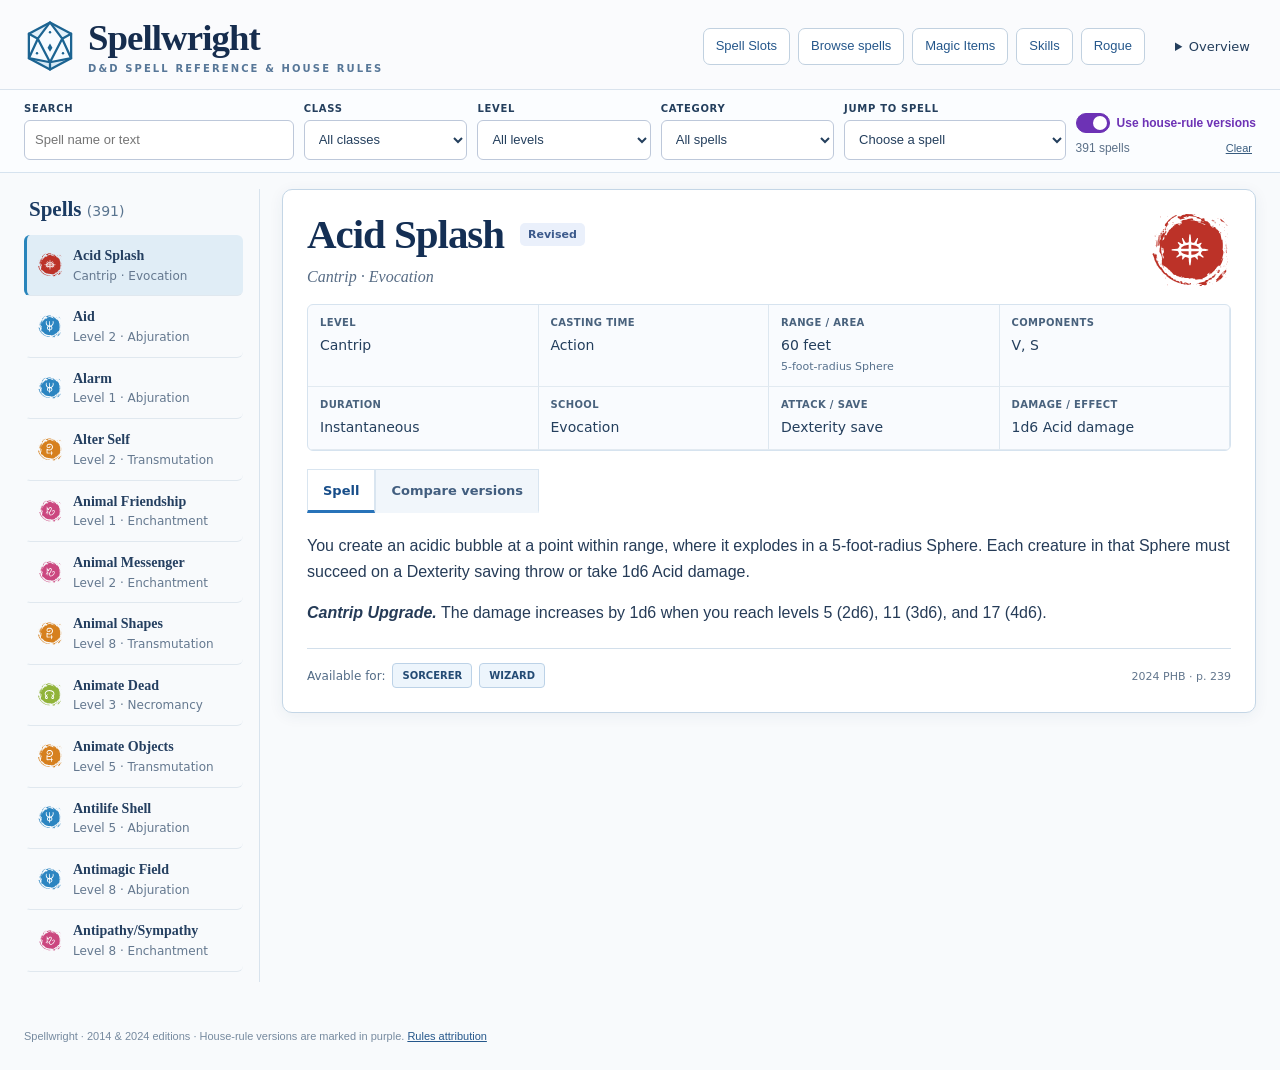
==== spellwright/index.html @ f48bfb4d "Publish Daring site generated by private Doldrum" ====
<!doctype html>
<html lang="en" data-rules="house">
<head>
<meta charset="utf-8">
<meta name="viewport" content="width=device-width, initial-scale=1">
<meta name="color-scheme" content="light">
<meta name="description" content="Spellwright: 2014 and 2024 spell reference, house-rule versions, class filters and full-caster spell slots.">
<title>Spellwright — D&amp;D Spell Reference &amp; House Rules</title>
<link rel="icon" type="image/svg+xml" href="favicon.svg?v=d20-brand-1">
<!-- State only; the complete layout and rules are already static HTML. -->
<script>try{document.documentElement.dataset.rules=new URLSearchParams(location.search).get('rules')==='official'?'official':'house'}catch(e){}</script>
<link rel="stylesheet" href="assets/app.css?v=9daf1dc6d80d">
<script defer src="assets/app.js?v=885a2f2275bd"></script>
</head>
<body>
<a class="skip-link" href="#spells">Skip to spells</a><header class="site-header"><div class="header-inner"><a class="brand" href="#spells"><img src="favicon.svg?v=d20-brand-1" width="52" height="52" alt=""><div><h1>Spellwright</h1><small>D&amp;D Spell Reference &amp; House Rules</small></div></a><nav class="section-nav" aria-label="Page sections"><a href="#spell-slots">Spell Slots</a><a href="#spells">Browse spells</a><a href="#magic-items">Magic Items</a><a href="#skills">Skills</a><a href="rogue.html">Rogue</a></nav><details class="overview"><summary>Overview</summary><div class="counts"><span>391 spells</span><span>361 matched editions</span><span>30 without a 2014 PHB entry</span><span>27 redesigned</span><span>170 revised</span><span>21 balance discussions</span><span>72 material costs</span><span>9 errata updates</span><span>5 house rules</span></div></details></div></header><nav class="toolbar" aria-label="Find spells"><div class="toolbar-inner"><div class="control search-control"><label for="search">Search</label><input id="search" type="search" placeholder="Spell name or text" autocomplete="off" disabled></div><div class="control"><label for="spell-class">Class</label><select id="spell-class" disabled><option value="">All classes</option><option value="bard">Bard</option><option value="cleric">Cleric</option><option value="druid">Druid</option><option value="paladin">Paladin</option><option value="ranger">Ranger</option><option value="sorcerer">Sorcerer</option><option value="warlock">Warlock</option><option value="wizard">Wizard</option></select></div><div class="control"><label for="level">Level</label><select id="level" disabled><option value="">All levels</option><option value="0">Cantrip</option><option value="1">Level 1</option><option value="2">Level 2</option><option value="3">Level 3</option><option value="4">Level 4</option><option value="5">Level 5</option><option value="6">Level 6</option><option value="7">Level 7</option><option value="8">Level 8</option><option value="9">Level 9</option></select></div><div class="control"><label for="label">Category</label><select id="label" disabled><option value="">All spells</option><option value="house-rule">House Rule</option><option value="new">New to PHB</option><option value="redesigned">Redesigned</option><option value="revised">Revised</option><option value="buff">Buff</option><option value="nerf">Nerf</option><option value="material-cost">Material Cost</option></select></div><div class="control"><label for="jump">Jump to spell</label><select id="jump" disabled><option value="">Choose a spell</option><option value="spell-acid-splash">Acid Splash</option><option value="spell-aid">Aid</option><option value="spell-alarm">Alarm</option><option value="spell-alter-self">Alter Self</option><option value="spell-animal-friendship">Animal Friendship</option><option value="spell-animal-messenger">Animal Messenger</option><option value="spell-animal-shapes">Animal Shapes</option><option value="spell-animate-dead">Animate Dead</option><option value="spell-animate-objects">Animate Objects</option><option value="spell-antilife-shell">Antilife Shell</option><option value="spell-antimagic-field">Antimagic Field</option><option value="spell-antipathy-sympathy">Antipathy/Sympathy</option><option value="spell-arcane-eye">Arcane Eye</option><option value="spell-arcane-gate">Arcane Gate</option><option value="spell-arcane-lock">Arcane Lock</option><option value="spell-arcane-vigor">Arcane Vigor</option><option value="spell-armor-of-agathys">Armor of Agathys</option><option value="spell-arms-of-hadar">Arms of Hadar</option><option value="spell-astral-projection">Astral Projection</option><option value="spell-augury">Augury</option><option value="spell-aura-of-life">Aura of Life</option><option value="spell-aura-of-purity">Aura of Purity</option><option value="spell-aura-of-vitality">Aura of Vitality</option><option value="spell-awaken">Awaken</option><option value="spell-bane">Bane</option><option value="spell-banishing-smite">Banishing Smite</option><option value="spell-banishment">Banishment</option><option value="spell-barkskin">Barkskin</option><option value="spell-beacon-of-hope">Beacon of Hope</option><option value="spell-beast-sense">Beast Sense</option><option value="spell-befuddlement">Befuddlement</option><option value="spell-bestow-curse">Bestow Curse</option><option value="spell-bigby-s-hand">Bigby&#x27;s Hand</option><option value="spell-blade-barrier">Blade Barrier</option><option value="spell-blade-ward">Blade Ward</option><option value="spell-bless">Bless</option><option value="spell-blight">Blight</option><option value="spell-blinding-smite">Blinding Smite</option><option value="spell-blindness-deafness">Blindness/Deafness</option><option value="spell-blink">Blink</option><option value="spell-blur">Blur</option><option value="spell-burning-hands">Burning Hands</option><option value="spell-call-lightning">Call Lightning</option><option value="spell-calm-emotions">Calm Emotions</option><option value="spell-chain-lightning">Chain Lightning</option><option value="spell-charm-monster">Charm Monster</option><option value="spell-charm-person">Charm Person</option><option value="spell-chill-touch">Chill Touch</option><option value="spell-chromatic-orb">Chromatic Orb</option><option value="spell-circle-of-death">Circle of Death</option><option value="spell-circle-of-power">Circle of Power</option><option value="spell-clairvoyance">Clairvoyance</option><option value="spell-clone">Clone</option><option value="spell-cloudkill">Cloudkill</option><option value="spell-cloud-of-daggers">Cloud of Daggers</option><option value="spell-color-spray">Color Spray</option><option value="spell-command">Command</option><option value="spell-commune">Commune</option><option value="spell-commune-with-nature">Commune with Nature</option><option value="spell-compelled-duel">Compelled Duel</option><option value="spell-comprehend-languages">Comprehend Languages</option><option value="spell-compulsion">Compulsion</option><option value="spell-cone-of-cold">Cone of Cold</option><option value="spell-confusion">Confusion</option><option value="spell-conjure-animals">Conjure Animals</option><option value="spell-conjure-barrage">Conjure Barrage</option><option value="spell-conjure-celestial">Conjure Celestial</option><option value="spell-conjure-elemental">Conjure Elemental</option><option value="spell-conjure-fey">Conjure Fey</option><option value="spell-conjure-minor-elementals">Conjure Minor Elementals</option><option value="spell-conjure-volley">Conjure Volley</option><option value="spell-conjure-woodland-beings">Conjure Woodland Beings</option><option value="spell-contact-other-plane">Contact Other Plane</option><option value="spell-contagion">Contagion</option><option value="spell-contingency">Contingency</option><option value="spell-continual-flame">Continual Flame</option><option value="spell-control-water">Control Water</option><option value="spell-control-weather">Control Weather</option><option value="spell-cordon-of-arrows">Cordon of Arrows</option><option value="spell-counterspell">Counterspell</option><option value="spell-create-food-and-water">Create Food and Water</option><option value="spell-create-or-destroy-water">Create or Destroy Water</option><option value="spell-create-undead">Create Undead</option><option value="spell-creation">Creation</option><option value="spell-crown-of-madness">Crown of Madness</option><option value="spell-crusader-s-mantle">Crusader&#x27;s Mantle</option><option value="spell-cure-wounds">Cure Wounds</option><option value="spell-dancing-lights">Dancing Lights</option><option value="spell-darkness">Darkness</option><option value="spell-darkvision">Darkvision</option><option value="spell-daylight">Daylight</option><option value="spell-death-ward">Death Ward</option><option value="spell-delayed-blast-fireball">Delayed Blast Fireball</option><option value="spell-demiplane">Demiplane</option><option value="spell-destructive-wave">Destructive Wave</option><option value="spell-detect-evil-and-good">Detect Evil and Good</option><option value="spell-detect-magic">Detect Magic</option><option value="spell-detect-poison-and-disease">Detect Poison and Disease</option><option value="spell-detect-thoughts">Detect Thoughts</option><option value="spell-dimension-door">Dimension Door</option><option value="spell-disguise-self">Disguise Self</option><option value="spell-disintegrate">Disintegrate</option><option value="spell-dispel-evil-and-good">Dispel Evil and Good</option><option value="spell-dispel-magic">Dispel Magic</option><option value="spell-dissonant-whispers">Dissonant Whispers</option><option value="spell-divination">Divination</option><option value="spell-divine-favor">Divine Favor</option><option value="spell-divine-smite">Divine Smite</option><option value="spell-divine-word">Divine Word</option><option value="spell-dominate-beast">Dominate Beast</option><option value="spell-dominate-monster">Dominate Monster</option><option value="spell-dominate-person">Dominate Person</option><option value="spell-dragon-s-breath">Dragon&#x27;s Breath</option><option value="spell-drawmij-s-instant-summons">Drawmij&#x27;s Instant Summons</option><option value="spell-dream">Dream</option><option value="spell-druidcraft">Druidcraft</option><option value="spell-earthquake">Earthquake</option><option value="spell-eldritch-blast">Eldritch Blast</option><option value="spell-elementalism">Elementalism</option><option value="spell-elemental-weapon">Elemental Weapon</option><option value="spell-enhance-ability">Enhance Ability</option><option value="spell-enlarge-reduce">Enlarge/Reduce</option><option value="spell-ensnaring-strike">Ensnaring Strike</option><option value="spell-entangle">Entangle</option><option value="spell-enthrall">Enthrall</option><option value="spell-etherealness">Etherealness</option><option value="spell-evard-s-black-tentacles">Evard&#x27;s Black Tentacles</option><option value="spell-expeditious-retreat">Expeditious Retreat</option><option value="spell-eyebite">Eyebite</option><option value="spell-fabricate">Fabricate</option><option value="spell-faerie-fire">Faerie Fire</option><option value="spell-false-life">False Life</option><option value="spell-fear">Fear</option><option value="spell-feather-fall">Feather Fall</option><option value="spell-feign-death">Feign Death</option><option value="spell-find-familiar">Find Familiar</option><option value="spell-find-steed">Find Steed</option><option value="spell-find-the-path">Find the Path</option><option value="spell-find-traps">Find Traps</option><option value="spell-finger-of-death">Finger of Death</option><option value="spell-fireball">Fireball</option><option value="spell-fire-bolt">Fire Bolt</option><option value="spell-fire-shield">Fire Shield</option><option value="spell-fire-storm">Fire Storm</option><option value="spell-flame-blade">Flame Blade</option><option value="spell-flame-strike">Flame Strike</option><option value="spell-flaming-sphere">Flaming Sphere</option><option value="spell-flesh-to-stone">Flesh To Stone</option><option value="spell-fly">Fly</option><option value="spell-fog-cloud">Fog Cloud</option><option value="spell-forbiddance">Forbiddance</option><option value="spell-forcecage">Forcecage</option><option value="spell-foresight">Foresight</option><option value="spell-fount-of-moonlight">Fount of Moonlight</option><option value="spell-freedom-of-movement">Freedom of Movement</option><option value="spell-friends">Friends</option><option value="spell-gaseous-form">Gaseous Form</option><option value="spell-gate">Gate</option><option value="spell-geas">Geas</option><option value="spell-gentle-repose">Gentle Repose</option><option value="spell-giant-insect">Giant Insect</option><option value="spell-glibness">Glibness</option><option value="spell-globe-of-invulnerability">Globe of Invulnerability</option><option value="spell-glyph-of-warding">Glyph of Warding</option><option value="spell-goodberry">Goodberry</option><option value="spell-grasping-vine">Grasping Vine</option><option value="spell-grease">Grease</option><option value="spell-greater-invisibility">Greater Invisibility</option><option value="spell-greater-restoration">Greater Restoration</option><option value="spell-guardian-of-faith">Guardian of Faith</option><option value="spell-guards-and-wards">Guards and Wards</option><option value="spell-guidance">Guidance</option><option value="spell-guiding-bolt">Guiding Bolt</option><option value="spell-gust-of-wind">Gust of Wind</option><option value="spell-hail-of-thorns">Hail of Thorns</option><option value="spell-hallow">Hallow</option><option value="spell-hallucinatory-terrain">Hallucinatory Terrain</option><option value="spell-harm">Harm</option><option value="spell-haste">Haste</option><option value="spell-heal">Heal</option><option value="spell-healing-word">Healing Word</option><option value="spell-heat-metal">Heat Metal</option><option value="spell-hellish-rebuke">Hellish Rebuke</option><option value="spell-heroes-feast">Heroes&#x27; Feast</option><option value="spell-heroism">Heroism</option><option value="spell-hex">Hex</option><option value="spell-hold-monster">Hold Monster</option><option value="spell-hold-person">Hold Person</option><option value="spell-holy-aura">Holy Aura</option><option value="spell-hunger-of-hadar">Hunger of Hadar</option><option value="spell-hunter-s-mark">Hunter&#x27;s Mark</option><option value="spell-hypnotic-pattern">Hypnotic Pattern</option><option value="spell-ice-knife">Ice Knife</option><option value="spell-ice-storm">Ice Storm</option><option value="spell-identify">Identify</option><option value="spell-illusory-script">Illusory Script</option><option value="spell-imprisonment">Imprisonment</option><option value="spell-incendiary-cloud">Incendiary Cloud</option><option value="spell-inflict-wounds">Inflict Wounds</option><option value="spell-insect-plague">Insect Plague</option><option value="spell-invisibility">Invisibility</option><option value="spell-jallarzi-s-storm-of-radiance">Jallarzi&#x27;s Storm of Radiance</option><option value="spell-jump">Jump</option><option value="spell-knock">Knock</option><option value="spell-legend-lore">Legend Lore</option><option value="spell-leomund-s-secret-chest">Leomund&#x27;s Secret Chest</option><option value="spell-leomund-s-tiny-hut">Leomund&#x27;s Tiny Hut</option><option value="spell-lesser-restoration">Lesser Restoration</option><option value="spell-levitate">Levitate</option><option value="spell-light">Light</option><option value="spell-lightning-arrow">Lightning Arrow</option><option value="spell-lightning-bolt">Lightning Bolt</option><option value="spell-locate-animals-or-plants">Locate Animals or Plants</option><option value="spell-locate-creature">Locate Creature</option><option value="spell-locate-object">Locate Object</option><option value="spell-longstrider">Longstrider</option><option value="spell-mage-armor">Mage Armor</option><option value="spell-mage-hand">Mage Hand</option><option value="spell-magic-circle">Magic Circle</option><option value="spell-magic-jar">Magic Jar</option><option value="spell-magic-missile">Magic Missile</option><option value="spell-magic-mouth">Magic Mouth</option><option value="spell-magic-weapon">Magic Weapon</option><option value="spell-major-image">Major Image</option><option value="spell-mass-cure-wounds">Mass Cure Wounds</option><option value="spell-mass-heal">Mass Heal</option><option value="spell-mass-healing-word">Mass Healing Word</option><option value="spell-mass-suggestion">Mass Suggestion</option><option value="spell-maze">Maze</option><option value="spell-meld-into-stone">Meld into Stone</option><option value="spell-melf-s-acid-arrow">Melf&#x27;s Acid Arrow</option><option value="spell-mending">Mending</option><option value="spell-message">Message</option><option value="spell-meteor-swarm">Meteor Swarm</option><option value="spell-mind-blank">Mind Blank</option><option value="spell-mind-sliver">Mind Sliver</option><option value="spell-mind-spike">Mind Spike</option><option value="spell-minor-illusion">Minor Illusion</option><option value="spell-mirage-arcane">Mirage Arcane</option><option value="spell-mirror-image">Mirror Image</option><option value="spell-mislead">Mislead</option><option value="spell-misty-step">Misty Step</option><option value="spell-modify-memory">Modify Memory</option><option value="spell-moonbeam">Moonbeam</option><option value="spell-mordenkainen-s-faithful-hound">Mordenkainen&#x27;s Faithful Hound</option><option value="spell-mordenkainen-s-magnificent-mansion">Mordenkainen&#x27;s Magnificent Mansion</option><option value="spell-mordenkainen-s-private-sanctum">Mordenkainen&#x27;s Private Sanctum</option><option value="spell-mordenkainen-s-sword">Mordenkainen&#x27;s Sword</option><option value="spell-move-earth">Move Earth</option><option value="spell-nondetection">Nondetection</option><option value="spell-nystul-s-magic-aura">Nystul&#x27;s Magic Aura</option><option value="spell-otiluke-s-freezing-sphere">Otiluke&#x27;s Freezing Sphere</option><option value="spell-otiluke-s-resilient-sphere">Otiluke&#x27;s Resilient Sphere</option><option value="spell-otto-s-irresistible-dance">Otto&#x27;s Irresistible Dance</option><option value="spell-passwall">Passwall</option><option value="spell-pass-without-trace">Pass Without Trace</option><option value="spell-phantasmal-force">Phantasmal Force</option><option value="spell-phantasmal-killer">Phantasmal Killer</option><option value="spell-phantom-steed">Phantom Steed</option><option value="spell-planar-ally">Planar Ally</option><option value="spell-planar-binding">Planar Binding</option><option value="spell-plane-shift">Plane Shift</option><option value="spell-plant-growth">Plant Growth</option><option value="spell-poison-spray">Poison Spray</option><option value="spell-polymorph">Polymorph</option><option value="spell-power-word-fortify">Power Word Fortify</option><option value="spell-power-word-heal">Power Word Heal</option><option value="spell-power-word-kill">Power Word Kill</option><option value="spell-power-word-stun">Power Word Stun</option><option value="spell-prayer-of-healing">Prayer of Healing</option><option value="spell-prestidigitation">Prestidigitation</option><option value="spell-prismatic-spray">Prismatic Spray</option><option value="spell-prismatic-wall">Prismatic Wall</option><option value="spell-produce-flame">Produce Flame</option><option value="spell-programmed-illusion">Programmed Illusion</option><option value="spell-project-image">Project Image</option><option value="spell-protection-from-energy">Protection from Energy</option><option value="spell-protection-from-evil-and-good">Protection from Evil and Good</option><option value="spell-protection-from-poison">Protection from Poison</option><option value="spell-purify-food-and-drink">Purify Food and Drink</option><option value="spell-raise-dead">Raise Dead</option><option value="spell-rary-s-telepathic-bond">Rary&#x27;s Telepathic Bond</option><option value="spell-ray-of-enfeeblement">Ray of Enfeeblement</option><option value="spell-ray-of-frost">Ray of Frost</option><option value="spell-ray-of-sickness">Ray of Sickness</option><option value="spell-regenerate">Regenerate</option><option value="spell-reincarnate">Reincarnate</option><option value="spell-remove-curse">Remove Curse</option><option value="spell-resistance">Resistance</option><option value="spell-resurrection">Resurrection</option><option value="spell-reverse-gravity">Reverse Gravity</option><option value="spell-revivify">Revivify</option><option value="spell-rope-trick">Rope Trick</option><option value="spell-sacred-flame">Sacred Flame</option><option value="spell-sanctuary">Sanctuary</option><option value="spell-scorching-ray">Scorching Ray</option><option value="spell-scrying">Scrying</option><option value="spell-searing-smite">Searing Smite</option><option value="spell-see-invisibility">See Invisibility</option><option value="spell-seeming">Seeming</option><option value="spell-sending">Sending</option><option value="spell-sequester">Sequester</option><option value="spell-shapechange">Shapechange</option><option value="spell-shatter">Shatter</option><option value="spell-shield">Shield</option><option value="spell-shield-of-faith">Shield of Faith</option><option value="spell-shillelagh">Shillelagh</option><option value="spell-shining-smite">Shining Smite</option><option value="spell-shocking-grasp">Shocking Grasp</option><option value="spell-silence">Silence</option><option value="spell-silent-image">Silent Image</option><option value="spell-simulacrum">Simulacrum</option><option value="spell-sleep">Sleep</option><option value="spell-sleet-storm">Sleet Storm</option><option value="spell-slow">Slow</option><option value="spell-sorcerous-burst">Sorcerous Burst</option><option value="spell-spare-the-dying">Spare the Dying</option><option value="spell-speak-with-animals">Speak with Animals</option><option value="spell-speak-with-dead">Speak with Dead</option><option value="spell-speak-with-plants">Speak with Plants</option><option value="spell-spider-climb">Spider Climb</option><option value="spell-spike-growth">Spike Growth</option><option value="spell-spirit-guardians">Spirit Guardians</option><option value="spell-spiritual-weapon">Spiritual Weapon</option><option value="spell-staggering-smite">Staggering Smite</option><option value="spell-starry-wisp">Starry Wisp</option><option value="spell-steel-wind-strike">Steel Wind Strike</option><option value="spell-stinking-cloud">Stinking Cloud</option><option value="spell-stone-shape">Stone Shape</option><option value="spell-stoneskin">Stoneskin</option><option value="spell-storm-of-vengeance">Storm of Vengeance</option><option value="spell-suggestion">Suggestion</option><option value="spell-summon-aberration">Summon Aberration</option><option value="spell-summon-beast">Summon Beast</option><option value="spell-summon-celestial">Summon Celestial</option><option value="spell-summon-construct">Summon Construct</option><option value="spell-summon-dragon">Summon Dragon</option><option value="spell-summon-elemental">Summon Elemental</option><option value="spell-summon-fey">Summon Fey</option><option value="spell-summon-fiend">Summon Fiend</option><option value="spell-summon-undead">Summon Undead</option><option value="spell-sunbeam">Sunbeam</option><option value="spell-sunburst">Sunburst</option><option value="spell-swift-quiver">Swift Quiver</option><option value="spell-symbol">Symbol</option><option value="spell-synaptic-static">Synaptic Static</option><option value="spell-tasha-s-bubbling-cauldron">Tasha&#x27;s Bubbling Cauldron</option><option value="spell-tasha-s-hideous-laughter">Tasha&#x27;s Hideous Laughter</option><option value="spell-telekinesis">Telekinesis</option><option value="spell-telepathy">Telepathy</option><option value="spell-teleport">Teleport</option><option value="spell-teleportation-circle">Teleportation Circle</option><option value="spell-tenser-s-floating-disk">Tenser&#x27;s Floating Disk</option><option value="spell-thaumaturgy">Thaumaturgy</option><option value="spell-thorn-whip">Thorn Whip</option><option value="spell-thunderclap">Thunderclap</option><option value="spell-thunderous-smite">Thunderous Smite</option><option value="spell-thunderwave">Thunderwave</option><option value="spell-time-stop">Time Stop</option><option value="spell-toll-the-dead">Toll the Dead</option><option value="spell-tongues">Tongues</option><option value="spell-transport-via-plants">Transport Via Plants</option><option value="spell-tree-stride">Tree Stride</option><option value="spell-true-polymorph">True Polymorph</option><option value="spell-true-resurrection">True Resurrection</option><option value="spell-true-seeing">True Seeing</option><option value="spell-true-strike">True Strike</option><option value="spell-tsunami">Tsunami</option><option value="spell-unseen-servant">Unseen Servant</option><option value="spell-vampiric-touch">Vampiric Touch</option><option value="spell-vicious-mockery">Vicious Mockery</option><option value="spell-vitriolic-sphere">Vitriolic Sphere</option><option value="spell-wall-of-fire">Wall of Fire</option><option value="spell-wall-of-force">Wall of Force</option><option value="spell-wall-of-ice">Wall of Ice</option><option value="spell-wall-of-stone">Wall of Stone</option><option value="spell-wall-of-thorns">Wall of Thorns</option><option value="spell-warding-bond">Warding Bond</option><option value="spell-water-breathing">Water Breathing</option><option value="spell-water-walk">Water Walk</option><option value="spell-web">Web</option><option value="spell-weird">Weird</option><option value="spell-wind-walk">Wind Walk</option><option value="spell-wind-wall">Wind Wall</option><option value="spell-wish">Wish</option><option value="spell-witch-bolt">Witch Bolt</option><option value="spell-word-of-radiance">Word of Radiance</option><option value="spell-word-of-recall">Word of Recall</option><option value="spell-wrathful-smite">Wrathful Smite</option><option value="spell-yolande-s-regal-presence">Yolande&#x27;s Regal Presence</option><option value="spell-zone-of-truth">Zone of Truth</option></select></div><div class="rules-controls"><label class="rules-label"><input id="house-rules-toggle" type="checkbox" checked disabled>Use house-rule versions</label><div class="results"><span id="visible-count" role="status" aria-live="polite">391 spells</span><button type="button" id="clear" disabled>Clear</button></div></div></div></nav><main class="content"><section id="spell-slots" class="slot-section" aria-labelledby="spell-slots-heading"><header class="slot-view-header"><h2 id="spell-slots-heading" tabindex="-1">Spell Slots (Full Casters)</h2><a class="back-to-spells" href="#spells">Back to spells</a></header><div class="tabs" role="group" aria-label="Full caster class"><input class="tab-radio" type="radio" name="caster" id="caster-wizard" value="wizard" checked><label class="tab-label" id="caster-wizard-label" for="caster-wizard">Wizard</label><input class="tab-radio" type="radio" name="caster" id="caster-bard" value="bard"><label class="tab-label" id="caster-bard-label" for="caster-bard">Bard</label><input class="tab-radio" type="radio" name="caster" id="caster-cleric" value="cleric"><label class="tab-label" id="caster-cleric-label" for="caster-cleric">Cleric</label><input class="tab-radio" type="radio" name="caster" id="caster-druid" value="druid"><label class="tab-label" id="caster-druid-label" for="caster-druid">Druid</label><input class="tab-radio" type="radio" name="caster" id="caster-sorcerer" value="sorcerer"><label class="tab-label" id="caster-sorcerer-label" for="caster-sorcerer">Sorcerer</label><section class="tab-panel" data-panel="wizard" aria-labelledby="caster-wizard-label"><div class="table-wrap" tabindex="0" aria-label="Wizard class table"><table class="slot-table" data-caster="wizard"><caption>Wizard Features</caption><colgroup><col class="slot-level-col"><col class="slot-prof-col"><col class="slot-features-col"><col class="slot-cantrips-col"><col class="slot-prepared-col"></colgroup><colgroup span="9" class="slot-number-col"></colgroup><thead><tr><td colspan="5" aria-hidden="true"></td><th colspan="9" scope="colgroup">—Spell Slots per Spell Level—</th></tr><tr><th scope="col">Level</th><th scope="col">Proficiency<br>Bonus</th><th scope="col">Class<br>Features</th><th scope="col">Cantrips</th><th scope="col">Prepared<br>Spells</th><th scope="col">1</th><th scope="col">2</th><th scope="col">3</th><th scope="col">4</th><th scope="col">5</th><th scope="col">6</th><th scope="col">7</th><th scope="col">8</th><th scope="col">9</th></tr></thead><tbody><tr><th scope="row">1</th><td>+2</td><td class="features">Spellcasting, Ritual Adept, Arcane Recovery</td><td>3</td><td>4</td><td>2</td><td>–</td><td>–</td><td>–</td><td>–</td><td>–</td><td>–</td><td>–</td><td>–</td></tr><tr><th scope="row">2</th><td>+2</td><td class="features">Scholar</td><td>3</td><td>5</td><td>3</td><td>–</td><td>–</td><td>–</td><td>–</td><td>–</td><td>–</td><td>–</td><td>–</td></tr><tr><th scope="row">3</th><td>+2</td><td class="features">Wizard Subclass</td><td>3</td><td>6</td><td>3</td><td>1</td><td>–</td><td>–</td><td>–</td><td>–</td><td>–</td><td>–</td><td>–</td></tr><tr><th scope="row">4</th><td>+2</td><td class="features">Ability Score Improvement</td><td>4</td><td>7</td><td>3</td><td>2</td><td>–</td><td>–</td><td>–</td><td>–</td><td>–</td><td>–</td><td>–</td></tr><tr><th scope="row">5</th><td>+3</td><td class="features">Memorize Spell</td><td>4</td><td>9</td><td>3</td><td>2</td><td>1</td><td>–</td><td>–</td><td>–</td><td>–</td><td>–</td><td>–</td></tr><tr><th scope="row">6</th><td>+3</td><td class="features">Subclass feature</td><td>4</td><td>10</td><td>3</td><td>2</td><td>2</td><td>–</td><td>–</td><td>–</td><td>–</td><td>–</td><td>–</td></tr><tr><th scope="row">7</th><td>+3</td><td class="features">–</td><td>4</td><td>11</td><td>3</td><td>2</td><td>2</td><td>1</td><td>–</td><td>–</td><td>–</td><td>–</td><td>–</td></tr><tr><th scope="row">8</th><td>+3</td><td class="features">Ability Score Improvement</td><td>4</td><td>12</td><td>3</td><td>2</td><td>2</td><td>2</td><td>–</td><td>–</td><td>–</td><td>–</td><td>–</td></tr><tr><th scope="row">9</th><td>+4</td><td class="features">–</td><td>4</td><td>14</td><td>3</td><td>2</td><td>2</td><td>2</td><td>1</td><td>–</td><td>–</td><td>–</td><td>–</td></tr><tr><th scope="row">10</th><td>+4</td><td class="features">Subclass feature</td><td>5</td><td>15</td><td>3</td><td>2</td><td>2</td><td>2</td><td>2</td><td>–</td><td>–</td><td>–</td><td>–</td></tr><tr><th scope="row">11</th><td>+4</td><td class="features">–</td><td>5</td><td>16</td><td>3</td><td>2</td><td>2</td><td>2</td><td>2</td><td>1</td><td>–</td><td>–</td><td>–</td></tr><tr><th scope="row">12</th><td>+4</td><td class="features">Ability Score Improvement</td><td>5</td><td>16</td><td>3</td><td>2</td><td>2</td><td>2</td><td>2</td><td>1</td><td>–</td><td>–</td><td>–</td></tr><tr><th scope="row">13</th><td>+5</td><td class="features">–</td><td>5</td><td>17</td><td>3</td><td>2</td><td>2</td><td>2</td><td>2</td><td>1</td><td>1</td><td>–</td><td>–</td></tr><tr><th scope="row">14</th><td>+5</td><td class="features">Subclass feature</td><td>5</td><td>17</td><td>3</td><td>2</td><td>2</td><td>2</td><td>2</td><td>1</td><td>1</td><td>–</td><td>–</td></tr><tr><th scope="row">15</th><td>+5</td><td class="features">–</td><td>5</td><td>18</td><td>3</td><td>2</td><td>2</td><td>2</td><td>2</td><td>1</td><td>1</td><td>1</td><td>–</td></tr><tr><th scope="row">16</th><td>+5</td><td class="features">Ability Score Improvement</td><td>5</td><td>18</td><td>3</td><td>2</td><td>2</td><td>2</td><td>2</td><td>1</td><td>1</td><td>1</td><td>–</td></tr><tr><th scope="row">17</th><td>+6</td><td class="features">–</td><td>5</td><td>19</td><td>3</td><td>2</td><td>2</td><td>2</td><td>2</td><td>1</td><td>1</td><td>1</td><td>1</td></tr><tr><th scope="row">18</th><td>+6</td><td class="features">Spell Mastery</td><td>5</td><td>20</td><td>3</td><td>2</td><td>2</td><td>2</td><td>2</td><td>1</td><td>1</td><td>1</td><td>1</td></tr><tr><th scope="row">19</th><td>+6</td><td class="features">Epic Boon</td><td>5</td><td>21</td><td>3</td><td>2</td><td>2</td><td>2</td><td>2</td><td>2</td><td>1</td><td>1</td><td>1</td></tr><tr><th scope="row">20</th><td>+6</td><td class="features">Signature Spells</td><td>5</td><td>22</td><td>3</td><td>2</td><td>2</td><td>2</td><td>2</td><td>2</td><td>2</td><td>1</td><td>1</td></tr></tbody></table></div></section><section class="tab-panel" data-panel="bard" aria-labelledby="caster-bard-label"><div class="table-wrap" tabindex="0" aria-label="Bard class table"><table class="slot-table" data-caster="bard"><caption>Bard Features</caption><colgroup><col class="slot-level-col"><col class="slot-prof-col"><col class="slot-features-col"><col class="slot-resource-col"><col class="slot-cantrips-col"><col class="slot-prepared-col"></colgroup><colgroup span="9" class="slot-number-col"></colgroup><thead><tr><td colspan="6" aria-hidden="true"></td><th colspan="9" scope="colgroup">—Spell Slots per Spell Level—</th></tr><tr><th scope="col">Level</th><th scope="col">Proficiency<br>Bonus</th><th scope="col">Class<br>Features</th><th scope="col">Bardic<br>Die</th><th scope="col">Cantrips</th><th scope="col">Prepared<br>Spells</th><th scope="col">1</th><th scope="col">2</th><th scope="col">3</th><th scope="col">4</th><th scope="col">5</th><th scope="col">6</th><th scope="col">7</th><th scope="col">8</th><th scope="col">9</th></tr></thead><tbody><tr><th scope="row">1</th><td>+2</td><td class="features">Bardic Inspiration, Spellcasting</td><td>D6</td><td>2</td><td>2</td><td>2</td><td>–</td><td>–</td><td>–</td><td>–</td><td>–</td><td>–</td><td>–</td><td>–</td></tr><tr><th scope="row">2</th><td>+2</td><td class="features">Expertise, Jack of All Trades</td><td>D6</td><td>2</td><td>3</td><td>3</td><td>–</td><td>–</td><td>–</td><td>–</td><td>–</td><td>–</td><td>–</td><td>–</td></tr><tr><th scope="row">3</th><td>+2</td><td class="features">Bard Subclass</td><td>D6</td><td>2</td><td>4</td><td>3</td><td>1</td><td>–</td><td>–</td><td>–</td><td>–</td><td>–</td><td>–</td><td>–</td></tr><tr><th scope="row">4</th><td>+2</td><td class="features">Ability Score Improvement</td><td>D6</td><td>3</td><td>5</td><td>3</td><td>2</td><td>–</td><td>–</td><td>–</td><td>–</td><td>–</td><td>–</td><td>–</td></tr><tr><th scope="row">5</th><td>+3</td><td class="features">Font of Inspiration</td><td>D8</td><td>3</td><td>6</td><td>3</td><td>2</td><td>1</td><td>–</td><td>–</td><td>–</td><td>–</td><td>–</td><td>–</td></tr><tr><th scope="row">6</th><td>+3</td><td class="features">Subclass feature</td><td>D8</td><td>3</td><td>7</td><td>3</td><td>2</td><td>2</td><td>–</td><td>–</td><td>–</td><td>–</td><td>–</td><td>–</td></tr><tr><th scope="row">7</th><td>+3</td><td class="features">Countercharm</td><td>D8</td><td>3</td><td>8</td><td>3</td><td>2</td><td>2</td><td>1</td><td>–</td><td>–</td><td>–</td><td>–</td><td>–</td></tr><tr><th scope="row">8</th><td>+3</td><td class="features">Ability Score Improvement</td><td>D8</td><td>3</td><td>9</td><td>3</td><td>2</td><td>2</td><td>2</td><td>–</td><td>–</td><td>–</td><td>–</td><td>–</td></tr><tr><th scope="row">9</th><td>+4</td><td class="features">Expertise</td><td>D8</td><td>3</td><td>10</td><td>3</td><td>2</td><td>2</td><td>2</td><td>1</td><td>–</td><td>–</td><td>–</td><td>–</td></tr><tr><th scope="row">10</th><td>+4</td><td class="features">Magical Secrets</td><td>D10</td><td>4</td><td>11</td><td>3</td><td>2</td><td>2</td><td>2</td><td>2</td><td>–</td><td>–</td><td>–</td><td>–</td></tr><tr><th scope="row">11</th><td>+4</td><td class="features">–</td><td>D10</td><td>4</td><td>12</td><td>3</td><td>2</td><td>2</td><td>2</td><td>2</td><td>1</td><td>–</td><td>–</td><td>–</td></tr><tr><th scope="row">12</th><td>+4</td><td class="features">Ability Score Improvement</td><td>D10</td><td>4</td><td>12</td><td>3</td><td>2</td><td>2</td><td>2</td><td>2</td><td>1</td><td>–</td><td>–</td><td>–</td></tr><tr><th scope="row">13</th><td>+5</td><td class="features">–</td><td>D10</td><td>4</td><td>13</td><td>3</td><td>2</td><td>2</td><td>2</td><td>2</td><td>1</td><td>1</td><td>–</td><td>–</td></tr><tr><th scope="row">14</th><td>+5</td><td class="features">Subclass feature</td><td>D10</td><td>4</td><td>13</td><td>3</td><td>2</td><td>2</td><td>2</td><td>2</td><td>1</td><td>1</td><td>–</td><td>–</td></tr><tr><th scope="row">15</th><td>+5</td><td class="features">–</td><td>D12</td><td>4</td><td>14</td><td>3</td><td>2</td><td>2</td><td>2</td><td>2</td><td>1</td><td>1</td><td>1</td><td>–</td></tr><tr><th scope="row">16</th><td>+5</td><td class="features">Ability Score Improvement</td><td>D12</td><td>4</td><td>14</td><td>3</td><td>2</td><td>2</td><td>2</td><td>2</td><td>1</td><td>1</td><td>1</td><td>–</td></tr><tr><th scope="row">17</th><td>+6</td><td class="features">–</td><td>D12</td><td>4</td><td>15</td><td>3</td><td>2</td><td>2</td><td>2</td><td>2</td><td>1</td><td>1</td><td>1</td><td>1</td></tr><tr><th scope="row">18</th><td>+6</td><td class="features">Superior Inspiration</td><td>D12</td><td>4</td><td>15</td><td>3</td><td>2</td><td>2</td><td>2</td><td>2</td><td>1</td><td>1</td><td>1</td><td>1</td></tr><tr><th scope="row">19</th><td>+6</td><td class="features">Epic Boon</td><td>D12</td><td>4</td><td>16</td><td>3</td><td>2</td><td>2</td><td>2</td><td>2</td><td>2</td><td>1</td><td>1</td><td>1</td></tr><tr><th scope="row">20</th><td>+6</td><td class="features">Words of Creation</td><td>D12</td><td>4</td><td>17</td><td>3</td><td>2</td><td>2</td><td>2</td><td>2</td><td>2</td><td>2</td><td>1</td><td>1</td></tr></tbody></table></div></section><section class="tab-panel" data-panel="cleric" aria-labelledby="caster-cleric-label"><div class="table-wrap" tabindex="0" aria-label="Cleric class table"><table class="slot-table" data-caster="cleric"><caption>Cleric Features</caption><colgroup><col class="slot-level-col"><col class="slot-prof-col"><col class="slot-features-col"><col class="slot-resource-col"><col class="slot-cantrips-col"><col class="slot-prepared-col"></colgroup><colgroup span="9" class="slot-number-col"></colgroup><thead><tr><td colspan="6" aria-hidden="true"></td><th colspan="9" scope="colgroup">—Spell Slots per Spell Level—</th></tr><tr><th scope="col">Level</th><th scope="col">Proficiency<br>Bonus</th><th scope="col">Class<br>Features</th><th scope="col">Channel<br>Divinity</th><th scope="col">Cantrips</th><th scope="col">Prepared<br>Spells</th><th scope="col">1</th><th scope="col">2</th><th scope="col">3</th><th scope="col">4</th><th scope="col">5</th><th scope="col">6</th><th scope="col">7</th><th scope="col">8</th><th scope="col">9</th></tr></thead><tbody><tr><th scope="row">1</th><td>+2</td><td class="features">Spellcasting, Divine Order</td><td>–</td><td>3</td><td>2</td><td>2</td><td>–</td><td>–</td><td>–</td><td>–</td><td>–</td><td>–</td><td>–</td><td>–</td></tr><tr><th scope="row">2</th><td>+2</td><td class="features">Channel Divinity</td><td>2</td><td>3</td><td>3</td><td>3</td><td>–</td><td>–</td><td>–</td><td>–</td><td>–</td><td>–</td><td>–</td><td>–</td></tr><tr><th scope="row">3</th><td>+2</td><td class="features">Cleric Subclass</td><td>2</td><td>3</td><td>4</td><td>3</td><td>1</td><td>–</td><td>–</td><td>–</td><td>–</td><td>–</td><td>–</td><td>–</td></tr><tr><th scope="row">4</th><td>+2</td><td class="features">Ability Score Improvement</td><td>2</td><td>4</td><td>5</td><td>3</td><td>2</td><td>–</td><td>–</td><td>–</td><td>–</td><td>–</td><td>–</td><td>–</td></tr><tr><th scope="row">5</th><td>+3</td><td class="features">Sear Undead</td><td>2</td><td>4</td><td>6</td><td>3</td><td>2</td><td>1</td><td>–</td><td>–</td><td>–</td><td>–</td><td>–</td><td>–</td></tr><tr><th scope="row">6</th><td>+3</td><td class="features">Subclass feature</td><td>3</td><td>4</td><td>7</td><td>3</td><td>2</td><td>2</td><td>–</td><td>–</td><td>–</td><td>–</td><td>–</td><td>–</td></tr><tr><th scope="row">7</th><td>+3</td><td class="features">Blessed Strikes</td><td>3</td><td>4</td><td>8</td><td>3</td><td>2</td><td>2</td><td>1</td><td>–</td><td>–</td><td>–</td><td>–</td><td>–</td></tr><tr><th scope="row">8</th><td>+3</td><td class="features">Ability Score Improvement</td><td>3</td><td>4</td><td>9</td><td>3</td><td>2</td><td>2</td><td>2</td><td>–</td><td>–</td><td>–</td><td>–</td><td>–</td></tr><tr><th scope="row">9</th><td>+4</td><td class="features">–</td><td>3</td><td>4</td><td>10</td><td>3</td><td>2</td><td>2</td><td>2</td><td>1</td><td>–</td><td>–</td><td>–</td><td>–</td></tr><tr><th scope="row">10</th><td>+4</td><td class="features">Divine Intervention</td><td>3</td><td>5</td><td>11</td><td>3</td><td>2</td><td>2</td><td>2</td><td>2</td><td>–</td><td>–</td><td>–</td><td>–</td></tr><tr><th scope="row">11</th><td>+4</td><td class="features">–</td><td>3</td><td>5</td><td>12</td><td>3</td><td>2</td><td>2</td><td>2</td><td>2</td><td>1</td><td>–</td><td>–</td><td>–</td></tr><tr><th scope="row">12</th><td>+4</td><td class="features">Ability Score Improvement</td><td>3</td><td>5</td><td>12</td><td>3</td><td>2</td><td>2</td><td>2</td><td>2</td><td>1</td><td>–</td><td>–</td><td>–</td></tr><tr><th scope="row">13</th><td>+5</td><td class="features">–</td><td>3</td><td>5</td><td>13</td><td>3</td><td>2</td><td>2</td><td>2</td><td>2</td><td>1</td><td>1</td><td>–</td><td>–</td></tr><tr><th scope="row">14</th><td>+5</td><td class="features">Improved Blessed Strikes</td><td>3</td><td>5</td><td>13</td><td>3</td><td>2</td><td>2</td><td>2</td><td>2</td><td>1</td><td>1</td><td>–</td><td>–</td></tr><tr><th scope="row">15</th><td>+5</td><td class="features">–</td><td>3</td><td>5</td><td>14</td><td>3</td><td>2</td><td>2</td><td>2</td><td>2</td><td>1</td><td>1</td><td>1</td><td>–</td></tr><tr><th scope="row">16</th><td>+5</td><td class="features">Ability Score Improvement</td><td>3</td><td>5</td><td>14</td><td>3</td><td>2</td><td>2</td><td>2</td><td>2</td><td>1</td><td>1</td><td>1</td><td>–</td></tr><tr><th scope="row">17</th><td>+6</td><td class="features">Subclass feature</td><td>3</td><td>5</td><td>15</td><td>3</td><td>2</td><td>2</td><td>2</td><td>2</td><td>1</td><td>1</td><td>1</td><td>1</td></tr><tr><th scope="row">18</th><td>+6</td><td class="features">–</td><td>4</td><td>5</td><td>15</td><td>3</td><td>2</td><td>2</td><td>2</td><td>2</td><td>1</td><td>1</td><td>1</td><td>1</td></tr><tr><th scope="row">19</th><td>+6</td><td class="features">Epic Boon</td><td>4</td><td>5</td><td>16</td><td>3</td><td>2</td><td>2</td><td>2</td><td>2</td><td>2</td><td>1</td><td>1</td><td>1</td></tr><tr><th scope="row">20</th><td>+6</td><td class="features">Greater Divine Intervention</td><td>4</td><td>5</td><td>17</td><td>3</td><td>2</td><td>2</td><td>2</td><td>2</td><td>2</td><td>2</td><td>1</td><td>1</td></tr></tbody></table></div></section><section class="tab-panel" data-panel="druid" aria-labelledby="caster-druid-label"><div class="table-wrap" tabindex="0" aria-label="Druid class table"><table class="slot-table" data-caster="druid"><caption>Druid Features</caption><colgroup><col class="slot-level-col"><col class="slot-prof-col"><col class="slot-features-col"><col class="slot-resource-col"><col class="slot-cantrips-col"><col class="slot-prepared-col"></colgroup><colgroup span="9" class="slot-number-col"></colgroup><thead><tr><td colspan="6" aria-hidden="true"></td><th colspan="9" scope="colgroup">—Spell Slots per Spell Level—</th></tr><tr><th scope="col">Level</th><th scope="col">Proficiency<br>Bonus</th><th scope="col">Class<br>Features</th><th scope="col">Wild<br>Shape</th><th scope="col">Cantrips</th><th scope="col">Prepared<br>Spells</th><th scope="col">1</th><th scope="col">2</th><th scope="col">3</th><th scope="col">4</th><th scope="col">5</th><th scope="col">6</th><th scope="col">7</th><th scope="col">8</th><th scope="col">9</th></tr></thead><tbody><tr><th scope="row">1</th><td>+2</td><td class="features">Spellcasting, Druidic, Primal Order</td><td>–</td><td>2</td><td>2</td><td>2</td><td>–</td><td>–</td><td>–</td><td>–</td><td>–</td><td>–</td><td>–</td><td>–</td></tr><tr><th scope="row">2</th><td>+2</td><td class="features">Wild Shape, Wild Companion</td><td>2</td><td>2</td><td>3</td><td>3</td><td>–</td><td>–</td><td>–</td><td>–</td><td>–</td><td>–</td><td>–</td><td>–</td></tr><tr><th scope="row">3</th><td>+2</td><td class="features">Druid Subclass</td><td>2</td><td>2</td><td>4</td><td>3</td><td>1</td><td>–</td><td>–</td><td>–</td><td>–</td><td>–</td><td>–</td><td>–</td></tr><tr><th scope="row">4</th><td>+2</td><td class="features">Ability Score Improvement</td><td>2</td><td>3</td><td>5</td><td>3</td><td>2</td><td>–</td><td>–</td><td>–</td><td>–</td><td>–</td><td>–</td><td>–</td></tr><tr><th scope="row">5</th><td>+3</td><td class="features">Wild Resurgence</td><td>2</td><td>3</td><td>6</td><td>3</td><td>2</td><td>1</td><td>–</td><td>–</td><td>–</td><td>–</td><td>–</td><td>–</td></tr><tr><th scope="row">6</th><td>+3</td><td class="features">Subclass feature</td><td>3</td><td>3</td><td>7</td><td>3</td><td>2</td><td>2</td><td>–</td><td>–</td><td>–</td><td>–</td><td>–</td><td>–</td></tr><tr><th scope="row">7</th><td>+3</td><td class="features">Elemental Fury</td><td>3</td><td>3</td><td>8</td><td>3</td><td>2</td><td>2</td><td>1</td><td>–</td><td>–</td><td>–</td><td>–</td><td>–</td></tr><tr><th scope="row">8</th><td>+3</td><td class="features">Ability Score Improvement</td><td>3</td><td>3</td><td>9</td><td>3</td><td>2</td><td>2</td><td>2</td><td>–</td><td>–</td><td>–</td><td>–</td><td>–</td></tr><tr><th scope="row">9</th><td>+4</td><td class="features">–</td><td>3</td><td>3</td><td>10</td><td>3</td><td>2</td><td>2</td><td>2</td><td>1</td><td>–</td><td>–</td><td>–</td><td>–</td></tr><tr><th scope="row">10</th><td>+4</td><td class="features">Subclass feature</td><td>3</td><td>4</td><td>11</td><td>3</td><td>2</td><td>2</td><td>2</td><td>2</td><td>–</td><td>–</td><td>–</td><td>–</td></tr><tr><th scope="row">11</th><td>+4</td><td class="features">–</td><td>3</td><td>4</td><td>12</td><td>3</td><td>2</td><td>2</td><td>2</td><td>2</td><td>1</td><td>–</td><td>–</td><td>–</td></tr><tr><th scope="row">12</th><td>+4</td><td class="features">Ability Score Improvement</td><td>3</td><td>4</td><td>12</td><td>3</td><td>2</td><td>2</td><td>2</td><td>2</td><td>1</td><td>–</td><td>–</td><td>–</td></tr><tr><th scope="row">13</th><td>+5</td><td class="features">–</td><td>3</td><td>4</td><td>13</td><td>3</td><td>2</td><td>2</td><td>2</td><td>2</td><td>1</td><td>1</td><td>–</td><td>–</td></tr><tr><th scope="row">14</th><td>+5</td><td class="features">Subclass feature</td><td>3</td><td>4</td><td>13</td><td>3</td><td>2</td><td>2</td><td>2</td><td>2</td><td>1</td><td>1</td><td>–</td><td>–</td></tr><tr><th scope="row">15</th><td>+5</td><td class="features">Improved Elemental Fury</td><td>3</td><td>4</td><td>14</td><td>3</td><td>2</td><td>2</td><td>2</td><td>2</td><td>1</td><td>1</td><td>1</td><td>–</td></tr><tr><th scope="row">16</th><td>+5</td><td class="features">Ability Score Improvement</td><td>3</td><td>4</td><td>14</td><td>3</td><td>2</td><td>2</td><td>2</td><td>2</td><td>1</td><td>1</td><td>1</td><td>–</td></tr><tr><th scope="row">17</th><td>+6</td><td class="features">–</td><td>4</td><td>4</td><td>15</td><td>3</td><td>2</td><td>2</td><td>2</td><td>2</td><td>1</td><td>1</td><td>1</td><td>1</td></tr><tr><th scope="row">18</th><td>+6</td><td class="features">Beast Spells</td><td>4</td><td>4</td><td>15</td><td>3</td><td>2</td><td>2</td><td>2</td><td>2</td><td>1</td><td>1</td><td>1</td><td>1</td></tr><tr><th scope="row">19</th><td>+6</td><td class="features">Epic Boon</td><td>4</td><td>4</td><td>16</td><td>3</td><td>2</td><td>2</td><td>2</td><td>2</td><td>2</td><td>1</td><td>1</td><td>1</td></tr><tr><th scope="row">20</th><td>+6</td><td class="features">Archdruid</td><td>4</td><td>4</td><td>17</td><td>3</td><td>2</td><td>2</td><td>2</td><td>2</td><td>2</td><td>2</td><td>1</td><td>1</td></tr></tbody></table></div></section><section class="tab-panel" data-panel="sorcerer" aria-labelledby="caster-sorcerer-label"><div class="table-wrap" tabindex="0" aria-label="Sorcerer class table"><table class="slot-table" data-caster="sorcerer"><caption>Sorcerer Features</caption><colgroup><col class="slot-level-col"><col class="slot-prof-col"><col class="slot-features-col"><col class="slot-resource-col"><col class="slot-cantrips-col"><col class="slot-prepared-col"></colgroup><colgroup span="9" class="slot-number-col"></colgroup><thead><tr><td colspan="6" aria-hidden="true"></td><th colspan="9" scope="colgroup">—Spell Slots per Spell Level—</th></tr><tr><th scope="col">Level</th><th scope="col">Proficiency<br>Bonus</th><th scope="col">Class<br>Features</th><th scope="col">Sorcery<br>Points</th><th scope="col">Cantrips</th><th scope="col">Prepared<br>Spells</th><th scope="col">1</th><th scope="col">2</th><th scope="col">3</th><th scope="col">4</th><th scope="col">5</th><th scope="col">6</th><th scope="col">7</th><th scope="col">8</th><th scope="col">9</th></tr></thead><tbody><tr><th scope="row">1</th><td>+2</td><td class="features">Spellcasting, Innate Sorcery</td><td>–</td><td>4</td><td>2</td><td>2</td><td>–</td><td>–</td><td>–</td><td>–</td><td>–</td><td>–</td><td>–</td><td>–</td></tr><tr><th scope="row">2</th><td>+2</td><td class="features">Font of Magic, Metamagic</td><td>2</td><td>4</td><td>3</td><td>3</td><td>–</td><td>–</td><td>–</td><td>–</td><td>–</td><td>–</td><td>–</td><td>–</td></tr><tr><th scope="row">3</th><td>+2</td><td class="features">Sorcerer Subclass</td><td>3</td><td>4</td><td>4</td><td>3</td><td>1</td><td>–</td><td>–</td><td>–</td><td>–</td><td>–</td><td>–</td><td>–</td></tr><tr><th scope="row">4</th><td>+2</td><td class="features">Ability Score Improvement</td><td>4</td><td>5</td><td>5</td><td>3</td><td>2</td><td>–</td><td>–</td><td>–</td><td>–</td><td>–</td><td>–</td><td>–</td></tr><tr><th scope="row">5</th><td>+3</td><td class="features">Sorcerous Restoration</td><td>5</td><td>5</td><td>6</td><td>3</td><td>2</td><td>1</td><td>–</td><td>–</td><td>–</td><td>–</td><td>–</td><td>–</td></tr><tr><th scope="row">6</th><td>+3</td><td class="features">Subclass feature</td><td>6</td><td>5</td><td>7</td><td>3</td><td>2</td><td>2</td><td>–</td><td>–</td><td>–</td><td>–</td><td>–</td><td>–</td></tr><tr><th scope="row">7</th><td>+3</td><td class="features">Sorcery Incarnate</td><td>7</td><td>5</td><td>8</td><td>3</td><td>2</td><td>2</td><td>1</td><td>–</td><td>–</td><td>–</td><td>–</td><td>–</td></tr><tr><th scope="row">8</th><td>+3</td><td class="features">Ability Score Improvement</td><td>8</td><td>5</td><td>9</td><td>3</td><td>2</td><td>2</td><td>2</td><td>–</td><td>–</td><td>–</td><td>–</td><td>–</td></tr><tr><th scope="row">9</th><td>+4</td><td class="features">–</td><td>9</td><td>5</td><td>10</td><td>3</td><td>2</td><td>2</td><td>2</td><td>1</td><td>–</td><td>–</td><td>–</td><td>–</td></tr><tr><th scope="row">10</th><td>+4</td><td class="features">Metamagic</td><td>10</td><td>6</td><td>11</td><td>3</td><td>2</td><td>2</td><td>2</td><td>2</td><td>–</td><td>–</td><td>–</td><td>–</td></tr><tr><th scope="row">11</th><td>+4</td><td class="features">–</td><td>11</td><td>6</td><td>12</td><td>3</td><td>2</td><td>2</td><td>2</td><td>2</td><td>1</td><td>–</td><td>–</td><td>–</td></tr><tr><th scope="row">12</th><td>+4</td><td class="features">Ability Score Improvement</td><td>12</td><td>6</td><td>12</td><td>3</td><td>2</td><td>2</td><td>2</td><td>2</td><td>1</td><td>–</td><td>–</td><td>–</td></tr><tr><th scope="row">13</th><td>+5</td><td class="features">–</td><td>13</td><td>6</td><td>13</td><td>3</td><td>2</td><td>2</td><td>2</td><td>2</td><td>1</td><td>1</td><td>–</td><td>–</td></tr><tr><th scope="row">14</th><td>+5</td><td class="features">Subclass feature</td><td>14</td><td>6</td><td>13</td><td>3</td><td>2</td><td>2</td><td>2</td><td>2</td><td>1</td><td>1</td><td>–</td><td>–</td></tr><tr><th scope="row">15</th><td>+5</td><td class="features">–</td><td>15</td><td>6</td><td>14</td><td>3</td><td>2</td><td>2</td><td>2</td><td>2</td><td>1</td><td>1</td><td>1</td><td>–</td></tr><tr><th scope="row">16</th><td>+5</td><td class="features">Ability Score Improvement</td><td>16</td><td>6</td><td>14</td><td>3</td><td>2</td><td>2</td><td>2</td><td>2</td><td>1</td><td>1</td><td>1</td><td>–</td></tr><tr><th scope="row">17</th><td>+6</td><td class="features">Metamagic</td><td>17</td><td>6</td><td>15</td><td>3</td><td>2</td><td>2</td><td>2</td><td>2</td><td>1</td><td>1</td><td>1</td><td>1</td></tr><tr><th scope="row">18</th><td>+6</td><td class="features">Subclass feature</td><td>18</td><td>6</td><td>15</td><td>3</td><td>2</td><td>2</td><td>2</td><td>2</td><td>1</td><td>1</td><td>1</td><td>1</td></tr><tr><th scope="row">19</th><td>+6</td><td class="features">Epic Boon</td><td>19</td><td>6</td><td>16</td><td>3</td><td>2</td><td>2</td><td>2</td><td>2</td><td>2</td><td>1</td><td>1</td><td>1</td></tr><tr><th scope="row">20</th><td>+6</td><td class="features">Arcane Apotheosis</td><td>20</td><td>6</td><td>17</td><td>3</td><td>2</td><td>2</td><td>2</td><td>2</td><td>2</td><td>2</td><td>1</td><td>1</td></tr></tbody></table></div></section></div></section><div class="reader-layout" id="spells"><div class="reader-detail"><div id="empty" hidden><p>No spells match these filters.</p><button id="reset" type="button">Clear filters</button></div><article class="spell-card" id="spell-acid-splash" data-name="acid splash" data-school="Evocation" data-level-official="0" data-level-house="0" data-categories="revised" data-classes="sorcerer wizard"><header class="spell-heading"><div class="title-main"><div class="title-line"><h2 tabindex="-1">Acid Splash</h2><div class="heading-tags"><span class="tag tag-revised">Revised</span></div></div><p class="eyebrow">Cantrip · Evocation</p></div><div class="heading-aside"><img class="school-emblem" draggable="false" src="evocation.svg" width="82" height="78" alt="Evocation" decoding="async" loading="lazy"></div></header><dl class="spell-meta"><div><dt>Level</dt><dd>Cantrip</dd></div><div><dt>Casting Time</dt><dd>Action</dd></div><div><dt>Range / Area</dt><dd>60 feet<small>5-foot-radius Sphere</small></dd></div><div><dt>Components</dt><dd>V, S</dd></div><div><dt>Duration</dt><dd>Instantaneous</dd></div><div><dt>School</dt><dd>Evocation</dd></div><div><dt>Attack / Save</dt><dd>Dexterity save</dd></div><div><dt>Damage / Effect</dt><dd>1d6 Acid damage</dd></div></dl><div class="tabs" role="group" aria-label="Spell information"><input class="tab-radio" type="radio" name="spell-acid-splash-info" id="spell-acid-splash-info-spell" value="spell" checked><label class="tab-label" id="spell-acid-splash-info-spell-label" for="spell-acid-splash-info-spell">Spell</label><input class="tab-radio" type="radio" name="spell-acid-splash-info" id="spell-acid-splash-info-compare" value="compare"><label class="tab-label" id="spell-acid-splash-info-compare-label" for="spell-acid-splash-info-compare">Compare versions</label><section class="tab-panel" data-panel="spell" aria-labelledby="spell-acid-splash-info-spell-label"><div class="spell-body"><div class="spell-text spell-text-2024"><p>You create an acidic bubble at a point within range, where it explodes in a 5-foot-radius Sphere. Each creature in that Sphere must succeed on a Dexterity saving throw or take 1d6 Acid damage.</p><p><strong class="run-in"><em>Cantrip Upgrade.</em></strong> The damage increases by 1d6 when you reach levels 5 (2d6), 11 (3d6), and 17 (4d6).</p></div></div><footer class="spell-footer"><div class="availability"><span>Available for:</span><a class="class-badge" href="?class=sorcerer#spells" data-filter-class="sorcerer">Sorcerer</a><a class="class-badge" href="?class=wizard#spells" data-filter-class="wizard">Wizard</a></div><span class="source">2024 PHB · p. 239</span></footer></section><section class="tab-panel" data-panel="compare" aria-labelledby="spell-acid-splash-info-compare-label"><div class="tabs" role="group" aria-label="Original editions"><input class="tab-radio" type="radio" name="spell-acid-splash-editions" id="spell-acid-splash-editions-2024" value="2024" checked><label class="tab-label" id="spell-acid-splash-editions-2024-label" for="spell-acid-splash-editions-2024">2024</label><input class="tab-radio" type="radio" name="spell-acid-splash-editions" id="spell-acid-splash-editions-2014" value="2014"><label class="tab-label" id="spell-acid-splash-editions-2014-label" for="spell-acid-splash-editions-2014">2014</label><section class="tab-panel" data-panel="2024" aria-labelledby="spell-acid-splash-editions-2024-label"><div class="original-version" data-original="2024"><p class="version-label">2024 · Cantrip · Evocation</p><dl class="original-meta"><div><dt>casting time</dt><dd>Action</dd></div><div><dt>range</dt><dd>60 feet</dd></div><div><dt>components</dt><dd>V, S</dd></div><div><dt>duration</dt><dd>Instantaneous</dd></div></dl><div class="original-body"><div class="spell-text spell-text-2024"><p>You create an acidic bubble at a point within range, where it explodes in a 5-foot-radius Sphere. Each creature in that Sphere must succeed on a Dexterity saving throw or take 1d6 Acid damage.</p><p><strong class="run-in"><em>Cantrip Upgrade.</em></strong> The damage increases by 1d6 when you reach levels 5 (2d6), 11 (3d6), and 17 (4d6).</p></div></div><footer class="spell-footer"><div class="availability"><span>Available for:</span><a class="class-badge" href="?class=sorcerer#spells" data-filter-class="sorcerer">Sorcerer</a><a class="class-badge" href="?class=wizard#spells" data-filter-class="wizard">Wizard</a></div><span class="source">2024 PHB · p. 239</span></footer></div></section><section class="tab-panel" data-panel="2014" aria-labelledby="spell-acid-splash-editions-2014-label"><div class="original-version" data-original="2014"><p class="version-label">2014 · Cantrip · Conjuration</p><dl class="original-meta"><div><dt>casting time</dt><dd>1 action</dd></div><div><dt>range</dt><dd>60 feet</dd></div><div><dt>components</dt><dd>V, S</dd></div><div><dt>duration</dt><dd>Instantaneous</dd></div></dl><div class="original-body"><div class="spell-text spell-text-2014"><p>You hurl a bubble of acid. Choose one creature within range, or choose two creatures within range that are within 5 feet of each other. A target must succeed on a Dexterity saving throw or take 1d6 acid damage. This spell's damage increases by 1d6 when you reach 5th level (2d6), 11th level (3d6), and 17th level (4d6).</p></div></div><footer class="spell-footer"><span class="source">Internet Archive transcription</span></footer></div></section></div><p class="field-signals"><strong>2024 changes:</strong> The school changes from Conjuration to Evocation.</p></section></div></article><article class="spell-card" id="spell-aid" data-name="aid" data-school="Abjuration" data-level-official="2" data-level-house="2" data-categories="" data-classes="bard cleric druid paladin ranger"><header class="spell-heading"><div class="title-main"><div class="title-line"><h2 tabindex="-1">Aid</h2><div class="heading-tags"></div></div><p class="eyebrow">Level 2 · Abjuration</p></div><div class="heading-aside"><img class="school-emblem" draggable="false" src="abjuration.svg" width="82" height="78" alt="Abjuration" decoding="async" loading="lazy"></div></header><dl class="spell-meta"><div><dt>Level</dt><dd>2</dd></div><div><dt>Casting Time</dt><dd>Action</dd></div><div><dt>Range / Area</dt><dd>30 feet</dd></div><div><dt>Components</dt><dd>V, S, M<small>(a strip of white cloth)</small></dd></div><div><dt>Duration</dt><dd>8 hours</dd></div><div><dt>School</dt><dd>Abjuration</dd></div></dl><div class="tabs" role="group" aria-label="Spell information"><input class="tab-radio" type="radio" name="spell-aid-info" id="spell-aid-info-spell" value="spell" checked><label class="tab-label" id="spell-aid-info-spell-label" for="spell-aid-info-spell">Spell</label><input class="tab-radio" type="radio" name="spell-aid-info" id="spell-aid-info-compare" value="compare"><label class="tab-label" id="spell-aid-info-compare-label" for="spell-aid-info-compare">Compare versions</label><section class="tab-panel" data-panel="spell" aria-labelledby="spell-aid-info-spell-label"><div class="spell-body"><div class="spell-text spell-text-2024"><p>Choose up to three creatures within range. Each target's Hit Point maximum and current Hit Points increase by 5 for the duration.</p><p class="upcast"><strong class="run-in"><em>Using a Higher-Level Spell Slot.</em></strong> Each target's Hit Points increase by 5 for each spell slot level above 2.</p></div></div><footer class="spell-footer"><div class="availability"><span>Available for:</span><a class="class-badge" href="?class=bard#spells" data-filter-class="bard">Bard</a><a class="class-badge" href="?class=cleric#spells" data-filter-class="cleric">Cleric</a><a class="class-badge" href="?class=druid#spells" data-filter-class="druid">Druid</a><a class="class-badge" href="?class=paladin#spells" data-filter-class="paladin">Paladin</a><a class="class-badge" href="?class=ranger#spells" data-filter-class="ranger">Ranger</a></div><span class="source">2024 PHB · p. 239</span></footer></section><section class="tab-panel" data-panel="compare" aria-labelledby="spell-aid-info-compare-label"><div class="tabs" role="group" aria-label="Original editions"><input class="tab-radio" type="radio" name="spell-aid-editions" id="spell-aid-editions-2024" value="2024" checked><label class="tab-label" id="spell-aid-editions-2024-label" for="spell-aid-editions-2024">2024</label><input class="tab-radio" type="radio" name="spell-aid-editions" id="spell-aid-editions-2014" value="2014"><label class="tab-label" id="spell-aid-editions-2014-label" for="spell-aid-editions-2014">2014</label><section class="tab-panel" data-panel="2024" aria-labelledby="spell-aid-editions-2024-label"><div class="original-version" data-original="2024"><p class="version-label">2024 · Level 2 · Abjuration</p><dl class="original-meta"><div><dt>casting time</dt><dd>Action</dd></div><div><dt>range</dt><dd>30 feet</dd></div><div><dt>components</dt><dd>V, S, M (a strip of white cloth)</dd></div><div><dt>duration</dt><dd>8 hours</dd></div></dl><div class="original-body"><div class="spell-text spell-text-2024"><p>Choose up to three creatures within range. Each target's Hit Point maximum and current Hit Points increase by 5 for the duration.</p><p><strong class="run-in"><em>Using a Higher-Level Spell Slot.</em></strong> Each target's Hit Points increase by 5 for each spell slot level above 2.</p></div></div><footer class="spell-footer"><div class="availability"><span>Available for:</span><a class="class-badge" href="?class=bard#spells" data-filter-class="bard">Bard</a><a class="class-badge" href="?class=cleric#spells" data-filter-class="cleric">Cleric</a><a class="class-badge" href="?class=druid#spells" data-filter-class="druid">Druid</a><a class="class-badge" href="?class=paladin#spells" data-filter-class="paladin">Paladin</a><a class="class-badge" href="?class=ranger#spells" data-filter-class="ranger">Ranger</a></div><span class="source">2024 PHB · p. 239</span></footer></div></section><section class="tab-panel" data-panel="2014" aria-labelledby="spell-aid-editions-2014-label"><div class="original-version" data-original="2014"><p class="version-label">2014 · Level 2 · Abjuration</p><dl class="original-meta"><div><dt>casting time</dt><dd>1 action</dd></div><div><dt>range</dt><dd>30 feet</dd></div><div><dt>components</dt><dd>V, S, M (a tiny strip of white cloth)</dd></div><div><dt>duration</dt><dd>8 hours</dd></div></dl><div class="original-body"><div class="spell-text spell-text-2014"><p>Your spell bolsters your allies with toughness and resolve. Choose up to three creatures within range. Each target's hit point maximum and current hit points increase by 5 for the duration.</p><p><strong class="run-in"><em>At Higher Levels.</em></strong> When you cast this spell using a spell slot of 3rd level or higher, a target's hit points increase by an additional 5 for each slot level above 2nd.</p></div></div><footer class="spell-footer"><span class="source">Internet Archive transcription</span></footer></div></section></div></section></div></article><article class="spell-card" id="spell-alarm" data-name="alarm" data-school="Abjuration" data-level-official="1" data-level-house="1" data-categories="revised" data-classes="ranger wizard"><header class="spell-heading"><div class="title-main"><div class="title-line"><h2 tabindex="-1">Alarm</h2><div class="heading-tags"><span class="tag tag-revised">Revised</span><span class="tag">Ritual</span></div></div><p class="eyebrow">Level 1 · Abjuration</p></div><div class="heading-aside"><img class="school-emblem" draggable="false" src="abjuration.svg" width="82" height="78" alt="Abjuration" decoding="async" loading="lazy"></div></header><dl class="spell-meta"><div><dt>Level</dt><dd>1</dd></div><div><dt>Casting Time</dt><dd>1 minute or Ritual</dd></div><div><dt>Range / Area</dt><dd>30 feet<small>20-foot Cube</small></dd></div><div><dt>Components</dt><dd>V, S, M<small>(a bell and silver wire)</small></dd></div><div><dt>Duration</dt><dd>8 hours</dd></div><div><dt>School</dt><dd>Abjuration</dd></div></dl><div class="tabs" role="group" aria-label="Spell information"><input class="tab-radio" type="radio" name="spell-alarm-info" id="spell-alarm-info-spell" value="spell" checked><label class="tab-label" id="spell-alarm-info-spell-label" for="spell-alarm-info-spell">Spell</label><input class="tab-radio" type="radio" name="spell-alarm-info" id="spell-alarm-info-compare" value="compare"><label class="tab-label" id="spell-alarm-info-compare-label" for="spell-alarm-info-compare">Compare versions</label><section class="tab-panel" data-panel="spell" aria-labelledby="spell-alarm-info-spell-label"><div class="spell-body"><div class="spell-text spell-text-2024"><p>You set an alarm against intrusion. Choose a door, a window, or an area within range that is no larger than a 20-foot Cube. Until the spell ends, an alarm alerts you whenever a creature touches or enters the warded area. When you cast the spell, you can designate creatures that won't set off the alarm. You also choose whether the alarm is audible or mental:</p><p><strong class="run-in"><em>Audible Alarm.</em></strong> The alarm produces the sound of a handbell for 10 seconds within 60 feet of the warded area.</p><p><strong class="run-in"><em>Mental Alarm.</em></strong> You are alerted by a mental ping if you are within 1 mile of the warded area. This ping awakens you if you're asleep.</p></div></div><footer class="spell-footer"><div class="availability"><span>Available for:</span><a class="class-badge" href="?class=ranger#spells" data-filter-class="ranger">Ranger</a><a class="class-badge" href="?class=wizard#spells" data-filter-class="wizard">Wizard</a></div><span class="source">2024 PHB · p. 239</span></footer></section><section class="tab-panel" data-panel="compare" aria-labelledby="spell-alarm-info-compare-label"><div class="tabs" role="group" aria-label="Original editions"><input class="tab-radio" type="radio" name="spell-alarm-editions" id="spell-alarm-editions-2024" value="2024" checked><label class="tab-label" id="spell-alarm-editions-2024-label" for="spell-alarm-editions-2024">2024</label><input class="tab-radio" type="radio" name="spell-alarm-editions" id="spell-alarm-editions-2014" value="2014"><label class="tab-label" id="spell-alarm-editions-2014-label" for="spell-alarm-editions-2014">2014</label><section class="tab-panel" data-panel="2024" aria-labelledby="spell-alarm-editions-2024-label"><div class="original-version" data-original="2024"><p class="version-label">2024 · Level 1 · Abjuration</p><dl class="original-meta"><div><dt>casting time</dt><dd>1 minute or Ritual</dd></div><div><dt>range</dt><dd>30 feet</dd></div><div><dt>components</dt><dd>V, S, M (a bell and silver wire)</dd></div><div><dt>duration</dt><dd>8 hours</dd></div></dl><div class="original-body"><div class="spell-text spell-text-2024"><p>You set an alarm against intrusion. Choose a door, a window, or an area within range that is no larger than a 20-foot Cube. Until the spell ends, an alarm alerts you whenever a creature touches or enters the warded area. When you cast the spell, you can designate creatures that won't set off the alarm. You also choose whether the alarm is audible or mental:</p><p><strong class="run-in"><em>Audible Alarm.</em></strong> The alarm produces the sound of a handbell for 10 seconds within 60 feet of the warded area.</p><p><strong class="run-in"><em>Mental Alarm.</em></strong> You are alerted by a mental ping if you are within 1 mile of the warded area. This ping awakens you if you're asleep.</p></div></div><footer class="spell-footer"><div class="availability"><span>Available for:</span><a class="class-badge" href="?class=ranger#spells" data-filter-class="ranger">Ranger</a><a class="class-badge" href="?class=wizard#spells" data-filter-class="wizard">Wizard</a></div><span class="source">2024 PHB · p. 239</span></footer></div></section><section class="tab-panel" data-panel="2014" aria-labelledby="spell-alarm-editions-2014-label"><div class="original-version" data-original="2014"><p class="version-label">2014 · Level 1 · Abjuration</p><dl class="original-meta"><div><dt>casting time</dt><dd>1 minute</dd></div><div><dt>range</dt><dd>30 feet</dd></div><div><dt>components</dt><dd>V, S, M (a tiny bell and a piece of fine silver wire)</dd></div><div><dt>duration</dt><dd>8 hours</dd></div></dl><div class="original-body"><div class="spell-text spell-text-2014"><p>You set an alarm against unwanted intrusion. Choose a door, a window, or an area within range that is no larger than a 20-foot cube. Until the spell ends, an alarm alerts you whenever a Tiny or larger creature touches or enters the warded area. When you cast the spell, you can designate creatures that won't set off the alarm. You also choose whether the alarm is mental or audible.</p><p>A mental alarm alerts you with a ping in your mind if you are within 1 mile of the warded area. This ping awakens you if you are sleeping.</p><p>An audible alarm produces the sound of a hand bell for 10 seconds within 60 feet.</p></div></div><footer class="spell-footer"><span class="source">Internet Archive transcription</span></footer></div></section></div><p class="revised-note"><strong>2024 changes:</strong> The 2014 alarm triggers for a Tiny or larger creature; the 2024 text says any creature.</p></section></div></article><article class="spell-card" id="spell-alter-self" data-name="alter self" data-school="Transmutation" data-level-official="2" data-level-house="2" data-categories="revised" data-classes="sorcerer wizard"><header class="spell-heading"><div class="title-main"><div class="title-line"><h2 tabindex="-1">Alter Self</h2><div class="heading-tags"><span class="tag tag-revised">Revised</span><span class="tag">Concentration</span></div></div><p class="eyebrow">Level 2 · Transmutation</p></div><div class="heading-aside"><img class="school-emblem" draggable="false" src="transmutation.svg" width="82" height="78" alt="Transmutation" decoding="async" loading="lazy"></div></header><dl class="spell-meta"><div><dt>Level</dt><dd>2</dd></div><div><dt>Casting Time</dt><dd>Action</dd></div><div><dt>Range / Area</dt><dd>Self</dd></div><div><dt>Components</dt><dd>V, S</dd></div><div><dt>Duration</dt><dd>Concentration, up to 1 hour</dd></div><div><dt>School</dt><dd>Transmutation</dd></div></dl><div class="tabs" role="group" aria-label="Spell information"><input class="tab-radio" type="radio" name="spell-alter-self-info" id="spell-alter-self-info-spell" value="spell" checked><label class="tab-label" id="spell-alter-self-info-spell-label" for="spell-alter-self-info-spell">Spell</label><input class="tab-radio" type="radio" name="spell-alter-self-info" id="spell-alter-self-info-compare" value="compare"><label class="tab-label" id="spell-alter-self-info-compare-label" for="spell-alter-self-info-compare">Compare versions</label><section class="tab-panel" data-panel="spell" aria-labelledby="spell-alter-self-info-spell-label"><div class="spell-body"><div class="spell-text spell-text-2024"><p>You alter your physical form. Choose one of the following options. Its effects last for the duration, during which you can take a Magic action to replace the option you chose with a different one.</p><p><strong class="run-in"><em>Aquatic Adaptation.</em></strong> You sprout gills and grow webs between your fingers. You can breathe underwater and gain a Swim Speed equal to your Speed.</p><p><strong class="run-in"><em>Change Appearance.</em></strong> You alter your appearance. You decide what you look like, including your height, weight, facial features, sound of your voice, hair length, coloration, and other distinguishing characteristics. You can make yourself appear as a member of another species, though none of your statistics change. You can't appear as a creature of a different size, and your basic shape stays the same; if you're bipedal, you can't use this spell to become quadrupedal, for instance. For the duration, you can take a Magic action to change your appearance in this way again.</p><p><strong class="run-in"><em>Natural Weapons.</em></strong> You grow claws (Slashing), fangs (Piercing), horns (Piercing), or hooves (Bludgeoning). When you use your Unarmed Strike to deal damage with that new growth, it deals 1d6 damage of the type in parentheses instead of dealing the normal damage for your Unarmed Strike, and you use your spellcasting ability modifier for the attack and damage rolls rather than using Strength.</p></div></div><footer class="spell-footer"><div class="availability"><span>Available for:</span><a class="class-badge" href="?class=sorcerer#spells" data-filter-class="sorcerer">Sorcerer</a><a class="class-badge" href="?class=wizard#spells" data-filter-class="wizard">Wizard</a></div><span class="source">2024 PHB · p. 239</span></footer></section><section class="tab-panel" data-panel="compare" aria-labelledby="spell-alter-self-info-compare-label"><div class="tabs" role="group" aria-label="Original editions"><input class="tab-radio" type="radio" name="spell-alter-self-editions" id="spell-alter-self-editions-2024" value="2024" checked><label class="tab-label" id="spell-alter-self-editions-2024-label" for="spell-alter-self-editions-2024">2024</label><input class="tab-radio" type="radio" name="spell-alter-self-editions" id="spell-alter-self-editions-2014" value="2014"><label class="tab-label" id="spell-alter-self-editions-2014-label" for="spell-alter-self-editions-2014">2014</label><section class="tab-panel" data-panel="2024" aria-labelledby="spell-alter-self-editions-2024-label"><div class="original-version" data-original="2024"><p class="version-label">2024 · Level 2 · Transmutation</p><dl class="original-meta"><div><dt>casting time</dt><dd>Action</dd></div><div><dt>range</dt><dd>Self</dd></div><div><dt>components</dt><dd>V, S</dd></div><div><dt>duration</dt><dd>Concentration, up to 1 hour</dd></div></dl><div class="original-body"><div class="spell-text spell-text-2024"><p>You alter your physical form. Choose one of the following options. Its effects last for the duration, during which you can take a Magic action to replace the option you chose with a different one.</p><p><strong class="run-in"><em>Aquatic Adaptation.</em></strong> You sprout gills and grow webs between your fingers. You can breathe underwater and gain a Swim Speed equal to your Speed.</p><p><strong class="run-in"><em>Change Appearance.</em></strong> You alter your appearance. You decide what you look like, including your height, weight, facial features, sound of your voice, hair length, coloration, and other distinguishing characteristics. You can make yourself appear as a member of another species, though none of your statistics change. You can't appear as a creature of a different size, and your basic shape stays the same; if you're bipedal, you can't use this spell to become quadrupedal, for instance. For the duration, you can take a Magic action to change your appearance in this way again.</p><p><strong class="run-in"><em>Natural Weapons.</em></strong> You grow claws (Slashing), fangs (Piercing), horns (Piercing), or hooves (Bludgeoning). When you use your Unarmed Strike to deal damage with that new growth, it deals 1d6 damage of the type in parentheses instead of dealing the normal damage for your Unarmed Strike, and you use your spellcasting ability modifier for the attack and damage rolls rather than using Strength.</p></div></div><footer class="spell-footer"><div class="availability"><span>Available for:</span><a class="class-badge" href="?class=sorcerer#spells" data-filter-class="sorcerer">Sorcerer</a><a class="class-badge" href="?class=wizard#spells" data-filter-class="wizard">Wizard</a></div><span class="source">2024 PHB · p. 239</span></footer></div></section><section class="tab-panel" data-panel="2014" aria-labelledby="spell-alter-self-editions-2014-label"><div class="original-version" data-original="2014"><p class="version-label">2014 · Level 2 · Transmutation</p><dl class="original-meta"><div><dt>casting time</dt><dd>1 action</dd></div><div><dt>range</dt><dd>Self</dd></div><div><dt>components</dt><dd>V, S</dd></div><div><dt>duration</dt><dd>Concentration, up to 1 hour</dd></div></dl><div class="original-body"><div class="spell-text spell-text-2014"><p>You assume a different form. When you cast the spell, choose one of the following options, the effects of which last for the duration of the spell. While the spell lasts, you can end one option as an action to gain the benefits of a different one.</p><p><strong class="run-in"><em>Aquatic Adaptation.</em></strong> You adapt your body to an aquatic environment, sprouting gills and growing webbing between your fingers. You can breathe underwater and gain a swimming speed equal to your walking speed.</p><p><strong class="run-in"><em>Change Appearance.</em></strong> You transform your appearance. You decide what you look like, including your height, weight, facial features, sound of your voice, hair length, coloration, and distinguishing characteristics, if any. You can make yourself appear as a member of another race, though none of your statistics change. You also can't appear as a creature of a different size than you, and your basic shape stays the same; if you're bipedal, you can't use this spell to become quadrupedal, for instance. At any time for the duration of the spell, you can use your action to change your appearance in this way again.</p><p><strong class="run-in"><em>Natural Weapons.</em></strong> You grow claws, fangs, spines, horns, or a different natural weapon of your choice. Your unarmed strikes deal 1d6 bludgeoning, piercing, or slashing damage, as appropriate to the natural weapon you chose, and you are proficient with your unarmed strikes. Finally, the natural weapon is magic and you have a +1 bonus to the attack and damage rolls you make using it.</p></div></div><footer class="spell-footer"><span class="source">Internet Archive transcription</span></footer></div></section></div></section></div></article><article class="spell-card" id="spell-animal-friendship" data-name="animal friendship" data-school="Enchantment" data-level-official="1" data-level-house="1" data-categories="revised" data-classes="bard druid ranger"><header class="spell-heading"><div class="title-main"><div class="title-line"><h2 tabindex="-1">Animal Friendship</h2><div class="heading-tags"><span class="tag tag-revised">Revised</span></div></div><p class="eyebrow">Level 1 · Enchantment</p></div><div class="heading-aside"><img class="school-emblem" draggable="false" src="enchantment.svg" width="82" height="78" alt="Enchantment" decoding="async" loading="lazy"></div></header><dl class="spell-meta"><div><dt>Level</dt><dd>1</dd></div><div><dt>Casting Time</dt><dd>Action</dd></div><div><dt>Range / Area</dt><dd>30 feet</dd></div><div><dt>Components</dt><dd>V, S, M<small>(a morsel of food)</small></dd></div><div><dt>Duration</dt><dd>24 hours</dd></div><div><dt>School</dt><dd>Enchantment</dd></div><div><dt>Attack / Save</dt><dd>Wisdom save</dd></div></dl><div class="tabs" role="group" aria-label="Spell information"><input class="tab-radio" type="radio" name="spell-animal-friendship-info" id="spell-animal-friendship-info-spell" value="spell" checked><label class="tab-label" id="spell-animal-friendship-info-spell-label" for="spell-animal-friendship-info-spell">Spell</label><input class="tab-radio" type="radio" name="spell-animal-friendship-info" id="spell-animal-friendship-info-compare" value="compare"><label class="tab-label" id="spell-animal-friendship-info-compare-label" for="spell-animal-friendship-info-compare">Compare versions</label><section class="tab-panel" data-panel="spell" aria-labelledby="spell-animal-friendship-info-spell-label"><div class="spell-body"><div class="spell-text spell-text-2024"><p>Target a Beast that you can see within range. The target must succeed on a Wisdom saving throw or have the <a aria-haspopup="dialog" aria-label="Charmed condition: view 2024 rules" class="condition-link" data-condition="charmed" data-edition="2024" href="https://roll20.net/compendium/dnd5e/Rules:Rules%20Definitions?expansion=33335#Charmed%20%5BCondition%5D">Charmed</a> condition for the duration. If you or one of your allies deals damage to the target, the spells ends.</p><p class="upcast"><strong class="run-in"><em>Using a Higher-Level Spell Slot.</em></strong> You can target one additional Beast for each spell slot level above 1.</p></div></div><footer class="spell-footer"><div class="availability"><span>Available for:</span><a class="class-badge" href="?class=bard#spells" data-filter-class="bard">Bard</a><a class="class-badge" href="?class=druid#spells" data-filter-class="druid">Druid</a><a class="class-badge" href="?class=ranger#spells" data-filter-class="ranger">Ranger</a></div><span class="source">2024 PHB · p. 239</span></footer></section><section class="tab-panel" data-panel="compare" aria-labelledby="spell-animal-friendship-info-compare-label"><div class="tabs" role="group" aria-label="Original editions"><input class="tab-radio" type="radio" name="spell-animal-friendship-editions" id="spell-animal-friendship-editions-2024" value="2024" checked><label class="tab-label" id="spell-animal-friendship-editions-2024-label" for="spell-animal-friendship-editions-2024">2024</label><input class="tab-radio" type="radio" name="spell-animal-friendship-editions" id="spell-animal-friendship-editions-2014" value="2014"><label class="tab-label" id="spell-animal-friendship-editions-2014-label" for="spell-animal-friendship-editions-2014">2014</label><section class="tab-panel" data-panel="2024" aria-labelledby="spell-animal-friendship-editions-2024-label"><div class="original-version" data-original="2024"><p class="version-label">2024 · Level 1 · Enchantment</p><dl class="original-meta"><div><dt>casting time</dt><dd>Action</dd></div><div><dt>range</dt><dd>30 feet</dd></div><div><dt>components</dt><dd>V, S, M (a morsel of food)</dd></div><div><dt>duration</dt><dd>24 hours</dd></div></dl><div class="original-body"><div class="spell-text spell-text-2024"><p>Target a Beast that you can see within range. The target must succeed on a Wisdom saving throw or have the <a aria-haspopup="dialog" aria-label="Charmed condition: view 2024 rules" class="condition-link" data-condition="charmed" data-edition="2024" href="https://roll20.net/compendium/dnd5e/Rules:Rules%20Definitions?expansion=33335#Charmed%20%5BCondition%5D">Charmed</a> condition for the duration. If you or one of your allies deals damage to the target, the spells ends.</p><p><strong class="run-in"><em>Using a Higher-Level Spell Slot.</em></strong> You can target one additional Beast for each spell slot level above 1.</p></div></div><footer class="spell-footer"><div class="availability"><span>Available for:</span><a class="class-badge" href="?class=bard#spells" data-filter-class="bard">Bard</a><a class="class-badge" href="?class=druid#spells" data-filter-class="druid">Druid</a><a class="class-badge" href="?class=ranger#spells" data-filter-class="ranger">Ranger</a></div><span class="source">2024 PHB · p. 239</span></footer></div></section><section class="tab-panel" data-panel="2014" aria-labelledby="spell-animal-friendship-editions-2014-label"><div class="original-version" data-original="2014"><p class="version-label">2014 · Level 1 · Enchantment</p><dl class="original-meta"><div><dt>casting time</dt><dd>1 action</dd></div><div><dt>range</dt><dd>30 feet</dd></div><div><dt>components</dt><dd>V, S, M (a morsel of food)</dd></div><div><dt>duration</dt><dd>24 hours</dd></div></dl><div class="original-body"><div class="spell-text spell-text-2014"><p>This spell lets you convince a beast that you mean it no harm. Choose a beast that you can see within range. It must see and hear you. If the beast's Intelligence is 4 or higher, the spell fails. Otherwise, the beast must succeed on a Wisdom saving throw or be <a aria-haspopup="dialog" aria-label="charmed condition: view 2014 rules" class="condition-link" data-condition="charmed" data-edition="2014" href="https://roll20.net/compendium/dnd5e/Conditions#Charmed">charmed</a> by you for the spell's duration. If you or one of your companions harms the target, the spells ends.</p><p><strong class="run-in"><em>At Higher Levels.</em></strong> When you cast this spell using a spell slot of 2nd level or higher, you can affect one additional beast for each slot level above 1st.</p></div></div><footer class="spell-footer"><span class="source">Internet Archive transcription</span></footer></div></section></div></section></div></article><article class="spell-card" id="spell-animal-messenger" data-name="animal messenger" data-school="Enchantment" data-level-official="2" data-level-house="2" data-categories="revised" data-classes="bard druid ranger"><header class="spell-heading"><div class="title-main"><div class="title-line"><h2 tabindex="-1">Animal Messenger</h2><div class="heading-tags"><span class="tag tag-revised">Revised</span><span class="tag">Ritual</span></div></div><p class="eyebrow">Level 2 · Enchantment</p></div><div class="heading-aside"><img class="school-emblem" draggable="false" src="enchantment.svg" width="82" height="78" alt="Enchantment" decoding="async" loading="lazy"></div></header><dl class="spell-meta"><div><dt>Level</dt><dd>2</dd></div><div><dt>Casting Time</dt><dd>Action or Ritual</dd></div><div><dt>Range / Area</dt><dd>30 feet</dd></div><div><dt>Components</dt><dd>V, S, M<small>(a morsel of food)</small></dd></div><div><dt>Duration</dt><dd>24 hours</dd></div><div><dt>School</dt><dd>Enchantment</dd></div><div><dt>Attack / Save</dt><dd>Charisma save</dd></div></dl><div class="tabs" role="group" aria-label="Spell information"><input class="tab-radio" type="radio" name="spell-animal-messenger-info" id="spell-animal-messenger-info-spell" value="spell" checked><label class="tab-label" id="spell-animal-messenger-info-spell-label" for="spell-animal-messenger-info-spell">Spell</label><input class="tab-radio" type="radio" name="spell-animal-messenger-info" id="spell-animal-messenger-info-compare" value="compare"><label class="tab-label" id="spell-animal-messenger-info-compare-label" for="spell-animal-messenger-info-compare">Compare versions</label><section class="tab-panel" data-panel="spell" aria-labelledby="spell-animal-messenger-info-spell-label"><div class="spell-body"><div class="spell-text spell-text-2024"><p>A Tiny Beast of your choice that you can see within range must succeed on a Charisma saving throw, or it attempts to deliver a message for you (if the target's Challenge Rating isn't 0, it automatically succeeds). You specify a location you have visited and a recipient who matches a general description, such as "a person dressed in the uniform of the town guard" or "a red-haired dwarf wearing a pointed hat." You also communicate a message of up to twenty-five words. The Beast travels for the duration toward the specified location, covering about 25 miles per 24 hours or 50 miles if the Beast can fly. When the Beast arrives, it delivers your message to the creature that you described, mimicking your communication. If the Beast doesn't reach its destination before the spell ends, the message is lost, and the Beast returns to where you cast the spell.</p><p class="upcast"><strong class="run-in"><em>Using a Higher-Level Spell Slot.</em></strong> The spell's duration increases by 48 hours for each spell slot level above 2.</p></div></div><footer class="spell-footer"><div class="availability"><span>Available for:</span><a class="class-badge" href="?class=bard#spells" data-filter-class="bard">Bard</a><a class="class-badge" href="?class=druid#spells" data-filter-class="druid">Druid</a><a class="class-badge" href="?class=ranger#spells" data-filter-class="ranger">Ranger</a></div><span class="source">2024 PHB · p. 240</span></footer></section><section class="tab-panel" data-panel="compare" aria-labelledby="spell-animal-messenger-info-compare-label"><div class="tabs" role="group" aria-label="Original editions"><input class="tab-radio" type="radio" name="spell-animal-messenger-editions" id="spell-animal-messenger-editions-2024" value="2024" checked><label class="tab-label" id="spell-animal-messenger-editions-2024-label" for="spell-animal-messenger-editions-2024">2024</label><input class="tab-radio" type="radio" name="spell-animal-messenger-editions" id="spell-animal-messenger-editions-2014" value="2014"><label class="tab-label" id="spell-animal-messenger-editions-2014-label" for="spell-animal-messenger-editions-2014">2014</label><section class="tab-panel" data-panel="2024" aria-labelledby="spell-animal-messenger-editions-2024-label"><div class="original-version" data-original="2024"><p class="version-label">2024 · Level 2 · Enchantment</p><dl class="original-meta"><div><dt>casting time</dt><dd>Action or Ritual</dd></div><div><dt>range</dt><dd>30 feet</dd></div><div><dt>components</dt><dd>V, S, M (a morsel of food)</dd></div><div><dt>duration</dt><dd>24 hours</dd></div></dl><div class="original-body"><div class="spell-text spell-text-2024"><p>A Tiny Beast of your choice that you can see within range must succeed on a Charisma saving throw, or it attempts to deliver a message for you (if the target's Challenge Rating isn't 0, it automatically succeeds). You specify a location you have visited and a recipient who matches a general description, such as "a person dressed in the uniform of the town guard" or "a red-haired dwarf wearing a pointed hat." You also communicate a message of up to twenty-five words. The Beast travels for the duration toward the specified location, covering about 25 miles per 24 hours or 50 miles if the Beast can fly. When the Beast arrives, it delivers your message to the creature that you described, mimicking your communication. If the Beast doesn't reach its destination before the spell ends, the message is lost, and the Beast returns to where you cast the spell.</p><p><strong class="run-in"><em>Using a Higher-Level Spell Slot.</em></strong> The spell's duration increases by 48 hours for each spell slot level above 2.</p></div></div><footer class="spell-footer"><div class="availability"><span>Available for:</span><a class="class-badge" href="?class=bard#spells" data-filter-class="bard">Bard</a><a class="class-badge" href="?class=druid#spells" data-filter-class="druid">Druid</a><a class="class-badge" href="?class=ranger#spells" data-filter-class="ranger">Ranger</a></div><span class="source">2024 PHB · p. 240</span></footer></div></section><section class="tab-panel" data-panel="2014" aria-labelledby="spell-animal-messenger-editions-2014-label"><div class="original-version" data-original="2014"><p class="version-label">2014 · Level 2 · Enchantment</p><dl class="original-meta"><div><dt>casting time</dt><dd>1 action</dd></div><div><dt>range</dt><dd>30 feet</dd></div><div><dt>components</dt><dd>V, S, M (a morsel of food)</dd></div><div><dt>duration</dt><dd>24 hours</dd></div></dl><div class="original-body"><div class="spell-text spell-text-2014"><p>By means of this spell, you use an animal to deliver a message. Choose a Tiny beast you can see within range, such as a squirrel, a blue jay, or a bat. You specify a location, which you must have visited, and a recipient who matches a general description, such as “a man or woman dressed in the uniform of the town guard" or “a red-haired dwarf wearing a pointed hat." You also speak a message of up to twenty-five words. The target beast travels for the duration of the spell toward the specified location, covering about 50 miles per 24 hours for a flying messenger, or 25 miles for other animals. When the messenger arrives, it delivers your message to the creature that you described, replicating the sound of your voice. The messenger speaks only to a creature matching the description you gave. If the messenger doesn't reach its destination before the spell ends, the message is lost, and the beast makes its way back to where you cast this spell.</p><p><strong class="run-in"><em>At Higher Levels.</em></strong> If you cast this spell using a spell slot of 3nd level or higher, the duration of the spell increases by 48 hours for each slot level above 2nd.</p></div></div><footer class="spell-footer"><span class="source">Internet Archive transcription</span></footer></div></section></div></section></div></article><article class="spell-card" id="spell-animal-shapes" data-name="animal shapes" data-school="Transmutation" data-level-official="8" data-level-house="8" data-categories="revised" data-classes="druid"><header class="spell-heading"><div class="title-main"><div class="title-line"><h2 tabindex="-1">Animal Shapes</h2><div class="heading-tags"><span class="tag tag-revised">Revised</span></div></div><p class="eyebrow">Level 8 · Transmutation</p></div><div class="heading-aside"><img class="school-emblem" draggable="false" src="transmutation.svg" width="82" height="78" alt="Transmutation" decoding="async" loading="lazy"></div></header><dl class="spell-meta"><div><dt>Level</dt><dd>8</dd></div><div><dt>Casting Time</dt><dd>Action</dd></div><div><dt>Range / Area</dt><dd>30 feet</dd></div><div><dt>Components</dt><dd>V, S</dd></div><div><dt>Duration</dt><dd>24 hours</dd></div><div><dt>School</dt><dd>Transmutation</dd></div></dl><div class="tabs" role="group" aria-label="Spell information"><input class="tab-radio" type="radio" name="spell-animal-shapes-info" id="spell-animal-shapes-info-spell" value="spell" checked><label class="tab-label" id="spell-animal-shapes-info-spell-label" for="spell-animal-shapes-info-spell">Spell</label><input class="tab-radio" type="radio" name="spell-animal-shapes-info" id="spell-animal-shapes-info-compare" value="compare"><label class="tab-label" id="spell-animal-shapes-info-compare-label" for="spell-animal-shapes-info-compare">Compare versions</label><section class="tab-panel" data-panel="spell" aria-labelledby="spell-animal-shapes-info-spell-label"><div class="spell-body"><div class="spell-text spell-text-2024"><p>Choose any number of willing creatures that you can see within range. Each target shape-shifts into a Large or smaller Beast of your choice that has a Challenge Rating of 4 or lower. You can choose a different form for each target. On later turns, you can take a Magic action to transform the targets again.</p><p>A target's game statistics are replaced by the chosen Beast's statistics, but the target retains its creature type; Hit Points; Hit Point Dice; alignment; ability to communicate; and Intelligence, Wisdom, and Charisma scores. The target's actions are limited by the Beast form's anatomy, and it can't cast spells. The target's equipment melds into the new form, and the target can't use any of that equipment while in that form.</p><p>The target gains a number of Temporary Hit Points equal to the Hit Points of the first form into which it shape-shifts. These Temporary Hit Points vanish if any remain when the spell ends. The transformation lasts for the duration or until the target ends it as a Bonus Action.</p></div></div><footer class="spell-footer"><div class="availability"><span>Available for:</span><a class="class-badge" href="?class=druid#spells" data-filter-class="druid">Druid</a></div><span class="source">2024 PHB · p. 240</span></footer></section><section class="tab-panel" data-panel="compare" aria-labelledby="spell-animal-shapes-info-compare-label"><div class="tabs" role="group" aria-label="Original editions"><input class="tab-radio" type="radio" name="spell-animal-shapes-editions" id="spell-animal-shapes-editions-2024" value="2024" checked><label class="tab-label" id="spell-animal-shapes-editions-2024-label" for="spell-animal-shapes-editions-2024">2024</label><input class="tab-radio" type="radio" name="spell-animal-shapes-editions" id="spell-animal-shapes-editions-2014" value="2014"><label class="tab-label" id="spell-animal-shapes-editions-2014-label" for="spell-animal-shapes-editions-2014">2014</label><section class="tab-panel" data-panel="2024" aria-labelledby="spell-animal-shapes-editions-2024-label"><div class="original-version" data-original="2024"><p class="version-label">2024 · Level 8 · Transmutation</p><dl class="original-meta"><div><dt>casting time</dt><dd>Action</dd></div><div><dt>range</dt><dd>30 feet</dd></div><div><dt>components</dt><dd>V, S</dd></div><div><dt>duration</dt><dd>24 hours</dd></div></dl><div class="original-body"><div class="spell-text spell-text-2024"><p>Choose any number of willing creatures that you can see within range. Each target shape-shifts into a Large or smaller Beast of your choice that has a Challenge Rating of 4 or lower. You can choose a different form for each target. On later turns, you can take a Magic action to transform the targets again.</p><p>A target's game statistics are replaced by the chosen Beast's statistics, but the target retains its creature type; Hit Points; Hit Point Dice; alignment; ability to communicate; and Intelligence, Wisdom, and Charisma scores. The target's actions are limited by the Beast form's anatomy, and it can't cast spells. The target's equipment melds into the new form, and the target can't use any of that equipment while in that form.</p><p>The target gains a number of Temporary Hit Points equal to the Hit Points of the first form into which it shape-shifts. These Temporary Hit Points vanish if any remain when the spell ends. The transformation lasts for the duration or until the target ends it as a Bonus Action.</p></div></div><footer class="spell-footer"><div class="availability"><span>Available for:</span><a class="class-badge" href="?class=druid#spells" data-filter-class="druid">Druid</a></div><span class="source">2024 PHB · p. 240</span></footer></div></section><section class="tab-panel" data-panel="2014" aria-labelledby="spell-animal-shapes-editions-2014-label"><div class="original-version" data-original="2014"><p class="version-label">2014 · Level 8 · Transmutation</p><dl class="original-meta"><div><dt>casting time</dt><dd>1 action</dd></div><div><dt>range</dt><dd>30 feet</dd></div><div><dt>components</dt><dd>V, S</dd></div><div><dt>duration</dt><dd>Concentration, up to 24 hours</dd></div></dl><div class="original-body"><div class="spell-text spell-text-2014"><p>Your magic turns others into beasts. Choose any number of willing creatures that you can see within range. You transform each target into the form of a Large or smaller beast with a challenge rating of 4 or lower. On subsequent turns, you can use your action to transform affected creatures into new forms. The transformation lasts for the duration for each target, or until the target drops to 0 hit points or dies. You can choose a different form for each target. A target's game statistics are replaced by the statistics of the chosen beast, though the target retains its alignment and Intelligence, Wisdom, and Charisma scores. The target assumes the hit points of its new form, and when it reverts to its normal form, it returns to the number of hit points it had before it transformed. If it reverts as a result of dropping to 0 hit points, any excess damage carries over to its normal form. As long as the excess damage doesn't reduce the creature's normal form to 0 hit points, it isn't knocked <a aria-haspopup="dialog" aria-label="unconscious condition: view 2014 rules" class="condition-link" data-condition="unconscious" data-edition="2014" href="https://roll20.net/compendium/dnd5e/Conditions#Unconscious">unconscious</a>. The creature is limited in the actions it can perform by the nature of its new form, and it can't speak or cast spells. The target's gear melds into the new form. The target can't activate, wield, or otherwise benefit from any of its equipment.</p></div></div><footer class="spell-footer"><span class="source">Internet Archive transcription</span></footer></div></section></div><p class="errata-note"><strong>Official errata:</strong> Temporary Hit Points come from the first form, vanish when the spell ends, and losing them does not end the transformation. <a href="https://media.dndbeyond.com/compendium-images/errata/PHB-24/PHB-2024_v1.pdf" rel="noopener noreferrer" target="_blank">Read errata</a></p><p class="field-signals"><strong>2024 changes:</strong> The spell lasts 24 hours without Concentration.</p></section></div></article><article class="spell-card" id="spell-animate-dead" data-name="animate dead" data-school="Necromancy" data-level-official="3" data-level-house="3" data-categories="" data-classes="cleric wizard"><header class="spell-heading"><div class="title-main"><div class="title-line"><h2 tabindex="-1">Animate Dead</h2><div class="heading-tags"></div></div><p class="eyebrow">Level 3 · Necromancy</p></div><div class="heading-aside"><img class="school-emblem" draggable="false" src="necromancy.svg" width="82" height="78" alt="Necromancy" decoding="async" loading="lazy"></div></header><dl class="spell-meta"><div><dt>Level</dt><dd>3</dd></div><div><dt>Casting Time</dt><dd>1 minute</dd></div><div><dt>Range / Area</dt><dd>10 feet</dd></div><div><dt>Components</dt><dd>V, S, M<small>(a drop of blood, a piece of flesh, and a pinch of bone dust)</small></dd></div><div><dt>Duration</dt><dd>Instantaneous</dd></div><div><dt>School</dt><dd>Necromancy</dd></div></dl><div class="tabs" role="group" aria-label="Spell information"><input class="tab-radio" type="radio" name="spell-animate-dead-info" id="spell-animate-dead-info-spell" value="spell" checked><label class="tab-label" id="spell-animate-dead-info-spell-label" for="spell-animate-dead-info-spell">Spell</label><input class="tab-radio" type="radio" name="spell-animate-dead-info" id="spell-animate-dead-info-compare" value="compare"><label class="tab-label" id="spell-animate-dead-info-compare-label" for="spell-animate-dead-info-compare">Compare versions</label><section class="tab-panel" data-panel="spell" aria-labelledby="spell-animate-dead-info-spell-label"><div class="spell-body"><div class="spell-text spell-text-2024"><p>Choose a pile of bones or a corpse of a Medium or Small Humanoid within range. The target becomes an Undead creature: a Skeleton if you chose bones or a Zombie if you chose a corpse (see appendix B for the stat blocks). On each of your turns, you can take a Bonus Action to mentally command any creature you made with this spell if the creature is within 60 feet of you (if you control multiple creatures, you can command any of them at the same time, issuing the same command to each one). You decide what action the creature will take and where it will move on its next turn, or you can issue a general command, such as to guard a chamber or corridor. If you issue no commands, the creature takes the Dodge action and moves only to avoid harm. Once given an order, the creature continues to follow it until its task is complete. The creature is under your control for 24 hours, after which it stops obeying any command you've given it. To maintain control of the creature for another 24 hours, you must cast this spell on the creature again before the current 24-hour period ends. This use of the spell reasserts your control over up to four creatures you have animated with this spell rather than animating a new creature.</p><p class="upcast"><strong class="run-in"><em>Using a Higher-Level Spell Slot.</em></strong> You animate or reassert control over two additional Undead creatures for each spell slot level above 3. Each of the creatures must come from a different corpse or pile of bones.</p></div></div><footer class="spell-footer"><div class="availability"><span>Available for:</span><a class="class-badge" href="?class=cleric#spells" data-filter-class="cleric">Cleric</a><a class="class-badge" href="?class=wizard#spells" data-filter-class="wizard">Wizard</a></div><span class="source">2024 PHB · p. 240</span></footer></section><section class="tab-panel" data-panel="compare" aria-labelledby="spell-animate-dead-info-compare-label"><div class="tabs" role="group" aria-label="Original editions"><input class="tab-radio" type="radio" name="spell-animate-dead-editions" id="spell-animate-dead-editions-2024" value="2024" checked><label class="tab-label" id="spell-animate-dead-editions-2024-label" for="spell-animate-dead-editions-2024">2024</label><input class="tab-radio" type="radio" name="spell-animate-dead-editions" id="spell-animate-dead-editions-2014" value="2014"><label class="tab-label" id="spell-animate-dead-editions-2014-label" for="spell-animate-dead-editions-2014">2014</label><section class="tab-panel" data-panel="2024" aria-labelledby="spell-animate-dead-editions-2024-label"><div class="original-version" data-original="2024"><p class="version-label">2024 · Level 3 · Necromancy</p><dl class="original-meta"><div><dt>casting time</dt><dd>1 minute</dd></div><div><dt>range</dt><dd>10 feet</dd></div><div><dt>components</dt><dd>V, S, M (a drop of blood, a piece of flesh, and a pinch of bone dust)</dd></div><div><dt>duration</dt><dd>Instantaneous</dd></div></dl><div class="original-body"><div class="spell-text spell-text-2024"><p>Choose a pile of bones or a corpse of a Medium or Small Humanoid within range. The target becomes an Undead creature: a Skeleton if you chose bones or a Zombie if you chose a corpse (see appendix B for the stat blocks). On each of your turns, you can take a Bonus Action to mentally command any creature you made with this spell if the creature is within 60 feet of you (if you control multiple creatures, you can command any of them at the same time, issuing the same command to each one). You decide what action the creature will take and where it will move on its next turn, or you can issue a general command, such as to guard a chamber or corridor. If you issue no commands, the creature takes the Dodge action and moves only to avoid harm. Once given an order, the creature continues to follow it until its task is complete. The creature is under your control for 24 hours, after which it stops obeying any command you've given it. To maintain control of the creature for another 24 hours, you must cast this spell on the creature again before the current 24-hour period ends. This use of the spell reasserts your control over up to four creatures you have animated with this spell rather than animating a new creature.</p><p><strong class="run-in"><em>Using a Higher-Level Spell Slot.</em></strong> You animate or reassert control over two additional Undead creatures for each spell slot level above 3. Each of the creatures must come from a different corpse or pile of bones.</p></div></div><footer class="spell-footer"><div class="availability"><span>Available for:</span><a class="class-badge" href="?class=cleric#spells" data-filter-class="cleric">Cleric</a><a class="class-badge" href="?class=wizard#spells" data-filter-class="wizard">Wizard</a></div><span class="source">2024 PHB · p. 240</span></footer></div></section><section class="tab-panel" data-panel="2014" aria-labelledby="spell-animate-dead-editions-2014-label"><div class="original-version" data-original="2014"><p class="version-label">2014 · Level 3 · Necromancy</p><dl class="original-meta"><div><dt>casting time</dt><dd>1 minute</dd></div><div><dt>range</dt><dd>10 feet</dd></div><div><dt>components</dt><dd>V, S, M (a drop of blood, a piece of flesh, and a pinch of bone dust)</dd></div><div><dt>duration</dt><dd>Instantaneous</dd></div></dl><div class="original-body"><div class="spell-text spell-text-2014"><p>This spell creates an undead servant. Choose a pile of bones or a corpse of a Medium or Small humanoid within range. Your spell imbues the target with a foul mimicry of life, raising it as an undead creature. The target becomes a skeleton if you chose bones or a zombie if you chose a corpse (the DM has the creature's game statistics). On each of your turns, you can use a bonus action to mentally command any creature you made with this spell if the creature is within 60 feet of you (if you control multiple creatures, you can command any or all of them at the same time, issuing the same command to each one). You decide what action the creature will take and where it will move during its next turn, or you can issue a general command, such as to guard a particular chamber or corridor. If you issue no commands, the creature only defends itself against hostile creatures. Once given an order, the creature continues to follow it until its task is complete. The creature is under your control for 24 hours, after which it stops obeying any command you've given it. To maintain control of the creature for another 24 hours, you must cast this spell on the creature again before the current 24-hour period ends. This use of the spell reasserts your control over up to four creatures you have animated with this spell, rather than animating a new one.</p><p><strong class="run-in"><em>At Higher Levels.</em></strong> When you cast this spell using a spell slot of 4th level or higher, you animate or reassert control over two additional undead creatures for each slot level above 3rd. Each of the creatures must come from a different corpse or pile of bones.</p></div></div><footer class="spell-footer"><span class="source">Internet Archive transcription</span></footer></div></section></div></section></div></article><article class="spell-card" id="spell-animate-objects" data-name="animate objects" data-school="Transmutation" data-level-official="5" data-level-house="5" data-categories="redesigned" data-classes="bard sorcerer wizard"><header class="spell-heading"><div class="title-main"><div class="title-line"><h2 tabindex="-1">Animate Objects</h2><div class="heading-tags"><span class="tag tag-redesigned">Redesigned</span><span class="tag">Concentration</span></div></div><p class="eyebrow">Level 5 · Transmutation</p></div><div class="heading-aside"><img class="school-emblem" draggable="false" src="transmutation.svg" width="82" height="78" alt="Transmutation" decoding="async" loading="lazy"></div></header><dl class="spell-meta"><div><dt>Level</dt><dd>5</dd></div><div><dt>Casting Time</dt><dd>Action</dd></div><div><dt>Range / Area</dt><dd>120 feet</dd></div><div><dt>Components</dt><dd>V, S</dd></div><div><dt>Duration</dt><dd>Concentration, up to 1 minute</dd></div><div><dt>School</dt><dd>Transmutation</dd></div></dl><div class="tabs" role="group" aria-label="Spell information"><input class="tab-radio" type="radio" name="spell-animate-objects-info" id="spell-animate-objects-info-spell" value="spell" checked><label class="tab-label" id="spell-animate-objects-info-spell-label" for="spell-animate-objects-info-spell">Spell</label><input class="tab-radio" type="radio" name="spell-animate-objects-info" id="spell-animate-objects-info-compare" value="compare"><label class="tab-label" id="spell-animate-objects-info-compare-label" for="spell-animate-objects-info-compare">Compare versions</label><section class="tab-panel" data-panel="spell" aria-labelledby="spell-animate-objects-info-spell-label"><div class="spell-body"><div class="spell-text spell-text-2024"><p>Objects animate at your command. Choose a number of nonmagical objects within range that aren't being worn or carried, aren't fixed to a surface, and aren't Gargantuan. The maximum number of objects is equal to your spellcasting ability modifier; for this number, a Medium or target counts as one object, a Large target counts as two, and a Huge target counts as three.</p></div><aside aria-label="2024 creature statblock" class="stat-block"><div class="stat-title">ANIMATED OBJECT</div><div class="stat-creature-type">Huge or Smaller Construct, Unaligned</div><div class="stat-keyline"><strong>AC</strong><span>15</span></div><div class="stat-keyline"><strong>HP</strong><span>10 (Medium or smaller), 20 (Large), 40 (Huge)</span></div><div class="stat-keyline"><strong>Speed</strong><span>30 ft.</span></div><div aria-label="Ability scores and saving throws" class="stat-abilities"><div class="ability"><strong>STR</strong><span><small>Score</small>16</span><span><small>Mod</small>+3</span><span><small>Save</small>+3</span></div><div class="ability"><strong>DEX</strong><span><small>Score</small>10</span><span><small>Mod</small>+0</span><span><small>Save</small>+0</span></div><div class="ability"><strong>CON</strong><span><small>Score</small>10</span><span><small>Mod</small>+0</span><span><small>Save</small>+0</span></div><div class="ability"><strong>INT</strong><span><small>Score</small>3</span><span><small>Mod</small>-4</span><span><small>Save</small>-4</span></div><div class="ability"><strong>WIS</strong><span><small>Score</small>3</span><span><small>Mod</small>-4</span><span><small>Save</small>-4</span></div><div class="ability"><strong>CHA</strong><span><small>Score</small>1</span><span><small>Mod</small>-5</span><span><small>Save</small>-5</span></div></div><div class="stat-detail"><strong>Immunities</strong> Poison, Psychic; <a aria-haspopup="dialog" aria-label="Charmed condition: view 2024 rules" class="condition-link" data-condition="charmed" data-edition="2024" href="https://roll20.net/compendium/dnd5e/Rules:Rules%20Definitions?expansion=33335#Charmed%20%5BCondition%5D">Charmed</a>, <a aria-haspopup="dialog" aria-label="Exhaustion condition: view 2024 rules" class="condition-link" data-condition="exhaustion" data-edition="2024" href="https://roll20.net/compendium/dnd5e/Rules:Rules%20Definitions?expansion=33335#Exhaustion%20%5BCondition%5D">Exhaustion</a>, <a aria-haspopup="dialog" aria-label="Frightened condition: view 2024 rules" class="condition-link" data-condition="frightened" data-edition="2024" href="https://roll20.net/compendium/dnd5e/Rules:Rules%20Definitions?expansion=33335#Frightened%20%5BCondition%5D">Frightened</a>, <a aria-haspopup="dialog" aria-label="Paralyzed condition: view 2024 rules" class="condition-link" data-condition="paralyzed" data-edition="2024" href="https://roll20.net/compendium/dnd5e/Rules:Rules%20Definitions?expansion=33335#Paralyzed%20%5BCondition%5D">Paralyzed</a>, <a aria-haspopup="dialog" aria-label="Poisoned condition: view 2024 rules" class="condition-link" data-condition="poisoned" data-edition="2024" href="https://roll20.net/compendium/dnd5e/Rules:Rules%20Definitions?expansion=33335#Poisoned%20%5BCondition%5D">Poisoned</a></div><div class="stat-detail"><strong>Senses</strong> Blindsight 30 ft., Passive Perception 6</div><div class="stat-detail"><strong>Languages</strong> Understands the languages you know</div><div class="stat-detail"><strong>CR</strong> None (XP 0; PB equals your Proficiency Bonus)</div><h4 class="stat-section">ACTIONS</h4><p class="stat-feature"><strong>Slam.</strong> Melee Attack Roll: Bonus equals your spell attack modifier, reach 5 ft. Hit: Force damage equal to 1d4 + 3 (Medium or smaller), 2d6 + 3 + your spellcasting ability modifier (Large), or 2d12 + 3 + your spellcasting ability modifier (Huge).</p></aside><div class="spell-text spell-text-2024 spell-text-after"><p>Each target animates, sprouts legs, and becomes a Construct that uses the Animated Object stat block; this creature is under your control until the spell ends or until it is reduced to 0 Hit Points. Each creature you make with this spell is an ally to you and your allies. In combat, it shares your Initiative count and takes its turn immediately after yours. Until the spell ends, you can take a Bonus Action to mentally command any creature you made with this spell if the creature is within 500 feet of you (if you control multiple creatures, you can command any of them at the same time, issuing the same command to each one). If you issue no commands, the creature takes the Dodge action and moves Only to avoid harm. When the creature drops to 0 Hit Points, it reverts to its object form, and any remaining damage carries over to that form.</p><p class="upcast"><strong class="run-in"><em>Using a Higher-Level Spell Slot.</em></strong> The creature's Slam damage increases by 1d4 (Medium or smaller), 1d6 (Large), or 1d12 (Huge) for each spell slot level above 5.</p></div></div><footer class="spell-footer"><div class="availability"><span>Available for:</span><a class="class-badge" href="?class=bard#spells" data-filter-class="bard">Bard</a><a class="class-badge" href="?class=sorcerer#spells" data-filter-class="sorcerer">Sorcerer</a><a class="class-badge" href="?class=wizard#spells" data-filter-class="wizard">Wizard</a></div><span class="source">2024 PHB · p. 240</span></footer></section><section class="tab-panel" data-panel="compare" aria-labelledby="spell-animate-objects-info-compare-label"><div class="tabs" role="group" aria-label="Original editions"><input class="tab-radio" type="radio" name="spell-animate-objects-editions" id="spell-animate-objects-editions-2024" value="2024" checked><label class="tab-label" id="spell-animate-objects-editions-2024-label" for="spell-animate-objects-editions-2024">2024</label><input class="tab-radio" type="radio" name="spell-animate-objects-editions" id="spell-animate-objects-editions-2014" value="2014"><label class="tab-label" id="spell-animate-objects-editions-2014-label" for="spell-animate-objects-editions-2014">2014</label><section class="tab-panel" data-panel="2024" aria-labelledby="spell-animate-objects-editions-2024-label"><div class="original-version" data-original="2024"><p class="version-label">2024 · Level 5 · Transmutation</p><dl class="original-meta"><div><dt>casting time</dt><dd>Action</dd></div><div><dt>range</dt><dd>120 feet</dd></div><div><dt>components</dt><dd>V, S</dd></div><div><dt>duration</dt><dd>Concentration, up to 1 minute</dd></div></dl><div class="original-body"><div class="spell-text spell-text-2024"><p>Objects animate at your command. Choose a number of nonmagical objects within range that aren't being worn or carried, aren't fixed to a surface, and aren't Gargantuan. The maximum number of objects is equal to your spellcasting ability modifier; for this number, a Medium or target counts as one object, a Large target counts as two, and a Huge target counts as three.</p></div><aside aria-label="2024 creature statblock" class="stat-block"><div class="stat-title">ANIMATED OBJECT</div><div class="stat-creature-type">Huge or Smaller Construct, Unaligned</div><div class="stat-keyline"><strong>AC</strong><span>15</span></div><div class="stat-keyline"><strong>HP</strong><span>10 (Medium or smaller), 20 (Large), 40 (Huge)</span></div><div class="stat-keyline"><strong>Speed</strong><span>30 ft.</span></div><div aria-label="Ability scores and saving throws" class="stat-abilities"><div class="ability"><strong>STR</strong><span><small>Score</small>16</span><span><small>Mod</small>+3</span><span><small>Save</small>+3</span></div><div class="ability"><strong>DEX</strong><span><small>Score</small>10</span><span><small>Mod</small>+0</span><span><small>Save</small>+0</span></div><div class="ability"><strong>CON</strong><span><small>Score</small>10</span><span><small>Mod</small>+0</span><span><small>Save</small>+0</span></div><div class="ability"><strong>INT</strong><span><small>Score</small>3</span><span><small>Mod</small>-4</span><span><small>Save</small>-4</span></div><div class="ability"><strong>WIS</strong><span><small>Score</small>3</span><span><small>Mod</small>-4</span><span><small>Save</small>-4</span></div><div class="ability"><strong>CHA</strong><span><small>Score</small>1</span><span><small>Mod</small>-5</span><span><small>Save</small>-5</span></div></div><div class="stat-detail"><strong>Immunities</strong> Poison, Psychic; <a aria-haspopup="dialog" aria-label="Charmed condition: view 2024 rules" class="condition-link" data-condition="charmed" data-edition="2024" href="https://roll20.net/compendium/dnd5e/Rules:Rules%20Definitions?expansion=33335#Charmed%20%5BCondition%5D">Charmed</a>, <a aria-haspopup="dialog" aria-label="Exhaustion condition: view 2024 rules" class="condition-link" data-condition="exhaustion" data-edition="2024" href="https://roll20.net/compendium/dnd5e/Rules:Rules%20Definitions?expansion=33335#Exhaustion%20%5BCondition%5D">Exhaustion</a>, <a aria-haspopup="dialog" aria-label="Frightened condition: view 2024 rules" class="condition-link" data-condition="frightened" data-edition="2024" href="https://roll20.net/compendium/dnd5e/Rules:Rules%20Definitions?expansion=33335#Frightened%20%5BCondition%5D">Frightened</a>, <a aria-haspopup="dialog" aria-label="Paralyzed condition: view 2024 rules" class="condition-link" data-condition="paralyzed" data-edition="2024" href="https://roll20.net/compendium/dnd5e/Rules:Rules%20Definitions?expansion=33335#Paralyzed%20%5BCondition%5D">Paralyzed</a>, <a aria-haspopup="dialog" aria-label="Poisoned condition: view 2024 rules" class="condition-link" data-condition="poisoned" data-edition="2024" href="https://roll20.net/compendium/dnd5e/Rules:Rules%20Definitions?expansion=33335#Poisoned%20%5BCondition%5D">Poisoned</a></div><div class="stat-detail"><strong>Senses</strong> Blindsight 30 ft., Passive Perception 6</div><div class="stat-detail"><strong>Languages</strong> Understands the languages you know</div><div class="stat-detail"><strong>CR</strong> None (XP 0; PB equals your Proficiency Bonus)</div><h4 class="stat-section">ACTIONS</h4><p class="stat-feature"><strong>Slam.</strong> Melee Attack Roll: Bonus equals your spell attack modifier, reach 5 ft. Hit: Force damage equal to 1d4 + 3 (Medium or smaller), 2d6 + 3 + your spellcasting ability modifier (Large), or 2d12 + 3 + your spellcasting ability modifier (Huge).</p></aside><div class="spell-text spell-text-2024 spell-text-after"><p>Each target animates, sprouts legs, and becomes a Construct that uses the Animated Object stat block; this creature is under your control until the spell ends or until it is reduced to 0 Hit Points. Each creature you make with this spell is an ally to you and your allies. In combat, it shares your Initiative count and takes its turn immediately after yours. Until the spell ends, you can take a Bonus Action to mentally command any creature you made with this spell if the creature is within 500 feet of you (if you control multiple creatures, you can command any of them at the same time, issuing the same command to each one). If you issue no commands, the creature takes the Dodge action and moves Only to avoid harm. When the creature drops to 0 Hit Points, it reverts to its object form, and any remaining damage carries over to that form.</p><p><strong class="run-in"><em>Using a Higher-Level Spell Slot.</em></strong> The creature's Slam damage increases by 1d4 (Medium or smaller), 1d6 (Large), or 1d12 (Huge) for each spell slot level above 5.</p></div></div><footer class="spell-footer"><div class="availability"><span>Available for:</span><a class="class-badge" href="?class=bard#spells" data-filter-class="bard">Bard</a><a class="class-badge" href="?class=sorcerer#spells" data-filter-class="sorcerer">Sorcerer</a><a class="class-badge" href="?class=wizard#spells" data-filter-class="wizard">Wizard</a></div><span class="source">2024 PHB · p. 240</span></footer></div></section><section class="tab-panel" data-panel="2014" aria-labelledby="spell-animate-objects-editions-2014-label"><div class="original-version" data-original="2014"><p class="version-label">2014 · Level 5 · Transmutation</p><dl class="original-meta"><div><dt>casting time</dt><dd>1 action</dd></div><div><dt>range</dt><dd>120 feet</dd></div><div><dt>components</dt><dd>V, S</dd></div><div><dt>duration</dt><dd>Concentration, up to 1 minute</dd></div></dl><div class="original-body"><div class="spell-text spell-text-2014"><p>Objects come to life at your command. Choose up to ten nonmagical objects within range that are not being worn or carried. Medium targets count as two objects, Large targets count as four objects, Huge targets count as eight objects. You can't animate any object larger than Huge. Each target animates and becomes a creature under your control until the spell ends or until reduced to 0 hit points. As a bonus action, you can mentally command any creature you made with this spell if the creature is within 500 feet of you (if you control multiple creatures, you can command any or all of them at the same time, issuing the same command to each one). You decide what action the creature will take and where it will move during its next turn, or you can issue a general command, such as to guard a particular chamber or corridor. If you issue no commands, the creature only defends itself against hostile creatures. Once given an order, the creature continues to follow it until its task is complete.</p><div aria-label="Animated Object Statistics" class="spell-data-wrap" role="region" tabindex="0"><table class="spell-data-table"><caption>Animated Object Statistics</caption><thead><tr><th scope="col">Size</th><th scope="col">HP</th><th scope="col">AC</th><th scope="col">Attack</th><th scope="col">Str</th><th scope="col">Dex</th></tr></thead><tbody><tr><th scope="row">Tiny</th><td>20</td><td>18</td><td>+8 to hit, 1d4 + 4 damage</td><td>4</td><td>18</td></tr><tr><th scope="row">Small</th><td>25</td><td>16</td><td>+6 to hit, 1d8 + 2 damage</td><td>6</td><td>14</td></tr><tr><th scope="row">Medium</th><td>40</td><td>13</td><td>+5 to hit, 2d6 + 1 damage</td><td>10</td><td>12</td></tr><tr><th scope="row">Large</th><td>50</td><td>10</td><td>+6 to hit, 2d10 + 2 damage</td><td>14</td><td>10</td></tr><tr><th scope="row">Huge</th><td>80</td><td>10</td><td>+8 to hit, 2d12 + 4 damage</td><td>18</td><td>6</td></tr></tbody></table></div><p>An animated object is a construct with AC, hit points, attacks, Strength, and Dexterity determined by its size. Its Constitution is 10 and its Intelligence and Wisdom are 3, and its Charisma is 1. Its speed is 30 feet; if the object lacks legs or other appendages it can use for locomotion, it instead has a flying speed of 30 feet and can hover. If the object is securely attached to a surface or a larger object, such as a chain bolted to a wall, its speed is 0. It has blindsight with a radius of 30 feet and is blind beyond that distance. When the animated object drops to 0 hit points, it reverts to its original object form, and any remaining damage carries over to its original object form. If you command an object to attack, it can make a single melee attack against a creature within 5 feet of it. It makes a slam attack with an attack bonus and bludgeoning damage determined by its size. The DM might rule that a specific object inflicts slashing or piercing damage based on its form.</p><p><strong class="run-in"><em>At Higher Levels.</em></strong> If you cast this spell using a spell slot of 6th level or higher, you can animate two additional objects for each slot level above 5th.</p></div></div><footer class="spell-footer"><span class="source">Internet Archive transcription</span></footer></div></section></div><p class="review-note"><strong>Redesign summary:</strong> Object count is now limited by the caster's spellcasting modifier rather than a base of ten; animated objects use one scaling stat block.</p></section></div></article><article class="spell-card" id="spell-antilife-shell" data-name="antilife shell" data-school="Abjuration" data-level-official="5" data-level-house="5" data-categories="" data-classes="druid"><header class="spell-heading"><div class="title-main"><div class="title-line"><h2 tabindex="-1">Antilife Shell</h2><div class="heading-tags"><span class="tag">Concentration</span></div></div><p class="eyebrow">Level 5 · Abjuration</p></div><div class="heading-aside"><img class="school-emblem" draggable="false" src="abjuration.svg" width="82" height="78" alt="Abjuration" decoding="async" loading="lazy"></div></header><dl class="spell-meta"><div><dt>Level</dt><dd>5</dd></div><div><dt>Casting Time</dt><dd>Action</dd></div><div><dt>Range / Area</dt><dd>Self<small>10-foot Emanation</small></dd></div><div><dt>Components</dt><dd>V, S</dd></div><div><dt>Duration</dt><dd>Concentration, up to 1 hour</dd></div><div><dt>School</dt><dd>Abjuration</dd></div></dl><div class="tabs" role="group" aria-label="Spell information"><input class="tab-radio" type="radio" name="spell-antilife-shell-info" id="spell-antilife-shell-info-spell" value="spell" checked><label class="tab-label" id="spell-antilife-shell-info-spell-label" for="spell-antilife-shell-info-spell">Spell</label><input class="tab-radio" type="radio" name="spell-antilife-shell-info" id="spell-antilife-shell-info-compare" value="compare"><label class="tab-label" id="spell-antilife-shell-info-compare-label" for="spell-antilife-shell-info-compare">Compare versions</label><section class="tab-panel" data-panel="spell" aria-labelledby="spell-antilife-shell-info-spell-label"><div class="spell-body"><div class="spell-text spell-text-2024"><p>An aura extends from you in a 10-foot Emanation for the duration. The aura prevents creatures other than Constructs and Undead from passing or reaching through it. An affected creature can cast spells or make attacks with Ranged or Reach weapons through the barrier. If you move so that an affected creature is forced to pass through the barrier, the spell ends.</p></div></div><footer class="spell-footer"><div class="availability"><span>Available for:</span><a class="class-badge" href="?class=druid#spells" data-filter-class="druid">Druid</a></div><span class="source">2024 PHB · p. 241</span></footer></section><section class="tab-panel" data-panel="compare" aria-labelledby="spell-antilife-shell-info-compare-label"><div class="tabs" role="group" aria-label="Original editions"><input class="tab-radio" type="radio" name="spell-antilife-shell-editions" id="spell-antilife-shell-editions-2024" value="2024" checked><label class="tab-label" id="spell-antilife-shell-editions-2024-label" for="spell-antilife-shell-editions-2024">2024</label><input class="tab-radio" type="radio" name="spell-antilife-shell-editions" id="spell-antilife-shell-editions-2014" value="2014"><label class="tab-label" id="spell-antilife-shell-editions-2014-label" for="spell-antilife-shell-editions-2014">2014</label><section class="tab-panel" data-panel="2024" aria-labelledby="spell-antilife-shell-editions-2024-label"><div class="original-version" data-original="2024"><p class="version-label">2024 · Level 5 · Abjuration</p><dl class="original-meta"><div><dt>casting time</dt><dd>Action</dd></div><div><dt>range</dt><dd>Self</dd></div><div><dt>components</dt><dd>V, S</dd></div><div><dt>duration</dt><dd>Concentration, up to 1 hour</dd></div></dl><div class="original-body"><div class="spell-text spell-text-2024"><p>An aura extends from you in a 10-foot Emanation for the duration. The aura prevents creatures other than Constructs and Undead from passing or reaching through it. An affected creature can cast spells or make attacks with Ranged or Reach weapons through the barrier. If you move so that an affected creature is forced to pass through the barrier, the spell ends.</p></div></div><footer class="spell-footer"><div class="availability"><span>Available for:</span><a class="class-badge" href="?class=druid#spells" data-filter-class="druid">Druid</a></div><span class="source">2024 PHB · p. 241</span></footer></div></section><section class="tab-panel" data-panel="2014" aria-labelledby="spell-antilife-shell-editions-2014-label"><div class="original-version" data-original="2014"><p class="version-label">2014 · Level 5 · Abjuration</p><dl class="original-meta"><div><dt>casting time</dt><dd>1 action</dd></div><div><dt>range</dt><dd>Self (10-foot radius)</dd></div><div><dt>components</dt><dd>V, S</dd></div><div><dt>duration</dt><dd>Concentration, up to 1 hour</dd></div></dl><div class="original-body"><div class="spell-text spell-text-2014"><p>A shimmering barrier extends out from you in a 10-foot radius and moves with you, remaining centered on you and hedging out creatures other than undead and constructs. The barrier lasts for the duration. The barrier prevents an affected creature from passing or reaching through. An affected creature can cast spells or make attacks with ranged or reach weapons through the barrier. If you move so that an affected creature is forced to pass through the barrier, the spell ends.</p></div></div><footer class="spell-footer"><span class="source">Internet Archive transcription</span></footer></div></section></div></section></div></article><article class="spell-card" id="spell-antimagic-field" data-name="antimagic field" data-school="Abjuration" data-level-official="8" data-level-house="8" data-categories="" data-classes="cleric wizard"><header class="spell-heading"><div class="title-main"><div class="title-line"><h2 tabindex="-1">Antimagic Field</h2><div class="heading-tags"><span class="tag">Concentration</span></div></div><p class="eyebrow">Level 8 · Abjuration</p></div><div class="heading-aside"><img class="school-emblem" draggable="false" src="abjuration.svg" width="82" height="78" alt="Abjuration" decoding="async" loading="lazy"></div></header><dl class="spell-meta"><div><dt>Level</dt><dd>8</dd></div><div><dt>Casting Time</dt><dd>Action</dd></div><div><dt>Range / Area</dt><dd>Self<small>10-foot Emanation</small></dd></div><div><dt>Components</dt><dd>V, S, M<small>(iron filings)</small></dd></div><div><dt>Duration</dt><dd>Concentration, up to 1 hour</dd></div><div><dt>School</dt><dd>Abjuration</dd></div></dl><div class="tabs" role="group" aria-label="Spell information"><input class="tab-radio" type="radio" name="spell-antimagic-field-info" id="spell-antimagic-field-info-spell" value="spell" checked><label class="tab-label" id="spell-antimagic-field-info-spell-label" for="spell-antimagic-field-info-spell">Spell</label><input class="tab-radio" type="radio" name="spell-antimagic-field-info" id="spell-antimagic-field-info-compare" value="compare"><label class="tab-label" id="spell-antimagic-field-info-compare-label" for="spell-antimagic-field-info-compare">Compare versions</label><section class="tab-panel" data-panel="spell" aria-labelledby="spell-antimagic-field-info-spell-label"><div class="spell-body"><div class="spell-text spell-text-2024"><p>An aura of antimagic surrounds you in 10-foot Emanation. No one can cast spells, take Magic actions, or create other magical effects inside the aura, and those things can't target or otherwise affect anything inside it. Magical properties of magic items don't work inside the aura or on anything inside it.</p><p>Areas of effect created by spells or other magic can't extend into the aura, and no one can teleport into or out of it or use planar travel there. Portals close temporarily while in the aura.</p><p>Ongoing spells, except those cast by an Artifact or a deity, are suppressed in the area. While an effect is suppressed, it doesn't function, but the time it spends suppressed counts against its duration.</p><p>Dispel Magic has no effect on the aura, and the auras created by different Antimagic Field spells don't nullify each other.</p></div></div><footer class="spell-footer"><div class="availability"><span>Available for:</span><a class="class-badge" href="?class=cleric#spells" data-filter-class="cleric">Cleric</a><a class="class-badge" href="?class=wizard#spells" data-filter-class="wizard">Wizard</a></div><span class="source">2024 PHB · p. 241</span></footer></section><section class="tab-panel" data-panel="compare" aria-labelledby="spell-antimagic-field-info-compare-label"><div class="tabs" role="group" aria-label="Original editions"><input class="tab-radio" type="radio" name="spell-antimagic-field-editions" id="spell-antimagic-field-editions-2024" value="2024" checked><label class="tab-label" id="spell-antimagic-field-editions-2024-label" for="spell-antimagic-field-editions-2024">2024</label><input class="tab-radio" type="radio" name="spell-antimagic-field-editions" id="spell-antimagic-field-editions-2014" value="2014"><label class="tab-label" id="spell-antimagic-field-editions-2014-label" for="spell-antimagic-field-editions-2014">2014</label><section class="tab-panel" data-panel="2024" aria-labelledby="spell-antimagic-field-editions-2024-label"><div class="original-version" data-original="2024"><p class="version-label">2024 · Level 8 · Abjuration</p><dl class="original-meta"><div><dt>casting time</dt><dd>Action</dd></div><div><dt>range</dt><dd>Self</dd></div><div><dt>components</dt><dd>V, S, M (iron filings)</dd></div><div><dt>duration</dt><dd>Concentration, up to 1 hour</dd></div></dl><div class="original-body"><div class="spell-text spell-text-2024"><p>An aura of antimagic surrounds you in 10-foot Emanation. No one can cast spells, take Magic actions, or create other magical effects inside the aura, and those things can't target or otherwise affect anything inside it. Magical properties of magic items don't work inside the aura or on anything inside it.</p><p>Areas of effect created by spells or other magic can't extend into the aura, and no one can teleport into or out of it or use planar travel there. Portals close temporarily while in the aura.</p><p>Ongoing spells, except those cast by an Artifact or a deity, are suppressed in the area. While an effect is suppressed, it doesn't function, but the time it spends suppressed counts against its duration.</p><p>Dispel Magic has no effect on the aura, and the auras created by different Antimagic Field spells don't nullify each other.</p></div></div><footer class="spell-footer"><div class="availability"><span>Available for:</span><a class="class-badge" href="?class=cleric#spells" data-filter-class="cleric">Cleric</a><a class="class-badge" href="?class=wizard#spells" data-filter-class="wizard">Wizard</a></div><span class="source">2024 PHB · p. 241</span></footer></div></section><section class="tab-panel" data-panel="2014" aria-labelledby="spell-antimagic-field-editions-2014-label"><div class="original-version" data-original="2014"><p class="version-label">2014 · Level 8 · Abjuration</p><dl class="original-meta"><div><dt>casting time</dt><dd>1 action</dd></div><div><dt>range</dt><dd>Self (10-foot-radius sphere)</dd></div><div><dt>components</dt><dd>V, S, M (a pinch of powdered iron or iron filings)</dd></div><div><dt>duration</dt><dd>Concentration, up to 1 hour</dd></div></dl><div class="original-body"><div class="spell-text spell-text-2014"><p>A 10-foot-radius invisible sphere of antimagic surrounds you. This area is divorced from the magical energy that suffuses the multiverse. Within the sphere, spells can't be cast, summoned creatures disappear, and even magic items become mundane. Until the spell ends, the sphere moves with you, centered on you. Spells and other magical effects, except those created by an artifact or a deity, are suppressed in the sphere and can't protrude into it. A slot expended to cast a suppressed spell is consumed. While an effect is suppressed, it doesn't function, but the time it spends suppressed counts against its duration.</p><p><strong class="run-in"><em>Targeted Effects.</em></strong> Spells and other magical effects, such as magic missile and charm person, that target a creature or an object in the sphere have no effect on that target.</p><p><strong class="run-in"><em>Areas of Magic.</em></strong> The area of another spell or magical effect, such as fireball, can’t extend into the sphere. If the sphere overlaps an area of magic, the part of the area that is covered by the sphere is suppressed. For example, the flames created by a wall of fire are suppressed within the sphere, creating a gap in the wall if the overlap is large enough.</p><p><strong class="run-in"><em>Spells.</em></strong> Any active spell or other magical effect on a creature or an object in the sphere is suppressed while the creature or object is in it.</p><p><strong class="run-in"><em>Magic Items.</em></strong> The properties and powers of magic items are suppressed in the sphere. For example, a +1 longsword in the sphere functions as a nonmagical longsword. A magic weapon's properties and powers are suppressed if it is used against a target in the sphere or wielded by an attacker in the sphere. If a magic weapon or a piece of magic ammunition fully leaves the sphere (for example, if you fire a magic arrow or throw a magic spear at a target outside the sphere), the magic of the item ceases to be suppressed as soon as it exits.</p><p><strong class="run-in"><em>Magical Travel.</em></strong> Teleportation and planar travel fail to work in the sphere, whether the sphere is the destination or the departure point for such magical travel. A portal to another location, world, or plane of existence, as well as an opening to an extradimensional space such as that created by the rope trick spell, temporarily closes while in the sphere.</p><p><strong class="run-in"><em>Creatures and Objects.</em></strong> A creature or object summoned or created by magic temporarily winks out of existence in the sphere. Such a creature instantly reappears once the space the creature occupied is no longer within the sphere.</p><p><strong class="run-in"><em>Dispel Magic.</em></strong> Spells and magical effects such as dispel magic have no effect on the sphere. Likewise, the spheres created by different antimagic field spells don't nullify each other.</p></div></div><footer class="spell-footer"><span class="source">Internet Archive transcription</span></footer></div></section></div></section></div></article><article class="spell-card" id="spell-antipathy-sympathy" data-name="antipathy/sympathy" data-school="Enchantment" data-level-official="8" data-level-house="8" data-categories="revised" data-classes="bard druid wizard"><header class="spell-heading"><div class="title-main"><div class="title-line"><h2 tabindex="-1">Antipathy/Sympathy</h2><div class="heading-tags"><span class="tag tag-revised">Revised</span></div></div><p class="eyebrow">Level 8 · Enchantment</p></div><div class="heading-aside"><img class="school-emblem" draggable="false" src="enchantment.svg" width="82" height="78" alt="Enchantment" decoding="async" loading="lazy"></div></header><dl class="spell-meta"><div><dt>Level</dt><dd>8</dd></div><div><dt>Casting Time</dt><dd>hour</dd></div><div><dt>Range / Area</dt><dd>60 feet</dd></div><div><dt>Components</dt><dd>V, S, M<small>(a mix of vinegar and honey)</small></dd></div><div><dt>Duration</dt><dd>10 days</dd></div><div><dt>School</dt><dd>Enchantment</dd></div><div><dt>Attack / Save</dt><dd>Wisdom save</dd></div></dl><div class="tabs" role="group" aria-label="Spell information"><input class="tab-radio" type="radio" name="spell-antipathy-sympathy-info" id="spell-antipathy-sympathy-info-spell" value="spell" checked><label class="tab-label" id="spell-antipathy-sympathy-info-spell-label" for="spell-antipathy-sympathy-info-spell">Spell</label><input class="tab-radio" type="radio" name="spell-antipathy-sympathy-info" id="spell-antipathy-sympathy-info-compare" value="compare"><label class="tab-label" id="spell-antipathy-sympathy-info-compare-label" for="spell-antipathy-sympathy-info-compare">Compare versions</label><section class="tab-panel" data-panel="spell" aria-labelledby="spell-antipathy-sympathy-info-spell-label"><div class="spell-body"><div class="spell-text spell-text-2024"><p>As you cast the spell, choose whether it creates antipathy or sympathy, and target one creature or object that is Huge or smaller. Then specify a kind of creature, such as red dragons, goblins, or vampires. A creature of the chosen kind makes a Wisdom saving throw when it comes within 120 feet of the target. Your choice of antipathy or sympathy determines what happens to a creature when it fails that save:</p><p><strong class="run-in"><em>Antipathy.</em></strong> The creature has the <a aria-haspopup="dialog" aria-label="Frightened condition: view 2024 rules" class="condition-link" data-condition="frightened" data-edition="2024" href="https://roll20.net/compendium/dnd5e/Rules:Rules%20Definitions?expansion=33335#Frightened%20%5BCondition%5D">Frightened</a> condition. The <a aria-haspopup="dialog" aria-label="Frightened condition: view 2024 rules" class="condition-link" data-condition="frightened" data-edition="2024" href="https://roll20.net/compendium/dnd5e/Rules:Rules%20Definitions?expansion=33335#Frightened%20%5BCondition%5D">Frightened</a> creature must use its movement on its turns to get as far away as possible from the target, moving by the safest route.</p><p><strong class="run-in"><em>Sympathy.</em></strong> The creature has the <a aria-haspopup="dialog" aria-label="Charmed condition: view 2024 rules" class="condition-link" data-condition="charmed" data-edition="2024" href="https://roll20.net/compendium/dnd5e/Rules:Rules%20Definitions?expansion=33335#Charmed%20%5BCondition%5D">Charmed</a> condition. The <a aria-haspopup="dialog" aria-label="Charmed condition: view 2024 rules" class="condition-link" data-condition="charmed" data-edition="2024" href="https://roll20.net/compendium/dnd5e/Rules:Rules%20Definitions?expansion=33335#Charmed%20%5BCondition%5D">Charmed</a> creature must use its movement on its turns to get as close as possible to the target, moving by the safest route. If the creature is within 5 feet of the target, the creature can't willingly move away. If the target damages the <a aria-haspopup="dialog" aria-label="Charmed condition: view 2024 rules" class="condition-link" data-condition="charmed" data-edition="2024" href="https://roll20.net/compendium/dnd5e/Rules:Rules%20Definitions?expansion=33335#Charmed%20%5BCondition%5D">Charmed</a> creature, that creature can make a Wisdom saving throw to end the effect, as described below.</p><p><strong class="run-in"><em>Ending the Effect.</em></strong> If the <a aria-haspopup="dialog" aria-label="Frightened condition: view 2024 rules" class="condition-link" data-condition="frightened" data-edition="2024" href="https://roll20.net/compendium/dnd5e/Rules:Rules%20Definitions?expansion=33335#Frightened%20%5BCondition%5D">Frightened</a> or <a aria-haspopup="dialog" aria-label="Charmed condition: view 2024 rules" class="condition-link" data-condition="charmed" data-edition="2024" href="https://roll20.net/compendium/dnd5e/Rules:Rules%20Definitions?expansion=33335#Charmed%20%5BCondition%5D">Charmed</a> creature ends its turn more than 120 feet away from the target, the creature makes a Wisdom saving throw. On a successful save, the creature is no longer affected by the target. A creature that successfully saves against this effect is immune to it for 1 minute, after which it can be affected again.</p></div></div><footer class="spell-footer"><div class="availability"><span>Available for:</span><a class="class-badge" href="?class=bard#spells" data-filter-class="bard">Bard</a><a class="class-badge" href="?class=druid#spells" data-filter-class="druid">Druid</a><a class="class-badge" href="?class=wizard#spells" data-filter-class="wizard">Wizard</a></div><span class="source">2024 PHB · p. 242</span></footer></section><section class="tab-panel" data-panel="compare" aria-labelledby="spell-antipathy-sympathy-info-compare-label"><div class="tabs" role="group" aria-label="Original editions"><input class="tab-radio" type="radio" name="spell-antipathy-sympathy-editions" id="spell-antipathy-sympathy-editions-2024" value="2024" checked><label class="tab-label" id="spell-antipathy-sympathy-editions-2024-label" for="spell-antipathy-sympathy-editions-2024">2024</label><input class="tab-radio" type="radio" name="spell-antipathy-sympathy-editions" id="spell-antipathy-sympathy-editions-2014" value="2014"><label class="tab-label" id="spell-antipathy-sympathy-editions-2014-label" for="spell-antipathy-sympathy-editions-2014">2014</label><section class="tab-panel" data-panel="2024" aria-labelledby="spell-antipathy-sympathy-editions-2024-label"><div class="original-version" data-original="2024"><p class="version-label">2024 · Level 8 · Enchantment</p><dl class="original-meta"><div><dt>casting time</dt><dd>hour</dd></div><div><dt>range</dt><dd>60 feet</dd></div><div><dt>components</dt><dd>V, S, M (a mix of vinegar and honey)</dd></div><div><dt>duration</dt><dd>10 days</dd></div></dl><div class="original-body"><div class="spell-text spell-text-2024"><p>As you cast the spell, choose whether it creates antipathy or sympathy, and target one creature or object that is Huge or smaller. Then specify a kind of creature, such as red dragons, goblins, or vampires. A creature of the chosen kind makes a Wisdom saving throw when it comes within 120 feet of the target. Your choice of antipathy or sympathy determines what happens to a creature when it fails that save:</p><p><strong class="run-in"><em>Antipathy.</em></strong> The creature has the <a aria-haspopup="dialog" aria-label="Frightened condition: view 2024 rules" class="condition-link" data-condition="frightened" data-edition="2024" href="https://roll20.net/compendium/dnd5e/Rules:Rules%20Definitions?expansion=33335#Frightened%20%5BCondition%5D">Frightened</a> condition. The <a aria-haspopup="dialog" aria-label="Frightened condition: view 2024 rules" class="condition-link" data-condition="frightened" data-edition="2024" href="https://roll20.net/compendium/dnd5e/Rules:Rules%20Definitions?expansion=33335#Frightened%20%5BCondition%5D">Frightened</a> creature must use its movement on its turns to get as far away as possible from the target, moving by the safest route.</p><p><strong class="run-in"><em>Sympathy.</em></strong> The creature has the <a aria-haspopup="dialog" aria-label="Charmed condition: view 2024 rules" class="condition-link" data-condition="charmed" data-edition="2024" href="https://roll20.net/compendium/dnd5e/Rules:Rules%20Definitions?expansion=33335#Charmed%20%5BCondition%5D">Charmed</a> condition. The <a aria-haspopup="dialog" aria-label="Charmed condition: view 2024 rules" class="condition-link" data-condition="charmed" data-edition="2024" href="https://roll20.net/compendium/dnd5e/Rules:Rules%20Definitions?expansion=33335#Charmed%20%5BCondition%5D">Charmed</a> creature must use its movement on its turns to get as close as possible to the target, moving by the safest route. If the creature is within 5 feet of the target, the creature can't willingly move away. If the target damages the <a aria-haspopup="dialog" aria-label="Charmed condition: view 2024 rules" class="condition-link" data-condition="charmed" data-edition="2024" href="https://roll20.net/compendium/dnd5e/Rules:Rules%20Definitions?expansion=33335#Charmed%20%5BCondition%5D">Charmed</a> creature, that creature can make a Wisdom saving throw to end the effect, as described below.</p><p><strong class="run-in"><em>Ending the Effect.</em></strong> If the <a aria-haspopup="dialog" aria-label="Frightened condition: view 2024 rules" class="condition-link" data-condition="frightened" data-edition="2024" href="https://roll20.net/compendium/dnd5e/Rules:Rules%20Definitions?expansion=33335#Frightened%20%5BCondition%5D">Frightened</a> or <a aria-haspopup="dialog" aria-label="Charmed condition: view 2024 rules" class="condition-link" data-condition="charmed" data-edition="2024" href="https://roll20.net/compendium/dnd5e/Rules:Rules%20Definitions?expansion=33335#Charmed%20%5BCondition%5D">Charmed</a> creature ends its turn more than 120 feet away from the target, the creature makes a Wisdom saving throw. On a successful save, the creature is no longer affected by the target. A creature that successfully saves against this effect is immune to it for 1 minute, after which it can be affected again.</p></div></div><footer class="spell-footer"><div class="availability"><span>Available for:</span><a class="class-badge" href="?class=bard#spells" data-filter-class="bard">Bard</a><a class="class-badge" href="?class=druid#spells" data-filter-class="druid">Druid</a><a class="class-badge" href="?class=wizard#spells" data-filter-class="wizard">Wizard</a></div><span class="source">2024 PHB · p. 242</span></footer></div></section><section class="tab-panel" data-panel="2014" aria-labelledby="spell-antipathy-sympathy-editions-2014-label"><div class="original-version" data-original="2014"><p class="version-label">2014 · Level 8 · Enchantment</p><dl class="original-meta"><div><dt>casting time</dt><dd>1 hour</dd></div><div><dt>range</dt><dd>60 feet</dd></div><div><dt>components</dt><dd>V, S, M (either a lump of alum soaked in vinegar for the antipathy effect or a drop of honey for the sympathy effect)</dd></div><div><dt>duration</dt><dd>10 days</dd></div></dl><div class="original-body"><div class="spell-text spell-text-2014"><p>This spell attracts or repels creatures of your choice. You target something within range, either a Huge or smaller object or creature or an area that is no larger than a 200-foot cube. Then specify a kind of intelligent creature, such as red dragons, goblins, or vampires. You invest the target with an aura that either attracts or repels the specified creatures for the duration. Choose antipathy or sympathy as the aura's effect.</p><p><strong class="run-in"><em>Antipathy.</em></strong> The enchantment causes creatures of the kind you designated to feel an intense urge to leave the area and avoid the target. When such a creature can see the target or comes within 60 feet of it, the creature must succeed on a Wisdom saving throw or become <a aria-haspopup="dialog" aria-label="frightened condition: view 2014 rules" class="condition-link" data-condition="frightened" data-edition="2014" href="https://roll20.net/compendium/dnd5e/Conditions#Frightened">frightened</a>. The creature remains <a aria-haspopup="dialog" aria-label="frightened condition: view 2014 rules" class="condition-link" data-condition="frightened" data-edition="2014" href="https://roll20.net/compendium/dnd5e/Conditions#Frightened">frightened</a> while it can see the target or is within 60 feet of it. While <a aria-haspopup="dialog" aria-label="frightened condition: view 2014 rules" class="condition-link" data-condition="frightened" data-edition="2014" href="https://roll20.net/compendium/dnd5e/Conditions#Frightened">frightened</a> by the target, the creature must use its movement to move to the nearest safe spot from which it can’t see the target. If the creature moves more than 60 feet from the target and can't see it, the creature is no longer <a aria-haspopup="dialog" aria-label="frightened condition: view 2014 rules" class="condition-link" data-condition="frightened" data-edition="2014" href="https://roll20.net/compendium/dnd5e/Conditions#Frightened">frightened</a>, but the creature becomes <a aria-haspopup="dialog" aria-label="frightened condition: view 2014 rules" class="condition-link" data-condition="frightened" data-edition="2014" href="https://roll20.net/compendium/dnd5e/Conditions#Frightened">frightened</a> again if it regains sight of the target or moves within 60 feet of it.</p><p><strong class="run-in"><em>Sympathy.</em></strong> The enchantment causes the specified creatures to feel an intense urge to approach the target while within 60 feet of it or able to see it. When such a creature can see the target or comes within 60 feet of it, the creature must succeed on a Wisdom saving throw or use its movement on each of its turns to enter the area or move within reach of the target. When the creature has done so, it can't willingly move away from the target. If the target damages or otherwise harms an affected creature, the affected creature can make a Wisdom saving throw to end the effect, as described below.</p><p><strong class="run-in"><em>Ending the Effect.</em></strong> If an affected creature ends its turn while not within 60 feet of the target or able to see it, the creature makes a Wisdom saving throw. On a successful save, the creature is no longer affected by the target and recognizes the feeling of repugnance or attraction as magical. In addition, a creature affected by the spell is allowed another Wisdom saving throw every 24 hours while the spell persists. A creature that successfully saves against this effect is immune to it for 1 minute, after which time it can be affected again.</p></div></div><footer class="spell-footer"><span class="source">Internet Archive transcription</span></footer></div></section></div></section></div></article><article class="spell-card" id="spell-arcane-eye" data-name="arcane eye" data-school="Divination" data-level-official="4" data-level-house="4" data-categories="revised" data-classes="wizard"><header class="spell-heading"><div class="title-main"><div class="title-line"><h2 tabindex="-1">Arcane Eye</h2><div class="heading-tags"><span class="tag tag-revised">Revised</span><span class="tag">Concentration</span></div></div><p class="eyebrow">Level 4 · Divination</p></div><div class="heading-aside"><img class="school-emblem" draggable="false" src="divination.svg" width="82" height="78" alt="Divination" decoding="async" loading="lazy"></div></header><dl class="spell-meta"><div><dt>Level</dt><dd>4</dd></div><div><dt>Casting Time</dt><dd>Action</dd></div><div><dt>Range / Area</dt><dd>30 feet</dd></div><div><dt>Components</dt><dd>V, S, M<small>(a bit of bat fur)</small></dd></div><div><dt>Duration</dt><dd>Concentration, up to 1 hour</dd></div><div><dt>School</dt><dd>Divination</dd></div></dl><div class="tabs" role="group" aria-label="Spell information"><input class="tab-radio" type="radio" name="spell-arcane-eye-info" id="spell-arcane-eye-info-spell" value="spell" checked><label class="tab-label" id="spell-arcane-eye-info-spell-label" for="spell-arcane-eye-info-spell">Spell</label><input class="tab-radio" type="radio" name="spell-arcane-eye-info" id="spell-arcane-eye-info-compare" value="compare"><label class="tab-label" id="spell-arcane-eye-info-compare-label" for="spell-arcane-eye-info-compare">Compare versions</label><section class="tab-panel" data-panel="spell" aria-labelledby="spell-arcane-eye-info-spell-label"><div class="spell-body"><div class="spell-text spell-text-2024"><p>You create an <a aria-haspopup="dialog" aria-label="Invisible condition: view 2024 rules" class="condition-link" data-condition="invisible" data-edition="2024" href="https://roll20.net/compendium/dnd5e/Rules:Rules%20Definitions?expansion=33335#Invisible%20%5BCondition%5D">Invisible</a>, invulnerable eye within range that hovers for the duration. You mentally receive visual information from the eye, which can see in every direction. It also has Darkvision with a range of 30 feet. As a Bonus Action, you can move the eye up to 30 feet in any direction. A solid barrier blocks the eye's movement, but the eye can pass through an opening as small as 1 inch in diameter.</p></div></div><footer class="spell-footer"><div class="availability"><span>Available for:</span><a class="class-badge" href="?class=wizard#spells" data-filter-class="wizard">Wizard</a></div><span class="source">2024 PHB · p. 242</span></footer></section><section class="tab-panel" data-panel="compare" aria-labelledby="spell-arcane-eye-info-compare-label"><div class="tabs" role="group" aria-label="Original editions"><input class="tab-radio" type="radio" name="spell-arcane-eye-editions" id="spell-arcane-eye-editions-2024" value="2024" checked><label class="tab-label" id="spell-arcane-eye-editions-2024-label" for="spell-arcane-eye-editions-2024">2024</label><input class="tab-radio" type="radio" name="spell-arcane-eye-editions" id="spell-arcane-eye-editions-2014" value="2014"><label class="tab-label" id="spell-arcane-eye-editions-2014-label" for="spell-arcane-eye-editions-2014">2014</label><section class="tab-panel" data-panel="2024" aria-labelledby="spell-arcane-eye-editions-2024-label"><div class="original-version" data-original="2024"><p class="version-label">2024 · Level 4 · Divination</p><dl class="original-meta"><div><dt>casting time</dt><dd>Action</dd></div><div><dt>range</dt><dd>30 feet</dd></div><div><dt>components</dt><dd>V, S, M (a bit of bat fur)</dd></div><div><dt>duration</dt><dd>Concentration, up to 1 hour</dd></div></dl><div class="original-body"><div class="spell-text spell-text-2024"><p>You create an <a aria-haspopup="dialog" aria-label="Invisible condition: view 2024 rules" class="condition-link" data-condition="invisible" data-edition="2024" href="https://roll20.net/compendium/dnd5e/Rules:Rules%20Definitions?expansion=33335#Invisible%20%5BCondition%5D">Invisible</a>, invulnerable eye within range that hovers for the duration. You mentally receive visual information from the eye, which can see in every direction. It also has Darkvision with a range of 30 feet. As a Bonus Action, you can move the eye up to 30 feet in any direction. A solid barrier blocks the eye's movement, but the eye can pass through an opening as small as 1 inch in diameter.</p></div></div><footer class="spell-footer"><div class="availability"><span>Available for:</span><a class="class-badge" href="?class=wizard#spells" data-filter-class="wizard">Wizard</a></div><span class="source">2024 PHB · p. 242</span></footer></div></section><section class="tab-panel" data-panel="2014" aria-labelledby="spell-arcane-eye-editions-2014-label"><div class="original-version" data-original="2014"><p class="version-label">2014 · Level 4 · Divination</p><dl class="original-meta"><div><dt>casting time</dt><dd>1 action</dd></div><div><dt>range</dt><dd>30 feet</dd></div><div><dt>components</dt><dd>V, S, M (a bit of bat fur)</dd></div><div><dt>duration</dt><dd>Concentration, up to 1 hour</dd></div></dl><div class="original-body"><div class="spell-text spell-text-2014"><p>You create an invisible, magical eye within range that hovers in the air for the duration. You mentally receive visual information from the eye, which has normal vision and darkvision out to 30 feet. The eye can look in every direction. As an action, you can move the eye up to 30 feet in any direction. There is no limit to how far away from you the eye can move, but it can't enter another plane of existence. A solid barrier blocks the eye's movement, but the eye can pass through an opening as small as 1 inch in diameter.</p></div></div><footer class="spell-footer"><span class="source">Internet Archive transcription</span></footer></div></section></div></section></div></article><article class="spell-card" id="spell-arcane-gate" data-name="arcane gate" data-school="Conjuration" data-level-official="6" data-level-house="6" data-categories="" data-classes="sorcerer warlock wizard"><header class="spell-heading"><div class="title-main"><div class="title-line"><h2 tabindex="-1">Arcane Gate</h2><div class="heading-tags"><span class="tag">Concentration</span></div></div><p class="eyebrow">Level 6 · Conjuration</p></div><div class="heading-aside"><img class="school-emblem" draggable="false" src="conjuration.svg" width="82" height="78" alt="Conjuration" decoding="async" loading="lazy"></div></header><dl class="spell-meta"><div><dt>Level</dt><dd>6</dd></div><div><dt>Casting Time</dt><dd>Action</dd></div><div><dt>Range / Area</dt><dd>500 feet</dd></div><div><dt>Components</dt><dd>V, S</dd></div><div><dt>Duration</dt><dd>Concentration, up to 10 minutes</dd></div><div><dt>School</dt><dd>Conjuration</dd></div></dl><div class="tabs" role="group" aria-label="Spell information"><input class="tab-radio" type="radio" name="spell-arcane-gate-info" id="spell-arcane-gate-info-spell" value="spell" checked><label class="tab-label" id="spell-arcane-gate-info-spell-label" for="spell-arcane-gate-info-spell">Spell</label><input class="tab-radio" type="radio" name="spell-arcane-gate-info" id="spell-arcane-gate-info-compare" value="compare"><label class="tab-label" id="spell-arcane-gate-info-compare-label" for="spell-arcane-gate-info-compare">Compare versions</label><section class="tab-panel" data-panel="spell" aria-labelledby="spell-arcane-gate-info-spell-label"><div class="spell-body"><div class="spell-text spell-text-2024"><p>You create linked teleportation portals. Choose two Large, unoccupied spaces on the ground that you can see, one space within range and the other one within 10 feet of you. A circular portal opens in each of those spaces and remains for the duration.</p><p>The portals are two-dimensional glowing rings filled with mist that blocks sight. They hover inches from the ground and are perpendicular to it.</p><p>A portal is open on only one side (you choose which). Anything entering the open side of a portal exits from the open side of the other portal as if the two were adjacent to each other. As a Bonus Action, you can change the facing of the open sides.</p></div></div><footer class="spell-footer"><div class="availability"><span>Available for:</span><a class="class-badge" href="?class=sorcerer#spells" data-filter-class="sorcerer">Sorcerer</a><a class="class-badge" href="?class=warlock#spells" data-filter-class="warlock">Warlock</a><a class="class-badge" href="?class=wizard#spells" data-filter-class="wizard">Wizard</a></div><span class="source">2024 PHB · p. 242</span></footer></section><section class="tab-panel" data-panel="compare" aria-labelledby="spell-arcane-gate-info-compare-label"><div class="tabs" role="group" aria-label="Original editions"><input class="tab-radio" type="radio" name="spell-arcane-gate-editions" id="spell-arcane-gate-editions-2024" value="2024" checked><label class="tab-label" id="spell-arcane-gate-editions-2024-label" for="spell-arcane-gate-editions-2024">2024</label><input class="tab-radio" type="radio" name="spell-arcane-gate-editions" id="spell-arcane-gate-editions-2014" value="2014"><label class="tab-label" id="spell-arcane-gate-editions-2014-label" for="spell-arcane-gate-editions-2014">2014</label><section class="tab-panel" data-panel="2024" aria-labelledby="spell-arcane-gate-editions-2024-label"><div class="original-version" data-original="2024"><p class="version-label">2024 · Level 6 · Conjuration</p><dl class="original-meta"><div><dt>casting time</dt><dd>Action</dd></div><div><dt>range</dt><dd>500 feet</dd></div><div><dt>components</dt><dd>V, S</dd></div><div><dt>duration</dt><dd>Concentration, up to 10 minutes</dd></div></dl><div class="original-body"><div class="spell-text spell-text-2024"><p>You create linked teleportation portals. Choose two Large, unoccupied spaces on the ground that you can see, one space within range and the other one within 10 feet of you. A circular portal opens in each of those spaces and remains for the duration.</p><p>The portals are two-dimensional glowing rings filled with mist that blocks sight. They hover inches from the ground and are perpendicular to it.</p><p>A portal is open on only one side (you choose which). Anything entering the open side of a portal exits from the open side of the other portal as if the two were adjacent to each other. As a Bonus Action, you can change the facing of the open sides.</p></div></div><footer class="spell-footer"><div class="availability"><span>Available for:</span><a class="class-badge" href="?class=sorcerer#spells" data-filter-class="sorcerer">Sorcerer</a><a class="class-badge" href="?class=warlock#spells" data-filter-class="warlock">Warlock</a><a class="class-badge" href="?class=wizard#spells" data-filter-class="wizard">Wizard</a></div><span class="source">2024 PHB · p. 242</span></footer></div></section><section class="tab-panel" data-panel="2014" aria-labelledby="spell-arcane-gate-editions-2014-label"><div class="original-version" data-original="2014"><p class="version-label">2014 · Level 6 · Conjuration</p><dl class="original-meta"><div><dt>casting time</dt><dd>1 action</dd></div><div><dt>range</dt><dd>500 feet</dd></div><div><dt>components</dt><dd>V, S</dd></div><div><dt>duration</dt><dd>Concentration, up to 10 minutes</dd></div></dl><div class="original-body"><div class="spell-text spell-text-2014"><p>You create linked teleportation portals that remain open for the duration. Choose two points on the ground that you can see, one point within 10 feet of you and one point within 500 feet of you. A circular portal, 10 feet in diameter, opens over each point. If the portal would open in the space occupied by a creature, the spell fails, and the casting is lost. The portals are two-dimensional glowing rings filled with mist, hovering inches from the ground and perpendicular to it at the points you choose. A ring is visible only from one side (your choice), which is the side that functions as a portal. Any creature or object entering the portal exits from the other portal as if the two were adjacent to each other; passing through a portal from the nonportal side has no effect. The mist that fills each portal is opaque and blocks vision through it. On your turn, you can rotate the rings as a bonus action so that the active side faces in a different direction.</p></div></div><footer class="spell-footer"><span class="source">Internet Archive transcription</span></footer></div></section></div></section></div></article><article class="spell-card" id="spell-arcane-lock" data-name="arcane lock" data-school="Abjuration" data-level-official="2" data-level-house="2" data-categories="revised material-cost" data-classes="wizard"><header class="spell-heading"><div class="title-main"><div class="title-line"><h2 tabindex="-1">Arcane Lock</h2><div class="heading-tags"><span class="tag tag-revised">Revised</span><span class="tag tag-material-cost">Material Cost</span></div></div><p class="eyebrow">Level 2 · Abjuration</p></div><div class="heading-aside"><img class="school-emblem" draggable="false" src="abjuration.svg" width="82" height="78" alt="Abjuration" decoding="async" loading="lazy"></div></header><dl class="spell-meta"><div><dt>Level</dt><dd>2</dd></div><div><dt>Casting Time</dt><dd>Action</dd></div><div><dt>Range / Area</dt><dd>Touch</dd></div><div><dt>Components</dt><dd>V, S, M<small>(gold dust worth 25+ GP, which the spell consumes)</small></dd></div><div><dt>Duration</dt><dd>Until dispelled</dd></div><div><dt>School</dt><dd>Abjuration</dd></div></dl><div class="tabs" role="group" aria-label="Spell information"><input class="tab-radio" type="radio" name="spell-arcane-lock-info" id="spell-arcane-lock-info-spell" value="spell" checked><label class="tab-label" id="spell-arcane-lock-info-spell-label" for="spell-arcane-lock-info-spell">Spell</label><input class="tab-radio" type="radio" name="spell-arcane-lock-info" id="spell-arcane-lock-info-compare" value="compare"><label class="tab-label" id="spell-arcane-lock-info-compare-label" for="spell-arcane-lock-info-compare">Compare versions</label><section class="tab-panel" data-panel="spell" aria-labelledby="spell-arcane-lock-info-spell-label"><div class="spell-body"><div class="spell-text spell-text-2024"><p>You touch a closed door, window, gate, container, or hatch and magically lock it for the duration. This lock can't be unlocked by any nonmagical means. You and any creatures you designate when you cast the spell can open and close the object despite the lock. You can also set a password that, when spoken within 5 feet of the object, unlocks it for 1 minute.</p></div></div><footer class="spell-footer"><div class="availability"><span>Available for:</span><a class="class-badge" href="?class=wizard#spells" data-filter-class="wizard">Wizard</a></div><span class="source">2024 PHB · p. 242</span></footer></section><section class="tab-panel" data-panel="compare" aria-labelledby="spell-arcane-lock-info-compare-label"><div class="tabs" role="group" aria-label="Original editions"><input class="tab-radio" type="radio" name="spell-arcane-lock-editions" id="spell-arcane-lock-editions-2024" value="2024" checked><label class="tab-label" id="spell-arcane-lock-editions-2024-label" for="spell-arcane-lock-editions-2024">2024</label><input class="tab-radio" type="radio" name="spell-arcane-lock-editions" id="spell-arcane-lock-editions-2014" value="2014"><label class="tab-label" id="spell-arcane-lock-editions-2014-label" for="spell-arcane-lock-editions-2014">2014</label><section class="tab-panel" data-panel="2024" aria-labelledby="spell-arcane-lock-editions-2024-label"><div class="original-version" data-original="2024"><p class="version-label">2024 · Level 2 · Abjuration</p><dl class="original-meta"><div><dt>casting time</dt><dd>Action</dd></div><div><dt>range</dt><dd>Touch</dd></div><div><dt>components</dt><dd>V, S, M (gold dust worth 25+ GP, which the spell consumes)</dd></div><div><dt>duration</dt><dd>Until dispelled</dd></div></dl><div class="original-body"><div class="spell-text spell-text-2024"><p>You touch a closed door, window, gate, container, or hatch and magically lock it for the duration. This lock can't be unlocked by any nonmagical means. You and any creatures you designate when you cast the spell can open and close the object despite the lock. You can also set a password that, when spoken within 5 feet of the object, unlocks it for 1 minute.</p></div></div><footer class="spell-footer"><div class="availability"><span>Available for:</span><a class="class-badge" href="?class=wizard#spells" data-filter-class="wizard">Wizard</a></div><span class="source">2024 PHB · p. 242</span></footer></div></section><section class="tab-panel" data-panel="2014" aria-labelledby="spell-arcane-lock-editions-2014-label"><div class="original-version" data-original="2014"><p class="version-label">2014 · Level 2 · Abjuration</p><dl class="original-meta"><div><dt>casting time</dt><dd>1 action</dd></div><div><dt>range</dt><dd>Touch</dd></div><div><dt>components</dt><dd>V, S, M (gold dust worth at least 25 gp, which the spell consumes)</dd></div><div><dt>duration</dt><dd>Until dispelled</dd></div></dl><div class="original-body"><div class="spell-text spell-text-2014"><p>You touch a closed door, window, gate, chest, or other entryway, and it becomes locked for the duration. You and the creatures you designate when you cast this spell can open the object normally. You can also set a password that, when spoken within 5 feet of the object, suppresses this spell for 1 minute. Otherwise, it is impassable until it is broken or the spell is dispelled or suppressed. Casting knock on the object suppresses arcane lock for 10 minutes.</p><p>While affected by this spell, the object is more difficult to break or force open; the DC to break it or pick any locks on it increases by 10.</p></div></div><footer class="spell-footer"><span class="source">Internet Archive transcription</span></footer></div></section></div></section></div></article><article class="spell-card" id="spell-arcane-vigor" data-name="arcane vigor" data-school="Abjuration" data-level-official="2" data-level-house="2" data-categories="new" data-classes="sorcerer wizard"><header class="spell-heading"><div class="title-main"><div class="title-line"><h2 tabindex="-1">Arcane Vigor</h2><div class="heading-tags"><span class="tag tag-new">New</span></div></div><p class="eyebrow">Level 2 · Abjuration</p></div><div class="heading-aside"><img class="school-emblem" draggable="false" src="abjuration.svg" width="82" height="78" alt="Abjuration" decoding="async" loading="lazy"></div></header><dl class="spell-meta"><div><dt>Level</dt><dd>2</dd></div><div><dt>Casting Time</dt><dd>Bonus Action</dd></div><div><dt>Range / Area</dt><dd>Self</dd></div><div><dt>Components</dt><dd>V, S</dd></div><div><dt>Duration</dt><dd>Instantaneous</dd></div><div><dt>School</dt><dd>Abjuration</dd></div></dl><div class="tabs" role="group" aria-label="Spell information"><input class="tab-radio" type="radio" name="spell-arcane-vigor-info" id="spell-arcane-vigor-info-spell" value="spell" checked><label class="tab-label" id="spell-arcane-vigor-info-spell-label" for="spell-arcane-vigor-info-spell">Spell</label><input class="tab-radio" type="radio" name="spell-arcane-vigor-info" id="spell-arcane-vigor-info-compare" value="compare"><label class="tab-label" id="spell-arcane-vigor-info-compare-label" for="spell-arcane-vigor-info-compare">Compare versions</label><section class="tab-panel" data-panel="spell" aria-labelledby="spell-arcane-vigor-info-spell-label"><div class="spell-body"><div class="spell-text spell-text-2024"><p>You tap into your life force to heal yourself. Roll one or two of your unexpended Hit Point Dice, and regain a number of Hit Points equal to the roll's total plus your spellcasting ability modifier. Those dice are then expended.</p><p class="upcast"><strong class="run-in"><em>Using a Higher-Level Spell Slot.</em></strong> The number of unexpended Hit Dice you can roll increases by one for each spell slot level above 2.</p></div></div><footer class="spell-footer"><div class="availability"><span>Available for:</span><a class="class-badge" href="?class=sorcerer#spells" data-filter-class="sorcerer">Sorcerer</a><a class="class-badge" href="?class=wizard#spells" data-filter-class="wizard">Wizard</a></div><span class="source">2024 PHB · p. 242</span></footer></section><section class="tab-panel" data-panel="compare" aria-labelledby="spell-arcane-vigor-info-compare-label"><div class="tabs" role="group" aria-label="Original editions"><input class="tab-radio" type="radio" name="spell-arcane-vigor-editions" id="spell-arcane-vigor-editions-2024" value="2024" checked><label class="tab-label" id="spell-arcane-vigor-editions-2024-label" for="spell-arcane-vigor-editions-2024">2024</label><input class="tab-radio" type="radio" name="spell-arcane-vigor-editions" id="spell-arcane-vigor-editions-2014" value="2014"><label class="tab-label" id="spell-arcane-vigor-editions-2014-label" for="spell-arcane-vigor-editions-2014">2014</label><section class="tab-panel" data-panel="2024" aria-labelledby="spell-arcane-vigor-editions-2024-label"><div class="original-version" data-original="2024"><p class="version-label">2024 · Level 2 · Abjuration</p><dl class="original-meta"><div><dt>casting time</dt><dd>Bonus Action</dd></div><div><dt>range</dt><dd>Self</dd></div><div><dt>components</dt><dd>V, S</dd></div><div><dt>duration</dt><dd>Instantaneous</dd></div></dl><div class="original-body"><div class="spell-text spell-text-2024"><p>You tap into your life force to heal yourself. Roll one or two of your unexpended Hit Point Dice, and regain a number of Hit Points equal to the roll's total plus your spellcasting ability modifier. Those dice are then expended.</p><p><strong class="run-in"><em>Using a Higher-Level Spell Slot.</em></strong> The number of unexpended Hit Dice you can roll increases by one for each spell slot level above 2.</p></div></div><footer class="spell-footer"><div class="availability"><span>Available for:</span><a class="class-badge" href="?class=sorcerer#spells" data-filter-class="sorcerer">Sorcerer</a><a class="class-badge" href="?class=wizard#spells" data-filter-class="wizard">Wizard</a></div><span class="source">2024 PHB · p. 242</span></footer></div></section><section class="tab-panel" data-panel="2014" aria-labelledby="spell-arcane-vigor-editions-2014-label"><div class="original-version"><p class="absent-title">No 2014 PHB entry</p><p class="absent-copy">No 2014 Player’s Handbook version is available for comparison.</p></div></section></div></section></div></article><article class="spell-card" id="spell-armor-of-agathys" data-name="armor of agathys" data-school="Abjuration" data-level-official="1" data-level-house="1" data-categories="revised" data-classes="warlock"><header class="spell-heading"><div class="title-main"><div class="title-line"><h2 tabindex="-1">Armor of Agathys</h2><div class="heading-tags"><span class="tag tag-revised">Revised</span></div></div><p class="eyebrow">Level 1 · Abjuration</p></div><div class="heading-aside"><img class="school-emblem" draggable="false" src="abjuration.svg" width="82" height="78" alt="Abjuration" decoding="async" loading="lazy"></div></header><dl class="spell-meta"><div><dt>Level</dt><dd>1</dd></div><div><dt>Casting Time</dt><dd>Bonus Action</dd></div><div><dt>Range / Area</dt><dd>Self</dd></div><div><dt>Components</dt><dd>V, S, M<small>(a shard of blue glass)</small></dd></div><div><dt>Duration</dt><dd>1 hour</dd></div><div><dt>School</dt><dd>Abjuration</dd></div></dl><div class="tabs" role="group" aria-label="Spell information"><input class="tab-radio" type="radio" name="spell-armor-of-agathys-info" id="spell-armor-of-agathys-info-spell" value="spell" checked><label class="tab-label" id="spell-armor-of-agathys-info-spell-label" for="spell-armor-of-agathys-info-spell">Spell</label><input class="tab-radio" type="radio" name="spell-armor-of-agathys-info" id="spell-armor-of-agathys-info-compare" value="compare"><label class="tab-label" id="spell-armor-of-agathys-info-compare-label" for="spell-armor-of-agathys-info-compare">Compare versions</label><section class="tab-panel" data-panel="spell" aria-labelledby="spell-armor-of-agathys-info-spell-label"><div class="spell-body"><div class="spell-text spell-text-2024"><p>Protective magical frost surrounds you. You gain 5 Temporary Hit Points. If a creature hits you with a melee attack roll before the spell ends, the creature takes 5 Cold damage. The spell ends early if you have no Temporary Hit Points.</p><p class="upcast"><strong class="run-in"><em>Using a Higher-Level Spell Slot.</em></strong> The Temporary Hit Points and the Cold damage both increase by 5 for each spell slot level above 1.</p></div></div><footer class="spell-footer"><div class="availability"><span>Available for:</span><a class="class-badge" href="?class=warlock#spells" data-filter-class="warlock">Warlock</a></div><span class="source">2024 PHB · p. 243</span></footer></section><section class="tab-panel" data-panel="compare" aria-labelledby="spell-armor-of-agathys-info-compare-label"><div class="tabs" role="group" aria-label="Original editions"><input class="tab-radio" type="radio" name="spell-armor-of-agathys-editions" id="spell-armor-of-agathys-editions-2024" value="2024" checked><label class="tab-label" id="spell-armor-of-agathys-editions-2024-label" for="spell-armor-of-agathys-editions-2024">2024</label><input class="tab-radio" type="radio" name="spell-armor-of-agathys-editions" id="spell-armor-of-agathys-editions-2014" value="2014"><label class="tab-label" id="spell-armor-of-agathys-editions-2014-label" for="spell-armor-of-agathys-editions-2014">2014</label><section class="tab-panel" data-panel="2024" aria-labelledby="spell-armor-of-agathys-editions-2024-label"><div class="original-version" data-original="2024"><p class="version-label">2024 · Level 1 · Abjuration</p><dl class="original-meta"><div><dt>casting time</dt><dd>Bonus Action</dd></div><div><dt>range</dt><dd>Self</dd></div><div><dt>components</dt><dd>V, S, M (a shard of blue glass)</dd></div><div><dt>duration</dt><dd>1 hour</dd></div></dl><div class="original-body"><div class="spell-text spell-text-2024"><p>Protective magical frost surrounds you. You gain 5 Temporary Hit Points. If a creature hits you with a melee attack roll before the spell ends, the creature takes 5 Cold damage. The spell ends early if you have no Temporary Hit Points.</p><p><strong class="run-in"><em>Using a Higher-Level Spell Slot.</em></strong> The Temporary Hit Points and the Cold damage both increase by 5 for each spell slot level above 1.</p></div></div><footer class="spell-footer"><div class="availability"><span>Available for:</span><a class="class-badge" href="?class=warlock#spells" data-filter-class="warlock">Warlock</a></div><span class="source">2024 PHB · p. 243</span></footer></div></section><section class="tab-panel" data-panel="2014" aria-labelledby="spell-armor-of-agathys-editions-2014-label"><div class="original-version" data-original="2014"><p class="version-label">2014 · Level 1 · Abjuration</p><dl class="original-meta"><div><dt>casting time</dt><dd>1 action</dd></div><div><dt>range</dt><dd>Self</dd></div><div><dt>components</dt><dd>V, S, M (a cup of water)</dd></div><div><dt>duration</dt><dd>1 hour</dd></div></dl><div class="original-body"><div class="spell-text spell-text-2014"><p>A protective magical force surrounds you, manifesting as a spectral frost that covers you and your gear. You gain 5 temporary hit points for the duration. If a creature hits you with a melee attack while you have these hit points, the creature takes 5 cold damage.</p><p><strong class="run-in"><em>At Higher Levels.</em></strong> When you cast this spell using a spell slot of 2nd level or higher, both the temporary hit points and the cold damage increase by 5 for each slot level above 1st.</p></div></div><footer class="spell-footer"><span class="source">Internet Archive transcription</span></footer></div></section></div><p class="revised-note"><strong>2024 changes:</strong> Casting changes from an action to a Bonus Action. The 2024 text also states that the spell ends when you have no Temporary Hit Points.</p></section></div></article><article class="spell-card" id="spell-arms-of-hadar" data-name="arms of hadar" data-school="Conjuration" data-level-official="1" data-level-house="1" data-categories="" data-classes="warlock"><header class="spell-heading"><div class="title-main"><div class="title-line"><h2 tabindex="-1">Arms of Hadar</h2><div class="heading-tags"></div></div><p class="eyebrow">Level 1 · Conjuration</p></div><div class="heading-aside"><img class="school-emblem" draggable="false" src="conjuration.svg" width="82" height="78" alt="Conjuration" decoding="async" loading="lazy"></div></header><dl class="spell-meta"><div><dt>Level</dt><dd>1</dd></div><div><dt>Casting Time</dt><dd>Action</dd></div><div><dt>Range / Area</dt><dd>Self<small>10-foot Emanation</small></dd></div><div><dt>Components</dt><dd>V, S</dd></div><div><dt>Duration</dt><dd>Instantaneous</dd></div><div><dt>School</dt><dd>Conjuration</dd></div><div><dt>Attack / Save</dt><dd>Strength save</dd></div><div><dt>Damage / Effect</dt><dd>2d6 Necrotic damage</dd></div></dl><div class="tabs" role="group" aria-label="Spell information"><input class="tab-radio" type="radio" name="spell-arms-of-hadar-info" id="spell-arms-of-hadar-info-spell" value="spell" checked><label class="tab-label" id="spell-arms-of-hadar-info-spell-label" for="spell-arms-of-hadar-info-spell">Spell</label><input class="tab-radio" type="radio" name="spell-arms-of-hadar-info" id="spell-arms-of-hadar-info-compare" value="compare"><label class="tab-label" id="spell-arms-of-hadar-info-compare-label" for="spell-arms-of-hadar-info-compare">Compare versions</label><section class="tab-panel" data-panel="spell" aria-labelledby="spell-arms-of-hadar-info-spell-label"><div class="spell-body"><div class="spell-text spell-text-2024"><p>Invoking Hadar, you cause tendrils to erupt from yourself. Each creature in a 10-foot Emanation originating from you makes a Strength saving throw. On a failed save, a target takes 2d6 Necrotic damage and can't take Reactions until the start of its next turn. On a successful save, a target takes half as much damage only.</p><p class="upcast"><strong class="run-in"><em>Using a Higher-Level Spell Slot.</em></strong> The damage increases by 1d6 for each spell slot level above 1.</p></div></div><footer class="spell-footer"><div class="availability"><span>Available for:</span><a class="class-badge" href="?class=warlock#spells" data-filter-class="warlock">Warlock</a></div><span class="source">2024 PHB · p. 243</span></footer></section><section class="tab-panel" data-panel="compare" aria-labelledby="spell-arms-of-hadar-info-compare-label"><div class="tabs" role="group" aria-label="Original editions"><input class="tab-radio" type="radio" name="spell-arms-of-hadar-editions" id="spell-arms-of-hadar-editions-2024" value="2024" checked><label class="tab-label" id="spell-arms-of-hadar-editions-2024-label" for="spell-arms-of-hadar-editions-2024">2024</label><input class="tab-radio" type="radio" name="spell-arms-of-hadar-editions" id="spell-arms-of-hadar-editions-2014" value="2014"><label class="tab-label" id="spell-arms-of-hadar-editions-2014-label" for="spell-arms-of-hadar-editions-2014">2014</label><section class="tab-panel" data-panel="2024" aria-labelledby="spell-arms-of-hadar-editions-2024-label"><div class="original-version" data-original="2024"><p class="version-label">2024 · Level 1 · Conjuration</p><dl class="original-meta"><div><dt>casting time</dt><dd>Action</dd></div><div><dt>range</dt><dd>Self</dd></div><div><dt>components</dt><dd>V, S</dd></div><div><dt>duration</dt><dd>Instantaneous</dd></div></dl><div class="original-body"><div class="spell-text spell-text-2024"><p>Invoking Hadar, you cause tendrils to erupt from yourself. Each creature in a 10-foot Emanation originating from you makes a Strength saving throw. On a failed save, a target takes 2d6 Necrotic damage and can't take Reactions until the start of its next turn. On a successful save, a target takes half as much damage only.</p><p><strong class="run-in"><em>Using a Higher-Level Spell Slot.</em></strong> The damage increases by 1d6 for each spell slot level above 1.</p></div></div><footer class="spell-footer"><div class="availability"><span>Available for:</span><a class="class-badge" href="?class=warlock#spells" data-filter-class="warlock">Warlock</a></div><span class="source">2024 PHB · p. 243</span></footer></div></section><section class="tab-panel" data-panel="2014" aria-labelledby="spell-arms-of-hadar-editions-2014-label"><div class="original-version" data-original="2014"><p class="version-label">2014 · Level 1 · Conjuration</p><dl class="original-meta"><div><dt>casting time</dt><dd>1 action</dd></div><div><dt>range</dt><dd>Self (10-foot radius)</dd></div><div><dt>components</dt><dd>V, S</dd></div><div><dt>duration</dt><dd>Instantaneous</dd></div></dl><div class="original-body"><div class="spell-text spell-text-2014"><p>You invoke the power of Hadar, the Dark Hunger. Tendrils of dark energy erupt from you and batter all creatures within 10 feet of you. Each creature in that area must make a Strength saving throw. On a failed save, a target takes 2d6 necrotic damage and can't take reactions until its next turn. On a successful save, the creature takes half damage, but suffers no other effect.</p><p><strong class="run-in"><em>At Higher Levels.</em></strong> When you cast this spell using a spell slot of 2nd level or higher, the damage increases by 1d6 for each slot level above 1st.</p></div></div><footer class="spell-footer"><span class="source">Internet Archive transcription</span></footer></div></section></div></section></div></article><article class="spell-card" id="spell-astral-projection" data-name="astral projection" data-school="Necromancy" data-level-official="9" data-level-house="9" data-categories="material-cost" data-classes="cleric warlock wizard"><header class="spell-heading"><div class="title-main"><div class="title-line"><h2 tabindex="-1">Astral Projection</h2><div class="heading-tags"><span class="tag tag-material-cost">Material Cost</span></div></div><p class="eyebrow">Level 9 · Necromancy</p></div><div class="heading-aside"><img class="school-emblem" draggable="false" src="necromancy.svg" width="82" height="78" alt="Necromancy" decoding="async" loading="lazy"></div></header><dl class="spell-meta"><div><dt>Level</dt><dd>9</dd></div><div><dt>Casting Time</dt><dd>1 hour</dd></div><div><dt>Range / Area</dt><dd>10 feet</dd></div><div><dt>Components</dt><dd>V, S, M<small>(for each of the spell&#x27;s targets, one jacinth worth 1,000+ GP and one silver bar worth 100+ GP, all of which the spell consumes)</small></dd></div><div><dt>Duration</dt><dd>Until dispelled</dd></div><div><dt>School</dt><dd>Necromancy</dd></div></dl><div class="tabs" role="group" aria-label="Spell information"><input class="tab-radio" type="radio" name="spell-astral-projection-info" id="spell-astral-projection-info-spell" value="spell" checked><label class="tab-label" id="spell-astral-projection-info-spell-label" for="spell-astral-projection-info-spell">Spell</label><input class="tab-radio" type="radio" name="spell-astral-projection-info" id="spell-astral-projection-info-compare" value="compare"><label class="tab-label" id="spell-astral-projection-info-compare-label" for="spell-astral-projection-info-compare">Compare versions</label><section class="tab-panel" data-panel="spell" aria-labelledby="spell-astral-projection-info-spell-label"><div class="spell-body"><div class="spell-text spell-text-2024"><p>You and up to eight willing creatures within range project your astral bodies into the Astral Plane (the spell ends instantly if you are already on that plane). Each target's body is left behind in a state of suspended animation; it has the <a aria-haspopup="dialog" aria-label="Unconscious condition: view 2024 rules" class="condition-link" data-condition="unconscious" data-edition="2024" href="https://roll20.net/compendium/dnd5e/Rules:Rules%20Definitions?expansion=33335#Unconscious%20%5BCondition%5D">Unconscious</a> condition, doesn't need food or air, and doesn't age.</p><p>A target's astral form resembles its body in almost every way, replicating its game statistics and possessions. The principal difference is the addition of a silvery cord that trails from between the shoulder blades of the astral form. The cord fades from view after 1 foot. If the cord is cut—which happens only when an effect states that it does so—the target's body and astral form both die.</p><p>A target's astral form can travel through the AStral Plane. The moment an astral form leaves that plane, the target's body and possessions travel along the silver cord, causing the target to re-enter its body on the new plane.</p><p>Any damage or other effects that apply to an astral form have no effect on the target's body and vice versa. If a target's body or astral form drops to 0 Hit Points, the spell ends for that target. The spell ends for all the targets if you take a Magic action to dismiss it.</p><p>When the spell ends for a target who isn't dead, the target reappears in its body and exits the state of suspended animation.</p></div></div><footer class="spell-footer"><div class="availability"><span>Available for:</span><a class="class-badge" href="?class=cleric#spells" data-filter-class="cleric">Cleric</a><a class="class-badge" href="?class=warlock#spells" data-filter-class="warlock">Warlock</a><a class="class-badge" href="?class=wizard#spells" data-filter-class="wizard">Wizard</a></div><span class="source">2024 PHB · p. 243</span></footer></section><section class="tab-panel" data-panel="compare" aria-labelledby="spell-astral-projection-info-compare-label"><div class="tabs" role="group" aria-label="Original editions"><input class="tab-radio" type="radio" name="spell-astral-projection-editions" id="spell-astral-projection-editions-2024" value="2024" checked><label class="tab-label" id="spell-astral-projection-editions-2024-label" for="spell-astral-projection-editions-2024">2024</label><input class="tab-radio" type="radio" name="spell-astral-projection-editions" id="spell-astral-projection-editions-2014" value="2014"><label class="tab-label" id="spell-astral-projection-editions-2014-label" for="spell-astral-projection-editions-2014">2014</label><section class="tab-panel" data-panel="2024" aria-labelledby="spell-astral-projection-editions-2024-label"><div class="original-version" data-original="2024"><p class="version-label">2024 · Level 9 · Necromancy</p><dl class="original-meta"><div><dt>casting time</dt><dd>1 hour</dd></div><div><dt>range</dt><dd>10 feet</dd></div><div><dt>components</dt><dd>V, S, M (for each of the spell&#x27;s targets, one jacinth worth 1,000+ GP and one silver bar worth 100+ GP, all of which the spell consumes)</dd></div><div><dt>duration</dt><dd>Until dispelled</dd></div></dl><div class="original-body"><div class="spell-text spell-text-2024"><p>You and up to eight willing creatures within range project your astral bodies into the Astral Plane (the spell ends instantly if you are already on that plane). Each target's body is left behind in a state of suspended animation; it has the <a aria-haspopup="dialog" aria-label="Unconscious condition: view 2024 rules" class="condition-link" data-condition="unconscious" data-edition="2024" href="https://roll20.net/compendium/dnd5e/Rules:Rules%20Definitions?expansion=33335#Unconscious%20%5BCondition%5D">Unconscious</a> condition, doesn't need food or air, and doesn't age.</p><p>A target's astral form resembles its body in almost every way, replicating its game statistics and possessions. The principal difference is the addition of a silvery cord that trails from between the shoulder blades of the astral form. The cord fades from view after 1 foot. If the cord is cut—which happens only when an effect states that it does so—the target's body and astral form both die.</p><p>A target's astral form can travel through the AStral Plane. The moment an astral form leaves that plane, the target's body and possessions travel along the silver cord, causing the target to re-enter its body on the new plane.</p><p>Any damage or other effects that apply to an astral form have no effect on the target's body and vice versa. If a target's body or astral form drops to 0 Hit Points, the spell ends for that target. The spell ends for all the targets if you take a Magic action to dismiss it.</p><p>When the spell ends for a target who isn't dead, the target reappears in its body and exits the state of suspended animation.</p></div></div><footer class="spell-footer"><div class="availability"><span>Available for:</span><a class="class-badge" href="?class=cleric#spells" data-filter-class="cleric">Cleric</a><a class="class-badge" href="?class=warlock#spells" data-filter-class="warlock">Warlock</a><a class="class-badge" href="?class=wizard#spells" data-filter-class="wizard">Wizard</a></div><span class="source">2024 PHB · p. 243</span></footer></div></section><section class="tab-panel" data-panel="2014" aria-labelledby="spell-astral-projection-editions-2014-label"><div class="original-version" data-original="2014"><p class="version-label">2014 · Level 9 · Necromancy</p><dl class="original-meta"><div><dt>casting time</dt><dd>1 hour</dd></div><div><dt>range</dt><dd>10 feet</dd></div><div><dt>components</dt><dd>V, S, M (for each creature you affect with this spell, you must provide one jacinth worth at least 1,000 gp and one ornately carved bar of silver worth at least 100 gp, all of which the spell consumes)</dd></div><div><dt>duration</dt><dd>Special</dd></div></dl><div class="original-body"><div class="spell-text spell-text-2014"><p>You and up to eight willing creatures within range project your astral bodies into the Astral Plane (the spell fails and the casting is wasted if you are already on that plane). The material body you leave behind is <a aria-haspopup="dialog" aria-label="unconscious condition: view 2014 rules" class="condition-link" data-condition="unconscious" data-edition="2014" href="https://roll20.net/compendium/dnd5e/Conditions#Unconscious">unconscious</a> and in a state of suspended animation; it doesn't need food or air and doesn't age.</p><p>Your astral body resembles your mortal form in almost every way, replicating your game statistics and possessions. The principal difference is the addition of a silvery cord that extends from between your shoulder blades and trails behind you, fading to invisibility after 1 foot. This cord is your tether to your material body. As long as the tether remains intact, you can find your way home. If the cord is cut—something that can happen only when an effect specifically states that it does—your soul and body are separated, killing you instantly. Your astral form can freely travel through the Astral Plane and can pass through portals there leading to any other plane. If you enter a new plane or return to the plane you were on when casting this spell, your body and possessions are transported along the silver cord, allowing you to re-enter your body as you enter the new plane. Your astral form is a separate incarnation, Any damage or other effects that apply to it have no effect on your physical body, nor do they persist when you return to it.</p><p>The spell ends for you and your companions when you use your action to dismiss it. When the spell ends, the affected creature returns to its physical body, and it awakens.</p><p>The spell might also end early for you or one of your companions. A successful dispel magic spell used against an astral or physical body ends the spell for that creature. If a creature's original body or its astral form drops to 0 hit points, the spell ends for that creature. If the spell ends and the silver cord is intact, the cord pulls the creature's astral form back to its body, ending its state of suspended animation.</p><p>If you are returned to your body prematurely, your companions remain in their astral forms and must find their own way back to their bodies, usually by dropping to 0 hit points.</p></div></div><footer class="spell-footer"><span class="source">Internet Archive transcription</span></footer></div></section></div><p class="field-signals"><strong>2024 changes:</strong> The listed duration changes from Special to Until dispelled.</p></section></div></article><article class="spell-card" id="spell-augury" data-name="augury" data-school="Divination" data-level-official="2" data-level-house="2" data-categories="revised material-cost" data-classes="cleric druid wizard"><header class="spell-heading"><div class="title-main"><div class="title-line"><h2 tabindex="-1">Augury</h2><div class="heading-tags"><span class="tag tag-revised">Revised</span><span class="tag tag-material-cost">Material Cost</span><span class="tag">Ritual</span></div></div><p class="eyebrow">Level 2 · Divination</p></div><div class="heading-aside"><img class="school-emblem" draggable="false" src="divination.svg" width="82" height="78" alt="Divination" decoding="async" loading="lazy"></div></header><dl class="spell-meta"><div><dt>Level</dt><dd>2</dd></div><div><dt>Casting Time</dt><dd>1 minute or Ritual</dd></div><div><dt>Range / Area</dt><dd>Self</dd></div><div><dt>Components</dt><dd>V, S, M<small>(specially marked sticks, bones, cards, or other divinatory tokens worth 25+ GP)</small></dd></div><div><dt>Duration</dt><dd>Instantaneous</dd></div><div><dt>School</dt><dd>Divination</dd></div></dl><div class="tabs" role="group" aria-label="Spell information"><input class="tab-radio" type="radio" name="spell-augury-info" id="spell-augury-info-spell" value="spell" checked><label class="tab-label" id="spell-augury-info-spell-label" for="spell-augury-info-spell">Spell</label><input class="tab-radio" type="radio" name="spell-augury-info" id="spell-augury-info-compare" value="compare"><label class="tab-label" id="spell-augury-info-compare-label" for="spell-augury-info-compare">Compare versions</label><section class="tab-panel" data-panel="spell" aria-labelledby="spell-augury-info-spell-label"><div class="spell-body"><div class="spell-text spell-text-2024"><p>You receive an omen from an otherworldly entity about the results of a course of action that you plan to take within the next 30 minutes. The DM chooses the omen from the Omens table.</p><table class="spell-data-table"><caption>Omens</caption><thead><tr><th scope="col">Omen</th><th scope="col">For Results That Will Be</th></tr></thead><tbody><tr><th scope="row">Weal</th><td>Good</td></tr><tr><th scope="row">Woe</th><td>Bad</td></tr><tr><th scope="row">Weal and woe</th><td>Good and bad</td></tr><tr><th scope="row">Indifference</th><td>Neither good nor bad</td></tr></tbody></table><p>The spell doesn't account for circumstances, such as other spells, that might change the results. If you cast the spell more than once before finishing a Long Rest, there is a cumulative 25 percent chance for each casting after the first that you get no answer.</p></div></div><footer class="spell-footer"><div class="availability"><span>Available for:</span><a class="class-badge" href="?class=cleric#spells" data-filter-class="cleric">Cleric</a><a class="class-badge" href="?class=druid#spells" data-filter-class="druid">Druid</a><a class="class-badge" href="?class=wizard#spells" data-filter-class="wizard">Wizard</a></div><span class="source">2024 PHB · p. 244</span></footer></section><section class="tab-panel" data-panel="compare" aria-labelledby="spell-augury-info-compare-label"><div class="tabs" role="group" aria-label="Original editions"><input class="tab-radio" type="radio" name="spell-augury-editions" id="spell-augury-editions-2024" value="2024" checked><label class="tab-label" id="spell-augury-editions-2024-label" for="spell-augury-editions-2024">2024</label><input class="tab-radio" type="radio" name="spell-augury-editions" id="spell-augury-editions-2014" value="2014"><label class="tab-label" id="spell-augury-editions-2014-label" for="spell-augury-editions-2014">2014</label><section class="tab-panel" data-panel="2024" aria-labelledby="spell-augury-editions-2024-label"><div class="original-version" data-original="2024"><p class="version-label">2024 · Level 2 · Divination</p><dl class="original-meta"><div><dt>casting time</dt><dd>1 minute or Ritual</dd></div><div><dt>range</dt><dd>Self</dd></div><div><dt>components</dt><dd>V, S, M (specially marked sticks, bones, cards, or other divinatory tokens worth 25+ GP)</dd></div><div><dt>duration</dt><dd>Instantaneous</dd></div></dl><div class="original-body"><div class="spell-text spell-text-2024"><p>You receive an omen from an otherworldly entity about the results of a course of action that you plan to take within the next 30 minutes. The DM chooses the omen from the Omens table.</p><table class="spell-data-table"><caption>Omens</caption><thead><tr><th scope="col">Omen</th><th scope="col">For Results That Will Be</th></tr></thead><tbody><tr><th scope="row">Weal</th><td>Good</td></tr><tr><th scope="row">Woe</th><td>Bad</td></tr><tr><th scope="row">Weal and woe</th><td>Good and bad</td></tr><tr><th scope="row">Indifference</th><td>Neither good nor bad</td></tr></tbody></table><p>The spell doesn't account for circumstances, such as other spells, that might change the results. If you cast the spell more than once before finishing a Long Rest, there is a cumulative 25 percent chance for each casting after the first that you get no answer.</p></div></div><footer class="spell-footer"><div class="availability"><span>Available for:</span><a class="class-badge" href="?class=cleric#spells" data-filter-class="cleric">Cleric</a><a class="class-badge" href="?class=druid#spells" data-filter-class="druid">Druid</a><a class="class-badge" href="?class=wizard#spells" data-filter-class="wizard">Wizard</a></div><span class="source">2024 PHB · p. 244</span></footer></div></section><section class="tab-panel" data-panel="2014" aria-labelledby="spell-augury-editions-2014-label"><div class="original-version" data-original="2014"><p class="version-label">2014 · Level 2 · Divination</p><dl class="original-meta"><div><dt>casting time</dt><dd>1 minute</dd></div><div><dt>range</dt><dd>Self</dd></div><div><dt>components</dt><dd>V, S, M (specially marked sticks, bones, or similar tokens worth at least 25 gp)</dd></div><div><dt>duration</dt><dd>Instantaneous</dd></div></dl><div class="original-body"><div class="spell-text spell-text-2014"><p>By casting gem-inlaid sticks, rolling dragon bones, laying out ornate cards, or employing some other divining tool, you receive an omen from an otherworldly entity about the results of a specific course of action that you plan to take within the next 30 minutes. The DM chooses from the following possible omens:</p><ul><li>Weal, for good results</li><li>Woe, for bad results</li><li>Weal and woe, for both good and bad results</li><li>Nothing, for results that aren't especially good or bad</li></ul><p>The spell doesn’t take into account any possible circumstances that might change the outcome, such as the casting of additional spells or the loss or gain of a companion.</p><p>If you cast the spell two or more times before completing your next long rest, there is a cumulative 25 percent chance for each casting after the first that you get a random reading. The DM makes this roll in secret.</p></div></div><footer class="spell-footer"><span class="source">Internet Archive transcription</span></footer></div></section></div></section></div></article><article class="spell-card" id="spell-aura-of-life" data-name="aura of life" data-school="Abjuration" data-level-official="4" data-level-house="4" data-categories="" data-classes="cleric paladin"><header class="spell-heading"><div class="title-main"><div class="title-line"><h2 tabindex="-1">Aura of Life</h2><div class="heading-tags"><span class="tag">Concentration</span></div></div><p class="eyebrow">Level 4 · Abjuration</p></div><div class="heading-aside"><img class="school-emblem" draggable="false" src="abjuration.svg" width="82" height="78" alt="Abjuration" decoding="async" loading="lazy"></div></header><dl class="spell-meta"><div><dt>Level</dt><dd>4</dd></div><div><dt>Casting Time</dt><dd>Action</dd></div><div><dt>Range / Area</dt><dd>Self<small>30-foot Emanation</small></dd></div><div><dt>Components</dt><dd>V</dd></div><div><dt>Duration</dt><dd>Concentration, up to 10 minutes</dd></div><div><dt>School</dt><dd>Abjuration</dd></div></dl><div class="tabs" role="group" aria-label="Spell information"><input class="tab-radio" type="radio" name="spell-aura-of-life-info" id="spell-aura-of-life-info-spell" value="spell" checked><label class="tab-label" id="spell-aura-of-life-info-spell-label" for="spell-aura-of-life-info-spell">Spell</label><input class="tab-radio" type="radio" name="spell-aura-of-life-info" id="spell-aura-of-life-info-compare" value="compare"><label class="tab-label" id="spell-aura-of-life-info-compare-label" for="spell-aura-of-life-info-compare">Compare versions</label><section class="tab-panel" data-panel="spell" aria-labelledby="spell-aura-of-life-info-spell-label"><div class="spell-body"><div class="spell-text spell-text-2024"><p>An aura radiates from you in a 30-foot Emanation for the duration. While in the aura, you and your allies have Resistance to Necrotic damage, and your Hit Point maximums can't be reduced. If an ally with 0 Hit Points starts its turn in the aura, that ally regains 1 Hit Point.</p></div></div><footer class="spell-footer"><div class="availability"><span>Available for:</span><a class="class-badge" href="?class=cleric#spells" data-filter-class="cleric">Cleric</a><a class="class-badge" href="?class=paladin#spells" data-filter-class="paladin">Paladin</a></div><span class="source">2024 PHB · p. 244</span></footer></section><section class="tab-panel" data-panel="compare" aria-labelledby="spell-aura-of-life-info-compare-label"><div class="tabs" role="group" aria-label="Original editions"><input class="tab-radio" type="radio" name="spell-aura-of-life-editions" id="spell-aura-of-life-editions-2024" value="2024" checked><label class="tab-label" id="spell-aura-of-life-editions-2024-label" for="spell-aura-of-life-editions-2024">2024</label><input class="tab-radio" type="radio" name="spell-aura-of-life-editions" id="spell-aura-of-life-editions-2014" value="2014"><label class="tab-label" id="spell-aura-of-life-editions-2014-label" for="spell-aura-of-life-editions-2014">2014</label><section class="tab-panel" data-panel="2024" aria-labelledby="spell-aura-of-life-editions-2024-label"><div class="original-version" data-original="2024"><p class="version-label">2024 · Level 4 · Abjuration</p><dl class="original-meta"><div><dt>casting time</dt><dd>Action</dd></div><div><dt>range</dt><dd>Self</dd></div><div><dt>components</dt><dd>V</dd></div><div><dt>duration</dt><dd>Concentration, up to 10 minutes</dd></div></dl><div class="original-body"><div class="spell-text spell-text-2024"><p>An aura radiates from you in a 30-foot Emanation for the duration. While in the aura, you and your allies have Resistance to Necrotic damage, and your Hit Point maximums can't be reduced. If an ally with 0 Hit Points starts its turn in the aura, that ally regains 1 Hit Point.</p></div></div><footer class="spell-footer"><div class="availability"><span>Available for:</span><a class="class-badge" href="?class=cleric#spells" data-filter-class="cleric">Cleric</a><a class="class-badge" href="?class=paladin#spells" data-filter-class="paladin">Paladin</a></div><span class="source">2024 PHB · p. 244</span></footer></div></section><section class="tab-panel" data-panel="2014" aria-labelledby="spell-aura-of-life-editions-2014-label"><div class="original-version" data-original="2014"><p class="version-label">2014 · Level 4 · Abjuration</p><dl class="original-meta"><div><dt>casting time</dt><dd>1 action</dd></div><div><dt>range</dt><dd>Self (30-foot radius)</dd></div><div><dt>components</dt><dd>V</dd></div><div><dt>duration</dt><dd>Concentration, up to 10 minutes</dd></div></dl><div class="original-body"><div class="spell-text spell-text-2014"><p>Life-preserving energy radiates from you in an aura with a 30-foot radius. Until the spell ends, the aura moves with you, centered on you. Each nonhostile creature in the aura (including you) has resistance to necrotic damage, and its hit point maximum can't be reduced. In addition, a nonhostile, living creature regains 1 hit point when it starts its turn in the aura with 0 hit points.</p></div></div><footer class="spell-footer"><span class="source">Internet Archive transcription</span></footer></div></section></div></section></div></article><article class="spell-card" id="spell-aura-of-purity" data-name="aura of purity" data-school="Abjuration" data-level-official="4" data-level-house="4" data-categories="" data-classes="cleric paladin"><header class="spell-heading"><div class="title-main"><div class="title-line"><h2 tabindex="-1">Aura of Purity</h2><div class="heading-tags"><span class="tag">Concentration</span></div></div><p class="eyebrow">Level 4 · Abjuration</p></div><div class="heading-aside"><img class="school-emblem" draggable="false" src="abjuration.svg" width="82" height="78" alt="Abjuration" decoding="async" loading="lazy"></div></header><dl class="spell-meta"><div><dt>Level</dt><dd>4</dd></div><div><dt>Casting Time</dt><dd>Action</dd></div><div><dt>Range / Area</dt><dd>Self<small>30-foot Emanation</small></dd></div><div><dt>Components</dt><dd>V</dd></div><div><dt>Duration</dt><dd>Concentration, up to 10 minutes</dd></div><div><dt>School</dt><dd>Abjuration</dd></div></dl><div class="tabs" role="group" aria-label="Spell information"><input class="tab-radio" type="radio" name="spell-aura-of-purity-info" id="spell-aura-of-purity-info-spell" value="spell" checked><label class="tab-label" id="spell-aura-of-purity-info-spell-label" for="spell-aura-of-purity-info-spell">Spell</label><input class="tab-radio" type="radio" name="spell-aura-of-purity-info" id="spell-aura-of-purity-info-compare" value="compare"><label class="tab-label" id="spell-aura-of-purity-info-compare-label" for="spell-aura-of-purity-info-compare">Compare versions</label><section class="tab-panel" data-panel="spell" aria-labelledby="spell-aura-of-purity-info-spell-label"><div class="spell-body"><div class="spell-text spell-text-2024"><p>An aura radiates from you in a 30-foot Emanation for the duration. While in the aura, you and your allies have Resistance to Poison damage and Advantage on saving throws to avoid or end effects that include the <a aria-haspopup="dialog" aria-label="Blinded condition: view 2024 rules" class="condition-link" data-condition="blinded" data-edition="2024" href="https://roll20.net/compendium/dnd5e/Rules:Rules%20Definitions?expansion=33335#Blinded%20%5BCondition%5D">Blinded</a>, <a aria-haspopup="dialog" aria-label="Charmed condition: view 2024 rules" class="condition-link" data-condition="charmed" data-edition="2024" href="https://roll20.net/compendium/dnd5e/Rules:Rules%20Definitions?expansion=33335#Charmed%20%5BCondition%5D">Charmed</a>, <a aria-haspopup="dialog" aria-label="Deafened condition: view 2024 rules" class="condition-link" data-condition="deafened" data-edition="2024" href="https://roll20.net/compendium/dnd5e/Rules:Rules%20Definitions?expansion=33335#Deafened%20%5BCondition%5D">Deafened</a>, <a aria-haspopup="dialog" aria-label="Frightened condition: view 2024 rules" class="condition-link" data-condition="frightened" data-edition="2024" href="https://roll20.net/compendium/dnd5e/Rules:Rules%20Definitions?expansion=33335#Frightened%20%5BCondition%5D">Frightened</a>, <a aria-haspopup="dialog" aria-label="Paralyzed condition: view 2024 rules" class="condition-link" data-condition="paralyzed" data-edition="2024" href="https://roll20.net/compendium/dnd5e/Rules:Rules%20Definitions?expansion=33335#Paralyzed%20%5BCondition%5D">Paralyzed</a>, <a aria-haspopup="dialog" aria-label="Poisoned condition: view 2024 rules" class="condition-link" data-condition="poisoned" data-edition="2024" href="https://roll20.net/compendium/dnd5e/Rules:Rules%20Definitions?expansion=33335#Poisoned%20%5BCondition%5D">Poisoned</a>, or <a aria-haspopup="dialog" aria-label="Stunned condition: view 2024 rules" class="condition-link" data-condition="stunned" data-edition="2024" href="https://roll20.net/compendium/dnd5e/Rules:Rules%20Definitions?expansion=33335#Stunned%20%5BCondition%5D">Stunned</a> condition.</p></div></div><footer class="spell-footer"><div class="availability"><span>Available for:</span><a class="class-badge" href="?class=cleric#spells" data-filter-class="cleric">Cleric</a><a class="class-badge" href="?class=paladin#spells" data-filter-class="paladin">Paladin</a></div><span class="source">2024 PHB · p. 244</span></footer></section><section class="tab-panel" data-panel="compare" aria-labelledby="spell-aura-of-purity-info-compare-label"><div class="tabs" role="group" aria-label="Original editions"><input class="tab-radio" type="radio" name="spell-aura-of-purity-editions" id="spell-aura-of-purity-editions-2024" value="2024" checked><label class="tab-label" id="spell-aura-of-purity-editions-2024-label" for="spell-aura-of-purity-editions-2024">2024</label><input class="tab-radio" type="radio" name="spell-aura-of-purity-editions" id="spell-aura-of-purity-editions-2014" value="2014"><label class="tab-label" id="spell-aura-of-purity-editions-2014-label" for="spell-aura-of-purity-editions-2014">2014</label><section class="tab-panel" data-panel="2024" aria-labelledby="spell-aura-of-purity-editions-2024-label"><div class="original-version" data-original="2024"><p class="version-label">2024 · Level 4 · Abjuration</p><dl class="original-meta"><div><dt>casting time</dt><dd>Action</dd></div><div><dt>range</dt><dd>Self</dd></div><div><dt>components</dt><dd>V</dd></div><div><dt>duration</dt><dd>Concentration, up to 10 minutes</dd></div></dl><div class="original-body"><div class="spell-text spell-text-2024"><p>An aura radiates from you in a 30-foot Emanation for the duration. While in the aura, you and your allies have Resistance to Poison damage and Advantage on saving throws to avoid or end effects that include the <a aria-haspopup="dialog" aria-label="Blinded condition: view 2024 rules" class="condition-link" data-condition="blinded" data-edition="2024" href="https://roll20.net/compendium/dnd5e/Rules:Rules%20Definitions?expansion=33335#Blinded%20%5BCondition%5D">Blinded</a>, <a aria-haspopup="dialog" aria-label="Charmed condition: view 2024 rules" class="condition-link" data-condition="charmed" data-edition="2024" href="https://roll20.net/compendium/dnd5e/Rules:Rules%20Definitions?expansion=33335#Charmed%20%5BCondition%5D">Charmed</a>, <a aria-haspopup="dialog" aria-label="Deafened condition: view 2024 rules" class="condition-link" data-condition="deafened" data-edition="2024" href="https://roll20.net/compendium/dnd5e/Rules:Rules%20Definitions?expansion=33335#Deafened%20%5BCondition%5D">Deafened</a>, <a aria-haspopup="dialog" aria-label="Frightened condition: view 2024 rules" class="condition-link" data-condition="frightened" data-edition="2024" href="https://roll20.net/compendium/dnd5e/Rules:Rules%20Definitions?expansion=33335#Frightened%20%5BCondition%5D">Frightened</a>, <a aria-haspopup="dialog" aria-label="Paralyzed condition: view 2024 rules" class="condition-link" data-condition="paralyzed" data-edition="2024" href="https://roll20.net/compendium/dnd5e/Rules:Rules%20Definitions?expansion=33335#Paralyzed%20%5BCondition%5D">Paralyzed</a>, <a aria-haspopup="dialog" aria-label="Poisoned condition: view 2024 rules" class="condition-link" data-condition="poisoned" data-edition="2024" href="https://roll20.net/compendium/dnd5e/Rules:Rules%20Definitions?expansion=33335#Poisoned%20%5BCondition%5D">Poisoned</a>, or <a aria-haspopup="dialog" aria-label="Stunned condition: view 2024 rules" class="condition-link" data-condition="stunned" data-edition="2024" href="https://roll20.net/compendium/dnd5e/Rules:Rules%20Definitions?expansion=33335#Stunned%20%5BCondition%5D">Stunned</a> condition.</p></div></div><footer class="spell-footer"><div class="availability"><span>Available for:</span><a class="class-badge" href="?class=cleric#spells" data-filter-class="cleric">Cleric</a><a class="class-badge" href="?class=paladin#spells" data-filter-class="paladin">Paladin</a></div><span class="source">2024 PHB · p. 244</span></footer></div></section><section class="tab-panel" data-panel="2014" aria-labelledby="spell-aura-of-purity-editions-2014-label"><div class="original-version" data-original="2014"><p class="version-label">2014 · Level 4 · Abjuration</p><dl class="original-meta"><div><dt>casting time</dt><dd>1 action</dd></div><div><dt>range</dt><dd>Self (30-foot radius)</dd></div><div><dt>components</dt><dd>V</dd></div><div><dt>duration</dt><dd>Concentration, up to 10 minutes</dd></div></dl><div class="original-body"><div class="spell-text spell-text-2014"><p>Purifying energy radiates from you in an aura with a 30-foot radius. Until the spell ends, the aura moves with you, centered on you. Each nonhostile creature in the aura (including you) can't become diseased, has resistance to poison damage, and has advantage on saving throws against effects that cause any of the following conditions: <a aria-haspopup="dialog" aria-label="blinded condition: view 2014 rules" class="condition-link" data-condition="blinded" data-edition="2014" href="https://roll20.net/compendium/dnd5e/Conditions#Blinded">blinded</a>, <a aria-haspopup="dialog" aria-label="charmed condition: view 2014 rules" class="condition-link" data-condition="charmed" data-edition="2014" href="https://roll20.net/compendium/dnd5e/Conditions#Charmed">charmed</a>, <a aria-haspopup="dialog" aria-label="deafened condition: view 2014 rules" class="condition-link" data-condition="deafened" data-edition="2014" href="https://roll20.net/compendium/dnd5e/Conditions#Deafened">deafened</a>, <a aria-haspopup="dialog" aria-label="frightened condition: view 2014 rules" class="condition-link" data-condition="frightened" data-edition="2014" href="https://roll20.net/compendium/dnd5e/Conditions#Frightened">frightened</a>, <a aria-haspopup="dialog" aria-label="paralyzed condition: view 2014 rules" class="condition-link" data-condition="paralyzed" data-edition="2014" href="https://roll20.net/compendium/dnd5e/Conditions#Paralyzed">paralyzed</a>, <a aria-haspopup="dialog" aria-label="poisoned condition: view 2014 rules" class="condition-link" data-condition="poisoned" data-edition="2014" href="https://roll20.net/compendium/dnd5e/Conditions#Poisoned">poisoned</a>, and <a aria-haspopup="dialog" aria-label="stunned condition: view 2014 rules" class="condition-link" data-condition="stunned" data-edition="2014" href="https://roll20.net/compendium/dnd5e/Conditions#Stunned">stunned</a>.</p></div></div><footer class="spell-footer"><span class="source">Internet Archive transcription</span></footer></div></section></div></section></div></article><article class="spell-card" id="spell-aura-of-vitality" data-name="aura of vitality" data-school="Abjuration" data-level-official="3" data-level-house="3" data-categories="revised" data-classes="cleric druid paladin"><header class="spell-heading"><div class="title-main"><div class="title-line"><h2 tabindex="-1">Aura of Vitality</h2><div class="heading-tags"><span class="tag tag-revised">Revised</span><span class="tag">Concentration</span></div></div><p class="eyebrow">Level 3 · Abjuration</p></div><div class="heading-aside"><img class="school-emblem" draggable="false" src="abjuration.svg" width="82" height="78" alt="Abjuration" decoding="async" loading="lazy"></div></header><dl class="spell-meta"><div><dt>Level</dt><dd>3</dd></div><div><dt>Casting Time</dt><dd>Action</dd></div><div><dt>Range / Area</dt><dd>Self<small>30-foot Emanation</small></dd></div><div><dt>Components</dt><dd>V</dd></div><div><dt>Duration</dt><dd>Concentration, up to 1 minute</dd></div><div><dt>School</dt><dd>Abjuration</dd></div></dl><div class="tabs" role="group" aria-label="Spell information"><input class="tab-radio" type="radio" name="spell-aura-of-vitality-info" id="spell-aura-of-vitality-info-spell" value="spell" checked><label class="tab-label" id="spell-aura-of-vitality-info-spell-label" for="spell-aura-of-vitality-info-spell">Spell</label><input class="tab-radio" type="radio" name="spell-aura-of-vitality-info" id="spell-aura-of-vitality-info-compare" value="compare"><label class="tab-label" id="spell-aura-of-vitality-info-compare-label" for="spell-aura-of-vitality-info-compare">Compare versions</label><section class="tab-panel" data-panel="spell" aria-labelledby="spell-aura-of-vitality-info-spell-label"><div class="spell-body"><div class="spell-text spell-text-2024"><p>An aura radiates from you in a 30-foot Emanation for the duration. When you create the aura and at the start of each of your turns while it persists, you can restore 2d6 Hit Points to one creature in it.</p></div></div><footer class="spell-footer"><div class="availability"><span>Available for:</span><a class="class-badge" href="?class=cleric#spells" data-filter-class="cleric">Cleric</a><a class="class-badge" href="?class=druid#spells" data-filter-class="druid">Druid</a><a class="class-badge" href="?class=paladin#spells" data-filter-class="paladin">Paladin</a></div><span class="source">2024 PHB · p. 244</span></footer></section><section class="tab-panel" data-panel="compare" aria-labelledby="spell-aura-of-vitality-info-compare-label"><div class="tabs" role="group" aria-label="Original editions"><input class="tab-radio" type="radio" name="spell-aura-of-vitality-editions" id="spell-aura-of-vitality-editions-2024" value="2024" checked><label class="tab-label" id="spell-aura-of-vitality-editions-2024-label" for="spell-aura-of-vitality-editions-2024">2024</label><input class="tab-radio" type="radio" name="spell-aura-of-vitality-editions" id="spell-aura-of-vitality-editions-2014" value="2014"><label class="tab-label" id="spell-aura-of-vitality-editions-2014-label" for="spell-aura-of-vitality-editions-2014">2014</label><section class="tab-panel" data-panel="2024" aria-labelledby="spell-aura-of-vitality-editions-2024-label"><div class="original-version" data-original="2024"><p class="version-label">2024 · Level 3 · Abjuration</p><dl class="original-meta"><div><dt>casting time</dt><dd>Action</dd></div><div><dt>range</dt><dd>Self</dd></div><div><dt>components</dt><dd>V</dd></div><div><dt>duration</dt><dd>Concentration, up to 1 minute</dd></div></dl><div class="original-body"><div class="spell-text spell-text-2024"><p>An aura radiates from you in a 30-foot Emanation for the duration. When you create the aura and at the start of each of your turns while it persists, you can restore 2d6 Hit Points to one creature in it.</p></div></div><footer class="spell-footer"><div class="availability"><span>Available for:</span><a class="class-badge" href="?class=cleric#spells" data-filter-class="cleric">Cleric</a><a class="class-badge" href="?class=druid#spells" data-filter-class="druid">Druid</a><a class="class-badge" href="?class=paladin#spells" data-filter-class="paladin">Paladin</a></div><span class="source">2024 PHB · p. 244</span></footer></div></section><section class="tab-panel" data-panel="2014" aria-labelledby="spell-aura-of-vitality-editions-2014-label"><div class="original-version" data-original="2014"><p class="version-label">2014 · Level 3 · Evocation</p><dl class="original-meta"><div><dt>casting time</dt><dd>1 action</dd></div><div><dt>range</dt><dd>Self (30-foot radius)</dd></div><div><dt>components</dt><dd>V</dd></div><div><dt>duration</dt><dd>Concentration, up to 1 minute</dd></div></dl><div class="original-body"><div class="spell-text spell-text-2014"><p>Healing energy radiates from you in an aura with a 30-foot radius. Until the spell ends, the aura moves with you, centered on you. You can use a bonus action to cause one creature in the aura (including you) to regain 2d6 hit points.</p></div></div><footer class="spell-footer"><span class="source">Internet Archive transcription</span></footer></div></section></div><p class="field-signals"><strong>2024 changes:</strong> The school changes from Evocation to Abjuration.</p></section></div></article><article class="spell-card" id="spell-awaken" data-name="awaken" data-school="Transmutation" data-level-official="5" data-level-house="5" data-categories="material-cost" data-classes="bard druid"><header class="spell-heading"><div class="title-main"><div class="title-line"><h2 tabindex="-1">Awaken</h2><div class="heading-tags"><span class="tag tag-material-cost">Material Cost</span></div></div><p class="eyebrow">Level 5 · Transmutation</p></div><div class="heading-aside"><img class="school-emblem" draggable="false" src="transmutation.svg" width="82" height="78" alt="Transmutation" decoding="async" loading="lazy"></div></header><dl class="spell-meta"><div><dt>Level</dt><dd>5</dd></div><div><dt>Casting Time</dt><dd>8 hours</dd></div><div><dt>Range / Area</dt><dd>Touch</dd></div><div><dt>Components</dt><dd>V, S, M<small>(an agate worth 1,000+ GP, which the spell consumes)</small></dd></div><div><dt>Duration</dt><dd>Instantaneous</dd></div><div><dt>School</dt><dd>Transmutation</dd></div></dl><div class="tabs" role="group" aria-label="Spell information"><input class="tab-radio" type="radio" name="spell-awaken-info" id="spell-awaken-info-spell" value="spell" checked><label class="tab-label" id="spell-awaken-info-spell-label" for="spell-awaken-info-spell">Spell</label><input class="tab-radio" type="radio" name="spell-awaken-info" id="spell-awaken-info-compare" value="compare"><label class="tab-label" id="spell-awaken-info-compare-label" for="spell-awaken-info-compare">Compare versions</label><section class="tab-panel" data-panel="spell" aria-labelledby="spell-awaken-info-spell-label"><div class="spell-body"><div class="spell-text spell-text-2024"><p>You spend the casting time tracing magical pathways within a precious gemstone, and then touch the target. The target must be either a Beast or Plant creature with an Intelligence of 3 or less or a natural plant that isn't a creature. The target gains an Intelligence of 10 and the ability to speak one language you know. If the target is a natural plant, it becomes a Plant creature and gains the ability to move its limbs, roots, vines, creepers, and so forth, and it gains senses similar to a human's. The DM chooses statistics appropriate for the awakened Plant, such as the statistics for the Awakened Shrub or Awakened Tree in the Monster Manual. The awakened target has the <a aria-haspopup="dialog" aria-label="Charmed condition: view 2024 rules" class="condition-link" data-condition="charmed" data-edition="2024" href="https://roll20.net/compendium/dnd5e/Rules:Rules%20Definitions?expansion=33335#Charmed%20%5BCondition%5D">Charmed</a> condition for 30 days or until you or your allies deal damage to it. When that condition ends, the awakened creature chooses its attitude toward you.</p></div></div><footer class="spell-footer"><div class="availability"><span>Available for:</span><a class="class-badge" href="?class=bard#spells" data-filter-class="bard">Bard</a><a class="class-badge" href="?class=druid#spells" data-filter-class="druid">Druid</a></div><span class="source">2024 PHB · p. 244</span></footer></section><section class="tab-panel" data-panel="compare" aria-labelledby="spell-awaken-info-compare-label"><div class="tabs" role="group" aria-label="Original editions"><input class="tab-radio" type="radio" name="spell-awaken-editions" id="spell-awaken-editions-2024" value="2024" checked><label class="tab-label" id="spell-awaken-editions-2024-label" for="spell-awaken-editions-2024">2024</label><input class="tab-radio" type="radio" name="spell-awaken-editions" id="spell-awaken-editions-2014" value="2014"><label class="tab-label" id="spell-awaken-editions-2014-label" for="spell-awaken-editions-2014">2014</label><section class="tab-panel" data-panel="2024" aria-labelledby="spell-awaken-editions-2024-label"><div class="original-version" data-original="2024"><p class="version-label">2024 · Level 5 · Transmutation</p><dl class="original-meta"><div><dt>casting time</dt><dd>8 hours</dd></div><div><dt>range</dt><dd>Touch</dd></div><div><dt>components</dt><dd>V, S, M (an agate worth 1,000+ GP, which the spell consumes)</dd></div><div><dt>duration</dt><dd>Instantaneous</dd></div></dl><div class="original-body"><div class="spell-text spell-text-2024"><p>You spend the casting time tracing magical pathways within a precious gemstone, and then touch the target. The target must be either a Beast or Plant creature with an Intelligence of 3 or less or a natural plant that isn't a creature. The target gains an Intelligence of 10 and the ability to speak one language you know. If the target is a natural plant, it becomes a Plant creature and gains the ability to move its limbs, roots, vines, creepers, and so forth, and it gains senses similar to a human's. The DM chooses statistics appropriate for the awakened Plant, such as the statistics for the Awakened Shrub or Awakened Tree in the Monster Manual. The awakened target has the <a aria-haspopup="dialog" aria-label="Charmed condition: view 2024 rules" class="condition-link" data-condition="charmed" data-edition="2024" href="https://roll20.net/compendium/dnd5e/Rules:Rules%20Definitions?expansion=33335#Charmed%20%5BCondition%5D">Charmed</a> condition for 30 days or until you or your allies deal damage to it. When that condition ends, the awakened creature chooses its attitude toward you.</p></div></div><footer class="spell-footer"><div class="availability"><span>Available for:</span><a class="class-badge" href="?class=bard#spells" data-filter-class="bard">Bard</a><a class="class-badge" href="?class=druid#spells" data-filter-class="druid">Druid</a></div><span class="source">2024 PHB · p. 244</span></footer></div></section><section class="tab-panel" data-panel="2014" aria-labelledby="spell-awaken-editions-2014-label"><div class="original-version" data-original="2014"><p class="version-label">2014 · Level 5 · Transmutation</p><dl class="original-meta"><div><dt>casting time</dt><dd>8 hours</dd></div><div><dt>range</dt><dd>Touch</dd></div><div><dt>components</dt><dd>V, S, M (an agate worth at least 1,000 gp, which the spell consumes)</dd></div><div><dt>duration</dt><dd>Instantaneous</dd></div></dl><div class="original-body"><div class="spell-text spell-text-2014"><p>After spending the casting time tracing magical pathways within a precious gemstone, you touch a Huge or smaller beast or plant. The target must have either no Intelligence score or an Intelligence of 3 or less. The target gains an Intelligence of 10. The target also gains the ability to speak one language you know. If the target is a plant, it gains the ability to move its limbs, roots, vines, creepers, and so forth, and it gains senses similar to a human’s. Your DM chooses statistics appropriate for the awakened plant, such as the statistics for the awakened shrub or the awakened tree.</p><p>The awakened beast or plant is <a aria-haspopup="dialog" aria-label="charmed condition: view 2014 rules" class="condition-link" data-condition="charmed" data-edition="2014" href="https://roll20.net/compendium/dnd5e/Conditions#Charmed">charmed</a> by you for 30 days or until you or your companions do anything harmful to it. When the <a aria-haspopup="dialog" aria-label="charmed condition: view 2014 rules" class="condition-link" data-condition="charmed" data-edition="2014" href="https://roll20.net/compendium/dnd5e/Conditions#Charmed">charmed</a> condition ends, the awakened creature chooses whether to remain friendly to you, based on how you treated it while it was <a aria-haspopup="dialog" aria-label="charmed condition: view 2014 rules" class="condition-link" data-condition="charmed" data-edition="2014" href="https://roll20.net/compendium/dnd5e/Conditions#Charmed">charmed</a>.</p></div></div><footer class="spell-footer"><span class="source">Internet Archive transcription</span></footer></div></section></div></section></div></article><article class="spell-card" id="spell-bane" data-name="bane" data-school="Enchantment" data-level-official="1" data-level-house="1" data-categories="" data-classes="bard cleric warlock"><header class="spell-heading"><div class="title-main"><div class="title-line"><h2 tabindex="-1">Bane</h2><div class="heading-tags"><span class="tag">Concentration</span></div></div><p class="eyebrow">Level 1 · Enchantment</p></div><div class="heading-aside"><img class="school-emblem" draggable="false" src="enchantment.svg" width="82" height="78" alt="Enchantment" decoding="async" loading="lazy"></div></header><dl class="spell-meta"><div><dt>Level</dt><dd>1</dd></div><div><dt>Casting Time</dt><dd>Action</dd></div><div><dt>Range / Area</dt><dd>30 feet</dd></div><div><dt>Components</dt><dd>V, S, M<small>(a drop of blood)</small></dd></div><div><dt>Duration</dt><dd>Concentration, up to 1 minute</dd></div><div><dt>School</dt><dd>Enchantment</dd></div><div><dt>Attack / Save</dt><dd>Charisma save</dd></div></dl><div class="tabs" role="group" aria-label="Spell information"><input class="tab-radio" type="radio" name="spell-bane-info" id="spell-bane-info-spell" value="spell" checked><label class="tab-label" id="spell-bane-info-spell-label" for="spell-bane-info-spell">Spell</label><input class="tab-radio" type="radio" name="spell-bane-info" id="spell-bane-info-compare" value="compare"><label class="tab-label" id="spell-bane-info-compare-label" for="spell-bane-info-compare">Compare versions</label><section class="tab-panel" data-panel="spell" aria-labelledby="spell-bane-info-spell-label"><div class="spell-body"><div class="spell-text spell-text-2024"><p>Up to three creatures of your choice that you can see within range must each make a Charisma saving throw. Whenever a target that fails this save makes an attack roll or a saving throw before the spell ends, the target must subtract 1d4 from the attack roll or save.</p><p class="upcast"><strong class="run-in"><em>Using a Higher-Level Spell Slot.</em></strong> You can target one additional creature for each spell slot level above 1.</p></div></div><footer class="spell-footer"><div class="availability"><span>Available for:</span><a class="class-badge" href="?class=bard#spells" data-filter-class="bard">Bard</a><a class="class-badge" href="?class=cleric#spells" data-filter-class="cleric">Cleric</a><a class="class-badge" href="?class=warlock#spells" data-filter-class="warlock">Warlock</a></div><span class="source">2024 PHB · p. 245</span></footer></section><section class="tab-panel" data-panel="compare" aria-labelledby="spell-bane-info-compare-label"><div class="tabs" role="group" aria-label="Original editions"><input class="tab-radio" type="radio" name="spell-bane-editions" id="spell-bane-editions-2024" value="2024" checked><label class="tab-label" id="spell-bane-editions-2024-label" for="spell-bane-editions-2024">2024</label><input class="tab-radio" type="radio" name="spell-bane-editions" id="spell-bane-editions-2014" value="2014"><label class="tab-label" id="spell-bane-editions-2014-label" for="spell-bane-editions-2014">2014</label><section class="tab-panel" data-panel="2024" aria-labelledby="spell-bane-editions-2024-label"><div class="original-version" data-original="2024"><p class="version-label">2024 · Level 1 · Enchantment</p><dl class="original-meta"><div><dt>casting time</dt><dd>Action</dd></div><div><dt>range</dt><dd>30 feet</dd></div><div><dt>components</dt><dd>V, S, M (a drop of blood)</dd></div><div><dt>duration</dt><dd>Concentration, up to 1 minute</dd></div></dl><div class="original-body"><div class="spell-text spell-text-2024"><p>Up to three creatures of your choice that you can see within range must each make a Charisma saving throw. Whenever a target that fails this save makes an attack roll or a saving throw before the spell ends, the target must subtract 1d4 from the attack roll or save.</p><p><strong class="run-in"><em>Using a Higher-Level Spell Slot.</em></strong> You can target one additional creature for each spell slot level above 1.</p></div></div><footer class="spell-footer"><div class="availability"><span>Available for:</span><a class="class-badge" href="?class=bard#spells" data-filter-class="bard">Bard</a><a class="class-badge" href="?class=cleric#spells" data-filter-class="cleric">Cleric</a><a class="class-badge" href="?class=warlock#spells" data-filter-class="warlock">Warlock</a></div><span class="source">2024 PHB · p. 245</span></footer></div></section><section class="tab-panel" data-panel="2014" aria-labelledby="spell-bane-editions-2014-label"><div class="original-version" data-original="2014"><p class="version-label">2014 · Level 1 · Enchantment</p><dl class="original-meta"><div><dt>casting time</dt><dd>1 action</dd></div><div><dt>range</dt><dd>30 feet</dd></div><div><dt>components</dt><dd>V, S, M (a drop of blood)</dd></div><div><dt>duration</dt><dd>Concentration, up to 1 minute</dd></div></dl><div class="original-body"><div class="spell-text spell-text-2014"><p>Up to three creatures of your choice that you can see within range must make Charisma saving throws. Whenever a target that fails this saving throw makes an attack roll or a saving throw before the spell ends, the target must roll a d4 and subtract the number rolled from the attack roll or saving throw.</p><p><strong class="run-in"><em>At Higher Levels.</em></strong> When you cast this spell using a spell slot of 2nd level or higher, you can target one additional creature for each slot level above 1st.</p></div></div><footer class="spell-footer"><span class="source">Internet Archive transcription</span></footer></div></section></div></section></div></article><article class="spell-card" id="spell-banishing-smite" data-name="banishing smite" data-school="Conjuration" data-level-official="5" data-level-house="5" data-categories="revised" data-classes="paladin"><header class="spell-heading"><div class="title-main"><div class="title-line"><h2 tabindex="-1">Banishing Smite</h2><div class="heading-tags"><span class="tag tag-revised">Revised</span><span class="tag">Concentration</span></div></div><p class="eyebrow">Level 5 · Conjuration</p></div><div class="heading-aside"><img class="school-emblem" draggable="false" src="conjuration.svg" width="82" height="78" alt="Conjuration" decoding="async" loading="lazy"></div></header><dl class="spell-meta"><div><dt>Level</dt><dd>5</dd></div><div><dt>Casting Time</dt><dd>Bonus Action, which you take immediately after hitting a creature with a Melee weapon or an Unarmed Strike</dd></div><div><dt>Range / Area</dt><dd>Self</dd></div><div><dt>Components</dt><dd>V</dd></div><div><dt>Duration</dt><dd>Concentration, up to 1 minute</dd></div><div><dt>School</dt><dd>Conjuration</dd></div><div><dt>Attack / Save</dt><dd>Charisma save</dd></div></dl><div class="tabs" role="group" aria-label="Spell information"><input class="tab-radio" type="radio" name="spell-banishing-smite-info" id="spell-banishing-smite-info-spell" value="spell" checked><label class="tab-label" id="spell-banishing-smite-info-spell-label" for="spell-banishing-smite-info-spell">Spell</label><input class="tab-radio" type="radio" name="spell-banishing-smite-info" id="spell-banishing-smite-info-compare" value="compare"><label class="tab-label" id="spell-banishing-smite-info-compare-label" for="spell-banishing-smite-info-compare">Compare versions</label><section class="tab-panel" data-panel="spell" aria-labelledby="spell-banishing-smite-info-spell-label"><div class="spell-body"><div class="spell-text spell-text-2024"><p>The target hit by the attack roll takes an extra 5d10 Force damage from the attack. If the attack reduces the target to 50 Hit Points or fewer, the target must succeed on a Charisma saving throw or be transported to a harmless demiplane for the duration. While there, the target has the <a aria-haspopup="dialog" aria-label="Incapacitated condition: view 2024 rules" class="condition-link" data-condition="incapacitated" data-edition="2024" href="https://roll20.net/compendium/dnd5e/Rules:Rules%20Definitions?expansion=33335#Incapacitated%20%5BCondition%5D">Incapacitated</a> condition. When the spell ends, the target reappears in the space it left or in the nearest unoccupied space if that space is occupied.</p></div></div><footer class="spell-footer"><div class="availability"><span>Available for:</span><a class="class-badge" href="?class=paladin#spells" data-filter-class="paladin">Paladin</a></div><span class="source">2024 PHB · p. 245</span></footer></section><section class="tab-panel" data-panel="compare" aria-labelledby="spell-banishing-smite-info-compare-label"><div class="tabs" role="group" aria-label="Original editions"><input class="tab-radio" type="radio" name="spell-banishing-smite-editions" id="spell-banishing-smite-editions-2024" value="2024" checked><label class="tab-label" id="spell-banishing-smite-editions-2024-label" for="spell-banishing-smite-editions-2024">2024</label><input class="tab-radio" type="radio" name="spell-banishing-smite-editions" id="spell-banishing-smite-editions-2014" value="2014"><label class="tab-label" id="spell-banishing-smite-editions-2014-label" for="spell-banishing-smite-editions-2014">2014</label><section class="tab-panel" data-panel="2024" aria-labelledby="spell-banishing-smite-editions-2024-label"><div class="original-version" data-original="2024"><p class="version-label">2024 · Level 5 · Conjuration</p><dl class="original-meta"><div><dt>casting time</dt><dd>Bonus Action, which you take immediately after hitting a creature with a Melee weapon or an Unarmed Strike</dd></div><div><dt>range</dt><dd>Self</dd></div><div><dt>components</dt><dd>V</dd></div><div><dt>duration</dt><dd>Concentration, up to 1 minute</dd></div></dl><div class="original-body"><div class="spell-text spell-text-2024"><p>The target hit by the attack roll takes an extra 5d10 Force damage from the attack. If the attack reduces the target to 50 Hit Points or fewer, the target must succeed on a Charisma saving throw or be transported to a harmless demiplane for the duration. While there, the target has the <a aria-haspopup="dialog" aria-label="Incapacitated condition: view 2024 rules" class="condition-link" data-condition="incapacitated" data-edition="2024" href="https://roll20.net/compendium/dnd5e/Rules:Rules%20Definitions?expansion=33335#Incapacitated%20%5BCondition%5D">Incapacitated</a> condition. When the spell ends, the target reappears in the space it left or in the nearest unoccupied space if that space is occupied.</p></div></div><footer class="spell-footer"><div class="availability"><span>Available for:</span><a class="class-badge" href="?class=paladin#spells" data-filter-class="paladin">Paladin</a></div><span class="source">2024 PHB · p. 245</span></footer></div></section><section class="tab-panel" data-panel="2014" aria-labelledby="spell-banishing-smite-editions-2014-label"><div class="original-version" data-original="2014"><p class="version-label">2014 · Level 5 · Abjuration</p><dl class="original-meta"><div><dt>casting time</dt><dd>1 bonus action</dd></div><div><dt>range</dt><dd>Self</dd></div><div><dt>components</dt><dd>V</dd></div><div><dt>duration</dt><dd>Concentration, up to 1 minute</dd></div></dl><div class="original-body"><div class="spell-text spell-text-2014"><p>The next time you hit a creature with a weapon attack before this spell ends, your weapon crackles with force, and the attack deals an extra 5d10 force damage to the target. Additionally, if this attack reduces the target to 50 hit points or fewer, you banish it. If the target is native to a different plane of existence than the one you're on, the target disappears, returning to its home plane. If the target is native to the plane you're on, the creature vanishes into a harmless demiplane. While there, the target is <a aria-haspopup="dialog" aria-label="incapacitated condition: view 2014 rules" class="condition-link" data-condition="incapacitated" data-edition="2014" href="https://roll20.net/compendium/dnd5e/Conditions#Incapacitated">incapacitated</a>. It remains there until the spell ends, at which point the target reappears in the space it left or in the nearest unoccupied space if that space is occupied.</p></div></div><footer class="spell-footer"><span class="source">Internet Archive transcription</span></footer></div></section></div><p class="field-signals"><strong>2024 changes:</strong> The school changes from Abjuration to Conjuration. The Bonus Action is taken immediately after hitting a creature with a Melee weapon or an Unarmed Strike.</p></section></div></article><article class="spell-card" id="spell-banishment" data-name="banishment" data-school="Abjuration" data-level-official="4" data-level-house="4" data-categories="revised" data-classes="cleric paladin sorcerer warlock wizard"><header class="spell-heading"><div class="title-main"><div class="title-line"><h2 tabindex="-1">Banishment</h2><div class="heading-tags"><span class="tag tag-revised">Revised</span><span class="tag">Concentration</span></div></div><p class="eyebrow">Level 4 · Abjuration</p></div><div class="heading-aside"><img class="school-emblem" draggable="false" src="abjuration.svg" width="82" height="78" alt="Abjuration" decoding="async" loading="lazy"></div></header><dl class="spell-meta"><div><dt>Level</dt><dd>4</dd></div><div><dt>Casting Time</dt><dd>Action</dd></div><div><dt>Range / Area</dt><dd>30 feet</dd></div><div><dt>Components</dt><dd>V, S, M<small>(a pentacle)</small></dd></div><div><dt>Duration</dt><dd>Concentration, up to 1 minute</dd></div><div><dt>School</dt><dd>Abjuration</dd></div><div><dt>Attack / Save</dt><dd>Charisma save</dd></div></dl><div class="tabs" role="group" aria-label="Spell information"><input class="tab-radio" type="radio" name="spell-banishment-info" id="spell-banishment-info-spell" value="spell" checked><label class="tab-label" id="spell-banishment-info-spell-label" for="spell-banishment-info-spell">Spell</label><input class="tab-radio" type="radio" name="spell-banishment-info" id="spell-banishment-info-compare" value="compare"><label class="tab-label" id="spell-banishment-info-compare-label" for="spell-banishment-info-compare">Compare versions</label><section class="tab-panel" data-panel="spell" aria-labelledby="spell-banishment-info-spell-label"><div class="spell-body"><div class="spell-text spell-text-2024"><p>One creature that you can see within range must succeed on a Charisma saving throw or be transported to a harmless demiplane for the duration. While there, the target has the <a aria-haspopup="dialog" aria-label="Incapacitated condition: view 2024 rules" class="condition-link" data-condition="incapacitated" data-edition="2024" href="https://roll20.net/compendium/dnd5e/Rules:Rules%20Definitions?expansion=33335#Incapacitated%20%5BCondition%5D">Incapacitated</a> condition. When the spell ends, the target reappears in the space it left or in the nearest unoccupied space if that space is occupied. If the target is an Aberration, a Celestial, an Elemental, a Fey, or a Fiend, the target doesn't return if the spell lasts for 1 minute. The target is instead transported to a random location on a plane (DM's choice) associated with its creature type.</p><p class="upcast"><strong class="run-in"><em>Using a Higher-Level Spell Slot.</em></strong> You can target one additional creature for each spell slot level above 4.</p></div></div><footer class="spell-footer"><div class="availability"><span>Available for:</span><a class="class-badge" href="?class=cleric#spells" data-filter-class="cleric">Cleric</a><a class="class-badge" href="?class=paladin#spells" data-filter-class="paladin">Paladin</a><a class="class-badge" href="?class=sorcerer#spells" data-filter-class="sorcerer">Sorcerer</a><a class="class-badge" href="?class=warlock#spells" data-filter-class="warlock">Warlock</a><a class="class-badge" href="?class=wizard#spells" data-filter-class="wizard">Wizard</a></div><span class="source">2024 PHB · p. 245</span></footer></section><section class="tab-panel" data-panel="compare" aria-labelledby="spell-banishment-info-compare-label"><div class="tabs" role="group" aria-label="Original editions"><input class="tab-radio" type="radio" name="spell-banishment-editions" id="spell-banishment-editions-2024" value="2024" checked><label class="tab-label" id="spell-banishment-editions-2024-label" for="spell-banishment-editions-2024">2024</label><input class="tab-radio" type="radio" name="spell-banishment-editions" id="spell-banishment-editions-2014" value="2014"><label class="tab-label" id="spell-banishment-editions-2014-label" for="spell-banishment-editions-2014">2014</label><section class="tab-panel" data-panel="2024" aria-labelledby="spell-banishment-editions-2024-label"><div class="original-version" data-original="2024"><p class="version-label">2024 · Level 4 · Abjuration</p><dl class="original-meta"><div><dt>casting time</dt><dd>Action</dd></div><div><dt>range</dt><dd>30 feet</dd></div><div><dt>components</dt><dd>V, S, M (a pentacle)</dd></div><div><dt>duration</dt><dd>Concentration, up to 1 minute</dd></div></dl><div class="original-body"><div class="spell-text spell-text-2024"><p>One creature that you can see within range must succeed on a Charisma saving throw or be transported to a harmless demiplane for the duration. While there, the target has the <a aria-haspopup="dialog" aria-label="Incapacitated condition: view 2024 rules" class="condition-link" data-condition="incapacitated" data-edition="2024" href="https://roll20.net/compendium/dnd5e/Rules:Rules%20Definitions?expansion=33335#Incapacitated%20%5BCondition%5D">Incapacitated</a> condition. When the spell ends, the target reappears in the space it left or in the nearest unoccupied space if that space is occupied. If the target is an Aberration, a Celestial, an Elemental, a Fey, or a Fiend, the target doesn't return if the spell lasts for 1 minute. The target is instead transported to a random location on a plane (DM's choice) associated with its creature type.</p><p><strong class="run-in"><em>Using a Higher-Level Spell Slot.</em></strong> You can target one additional creature for each spell slot level above 4.</p></div></div><footer class="spell-footer"><div class="availability"><span>Available for:</span><a class="class-badge" href="?class=cleric#spells" data-filter-class="cleric">Cleric</a><a class="class-badge" href="?class=paladin#spells" data-filter-class="paladin">Paladin</a><a class="class-badge" href="?class=sorcerer#spells" data-filter-class="sorcerer">Sorcerer</a><a class="class-badge" href="?class=warlock#spells" data-filter-class="warlock">Warlock</a><a class="class-badge" href="?class=wizard#spells" data-filter-class="wizard">Wizard</a></div><span class="source">2024 PHB · p. 245</span></footer></div></section><section class="tab-panel" data-panel="2014" aria-labelledby="spell-banishment-editions-2014-label"><div class="original-version" data-original="2014"><p class="version-label">2014 · Level 4 · Abjuration</p><dl class="original-meta"><div><dt>casting time</dt><dd>1 action</dd></div><div><dt>range</dt><dd>60 feet</dd></div><div><dt>components</dt><dd>V, S, M (an item distasteful to the target)</dd></div><div><dt>duration</dt><dd>Concentration, up to 1 minute</dd></div></dl><div class="original-body"><div class="spell-text spell-text-2014"><p>You attempt to send one creature that you can see within range to another plane of existence. The target must succeed on a Charisma saving throw or be banished. If the target is native to the plane of existence you're on, you banish the target to a harmless demiplane. While there, the target is <a aria-haspopup="dialog" aria-label="incapacitated condition: view 2014 rules" class="condition-link" data-condition="incapacitated" data-edition="2014" href="https://roll20.net/compendium/dnd5e/Conditions#Incapacitated">incapacitated</a>. The target remains there until the spell ends, at which point the target reappears in the space it left or in the nearest unoccupied space if that space is occupied. If the target is native to a different plane of existence than the one you're on, the target is banished with a faint popping noise, returning to its home plane. If the spell ends before 1 minute has passed, the target reappears in the space it left or in the nearest unoccupied space if that space is occupied. Otherwise, the target doesn't return.</p><p><strong class="run-in"><em>At Higher Levels.</em></strong> When you cast this spell using a spell slot of 5th level or higher, you can target one additional creature for each slot level above 4th.</p></div></div><footer class="spell-footer"><span class="source">Internet Archive transcription</span></footer></div></section></div><p class="field-signals"><strong>2024 changes:</strong> The range changes from 60 feet to 30 feet.</p></section></div></article><article class="spell-card" id="spell-barkskin" data-name="barkskin" data-school="Transmutation" data-level-official="2" data-level-house="2" data-categories="redesigned" data-classes="druid ranger"><header class="spell-heading"><div class="title-main"><div class="title-line"><h2 tabindex="-1">Barkskin</h2><div class="heading-tags"><span class="tag tag-redesigned">Redesigned</span></div></div><p class="eyebrow">Level 2 · Transmutation</p></div><div class="heading-aside"><img class="school-emblem" draggable="false" src="transmutation.svg" width="82" height="78" alt="Transmutation" decoding="async" loading="lazy"></div></header><dl class="spell-meta"><div><dt>Level</dt><dd>2</dd></div><div><dt>Casting Time</dt><dd>Bonus Action</dd></div><div><dt>Range / Area</dt><dd>Touch</dd></div><div><dt>Components</dt><dd>V, S, M<small>(a handful of bark)</small></dd></div><div><dt>Duration</dt><dd>1 hour</dd></div><div><dt>School</dt><dd>Transmutation</dd></div></dl><div class="tabs" role="group" aria-label="Spell information"><input class="tab-radio" type="radio" name="spell-barkskin-info" id="spell-barkskin-info-spell" value="spell" checked><label class="tab-label" id="spell-barkskin-info-spell-label" for="spell-barkskin-info-spell">Spell</label><input class="tab-radio" type="radio" name="spell-barkskin-info" id="spell-barkskin-info-compare" value="compare"><label class="tab-label" id="spell-barkskin-info-compare-label" for="spell-barkskin-info-compare">Compare versions</label><section class="tab-panel" data-panel="spell" aria-labelledby="spell-barkskin-info-spell-label"><div class="spell-body"><div class="spell-text spell-text-2024"><p>You touch a willing creature. Until the spell ends, the target's skin assumes a bark-like appearance, and the target has an Armor Class of 17 if its AC is lower than that.</p></div></div><footer class="spell-footer"><div class="availability"><span>Available for:</span><a class="class-badge" href="?class=druid#spells" data-filter-class="druid">Druid</a><a class="class-badge" href="?class=ranger#spells" data-filter-class="ranger">Ranger</a></div><span class="source">2024 PHB · p. 245</span></footer></section><section class="tab-panel" data-panel="compare" aria-labelledby="spell-barkskin-info-compare-label"><div class="tabs" role="group" aria-label="Original editions"><input class="tab-radio" type="radio" name="spell-barkskin-editions" id="spell-barkskin-editions-2024" value="2024" checked><label class="tab-label" id="spell-barkskin-editions-2024-label" for="spell-barkskin-editions-2024">2024</label><input class="tab-radio" type="radio" name="spell-barkskin-editions" id="spell-barkskin-editions-2014" value="2014"><label class="tab-label" id="spell-barkskin-editions-2014-label" for="spell-barkskin-editions-2014">2014</label><section class="tab-panel" data-panel="2024" aria-labelledby="spell-barkskin-editions-2024-label"><div class="original-version" data-original="2024"><p class="version-label">2024 · Level 2 · Transmutation</p><dl class="original-meta"><div><dt>casting time</dt><dd>Bonus Action</dd></div><div><dt>range</dt><dd>Touch</dd></div><div><dt>components</dt><dd>V, S, M (a handful of bark)</dd></div><div><dt>duration</dt><dd>1 hour</dd></div></dl><div class="original-body"><div class="spell-text spell-text-2024"><p>You touch a willing creature. Until the spell ends, the target's skin assumes a bark-like appearance, and the target has an Armor Class of 17 if its AC is lower than that.</p></div></div><footer class="spell-footer"><div class="availability"><span>Available for:</span><a class="class-badge" href="?class=druid#spells" data-filter-class="druid">Druid</a><a class="class-badge" href="?class=ranger#spells" data-filter-class="ranger">Ranger</a></div><span class="source">2024 PHB · p. 245</span></footer></div></section><section class="tab-panel" data-panel="2014" aria-labelledby="spell-barkskin-editions-2014-label"><div class="original-version" data-original="2014"><p class="version-label">2014 · Level 2 · Transmutation</p><dl class="original-meta"><div><dt>casting time</dt><dd>1 action</dd></div><div><dt>range</dt><dd>Touch</dd></div><div><dt>components</dt><dd>V, S, M (a handful of oak bark)</dd></div><div><dt>duration</dt><dd>Concentration, up to 1 hour</dd></div></dl><div class="original-body"><div class="spell-text spell-text-2014"><p>You touch a willing creature. Until the spell ends, the target's skin has a rough, bark-like appearance, and the target's AC can't be less than 16, regardless of what kind of armor it is wearing.</p></div></div><footer class="spell-footer"><span class="source">Internet Archive transcription</span></footer></div></section></div><p class="review-note"><strong>Redesign summary:</strong> The AC floor rises from 16 to 17.</p><p class="field-signals"><strong>2024 changes:</strong> Casting time changes from an Action to a Bonus Action. The spell lasts 1 hour without Concentration.</p></section></div></article><article class="spell-card" id="spell-beacon-of-hope" data-name="beacon of hope" data-school="Abjuration" data-level-official="3" data-level-house="3" data-categories="" data-classes="cleric"><header class="spell-heading"><div class="title-main"><div class="title-line"><h2 tabindex="-1">Beacon of Hope</h2><div class="heading-tags"><span class="tag">Concentration</span></div></div><p class="eyebrow">Level 3 · Abjuration</p></div><div class="heading-aside"><img class="school-emblem" draggable="false" src="abjuration.svg" width="82" height="78" alt="Abjuration" decoding="async" loading="lazy"></div></header><dl class="spell-meta"><div><dt>Level</dt><dd>3</dd></div><div><dt>Casting Time</dt><dd>Action</dd></div><div><dt>Range / Area</dt><dd>30 feet</dd></div><div><dt>Components</dt><dd>V, S</dd></div><div><dt>Duration</dt><dd>Concentration, up to 1 minute</dd></div><div><dt>School</dt><dd>Abjuration</dd></div></dl><div class="tabs" role="group" aria-label="Spell information"><input class="tab-radio" type="radio" name="spell-beacon-of-hope-info" id="spell-beacon-of-hope-info-spell" value="spell" checked><label class="tab-label" id="spell-beacon-of-hope-info-spell-label" for="spell-beacon-of-hope-info-spell">Spell</label><input class="tab-radio" type="radio" name="spell-beacon-of-hope-info" id="spell-beacon-of-hope-info-compare" value="compare"><label class="tab-label" id="spell-beacon-of-hope-info-compare-label" for="spell-beacon-of-hope-info-compare">Compare versions</label><section class="tab-panel" data-panel="spell" aria-labelledby="spell-beacon-of-hope-info-spell-label"><div class="spell-body"><div class="spell-text spell-text-2024"><p>Choose any number of creatures within range. For the duration, each target has Advantage on Wisdom saving throws and Death Saving Throws and regains the maximum number of Hit Points possible from any healing.</p></div></div><footer class="spell-footer"><div class="availability"><span>Available for:</span><a class="class-badge" href="?class=cleric#spells" data-filter-class="cleric">Cleric</a></div><span class="source">2024 PHB · p. 245</span></footer></section><section class="tab-panel" data-panel="compare" aria-labelledby="spell-beacon-of-hope-info-compare-label"><div class="tabs" role="group" aria-label="Original editions"><input class="tab-radio" type="radio" name="spell-beacon-of-hope-editions" id="spell-beacon-of-hope-editions-2024" value="2024" checked><label class="tab-label" id="spell-beacon-of-hope-editions-2024-label" for="spell-beacon-of-hope-editions-2024">2024</label><input class="tab-radio" type="radio" name="spell-beacon-of-hope-editions" id="spell-beacon-of-hope-editions-2014" value="2014"><label class="tab-label" id="spell-beacon-of-hope-editions-2014-label" for="spell-beacon-of-hope-editions-2014">2014</label><section class="tab-panel" data-panel="2024" aria-labelledby="spell-beacon-of-hope-editions-2024-label"><div class="original-version" data-original="2024"><p class="version-label">2024 · Level 3 · Abjuration</p><dl class="original-meta"><div><dt>casting time</dt><dd>Action</dd></div><div><dt>range</dt><dd>30 feet</dd></div><div><dt>components</dt><dd>V, S</dd></div><div><dt>duration</dt><dd>Concentration, up to 1 minute</dd></div></dl><div class="original-body"><div class="spell-text spell-text-2024"><p>Choose any number of creatures within range. For the duration, each target has Advantage on Wisdom saving throws and Death Saving Throws and regains the maximum number of Hit Points possible from any healing.</p></div></div><footer class="spell-footer"><div class="availability"><span>Available for:</span><a class="class-badge" href="?class=cleric#spells" data-filter-class="cleric">Cleric</a></div><span class="source">2024 PHB · p. 245</span></footer></div></section><section class="tab-panel" data-panel="2014" aria-labelledby="spell-beacon-of-hope-editions-2014-label"><div class="original-version" data-original="2014"><p class="version-label">2014 · Level 3 · Abjuration</p><dl class="original-meta"><div><dt>casting time</dt><dd>1 action</dd></div><div><dt>range</dt><dd>30 feet</dd></div><div><dt>components</dt><dd>V, S</dd></div><div><dt>duration</dt><dd>Concentration, up to 1 minute</dd></div></dl><div class="original-body"><div class="spell-text spell-text-2014"><p>This spell bestows hope and vitality. Choose any number of creatures within range. For the duration, each target has advantage on Wisdom saving throws and death saving throws, and regains the maximum number of hit points possible from any healing.</p></div></div><footer class="spell-footer"><span class="source">Internet Archive transcription</span></footer></div></section></div></section></div></article><article class="spell-card" id="spell-beast-sense" data-name="beast sense" data-school="Divination" data-level-official="2" data-level-house="2" data-categories="revised" data-classes="druid ranger"><header class="spell-heading"><div class="title-main"><div class="title-line"><h2 tabindex="-1">Beast Sense</h2><div class="heading-tags"><span class="tag tag-revised">Revised</span><span class="tag">Concentration</span><span class="tag">Ritual</span></div></div><p class="eyebrow">Level 2 · Divination</p></div><div class="heading-aside"><img class="school-emblem" draggable="false" src="divination.svg" width="82" height="78" alt="Divination" decoding="async" loading="lazy"></div></header><dl class="spell-meta"><div><dt>Level</dt><dd>2</dd></div><div><dt>Casting Time</dt><dd>Action or Ritual</dd></div><div><dt>Range / Area</dt><dd>Touch</dd></div><div><dt>Components</dt><dd>S</dd></div><div><dt>Duration</dt><dd>Concentration, up to 1 hour</dd></div><div><dt>School</dt><dd>Divination</dd></div></dl><div class="tabs" role="group" aria-label="Spell information"><input class="tab-radio" type="radio" name="spell-beast-sense-info" id="spell-beast-sense-info-spell" value="spell" checked><label class="tab-label" id="spell-beast-sense-info-spell-label" for="spell-beast-sense-info-spell">Spell</label><input class="tab-radio" type="radio" name="spell-beast-sense-info" id="spell-beast-sense-info-compare" value="compare"><label class="tab-label" id="spell-beast-sense-info-compare-label" for="spell-beast-sense-info-compare">Compare versions</label><section class="tab-panel" data-panel="spell" aria-labelledby="spell-beast-sense-info-spell-label"><div class="spell-body"><div class="spell-text spell-text-2024"><p>You touch a willing Beast. For the duration, you can perceive through the Beast's senses as well as your own. When perceiving through the Beast's senses, you benefit from any special senses it has.</p></div></div><footer class="spell-footer"><div class="availability"><span>Available for:</span><a class="class-badge" href="?class=druid#spells" data-filter-class="druid">Druid</a><a class="class-badge" href="?class=ranger#spells" data-filter-class="ranger">Ranger</a></div><span class="source">2024 PHB · p. 245</span></footer></section><section class="tab-panel" data-panel="compare" aria-labelledby="spell-beast-sense-info-compare-label"><div class="tabs" role="group" aria-label="Original editions"><input class="tab-radio" type="radio" name="spell-beast-sense-editions" id="spell-beast-sense-editions-2024" value="2024" checked><label class="tab-label" id="spell-beast-sense-editions-2024-label" for="spell-beast-sense-editions-2024">2024</label><input class="tab-radio" type="radio" name="spell-beast-sense-editions" id="spell-beast-sense-editions-2014" value="2014"><label class="tab-label" id="spell-beast-sense-editions-2014-label" for="spell-beast-sense-editions-2014">2014</label><section class="tab-panel" data-panel="2024" aria-labelledby="spell-beast-sense-editions-2024-label"><div class="original-version" data-original="2024"><p class="version-label">2024 · Level 2 · Divination</p><dl class="original-meta"><div><dt>casting time</dt><dd>Action or Ritual</dd></div><div><dt>range</dt><dd>Touch</dd></div><div><dt>components</dt><dd>S</dd></div><div><dt>duration</dt><dd>Concentration, up to 1 hour</dd></div></dl><div class="original-body"><div class="spell-text spell-text-2024"><p>You touch a willing Beast. For the duration, you can perceive through the Beast's senses as well as your own. When perceiving through the Beast's senses, you benefit from any special senses it has.</p></div></div><footer class="spell-footer"><div class="availability"><span>Available for:</span><a class="class-badge" href="?class=druid#spells" data-filter-class="druid">Druid</a><a class="class-badge" href="?class=ranger#spells" data-filter-class="ranger">Ranger</a></div><span class="source">2024 PHB · p. 245</span></footer></div></section><section class="tab-panel" data-panel="2014" aria-labelledby="spell-beast-sense-editions-2014-label"><div class="original-version" data-original="2014"><p class="version-label">2014 · Level 2 · Divination</p><dl class="original-meta"><div><dt>casting time</dt><dd>1 action</dd></div><div><dt>range</dt><dd>Touch</dd></div><div><dt>components</dt><dd>S</dd></div><div><dt>duration</dt><dd>Concentration, up to 1 hour</dd></div></dl><div class="original-body"><div class="spell-text spell-text-2014"><p>You touch a willing beast. For the duration of the spell, you can use your action to see through the beast's eyes and hear what it hears, and continue to do so until you use your action to return to your normal senses. While perceiving through the beast’s senses, you gain the benefits of any special senses possessed by that creature, though you are <a aria-haspopup="dialog" aria-label="blinded condition: view 2014 rules" class="condition-link" data-condition="blinded" data-edition="2014" href="https://roll20.net/compendium/dnd5e/Conditions#Blinded">blinded</a> and <a aria-haspopup="dialog" aria-label="deafened condition: view 2014 rules" class="condition-link" data-condition="deafened" data-edition="2014" href="https://roll20.net/compendium/dnd5e/Conditions#Deafened">deafened</a> to your own surroundings.</p></div></div><footer class="spell-footer"><span class="source">Internet Archive transcription</span></footer></div></section></div></section></div></article><article class="spell-card" id="spell-befuddlement" data-name="befuddlement" data-school="Enchantment" data-level-official="8" data-level-house="8" data-categories="redesigned" data-classes="bard druid warlock wizard"><header class="spell-heading"><div class="title-main"><div class="title-line"><h2 tabindex="-1">Befuddlement</h2><div class="heading-tags"><span class="tag tag-redesigned">Redesigned</span></div></div><p class="eyebrow">Level 8 · Enchantment</p></div><div class="heading-aside"><img class="school-emblem" draggable="false" src="enchantment.svg" width="82" height="78" alt="Enchantment" decoding="async" loading="lazy"></div></header><dl class="spell-meta"><div><dt>Level</dt><dd>8</dd></div><div><dt>Casting Time</dt><dd>Action</dd></div><div><dt>Range / Area</dt><dd>150 feet</dd></div><div><dt>Components</dt><dd>V, S, M<small>(a key ring with no keys)</small></dd></div><div><dt>Duration</dt><dd>Instantaneous</dd></div><div><dt>School</dt><dd>Enchantment</dd></div><div><dt>Attack / Save</dt><dd>Intelligence save</dd></div><div><dt>Damage / Effect</dt><dd>10d12 Psychic damage</dd></div></dl><div class="tabs" role="group" aria-label="Spell information"><input class="tab-radio" type="radio" name="spell-befuddlement-info" id="spell-befuddlement-info-spell" value="spell" checked><label class="tab-label" id="spell-befuddlement-info-spell-label" for="spell-befuddlement-info-spell">Spell</label><input class="tab-radio" type="radio" name="spell-befuddlement-info" id="spell-befuddlement-info-compare" value="compare"><label class="tab-label" id="spell-befuddlement-info-compare-label" for="spell-befuddlement-info-compare">Compare versions</label><section class="tab-panel" data-panel="spell" aria-labelledby="spell-befuddlement-info-spell-label"><div class="spell-body"><div class="spell-text spell-text-2024"><p>You blast the mind of a creature that you can see within range. The target makes an Intelligence saving throw. On a failed save, the target takes 10d12 Psychic damage and can't cast spells or take the Magic action. At the end of every 30 days, the target repeats the save, ending the effect on a success. The effect can also be ended by the Greater Restoration, Heal, or Wish spell. On a successful save, the target takes half as much damage only.</p></div></div><footer class="spell-footer"><div class="availability"><span>Available for:</span><a class="class-badge" href="?class=bard#spells" data-filter-class="bard">Bard</a><a class="class-badge" href="?class=druid#spells" data-filter-class="druid">Druid</a><a class="class-badge" href="?class=warlock#spells" data-filter-class="warlock">Warlock</a><a class="class-badge" href="?class=wizard#spells" data-filter-class="wizard">Wizard</a></div><span class="source">2024 PHB · p. 245</span></footer></section><section class="tab-panel" data-panel="compare" aria-labelledby="spell-befuddlement-info-compare-label"><div class="tabs" role="group" aria-label="Original editions"><input class="tab-radio" type="radio" name="spell-befuddlement-editions" id="spell-befuddlement-editions-2024" value="2024" checked><label class="tab-label" id="spell-befuddlement-editions-2024-label" for="spell-befuddlement-editions-2024">2024</label><input class="tab-radio" type="radio" name="spell-befuddlement-editions" id="spell-befuddlement-editions-2014" value="2014"><label class="tab-label" id="spell-befuddlement-editions-2014-label" for="spell-befuddlement-editions-2014">2014</label><section class="tab-panel" data-panel="2024" aria-labelledby="spell-befuddlement-editions-2024-label"><div class="original-version" data-original="2024"><p class="version-label">2024 · Level 8 · Enchantment</p><dl class="original-meta"><div><dt>casting time</dt><dd>Action</dd></div><div><dt>range</dt><dd>150 feet</dd></div><div><dt>components</dt><dd>V, S, M (a key ring with no keys)</dd></div><div><dt>duration</dt><dd>Instantaneous</dd></div></dl><div class="original-body"><div class="spell-text spell-text-2024"><p>You blast the mind of a creature that you can see within range. The target makes an Intelligence saving throw. On a failed save, the target takes 10d12 Psychic damage and can't cast spells or take the Magic action. At the end of every 30 days, the target repeats the save, ending the effect on a success. The effect can also be ended by the Greater Restoration, Heal, or Wish spell. On a successful save, the target takes half as much damage only.</p></div></div><footer class="spell-footer"><div class="availability"><span>Available for:</span><a class="class-badge" href="?class=bard#spells" data-filter-class="bard">Bard</a><a class="class-badge" href="?class=druid#spells" data-filter-class="druid">Druid</a><a class="class-badge" href="?class=warlock#spells" data-filter-class="warlock">Warlock</a><a class="class-badge" href="?class=wizard#spells" data-filter-class="wizard">Wizard</a></div><span class="source">2024 PHB · p. 245</span></footer></div></section><section class="tab-panel" data-panel="2014" aria-labelledby="spell-befuddlement-editions-2014-label"><div class="original-version" data-original="2014"><p class="version-label">2014 · Level 8 · Enchantment</p><dl class="original-meta"><div><dt>casting time</dt><dd>1 action</dd></div><div><dt>range</dt><dd>150 feet</dd></div><div><dt>components</dt><dd>V, S, M (a handful of clay, crystal, glass, or mineral spheres)</dd></div><div><dt>duration</dt><dd>Instantaneous</dd></div></dl><div class="original-body"><div class="spell-text spell-text-2014"><p>You blast the mind of a creature that you can see within range, attempting to shatter its intellect and personality. The target takes 4d6 psychic damage and must make an Intelligence saving throw. On a failed save, the creature's Intelligence and Charisma scores become 1. The creature can't cast spells, activate magic items, understand language, or PART SPELLS communicate in any intelligible way. The creature can, however, identify its friends, follow them, and even protect them. At the end of every 30 days, the creature can repeat its saving throw against this spell. If it succeeds on its saving throw, the spell ends. The spell can also be ended by greater restoration, heal, or wish.</p></div></div><footer class="spell-footer"><span class="source">Internet Archive transcription</span></footer></div></section></div><p class="review-note"><strong>Redesign summary:</strong> Renamed from Feeblemind. Damage rises from 4d6 to 10d12; the old reduction of Intelligence and Charisma to 1 is replaced by a ban on spellcasting and Magic actions.</p></section></div></article><article class="spell-card" id="spell-bestow-curse" data-name="bestow curse" data-school="Necromancy" data-level-official="3" data-level-house="3" data-categories="revised" data-classes="bard cleric wizard"><header class="spell-heading"><div class="title-main"><div class="title-line"><h2 tabindex="-1">Bestow Curse</h2><div class="heading-tags"><span class="tag tag-revised">Revised</span><span class="tag">Concentration</span></div></div><p class="eyebrow">Level 3 · Necromancy</p></div><div class="heading-aside"><img class="school-emblem" draggable="false" src="necromancy.svg" width="82" height="78" alt="Necromancy" decoding="async" loading="lazy"></div></header><dl class="spell-meta"><div><dt>Level</dt><dd>3</dd></div><div><dt>Casting Time</dt><dd>Action</dd></div><div><dt>Range / Area</dt><dd>Touch</dd></div><div><dt>Components</dt><dd>V, S</dd></div><div><dt>Duration</dt><dd>Concentration, up to 1 minute</dd></div><div><dt>School</dt><dd>Necromancy</dd></div><div><dt>Attack / Save</dt><dd>Wisdom save</dd></div></dl><div class="tabs" role="group" aria-label="Spell information"><input class="tab-radio" type="radio" name="spell-bestow-curse-info" id="spell-bestow-curse-info-spell" value="spell" checked><label class="tab-label" id="spell-bestow-curse-info-spell-label" for="spell-bestow-curse-info-spell">Spell</label><input class="tab-radio" type="radio" name="spell-bestow-curse-info" id="spell-bestow-curse-info-compare" value="compare"><label class="tab-label" id="spell-bestow-curse-info-compare-label" for="spell-bestow-curse-info-compare">Compare versions</label><section class="tab-panel" data-panel="spell" aria-labelledby="spell-bestow-curse-info-spell-label"><div class="spell-body"><div class="spell-text spell-text-2024"><p>You touch a creature, which must succeed on a Wisdom saving throw or become cursed for the duration. Until the curse ends, the target suffers one of the following effects of your choice:</p><ul><li>Choose one ability. The target has Disadvantage on ability checks and saving throws made with that ability.</li><li>The target has Disadvantage on attack rolls against you.</li><li>In combat, the target must succeed on a Wisdom saving throw at the start of each of its turns or be forced to take the Dodge action on that turn.</li></ul><p>If you deal damage to the target with an attack roll or a spell, the target takes an extra 1d8 Necrotic damage.</p><p class="upcast"><strong class="run-in"><em>Using a Higher-Level Spell Slot.</em></strong> If you cast this spell using a level 4 spell slot, you can maintain Concentration on it for up to 10 minutes. If you use a level 5+ spell slot, the spell doesn't require Concentration, and the duration becomes 8 hours (level 5—6 slot) or 24 hours (level 7—8 slot). If you use a level 9 spell slot, the spell lasts until dispelled.</p></div></div><footer class="spell-footer"><div class="availability"><span>Available for:</span><a class="class-badge" href="?class=bard#spells" data-filter-class="bard">Bard</a><a class="class-badge" href="?class=cleric#spells" data-filter-class="cleric">Cleric</a><a class="class-badge" href="?class=wizard#spells" data-filter-class="wizard">Wizard</a></div><span class="source">2024 PHB · p. 246</span></footer></section><section class="tab-panel" data-panel="compare" aria-labelledby="spell-bestow-curse-info-compare-label"><div class="tabs" role="group" aria-label="Original editions"><input class="tab-radio" type="radio" name="spell-bestow-curse-editions" id="spell-bestow-curse-editions-2024" value="2024" checked><label class="tab-label" id="spell-bestow-curse-editions-2024-label" for="spell-bestow-curse-editions-2024">2024</label><input class="tab-radio" type="radio" name="spell-bestow-curse-editions" id="spell-bestow-curse-editions-2014" value="2014"><label class="tab-label" id="spell-bestow-curse-editions-2014-label" for="spell-bestow-curse-editions-2014">2014</label><section class="tab-panel" data-panel="2024" aria-labelledby="spell-bestow-curse-editions-2024-label"><div class="original-version" data-original="2024"><p class="version-label">2024 · Level 3 · Necromancy</p><dl class="original-meta"><div><dt>casting time</dt><dd>Action</dd></div><div><dt>range</dt><dd>Touch</dd></div><div><dt>components</dt><dd>V, S</dd></div><div><dt>duration</dt><dd>Concentration, up to 1 minute</dd></div></dl><div class="original-body"><div class="spell-text spell-text-2024"><p>You touch a creature, which must succeed on a Wisdom saving throw or become cursed for the duration. Until the curse ends, the target suffers one of the following effects of your choice:</p><ul><li>Choose one ability. The target has Disadvantage on ability checks and saving throws made with that ability.</li><li>The target has Disadvantage on attack rolls against you.</li><li>In combat, the target must succeed on a Wisdom saving throw at the start of each of its turns or be forced to take the Dodge action on that turn.</li></ul><p>If you deal damage to the target with an attack roll or a spell, the target takes an extra 1d8 Necrotic damage.</p><p><strong class="run-in"><em>Using a Higher-Level Spell Slot.</em></strong> If you cast this spell using a level 4 spell slot, you can maintain Concentration on it for up to 10 minutes. If you use a level 5+ spell slot, the spell doesn't require Concentration, and the duration becomes 8 hours (level 5—6 slot) or 24 hours (level 7—8 slot). If you use a level 9 spell slot, the spell lasts until dispelled.</p></div></div><footer class="spell-footer"><div class="availability"><span>Available for:</span><a class="class-badge" href="?class=bard#spells" data-filter-class="bard">Bard</a><a class="class-badge" href="?class=cleric#spells" data-filter-class="cleric">Cleric</a><a class="class-badge" href="?class=wizard#spells" data-filter-class="wizard">Wizard</a></div><span class="source">2024 PHB · p. 246</span></footer></div></section><section class="tab-panel" data-panel="2014" aria-labelledby="spell-bestow-curse-editions-2014-label"><div class="original-version" data-original="2014"><p class="version-label">2014 · Level 3 · Necromancy</p><dl class="original-meta"><div><dt>casting time</dt><dd>1 action</dd></div><div><dt>range</dt><dd>Touch</dd></div><div><dt>components</dt><dd>V, S</dd></div><div><dt>duration</dt><dd>Concentration, up to 1 minute</dd></div></dl><div class="original-body"><div class="spell-text spell-text-2014"><p>You touch a creature, and that creature must succeed on a Wisdom saving throw or become cursed for the duration of the spell. When you cast this spell, choose the nature of the curse from the following options:</p><ul><li>Choose one ability score. While cursed, the target has disadvantage on ability checks and saving throws made with that ability score.</li><li>While cursed, the target has disadvantage on attack rolls against you.</li><li>While cursed, the target must make a Wisdom saving throw at the start of each of its turns. If it fails, it wastes its action that turn doing nothing.</li><li>While the target is cursed, your attacks and spells deal an extra 1d8 necrotic damage to the target.</li></ul><p>A remove curse spell ends this effect. At the DM's option, you may choose an alternative curse effect, but it should be no more powerful than those described above. The DM has final say on such a curse's effect.</p><p><strong class="run-in"><em>At Higher Levels.</em></strong> If you cast this spell using a spell slot of 4th level or higher, the duration is concentration, up to 10 minutes. If you use a spell slot of 5th level or higher, the duration is 8 hours. If you use a spell slot of 7th level or higher, the duration is 24 hours. If you use a 9th level spell slot, the spell lasts until it is dispelled. Using a spell slot of 5th level or higher grants a duration that doesn't require concentration.</p></div></div><footer class="spell-footer"><span class="source">Internet Archive transcription</span></footer></div></section></div></section></div></article><article class="spell-card" id="spell-bigby-s-hand" data-name="bigby&#x27;s hand" data-school="Evocation" data-level-official="5" data-level-house="5" data-categories="revised" data-classes="sorcerer wizard"><header class="spell-heading"><div class="title-main"><div class="title-line"><h2 tabindex="-1">Bigby&#x27;s Hand</h2><div class="heading-tags"><span class="tag tag-revised">Revised</span><span class="tag">Concentration</span></div></div><p class="eyebrow">Level 5 · Evocation</p></div><div class="heading-aside"><img class="school-emblem" draggable="false" src="evocation.svg" width="82" height="78" alt="Evocation" decoding="async" loading="lazy"></div></header><dl class="spell-meta"><div><dt>Level</dt><dd>5</dd></div><div><dt>Casting Time</dt><dd>Action</dd></div><div><dt>Range / Area</dt><dd>120 feet</dd></div><div><dt>Components</dt><dd>V, S, M<small>(an eggshell and a glove)</small></dd></div><div><dt>Duration</dt><dd>Concentration, up to 1 minute</dd></div><div><dt>School</dt><dd>Evocation</dd></div><div><dt>Attack / Save</dt><dd>melee spell attack; Strength save; Dexterity save</dd></div></dl><div class="tabs" role="group" aria-label="Spell information"><input class="tab-radio" type="radio" name="spell-bigby-s-hand-info" id="spell-bigby-s-hand-info-spell" value="spell" checked><label class="tab-label" id="spell-bigby-s-hand-info-spell-label" for="spell-bigby-s-hand-info-spell">Spell</label><input class="tab-radio" type="radio" name="spell-bigby-s-hand-info" id="spell-bigby-s-hand-info-compare" value="compare"><label class="tab-label" id="spell-bigby-s-hand-info-compare-label" for="spell-bigby-s-hand-info-compare">Compare versions</label><section class="tab-panel" data-panel="spell" aria-labelledby="spell-bigby-s-hand-info-spell-label"><div class="spell-body"><div class="spell-text spell-text-2024"><p>You create a Large hand of shimmering magical energy in an unoccupied space that you can see within range. The hand lasts for the duration, and it moves at your command, mimicking the movements of your own hand. The hand is an object that has AC 20 and Hit Points equal to your Hit Point maximum. If it drops to 0 Hit Points, the spell ends. The hand doesn't occupy its space. When you cast the spell and as a Bonus Action on your later turns, you can move the hand up to 60 feet and then cause one of the following effects:</p><p><strong class="run-in"><em>Clenched Fist.</em></strong> The hand strikes a target within 5 feet of it. Make a melee spell attack. On a hit, the target takes 5d8 Force damage.</p><p><strong class="run-in"><em>Forceful Hand.</em></strong> The hand attempts to push a Huge or smaller creature within 5 feet of it. The target must succeed on a Strength saving throw, or the hand pushes the target up to 5 feet plus a number of feet equal to five times your spellcasting ability modifier. The hand moves with the target, remaining within 5 feet of it.</p><p><strong class="run-in"><em>Grasping Hand.</em></strong> The hand attempts to grapple a Huge or smaller creature within 5 feet of it. The target must succeed on a Dexterity saving throw, or the target has the <a aria-haspopup="dialog" aria-label="Grappled condition: view 2024 rules" class="condition-link" data-condition="grappled" data-edition="2024" href="https://roll20.net/compendium/dnd5e/Rules:Rules%20Definitions?expansion=33335#Grappled%20%5BCondition%5D">Grappled</a> condition, with an escape DC equal to your spell save DC. While the hand grapples the target, you can take a Bonus Action to cause the hand to crush it, dealing Bludgeoning damage to the target equal to 4d6 plus your spellcasting ability modifier.</p><p><strong class="run-in"><em>Interposing Hand.</em></strong> The hand grants you Half Cover against attacks and other effects that originate from its space or that pass through it. In addition, its space counts as Difficult Terrain for your enemies.</p><p class="upcast"><strong class="run-in"><em>Using a Higher-Level Spell Slot.</em></strong> The damage of the Clenched Fist increases by 2d8 and the damage of the Grasping Hand increases by 2d6 for each spell slot level above 5.</p></div></div><footer class="spell-footer"><div class="availability"><span>Available for:</span><a class="class-badge" href="?class=sorcerer#spells" data-filter-class="sorcerer">Sorcerer</a><a class="class-badge" href="?class=wizard#spells" data-filter-class="wizard">Wizard</a></div><span class="source">2024 PHB · p. 246</span></footer></section><section class="tab-panel" data-panel="compare" aria-labelledby="spell-bigby-s-hand-info-compare-label"><div class="tabs" role="group" aria-label="Original editions"><input class="tab-radio" type="radio" name="spell-bigby-s-hand-editions" id="spell-bigby-s-hand-editions-2024" value="2024" checked><label class="tab-label" id="spell-bigby-s-hand-editions-2024-label" for="spell-bigby-s-hand-editions-2024">2024</label><input class="tab-radio" type="radio" name="spell-bigby-s-hand-editions" id="spell-bigby-s-hand-editions-2014" value="2014"><label class="tab-label" id="spell-bigby-s-hand-editions-2014-label" for="spell-bigby-s-hand-editions-2014">2014</label><section class="tab-panel" data-panel="2024" aria-labelledby="spell-bigby-s-hand-editions-2024-label"><div class="original-version" data-original="2024"><p class="version-label">2024 · Level 5 · Evocation</p><dl class="original-meta"><div><dt>casting time</dt><dd>Action</dd></div><div><dt>range</dt><dd>120 feet</dd></div><div><dt>components</dt><dd>V, S, M (an eggshell and a glove)</dd></div><div><dt>duration</dt><dd>Concentration, up to 1 minute</dd></div></dl><div class="original-body"><div class="spell-text spell-text-2024"><p>You create a Large hand of shimmering magical energy in an unoccupied space that you can see within range. The hand lasts for the duration, and it moves at your command, mimicking the movements of your own hand. The hand is an object that has AC 20 and Hit Points equal to your Hit Point maximum. If it drops to 0 Hit Points, the spell ends. The hand doesn't occupy its space. When you cast the spell and as a Bonus Action on your later turns, you can move the hand up to 60 feet and then cause one of the following effects:</p><p><strong class="run-in"><em>Clenched Fist.</em></strong> The hand strikes a target within 5 feet of it. Make a melee spell attack. On a hit, the target takes 5d8 Force damage.</p><p><strong class="run-in"><em>Forceful Hand.</em></strong> The hand attempts to push a Huge or smaller creature within 5 feet of it. The target must succeed on a Strength saving throw, or the hand pushes the target up to 5 feet plus a number of feet equal to five times your spellcasting ability modifier. The hand moves with the target, remaining within 5 feet of it.</p><p><strong class="run-in"><em>Grasping Hand.</em></strong> The hand attempts to grapple a Huge or smaller creature within 5 feet of it. The target must succeed on a Dexterity saving throw, or the target has the <a aria-haspopup="dialog" aria-label="Grappled condition: view 2024 rules" class="condition-link" data-condition="grappled" data-edition="2024" href="https://roll20.net/compendium/dnd5e/Rules:Rules%20Definitions?expansion=33335#Grappled%20%5BCondition%5D">Grappled</a> condition, with an escape DC equal to your spell save DC. While the hand grapples the target, you can take a Bonus Action to cause the hand to crush it, dealing Bludgeoning damage to the target equal to 4d6 plus your spellcasting ability modifier.</p><p><strong class="run-in"><em>Interposing Hand.</em></strong> The hand grants you Half Cover against attacks and other effects that originate from its space or that pass through it. In addition, its space counts as Difficult Terrain for your enemies.</p><p><strong class="run-in"><em>Using a Higher-Level Spell Slot.</em></strong> The damage of the Clenched Fist increases by 2d8 and the damage of the Grasping Hand increases by 2d6 for each spell slot level above 5.</p></div></div><footer class="spell-footer"><div class="availability"><span>Available for:</span><a class="class-badge" href="?class=sorcerer#spells" data-filter-class="sorcerer">Sorcerer</a><a class="class-badge" href="?class=wizard#spells" data-filter-class="wizard">Wizard</a></div><span class="source">2024 PHB · p. 246</span></footer></div></section><section class="tab-panel" data-panel="2014" aria-labelledby="spell-bigby-s-hand-editions-2014-label"><div class="original-version" data-original="2014"><p class="version-label">2014 · Level 5 · Evocation</p><dl class="original-meta"><div><dt>casting time</dt><dd>1 action</dd></div><div><dt>range</dt><dd>120 feet</dd></div><div><dt>components</dt><dd>V, S, M (an eggshell and a snakeskin glove)</dd></div><div><dt>duration</dt><dd>Concentration, up to 1 minute</dd></div></dl><div class="original-body"><div class="spell-text spell-text-2014"><p>You create a Large hand of shimmering, translucent force in an unoccupied space that you can see within range. The hand lasts for the spell's duration, and it moves at your command, mimicking the movements of your own hand. The hand is an object that has AC 20 and hit points equal to your hit point maximum. If it drops to 0 hit points, the spell ends. It has a Strength of 26 (+8) and a Dexterity of 10 (+0). The hand doesn't fill its space. When you cast the spell and as a bonus action on your subsequent turns, you can move the hand up to 60 feet and then cause one of the following effects with it.</p><p><strong class="run-in"><em>Clenched Fist.</em></strong> The hand strikes one creature or object within 5 feet of it. Make a melee spell attack for the hand using your game statistics. On a hit, the target takes 4d8 force damage.</p><p><strong class="run-in"><em>Forceful Hand.</em></strong> The hand attempts to push a creature within 5 feet of it in a direction you choose. Make a check with the hand's Strength contested by the Strength (Athletics) check of the target. If the target is Medium or smaller, you have advantage on the check. If you succeed, the hand pushes the target up to 5 feet plus a number of feet equal to five times your spellcasting ability modifier. The hand moves with the target to remain within 5 feet of it.</p><p><strong class="run-in"><em>Grasping Hand.</em></strong> The hand attempts to grapple a Huge or smaller creature within 5 feet of it. You use the hand's Strength score to resolve the grapple. If the target is Medium or smaller, you have advantage on the check. While the hand is grappling the target, you can use a bonus action to have the hand crush it. When you do so, the target takes bludgeoning damage equal to 2d6 + your spellcasting ability modifier.</p><p><strong class="run-in"><em>Interposing Hand.</em></strong> The hand interposes itself between you and a creature you choose until you give the hand a different command. The hand moves to stay between you and the target, providing you with half cover against the target. The target can't move through the hand's space if its Strength score is less than or equal to the hand's Strength score. If its Strength score is higher than the hand's Strength score, the target can move toward you through the hand's space, but that space is difficult terrain for the target.</p><p><strong class="run-in"><em>At Higher Levels.</em></strong> When you cast this spell using a spell slot of 6th level or higher, the damage from the clenched fist option increases by 2d8 and the damage from the grasping hand increases by 2d6 for each slot level above 5th.</p></div></div><footer class="spell-footer"><span class="source">Internet Archive transcription</span></footer></div></section></div></section></div></article><article class="spell-card" id="spell-blade-barrier" data-name="blade barrier" data-school="Evocation" data-level-official="6" data-level-house="6" data-categories="revised" data-classes="cleric"><header class="spell-heading"><div class="title-main"><div class="title-line"><h2 tabindex="-1">Blade Barrier</h2><div class="heading-tags"><span class="tag tag-revised">Revised</span><span class="tag">Concentration</span></div></div><p class="eyebrow">Level 6 · Evocation</p></div><div class="heading-aside"><img class="school-emblem" draggable="false" src="evocation.svg" width="82" height="78" alt="Evocation" decoding="async" loading="lazy"></div></header><dl class="spell-meta"><div><dt>Level</dt><dd>6</dd></div><div><dt>Casting Time</dt><dd>Action</dd></div><div><dt>Range / Area</dt><dd>90 feet</dd></div><div><dt>Components</dt><dd>V, S</dd></div><div><dt>Duration</dt><dd>Concentration, up to 10 minutes</dd></div><div><dt>School</dt><dd>Evocation</dd></div><div><dt>Attack / Save</dt><dd>Dexterity save</dd></div></dl><div class="tabs" role="group" aria-label="Spell information"><input class="tab-radio" type="radio" name="spell-blade-barrier-info" id="spell-blade-barrier-info-spell" value="spell" checked><label class="tab-label" id="spell-blade-barrier-info-spell-label" for="spell-blade-barrier-info-spell">Spell</label><input class="tab-radio" type="radio" name="spell-blade-barrier-info" id="spell-blade-barrier-info-compare" value="compare"><label class="tab-label" id="spell-blade-barrier-info-compare-label" for="spell-blade-barrier-info-compare">Compare versions</label><section class="tab-panel" data-panel="spell" aria-labelledby="spell-blade-barrier-info-spell-label"><div class="spell-body"><div class="spell-text spell-text-2024"><p>You create a wall of whirling blades made of magical energy. The wall appears within range and lasts for the duration. You make a straight wall up to 100 feet long, 20 feet high, and 5 feet thick, or a ringed wall up to 60 feet in diameter, 20 feet high, and 5 feet thick. The wall provides Three-Quarters Cover, and its space is Difficult Terrain.</p><p>Any creature in the wall's space makes a Dexterity saving throw, taking 6d10 Force damage on a failed save or half as much damage on a successful one. A creature also makes that save if it enters the wall's space or ends its turn there. A creature makes that save only once per turn.</p></div></div><footer class="spell-footer"><div class="availability"><span>Available for:</span><a class="class-badge" href="?class=cleric#spells" data-filter-class="cleric">Cleric</a></div><span class="source">2024 PHB · p. 247</span></footer></section><section class="tab-panel" data-panel="compare" aria-labelledby="spell-blade-barrier-info-compare-label"><div class="tabs" role="group" aria-label="Original editions"><input class="tab-radio" type="radio" name="spell-blade-barrier-editions" id="spell-blade-barrier-editions-2024" value="2024" checked><label class="tab-label" id="spell-blade-barrier-editions-2024-label" for="spell-blade-barrier-editions-2024">2024</label><input class="tab-radio" type="radio" name="spell-blade-barrier-editions" id="spell-blade-barrier-editions-2014" value="2014"><label class="tab-label" id="spell-blade-barrier-editions-2014-label" for="spell-blade-barrier-editions-2014">2014</label><section class="tab-panel" data-panel="2024" aria-labelledby="spell-blade-barrier-editions-2024-label"><div class="original-version" data-original="2024"><p class="version-label">2024 · Level 6 · Evocation</p><dl class="original-meta"><div><dt>casting time</dt><dd>Action</dd></div><div><dt>range</dt><dd>90 feet</dd></div><div><dt>components</dt><dd>V, S</dd></div><div><dt>duration</dt><dd>Concentration, up to 10 minutes</dd></div></dl><div class="original-body"><div class="spell-text spell-text-2024"><p>You create a wall of whirling blades made of magical energy. The wall appears within range and lasts for the duration. You make a straight wall up to 100 feet long, 20 feet high, and 5 feet thick, or a ringed wall up to 60 feet in diameter, 20 feet high, and 5 feet thick. The wall provides Three-Quarters Cover, and its space is Difficult Terrain.</p><p>Any creature in the wall's space makes a Dexterity saving throw, taking 6d10 Force damage on a failed save or half as much damage on a successful one. A creature also makes that save if it enters the wall's space or ends its turn there. A creature makes that save only once per turn.</p></div></div><footer class="spell-footer"><div class="availability"><span>Available for:</span><a class="class-badge" href="?class=cleric#spells" data-filter-class="cleric">Cleric</a></div><span class="source">2024 PHB · p. 247</span></footer></div></section><section class="tab-panel" data-panel="2014" aria-labelledby="spell-blade-barrier-editions-2014-label"><div class="original-version" data-original="2014"><p class="version-label">2014 · Level 6 · Evocation</p><dl class="original-meta"><div><dt>casting time</dt><dd>1 action</dd></div><div><dt>range</dt><dd>90 feet</dd></div><div><dt>components</dt><dd>V, S</dd></div><div><dt>duration</dt><dd>Concentration, up to 10 minutes</dd></div></dl><div class="original-body"><div class="spell-text spell-text-2014"><p>You create a vertical wall of whirling, razor-sharp blades made of magical energy. The wall appears within range and lasts for the duration. You can make a straight wall up to 100 feet long, 20 feet high, and 5 feet thick, or a ringed wall up to 60 feet in diameter, 20 feet high, and 5 feet thick. The wall provides three-quarters cover to creatures behind it, and its space is difficult terrain.</p><p>When a creature enters the wall's area for the first time on a turn or starts its turn there, the creature must make a Dexterity saving throw. On a failed save, the creature takes 6d10 slashing damage. On a successful save, the creature takes half as much damage.</p></div></div><footer class="spell-footer"><span class="source">Internet Archive transcription</span></footer></div></section></div></section></div></article><article class="spell-card" id="spell-blade-ward" data-name="blade ward" data-school="Abjuration" data-level-official="0" data-level-house="0" data-categories="redesigned" data-classes="bard sorcerer warlock wizard"><header class="spell-heading"><div class="title-main"><div class="title-line"><h2 tabindex="-1">Blade Ward</h2><div class="heading-tags"><span class="tag tag-redesigned">Redesigned</span><span class="tag">Concentration</span></div></div><p class="eyebrow">Cantrip · Abjuration</p></div><div class="heading-aside"><img class="school-emblem" draggable="false" src="abjuration.svg" width="82" height="78" alt="Abjuration" decoding="async" loading="lazy"></div></header><dl class="spell-meta"><div><dt>Level</dt><dd>Cantrip</dd></div><div><dt>Casting Time</dt><dd>Action</dd></div><div><dt>Range / Area</dt><dd>Self</dd></div><div><dt>Components</dt><dd>V, S</dd></div><div><dt>Duration</dt><dd>Concentration, up to 1 minute</dd></div><div><dt>School</dt><dd>Abjuration</dd></div></dl><div class="tabs" role="group" aria-label="Spell information"><input class="tab-radio" type="radio" name="spell-blade-ward-info" id="spell-blade-ward-info-spell" value="spell" checked><label class="tab-label" id="spell-blade-ward-info-spell-label" for="spell-blade-ward-info-spell">Spell</label><input class="tab-radio" type="radio" name="spell-blade-ward-info" id="spell-blade-ward-info-compare" value="compare"><label class="tab-label" id="spell-blade-ward-info-compare-label" for="spell-blade-ward-info-compare">Compare versions</label><section class="tab-panel" data-panel="spell" aria-labelledby="spell-blade-ward-info-spell-label"><div class="spell-body"><div class="spell-text spell-text-2024"><p>Whenever a creature makes an attack roll against you before the spell ends, the attacker subtracts 1d4 from the attack roll.</p></div></div><footer class="spell-footer"><div class="availability"><span>Available for:</span><a class="class-badge" href="?class=bard#spells" data-filter-class="bard">Bard</a><a class="class-badge" href="?class=sorcerer#spells" data-filter-class="sorcerer">Sorcerer</a><a class="class-badge" href="?class=warlock#spells" data-filter-class="warlock">Warlock</a><a class="class-badge" href="?class=wizard#spells" data-filter-class="wizard">Wizard</a></div><span class="source">2024 PHB · p. 247</span></footer></section><section class="tab-panel" data-panel="compare" aria-labelledby="spell-blade-ward-info-compare-label"><div class="tabs" role="group" aria-label="Original editions"><input class="tab-radio" type="radio" name="spell-blade-ward-editions" id="spell-blade-ward-editions-2024" value="2024" checked><label class="tab-label" id="spell-blade-ward-editions-2024-label" for="spell-blade-ward-editions-2024">2024</label><input class="tab-radio" type="radio" name="spell-blade-ward-editions" id="spell-blade-ward-editions-2014" value="2014"><label class="tab-label" id="spell-blade-ward-editions-2014-label" for="spell-blade-ward-editions-2014">2014</label><section class="tab-panel" data-panel="2024" aria-labelledby="spell-blade-ward-editions-2024-label"><div class="original-version" data-original="2024"><p class="version-label">2024 · Cantrip · Abjuration</p><dl class="original-meta"><div><dt>casting time</dt><dd>Action</dd></div><div><dt>range</dt><dd>Self</dd></div><div><dt>components</dt><dd>V, S</dd></div><div><dt>duration</dt><dd>Concentration, up to 1 minute</dd></div></dl><div class="original-body"><div class="spell-text spell-text-2024"><p>Whenever a creature makes an attack roll against you before the spell ends, the attacker subtracts 1d4 from the attack roll.</p></div></div><footer class="spell-footer"><div class="availability"><span>Available for:</span><a class="class-badge" href="?class=bard#spells" data-filter-class="bard">Bard</a><a class="class-badge" href="?class=sorcerer#spells" data-filter-class="sorcerer">Sorcerer</a><a class="class-badge" href="?class=warlock#spells" data-filter-class="warlock">Warlock</a><a class="class-badge" href="?class=wizard#spells" data-filter-class="wizard">Wizard</a></div><span class="source">2024 PHB · p. 247</span></footer></div></section><section class="tab-panel" data-panel="2014" aria-labelledby="spell-blade-ward-editions-2014-label"><div class="original-version" data-original="2014"><p class="version-label">2014 · Cantrip · Abjuration</p><dl class="original-meta"><div><dt>casting time</dt><dd>1 action</dd></div><div><dt>range</dt><dd>Self</dd></div><div><dt>components</dt><dd>V, S</dd></div><div><dt>duration</dt><dd>1 round</dd></div></dl><div class="original-body"><div class="spell-text spell-text-2014"><p>You extend your hand and trace a sigil of warding in the air. Until the end of your next turn, you have resistance against bludgeoning, piercing, and slashing damage dealt by weapon attacks.</p></div></div><footer class="spell-footer"><span class="source">Internet Archive transcription</span></footer></div></section></div><p class="review-note"><strong>Redesign summary:</strong> Replaces resistance to weapon bludgeoning, piercing, and slashing with a 1d4 penalty to attacks against the caster.</p><p class="field-signals"><strong>2024 changes:</strong> The spell now requires Concentration, for up to 1 minute.</p></section></div></article><article class="spell-card" id="spell-bless" data-name="bless" data-school="Enchantment" data-level-official="1" data-level-house="1" data-categories="revised material-cost" data-classes="cleric paladin"><header class="spell-heading"><div class="title-main"><div class="title-line"><h2 tabindex="-1">Bless</h2><div class="heading-tags"><span class="tag tag-revised">Revised</span><span class="tag tag-material-cost">Material Cost</span><span class="tag">Concentration</span></div></div><p class="eyebrow">Level 1 · Enchantment</p></div><div class="heading-aside"><img class="school-emblem" draggable="false" src="enchantment.svg" width="82" height="78" alt="Enchantment" decoding="async" loading="lazy"></div></header><dl class="spell-meta"><div><dt>Level</dt><dd>1</dd></div><div><dt>Casting Time</dt><dd>Action</dd></div><div><dt>Range / Area</dt><dd>30 feet</dd></div><div><dt>Components</dt><dd>V, S, M<small>(a Holy Symbol worth 5+ GP)</small></dd></div><div><dt>Duration</dt><dd>Concentration, up to 1 minute</dd></div><div><dt>School</dt><dd>Enchantment</dd></div></dl><div class="tabs" role="group" aria-label="Spell information"><input class="tab-radio" type="radio" name="spell-bless-info" id="spell-bless-info-spell" value="spell" checked><label class="tab-label" id="spell-bless-info-spell-label" for="spell-bless-info-spell">Spell</label><input class="tab-radio" type="radio" name="spell-bless-info" id="spell-bless-info-compare" value="compare"><label class="tab-label" id="spell-bless-info-compare-label" for="spell-bless-info-compare">Compare versions</label><section class="tab-panel" data-panel="spell" aria-labelledby="spell-bless-info-spell-label"><div class="spell-body"><div class="spell-text spell-text-2024"><p>You bless up to three creatures within range. Whenever a target makes an attack roll or a saving throw before the spell ends, the target adds 1d4 to the attack roll or save.</p><p class="upcast"><strong class="run-in"><em>Using a Higher-Level Spell Slot.</em></strong> You can target one additional creature for each spell slot level above 1.</p></div></div><footer class="spell-footer"><div class="availability"><span>Available for:</span><a class="class-badge" href="?class=cleric#spells" data-filter-class="cleric">Cleric</a><a class="class-badge" href="?class=paladin#spells" data-filter-class="paladin">Paladin</a></div><span class="source">2024 PHB · p. 247</span></footer></section><section class="tab-panel" data-panel="compare" aria-labelledby="spell-bless-info-compare-label"><div class="tabs" role="group" aria-label="Original editions"><input class="tab-radio" type="radio" name="spell-bless-editions" id="spell-bless-editions-2024" value="2024" checked><label class="tab-label" id="spell-bless-editions-2024-label" for="spell-bless-editions-2024">2024</label><input class="tab-radio" type="radio" name="spell-bless-editions" id="spell-bless-editions-2014" value="2014"><label class="tab-label" id="spell-bless-editions-2014-label" for="spell-bless-editions-2014">2014</label><section class="tab-panel" data-panel="2024" aria-labelledby="spell-bless-editions-2024-label"><div class="original-version" data-original="2024"><p class="version-label">2024 · Level 1 · Enchantment</p><dl class="original-meta"><div><dt>casting time</dt><dd>Action</dd></div><div><dt>range</dt><dd>30 feet</dd></div><div><dt>components</dt><dd>V, S, M (a Holy Symbol worth 5+ GP)</dd></div><div><dt>duration</dt><dd>Concentration, up to 1 minute</dd></div></dl><div class="original-body"><div class="spell-text spell-text-2024"><p>You bless up to three creatures within range. Whenever a target makes an attack roll or a saving throw before the spell ends, the target adds 1d4 to the attack roll or save.</p><p><strong class="run-in"><em>Using a Higher-Level Spell Slot.</em></strong> You can target one additional creature for each spell slot level above 1.</p></div></div><footer class="spell-footer"><div class="availability"><span>Available for:</span><a class="class-badge" href="?class=cleric#spells" data-filter-class="cleric">Cleric</a><a class="class-badge" href="?class=paladin#spells" data-filter-class="paladin">Paladin</a></div><span class="source">2024 PHB · p. 247</span></footer></div></section><section class="tab-panel" data-panel="2014" aria-labelledby="spell-bless-editions-2014-label"><div class="original-version" data-original="2014"><p class="version-label">2014 · Level 1 · Enchantment</p><dl class="original-meta"><div><dt>casting time</dt><dd>1 action</dd></div><div><dt>range</dt><dd>30 feet</dd></div><div><dt>components</dt><dd>V, S, M (a sprinkling of holy water)</dd></div><div><dt>duration</dt><dd>Concentration, up to 1 minute</dd></div></dl><div class="original-body"><div class="spell-text spell-text-2014"><p>You bless up to three creatures of your choice within range. Whenever a target makes an attack roll or a saving throw before the spell ends, the target can roll a d4 and add the number rolled to the attack roll or saving throw.</p><p><strong class="run-in"><em>At Higher Levels.</em></strong> When you cast this spell using a spell slot of 2nd level or higher, you can target one additional creature for each slot level above 1st.</p></div></div><footer class="spell-footer"><span class="source">Internet Archive transcription</span></footer></div></section></div></section></div></article><article class="spell-card" id="spell-blight" data-name="blight" data-school="Necromancy" data-level-official="4" data-level-house="4" data-categories="revised" data-classes="druid sorcerer warlock wizard"><header class="spell-heading"><div class="title-main"><div class="title-line"><h2 tabindex="-1">Blight</h2><div class="heading-tags"><span class="tag tag-revised">Revised</span></div></div><p class="eyebrow">Level 4 · Necromancy</p></div><div class="heading-aside"><img class="school-emblem" draggable="false" src="necromancy.svg" width="82" height="78" alt="Necromancy" decoding="async" loading="lazy"></div></header><dl class="spell-meta"><div><dt>Level</dt><dd>4</dd></div><div><dt>Casting Time</dt><dd>Action</dd></div><div><dt>Range / Area</dt><dd>30 feet</dd></div><div><dt>Components</dt><dd>V, S</dd></div><div><dt>Duration</dt><dd>Instantaneous</dd></div><div><dt>School</dt><dd>Necromancy</dd></div><div><dt>Attack / Save</dt><dd>Constitution save</dd></div><div><dt>Damage / Effect</dt><dd>8d8 Necrotic damage</dd></div></dl><div class="tabs" role="group" aria-label="Spell information"><input class="tab-radio" type="radio" name="spell-blight-info" id="spell-blight-info-spell" value="spell" checked><label class="tab-label" id="spell-blight-info-spell-label" for="spell-blight-info-spell">Spell</label><input class="tab-radio" type="radio" name="spell-blight-info" id="spell-blight-info-compare" value="compare"><label class="tab-label" id="spell-blight-info-compare-label" for="spell-blight-info-compare">Compare versions</label><section class="tab-panel" data-panel="spell" aria-labelledby="spell-blight-info-spell-label"><div class="spell-body"><div class="spell-text spell-text-2024"><p>A creature that you can see within range makes a Constitution saving throw, taking 8d8 Necrotic damage on a failed save or half as much damage on a successful one. A Plant creature automatically fails the save. Alternatively, target a nonmagical plant that isn't a creature, such as a tree or shrub. It doesn't make a save; it simply withers and dies.</p><p class="upcast"><strong class="run-in"><em>Using a Higher-Level Spell Slot.</em></strong> The damage increases by 1d8 for each spell slot level above 4.</p></div></div><footer class="spell-footer"><div class="availability"><span>Available for:</span><a class="class-badge" href="?class=druid#spells" data-filter-class="druid">Druid</a><a class="class-badge" href="?class=sorcerer#spells" data-filter-class="sorcerer">Sorcerer</a><a class="class-badge" href="?class=warlock#spells" data-filter-class="warlock">Warlock</a><a class="class-badge" href="?class=wizard#spells" data-filter-class="wizard">Wizard</a></div><span class="source">2024 PHB · p. 247</span></footer></section><section class="tab-panel" data-panel="compare" aria-labelledby="spell-blight-info-compare-label"><div class="tabs" role="group" aria-label="Original editions"><input class="tab-radio" type="radio" name="spell-blight-editions" id="spell-blight-editions-2024" value="2024" checked><label class="tab-label" id="spell-blight-editions-2024-label" for="spell-blight-editions-2024">2024</label><input class="tab-radio" type="radio" name="spell-blight-editions" id="spell-blight-editions-2014" value="2014"><label class="tab-label" id="spell-blight-editions-2014-label" for="spell-blight-editions-2014">2014</label><section class="tab-panel" data-panel="2024" aria-labelledby="spell-blight-editions-2024-label"><div class="original-version" data-original="2024"><p class="version-label">2024 · Level 4 · Necromancy</p><dl class="original-meta"><div><dt>casting time</dt><dd>Action</dd></div><div><dt>range</dt><dd>30 feet</dd></div><div><dt>components</dt><dd>V, S</dd></div><div><dt>duration</dt><dd>Instantaneous</dd></div></dl><div class="original-body"><div class="spell-text spell-text-2024"><p>A creature that you can see within range makes a Constitution saving throw, taking 8d8 Necrotic damage on a failed save or half as much damage on a successful one. A Plant creature automatically fails the save. Alternatively, target a nonmagical plant that isn't a creature, such as a tree or shrub. It doesn't make a save; it simply withers and dies.</p><p><strong class="run-in"><em>Using a Higher-Level Spell Slot.</em></strong> The damage increases by 1d8 for each spell slot level above 4.</p></div></div><footer class="spell-footer"><div class="availability"><span>Available for:</span><a class="class-badge" href="?class=druid#spells" data-filter-class="druid">Druid</a><a class="class-badge" href="?class=sorcerer#spells" data-filter-class="sorcerer">Sorcerer</a><a class="class-badge" href="?class=warlock#spells" data-filter-class="warlock">Warlock</a><a class="class-badge" href="?class=wizard#spells" data-filter-class="wizard">Wizard</a></div><span class="source">2024 PHB · p. 247</span></footer></div></section><section class="tab-panel" data-panel="2014" aria-labelledby="spell-blight-editions-2014-label"><div class="original-version" data-original="2014"><p class="version-label">2014 · Level 4 · Necromancy</p><dl class="original-meta"><div><dt>casting time</dt><dd>1 action</dd></div><div><dt>range</dt><dd>30 feet</dd></div><div><dt>components</dt><dd>V, S</dd></div><div><dt>duration</dt><dd>Instantaneous</dd></div></dl><div class="original-body"><div class="spell-text spell-text-2014"><p>Necromantic energy washes over a creature of your choice that you can see within range, draining moisture and vitality from it. The target must make a Constitution saving throw. The target takes 8d8 necrotic damage on a failed save, or half as much damage on a successful one. This spell has no effect on undead or constructs. If you target a plant creature or a magical plant, it makes the saving throw with disadvantage, and the spell deals maximum damage to it. If you target a nonmagical plant that isn't a creature, such as a tree or shrub, it doesn't make a saving throw; it simply withers and dies.</p><p><strong class="run-in"><em>At Higher Levels.</em></strong> When you cast this spell using a spell slot of 5th level or higher, the damage increases by 1d8 for each slot level above 4th.</p></div></div><footer class="spell-footer"><span class="source">Internet Archive transcription</span></footer></div></section></div></section></div></article><article class="spell-card" id="spell-blinding-smite" data-name="blinding smite" data-school="Evocation" data-level-official="3" data-level-house="3" data-categories="revised" data-classes="paladin"><header class="spell-heading"><div class="title-main"><div class="title-line"><h2 tabindex="-1">Blinding Smite</h2><div class="heading-tags"><span class="tag tag-revised">Revised</span></div></div><p class="eyebrow">Level 3 · Evocation</p></div><div class="heading-aside"><img class="school-emblem" draggable="false" src="evocation.svg" width="82" height="78" alt="Evocation" decoding="async" loading="lazy"></div></header><dl class="spell-meta"><div><dt>Level</dt><dd>3</dd></div><div><dt>Casting Time</dt><dd>Bonus Action, which you take immediately after hitting a creature with a Melee weapon or an Unarmed Strike</dd></div><div><dt>Range / Area</dt><dd>Self</dd></div><div><dt>Components</dt><dd>V</dd></div><div><dt>Duration</dt><dd>1 minute</dd></div><div><dt>School</dt><dd>Evocation</dd></div><div><dt>Attack / Save</dt><dd>Constitution save</dd></div></dl><div class="tabs" role="group" aria-label="Spell information"><input class="tab-radio" type="radio" name="spell-blinding-smite-info" id="spell-blinding-smite-info-spell" value="spell" checked><label class="tab-label" id="spell-blinding-smite-info-spell-label" for="spell-blinding-smite-info-spell">Spell</label><input class="tab-radio" type="radio" name="spell-blinding-smite-info" id="spell-blinding-smite-info-compare" value="compare"><label class="tab-label" id="spell-blinding-smite-info-compare-label" for="spell-blinding-smite-info-compare">Compare versions</label><section class="tab-panel" data-panel="spell" aria-labelledby="spell-blinding-smite-info-spell-label"><div class="spell-body"><div class="spell-text spell-text-2024"><p>The target hit by the strike takes an extra 3d8 Radiant damage from the attack, and the target has the <a aria-haspopup="dialog" aria-label="Blinded condition: view 2024 rules" class="condition-link" data-condition="blinded" data-edition="2024" href="https://roll20.net/compendium/dnd5e/Rules:Rules%20Definitions?expansion=33335#Blinded%20%5BCondition%5D">Blinded</a> condition until the spell ends. At the end of each of its turns, the <a aria-haspopup="dialog" aria-label="Blinded condition: view 2024 rules" class="condition-link" data-condition="blinded" data-edition="2024" href="https://roll20.net/compendium/dnd5e/Rules:Rules%20Definitions?expansion=33335#Blinded%20%5BCondition%5D">Blinded</a> target makes a Constitution saving throw, ending the spell on itself on a success.</p><p class="upcast"><strong class="run-in"><em>Using a Higher-Level Spell Slot.</em></strong> The extra damage increases by 1d8 for each spell slot level above 3.</p></div></div><footer class="spell-footer"><div class="availability"><span>Available for:</span><a class="class-badge" href="?class=paladin#spells" data-filter-class="paladin">Paladin</a></div><span class="source">2024 PHB · p. 247</span></footer></section><section class="tab-panel" data-panel="compare" aria-labelledby="spell-blinding-smite-info-compare-label"><div class="tabs" role="group" aria-label="Original editions"><input class="tab-radio" type="radio" name="spell-blinding-smite-editions" id="spell-blinding-smite-editions-2024" value="2024" checked><label class="tab-label" id="spell-blinding-smite-editions-2024-label" for="spell-blinding-smite-editions-2024">2024</label><input class="tab-radio" type="radio" name="spell-blinding-smite-editions" id="spell-blinding-smite-editions-2014" value="2014"><label class="tab-label" id="spell-blinding-smite-editions-2014-label" for="spell-blinding-smite-editions-2014">2014</label><section class="tab-panel" data-panel="2024" aria-labelledby="spell-blinding-smite-editions-2024-label"><div class="original-version" data-original="2024"><p class="version-label">2024 · Level 3 · Evocation</p><dl class="original-meta"><div><dt>casting time</dt><dd>Bonus Action, which you take immediately after hitting a creature with a Melee weapon or an Unarmed Strike</dd></div><div><dt>range</dt><dd>Self</dd></div><div><dt>components</dt><dd>V</dd></div><div><dt>duration</dt><dd>1 minute</dd></div></dl><div class="original-body"><div class="spell-text spell-text-2024"><p>The target hit by the strike takes an extra 3d8 Radiant damage from the attack, and the target has the <a aria-haspopup="dialog" aria-label="Blinded condition: view 2024 rules" class="condition-link" data-condition="blinded" data-edition="2024" href="https://roll20.net/compendium/dnd5e/Rules:Rules%20Definitions?expansion=33335#Blinded%20%5BCondition%5D">Blinded</a> condition until the spell ends. At the end of each of its turns, the <a aria-haspopup="dialog" aria-label="Blinded condition: view 2024 rules" class="condition-link" data-condition="blinded" data-edition="2024" href="https://roll20.net/compendium/dnd5e/Rules:Rules%20Definitions?expansion=33335#Blinded%20%5BCondition%5D">Blinded</a> target makes a Constitution saving throw, ending the spell on itself on a success.</p><p><strong class="run-in"><em>Using a Higher-Level Spell Slot.</em></strong> The extra damage increases by 1d8 for each spell slot level above 3.</p></div></div><footer class="spell-footer"><div class="availability"><span>Available for:</span><a class="class-badge" href="?class=paladin#spells" data-filter-class="paladin">Paladin</a></div><span class="source">2024 PHB · p. 247</span></footer></div></section><section class="tab-panel" data-panel="2014" aria-labelledby="spell-blinding-smite-editions-2014-label"><div class="original-version" data-original="2014"><p class="version-label">2014 · Level 3 · Evocation</p><dl class="original-meta"><div><dt>casting time</dt><dd>1 bonus action</dd></div><div><dt>range</dt><dd>Self</dd></div><div><dt>components</dt><dd>V</dd></div><div><dt>duration</dt><dd>Concentration, up to 1 minute</dd></div></dl><div class="original-body"><div class="spell-text spell-text-2014"><p>The next time you hit a creature with a melee weapon attack during this spell's duration, your weapon flares with bright light, and the attack deals an extra 3d8 radiant damage to the target. Additionally, the target must succeed on a Constitution saving throw or be <a aria-haspopup="dialog" aria-label="blinded condition: view 2014 rules" class="condition-link" data-condition="blinded" data-edition="2014" href="https://roll20.net/compendium/dnd5e/Conditions#Blinded">blinded</a> until the spell ends. A creature <a aria-haspopup="dialog" aria-label="blinded condition: view 2014 rules" class="condition-link" data-condition="blinded" data-edition="2014" href="https://roll20.net/compendium/dnd5e/Conditions#Blinded">blinded</a> by this spell makes another Constitution saving throw at the end of each of its turns. On a successful save, it is no longer <a aria-haspopup="dialog" aria-label="blinded condition: view 2014 rules" class="condition-link" data-condition="blinded" data-edition="2014" href="https://roll20.net/compendium/dnd5e/Conditions#Blinded">blinded</a>.</p></div></div><footer class="spell-footer"><span class="source">Internet Archive transcription</span></footer></div></section></div><p class="field-signals"><strong>2024 changes:</strong> The Bonus Action is taken immediately after hitting a creature with a Melee weapon or an Unarmed Strike. The spell lasts 1 minute without Concentration.</p></section></div></article><article class="spell-card" id="spell-blindness-deafness" data-name="blindness/deafness" data-school="Transmutation" data-level-official="2" data-level-house="2" data-categories="revised" data-classes="bard cleric sorcerer wizard"><header class="spell-heading"><div class="title-main"><div class="title-line"><h2 tabindex="-1">Blindness/Deafness</h2><div class="heading-tags"><span class="tag tag-revised">Revised</span></div></div><p class="eyebrow">Level 2 · Transmutation</p></div><div class="heading-aside"><img class="school-emblem" draggable="false" src="transmutation.svg" width="82" height="78" alt="Transmutation" decoding="async" loading="lazy"></div></header><dl class="spell-meta"><div><dt>Level</dt><dd>2</dd></div><div><dt>Casting Time</dt><dd>Action</dd></div><div><dt>Range / Area</dt><dd>120 feet</dd></div><div><dt>Components</dt><dd>V</dd></div><div><dt>Duration</dt><dd>1 minute</dd></div><div><dt>School</dt><dd>Transmutation</dd></div><div><dt>Attack / Save</dt><dd>Constitution save</dd></div></dl><div class="tabs" role="group" aria-label="Spell information"><input class="tab-radio" type="radio" name="spell-blindness-deafness-info" id="spell-blindness-deafness-info-spell" value="spell" checked><label class="tab-label" id="spell-blindness-deafness-info-spell-label" for="spell-blindness-deafness-info-spell">Spell</label><input class="tab-radio" type="radio" name="spell-blindness-deafness-info" id="spell-blindness-deafness-info-compare" value="compare"><label class="tab-label" id="spell-blindness-deafness-info-compare-label" for="spell-blindness-deafness-info-compare">Compare versions</label><section class="tab-panel" data-panel="spell" aria-labelledby="spell-blindness-deafness-info-spell-label"><div class="spell-body"><div class="spell-text spell-text-2024"><p>One creature that you can see within range must succeed on a Constitution saving throw, or it has the <a aria-haspopup="dialog" aria-label="Blinded condition: view 2024 rules" class="condition-link" data-condition="blinded" data-edition="2024" href="https://roll20.net/compendium/dnd5e/Rules:Rules%20Definitions?expansion=33335#Blinded%20%5BCondition%5D">Blinded</a> or <a aria-haspopup="dialog" aria-label="Deafened condition: view 2024 rules" class="condition-link" data-condition="deafened" data-edition="2024" href="https://roll20.net/compendium/dnd5e/Rules:Rules%20Definitions?expansion=33335#Deafened%20%5BCondition%5D">Deafened</a> condition (your choice) for the duration. At the end of each of its turns, the target repeats the save, ending the spell on itself on a success.</p><p class="upcast"><strong class="run-in"><em>Using a Higher-Level Spell Slot.</em></strong> You can target one additional creature for each spell slot level above 2.</p></div></div><footer class="spell-footer"><div class="availability"><span>Available for:</span><a class="class-badge" href="?class=bard#spells" data-filter-class="bard">Bard</a><a class="class-badge" href="?class=cleric#spells" data-filter-class="cleric">Cleric</a><a class="class-badge" href="?class=sorcerer#spells" data-filter-class="sorcerer">Sorcerer</a><a class="class-badge" href="?class=wizard#spells" data-filter-class="wizard">Wizard</a></div><span class="source">2024 PHB · p. 248</span></footer></section><section class="tab-panel" data-panel="compare" aria-labelledby="spell-blindness-deafness-info-compare-label"><div class="tabs" role="group" aria-label="Original editions"><input class="tab-radio" type="radio" name="spell-blindness-deafness-editions" id="spell-blindness-deafness-editions-2024" value="2024" checked><label class="tab-label" id="spell-blindness-deafness-editions-2024-label" for="spell-blindness-deafness-editions-2024">2024</label><input class="tab-radio" type="radio" name="spell-blindness-deafness-editions" id="spell-blindness-deafness-editions-2014" value="2014"><label class="tab-label" id="spell-blindness-deafness-editions-2014-label" for="spell-blindness-deafness-editions-2014">2014</label><section class="tab-panel" data-panel="2024" aria-labelledby="spell-blindness-deafness-editions-2024-label"><div class="original-version" data-original="2024"><p class="version-label">2024 · Level 2 · Transmutation</p><dl class="original-meta"><div><dt>casting time</dt><dd>Action</dd></div><div><dt>range</dt><dd>120 feet</dd></div><div><dt>components</dt><dd>V</dd></div><div><dt>duration</dt><dd>1 minute</dd></div></dl><div class="original-body"><div class="spell-text spell-text-2024"><p>One creature that you can see within range must succeed on a Constitution saving throw, or it has the <a aria-haspopup="dialog" aria-label="Blinded condition: view 2024 rules" class="condition-link" data-condition="blinded" data-edition="2024" href="https://roll20.net/compendium/dnd5e/Rules:Rules%20Definitions?expansion=33335#Blinded%20%5BCondition%5D">Blinded</a> or <a aria-haspopup="dialog" aria-label="Deafened condition: view 2024 rules" class="condition-link" data-condition="deafened" data-edition="2024" href="https://roll20.net/compendium/dnd5e/Rules:Rules%20Definitions?expansion=33335#Deafened%20%5BCondition%5D">Deafened</a> condition (your choice) for the duration. At the end of each of its turns, the target repeats the save, ending the spell on itself on a success.</p><p><strong class="run-in"><em>Using a Higher-Level Spell Slot.</em></strong> You can target one additional creature for each spell slot level above 2.</p></div></div><footer class="spell-footer"><div class="availability"><span>Available for:</span><a class="class-badge" href="?class=bard#spells" data-filter-class="bard">Bard</a><a class="class-badge" href="?class=cleric#spells" data-filter-class="cleric">Cleric</a><a class="class-badge" href="?class=sorcerer#spells" data-filter-class="sorcerer">Sorcerer</a><a class="class-badge" href="?class=wizard#spells" data-filter-class="wizard">Wizard</a></div><span class="source">2024 PHB · p. 248</span></footer></div></section><section class="tab-panel" data-panel="2014" aria-labelledby="spell-blindness-deafness-editions-2014-label"><div class="original-version" data-original="2014"><p class="version-label">2014 · Level 2 · Necromancy</p><dl class="original-meta"><div><dt>casting time</dt><dd>1 action</dd></div><div><dt>range</dt><dd>30 feet</dd></div><div><dt>components</dt><dd>V</dd></div><div><dt>duration</dt><dd>1 minute</dd></div></dl><div class="original-body"><div class="spell-text spell-text-2014"><p>You can blind or deafen a foe. Choose one creature that you can see within range to make a Constitution saving throw. If it fails, the target is either <a aria-haspopup="dialog" aria-label="blinded condition: view 2014 rules" class="condition-link" data-condition="blinded" data-edition="2014" href="https://roll20.net/compendium/dnd5e/Conditions#Blinded">blinded</a> or <a aria-haspopup="dialog" aria-label="deafened condition: view 2014 rules" class="condition-link" data-condition="deafened" data-edition="2014" href="https://roll20.net/compendium/dnd5e/Conditions#Deafened">deafened</a> (your choice) for the duration. At the end of each of its turns, the target can make a Constitution saving throw. On a success, the spell ends.</p><p><strong class="run-in"><em>At Higher Levels.</em></strong> When you cast this spell using a spell slot of 3rd level or higher, you can target one additional creature for each slot level above 2nd.</p></div></div><footer class="spell-footer"><span class="source">Internet Archive transcription</span></footer></div></section></div><p class="field-signals"><strong>2024 changes:</strong> The school changes from Necromancy to Transmutation. The range changes from 30 feet to 120 feet.</p></section></div></article><article class="spell-card" id="spell-blink" data-name="blink" data-school="Transmutation" data-level-official="3" data-level-house="3" data-categories="" data-classes="sorcerer wizard"><header class="spell-heading"><div class="title-main"><div class="title-line"><h2 tabindex="-1">Blink</h2><div class="heading-tags"></div></div><p class="eyebrow">Level 3 · Transmutation</p></div><div class="heading-aside"><img class="school-emblem" draggable="false" src="transmutation.svg" width="82" height="78" alt="Transmutation" decoding="async" loading="lazy"></div></header><dl class="spell-meta"><div><dt>Level</dt><dd>3</dd></div><div><dt>Casting Time</dt><dd>Action</dd></div><div><dt>Range / Area</dt><dd>Self</dd></div><div><dt>Components</dt><dd>V, S</dd></div><div><dt>Duration</dt><dd>1 minute</dd></div><div><dt>School</dt><dd>Transmutation</dd></div></dl><div class="tabs" role="group" aria-label="Spell information"><input class="tab-radio" type="radio" name="spell-blink-info" id="spell-blink-info-spell" value="spell" checked><label class="tab-label" id="spell-blink-info-spell-label" for="spell-blink-info-spell">Spell</label><input class="tab-radio" type="radio" name="spell-blink-info" id="spell-blink-info-compare" value="compare"><label class="tab-label" id="spell-blink-info-compare-label" for="spell-blink-info-compare">Compare versions</label><section class="tab-panel" data-panel="spell" aria-labelledby="spell-blink-info-spell-label"><div class="spell-body"><div class="spell-text spell-text-2024"><p>Roll 1d6 at the end of each of your turns for the duration. On a roll of 4—6, you vanish from your current plane of existence and appear in the Ethereal Plane (the spell ends instantly if you are already on that plane). While on the Ethereal Plane, you can perceive the plane you left, which is cast in shades of gray, but you can't see anything there more than 60 feet away. You can affect and be affected only by other creatures on the Ethereal Plane, and creatures on the other plane can't perceive you unless they have a special ability that lets them perceive things on the Ethereal Plane.</p><p>You return to the other plane at the start of your next turn and when the spell ends if you are on the Ethereal Plane. You return to an unoccupied space of your choice that you can see within 10 feet of the space you left. If no unoccupied space is available within that range, you appear in the nearest unoccupied space.</p></div></div><footer class="spell-footer"><div class="availability"><span>Available for:</span><a class="class-badge" href="?class=sorcerer#spells" data-filter-class="sorcerer">Sorcerer</a><a class="class-badge" href="?class=wizard#spells" data-filter-class="wizard">Wizard</a></div><span class="source">2024 PHB · p. 248</span></footer></section><section class="tab-panel" data-panel="compare" aria-labelledby="spell-blink-info-compare-label"><div class="tabs" role="group" aria-label="Original editions"><input class="tab-radio" type="radio" name="spell-blink-editions" id="spell-blink-editions-2024" value="2024" checked><label class="tab-label" id="spell-blink-editions-2024-label" for="spell-blink-editions-2024">2024</label><input class="tab-radio" type="radio" name="spell-blink-editions" id="spell-blink-editions-2014" value="2014"><label class="tab-label" id="spell-blink-editions-2014-label" for="spell-blink-editions-2014">2014</label><section class="tab-panel" data-panel="2024" aria-labelledby="spell-blink-editions-2024-label"><div class="original-version" data-original="2024"><p class="version-label">2024 · Level 3 · Transmutation</p><dl class="original-meta"><div><dt>casting time</dt><dd>Action</dd></div><div><dt>range</dt><dd>Self</dd></div><div><dt>components</dt><dd>V, S</dd></div><div><dt>duration</dt><dd>1 minute</dd></div></dl><div class="original-body"><div class="spell-text spell-text-2024"><p>Roll 1d6 at the end of each of your turns for the duration. On a roll of 4—6, you vanish from your current plane of existence and appear in the Ethereal Plane (the spell ends instantly if you are already on that plane). While on the Ethereal Plane, you can perceive the plane you left, which is cast in shades of gray, but you can't see anything there more than 60 feet away. You can affect and be affected only by other creatures on the Ethereal Plane, and creatures on the other plane can't perceive you unless they have a special ability that lets them perceive things on the Ethereal Plane.</p><p>You return to the other plane at the start of your next turn and when the spell ends if you are on the Ethereal Plane. You return to an unoccupied space of your choice that you can see within 10 feet of the space you left. If no unoccupied space is available within that range, you appear in the nearest unoccupied space.</p></div></div><footer class="spell-footer"><div class="availability"><span>Available for:</span><a class="class-badge" href="?class=sorcerer#spells" data-filter-class="sorcerer">Sorcerer</a><a class="class-badge" href="?class=wizard#spells" data-filter-class="wizard">Wizard</a></div><span class="source">2024 PHB · p. 248</span></footer></div></section><section class="tab-panel" data-panel="2014" aria-labelledby="spell-blink-editions-2014-label"><div class="original-version" data-original="2014"><p class="version-label">2014 · Level 3 · Transmutation</p><dl class="original-meta"><div><dt>casting time</dt><dd>1 action</dd></div><div><dt>range</dt><dd>Self</dd></div><div><dt>components</dt><dd>V, S</dd></div><div><dt>duration</dt><dd>1 minute</dd></div></dl><div class="original-body"><div class="spell-text spell-text-2014"><p>Roll a d20 at the end of each of your turns for the duration of the spell. On a roll of 11 or higher, you vanish from your current plane of existence and appear in the Ethereal Plane (the spell fails and the casting is wasted if you were already on that plane). At the start of your next turn, and when the spell ends if you are on the Ethereal Plane, you return to an unoccupied space of your choice that you can see within 10 feet of the space you vanished from. If no unoccupied space is available within that range, you appear in the nearest unoccupied space (chosen at random if more than one space is equally near). You can dismiss this spell as an action.</p><p>While on the Ethereal Plane, you can see and hear the plane you originated from, which is cast in shades of gray, and you can't see anything there more than 60 feet away. You can only affect and be affected by other creatures on the Ethereal Plane. Creatures that aren't there can't perceive you or interact with you, unless they have the ability to do so.</p></div></div><footer class="spell-footer"><span class="source">Internet Archive transcription</span></footer></div></section></div></section></div></article><article class="spell-card" id="spell-blur" data-name="blur" data-school="Illusion" data-level-official="2" data-level-house="2" data-categories="" data-classes="sorcerer wizard"><header class="spell-heading"><div class="title-main"><div class="title-line"><h2 tabindex="-1">Blur</h2><div class="heading-tags"><span class="tag">Concentration</span></div></div><p class="eyebrow">Level 2 · Illusion</p></div><div class="heading-aside"><img class="school-emblem" draggable="false" src="illusion.svg" width="82" height="78" alt="Illusion" decoding="async" loading="lazy"></div></header><dl class="spell-meta"><div><dt>Level</dt><dd>2</dd></div><div><dt>Casting Time</dt><dd>Action</dd></div><div><dt>Range / Area</dt><dd>Self</dd></div><div><dt>Components</dt><dd>V</dd></div><div><dt>Duration</dt><dd>Concentration, up to 1 minute</dd></div><div><dt>School</dt><dd>Illusion</dd></div></dl><div class="tabs" role="group" aria-label="Spell information"><input class="tab-radio" type="radio" name="spell-blur-info" id="spell-blur-info-spell" value="spell" checked><label class="tab-label" id="spell-blur-info-spell-label" for="spell-blur-info-spell">Spell</label><input class="tab-radio" type="radio" name="spell-blur-info" id="spell-blur-info-compare" value="compare"><label class="tab-label" id="spell-blur-info-compare-label" for="spell-blur-info-compare">Compare versions</label><section class="tab-panel" data-panel="spell" aria-labelledby="spell-blur-info-spell-label"><div class="spell-body"><div class="spell-text spell-text-2024"><p>Your body becomes blurred. For the duration, any creature has Disadvantage on attack rolls against you. An attacker is immune to this effect if it perceives you with Blindsight or Truesight.</p></div></div><footer class="spell-footer"><div class="availability"><span>Available for:</span><a class="class-badge" href="?class=sorcerer#spells" data-filter-class="sorcerer">Sorcerer</a><a class="class-badge" href="?class=wizard#spells" data-filter-class="wizard">Wizard</a></div><span class="source">2024 PHB · p. 248</span></footer></section><section class="tab-panel" data-panel="compare" aria-labelledby="spell-blur-info-compare-label"><div class="tabs" role="group" aria-label="Original editions"><input class="tab-radio" type="radio" name="spell-blur-editions" id="spell-blur-editions-2024" value="2024" checked><label class="tab-label" id="spell-blur-editions-2024-label" for="spell-blur-editions-2024">2024</label><input class="tab-radio" type="radio" name="spell-blur-editions" id="spell-blur-editions-2014" value="2014"><label class="tab-label" id="spell-blur-editions-2014-label" for="spell-blur-editions-2014">2014</label><section class="tab-panel" data-panel="2024" aria-labelledby="spell-blur-editions-2024-label"><div class="original-version" data-original="2024"><p class="version-label">2024 · Level 2 · Illusion</p><dl class="original-meta"><div><dt>casting time</dt><dd>Action</dd></div><div><dt>range</dt><dd>Self</dd></div><div><dt>components</dt><dd>V</dd></div><div><dt>duration</dt><dd>Concentration, up to 1 minute</dd></div></dl><div class="original-body"><div class="spell-text spell-text-2024"><p>Your body becomes blurred. For the duration, any creature has Disadvantage on attack rolls against you. An attacker is immune to this effect if it perceives you with Blindsight or Truesight.</p></div></div><footer class="spell-footer"><div class="availability"><span>Available for:</span><a class="class-badge" href="?class=sorcerer#spells" data-filter-class="sorcerer">Sorcerer</a><a class="class-badge" href="?class=wizard#spells" data-filter-class="wizard">Wizard</a></div><span class="source">2024 PHB · p. 248</span></footer></div></section><section class="tab-panel" data-panel="2014" aria-labelledby="spell-blur-editions-2014-label"><div class="original-version" data-original="2014"><p class="version-label">2014 · Level 2 · Illusion</p><dl class="original-meta"><div><dt>casting time</dt><dd>1 action</dd></div><div><dt>range</dt><dd>Self</dd></div><div><dt>components</dt><dd>V</dd></div><div><dt>duration</dt><dd>Concentration, up to 1 minute</dd></div></dl><div class="original-body"><div class="spell-text spell-text-2014"><p>Your body becomes blurred, shifting and wavering to all who can see you. For the duration, any creature has disadvantage on attack rolls against you. An attacker is immune to this effect if it doesn't rely on sight, as with blindsight, or can see through illusions, as with truesight.</p></div></div><footer class="spell-footer"><span class="source">Internet Archive transcription</span></footer></div></section></div></section></div></article><article class="spell-card" id="spell-burning-hands" data-name="burning hands" data-school="Evocation" data-level-official="1" data-level-house="1" data-categories="" data-classes="sorcerer wizard"><header class="spell-heading"><div class="title-main"><div class="title-line"><h2 tabindex="-1">Burning Hands</h2><div class="heading-tags"></div></div><p class="eyebrow">Level 1 · Evocation</p></div><div class="heading-aside"><img class="school-emblem" draggable="false" src="evocation.svg" width="82" height="78" alt="Evocation" decoding="async" loading="lazy"></div></header><dl class="spell-meta"><div><dt>Level</dt><dd>1</dd></div><div><dt>Casting Time</dt><dd>Action</dd></div><div><dt>Range / Area</dt><dd>Self<small>15-foot Cone</small></dd></div><div><dt>Components</dt><dd>V, S</dd></div><div><dt>Duration</dt><dd>Instantaneous</dd></div><div><dt>School</dt><dd>Evocation</dd></div><div><dt>Attack / Save</dt><dd>Dexterity save</dd></div><div><dt>Damage / Effect</dt><dd>3d6 Fire damage</dd></div></dl><div class="tabs" role="group" aria-label="Spell information"><input class="tab-radio" type="radio" name="spell-burning-hands-info" id="spell-burning-hands-info-spell" value="spell" checked><label class="tab-label" id="spell-burning-hands-info-spell-label" for="spell-burning-hands-info-spell">Spell</label><input class="tab-radio" type="radio" name="spell-burning-hands-info" id="spell-burning-hands-info-compare" value="compare"><label class="tab-label" id="spell-burning-hands-info-compare-label" for="spell-burning-hands-info-compare">Compare versions</label><section class="tab-panel" data-panel="spell" aria-labelledby="spell-burning-hands-info-spell-label"><div class="spell-body"><div class="spell-text spell-text-2024"><p>A thin sheet of flames shoots forth from you. Each creature in a 15-foot Cone makes a Dexterity saving throw, taking 3d6 Fire damage on a failed save or half as much damage on a successful one. Flammable objects in the Cone that aren't being worn or carried start burning.</p><p class="upcast"><strong class="run-in"><em>Using a Higher-Level Spell Slot.</em></strong> The damage increases by 1d6 for each spell slot level above 1.</p></div></div><footer class="spell-footer"><div class="availability"><span>Available for:</span><a class="class-badge" href="?class=sorcerer#spells" data-filter-class="sorcerer">Sorcerer</a><a class="class-badge" href="?class=wizard#spells" data-filter-class="wizard">Wizard</a></div><span class="source">2024 PHB · p. 248</span></footer></section><section class="tab-panel" data-panel="compare" aria-labelledby="spell-burning-hands-info-compare-label"><div class="tabs" role="group" aria-label="Original editions"><input class="tab-radio" type="radio" name="spell-burning-hands-editions" id="spell-burning-hands-editions-2024" value="2024" checked><label class="tab-label" id="spell-burning-hands-editions-2024-label" for="spell-burning-hands-editions-2024">2024</label><input class="tab-radio" type="radio" name="spell-burning-hands-editions" id="spell-burning-hands-editions-2014" value="2014"><label class="tab-label" id="spell-burning-hands-editions-2014-label" for="spell-burning-hands-editions-2014">2014</label><section class="tab-panel" data-panel="2024" aria-labelledby="spell-burning-hands-editions-2024-label"><div class="original-version" data-original="2024"><p class="version-label">2024 · Level 1 · Evocation</p><dl class="original-meta"><div><dt>casting time</dt><dd>Action</dd></div><div><dt>range</dt><dd>Self</dd></div><div><dt>components</dt><dd>V, S</dd></div><div><dt>duration</dt><dd>Instantaneous</dd></div></dl><div class="original-body"><div class="spell-text spell-text-2024"><p>A thin sheet of flames shoots forth from you. Each creature in a 15-foot Cone makes a Dexterity saving throw, taking 3d6 Fire damage on a failed save or half as much damage on a successful one. Flammable objects in the Cone that aren't being worn or carried start burning.</p><p><strong class="run-in"><em>Using a Higher-Level Spell Slot.</em></strong> The damage increases by 1d6 for each spell slot level above 1.</p></div></div><footer class="spell-footer"><div class="availability"><span>Available for:</span><a class="class-badge" href="?class=sorcerer#spells" data-filter-class="sorcerer">Sorcerer</a><a class="class-badge" href="?class=wizard#spells" data-filter-class="wizard">Wizard</a></div><span class="source">2024 PHB · p. 248</span></footer></div></section><section class="tab-panel" data-panel="2014" aria-labelledby="spell-burning-hands-editions-2014-label"><div class="original-version" data-original="2014"><p class="version-label">2014 · Level 1 · Evocation</p><dl class="original-meta"><div><dt>casting time</dt><dd>1 action</dd></div><div><dt>range</dt><dd>Self (15-foot cone)</dd></div><div><dt>components</dt><dd>V, S</dd></div><div><dt>duration</dt><dd>Instantaneous</dd></div></dl><div class="original-body"><div class="spell-text spell-text-2014"><p>As you hold your hands with thumbs touching and fingers spread, a thin sheet of flames shoots forth from your outstretched fingertips. Each creature in a 15-foot cone must make a Dexterity saving throw. A creature takes 3d6 fire damage on a failed save, or half as much damage on a successful one. The fire ignites any flammable objects in the area that aren't being worn or carried.</p><p><strong class="run-in"><em>At Higher Levels.</em></strong> When you cast this spell using a spell slot of 2nd level or higher, the damage increases by 1d6 for each slot level above 1st.</p></div></div><footer class="spell-footer"><span class="source">Internet Archive transcription</span></footer></div></section></div></section></div></article><article class="spell-card" id="spell-call-lightning" data-name="call lightning" data-school="Conjuration" data-level-official="3" data-level-house="3" data-categories="revised" data-classes="druid"><header class="spell-heading"><div class="title-main"><div class="title-line"><h2 tabindex="-1">Call Lightning</h2><div class="heading-tags"><span class="tag tag-revised">Revised</span><span class="tag">Concentration</span></div></div><p class="eyebrow">Level 3 · Conjuration</p></div><div class="heading-aside"><img class="school-emblem" draggable="false" src="conjuration.svg" width="82" height="78" alt="Conjuration" decoding="async" loading="lazy"></div></header><dl class="spell-meta"><div><dt>Level</dt><dd>3</dd></div><div><dt>Casting Time</dt><dd>Action</dd></div><div><dt>Range / Area</dt><dd>120 feet</dd></div><div><dt>Components</dt><dd>V, S</dd></div><div><dt>Duration</dt><dd>Concentration, up to 10 minutes</dd></div><div><dt>School</dt><dd>Conjuration</dd></div><div><dt>Attack / Save</dt><dd>Dexterity save</dd></div><div><dt>Damage / Effect</dt><dd>3d10 Lightning damage</dd></div></dl><div class="tabs" role="group" aria-label="Spell information"><input class="tab-radio" type="radio" name="spell-call-lightning-info" id="spell-call-lightning-info-spell" value="spell" checked><label class="tab-label" id="spell-call-lightning-info-spell-label" for="spell-call-lightning-info-spell">Spell</label><input class="tab-radio" type="radio" name="spell-call-lightning-info" id="spell-call-lightning-info-compare" value="compare"><label class="tab-label" id="spell-call-lightning-info-compare-label" for="spell-call-lightning-info-compare">Compare versions</label><section class="tab-panel" data-panel="spell" aria-labelledby="spell-call-lightning-info-spell-label"><div class="spell-body"><div class="spell-text spell-text-2024"><p>A storm cloud appears at a point within range that you can see above yourself. It takes the shape of a Cylinder that is 10 feet tall with a 60-foot radius. When you cast the spell, choose a point you can see under the cloud. A lightning bolt shoots from the cloud to that point. Each creature within 5 feet of that point makes a Dexterity saving throw, taking 3d10 Lightning damage on a failed save or half as much damage on a successful one. Until the spell ends, you can take a Magic action to call down lightning in that way again, targeting the same point or a different one. If you're outdoors in a storm when you cast this spell, the spell gives you control over that storm instead of creating a new one. Under such conditions, the spell's damage increases by 1d10.</p><p class="upcast"><strong class="run-in"><em>Using a Higher-Level Spell Slot.</em></strong> The damage increases by 1d10 for each spell slot level above 3.</p></div></div><footer class="spell-footer"><div class="availability"><span>Available for:</span><a class="class-badge" href="?class=druid#spells" data-filter-class="druid">Druid</a></div><span class="source">2024 PHB · p. 248</span></footer></section><section class="tab-panel" data-panel="compare" aria-labelledby="spell-call-lightning-info-compare-label"><div class="tabs" role="group" aria-label="Original editions"><input class="tab-radio" type="radio" name="spell-call-lightning-editions" id="spell-call-lightning-editions-2024" value="2024" checked><label class="tab-label" id="spell-call-lightning-editions-2024-label" for="spell-call-lightning-editions-2024">2024</label><input class="tab-radio" type="radio" name="spell-call-lightning-editions" id="spell-call-lightning-editions-2014" value="2014"><label class="tab-label" id="spell-call-lightning-editions-2014-label" for="spell-call-lightning-editions-2014">2014</label><section class="tab-panel" data-panel="2024" aria-labelledby="spell-call-lightning-editions-2024-label"><div class="original-version" data-original="2024"><p class="version-label">2024 · Level 3 · Conjuration</p><dl class="original-meta"><div><dt>casting time</dt><dd>Action</dd></div><div><dt>range</dt><dd>120 feet</dd></div><div><dt>components</dt><dd>V, S</dd></div><div><dt>duration</dt><dd>Concentration, up to 10 minutes</dd></div></dl><div class="original-body"><div class="spell-text spell-text-2024"><p>A storm cloud appears at a point within range that you can see above yourself. It takes the shape of a Cylinder that is 10 feet tall with a 60-foot radius. When you cast the spell, choose a point you can see under the cloud. A lightning bolt shoots from the cloud to that point. Each creature within 5 feet of that point makes a Dexterity saving throw, taking 3d10 Lightning damage on a failed save or half as much damage on a successful one. Until the spell ends, you can take a Magic action to call down lightning in that way again, targeting the same point or a different one. If you're outdoors in a storm when you cast this spell, the spell gives you control over that storm instead of creating a new one. Under such conditions, the spell's damage increases by 1d10.</p><p><strong class="run-in"><em>Using a Higher-Level Spell Slot.</em></strong> The damage increases by 1d10 for each spell slot level above 3.</p></div></div><footer class="spell-footer"><div class="availability"><span>Available for:</span><a class="class-badge" href="?class=druid#spells" data-filter-class="druid">Druid</a></div><span class="source">2024 PHB · p. 248</span></footer></div></section><section class="tab-panel" data-panel="2014" aria-labelledby="spell-call-lightning-editions-2014-label"><div class="original-version" data-original="2014"><p class="version-label">2014 · Level 3 · Conjuration</p><dl class="original-meta"><div><dt>casting time</dt><dd>1 action</dd></div><div><dt>range</dt><dd>120 feet</dd></div><div><dt>components</dt><dd>V, S</dd></div><div><dt>duration</dt><dd>Concentration, up to 10 minutes</dd></div></dl><div class="original-body"><div class="spell-text spell-text-2014"><p>A storm cloud appears in the shape of a cylinder that is 10 feet tall with a 60-foot radius, centered on a point you can see 100 feet directly above you. The spell fails if you can't see a point in the air where the storm cloud could appear (for example, if you are in a room that can't accommodate the cloud). When you cast the spell, choose a point you can see within range. A bolt of lightning flashes down from the cloud to that point. Each creature within 5 feet of that point must make a Dexterity saving throw. A creature takes 3d10 lightning damage on a failed save, or half as much damage on a successful one. On each of your turns until the spell ends, you can use your action to call down lightning in this way again, targeting the same point or a different one. If you are outdoors in stormy conditions when you cast this spell, the spell gives you control over the existing storm instead of creating a new one. Under such conditions, the spell's damage increases by 1d10.</p><p><strong class="run-in"><em>At Higher Levels.</em></strong> When you cast this spell using a spell slot of 4th or higher level, the damage increases by 1d10 for each slot level above 3rd.</p></div></div><footer class="spell-footer"><span class="source">Internet Archive transcription</span></footer></div></section></div></section></div></article><article class="spell-card" id="spell-calm-emotions" data-name="calm emotions" data-school="Enchantment" data-level-official="2" data-level-house="2" data-categories="revised" data-classes="bard cleric"><header class="spell-heading"><div class="title-main"><div class="title-line"><h2 tabindex="-1">Calm Emotions</h2><div class="heading-tags"><span class="tag tag-revised">Revised</span><span class="tag">Concentration</span></div></div><p class="eyebrow">Level 2 · Enchantment</p></div><div class="heading-aside"><img class="school-emblem" draggable="false" src="enchantment.svg" width="82" height="78" alt="Enchantment" decoding="async" loading="lazy"></div></header><dl class="spell-meta"><div><dt>Level</dt><dd>2</dd></div><div><dt>Casting Time</dt><dd>Action</dd></div><div><dt>Range / Area</dt><dd>60 feet<small>20-foot-radius Sphere</small></dd></div><div><dt>Components</dt><dd>V, S</dd></div><div><dt>Duration</dt><dd>Concentration, up to 1 minute</dd></div><div><dt>School</dt><dd>Enchantment</dd></div><div><dt>Attack / Save</dt><dd>Charisma save</dd></div></dl><div class="tabs" role="group" aria-label="Spell information"><input class="tab-radio" type="radio" name="spell-calm-emotions-info" id="spell-calm-emotions-info-spell" value="spell" checked><label class="tab-label" id="spell-calm-emotions-info-spell-label" for="spell-calm-emotions-info-spell">Spell</label><input class="tab-radio" type="radio" name="spell-calm-emotions-info" id="spell-calm-emotions-info-compare" value="compare"><label class="tab-label" id="spell-calm-emotions-info-compare-label" for="spell-calm-emotions-info-compare">Compare versions</label><section class="tab-panel" data-panel="spell" aria-labelledby="spell-calm-emotions-info-spell-label"><div class="spell-body"><div class="spell-text spell-text-2024"><p>Each Humanoid in a 20-foot-radius Sphere centered on a point you choose within range must succeed on a Charisma saving throw or be affected by one of the following effects (choose for each creature):</p><ul><li>The creature has Immunity to the <a aria-haspopup="dialog" aria-label="Charmed condition: view 2024 rules" class="condition-link" data-condition="charmed" data-edition="2024" href="https://roll20.net/compendium/dnd5e/Rules:Rules%20Definitions?expansion=33335#Charmed%20%5BCondition%5D">Charmed</a> and <a aria-haspopup="dialog" aria-label="Frightened condition: view 2024 rules" class="condition-link" data-condition="frightened" data-edition="2024" href="https://roll20.net/compendium/dnd5e/Rules:Rules%20Definitions?expansion=33335#Frightened%20%5BCondition%5D">Frightened</a> conditions until the spell ends. If the creature was already <a aria-haspopup="dialog" aria-label="Charmed condition: view 2024 rules" class="condition-link" data-condition="charmed" data-edition="2024" href="https://roll20.net/compendium/dnd5e/Rules:Rules%20Definitions?expansion=33335#Charmed%20%5BCondition%5D">Charmed</a> or <a aria-haspopup="dialog" aria-label="Frightened condition: view 2024 rules" class="condition-link" data-condition="frightened" data-edition="2024" href="https://roll20.net/compendium/dnd5e/Rules:Rules%20Definitions?expansion=33335#Frightened%20%5BCondition%5D">Frightened</a>, those conditions are suppressed for the duration.</li><li>The creature becomes Indifferent about creatures of your choice that it's Hostile toward. This indifference ends if the target takes damage or witnesses its allies taking damage. When the spell ends, the creature's attitude returns to normal.</li></ul></div></div><footer class="spell-footer"><div class="availability"><span>Available for:</span><a class="class-badge" href="?class=bard#spells" data-filter-class="bard">Bard</a><a class="class-badge" href="?class=cleric#spells" data-filter-class="cleric">Cleric</a></div><span class="source">2024 PHB · p. 249</span></footer></section><section class="tab-panel" data-panel="compare" aria-labelledby="spell-calm-emotions-info-compare-label"><div class="tabs" role="group" aria-label="Original editions"><input class="tab-radio" type="radio" name="spell-calm-emotions-editions" id="spell-calm-emotions-editions-2024" value="2024" checked><label class="tab-label" id="spell-calm-emotions-editions-2024-label" for="spell-calm-emotions-editions-2024">2024</label><input class="tab-radio" type="radio" name="spell-calm-emotions-editions" id="spell-calm-emotions-editions-2014" value="2014"><label class="tab-label" id="spell-calm-emotions-editions-2014-label" for="spell-calm-emotions-editions-2014">2014</label><section class="tab-panel" data-panel="2024" aria-labelledby="spell-calm-emotions-editions-2024-label"><div class="original-version" data-original="2024"><p class="version-label">2024 · Level 2 · Enchantment</p><dl class="original-meta"><div><dt>casting time</dt><dd>Action</dd></div><div><dt>range</dt><dd>60 feet</dd></div><div><dt>components</dt><dd>V, S</dd></div><div><dt>duration</dt><dd>Concentration, up to 1 minute</dd></div></dl><div class="original-body"><div class="spell-text spell-text-2024"><p>Each Humanoid in a 20-foot-radius Sphere centered on a point you choose within range must succeed on a Charisma saving throw or be affected by one of the following effects (choose for each creature):</p><ul><li>The creature has Immunity to the <a aria-haspopup="dialog" aria-label="Charmed condition: view 2024 rules" class="condition-link" data-condition="charmed" data-edition="2024" href="https://roll20.net/compendium/dnd5e/Rules:Rules%20Definitions?expansion=33335#Charmed%20%5BCondition%5D">Charmed</a> and <a aria-haspopup="dialog" aria-label="Frightened condition: view 2024 rules" class="condition-link" data-condition="frightened" data-edition="2024" href="https://roll20.net/compendium/dnd5e/Rules:Rules%20Definitions?expansion=33335#Frightened%20%5BCondition%5D">Frightened</a> conditions until the spell ends. If the creature was already <a aria-haspopup="dialog" aria-label="Charmed condition: view 2024 rules" class="condition-link" data-condition="charmed" data-edition="2024" href="https://roll20.net/compendium/dnd5e/Rules:Rules%20Definitions?expansion=33335#Charmed%20%5BCondition%5D">Charmed</a> or <a aria-haspopup="dialog" aria-label="Frightened condition: view 2024 rules" class="condition-link" data-condition="frightened" data-edition="2024" href="https://roll20.net/compendium/dnd5e/Rules:Rules%20Definitions?expansion=33335#Frightened%20%5BCondition%5D">Frightened</a>, those conditions are suppressed for the duration.</li><li>The creature becomes Indifferent about creatures of your choice that it's Hostile toward. This indifference ends if the target takes damage or witnesses its allies taking damage. When the spell ends, the creature's attitude returns to normal.</li></ul></div></div><footer class="spell-footer"><div class="availability"><span>Available for:</span><a class="class-badge" href="?class=bard#spells" data-filter-class="bard">Bard</a><a class="class-badge" href="?class=cleric#spells" data-filter-class="cleric">Cleric</a></div><span class="source">2024 PHB · p. 249</span></footer></div></section><section class="tab-panel" data-panel="2014" aria-labelledby="spell-calm-emotions-editions-2014-label"><div class="original-version" data-original="2014"><p class="version-label">2014 · Level 2 · Enchantment</p><dl class="original-meta"><div><dt>casting time</dt><dd>1 action</dd></div><div><dt>range</dt><dd>60 feet</dd></div><div><dt>components</dt><dd>V, S</dd></div><div><dt>duration</dt><dd>Concentration, up to 1 minute</dd></div></dl><div class="original-body"><div class="spell-text spell-text-2014"><p>You attempt to suppress strong emotions in a group of people. Each humanoid in a 20-foot-radius sphere centered on a point you choose within range must make a Charisma saving throw; a creature can choose to fail this saving throw if it wishes. If a creature fails its saving throw, choose one of the following two effects.</p><p>You can suppress any effect causing a target to be <a aria-haspopup="dialog" aria-label="charmed condition: view 2014 rules" class="condition-link" data-condition="charmed" data-edition="2014" href="https://roll20.net/compendium/dnd5e/Conditions#Charmed">charmed</a> or <a aria-haspopup="dialog" aria-label="frightened condition: view 2014 rules" class="condition-link" data-condition="frightened" data-edition="2014" href="https://roll20.net/compendium/dnd5e/Conditions#Frightened">frightened</a>. When this spell ends, any suppressed effect resumes, provided that its duration has not expired in the meantime. Alternatively, you can make a target indifferent about creatures of your choice that it is hostile toward. This indifference ends if the target is attacked or harmed by a spell or if it witnesses any of its friends being harmed. When the spell ends, the creature becomes hostile again, unless the DM rules otherwise.</p></div></div><footer class="spell-footer"><span class="source">Internet Archive transcription</span></footer></div></section></div></section></div></article><article class="spell-card" id="spell-chain-lightning" data-name="chain lightning" data-school="Evocation" data-level-official="6" data-level-house="6" data-categories="" data-classes="sorcerer wizard"><header class="spell-heading"><div class="title-main"><div class="title-line"><h2 tabindex="-1">Chain Lightning</h2><div class="heading-tags"></div></div><p class="eyebrow">Level 6 · Evocation</p></div><div class="heading-aside"><img class="school-emblem" draggable="false" src="evocation.svg" width="82" height="78" alt="Evocation" decoding="async" loading="lazy"></div></header><dl class="spell-meta"><div><dt>Level</dt><dd>6</dd></div><div><dt>Casting Time</dt><dd>Action</dd></div><div><dt>Range / Area</dt><dd>150 feet</dd></div><div><dt>Components</dt><dd>V, S, M<small>(three silver pins)</small></dd></div><div><dt>Duration</dt><dd>Instantaneous</dd></div><div><dt>School</dt><dd>Evocation</dd></div><div><dt>Attack / Save</dt><dd>Dexterity save</dd></div><div><dt>Damage / Effect</dt><dd>10d8 Lightning damage</dd></div></dl><div class="tabs" role="group" aria-label="Spell information"><input class="tab-radio" type="radio" name="spell-chain-lightning-info" id="spell-chain-lightning-info-spell" value="spell" checked><label class="tab-label" id="spell-chain-lightning-info-spell-label" for="spell-chain-lightning-info-spell">Spell</label><input class="tab-radio" type="radio" name="spell-chain-lightning-info" id="spell-chain-lightning-info-compare" value="compare"><label class="tab-label" id="spell-chain-lightning-info-compare-label" for="spell-chain-lightning-info-compare">Compare versions</label><section class="tab-panel" data-panel="spell" aria-labelledby="spell-chain-lightning-info-spell-label"><div class="spell-body"><div class="spell-text spell-text-2024"><p>You launch a lightning bolt toward a target you can see within range. Three bolts then leap from that target to as many as three other targets of your choice, each of which must be within 30 feet of the first target. A target can be a creature or an object and can be targeted by only one of the bolts. Each target makes a Dexterity saving throw, taking 10d8 Lightning damage on a failed save or half as much damage on a successful one.</p><p class="upcast"><strong class="run-in"><em>Using a Higher-Level Spell Slot.</em></strong> One additional bolt leaps from the first target to another target for each spell slot level above 6.</p></div></div><footer class="spell-footer"><div class="availability"><span>Available for:</span><a class="class-badge" href="?class=sorcerer#spells" data-filter-class="sorcerer">Sorcerer</a><a class="class-badge" href="?class=wizard#spells" data-filter-class="wizard">Wizard</a></div><span class="source">2024 PHB · p. 249</span></footer></section><section class="tab-panel" data-panel="compare" aria-labelledby="spell-chain-lightning-info-compare-label"><div class="tabs" role="group" aria-label="Original editions"><input class="tab-radio" type="radio" name="spell-chain-lightning-editions" id="spell-chain-lightning-editions-2024" value="2024" checked><label class="tab-label" id="spell-chain-lightning-editions-2024-label" for="spell-chain-lightning-editions-2024">2024</label><input class="tab-radio" type="radio" name="spell-chain-lightning-editions" id="spell-chain-lightning-editions-2014" value="2014"><label class="tab-label" id="spell-chain-lightning-editions-2014-label" for="spell-chain-lightning-editions-2014">2014</label><section class="tab-panel" data-panel="2024" aria-labelledby="spell-chain-lightning-editions-2024-label"><div class="original-version" data-original="2024"><p class="version-label">2024 · Level 6 · Evocation</p><dl class="original-meta"><div><dt>casting time</dt><dd>Action</dd></div><div><dt>range</dt><dd>150 feet</dd></div><div><dt>components</dt><dd>V, S, M (three silver pins)</dd></div><div><dt>duration</dt><dd>Instantaneous</dd></div></dl><div class="original-body"><div class="spell-text spell-text-2024"><p>You launch a lightning bolt toward a target you can see within range. Three bolts then leap from that target to as many as three other targets of your choice, each of which must be within 30 feet of the first target. A target can be a creature or an object and can be targeted by only one of the bolts. Each target makes a Dexterity saving throw, taking 10d8 Lightning damage on a failed save or half as much damage on a successful one.</p><p><strong class="run-in"><em>Using a Higher-Level Spell Slot.</em></strong> One additional bolt leaps from the first target to another target for each spell slot level above 6.</p></div></div><footer class="spell-footer"><div class="availability"><span>Available for:</span><a class="class-badge" href="?class=sorcerer#spells" data-filter-class="sorcerer">Sorcerer</a><a class="class-badge" href="?class=wizard#spells" data-filter-class="wizard">Wizard</a></div><span class="source">2024 PHB · p. 249</span></footer></div></section><section class="tab-panel" data-panel="2014" aria-labelledby="spell-chain-lightning-editions-2014-label"><div class="original-version" data-original="2014"><p class="version-label">2014 · Level 6 · Evocation</p><dl class="original-meta"><div><dt>casting time</dt><dd>1 action</dd></div><div><dt>range</dt><dd>150 feet</dd></div><div><dt>components</dt><dd>V, S, M (a bit of fur; a piece of amber, glass, or a crystal rod; and three silver pins)</dd></div><div><dt>duration</dt><dd>Instantaneous</dd></div></dl><div class="original-body"><div class="spell-text spell-text-2014"><p>You create a bolt of lightning that arcs toward a target of your choice that you can see within range. Three bolts then leap from that target to as many as three other targets, each of which must be within 30 feet of the first target. A target can be a creature or an object and can be targeted by only one of the bolts. A target must make a Dexterity saving throw. The target takes 10d8 lightning damage on a failed save, or half as much damage on a successful one.</p><p><strong class="run-in"><em>At Higher Levels.</em></strong> When you cast this spell using a spell slot of 7th level or higher, one additional bolt leaps from the first target to another target for each slot level above 6th.</p></div></div><footer class="spell-footer"><span class="source">Internet Archive transcription</span></footer></div></section></div></section></div></article><article class="spell-card" id="spell-charm-monster" data-name="charm monster" data-school="Enchantment" data-level-official="4" data-level-house="4" data-categories="new" data-classes="bard druid sorcerer warlock wizard"><header class="spell-heading"><div class="title-main"><div class="title-line"><h2 tabindex="-1">Charm Monster</h2><div class="heading-tags"><span class="tag tag-new">New</span></div></div><p class="eyebrow">Level 4 · Enchantment</p></div><div class="heading-aside"><img class="school-emblem" draggable="false" src="enchantment.svg" width="82" height="78" alt="Enchantment" decoding="async" loading="lazy"></div></header><dl class="spell-meta"><div><dt>Level</dt><dd>4</dd></div><div><dt>Casting Time</dt><dd>Action</dd></div><div><dt>Range / Area</dt><dd>30 feet</dd></div><div><dt>Components</dt><dd>V, S</dd></div><div><dt>Duration</dt><dd>1 hour</dd></div><div><dt>School</dt><dd>Enchantment</dd></div><div><dt>Attack / Save</dt><dd>Wisdom save</dd></div></dl><div class="tabs" role="group" aria-label="Spell information"><input class="tab-radio" type="radio" name="spell-charm-monster-info" id="spell-charm-monster-info-spell" value="spell" checked><label class="tab-label" id="spell-charm-monster-info-spell-label" for="spell-charm-monster-info-spell">Spell</label><input class="tab-radio" type="radio" name="spell-charm-monster-info" id="spell-charm-monster-info-compare" value="compare"><label class="tab-label" id="spell-charm-monster-info-compare-label" for="spell-charm-monster-info-compare">Compare versions</label><section class="tab-panel" data-panel="spell" aria-labelledby="spell-charm-monster-info-spell-label"><div class="spell-body"><div class="spell-text spell-text-2024"><p>One creature you can see within range makes a Wisdom saving throw. It does so with Advantage if you or your allies are fighting it. On a failed save, the target has, the <a aria-haspopup="dialog" aria-label="Charmed condition: view 2024 rules" class="condition-link" data-condition="charmed" data-edition="2024" href="https://roll20.net/compendium/dnd5e/Rules:Rules%20Definitions?expansion=33335#Charmed%20%5BCondition%5D">Charmed</a> condition until the spell ends or until you or your allies damage it. The <a aria-haspopup="dialog" aria-label="Charmed condition: view 2024 rules" class="condition-link" data-condition="charmed" data-edition="2024" href="https://roll20.net/compendium/dnd5e/Rules:Rules%20Definitions?expansion=33335#Charmed%20%5BCondition%5D">Charmed</a> creature is Friendly to you. When the spell ends, the target knows it was <a aria-haspopup="dialog" aria-label="Charmed condition: view 2024 rules" class="condition-link" data-condition="charmed" data-edition="2024" href="https://roll20.net/compendium/dnd5e/Rules:Rules%20Definitions?expansion=33335#Charmed%20%5BCondition%5D">Charmed</a> by you.</p><p class="upcast"><strong class="run-in"><em>Using a Higher-Level Spell Slot.</em></strong> You can target one additional creature for each spell slot level above 4.</p></div></div><footer class="spell-footer"><div class="availability"><span>Available for:</span><a class="class-badge" href="?class=bard#spells" data-filter-class="bard">Bard</a><a class="class-badge" href="?class=druid#spells" data-filter-class="druid">Druid</a><a class="class-badge" href="?class=sorcerer#spells" data-filter-class="sorcerer">Sorcerer</a><a class="class-badge" href="?class=warlock#spells" data-filter-class="warlock">Warlock</a><a class="class-badge" href="?class=wizard#spells" data-filter-class="wizard">Wizard</a></div><span class="source">2024 PHB · p. 249</span></footer></section><section class="tab-panel" data-panel="compare" aria-labelledby="spell-charm-monster-info-compare-label"><div class="tabs" role="group" aria-label="Original editions"><input class="tab-radio" type="radio" name="spell-charm-monster-editions" id="spell-charm-monster-editions-2024" value="2024" checked><label class="tab-label" id="spell-charm-monster-editions-2024-label" for="spell-charm-monster-editions-2024">2024</label><input class="tab-radio" type="radio" name="spell-charm-monster-editions" id="spell-charm-monster-editions-2014" value="2014"><label class="tab-label" id="spell-charm-monster-editions-2014-label" for="spell-charm-monster-editions-2014">2014</label><section class="tab-panel" data-panel="2024" aria-labelledby="spell-charm-monster-editions-2024-label"><div class="original-version" data-original="2024"><p class="version-label">2024 · Level 4 · Enchantment</p><dl class="original-meta"><div><dt>casting time</dt><dd>Action</dd></div><div><dt>range</dt><dd>30 feet</dd></div><div><dt>components</dt><dd>V, S</dd></div><div><dt>duration</dt><dd>1 hour</dd></div></dl><div class="original-body"><div class="spell-text spell-text-2024"><p>One creature you can see within range makes a Wisdom saving throw. It does so with Advantage if you or your allies are fighting it. On a failed save, the target has, the <a aria-haspopup="dialog" aria-label="Charmed condition: view 2024 rules" class="condition-link" data-condition="charmed" data-edition="2024" href="https://roll20.net/compendium/dnd5e/Rules:Rules%20Definitions?expansion=33335#Charmed%20%5BCondition%5D">Charmed</a> condition until the spell ends or until you or your allies damage it. The <a aria-haspopup="dialog" aria-label="Charmed condition: view 2024 rules" class="condition-link" data-condition="charmed" data-edition="2024" href="https://roll20.net/compendium/dnd5e/Rules:Rules%20Definitions?expansion=33335#Charmed%20%5BCondition%5D">Charmed</a> creature is Friendly to you. When the spell ends, the target knows it was <a aria-haspopup="dialog" aria-label="Charmed condition: view 2024 rules" class="condition-link" data-condition="charmed" data-edition="2024" href="https://roll20.net/compendium/dnd5e/Rules:Rules%20Definitions?expansion=33335#Charmed%20%5BCondition%5D">Charmed</a> by you.</p><p><strong class="run-in"><em>Using a Higher-Level Spell Slot.</em></strong> You can target one additional creature for each spell slot level above 4.</p></div></div><footer class="spell-footer"><div class="availability"><span>Available for:</span><a class="class-badge" href="?class=bard#spells" data-filter-class="bard">Bard</a><a class="class-badge" href="?class=druid#spells" data-filter-class="druid">Druid</a><a class="class-badge" href="?class=sorcerer#spells" data-filter-class="sorcerer">Sorcerer</a><a class="class-badge" href="?class=warlock#spells" data-filter-class="warlock">Warlock</a><a class="class-badge" href="?class=wizard#spells" data-filter-class="wizard">Wizard</a></div><span class="source">2024 PHB · p. 249</span></footer></div></section><section class="tab-panel" data-panel="2014" aria-labelledby="spell-charm-monster-editions-2014-label"><div class="original-version"><p class="absent-title">No 2014 PHB entry</p><p class="absent-copy">No 2014 Player’s Handbook version is available for comparison.</p></div></section></div></section></div></article><article class="spell-card" id="spell-charm-person" data-name="charm person" data-school="Enchantment" data-level-official="1" data-level-house="1" data-categories="revised" data-classes="bard druid sorcerer warlock wizard"><header class="spell-heading"><div class="title-main"><div class="title-line"><h2 tabindex="-1">Charm Person</h2><div class="heading-tags"><span class="tag tag-revised">Revised</span></div></div><p class="eyebrow">Level 1 · Enchantment</p></div><div class="heading-aside"><img class="school-emblem" draggable="false" src="enchantment.svg" width="82" height="78" alt="Enchantment" decoding="async" loading="lazy"></div></header><dl class="spell-meta"><div><dt>Level</dt><dd>1</dd></div><div><dt>Casting Time</dt><dd>Action</dd></div><div><dt>Range / Area</dt><dd>30 feet</dd></div><div><dt>Components</dt><dd>V, S</dd></div><div><dt>Duration</dt><dd>1 hour</dd></div><div><dt>School</dt><dd>Enchantment</dd></div><div><dt>Attack / Save</dt><dd>Wisdom save</dd></div></dl><div class="tabs" role="group" aria-label="Spell information"><input class="tab-radio" type="radio" name="spell-charm-person-info" id="spell-charm-person-info-spell" value="spell" checked><label class="tab-label" id="spell-charm-person-info-spell-label" for="spell-charm-person-info-spell">Spell</label><input class="tab-radio" type="radio" name="spell-charm-person-info" id="spell-charm-person-info-compare" value="compare"><label class="tab-label" id="spell-charm-person-info-compare-label" for="spell-charm-person-info-compare">Compare versions</label><section class="tab-panel" data-panel="spell" aria-labelledby="spell-charm-person-info-spell-label"><div class="spell-body"><div class="spell-text spell-text-2024"><p>One Humanoid you can see within range makes a Wisdom saving throw. It does so with Advantage if you or your allies are fighting it. On a failed save, the target has the <a aria-haspopup="dialog" aria-label="Charmed condition: view 2024 rules" class="condition-link" data-condition="charmed" data-edition="2024" href="https://roll20.net/compendium/dnd5e/Rules:Rules%20Definitions?expansion=33335#Charmed%20%5BCondition%5D">Charmed</a> condition until the spell ends or until you or your allies damage it. The <a aria-haspopup="dialog" aria-label="Charmed condition: view 2024 rules" class="condition-link" data-condition="charmed" data-edition="2024" href="https://roll20.net/compendium/dnd5e/Rules:Rules%20Definitions?expansion=33335#Charmed%20%5BCondition%5D">Charmed</a> creature is Friendly to you. When the spell ends, the target knows it was <a aria-haspopup="dialog" aria-label="Charmed condition: view 2024 rules" class="condition-link" data-condition="charmed" data-edition="2024" href="https://roll20.net/compendium/dnd5e/Rules:Rules%20Definitions?expansion=33335#Charmed%20%5BCondition%5D">Charmed</a> by you.</p><p class="upcast"><strong class="run-in"><em>Using a Higher-Level Spell Slot.</em></strong> You can target one additional creature for each spell slot level above 1.</p></div></div><footer class="spell-footer"><div class="availability"><span>Available for:</span><a class="class-badge" href="?class=bard#spells" data-filter-class="bard">Bard</a><a class="class-badge" href="?class=druid#spells" data-filter-class="druid">Druid</a><a class="class-badge" href="?class=sorcerer#spells" data-filter-class="sorcerer">Sorcerer</a><a class="class-badge" href="?class=warlock#spells" data-filter-class="warlock">Warlock</a><a class="class-badge" href="?class=wizard#spells" data-filter-class="wizard">Wizard</a></div><span class="source">2024 PHB · p. 249</span></footer></section><section class="tab-panel" data-panel="compare" aria-labelledby="spell-charm-person-info-compare-label"><div class="tabs" role="group" aria-label="Original editions"><input class="tab-radio" type="radio" name="spell-charm-person-editions" id="spell-charm-person-editions-2024" value="2024" checked><label class="tab-label" id="spell-charm-person-editions-2024-label" for="spell-charm-person-editions-2024">2024</label><input class="tab-radio" type="radio" name="spell-charm-person-editions" id="spell-charm-person-editions-2014" value="2014"><label class="tab-label" id="spell-charm-person-editions-2014-label" for="spell-charm-person-editions-2014">2014</label><section class="tab-panel" data-panel="2024" aria-labelledby="spell-charm-person-editions-2024-label"><div class="original-version" data-original="2024"><p class="version-label">2024 · Level 1 · Enchantment</p><dl class="original-meta"><div><dt>casting time</dt><dd>Action</dd></div><div><dt>range</dt><dd>30 feet</dd></div><div><dt>components</dt><dd>V, S</dd></div><div><dt>duration</dt><dd>1 hour</dd></div></dl><div class="original-body"><div class="spell-text spell-text-2024"><p>One Humanoid you can see within range makes a Wisdom saving throw. It does so with Advantage if you or your allies are fighting it. On a failed save, the target has the <a aria-haspopup="dialog" aria-label="Charmed condition: view 2024 rules" class="condition-link" data-condition="charmed" data-edition="2024" href="https://roll20.net/compendium/dnd5e/Rules:Rules%20Definitions?expansion=33335#Charmed%20%5BCondition%5D">Charmed</a> condition until the spell ends or until you or your allies damage it. The <a aria-haspopup="dialog" aria-label="Charmed condition: view 2024 rules" class="condition-link" data-condition="charmed" data-edition="2024" href="https://roll20.net/compendium/dnd5e/Rules:Rules%20Definitions?expansion=33335#Charmed%20%5BCondition%5D">Charmed</a> creature is Friendly to you. When the spell ends, the target knows it was <a aria-haspopup="dialog" aria-label="Charmed condition: view 2024 rules" class="condition-link" data-condition="charmed" data-edition="2024" href="https://roll20.net/compendium/dnd5e/Rules:Rules%20Definitions?expansion=33335#Charmed%20%5BCondition%5D">Charmed</a> by you.</p><p><strong class="run-in"><em>Using a Higher-Level Spell Slot.</em></strong> You can target one additional creature for each spell slot level above 1.</p></div></div><footer class="spell-footer"><div class="availability"><span>Available for:</span><a class="class-badge" href="?class=bard#spells" data-filter-class="bard">Bard</a><a class="class-badge" href="?class=druid#spells" data-filter-class="druid">Druid</a><a class="class-badge" href="?class=sorcerer#spells" data-filter-class="sorcerer">Sorcerer</a><a class="class-badge" href="?class=warlock#spells" data-filter-class="warlock">Warlock</a><a class="class-badge" href="?class=wizard#spells" data-filter-class="wizard">Wizard</a></div><span class="source">2024 PHB · p. 249</span></footer></div></section><section class="tab-panel" data-panel="2014" aria-labelledby="spell-charm-person-editions-2014-label"><div class="original-version" data-original="2014"><p class="version-label">2014 · Level 1 · Enchantment</p><dl class="original-meta"><div><dt>casting time</dt><dd>1 action</dd></div><div><dt>range</dt><dd>30 feet</dd></div><div><dt>components</dt><dd>V, S</dd></div><div><dt>duration</dt><dd>1 hour</dd></div></dl><div class="original-body"><div class="spell-text spell-text-2014"><p>You attempt to charm a humanoid you can see within range. It must make a Wisdom saving throw, and does so with advantage if you or your companions are fighting it. If it fails the saving throw, it is <a aria-haspopup="dialog" aria-label="charmed condition: view 2014 rules" class="condition-link" data-condition="charmed" data-edition="2014" href="https://roll20.net/compendium/dnd5e/Conditions#Charmed">charmed</a> by you until the spell ends or until you or your companions do anything harmful to it. The <a aria-haspopup="dialog" aria-label="charmed condition: view 2014 rules" class="condition-link" data-condition="charmed" data-edition="2014" href="https://roll20.net/compendium/dnd5e/Conditions#Charmed">charmed</a> creature regards you as a friendly acquaintance. When the spell ends, the creature knows it was <a aria-haspopup="dialog" aria-label="charmed condition: view 2014 rules" class="condition-link" data-condition="charmed" data-edition="2014" href="https://roll20.net/compendium/dnd5e/Conditions#Charmed">charmed</a> by you.</p><p><strong class="run-in"><em>At Higher Levels.</em></strong> When you cast this spell using a spell slot of 2nd level or higher, you can target one additional creature for each slot level above 1st. The creatures must be within 30 feet of each other when you target them.</p></div></div><footer class="spell-footer"><span class="source">Internet Archive transcription</span></footer></div></section></div><p class="revised-note"><strong>2024 changes:</strong> The 2014 charm ends if you or companions do anything harmful to the target; the 2024 text specifies damage by you or allies. The 2014 30-foot spacing rule for extra targets is absent from the 2024 upcast text.</p></section></div></article><article class="spell-card" id="spell-chill-touch" data-name="chill touch" data-school="Necromancy" data-level-official="0" data-level-house="0" data-categories="redesigned" data-classes="sorcerer warlock wizard"><header class="spell-heading"><div class="title-main"><div class="title-line"><h2 tabindex="-1">Chill Touch</h2><div class="heading-tags"><span class="tag tag-redesigned">Redesigned</span></div></div><p class="eyebrow">Cantrip · Necromancy</p></div><div class="heading-aside"><img class="school-emblem" draggable="false" src="necromancy.svg" width="82" height="78" alt="Necromancy" decoding="async" loading="lazy"></div></header><dl class="spell-meta"><div><dt>Level</dt><dd>Cantrip</dd></div><div><dt>Casting Time</dt><dd>Action</dd></div><div><dt>Range / Area</dt><dd>Touch</dd></div><div><dt>Components</dt><dd>V, S</dd></div><div><dt>Duration</dt><dd>Instantaneous</dd></div><div><dt>School</dt><dd>Necromancy</dd></div><div><dt>Attack / Save</dt><dd>melee spell attack</dd></div><div><dt>Damage / Effect</dt><dd>1d10 Necrotic damage</dd></div></dl><div class="tabs" role="group" aria-label="Spell information"><input class="tab-radio" type="radio" name="spell-chill-touch-info" id="spell-chill-touch-info-spell" value="spell" checked><label class="tab-label" id="spell-chill-touch-info-spell-label" for="spell-chill-touch-info-spell">Spell</label><input class="tab-radio" type="radio" name="spell-chill-touch-info" id="spell-chill-touch-info-compare" value="compare"><label class="tab-label" id="spell-chill-touch-info-compare-label" for="spell-chill-touch-info-compare">Compare versions</label><section class="tab-panel" data-panel="spell" aria-labelledby="spell-chill-touch-info-spell-label"><div class="spell-body"><div class="spell-text spell-text-2024"><p>Channeling the chill of the grave, make a melee spell attack against a target within reach. On a hit, the target takes 1d10 Necrotic damage, and it can't regain Hit Points until the end of your next turn.</p><p><strong class="run-in"><em>Cantrip Upgrade.</em></strong> The damage increases by 1d10 when you reach levels 5 (2d10), 11 (3d10), and 17 (4d10).</p></div></div><footer class="spell-footer"><div class="availability"><span>Available for:</span><a class="class-badge" href="?class=sorcerer#spells" data-filter-class="sorcerer">Sorcerer</a><a class="class-badge" href="?class=warlock#spells" data-filter-class="warlock">Warlock</a><a class="class-badge" href="?class=wizard#spells" data-filter-class="wizard">Wizard</a></div><span class="source">2024 PHB · p. 249</span></footer></section><section class="tab-panel" data-panel="compare" aria-labelledby="spell-chill-touch-info-compare-label"><div class="tabs" role="group" aria-label="Original editions"><input class="tab-radio" type="radio" name="spell-chill-touch-editions" id="spell-chill-touch-editions-2024" value="2024" checked><label class="tab-label" id="spell-chill-touch-editions-2024-label" for="spell-chill-touch-editions-2024">2024</label><input class="tab-radio" type="radio" name="spell-chill-touch-editions" id="spell-chill-touch-editions-2014" value="2014"><label class="tab-label" id="spell-chill-touch-editions-2014-label" for="spell-chill-touch-editions-2014">2014</label><section class="tab-panel" data-panel="2024" aria-labelledby="spell-chill-touch-editions-2024-label"><div class="original-version" data-original="2024"><p class="version-label">2024 · Cantrip · Necromancy</p><dl class="original-meta"><div><dt>casting time</dt><dd>Action</dd></div><div><dt>range</dt><dd>Touch</dd></div><div><dt>components</dt><dd>V, S</dd></div><div><dt>duration</dt><dd>Instantaneous</dd></div></dl><div class="original-body"><div class="spell-text spell-text-2024"><p>Channeling the chill of the grave, make a melee spell attack against a target within reach. On a hit, the target takes 1d10 Necrotic damage, and it can't regain Hit Points until the end of your next turn.</p><p><strong class="run-in"><em>Cantrip Upgrade.</em></strong> The damage increases by 1d10 when you reach levels 5 (2d10), 11 (3d10), and 17 (4d10).</p></div></div><footer class="spell-footer"><div class="availability"><span>Available for:</span><a class="class-badge" href="?class=sorcerer#spells" data-filter-class="sorcerer">Sorcerer</a><a class="class-badge" href="?class=warlock#spells" data-filter-class="warlock">Warlock</a><a class="class-badge" href="?class=wizard#spells" data-filter-class="wizard">Wizard</a></div><span class="source">2024 PHB · p. 249</span></footer></div></section><section class="tab-panel" data-panel="2014" aria-labelledby="spell-chill-touch-editions-2014-label"><div class="original-version" data-original="2014"><p class="version-label">2014 · Cantrip · Necromancy</p><dl class="original-meta"><div><dt>casting time</dt><dd>1 action</dd></div><div><dt>range</dt><dd>120 feet</dd></div><div><dt>components</dt><dd>V, S</dd></div><div><dt>duration</dt><dd>1 round</dd></div></dl><div class="original-body"><div class="spell-text spell-text-2014"><p>You create a ghostly, skeletal hand in the space of a creature within range. Make a ranged spell attack against the creature to assail it with the chill of the grave. On a hit, the target takes 1d8 necrotic damage, and it can't regain hit points until the start of your next turn. Until then, the hand clings to the target.</p><p>If you hit an undead target, it also has disadvantage on attack rolls against you until the end of your next turn. This spell's damage increases by 1d8 when you reach 5th level (2d8), 11th level (3d8), and 17th level (4d8).</p></div></div><footer class="spell-footer"><span class="source">Internet Archive transcription</span></footer></div></section></div><p class="review-note"><strong>Redesign summary:</strong> Changes from a ranged 1d8 spell attack to a melee 1d10 attack; the old extra effect against Undead is absent.</p><p class="field-signals"><strong>2024 changes:</strong> The range changes from 120 feet to Touch. The listed duration changes from 1 round to Instantaneous.</p></section></div></article><article class="spell-card" id="spell-chromatic-orb" data-name="chromatic orb" data-school="Evocation" data-level-official="1" data-level-house="1" data-categories="redesigned material-cost" data-classes="sorcerer wizard"><header class="spell-heading"><div class="title-main"><div class="title-line"><h2 tabindex="-1">Chromatic Orb</h2><div class="heading-tags"><span class="tag tag-redesigned">Redesigned</span><span class="tag tag-material-cost">Material Cost</span></div></div><p class="eyebrow">Level 1 · Evocation</p></div><div class="heading-aside"><img class="school-emblem" draggable="false" src="evocation.svg" width="82" height="78" alt="Evocation" decoding="async" loading="lazy"></div></header><dl class="spell-meta"><div><dt>Level</dt><dd>1</dd></div><div><dt>Casting Time</dt><dd>Action</dd></div><div><dt>Range / Area</dt><dd>90 feet</dd></div><div><dt>Components</dt><dd>V, S, M<small>(a diamond worth 50+ GP)</small></dd></div><div><dt>Duration</dt><dd>Instantaneous</dd></div><div><dt>School</dt><dd>Evocation</dd></div><div><dt>Attack / Save</dt><dd>ranged spell attack</dd></div></dl><div class="tabs" role="group" aria-label="Spell information"><input class="tab-radio" type="radio" name="spell-chromatic-orb-info" id="spell-chromatic-orb-info-spell" value="spell" checked><label class="tab-label" id="spell-chromatic-orb-info-spell-label" for="spell-chromatic-orb-info-spell">Spell</label><input class="tab-radio" type="radio" name="spell-chromatic-orb-info" id="spell-chromatic-orb-info-compare" value="compare"><label class="tab-label" id="spell-chromatic-orb-info-compare-label" for="spell-chromatic-orb-info-compare">Compare versions</label><section class="tab-panel" data-panel="spell" aria-labelledby="spell-chromatic-orb-info-spell-label"><div class="spell-body"><div class="spell-text spell-text-2024"><p>You hurl an orb of energy at a target within range. Choose Acid, Cold, Fire, Lightning, Poison, or Thunder for the type of orb you create, and then make a ranged spell attack against the target. On a hit, the target takes 3d8 damage of the chosen type. If you roll the same number on two or more of the d8s, the orb leaps to a different target of your choice within 30 feet of the target. Make an attack roll against the new target, and make a new damage roll. The orb can't leap again unless you cast the spell with a level 2+ spell slot.</p><p class="upcast"><strong class="run-in"><em>Using a Higher-Level Spell Slot.</em></strong> The damage increases by 1d8 for each spell slot level above 1. The orb can leap a maximum number of times equal to the level of the slot expended, and a creature can be targeted only once by each casting of this spell.</p></div></div><footer class="spell-footer"><div class="availability"><span>Available for:</span><a class="class-badge" href="?class=sorcerer#spells" data-filter-class="sorcerer">Sorcerer</a><a class="class-badge" href="?class=wizard#spells" data-filter-class="wizard">Wizard</a></div><span class="source">2024 PHB · p. 249</span></footer></section><section class="tab-panel" data-panel="compare" aria-labelledby="spell-chromatic-orb-info-compare-label"><div class="tabs" role="group" aria-label="Original editions"><input class="tab-radio" type="radio" name="spell-chromatic-orb-editions" id="spell-chromatic-orb-editions-2024" value="2024" checked><label class="tab-label" id="spell-chromatic-orb-editions-2024-label" for="spell-chromatic-orb-editions-2024">2024</label><input class="tab-radio" type="radio" name="spell-chromatic-orb-editions" id="spell-chromatic-orb-editions-2014" value="2014"><label class="tab-label" id="spell-chromatic-orb-editions-2014-label" for="spell-chromatic-orb-editions-2014">2014</label><section class="tab-panel" data-panel="2024" aria-labelledby="spell-chromatic-orb-editions-2024-label"><div class="original-version" data-original="2024"><p class="version-label">2024 · Level 1 · Evocation</p><dl class="original-meta"><div><dt>casting time</dt><dd>Action</dd></div><div><dt>range</dt><dd>90 feet</dd></div><div><dt>components</dt><dd>V, S, M (a diamond worth 50+ GP)</dd></div><div><dt>duration</dt><dd>Instantaneous</dd></div></dl><div class="original-body"><div class="spell-text spell-text-2024"><p>You hurl an orb of energy at a target within range. Choose Acid, Cold, Fire, Lightning, Poison, or Thunder for the type of orb you create, and then make a ranged spell attack against the target. On a hit, the target takes 3d8 damage of the chosen type. If you roll the same number on two or more of the d8s, the orb leaps to a different target of your choice within 30 feet of the target. Make an attack roll against the new target, and make a new damage roll. The orb can't leap again unless you cast the spell with a level 2+ spell slot.</p><p><strong class="run-in"><em>Using a Higher-Level Spell Slot.</em></strong> The damage increases by 1d8 for each spell slot level above 1. The orb can leap a maximum number of times equal to the level of the slot expended, and a creature can be targeted only once by each casting of this spell.</p></div></div><footer class="spell-footer"><div class="availability"><span>Available for:</span><a class="class-badge" href="?class=sorcerer#spells" data-filter-class="sorcerer">Sorcerer</a><a class="class-badge" href="?class=wizard#spells" data-filter-class="wizard">Wizard</a></div><span class="source">2024 PHB · p. 249</span></footer></div></section><section class="tab-panel" data-panel="2014" aria-labelledby="spell-chromatic-orb-editions-2014-label"><div class="original-version" data-original="2014"><p class="version-label">2014 · Level 1 · Evocation</p><dl class="original-meta"><div><dt>casting time</dt><dd>1 action</dd></div><div><dt>range</dt><dd>90 feet</dd></div><div><dt>components</dt><dd>V, S, M (a diamond worth at least 50 gp)</dd></div><div><dt>duration</dt><dd>Instantaneous</dd></div></dl><div class="original-body"><div class="spell-text spell-text-2014"><p>You hurl a 4-inch-diameter sphere of energy at a creature that you can see within range. You choose acid, cold, fire, lightning, poison, or thunder for the type of orb you create, and then make a ranged spell attack against the target. If the attack hits, the creature takes 3d8 damage of the type you chose.</p><p><strong class="run-in"><em>At Higher Levels.</em></strong> When you cast this spell using a spell slot of 2nd level or higher, the damage increases by 1d8 for each slot level above 1st.</p></div></div><footer class="spell-footer"><span class="source">Internet Archive transcription</span></footer></div></section></div><p class="review-note"><strong>Redesign summary:</strong> Adds a chance to leap to another target when damage dice match; higher slots allow more leaps.</p></section></div></article><article class="spell-card" id="spell-circle-of-death" data-name="circle of death" data-school="Necromancy" data-level-official="6" data-level-house="6" data-categories="revised material-cost" data-classes="sorcerer warlock wizard"><header class="spell-heading"><div class="title-main"><div class="title-line"><h2 tabindex="-1">Circle of Death</h2><div class="heading-tags"><span class="tag tag-revised">Revised</span><span class="tag tag-material-cost">Material Cost</span></div></div><p class="eyebrow">Level 6 · Necromancy</p></div><div class="heading-aside"><img class="school-emblem" draggable="false" src="necromancy.svg" width="82" height="78" alt="Necromancy" decoding="async" loading="lazy"></div></header><dl class="spell-meta"><div><dt>Level</dt><dd>6</dd></div><div><dt>Casting Time</dt><dd>Action</dd></div><div><dt>Range / Area</dt><dd>150 feet<small>60-foot-radius Sphere</small></dd></div><div><dt>Components</dt><dd>V, S, M<small>(the powder of a crushed black pearl worth 500+ GP)</small></dd></div><div><dt>Duration</dt><dd>Instantaneous</dd></div><div><dt>School</dt><dd>Necromancy</dd></div><div><dt>Attack / Save</dt><dd>Constitution save</dd></div><div><dt>Damage / Effect</dt><dd>8d8 Necrotic damage</dd></div></dl><div class="tabs" role="group" aria-label="Spell information"><input class="tab-radio" type="radio" name="spell-circle-of-death-info" id="spell-circle-of-death-info-spell" value="spell" checked><label class="tab-label" id="spell-circle-of-death-info-spell-label" for="spell-circle-of-death-info-spell">Spell</label><input class="tab-radio" type="radio" name="spell-circle-of-death-info" id="spell-circle-of-death-info-compare" value="compare"><label class="tab-label" id="spell-circle-of-death-info-compare-label" for="spell-circle-of-death-info-compare">Compare versions</label><section class="tab-panel" data-panel="spell" aria-labelledby="spell-circle-of-death-info-spell-label"><div class="spell-body"><div class="spell-text spell-text-2024"><p>Negative energy ripples out in a 60-foot-radius Sphere from a point you choose within range. Each creature in that area makes a Constitution saving throw, taking 8d8 Necrotic damage on a failed save or half as much damage on a successful one.</p><p class="upcast"><strong class="run-in"><em>Using a Higher-Level Spell Slot.</em></strong> The damage increases by 2d8 for each spell slot level above 6.</p></div></div><footer class="spell-footer"><div class="availability"><span>Available for:</span><a class="class-badge" href="?class=sorcerer#spells" data-filter-class="sorcerer">Sorcerer</a><a class="class-badge" href="?class=warlock#spells" data-filter-class="warlock">Warlock</a><a class="class-badge" href="?class=wizard#spells" data-filter-class="wizard">Wizard</a></div><span class="source">2024 PHB · p. 250</span></footer></section><section class="tab-panel" data-panel="compare" aria-labelledby="spell-circle-of-death-info-compare-label"><div class="tabs" role="group" aria-label="Original editions"><input class="tab-radio" type="radio" name="spell-circle-of-death-editions" id="spell-circle-of-death-editions-2024" value="2024" checked><label class="tab-label" id="spell-circle-of-death-editions-2024-label" for="spell-circle-of-death-editions-2024">2024</label><input class="tab-radio" type="radio" name="spell-circle-of-death-editions" id="spell-circle-of-death-editions-2014" value="2014"><label class="tab-label" id="spell-circle-of-death-editions-2014-label" for="spell-circle-of-death-editions-2014">2014</label><section class="tab-panel" data-panel="2024" aria-labelledby="spell-circle-of-death-editions-2024-label"><div class="original-version" data-original="2024"><p class="version-label">2024 · Level 6 · Necromancy</p><dl class="original-meta"><div><dt>casting time</dt><dd>Action</dd></div><div><dt>range</dt><dd>150 feet</dd></div><div><dt>components</dt><dd>V, S, M (the powder of a crushed black pearl worth 500+ GP)</dd></div><div><dt>duration</dt><dd>Instantaneous</dd></div></dl><div class="original-body"><div class="spell-text spell-text-2024"><p>Negative energy ripples out in a 60-foot-radius Sphere from a point you choose within range. Each creature in that area makes a Constitution saving throw, taking 8d8 Necrotic damage on a failed save or half as much damage on a successful one.</p><p><strong class="run-in"><em>Using a Higher-Level Spell Slot.</em></strong> The damage increases by 2d8 for each spell slot level above 6.</p></div></div><footer class="spell-footer"><div class="availability"><span>Available for:</span><a class="class-badge" href="?class=sorcerer#spells" data-filter-class="sorcerer">Sorcerer</a><a class="class-badge" href="?class=warlock#spells" data-filter-class="warlock">Warlock</a><a class="class-badge" href="?class=wizard#spells" data-filter-class="wizard">Wizard</a></div><span class="source">2024 PHB · p. 250</span></footer></div></section><section class="tab-panel" data-panel="2014" aria-labelledby="spell-circle-of-death-editions-2014-label"><div class="original-version" data-original="2014"><p class="version-label">2014 · Level 6 · Necromancy</p><dl class="original-meta"><div><dt>casting time</dt><dd>1 action</dd></div><div><dt>range</dt><dd>150 feet</dd></div><div><dt>components</dt><dd>V, S, M (the powder of a crushed black pearl worth at least 500 gp)</dd></div><div><dt>duration</dt><dd>Instantaneous</dd></div></dl><div class="original-body"><div class="spell-text spell-text-2014"><p>A sphere of negative energy ripples out in a 60-foot-radius sphere from a point within range. Each creature in that area must make a Constitution saving throw. A target takes 8d6 necrotic damage on a failed save, or half as much damage on a successful one.</p><p><strong class="run-in"><em>At Higher Levels.</em></strong> When you cast this spell using a spell slot of 7th level or higher, the damage increases by 2d6 for each slot level above 6th.</p></div></div><footer class="spell-footer"><span class="source">Internet Archive transcription</span></footer></div></section></div></section></div></article><article class="spell-card" id="spell-circle-of-power" data-name="circle of power" data-school="Abjuration" data-level-official="5" data-level-house="5" data-categories="" data-classes="cleric paladin wizard"><header class="spell-heading"><div class="title-main"><div class="title-line"><h2 tabindex="-1">Circle of Power</h2><div class="heading-tags"><span class="tag">Concentration</span></div></div><p class="eyebrow">Level 5 · Abjuration</p></div><div class="heading-aside"><img class="school-emblem" draggable="false" src="abjuration.svg" width="82" height="78" alt="Abjuration" decoding="async" loading="lazy"></div></header><dl class="spell-meta"><div><dt>Level</dt><dd>5</dd></div><div><dt>Casting Time</dt><dd>Action</dd></div><div><dt>Range / Area</dt><dd>Self<small>30-foot Emanation</small></dd></div><div><dt>Components</dt><dd>V</dd></div><div><dt>Duration</dt><dd>Concentration, up to 10 minutes</dd></div><div><dt>School</dt><dd>Abjuration</dd></div></dl><div class="tabs" role="group" aria-label="Spell information"><input class="tab-radio" type="radio" name="spell-circle-of-power-info" id="spell-circle-of-power-info-spell" value="spell" checked><label class="tab-label" id="spell-circle-of-power-info-spell-label" for="spell-circle-of-power-info-spell">Spell</label><input class="tab-radio" type="radio" name="spell-circle-of-power-info" id="spell-circle-of-power-info-compare" value="compare"><label class="tab-label" id="spell-circle-of-power-info-compare-label" for="spell-circle-of-power-info-compare">Compare versions</label><section class="tab-panel" data-panel="spell" aria-labelledby="spell-circle-of-power-info-spell-label"><div class="spell-body"><div class="spell-text spell-text-2024"><p>An aura radiates from you in a 30-foot Emanation for the duration. While in the aura, you and your allies have Advantage on saving throws against spells and other magical effects. When an affected creature makes a saving throw against a spell or magical effect that allows a save to take only half damage, it takes no damage if it succeeds on the save.</p></div></div><footer class="spell-footer"><div class="availability"><span>Available for:</span><a class="class-badge" href="?class=cleric#spells" data-filter-class="cleric">Cleric</a><a class="class-badge" href="?class=paladin#spells" data-filter-class="paladin">Paladin</a><a class="class-badge" href="?class=wizard#spells" data-filter-class="wizard">Wizard</a></div><span class="source">2024 PHB · p. 250</span></footer></section><section class="tab-panel" data-panel="compare" aria-labelledby="spell-circle-of-power-info-compare-label"><div class="tabs" role="group" aria-label="Original editions"><input class="tab-radio" type="radio" name="spell-circle-of-power-editions" id="spell-circle-of-power-editions-2024" value="2024" checked><label class="tab-label" id="spell-circle-of-power-editions-2024-label" for="spell-circle-of-power-editions-2024">2024</label><input class="tab-radio" type="radio" name="spell-circle-of-power-editions" id="spell-circle-of-power-editions-2014" value="2014"><label class="tab-label" id="spell-circle-of-power-editions-2014-label" for="spell-circle-of-power-editions-2014">2014</label><section class="tab-panel" data-panel="2024" aria-labelledby="spell-circle-of-power-editions-2024-label"><div class="original-version" data-original="2024"><p class="version-label">2024 · Level 5 · Abjuration</p><dl class="original-meta"><div><dt>casting time</dt><dd>Action</dd></div><div><dt>range</dt><dd>Self</dd></div><div><dt>components</dt><dd>V</dd></div><div><dt>duration</dt><dd>Concentration, up to 10 minutes</dd></div></dl><div class="original-body"><div class="spell-text spell-text-2024"><p>An aura radiates from you in a 30-foot Emanation for the duration. While in the aura, you and your allies have Advantage on saving throws against spells and other magical effects. When an affected creature makes a saving throw against a spell or magical effect that allows a save to take only half damage, it takes no damage if it succeeds on the save.</p></div></div><footer class="spell-footer"><div class="availability"><span>Available for:</span><a class="class-badge" href="?class=cleric#spells" data-filter-class="cleric">Cleric</a><a class="class-badge" href="?class=paladin#spells" data-filter-class="paladin">Paladin</a><a class="class-badge" href="?class=wizard#spells" data-filter-class="wizard">Wizard</a></div><span class="source">2024 PHB · p. 250</span></footer></div></section><section class="tab-panel" data-panel="2014" aria-labelledby="spell-circle-of-power-editions-2014-label"><div class="original-version" data-original="2014"><p class="version-label">2014 · Level 5 · Abjuration</p><dl class="original-meta"><div><dt>casting time</dt><dd>1 action</dd></div><div><dt>range</dt><dd>Self (30-foot radius)</dd></div><div><dt>components</dt><dd>V</dd></div><div><dt>duration</dt><dd>Concentration, up to 10 minutes</dd></div></dl><div class="original-body"><div class="spell-text spell-text-2014"><p>vine energy radiates from you, distorting and diffusing magical energy within 30 feet of you. Until the spell ends, the sphere moves with you, centered on you. For the duration, each friendly creature in the area (including you) has advantage on saving throws against spells and other magical effects. Additionally, when an affected creature succeeds on a saving throw made against a spell or magical effect that allows it to make a saving throw to take only half damage, it instead takes no damage if it succeeds on the saving throw.</p></div></div><footer class="spell-footer"><span class="source">Internet Archive transcription</span></footer></div></section></div></section></div></article><article class="spell-card" id="spell-clairvoyance" data-name="clairvoyance" data-school="Divination" data-level-official="3" data-level-house="3" data-categories="revised material-cost" data-classes="bard cleric sorcerer wizard"><header class="spell-heading"><div class="title-main"><div class="title-line"><h2 tabindex="-1">Clairvoyance</h2><div class="heading-tags"><span class="tag tag-revised">Revised</span><span class="tag tag-material-cost">Material Cost</span><span class="tag">Concentration</span></div></div><p class="eyebrow">Level 3 · Divination</p></div><div class="heading-aside"><img class="school-emblem" draggable="false" src="divination.svg" width="82" height="78" alt="Divination" decoding="async" loading="lazy"></div></header><dl class="spell-meta"><div><dt>Level</dt><dd>3</dd></div><div><dt>Casting Time</dt><dd>10 minutes</dd></div><div><dt>Range / Area</dt><dd>1 mile</dd></div><div><dt>Components</dt><dd>V, S, M<small>(a focus worth 100+ GP, either a jeweled horn for hearing or a glass eye for seeing)</small></dd></div><div><dt>Duration</dt><dd>Concentration, up to 10 minutes</dd></div><div><dt>School</dt><dd>Divination</dd></div></dl><div class="tabs" role="group" aria-label="Spell information"><input class="tab-radio" type="radio" name="spell-clairvoyance-info" id="spell-clairvoyance-info-spell" value="spell" checked><label class="tab-label" id="spell-clairvoyance-info-spell-label" for="spell-clairvoyance-info-spell">Spell</label><input class="tab-radio" type="radio" name="spell-clairvoyance-info" id="spell-clairvoyance-info-compare" value="compare"><label class="tab-label" id="spell-clairvoyance-info-compare-label" for="spell-clairvoyance-info-compare">Compare versions</label><section class="tab-panel" data-panel="spell" aria-labelledby="spell-clairvoyance-info-spell-label"><div class="spell-body"><div class="spell-text spell-text-2024"><p>You create an <a aria-haspopup="dialog" aria-label="Invisible condition: view 2024 rules" class="condition-link" data-condition="invisible" data-edition="2024" href="https://roll20.net/compendium/dnd5e/Rules:Rules%20Definitions?expansion=33335#Invisible%20%5BCondition%5D">Invisible</a> sensor within range in a location familiar to you (a place you have visited or seen before) or in an obvious location that is unfamiliar to you (such as behind a door, around a corner, or in a grove of trees). The intangible, invulnerable sensor remains in place for the duration.</p><p>When you cast the spell, choose seeing or hearing. You can use the chosen sense through the sensor as if you were in its space. As a Bonus Action, you can switch between seeing and hearing.</p><p>A creature that sees the sensor (such as a creature benefiting from See Invisibility or Truesight) sees a luminous orb about the size of your fist.</p></div></div><footer class="spell-footer"><div class="availability"><span>Available for:</span><a class="class-badge" href="?class=bard#spells" data-filter-class="bard">Bard</a><a class="class-badge" href="?class=cleric#spells" data-filter-class="cleric">Cleric</a><a class="class-badge" href="?class=sorcerer#spells" data-filter-class="sorcerer">Sorcerer</a><a class="class-badge" href="?class=wizard#spells" data-filter-class="wizard">Wizard</a></div><span class="source">2024 PHB · p. 250</span></footer></section><section class="tab-panel" data-panel="compare" aria-labelledby="spell-clairvoyance-info-compare-label"><div class="tabs" role="group" aria-label="Original editions"><input class="tab-radio" type="radio" name="spell-clairvoyance-editions" id="spell-clairvoyance-editions-2024" value="2024" checked><label class="tab-label" id="spell-clairvoyance-editions-2024-label" for="spell-clairvoyance-editions-2024">2024</label><input class="tab-radio" type="radio" name="spell-clairvoyance-editions" id="spell-clairvoyance-editions-2014" value="2014"><label class="tab-label" id="spell-clairvoyance-editions-2014-label" for="spell-clairvoyance-editions-2014">2014</label><section class="tab-panel" data-panel="2024" aria-labelledby="spell-clairvoyance-editions-2024-label"><div class="original-version" data-original="2024"><p class="version-label">2024 · Level 3 · Divination</p><dl class="original-meta"><div><dt>casting time</dt><dd>10 minutes</dd></div><div><dt>range</dt><dd>1 mile</dd></div><div><dt>components</dt><dd>V, S, M (a focus worth 100+ GP, either a jeweled horn for hearing or a glass eye for seeing)</dd></div><div><dt>duration</dt><dd>Concentration, up to 10 minutes</dd></div></dl><div class="original-body"><div class="spell-text spell-text-2024"><p>You create an <a aria-haspopup="dialog" aria-label="Invisible condition: view 2024 rules" class="condition-link" data-condition="invisible" data-edition="2024" href="https://roll20.net/compendium/dnd5e/Rules:Rules%20Definitions?expansion=33335#Invisible%20%5BCondition%5D">Invisible</a> sensor within range in a location familiar to you (a place you have visited or seen before) or in an obvious location that is unfamiliar to you (such as behind a door, around a corner, or in a grove of trees). The intangible, invulnerable sensor remains in place for the duration.</p><p>When you cast the spell, choose seeing or hearing. You can use the chosen sense through the sensor as if you were in its space. As a Bonus Action, you can switch between seeing and hearing.</p><p>A creature that sees the sensor (such as a creature benefiting from See Invisibility or Truesight) sees a luminous orb about the size of your fist.</p></div></div><footer class="spell-footer"><div class="availability"><span>Available for:</span><a class="class-badge" href="?class=bard#spells" data-filter-class="bard">Bard</a><a class="class-badge" href="?class=cleric#spells" data-filter-class="cleric">Cleric</a><a class="class-badge" href="?class=sorcerer#spells" data-filter-class="sorcerer">Sorcerer</a><a class="class-badge" href="?class=wizard#spells" data-filter-class="wizard">Wizard</a></div><span class="source">2024 PHB · p. 250</span></footer></div></section><section class="tab-panel" data-panel="2014" aria-labelledby="spell-clairvoyance-editions-2014-label"><div class="original-version" data-original="2014"><p class="version-label">2014 · Level 3 · Divination</p><dl class="original-meta"><div><dt>casting time</dt><dd>10 minutes</dd></div><div><dt>range</dt><dd>1 mile</dd></div><div><dt>components</dt><dd>V, S, M (a focus worth at least 100 gp, either a jeweled horn for hearing or a glass eye for seeing)</dd></div><div><dt>duration</dt><dd>Concentration, up to 10 minutes</dd></div></dl><div class="original-body"><div class="spell-text spell-text-2014"><p>You create an invisible sensor within range in a location familiar to you (a place you have visited or seen before) or in an obvious location that is unfamiliar to you (such as behind a door, around a corner, or in a grove of trees). The sensor remains in place for the duration, and it can't be attacked or otherwise interacted with.</p><p>When you cast the spell, you choose seeing or hearing. You can use the chosen sense through the sensor as if you were in its space. As your action, you can switch between seeing and hearing. A creature that can see the sensor (such as a creature benefiting from see invisibility or truesight) sees a luminous, intangible orb about the size of your fist.</p></div></div><footer class="spell-footer"><span class="source">Internet Archive transcription</span></footer></div></section></div></section></div></article><article class="spell-card" id="spell-clone" data-name="clone" data-school="Necromancy" data-level-official="8" data-level-house="8" data-categories="material-cost nerf" data-classes="wizard"><header class="spell-heading"><div class="title-main"><div class="title-line"><h2 tabindex="-1">Clone</h2><div class="heading-tags"><span class="tag tag-material-cost">Material Cost</span><span class="tag tag-nerf">Nerf</span></div></div><p class="eyebrow">Level 8 · Necromancy</p></div><div class="heading-aside"><img class="school-emblem" draggable="false" src="necromancy.svg" width="82" height="78" alt="Necromancy" decoding="async" loading="lazy"></div></header><dl class="spell-meta"><div><dt>Level</dt><dd>8</dd></div><div><dt>Casting Time</dt><dd>1 hour</dd></div><div><dt>Range / Area</dt><dd>Touch</dd></div><div><dt>Components</dt><dd>V, S, M<small>(a diamond worth 1,000+ GP, which the spell consumes, and a sealable vessel worth 2,000+ GP that is large enough to hold the creature being cloned)</small></dd></div><div><dt>Duration</dt><dd>Instantaneous</dd></div><div><dt>School</dt><dd>Necromancy</dd></div></dl><div class="tabs" role="group" aria-label="Spell information"><input class="tab-radio" type="radio" name="spell-clone-info" id="spell-clone-info-spell" value="spell" checked><label class="tab-label" id="spell-clone-info-spell-label" for="spell-clone-info-spell">Spell</label><input class="tab-radio" type="radio" name="spell-clone-info" id="spell-clone-info-compare" value="compare"><label class="tab-label" id="spell-clone-info-compare-label" for="spell-clone-info-compare">Compare versions</label><input class="tab-radio" type="radio" name="spell-clone-info" id="spell-clone-info-discussion" value="discussion"><label class="tab-label" id="spell-clone-info-discussion-label" for="spell-clone-info-discussion">Discussion</label><section class="tab-panel" data-panel="spell" aria-labelledby="spell-clone-info-spell-label"><div class="spell-body"><div class="spell-text spell-text-2024"><p>You touch a creature or at least 1 cubic inch of its flesh. An inert duplicate of that creature forms inside the vessel used in the spell's casting and finishes growing after 120 days; you choose whether the finished clone is the same age as the creature or younger. The clone remains inert and endures indefinitely while its vessel remains undisturbed.</p><p>If the original creature dies after the clone finishes forming, the creature's soul transfers to the clone if the soul is free and willing to return. The clone is physically identical to the original and has the same personality, memories, and abilities, but none of the original's equipment. The creature's original remains, if any, become inert and can't be revived, since the creature's soul is elsewhere.</p></div></div><footer class="spell-footer"><div class="availability"><span>Available for:</span><a class="class-badge" href="?class=wizard#spells" data-filter-class="wizard">Wizard</a></div><span class="source">2024 PHB · p. 251</span></footer></section><section class="tab-panel" data-panel="compare" aria-labelledby="spell-clone-info-compare-label"><div class="tabs" role="group" aria-label="Original editions"><input class="tab-radio" type="radio" name="spell-clone-editions" id="spell-clone-editions-2024" value="2024" checked><label class="tab-label" id="spell-clone-editions-2024-label" for="spell-clone-editions-2024">2024</label><input class="tab-radio" type="radio" name="spell-clone-editions" id="spell-clone-editions-2014" value="2014"><label class="tab-label" id="spell-clone-editions-2014-label" for="spell-clone-editions-2014">2014</label><section class="tab-panel" data-panel="2024" aria-labelledby="spell-clone-editions-2024-label"><div class="original-version" data-original="2024"><p class="version-label">2024 · Level 8 · Necromancy</p><dl class="original-meta"><div><dt>casting time</dt><dd>1 hour</dd></div><div><dt>range</dt><dd>Touch</dd></div><div><dt>components</dt><dd>V, S, M (a diamond worth 1,000+ GP, which the spell consumes, and a sealable vessel worth 2,000+ GP that is large enough to hold the creature being cloned)</dd></div><div><dt>duration</dt><dd>Instantaneous</dd></div></dl><div class="original-body"><div class="spell-text spell-text-2024"><p>You touch a creature or at least 1 cubic inch of its flesh. An inert duplicate of that creature forms inside the vessel used in the spell's casting and finishes growing after 120 days; you choose whether the finished clone is the same age as the creature or younger. The clone remains inert and endures indefinitely while its vessel remains undisturbed.</p><p>If the original creature dies after the clone finishes forming, the creature's soul transfers to the clone if the soul is free and willing to return. The clone is physically identical to the original and has the same personality, memories, and abilities, but none of the original's equipment. The creature's original remains, if any, become inert and can't be revived, since the creature's soul is elsewhere.</p></div></div><footer class="spell-footer"><div class="availability"><span>Available for:</span><a class="class-badge" href="?class=wizard#spells" data-filter-class="wizard">Wizard</a></div><span class="source">2024 PHB · p. 251</span></footer></div></section><section class="tab-panel" data-panel="2014" aria-labelledby="spell-clone-editions-2014-label"><div class="original-version" data-original="2014"><p class="version-label">2014 · Level 8 · Necromancy</p><dl class="original-meta"><div><dt>casting time</dt><dd>1 hour</dd></div><div><dt>range</dt><dd>Touch</dd></div><div><dt>components</dt><dd>V, S, M (a diamond worth at least 1,000 gp and at least 1 cubic inch of flesh of the creature that is to be cloned, which the spell consumes, and a vessel worth at least 2,000 gp that has a sealable lid and is large enough to hold a Medium creature, such as a huge urn, coffin, mud-filled cyst in the ground, or crystal container filled with salt water)</dd></div><div><dt>duration</dt><dd>Instantaneous</dd></div></dl><div class="original-body"><div class="spell-text spell-text-2014"><p>This spell grows an inert duplicate of a living creature as a safeguard against death. This clone forms inside a sealed vessel and grows to full size and maturity after 120 days; you can also choose to have the clone be a younger version of the same creature. It remains inert and endures indefinitely, as long as its vessel remains undisturbed.</p><p>At any time after the clone matures, if the original creature dies, its soul transfers to the clone, provided that the soul is free and willing to return. The clone is physically identical to the original and has the same personality, memories, and abilities, but none of the original's equipment. The original creature's physical remains, if they still exist, become inert and can't thereafter be restored to life, since the creature's soul is elsewhere.</p></div></div><footer class="spell-footer"><span class="source">Internet Archive transcription</span></footer></div></section></div></section><section class="tab-panel" data-panel="discussion" aria-labelledby="spell-clone-info-discussion-label"><p class="balance-note"><strong>Balance discussion (campaign-dependent):</strong> The 2024 spell comments discuss maintaining younger replacement bodies and using Wish to avoid component costs. The balance concern is repeatable protection from permanent death and aging, rather than extra combat damage. This is not unconditional immortality: the clone needs 120 days to mature, its vessel must remain undisturbed for indefinite preservation, the soul must be free and willing, and equipment does not transfer. <a href="https://www.dndbeyond.com/spells/2618973-clone" rel="noopener noreferrer" target="_blank">2024 spell and community comments</a> <a href="https://rpg.stackexchange.com/questions/50541/does-the-clone-spell-make-someone-effectively-immortal" rel="noopener noreferrer" target="_blank">Legacy discussion: immortality and practical limits</a></p><p><strong>Campaign example:</strong> TorontoDnD banned Clone in June 2024, before the revised Player’s Handbook. Other discussions argue that its long preparation time limits its practical impact. Spellwright retains the standard 2024 version. <a href="https://www.torontodnd.com/communityupdate/2024-06-14" rel="noopener noreferrer" target="_blank">June 2024 campaign restriction</a></p></section></div></article><article class="spell-card" id="spell-cloudkill" data-name="cloudkill" data-school="Conjuration" data-level-official="5" data-level-house="5" data-categories="" data-classes="sorcerer wizard"><header class="spell-heading"><div class="title-main"><div class="title-line"><h2 tabindex="-1">Cloudkill</h2><div class="heading-tags"><span class="tag">Concentration</span></div></div><p class="eyebrow">Level 5 · Conjuration</p></div><div class="heading-aside"><img class="school-emblem" draggable="false" src="conjuration.svg" width="82" height="78" alt="Conjuration" decoding="async" loading="lazy"></div></header><dl class="spell-meta"><div><dt>Level</dt><dd>5</dd></div><div><dt>Casting Time</dt><dd>Action</dd></div><div><dt>Range / Area</dt><dd>120 feet<small>20-foot-radius Sphere</small></dd></div><div><dt>Components</dt><dd>V, S</dd></div><div><dt>Duration</dt><dd>Concentration, up to 10 minutes</dd></div><div><dt>School</dt><dd>Conjuration</dd></div><div><dt>Attack / Save</dt><dd>Constitution save</dd></div><div><dt>Damage / Effect</dt><dd>5d8 Poison damage</dd></div></dl><div class="tabs" role="group" aria-label="Spell information"><input class="tab-radio" type="radio" name="spell-cloudkill-info" id="spell-cloudkill-info-spell" value="spell" checked><label class="tab-label" id="spell-cloudkill-info-spell-label" for="spell-cloudkill-info-spell">Spell</label><input class="tab-radio" type="radio" name="spell-cloudkill-info" id="spell-cloudkill-info-compare" value="compare"><label class="tab-label" id="spell-cloudkill-info-compare-label" for="spell-cloudkill-info-compare">Compare versions</label><section class="tab-panel" data-panel="spell" aria-labelledby="spell-cloudkill-info-spell-label"><div class="spell-body"><div class="spell-text spell-text-2024"><p>You create a 20-foot-radius Sphere of yellow-green fog centered on a point within range. The fog lasts for the duration or until strong wind (such as the one created by Gust of Wind) disperses it, ending the spell. Its area is Heavily Obscured. Each creature in the Sphere makes a Constitution saving throw, taking 5d8 Poison damage on a failed save or half as much damage on a successful one. A creature must make this save when the Sphere moves into it s and when it enters the Sphere or ends its turn there. A creature makes this save only once per turn. The Sphere moves 10 feet away from you at the start of each of your turns.</p><p class="upcast"><strong class="run-in"><em>Using a Higher-Level Spell Slot.</em></strong> The damage increases by 1d8 for each spell slot level above 5.</p></div></div><footer class="spell-footer"><div class="availability"><span>Available for:</span><a class="class-badge" href="?class=sorcerer#spells" data-filter-class="sorcerer">Sorcerer</a><a class="class-badge" href="?class=wizard#spells" data-filter-class="wizard">Wizard</a></div><span class="source">2024 PHB · p. 251</span></footer></section><section class="tab-panel" data-panel="compare" aria-labelledby="spell-cloudkill-info-compare-label"><div class="tabs" role="group" aria-label="Original editions"><input class="tab-radio" type="radio" name="spell-cloudkill-editions" id="spell-cloudkill-editions-2024" value="2024" checked><label class="tab-label" id="spell-cloudkill-editions-2024-label" for="spell-cloudkill-editions-2024">2024</label><input class="tab-radio" type="radio" name="spell-cloudkill-editions" id="spell-cloudkill-editions-2014" value="2014"><label class="tab-label" id="spell-cloudkill-editions-2014-label" for="spell-cloudkill-editions-2014">2014</label><section class="tab-panel" data-panel="2024" aria-labelledby="spell-cloudkill-editions-2024-label"><div class="original-version" data-original="2024"><p class="version-label">2024 · Level 5 · Conjuration</p><dl class="original-meta"><div><dt>casting time</dt><dd>Action</dd></div><div><dt>range</dt><dd>120 feet</dd></div><div><dt>components</dt><dd>V, S</dd></div><div><dt>duration</dt><dd>Concentration, up to 10 minutes</dd></div></dl><div class="original-body"><div class="spell-text spell-text-2024"><p>You create a 20-foot-radius Sphere of yellow-green fog centered on a point within range. The fog lasts for the duration or until strong wind (such as the one created by Gust of Wind) disperses it, ending the spell. Its area is Heavily Obscured. Each creature in the Sphere makes a Constitution saving throw, taking 5d8 Poison damage on a failed save or half as much damage on a successful one. A creature must make this save when the Sphere moves into it s and when it enters the Sphere or ends its turn there. A creature makes this save only once per turn. The Sphere moves 10 feet away from you at the start of each of your turns.</p><p><strong class="run-in"><em>Using a Higher-Level Spell Slot.</em></strong> The damage increases by 1d8 for each spell slot level above 5.</p></div></div><footer class="spell-footer"><div class="availability"><span>Available for:</span><a class="class-badge" href="?class=sorcerer#spells" data-filter-class="sorcerer">Sorcerer</a><a class="class-badge" href="?class=wizard#spells" data-filter-class="wizard">Wizard</a></div><span class="source">2024 PHB · p. 251</span></footer></div></section><section class="tab-panel" data-panel="2014" aria-labelledby="spell-cloudkill-editions-2014-label"><div class="original-version" data-original="2014"><p class="version-label">2014 · Level 5 · Conjuration</p><dl class="original-meta"><div><dt>casting time</dt><dd>1 action</dd></div><div><dt>range</dt><dd>120 feet</dd></div><div><dt>components</dt><dd>V, S</dd></div><div><dt>duration</dt><dd>Concentration, up to 10 minutes</dd></div></dl><div class="original-body"><div class="spell-text spell-text-2014"><p>You create a 20-foot-radius sphere of poisonous, yellow-green fog centered on a point you choose within range. The fog spreads around corners. It lasts for the duration or until strong wind disperses the fog, ending the spell. Its area is heavily obscured. When a creature enters the spell's area for the first time on a turn or starts its turn there, that creature must make a Constitution saving throw. The creature takes 5d8 poison damage on a failed save, or half as much damage on a successful one. Creatures are affected even if they hold their breath or don't need to breathe. The fog moves 10 feet away from you at the start of each of your turns, rolling along the surface of the ground. The vapors, being heavier than air, sink to the lowest level of the land, even pouring down openings.</p><p><strong class="run-in"><em>At Higher Levels.</em></strong> When you cast this spell using a spell slot of 6th level or higher, the damage increases by 1d8 for each slot level above 5th.</p></div></div><footer class="spell-footer"><span class="source">Internet Archive transcription</span></footer></div></section></div></section></div></article><article class="spell-card" id="spell-cloud-of-daggers" data-name="cloud of daggers" data-school="Conjuration" data-level-official="2" data-level-house="2" data-categories="revised" data-classes="bard sorcerer warlock wizard"><header class="spell-heading"><div class="title-main"><div class="title-line"><h2 tabindex="-1">Cloud of Daggers</h2><div class="heading-tags"><span class="tag tag-revised">Revised</span><span class="tag">Concentration</span></div></div><p class="eyebrow">Level 2 · Conjuration</p></div><div class="heading-aside"><img class="school-emblem" draggable="false" src="conjuration.svg" width="82" height="78" alt="Conjuration" decoding="async" loading="lazy"></div></header><dl class="spell-meta"><div><dt>Level</dt><dd>2</dd></div><div><dt>Casting Time</dt><dd>Action</dd></div><div><dt>Range / Area</dt><dd>60 feet<small>5-foot Cube</small></dd></div><div><dt>Components</dt><dd>V, S, M<small>(a sliver of glass)</small></dd></div><div><dt>Duration</dt><dd>Concentration, up to 1 minute</dd></div><div><dt>School</dt><dd>Conjuration</dd></div><div><dt>Damage / Effect</dt><dd>4d4 Slashing damage</dd></div></dl><div class="tabs" role="group" aria-label="Spell information"><input class="tab-radio" type="radio" name="spell-cloud-of-daggers-info" id="spell-cloud-of-daggers-info-spell" value="spell" checked><label class="tab-label" id="spell-cloud-of-daggers-info-spell-label" for="spell-cloud-of-daggers-info-spell">Spell</label><input class="tab-radio" type="radio" name="spell-cloud-of-daggers-info" id="spell-cloud-of-daggers-info-compare" value="compare"><label class="tab-label" id="spell-cloud-of-daggers-info-compare-label" for="spell-cloud-of-daggers-info-compare">Compare versions</label><section class="tab-panel" data-panel="spell" aria-labelledby="spell-cloud-of-daggers-info-spell-label"><div class="spell-body"><div class="spell-text spell-text-2024"><p>You conjure spinning daggers in a 5-foot Cube centered on a point within range. Each creature in that area takes 4d4 Slashing damage. A creature also takes this damage if it enters the Cube or ends its turn there or if the Cube moves into its space. A creature takes this damage only once per turn. On your later turns, you can take a Magic action to teleport the Cube up to 30 feet.</p><p class="upcast"><strong class="run-in"><em>Using a Higher-Level Spell Slot.</em></strong> The damage increases by 2d4 for each spell slot level above 2.</p></div></div><footer class="spell-footer"><div class="availability"><span>Available for:</span><a class="class-badge" href="?class=bard#spells" data-filter-class="bard">Bard</a><a class="class-badge" href="?class=sorcerer#spells" data-filter-class="sorcerer">Sorcerer</a><a class="class-badge" href="?class=warlock#spells" data-filter-class="warlock">Warlock</a><a class="class-badge" href="?class=wizard#spells" data-filter-class="wizard">Wizard</a></div><span class="source">2024 PHB · p. 251</span></footer></section><section class="tab-panel" data-panel="compare" aria-labelledby="spell-cloud-of-daggers-info-compare-label"><div class="tabs" role="group" aria-label="Original editions"><input class="tab-radio" type="radio" name="spell-cloud-of-daggers-editions" id="spell-cloud-of-daggers-editions-2024" value="2024" checked><label class="tab-label" id="spell-cloud-of-daggers-editions-2024-label" for="spell-cloud-of-daggers-editions-2024">2024</label><input class="tab-radio" type="radio" name="spell-cloud-of-daggers-editions" id="spell-cloud-of-daggers-editions-2014" value="2014"><label class="tab-label" id="spell-cloud-of-daggers-editions-2014-label" for="spell-cloud-of-daggers-editions-2014">2014</label><section class="tab-panel" data-panel="2024" aria-labelledby="spell-cloud-of-daggers-editions-2024-label"><div class="original-version" data-original="2024"><p class="version-label">2024 · Level 2 · Conjuration</p><dl class="original-meta"><div><dt>casting time</dt><dd>Action</dd></div><div><dt>range</dt><dd>60 feet</dd></div><div><dt>components</dt><dd>V, S, M (a sliver of glass)</dd></div><div><dt>duration</dt><dd>Concentration, up to 1 minute</dd></div></dl><div class="original-body"><div class="spell-text spell-text-2024"><p>You conjure spinning daggers in a 5-foot Cube centered on a point within range. Each creature in that area takes 4d4 Slashing damage. A creature also takes this damage if it enters the Cube or ends its turn there or if the Cube moves into its space. A creature takes this damage only once per turn. On your later turns, you can take a Magic action to teleport the Cube up to 30 feet.</p><p><strong class="run-in"><em>Using a Higher-Level Spell Slot.</em></strong> The damage increases by 2d4 for each spell slot level above 2.</p></div></div><footer class="spell-footer"><div class="availability"><span>Available for:</span><a class="class-badge" href="?class=bard#spells" data-filter-class="bard">Bard</a><a class="class-badge" href="?class=sorcerer#spells" data-filter-class="sorcerer">Sorcerer</a><a class="class-badge" href="?class=warlock#spells" data-filter-class="warlock">Warlock</a><a class="class-badge" href="?class=wizard#spells" data-filter-class="wizard">Wizard</a></div><span class="source">2024 PHB · p. 251</span></footer></div></section><section class="tab-panel" data-panel="2014" aria-labelledby="spell-cloud-of-daggers-editions-2014-label"><div class="original-version" data-original="2014"><p class="version-label">2014 · Level 2 · Conjuration</p><dl class="original-meta"><div><dt>casting time</dt><dd>1 action</dd></div><div><dt>range</dt><dd>60 feet</dd></div><div><dt>components</dt><dd>V, S, M (a sliver of glass)</dd></div><div><dt>duration</dt><dd>Concentration, up to 1 minute</dd></div></dl><div class="original-body"><div class="spell-text spell-text-2014"><p>You fill the air with spinning daggers in a cube 5 feet on each side, centered on a point you choose within range. A creature takes 4d4 slashing damage when it enters the spell's area for the first time on a turn or starts its turn there.</p><p><strong class="run-in"><em>At Higher Levels.</em></strong> When you cast this spell using a spell slot of 3rd level or higher, the damage increases by 2d4 for each slot level above 2nd.</p></div></div><footer class="spell-footer"><span class="source">Internet Archive transcription</span></footer></div></section></div></section></div></article><article class="spell-card" id="spell-color-spray" data-name="color spray" data-school="Illusion" data-level-official="1" data-level-house="1" data-categories="redesigned" data-classes="bard sorcerer wizard"><header class="spell-heading"><div class="title-main"><div class="title-line"><h2 tabindex="-1">Color Spray</h2><div class="heading-tags"><span class="tag tag-redesigned">Redesigned</span></div></div><p class="eyebrow">Level 1 · Illusion</p></div><div class="heading-aside"><img class="school-emblem" draggable="false" src="illusion.svg" width="82" height="78" alt="Illusion" decoding="async" loading="lazy"></div></header><dl class="spell-meta"><div><dt>Level</dt><dd>1</dd></div><div><dt>Casting Time</dt><dd>Action</dd></div><div><dt>Range / Area</dt><dd>Self<small>15-foot Cone</small></dd></div><div><dt>Components</dt><dd>V, S, M<small>(a pinch of colorful sand)</small></dd></div><div><dt>Duration</dt><dd>Instantaneous</dd></div><div><dt>School</dt><dd>Illusion</dd></div><div><dt>Attack / Save</dt><dd>Constitution save</dd></div></dl><div class="tabs" role="group" aria-label="Spell information"><input class="tab-radio" type="radio" name="spell-color-spray-info" id="spell-color-spray-info-spell" value="spell" checked><label class="tab-label" id="spell-color-spray-info-spell-label" for="spell-color-spray-info-spell">Spell</label><input class="tab-radio" type="radio" name="spell-color-spray-info" id="spell-color-spray-info-compare" value="compare"><label class="tab-label" id="spell-color-spray-info-compare-label" for="spell-color-spray-info-compare">Compare versions</label><section class="tab-panel" data-panel="spell" aria-labelledby="spell-color-spray-info-spell-label"><div class="spell-body"><div class="spell-text spell-text-2024"><p>You launch a dazzling array of flashing, colorful light. Each creature in a 15-foot Cone originating from you must succeed on a Constitution saving throw or have the <a aria-haspopup="dialog" aria-label="Blinded condition: view 2024 rules" class="condition-link" data-condition="blinded" data-edition="2024" href="https://roll20.net/compendium/dnd5e/Rules:Rules%20Definitions?expansion=33335#Blinded%20%5BCondition%5D">Blinded</a> condition until the end of your next turn.</p></div></div><footer class="spell-footer"><div class="availability"><span>Available for:</span><a class="class-badge" href="?class=bard#spells" data-filter-class="bard">Bard</a><a class="class-badge" href="?class=sorcerer#spells" data-filter-class="sorcerer">Sorcerer</a><a class="class-badge" href="?class=wizard#spells" data-filter-class="wizard">Wizard</a></div><span class="source">2024 PHB · p. 251</span></footer></section><section class="tab-panel" data-panel="compare" aria-labelledby="spell-color-spray-info-compare-label"><div class="tabs" role="group" aria-label="Original editions"><input class="tab-radio" type="radio" name="spell-color-spray-editions" id="spell-color-spray-editions-2024" value="2024" checked><label class="tab-label" id="spell-color-spray-editions-2024-label" for="spell-color-spray-editions-2024">2024</label><input class="tab-radio" type="radio" name="spell-color-spray-editions" id="spell-color-spray-editions-2014" value="2014"><label class="tab-label" id="spell-color-spray-editions-2014-label" for="spell-color-spray-editions-2014">2014</label><section class="tab-panel" data-panel="2024" aria-labelledby="spell-color-spray-editions-2024-label"><div class="original-version" data-original="2024"><p class="version-label">2024 · Level 1 · Illusion</p><dl class="original-meta"><div><dt>casting time</dt><dd>Action</dd></div><div><dt>range</dt><dd>Self</dd></div><div><dt>components</dt><dd>V, S, M (a pinch of colorful sand)</dd></div><div><dt>duration</dt><dd>Instantaneous</dd></div></dl><div class="original-body"><div class="spell-text spell-text-2024"><p>You launch a dazzling array of flashing, colorful light. Each creature in a 15-foot Cone originating from you must succeed on a Constitution saving throw or have the <a aria-haspopup="dialog" aria-label="Blinded condition: view 2024 rules" class="condition-link" data-condition="blinded" data-edition="2024" href="https://roll20.net/compendium/dnd5e/Rules:Rules%20Definitions?expansion=33335#Blinded%20%5BCondition%5D">Blinded</a> condition until the end of your next turn.</p></div></div><footer class="spell-footer"><div class="availability"><span>Available for:</span><a class="class-badge" href="?class=bard#spells" data-filter-class="bard">Bard</a><a class="class-badge" href="?class=sorcerer#spells" data-filter-class="sorcerer">Sorcerer</a><a class="class-badge" href="?class=wizard#spells" data-filter-class="wizard">Wizard</a></div><span class="source">2024 PHB · p. 251</span></footer></div></section><section class="tab-panel" data-panel="2014" aria-labelledby="spell-color-spray-editions-2014-label"><div class="original-version" data-original="2014"><p class="version-label">2014 · Level 1 · Illusion</p><dl class="original-meta"><div><dt>casting time</dt><dd>1 action</dd></div><div><dt>range</dt><dd>Self (15-foot cone)</dd></div><div><dt>components</dt><dd>V, S, M (a pinch of powder or sand that is colored red, yellow, and blue)</dd></div><div><dt>duration</dt><dd>1 round</dd></div></dl><div class="original-body"><div class="spell-text spell-text-2014"><p>A dazzling array of flashing, colored light springs from your hand. Roll 6d10; the total is how many hit points of creatures this spell can effect. Creatures in a 15-foot cone originating from you are affected in ascending order of their current hit points (ignoring <a aria-haspopup="dialog" aria-label="unconscious condition: view 2014 rules" class="condition-link" data-condition="unconscious" data-edition="2014" href="https://roll20.net/compendium/dnd5e/Conditions#Unconscious">unconscious</a> creatures and creatures that can't see). Starting with the creature that has the lowest current hit points, each creature affected by this spell is <a aria-haspopup="dialog" aria-label="blinded condition: view 2014 rules" class="condition-link" data-condition="blinded" data-edition="2014" href="https://roll20.net/compendium/dnd5e/Conditions#Blinded">blinded</a> until the spell ends. Subtract each creature's hit points from the total before moving on to the creature with the next lowest hit points. A creature's hit points must be equal to or less than the remaining total for that creature to be affected.</p><p><strong class="run-in"><em>At Higher Levels.</em></strong> When you cast this spell using a spell slot of 2nd level or higher, roll an additional 2d10 for each slot level above 1st.</p></div></div><footer class="spell-footer"><span class="source">Internet Archive transcription</span></footer></div></section></div><p class="review-note"><strong>Redesign summary:</strong> Replaces the hit-point pool with a Constitution save against brief Blindness.</p><p class="field-signals"><strong>2024 changes:</strong> The listed duration changes from 1 round to Instantaneous.</p></section></div></article><article class="spell-card" id="spell-command" data-name="command" data-school="Enchantment" data-level-official="1" data-level-house="1" data-categories="revised" data-classes="bard cleric paladin"><header class="spell-heading"><div class="title-main"><div class="title-line"><h2 tabindex="-1">Command</h2><div class="heading-tags"><span class="tag tag-revised">Revised</span></div></div><p class="eyebrow">Level 1 · Enchantment</p></div><div class="heading-aside"><img class="school-emblem" draggable="false" src="enchantment.svg" width="82" height="78" alt="Enchantment" decoding="async" loading="lazy"></div></header><dl class="spell-meta"><div><dt>Level</dt><dd>1</dd></div><div><dt>Casting Time</dt><dd>Action</dd></div><div><dt>Range / Area</dt><dd>60 feet</dd></div><div><dt>Components</dt><dd>V</dd></div><div><dt>Duration</dt><dd>Instantaneous</dd></div><div><dt>School</dt><dd>Enchantment</dd></div><div><dt>Attack / Save</dt><dd>Wisdom save</dd></div></dl><div class="tabs" role="group" aria-label="Spell information"><input class="tab-radio" type="radio" name="spell-command-info" id="spell-command-info-spell" value="spell" checked><label class="tab-label" id="spell-command-info-spell-label" for="spell-command-info-spell">Spell</label><input class="tab-radio" type="radio" name="spell-command-info" id="spell-command-info-compare" value="compare"><label class="tab-label" id="spell-command-info-compare-label" for="spell-command-info-compare">Compare versions</label><section class="tab-panel" data-panel="spell" aria-labelledby="spell-command-info-spell-label"><div class="spell-body"><div class="spell-text spell-text-2024"><p>You speak a one-word command to a creature you can see within range. The target must succeed on a Wisdom saving throw or follow the command on its next turn. Choose the command from these options:</p><p><strong class="run-in"><em>Approach.</em></strong> The target moves toward you by the shortest and most direct route, ending its turn if it moves within 5 feet of you.</p><p><strong class="run-in"><em>Drop.</em></strong> The target drops whatever it is holding and then ends its turn.</p><p><strong class="run-in"><em>Flee.</em></strong> The target spends its turn moving away from you by the fastest available means.</p><p><strong class="run-in"><em>Grovel.</em></strong> The target has the <a aria-haspopup="dialog" aria-label="Prone condition: view 2024 rules" class="condition-link" data-condition="prone" data-edition="2024" href="https://roll20.net/compendium/dnd5e/Rules:Rules%20Definitions?expansion=33335#Prone%20%5BCondition%5D">Prone</a> condition and then ends its turn.</p><p><strong class="run-in"><em>Halt.</em></strong> On its turn, the target doesn't move and takes no action or Bonus Action.</p><p class="upcast"><strong class="run-in"><em>Using a Higher-Level Spell Slot.</em></strong> You can affect one additional creature for each spell slot level above 1.</p></div></div><footer class="spell-footer"><div class="availability"><span>Available for:</span><a class="class-badge" href="?class=bard#spells" data-filter-class="bard">Bard</a><a class="class-badge" href="?class=cleric#spells" data-filter-class="cleric">Cleric</a><a class="class-badge" href="?class=paladin#spells" data-filter-class="paladin">Paladin</a></div><span class="source">2024 PHB · p. 251</span></footer></section><section class="tab-panel" data-panel="compare" aria-labelledby="spell-command-info-compare-label"><div class="tabs" role="group" aria-label="Original editions"><input class="tab-radio" type="radio" name="spell-command-editions" id="spell-command-editions-2024" value="2024" checked><label class="tab-label" id="spell-command-editions-2024-label" for="spell-command-editions-2024">2024</label><input class="tab-radio" type="radio" name="spell-command-editions" id="spell-command-editions-2014" value="2014"><label class="tab-label" id="spell-command-editions-2014-label" for="spell-command-editions-2014">2014</label><section class="tab-panel" data-panel="2024" aria-labelledby="spell-command-editions-2024-label"><div class="original-version" data-original="2024"><p class="version-label">2024 · Level 1 · Enchantment</p><dl class="original-meta"><div><dt>casting time</dt><dd>Action</dd></div><div><dt>range</dt><dd>60 feet</dd></div><div><dt>components</dt><dd>V</dd></div><div><dt>duration</dt><dd>Instantaneous</dd></div></dl><div class="original-body"><div class="spell-text spell-text-2024"><p>You speak a one-word command to a creature you can see within range. The target must succeed on a Wisdom saving throw or follow the command on its next turn. Choose the command from these options:</p><p><strong class="run-in"><em>Approach.</em></strong> The target moves toward you by the shortest and most direct route, ending its turn if it moves within 5 feet of you.</p><p><strong class="run-in"><em>Drop.</em></strong> The target drops whatever it is holding and then ends its turn.</p><p><strong class="run-in"><em>Flee.</em></strong> The target spends its turn moving away from you by the fastest available means.</p><p><strong class="run-in"><em>Grovel.</em></strong> The target has the <a aria-haspopup="dialog" aria-label="Prone condition: view 2024 rules" class="condition-link" data-condition="prone" data-edition="2024" href="https://roll20.net/compendium/dnd5e/Rules:Rules%20Definitions?expansion=33335#Prone%20%5BCondition%5D">Prone</a> condition and then ends its turn.</p><p><strong class="run-in"><em>Halt.</em></strong> On its turn, the target doesn't move and takes no action or Bonus Action.</p><p><strong class="run-in"><em>Using a Higher-Level Spell Slot.</em></strong> You can affect one additional creature for each spell slot level above 1.</p></div></div><footer class="spell-footer"><div class="availability"><span>Available for:</span><a class="class-badge" href="?class=bard#spells" data-filter-class="bard">Bard</a><a class="class-badge" href="?class=cleric#spells" data-filter-class="cleric">Cleric</a><a class="class-badge" href="?class=paladin#spells" data-filter-class="paladin">Paladin</a></div><span class="source">2024 PHB · p. 251</span></footer></div></section><section class="tab-panel" data-panel="2014" aria-labelledby="spell-command-editions-2014-label"><div class="original-version" data-original="2014"><p class="version-label">2014 · Level 1 · Enchantment</p><dl class="original-meta"><div><dt>casting time</dt><dd>1 action</dd></div><div><dt>range</dt><dd>60 feet</dd></div><div><dt>components</dt><dd>V</dd></div><div><dt>duration</dt><dd>1 round</dd></div></dl><div class="original-body"><div class="spell-text spell-text-2014"><p>You speak a one-word command to a creature you can see within range. The target must succeed on a Wisdom saving throw or follow the command on its next turn. The spell has no effect if the target is undead, if it doesn't understand your language, or if your command is directly harmful to it. Some typical commands and their effects follow. You might issue a command other than one described here. If you do so, the DM determines how the target behaves. If the target can't follow your command, the spell ends.</p><p><strong class="run-in"><em>Approach.</em></strong> The target moves toward you by the shortest and most direct route, ending its turn if it moves within 5 feet of you.</p><p><strong class="run-in"><em>Drop.</em></strong> The target drops whatever it is holding and then ends its turn.</p><p><strong class="run-in"><em>Flee.</em></strong> The target spends its turn moving away from you by the fastest available means.</p><p><strong class="run-in"><em>Grovel.</em></strong> The target falls <a aria-haspopup="dialog" aria-label="prone condition: view 2014 rules" class="condition-link" data-condition="prone" data-edition="2014" href="https://roll20.net/compendium/dnd5e/Conditions#Prone">prone</a> and then ends its turn.</p><p><strong class="run-in"><em>Halt.</em></strong> The target doesn't move and takes no actions. A flying creature stays aloft, provided that it is able to do so. If it must move to stay aloft, it flies the minimum distance needed to remain in the air.</p><p><strong class="run-in"><em>At Higher Levels.</em></strong> When you cast this spell using a spell slot of 2nd level or higher, you can affect one additional creature for each slot level above 1st. The creatures must be within 30 feet of each other when you target them.</p></div></div><footer class="spell-footer"><span class="source">Internet Archive transcription</span></footer></div></section></div><p class="field-signals"><strong>2024 changes:</strong> The listed duration changes from 1 round to Instantaneous.</p></section></div></article><article class="spell-card" id="spell-commune" data-name="commune" data-school="Divination" data-level-official="5" data-level-house="5" data-categories="" data-classes="cleric"><header class="spell-heading"><div class="title-main"><div class="title-line"><h2 tabindex="-1">Commune</h2><div class="heading-tags"><span class="tag">Ritual</span></div></div><p class="eyebrow">Level 5 · Divination</p></div><div class="heading-aside"><img class="school-emblem" draggable="false" src="divination.svg" width="82" height="78" alt="Divination" decoding="async" loading="lazy"></div></header><dl class="spell-meta"><div><dt>Level</dt><dd>5</dd></div><div><dt>Casting Time</dt><dd>1 minute or Ritual</dd></div><div><dt>Range / Area</dt><dd>Self</dd></div><div><dt>Components</dt><dd>V, S, M<small>(incense)</small></dd></div><div><dt>Duration</dt><dd>1 minute</dd></div><div><dt>School</dt><dd>Divination</dd></div></dl><div class="tabs" role="group" aria-label="Spell information"><input class="tab-radio" type="radio" name="spell-commune-info" id="spell-commune-info-spell" value="spell" checked><label class="tab-label" id="spell-commune-info-spell-label" for="spell-commune-info-spell">Spell</label><input class="tab-radio" type="radio" name="spell-commune-info" id="spell-commune-info-compare" value="compare"><label class="tab-label" id="spell-commune-info-compare-label" for="spell-commune-info-compare">Compare versions</label><section class="tab-panel" data-panel="spell" aria-labelledby="spell-commune-info-spell-label"><div class="spell-body"><div class="spell-text spell-text-2024"><p>You contact a deity or a divine proxy and ask up to three questions that can be answered with yes or no. You must ask your questions before the spell ends. You receive a correct answer for each question.</p><p>Divine beings aren't necessarily omniscient, so you might receive "unclear" as an answer if a question pertains to information that lies beyond the deity's knowledge. In a case where a one-word answer could be misleading or contrary to the deity's interests, the DM might offer a short phrase as an answer instead.</p><p>If you cast the spell more than once before finishing a Long Rest, there is a cumulative 25 percent chance for each casting after the first that you get no answer.</p></div></div><footer class="spell-footer"><div class="availability"><span>Available for:</span><a class="class-badge" href="?class=cleric#spells" data-filter-class="cleric">Cleric</a></div><span class="source">2024 PHB · p. 252</span></footer></section><section class="tab-panel" data-panel="compare" aria-labelledby="spell-commune-info-compare-label"><div class="tabs" role="group" aria-label="Original editions"><input class="tab-radio" type="radio" name="spell-commune-editions" id="spell-commune-editions-2024" value="2024" checked><label class="tab-label" id="spell-commune-editions-2024-label" for="spell-commune-editions-2024">2024</label><input class="tab-radio" type="radio" name="spell-commune-editions" id="spell-commune-editions-2014" value="2014"><label class="tab-label" id="spell-commune-editions-2014-label" for="spell-commune-editions-2014">2014</label><section class="tab-panel" data-panel="2024" aria-labelledby="spell-commune-editions-2024-label"><div class="original-version" data-original="2024"><p class="version-label">2024 · Level 5 · Divination</p><dl class="original-meta"><div><dt>casting time</dt><dd>1 minute or Ritual</dd></div><div><dt>range</dt><dd>Self</dd></div><div><dt>components</dt><dd>V, S, M (incense)</dd></div><div><dt>duration</dt><dd>1 minute</dd></div></dl><div class="original-body"><div class="spell-text spell-text-2024"><p>You contact a deity or a divine proxy and ask up to three questions that can be answered with yes or no. You must ask your questions before the spell ends. You receive a correct answer for each question.</p><p>Divine beings aren't necessarily omniscient, so you might receive "unclear" as an answer if a question pertains to information that lies beyond the deity's knowledge. In a case where a one-word answer could be misleading or contrary to the deity's interests, the DM might offer a short phrase as an answer instead.</p><p>If you cast the spell more than once before finishing a Long Rest, there is a cumulative 25 percent chance for each casting after the first that you get no answer.</p></div></div><footer class="spell-footer"><div class="availability"><span>Available for:</span><a class="class-badge" href="?class=cleric#spells" data-filter-class="cleric">Cleric</a></div><span class="source">2024 PHB · p. 252</span></footer></div></section><section class="tab-panel" data-panel="2014" aria-labelledby="spell-commune-editions-2014-label"><div class="original-version" data-original="2014"><p class="version-label">2014 · Level 5 · Divination</p><dl class="original-meta"><div><dt>casting time</dt><dd>1 minute</dd></div><div><dt>range</dt><dd>Self</dd></div><div><dt>components</dt><dd>V, S, M (incense and a vial of holy or unholy water)</dd></div><div><dt>duration</dt><dd>1 minute</dd></div></dl><div class="original-body"><div class="spell-text spell-text-2014"><p>You contact your deity or a divine proxy and ask up to three questions that can be answered with a yes or no. You must ask your questions before the spell ends. You receive a correct answer for each question.</p><p>Divine beings aren't necessarily omniscient, so you might receive "unclear" as an answer if a question pertains to information that lies beyond the deity's knowledge. In a case where a one-word answer could be misleading or contrary to the deity's interests, the DM might offer a short phrase as an answer instead.</p><p>If you cast the spell two or more times before finishing your next long rest, there is a cumulative 25 percent chance for each casting after the first that you get no answer. The DM makes this roll in secret.</p></div></div><footer class="spell-footer"><span class="source">Internet Archive transcription</span></footer></div></section></div></section></div></article><article class="spell-card" id="spell-commune-with-nature" data-name="commune with nature" data-school="Divination" data-level-official="5" data-level-house="5" data-categories="" data-classes="druid ranger"><header class="spell-heading"><div class="title-main"><div class="title-line"><h2 tabindex="-1">Commune with Nature</h2><div class="heading-tags"><span class="tag">Ritual</span></div></div><p class="eyebrow">Level 5 · Divination</p></div><div class="heading-aside"><img class="school-emblem" draggable="false" src="divination.svg" width="82" height="78" alt="Divination" decoding="async" loading="lazy"></div></header><dl class="spell-meta"><div><dt>Level</dt><dd>5</dd></div><div><dt>Casting Time</dt><dd>1 minute or Ritual</dd></div><div><dt>Range / Area</dt><dd>Self</dd></div><div><dt>Components</dt><dd>V, S</dd></div><div><dt>Duration</dt><dd>Instantaneous</dd></div><div><dt>School</dt><dd>Divination</dd></div></dl><div class="tabs" role="group" aria-label="Spell information"><input class="tab-radio" type="radio" name="spell-commune-with-nature-info" id="spell-commune-with-nature-info-spell" value="spell" checked><label class="tab-label" id="spell-commune-with-nature-info-spell-label" for="spell-commune-with-nature-info-spell">Spell</label><input class="tab-radio" type="radio" name="spell-commune-with-nature-info" id="spell-commune-with-nature-info-compare" value="compare"><label class="tab-label" id="spell-commune-with-nature-info-compare-label" for="spell-commune-with-nature-info-compare">Compare versions</label><section class="tab-panel" data-panel="spell" aria-labelledby="spell-commune-with-nature-info-spell-label"><div class="spell-body"><div class="spell-text spell-text-2024"><p>You commune with nature spirits and gain knowledge of the surrounding area. In the outdoors, the spell gives you knowledge of the area within 3 miles of you. In caves and other natural underground settings, the radius is limited to 300 feet. The spell doesn't function where nature has been replaced by construction, such as in castles and settlements. Choose three of the following facts; you learn those facts as they pertain to the spell's area:</p><ul><li>Locations of settlements</li><li>Locations of portals to other planes of existence</li><li>Location of one Challenge Rating 10+ creature (DM's choice) that is a Celestial, an Elemental, a Fey, a Fiend, or an Undead</li><li>The most prevalent kind of plant, or Beast (you choose which to learn)</li><li>Locations of bodies of water</li></ul><p>For example, you could determine the location of a powerful monster in the area, the locations of bodies of water, and the locations of any towns.</p></div></div><footer class="spell-footer"><div class="availability"><span>Available for:</span><a class="class-badge" href="?class=druid#spells" data-filter-class="druid">Druid</a><a class="class-badge" href="?class=ranger#spells" data-filter-class="ranger">Ranger</a></div><span class="source">2024 PHB · p. 252</span></footer></section><section class="tab-panel" data-panel="compare" aria-labelledby="spell-commune-with-nature-info-compare-label"><div class="tabs" role="group" aria-label="Original editions"><input class="tab-radio" type="radio" name="spell-commune-with-nature-editions" id="spell-commune-with-nature-editions-2024" value="2024" checked><label class="tab-label" id="spell-commune-with-nature-editions-2024-label" for="spell-commune-with-nature-editions-2024">2024</label><input class="tab-radio" type="radio" name="spell-commune-with-nature-editions" id="spell-commune-with-nature-editions-2014" value="2014"><label class="tab-label" id="spell-commune-with-nature-editions-2014-label" for="spell-commune-with-nature-editions-2014">2014</label><section class="tab-panel" data-panel="2024" aria-labelledby="spell-commune-with-nature-editions-2024-label"><div class="original-version" data-original="2024"><p class="version-label">2024 · Level 5 · Divination</p><dl class="original-meta"><div><dt>casting time</dt><dd>1 minute or Ritual</dd></div><div><dt>range</dt><dd>Self</dd></div><div><dt>components</dt><dd>V, S</dd></div><div><dt>duration</dt><dd>Instantaneous</dd></div></dl><div class="original-body"><div class="spell-text spell-text-2024"><p>You commune with nature spirits and gain knowledge of the surrounding area. In the outdoors, the spell gives you knowledge of the area within 3 miles of you. In caves and other natural underground settings, the radius is limited to 300 feet. The spell doesn't function where nature has been replaced by construction, such as in castles and settlements. Choose three of the following facts; you learn those facts as they pertain to the spell's area:</p><ul><li>Locations of settlements</li><li>Locations of portals to other planes of existence</li><li>Location of one Challenge Rating 10+ creature (DM's choice) that is a Celestial, an Elemental, a Fey, a Fiend, or an Undead</li><li>The most prevalent kind of plant, or Beast (you choose which to learn)</li><li>Locations of bodies of water</li></ul><p>For example, you could determine the location of a powerful monster in the area, the locations of bodies of water, and the locations of any towns.</p></div></div><footer class="spell-footer"><div class="availability"><span>Available for:</span><a class="class-badge" href="?class=druid#spells" data-filter-class="druid">Druid</a><a class="class-badge" href="?class=ranger#spells" data-filter-class="ranger">Ranger</a></div><span class="source">2024 PHB · p. 252</span></footer></div></section><section class="tab-panel" data-panel="2014" aria-labelledby="spell-commune-with-nature-editions-2014-label"><div class="original-version" data-original="2014"><p class="version-label">2014 · Level 5 · Divination</p><dl class="original-meta"><div><dt>casting time</dt><dd>1 minute</dd></div><div><dt>range</dt><dd>Self</dd></div><div><dt>components</dt><dd>V, S</dd></div><div><dt>duration</dt><dd>Instantaneous</dd></div></dl><div class="original-body"><div class="spell-text spell-text-2014"><p>You briefly become one with nature and gain knowledge of the surrounding territory. In the outdoors, the spell gives you knowledge of the land within 3 miles of you. In caves and other natural underground settings, the radius is limited to 300 feet. The spell doesn't function where nature has been replaced by construction, such as in dungeons and towns. You instantly gain knowledge of up to three facts of your choice about any of the following subjects as they relate to the area:</p><ul><li>terrain and bodies of water</li><li>prevalent plants, minerals, animals, or peoples</li><li>powerful celestials, fey, fiends, elementals, or undead</li><li>influence from other planes of existence</li><li>buildings</li></ul><p>For example, you could determine the location of powerful undead in the area, the location of major sources of safe drinking water, and the location of any nearby towns.</p></div></div><footer class="spell-footer"><span class="source">Internet Archive transcription</span></footer></div></section></div></section></div></article><article class="spell-card" id="spell-compelled-duel" data-name="compelled duel" data-school="Enchantment" data-level-official="1" data-level-house="1" data-categories="revised" data-classes="paladin"><header class="spell-heading"><div class="title-main"><div class="title-line"><h2 tabindex="-1">Compelled Duel</h2><div class="heading-tags"><span class="tag tag-revised">Revised</span><span class="tag">Concentration</span></div></div><p class="eyebrow">Level 1 · Enchantment</p></div><div class="heading-aside"><img class="school-emblem" draggable="false" src="enchantment.svg" width="82" height="78" alt="Enchantment" decoding="async" loading="lazy"></div></header><dl class="spell-meta"><div><dt>Level</dt><dd>1</dd></div><div><dt>Casting Time</dt><dd>Bonus Action</dd></div><div><dt>Range / Area</dt><dd>30 feet</dd></div><div><dt>Components</dt><dd>V</dd></div><div><dt>Duration</dt><dd>Concentration, up to 1 minute</dd></div><div><dt>School</dt><dd>Enchantment</dd></div><div><dt>Attack / Save</dt><dd>Wisdom save</dd></div></dl><div class="tabs" role="group" aria-label="Spell information"><input class="tab-radio" type="radio" name="spell-compelled-duel-info" id="spell-compelled-duel-info-spell" value="spell" checked><label class="tab-label" id="spell-compelled-duel-info-spell-label" for="spell-compelled-duel-info-spell">Spell</label><input class="tab-radio" type="radio" name="spell-compelled-duel-info" id="spell-compelled-duel-info-compare" value="compare"><label class="tab-label" id="spell-compelled-duel-info-compare-label" for="spell-compelled-duel-info-compare">Compare versions</label><section class="tab-panel" data-panel="spell" aria-labelledby="spell-compelled-duel-info-spell-label"><div class="spell-body"><div class="spell-text spell-text-2024"><p>You try to compel a creature into a duel. One creature that you can see within range makes a Wisdom saving throw. On a failed save, the target has Disadvantage on attack rolls against creatures other than you, and it can't willingly move to a space that is more than 30 feet away from you.</p><p>The spell ends if you make an attack roll against a creature other than the target, if you cast a spell on an enemy other than the target, if an ally of yours damages the target, or if you end your turn more than 30 feet away from the target.</p></div></div><footer class="spell-footer"><div class="availability"><span>Available for:</span><a class="class-badge" href="?class=paladin#spells" data-filter-class="paladin">Paladin</a></div><span class="source">2024 PHB · p. 252</span></footer></section><section class="tab-panel" data-panel="compare" aria-labelledby="spell-compelled-duel-info-compare-label"><div class="tabs" role="group" aria-label="Original editions"><input class="tab-radio" type="radio" name="spell-compelled-duel-editions" id="spell-compelled-duel-editions-2024" value="2024" checked><label class="tab-label" id="spell-compelled-duel-editions-2024-label" for="spell-compelled-duel-editions-2024">2024</label><input class="tab-radio" type="radio" name="spell-compelled-duel-editions" id="spell-compelled-duel-editions-2014" value="2014"><label class="tab-label" id="spell-compelled-duel-editions-2014-label" for="spell-compelled-duel-editions-2014">2014</label><section class="tab-panel" data-panel="2024" aria-labelledby="spell-compelled-duel-editions-2024-label"><div class="original-version" data-original="2024"><p class="version-label">2024 · Level 1 · Enchantment</p><dl class="original-meta"><div><dt>casting time</dt><dd>Bonus Action</dd></div><div><dt>range</dt><dd>30 feet</dd></div><div><dt>components</dt><dd>V</dd></div><div><dt>duration</dt><dd>Concentration, up to 1 minute</dd></div></dl><div class="original-body"><div class="spell-text spell-text-2024"><p>You try to compel a creature into a duel. One creature that you can see within range makes a Wisdom saving throw. On a failed save, the target has Disadvantage on attack rolls against creatures other than you, and it can't willingly move to a space that is more than 30 feet away from you.</p><p>The spell ends if you make an attack roll against a creature other than the target, if you cast a spell on an enemy other than the target, if an ally of yours damages the target, or if you end your turn more than 30 feet away from the target.</p></div></div><footer class="spell-footer"><div class="availability"><span>Available for:</span><a class="class-badge" href="?class=paladin#spells" data-filter-class="paladin">Paladin</a></div><span class="source">2024 PHB · p. 252</span></footer></div></section><section class="tab-panel" data-panel="2014" aria-labelledby="spell-compelled-duel-editions-2014-label"><div class="original-version" data-original="2014"><p class="version-label">2014 · Level 1 · Enchantment</p><dl class="original-meta"><div><dt>casting time</dt><dd>1 bonus action</dd></div><div><dt>range</dt><dd>30 feet</dd></div><div><dt>components</dt><dd>V</dd></div><div><dt>duration</dt><dd>Concentration, up to 1 minute</dd></div></dl><div class="original-body"><div class="spell-text spell-text-2014"><p>You attempt to compel a creature into a duel. One creature that you can see within range must make a Wisdom saving throw. On a failed save, the creature is drawn to you, compelled by your divine demand. For the duration, it has disadvantage on attack rolls against creatures other than you, and must make a Wisdom saving throw each time it attempts to move to a space that is more than 30 feet away from you; if it succeeds on this saving throw, this spell doesn't restrict the target's movement for that turn. The spell ends if you attack any other creature, if you cast a spell that targets a hostile creature other than the target, if a creature friendly to you damages the target or casts a harmful spell on it, or if you end your turn more than 30 feet away from the target.</p></div></div><footer class="spell-footer"><span class="source">Internet Archive transcription</span></footer></div></section></div></section></div></article><article class="spell-card" id="spell-comprehend-languages" data-name="comprehend languages" data-school="Divination" data-level-official="1" data-level-house="1" data-categories="revised" data-classes="bard sorcerer warlock wizard"><header class="spell-heading"><div class="title-main"><div class="title-line"><h2 tabindex="-1">Comprehend Languages</h2><div class="heading-tags"><span class="tag tag-revised">Revised</span><span class="tag">Ritual</span></div></div><p class="eyebrow">Level 1 · Divination</p></div><div class="heading-aside"><img class="school-emblem" draggable="false" src="divination.svg" width="82" height="78" alt="Divination" decoding="async" loading="lazy"></div></header><dl class="spell-meta"><div><dt>Level</dt><dd>1</dd></div><div><dt>Casting Time</dt><dd>Action or Ritual</dd></div><div><dt>Range / Area</dt><dd>Self</dd></div><div><dt>Components</dt><dd>V, S, M<small>(a pinch of soot and salt)</small></dd></div><div><dt>Duration</dt><dd>1 hour</dd></div><div><dt>School</dt><dd>Divination</dd></div></dl><div class="tabs" role="group" aria-label="Spell information"><input class="tab-radio" type="radio" name="spell-comprehend-languages-info" id="spell-comprehend-languages-info-spell" value="spell" checked><label class="tab-label" id="spell-comprehend-languages-info-spell-label" for="spell-comprehend-languages-info-spell">Spell</label><input class="tab-radio" type="radio" name="spell-comprehend-languages-info" id="spell-comprehend-languages-info-compare" value="compare"><label class="tab-label" id="spell-comprehend-languages-info-compare-label" for="spell-comprehend-languages-info-compare">Compare versions</label><section class="tab-panel" data-panel="spell" aria-labelledby="spell-comprehend-languages-info-spell-label"><div class="spell-body"><div class="spell-text spell-text-2024"><p>For the duration, you understand the literal meaning of any language that you hear or see signed. You also understand any written language that you see, but you must be touching the surface on which the words are written. It takes about 1 minute to read one page of text. This spell doesn't decode symbols or secret messages.</p></div></div><footer class="spell-footer"><div class="availability"><span>Available for:</span><a class="class-badge" href="?class=bard#spells" data-filter-class="bard">Bard</a><a class="class-badge" href="?class=sorcerer#spells" data-filter-class="sorcerer">Sorcerer</a><a class="class-badge" href="?class=warlock#spells" data-filter-class="warlock">Warlock</a><a class="class-badge" href="?class=wizard#spells" data-filter-class="wizard">Wizard</a></div><span class="source">2024 PHB · p. 252</span></footer></section><section class="tab-panel" data-panel="compare" aria-labelledby="spell-comprehend-languages-info-compare-label"><div class="tabs" role="group" aria-label="Original editions"><input class="tab-radio" type="radio" name="spell-comprehend-languages-editions" id="spell-comprehend-languages-editions-2024" value="2024" checked><label class="tab-label" id="spell-comprehend-languages-editions-2024-label" for="spell-comprehend-languages-editions-2024">2024</label><input class="tab-radio" type="radio" name="spell-comprehend-languages-editions" id="spell-comprehend-languages-editions-2014" value="2014"><label class="tab-label" id="spell-comprehend-languages-editions-2014-label" for="spell-comprehend-languages-editions-2014">2014</label><section class="tab-panel" data-panel="2024" aria-labelledby="spell-comprehend-languages-editions-2024-label"><div class="original-version" data-original="2024"><p class="version-label">2024 · Level 1 · Divination</p><dl class="original-meta"><div><dt>casting time</dt><dd>Action or Ritual</dd></div><div><dt>range</dt><dd>Self</dd></div><div><dt>components</dt><dd>V, S, M (a pinch of soot and salt)</dd></div><div><dt>duration</dt><dd>1 hour</dd></div></dl><div class="original-body"><div class="spell-text spell-text-2024"><p>For the duration, you understand the literal meaning of any language that you hear or see signed. You also understand any written language that you see, but you must be touching the surface on which the words are written. It takes about 1 minute to read one page of text. This spell doesn't decode symbols or secret messages.</p></div></div><footer class="spell-footer"><div class="availability"><span>Available for:</span><a class="class-badge" href="?class=bard#spells" data-filter-class="bard">Bard</a><a class="class-badge" href="?class=sorcerer#spells" data-filter-class="sorcerer">Sorcerer</a><a class="class-badge" href="?class=warlock#spells" data-filter-class="warlock">Warlock</a><a class="class-badge" href="?class=wizard#spells" data-filter-class="wizard">Wizard</a></div><span class="source">2024 PHB · p. 252</span></footer></div></section><section class="tab-panel" data-panel="2014" aria-labelledby="spell-comprehend-languages-editions-2014-label"><div class="original-version" data-original="2014"><p class="version-label">2014 · Level 1 · Divination</p><dl class="original-meta"><div><dt>casting time</dt><dd>1 action</dd></div><div><dt>range</dt><dd>Self</dd></div><div><dt>components</dt><dd>V, S, M (a pinch of soot and salt)</dd></div><div><dt>duration</dt><dd>1 hour</dd></div></dl><div class="original-body"><div class="spell-text spell-text-2014"><p>For the duration, you understand the literal meaning of any spoken language that you hear. You also understand any written language that you see, but you must be touching the surface on which the words are written. It takes about 1 minute to read one page of text. This spell doesn’t decode secret messages in a text or a glyph, such as an arcane sigil, that isn’t part of a written language.</p></div></div><footer class="spell-footer"><span class="source">Internet Archive transcription</span></footer></div></section></div></section></div></article><article class="spell-card" id="spell-compulsion" data-name="compulsion" data-school="Enchantment" data-level-official="4" data-level-house="4" data-categories="revised" data-classes="bard"><header class="spell-heading"><div class="title-main"><div class="title-line"><h2 tabindex="-1">Compulsion</h2><div class="heading-tags"><span class="tag tag-revised">Revised</span><span class="tag">Concentration</span></div></div><p class="eyebrow">Level 4 · Enchantment</p></div><div class="heading-aside"><img class="school-emblem" draggable="false" src="enchantment.svg" width="82" height="78" alt="Enchantment" decoding="async" loading="lazy"></div></header><dl class="spell-meta"><div><dt>Level</dt><dd>4</dd></div><div><dt>Casting Time</dt><dd>Action</dd></div><div><dt>Range / Area</dt><dd>30 feet</dd></div><div><dt>Components</dt><dd>V, S</dd></div><div><dt>Duration</dt><dd>Concentration, up to 1 minute</dd></div><div><dt>School</dt><dd>Enchantment</dd></div><div><dt>Attack / Save</dt><dd>Wisdom save</dd></div></dl><div class="tabs" role="group" aria-label="Spell information"><input class="tab-radio" type="radio" name="spell-compulsion-info" id="spell-compulsion-info-spell" value="spell" checked><label class="tab-label" id="spell-compulsion-info-spell-label" for="spell-compulsion-info-spell">Spell</label><input class="tab-radio" type="radio" name="spell-compulsion-info" id="spell-compulsion-info-compare" value="compare"><label class="tab-label" id="spell-compulsion-info-compare-label" for="spell-compulsion-info-compare">Compare versions</label><section class="tab-panel" data-panel="spell" aria-labelledby="spell-compulsion-info-spell-label"><div class="spell-body"><div class="spell-text spell-text-2024"><p>Each creature of your choice that you can see within range must succeed on a Wisdom saving throw or have the <a aria-haspopup="dialog" aria-label="Charmed condition: view 2024 rules" class="condition-link" data-condition="charmed" data-edition="2024" href="https://roll20.net/compendium/dnd5e/Rules:Rules%20Definitions?expansion=33335#Charmed%20%5BCondition%5D">Charmed</a> condition until the spell ends. For the duration, you can take a Bonus Action to designate a direction that is horizontal to you. Each <a aria-haspopup="dialog" aria-label="Charmed condition: view 2024 rules" class="condition-link" data-condition="charmed" data-edition="2024" href="https://roll20.net/compendium/dnd5e/Rules:Rules%20Definitions?expansion=33335#Charmed%20%5BCondition%5D">Charmed</a> target must use as much of its movement as possible to move in that direction on its next turn, taking the safest route. After moving in this way, a target repeats the save, ending the spell on itself on a success.</p></div></div><footer class="spell-footer"><div class="availability"><span>Available for:</span><a class="class-badge" href="?class=bard#spells" data-filter-class="bard">Bard</a></div><span class="source">2024 PHB · p. 252</span></footer></section><section class="tab-panel" data-panel="compare" aria-labelledby="spell-compulsion-info-compare-label"><div class="tabs" role="group" aria-label="Original editions"><input class="tab-radio" type="radio" name="spell-compulsion-editions" id="spell-compulsion-editions-2024" value="2024" checked><label class="tab-label" id="spell-compulsion-editions-2024-label" for="spell-compulsion-editions-2024">2024</label><input class="tab-radio" type="radio" name="spell-compulsion-editions" id="spell-compulsion-editions-2014" value="2014"><label class="tab-label" id="spell-compulsion-editions-2014-label" for="spell-compulsion-editions-2014">2014</label><section class="tab-panel" data-panel="2024" aria-labelledby="spell-compulsion-editions-2024-label"><div class="original-version" data-original="2024"><p class="version-label">2024 · Level 4 · Enchantment</p><dl class="original-meta"><div><dt>casting time</dt><dd>Action</dd></div><div><dt>range</dt><dd>30 feet</dd></div><div><dt>components</dt><dd>V, S</dd></div><div><dt>duration</dt><dd>Concentration, up to 1 minute</dd></div></dl><div class="original-body"><div class="spell-text spell-text-2024"><p>Each creature of your choice that you can see within range must succeed on a Wisdom saving throw or have the <a aria-haspopup="dialog" aria-label="Charmed condition: view 2024 rules" class="condition-link" data-condition="charmed" data-edition="2024" href="https://roll20.net/compendium/dnd5e/Rules:Rules%20Definitions?expansion=33335#Charmed%20%5BCondition%5D">Charmed</a> condition until the spell ends. For the duration, you can take a Bonus Action to designate a direction that is horizontal to you. Each <a aria-haspopup="dialog" aria-label="Charmed condition: view 2024 rules" class="condition-link" data-condition="charmed" data-edition="2024" href="https://roll20.net/compendium/dnd5e/Rules:Rules%20Definitions?expansion=33335#Charmed%20%5BCondition%5D">Charmed</a> target must use as much of its movement as possible to move in that direction on its next turn, taking the safest route. After moving in this way, a target repeats the save, ending the spell on itself on a success.</p></div></div><footer class="spell-footer"><div class="availability"><span>Available for:</span><a class="class-badge" href="?class=bard#spells" data-filter-class="bard">Bard</a></div><span class="source">2024 PHB · p. 252</span></footer></div></section><section class="tab-panel" data-panel="2014" aria-labelledby="spell-compulsion-editions-2014-label"><div class="original-version" data-original="2014"><p class="version-label">2014 · Level 4 · Enchantment</p><dl class="original-meta"><div><dt>casting time</dt><dd>1 action</dd></div><div><dt>range</dt><dd>30 feet</dd></div><div><dt>components</dt><dd>V, S</dd></div><div><dt>duration</dt><dd>Concentration, up to 1 minute</dd></div></dl><div class="original-body"><div class="spell-text spell-text-2014"><p>Creatures of your choice that you can see within range and that can hear you must make a Wisdom saving throw. A target automatically succeeds on this saving throw if it can't be <a aria-haspopup="dialog" aria-label="charmed condition: view 2014 rules" class="condition-link" data-condition="charmed" data-edition="2014" href="https://roll20.net/compendium/dnd5e/Conditions#Charmed">charmed</a>. On a failed save, a target is affected by this spell. Until the spell ends, you can use a bonus action on each of your turns to designate a direction that is horizontal to you. Each affected target must use as much of its movement as possible to move in that direction on its next turn. It can take its action before it moves. After moving in this way, it can make another Wisdom saving to try to end the effect. A target isn't compelled to move into an obviously deadly hazard, such as a fire or pit, but it will provoke opportunity attacks to move in the designated direction.</p></div></div><footer class="spell-footer"><span class="source">Internet Archive transcription</span></footer></div></section></div></section></div></article><article class="spell-card" id="spell-cone-of-cold" data-name="cone of cold" data-school="Evocation" data-level-official="5" data-level-house="5" data-categories="" data-classes="druid sorcerer wizard"><header class="spell-heading"><div class="title-main"><div class="title-line"><h2 tabindex="-1">Cone of Cold</h2><div class="heading-tags"></div></div><p class="eyebrow">Level 5 · Evocation</p></div><div class="heading-aside"><img class="school-emblem" draggable="false" src="evocation.svg" width="82" height="78" alt="Evocation" decoding="async" loading="lazy"></div></header><dl class="spell-meta"><div><dt>Level</dt><dd>5</dd></div><div><dt>Casting Time</dt><dd>Action</dd></div><div><dt>Range / Area</dt><dd>Self<small>60-foot Cone</small></dd></div><div><dt>Components</dt><dd>V, S, M<small>(a small crystal or glass cone)</small></dd></div><div><dt>Duration</dt><dd>Instantaneous</dd></div><div><dt>School</dt><dd>Evocation</dd></div><div><dt>Attack / Save</dt><dd>Constitution save</dd></div><div><dt>Damage / Effect</dt><dd>8d8 Cold damage</dd></div></dl><div class="tabs" role="group" aria-label="Spell information"><input class="tab-radio" type="radio" name="spell-cone-of-cold-info" id="spell-cone-of-cold-info-spell" value="spell" checked><label class="tab-label" id="spell-cone-of-cold-info-spell-label" for="spell-cone-of-cold-info-spell">Spell</label><input class="tab-radio" type="radio" name="spell-cone-of-cold-info" id="spell-cone-of-cold-info-compare" value="compare"><label class="tab-label" id="spell-cone-of-cold-info-compare-label" for="spell-cone-of-cold-info-compare">Compare versions</label><section class="tab-panel" data-panel="spell" aria-labelledby="spell-cone-of-cold-info-spell-label"><div class="spell-body"><div class="spell-text spell-text-2024"><p>You unleash a blast of cold air. Each creature in a 60-foot Cone originating from you makes a Constitution saving throw, taking 8d8 Cold damage on a failed save or half as much damage on a successful one. A creature killed by this spell becomes a frozen statue until it thaws.</p><p class="upcast"><strong class="run-in"><em>Using a Higher-Level Spell Slot.</em></strong> The damage increases by 1d8 for each spell slot level above 5.</p></div></div><footer class="spell-footer"><div class="availability"><span>Available for:</span><a class="class-badge" href="?class=druid#spells" data-filter-class="druid">Druid</a><a class="class-badge" href="?class=sorcerer#spells" data-filter-class="sorcerer">Sorcerer</a><a class="class-badge" href="?class=wizard#spells" data-filter-class="wizard">Wizard</a></div><span class="source">2024 PHB · p. 253</span></footer></section><section class="tab-panel" data-panel="compare" aria-labelledby="spell-cone-of-cold-info-compare-label"><div class="tabs" role="group" aria-label="Original editions"><input class="tab-radio" type="radio" name="spell-cone-of-cold-editions" id="spell-cone-of-cold-editions-2024" value="2024" checked><label class="tab-label" id="spell-cone-of-cold-editions-2024-label" for="spell-cone-of-cold-editions-2024">2024</label><input class="tab-radio" type="radio" name="spell-cone-of-cold-editions" id="spell-cone-of-cold-editions-2014" value="2014"><label class="tab-label" id="spell-cone-of-cold-editions-2014-label" for="spell-cone-of-cold-editions-2014">2014</label><section class="tab-panel" data-panel="2024" aria-labelledby="spell-cone-of-cold-editions-2024-label"><div class="original-version" data-original="2024"><p class="version-label">2024 · Level 5 · Evocation</p><dl class="original-meta"><div><dt>casting time</dt><dd>Action</dd></div><div><dt>range</dt><dd>Self</dd></div><div><dt>components</dt><dd>V, S, M (a small crystal or glass cone)</dd></div><div><dt>duration</dt><dd>Instantaneous</dd></div></dl><div class="original-body"><div class="spell-text spell-text-2024"><p>You unleash a blast of cold air. Each creature in a 60-foot Cone originating from you makes a Constitution saving throw, taking 8d8 Cold damage on a failed save or half as much damage on a successful one. A creature killed by this spell becomes a frozen statue until it thaws.</p><p><strong class="run-in"><em>Using a Higher-Level Spell Slot.</em></strong> The damage increases by 1d8 for each spell slot level above 5.</p></div></div><footer class="spell-footer"><div class="availability"><span>Available for:</span><a class="class-badge" href="?class=druid#spells" data-filter-class="druid">Druid</a><a class="class-badge" href="?class=sorcerer#spells" data-filter-class="sorcerer">Sorcerer</a><a class="class-badge" href="?class=wizard#spells" data-filter-class="wizard">Wizard</a></div><span class="source">2024 PHB · p. 253</span></footer></div></section><section class="tab-panel" data-panel="2014" aria-labelledby="spell-cone-of-cold-editions-2014-label"><div class="original-version" data-original="2014"><p class="version-label">2014 · Level 5 · Evocation</p><dl class="original-meta"><div><dt>casting time</dt><dd>1 action</dd></div><div><dt>range</dt><dd>Self (60-foot cone)</dd></div><div><dt>components</dt><dd>V, S, M (a small crystal or glass cone)</dd></div><div><dt>duration</dt><dd>Instantaneous</dd></div></dl><div class="original-body"><div class="spell-text spell-text-2014"><p>A blast of cold air erupts from your hands. Each creature in a 60-foot cone must make a Constitution saving throw. A creature takes 8d8 cold damage on a failed save, or half as much damage on a successful one. A creature killed by this spell becomes a frozen statue until it thaws.</p><p><strong class="run-in"><em>At Higher Levels.</em></strong> When you cast this spell using a spell slot of 6th level or higher, the damage increases by 1d8 for each slot level above 5th.</p></div></div><footer class="spell-footer"><span class="source">Internet Archive transcription</span></footer></div></section></div></section></div></article><article class="spell-card" id="spell-confusion" data-name="confusion" data-school="Enchantment" data-level-official="4" data-level-house="4" data-categories="revised" data-classes="bard druid sorcerer wizard"><header class="spell-heading"><div class="title-main"><div class="title-line"><h2 tabindex="-1">Confusion</h2><div class="heading-tags"><span class="tag tag-revised">Revised</span><span class="tag">Concentration</span></div></div><p class="eyebrow">Level 4 · Enchantment</p></div><div class="heading-aside"><img class="school-emblem" draggable="false" src="enchantment.svg" width="82" height="78" alt="Enchantment" decoding="async" loading="lazy"></div></header><dl class="spell-meta"><div><dt>Level</dt><dd>4</dd></div><div><dt>Casting Time</dt><dd>Action</dd></div><div><dt>Range / Area</dt><dd>90 feet<small>10-foot-radius Sphere</small></dd></div><div><dt>Components</dt><dd>V, S, M<small>(three nut shells)</small></dd></div><div><dt>Duration</dt><dd>Concentration, up to 1 minute</dd></div><div><dt>School</dt><dd>Enchantment</dd></div><div><dt>Attack / Save</dt><dd>Wisdom save</dd></div></dl><div class="tabs" role="group" aria-label="Spell information"><input class="tab-radio" type="radio" name="spell-confusion-info" id="spell-confusion-info-spell" value="spell" checked><label class="tab-label" id="spell-confusion-info-spell-label" for="spell-confusion-info-spell">Spell</label><input class="tab-radio" type="radio" name="spell-confusion-info" id="spell-confusion-info-compare" value="compare"><label class="tab-label" id="spell-confusion-info-compare-label" for="spell-confusion-info-compare">Compare versions</label><section class="tab-panel" data-panel="spell" aria-labelledby="spell-confusion-info-spell-label"><div class="spell-body"><div class="spell-text spell-text-2024"><p>Each creature in a 10-foot-radius Sphere centered on a point you choose within range must succeed on a Wisdom saving throw, or that target can't take Bonus Actions or Reactions and must roll 1d10 at the start of each of its turns to determine its behavior for that turn, consulting the table below.</p><p>1d10 Behavior for the Turn</p><ul><li>1 — The target doesn't take an action, and it uses all its movement to move. Roll 1d4 for the direction: 1, north; 2, east; 3, south; or 4, west.</li><li>2–6 — The target doesn't move or take actions.</li><li>7–8 — The target doesn't move, and it takes the Attack action to make one melee attack against a random creature within reach. If none are within reach, the target takes no action.</li><li>9–10 — The target chooses its behavior.</li></ul><p>At the end of each of its turns, an affected target repeats the save, ending the spell on itself on a success.</p><p class="upcast"><strong class="run-in"><em>Using a Higher-Level Spell Slot.</em></strong> The Sphere's radius increases by 5 feet for each spell slot level above 4.</p></div></div><footer class="spell-footer"><div class="availability"><span>Available for:</span><a class="class-badge" href="?class=bard#spells" data-filter-class="bard">Bard</a><a class="class-badge" href="?class=druid#spells" data-filter-class="druid">Druid</a><a class="class-badge" href="?class=sorcerer#spells" data-filter-class="sorcerer">Sorcerer</a><a class="class-badge" href="?class=wizard#spells" data-filter-class="wizard">Wizard</a></div><span class="source">2024 PHB · p. 253</span></footer></section><section class="tab-panel" data-panel="compare" aria-labelledby="spell-confusion-info-compare-label"><div class="tabs" role="group" aria-label="Original editions"><input class="tab-radio" type="radio" name="spell-confusion-editions" id="spell-confusion-editions-2024" value="2024" checked><label class="tab-label" id="spell-confusion-editions-2024-label" for="spell-confusion-editions-2024">2024</label><input class="tab-radio" type="radio" name="spell-confusion-editions" id="spell-confusion-editions-2014" value="2014"><label class="tab-label" id="spell-confusion-editions-2014-label" for="spell-confusion-editions-2014">2014</label><section class="tab-panel" data-panel="2024" aria-labelledby="spell-confusion-editions-2024-label"><div class="original-version" data-original="2024"><p class="version-label">2024 · Level 4 · Enchantment</p><dl class="original-meta"><div><dt>casting time</dt><dd>Action</dd></div><div><dt>range</dt><dd>90 feet</dd></div><div><dt>components</dt><dd>V, S, M (three nut shells)</dd></div><div><dt>duration</dt><dd>Concentration, up to 1 minute</dd></div></dl><div class="original-body"><div class="spell-text spell-text-2024"><p>Each creature in a 10-foot-radius Sphere centered on a point you choose within range must succeed on a Wisdom saving throw, or that target can't take Bonus Actions or Reactions and must roll 1d10 at the start of each of its turns to determine its behavior for that turn, consulting the table below.</p><p>1d10 Behavior for the Turn</p><ul><li>1 — The target doesn't take an action, and it uses all its movement to move. Roll 1d4 for the direction: 1, north; 2, east; 3, south; or 4, west.</li><li>2–6 — The target doesn't move or take actions.</li><li>7–8 — The target doesn't move, and it takes the Attack action to make one melee attack against a random creature within reach. If none are within reach, the target takes no action.</li><li>9–10 — The target chooses its behavior.</li></ul><p>At the end of each of its turns, an affected target repeats the save, ending the spell on itself on a success.</p><p><strong class="run-in"><em>Using a Higher-Level Spell Slot.</em></strong> The Sphere's radius increases by 5 feet for each spell slot level above 4.</p></div></div><footer class="spell-footer"><div class="availability"><span>Available for:</span><a class="class-badge" href="?class=bard#spells" data-filter-class="bard">Bard</a><a class="class-badge" href="?class=druid#spells" data-filter-class="druid">Druid</a><a class="class-badge" href="?class=sorcerer#spells" data-filter-class="sorcerer">Sorcerer</a><a class="class-badge" href="?class=wizard#spells" data-filter-class="wizard">Wizard</a></div><span class="source">2024 PHB · p. 253</span></footer></div></section><section class="tab-panel" data-panel="2014" aria-labelledby="spell-confusion-editions-2014-label"><div class="original-version" data-original="2014"><p class="version-label">2014 · Level 4 · Enchantment</p><dl class="original-meta"><div><dt>casting time</dt><dd>1 action</dd></div><div><dt>range</dt><dd>90 feet</dd></div><div><dt>components</dt><dd>V, S, M (three nut shells)</dd></div><div><dt>duration</dt><dd>Concentration, up to 1 minute</dd></div></dl><div class="original-body"><div class="spell-text spell-text-2014"><p>This spell assaults and twists creatures' minds, spawning delusions and provoking uncontrolled action. Each creature in a 10-foot-radius sphere centered on a point you choose within range must succeed on a Wisdom saving throw when you cast this spell or be affected by it. An affected target can't take reactions and must roll a d10 at the start of each of its turns to determine its behavior for that turn.</p><table class="spell-data-table"><caption>Confusion</caption><thead><tr><th scope="col">d10</th><th scope="col">Behavior</th></tr></thead><tbody><tr><th scope="row">1</th><td>The creature uses all its movement to move in a random direction. To determine the direction, roll a d8 and assign a direction to each die face. The creature doesn't take an action this turn.</td></tr><tr><th scope="row">2-6</th><td>The creature doesn't move or take actions this turn.</td></tr><tr><th scope="row">7-8</th><td>The creature uses its action to make a melee attack against a randomly determined creature within its reach. If there is no creature within its reach, the creature does nothing this turn.</td></tr><tr><th scope="row">9-10</th><td>The creature can act and move normally.</td></tr></tbody></table><p>At the end of each of its turns, an affected target can make a Wisdom saving throw. If it succeeds, this effect ends for that target.</p><p><strong class="run-in"><em>At Higher Levels.</em></strong> When you cast this spell using a spell slot of 5th level or higher, the radius of the sphere increases by 5 feet for each slot level above 4th.</p></div></div><footer class="spell-footer"><span class="source">Internet Archive transcription</span></footer></div></section></div></section></div></article><article class="spell-card" id="spell-conjure-animals" data-name="conjure animals" data-school="Conjuration" data-level-official="3" data-level-house="3" data-categories="redesigned" data-classes="druid ranger"><header class="spell-heading"><div class="title-main"><div class="title-line"><h2 tabindex="-1">Conjure Animals</h2><div class="heading-tags"><span class="tag tag-redesigned">Redesigned</span><span class="tag">Concentration</span></div></div><p class="eyebrow">Level 3 · Conjuration</p></div><div class="heading-aside"><img class="school-emblem" draggable="false" src="conjuration.svg" width="82" height="78" alt="Conjuration" decoding="async" loading="lazy"></div></header><dl class="spell-meta"><div><dt>Level</dt><dd>3</dd></div><div><dt>Casting Time</dt><dd>Action</dd></div><div><dt>Range / Area</dt><dd>60 feet</dd></div><div><dt>Components</dt><dd>V, S</dd></div><div><dt>Duration</dt><dd>Concentration, up to 10 minutes</dd></div><div><dt>School</dt><dd>Conjuration</dd></div><div><dt>Attack / Save</dt><dd>Dexterity save</dd></div><div><dt>Damage / Effect</dt><dd>3d10 Slashing damage</dd></div></dl><div class="tabs" role="group" aria-label="Spell information"><input class="tab-radio" type="radio" name="spell-conjure-animals-info" id="spell-conjure-animals-info-spell" value="spell" checked><label class="tab-label" id="spell-conjure-animals-info-spell-label" for="spell-conjure-animals-info-spell">Spell</label><input class="tab-radio" type="radio" name="spell-conjure-animals-info" id="spell-conjure-animals-info-compare" value="compare"><label class="tab-label" id="spell-conjure-animals-info-compare-label" for="spell-conjure-animals-info-compare">Compare versions</label><section class="tab-panel" data-panel="spell" aria-labelledby="spell-conjure-animals-info-spell-label"><div class="spell-body"><div class="spell-text spell-text-2024"><p>You conjure nature spirits that appear as a Large pack of spectral, intangible animals in an unoccupied space you can see within range. The pack lasts for the duration, and you choose the spirits' animal form, such as wolves, serpents, or birds. You have Advantage on Strength saving throws while you're within 5 feet of the pack, and when you move on your turn, you can also move the pack up to 30 feet to an unoccupied space you can see. Whenever the pack moves within 10 feet of a creature you can see and whenever a creature you can see enters a space within 10 feet of the pack or ends its turn there. you can force that creature to make a Dexterity saving throw. On a failed save, the creature takes 3d10 Slashing damage. A creature makes this save only once per turn.</p><p class="upcast"><strong class="run-in"><em>Using a Higher-Level Spell Slot.</em></strong> The damage increases by 1d10 for each spell slot level above 3.</p></div></div><footer class="spell-footer"><div class="availability"><span>Available for:</span><a class="class-badge" href="?class=druid#spells" data-filter-class="druid">Druid</a><a class="class-badge" href="?class=ranger#spells" data-filter-class="ranger">Ranger</a></div><span class="source">2024 PHB · p. 254</span></footer></section><section class="tab-panel" data-panel="compare" aria-labelledby="spell-conjure-animals-info-compare-label"><div class="tabs" role="group" aria-label="Original editions"><input class="tab-radio" type="radio" name="spell-conjure-animals-editions" id="spell-conjure-animals-editions-2024" value="2024" checked><label class="tab-label" id="spell-conjure-animals-editions-2024-label" for="spell-conjure-animals-editions-2024">2024</label><input class="tab-radio" type="radio" name="spell-conjure-animals-editions" id="spell-conjure-animals-editions-2014" value="2014"><label class="tab-label" id="spell-conjure-animals-editions-2014-label" for="spell-conjure-animals-editions-2014">2014</label><section class="tab-panel" data-panel="2024" aria-labelledby="spell-conjure-animals-editions-2024-label"><div class="original-version" data-original="2024"><p class="version-label">2024 · Level 3 · Conjuration</p><dl class="original-meta"><div><dt>casting time</dt><dd>Action</dd></div><div><dt>range</dt><dd>60 feet</dd></div><div><dt>components</dt><dd>V, S</dd></div><div><dt>duration</dt><dd>Concentration, up to 10 minutes</dd></div></dl><div class="original-body"><div class="spell-text spell-text-2024"><p>You conjure nature spirits that appear as a Large pack of spectral, intangible animals in an unoccupied space you can see within range. The pack lasts for the duration, and you choose the spirits' animal form, such as wolves, serpents, or birds. You have Advantage on Strength saving throws while you're within 5 feet of the pack, and when you move on your turn, you can also move the pack up to 30 feet to an unoccupied space you can see. Whenever the pack moves within 10 feet of a creature you can see and whenever a creature you can see enters a space within 10 feet of the pack or ends its turn there. you can force that creature to make a Dexterity saving throw. On a failed save, the creature takes 3d10 Slashing damage. A creature makes this save only once per turn.</p><p><strong class="run-in"><em>Using a Higher-Level Spell Slot.</em></strong> The damage increases by 1d10 for each spell slot level above 3.</p></div></div><footer class="spell-footer"><div class="availability"><span>Available for:</span><a class="class-badge" href="?class=druid#spells" data-filter-class="druid">Druid</a><a class="class-badge" href="?class=ranger#spells" data-filter-class="ranger">Ranger</a></div><span class="source">2024 PHB · p. 254</span></footer></div></section><section class="tab-panel" data-panel="2014" aria-labelledby="spell-conjure-animals-editions-2014-label"><div class="original-version" data-original="2014"><p class="version-label">2014 · Level 3 · Conjuration</p><dl class="original-meta"><div><dt>casting time</dt><dd>1 action</dd></div><div><dt>range</dt><dd>60 feet</dd></div><div><dt>components</dt><dd>V, S</dd></div><div><dt>duration</dt><dd>Concentration, up to 1 hour</dd></div></dl><div class="original-body"><div class="spell-text spell-text-2014"><p>You summon fey spirits that take the form of beasts and appear in unoccupied spaces that you can see within range. Choose one of the following options for what appears:</p><ul><li>One beast of challenge rating 2 or lower</li><li>Two beasts of challenge rating 1 or lower</li><li>Four beasts of challenge rating 1/2 or lower</li><li>Eight beasts of challenge rating 1/4 or lower</li></ul><p>Each beast is also considered fey, and it disappears when it drops to 0 hit points or when the spell ends. The summoned creatures are friendly to you and your companions. Roll initiative for the summoned creatures as a group, which has its own turns. They obey any verbal commands that you issue to them (no action required by you). If you don't issue any commands to them, they defend themselves from hostile creatures, but otherwise take no actions. The DM has the creatures' statistics.</p><p><strong class="run-in"><em>At Higher Levels.</em></strong> When you cast this spell using certain higher-level spell slots, you choose one of the summoning options above, and more creatures appear: twice as many with a 5th-level slot, three times as many with a 7th-level slot, and four times as many with a 9th-level slot.</p></div></div><footer class="spell-footer"><span class="source">Internet Archive transcription</span></footer></div></section></div><p class="review-note"><strong>Redesign summary:</strong> Replaces separate summoned Beasts with one movable spectral pack that damages creatures near it.</p><p class="field-signals"><strong>2024 changes:</strong> The maximum Concentration duration changes from 1 hour to 10 minutes.</p></section></div></article><article class="spell-card" id="spell-conjure-barrage" data-name="conjure barrage" data-school="Conjuration" data-level-official="3" data-level-house="3" data-categories="revised material-cost" data-classes="ranger"><header class="spell-heading"><div class="title-main"><div class="title-line"><h2 tabindex="-1">Conjure Barrage</h2><div class="heading-tags"><span class="tag tag-revised">Revised</span><span class="tag tag-material-cost">Material Cost</span></div></div><p class="eyebrow">Level 3 · Conjuration</p></div><div class="heading-aside"><img class="school-emblem" draggable="false" src="conjuration.svg" width="82" height="78" alt="Conjuration" decoding="async" loading="lazy"></div></header><dl class="spell-meta"><div><dt>Level</dt><dd>3</dd></div><div><dt>Casting Time</dt><dd>Action</dd></div><div><dt>Range / Area</dt><dd>Self<small>60-foot Cone</small></dd></div><div><dt>Components</dt><dd>V, S, M<small>(a Melee or Ranged weapon worth at least 1 CP)</small></dd></div><div><dt>Duration</dt><dd>Instantaneous</dd></div><div><dt>School</dt><dd>Conjuration</dd></div><div><dt>Attack / Save</dt><dd>Dexterity save</dd></div><div><dt>Damage / Effect</dt><dd>5d8 Force damage</dd></div></dl><div class="tabs" role="group" aria-label="Spell information"><input class="tab-radio" type="radio" name="spell-conjure-barrage-info" id="spell-conjure-barrage-info-spell" value="spell" checked><label class="tab-label" id="spell-conjure-barrage-info-spell-label" for="spell-conjure-barrage-info-spell">Spell</label><input class="tab-radio" type="radio" name="spell-conjure-barrage-info" id="spell-conjure-barrage-info-compare" value="compare"><label class="tab-label" id="spell-conjure-barrage-info-compare-label" for="spell-conjure-barrage-info-compare">Compare versions</label><section class="tab-panel" data-panel="spell" aria-labelledby="spell-conjure-barrage-info-spell-label"><div class="spell-body"><div class="spell-text spell-text-2024"><p>You brandish the weapon used to cast the spell and conjure similar spectral weapons (or ammunition appropriate to the weapon) that launch forward and then disappear. Each creature of your choice that you can see in a 60-foot Cone makes a Dexterity saving throw, taking 5d8 Force damage on a failed save or half as much damage on a successful one.</p><p class="upcast"><strong class="run-in"><em>Using a Higher-Level Spell Slot.</em></strong> The damage increases by 1d8 for each spell slot level above 3.</p></div></div><footer class="spell-footer"><div class="availability"><span>Available for:</span><a class="class-badge" href="?class=ranger#spells" data-filter-class="ranger">Ranger</a></div><span class="source">2024 PHB · p. 254</span></footer></section><section class="tab-panel" data-panel="compare" aria-labelledby="spell-conjure-barrage-info-compare-label"><div class="tabs" role="group" aria-label="Original editions"><input class="tab-radio" type="radio" name="spell-conjure-barrage-editions" id="spell-conjure-barrage-editions-2024" value="2024" checked><label class="tab-label" id="spell-conjure-barrage-editions-2024-label" for="spell-conjure-barrage-editions-2024">2024</label><input class="tab-radio" type="radio" name="spell-conjure-barrage-editions" id="spell-conjure-barrage-editions-2014" value="2014"><label class="tab-label" id="spell-conjure-barrage-editions-2014-label" for="spell-conjure-barrage-editions-2014">2014</label><section class="tab-panel" data-panel="2024" aria-labelledby="spell-conjure-barrage-editions-2024-label"><div class="original-version" data-original="2024"><p class="version-label">2024 · Level 3 · Conjuration</p><dl class="original-meta"><div><dt>casting time</dt><dd>Action</dd></div><div><dt>range</dt><dd>Self</dd></div><div><dt>components</dt><dd>V, S, M (a Melee or Ranged weapon worth at least 1 CP)</dd></div><div><dt>duration</dt><dd>Instantaneous</dd></div></dl><div class="original-body"><div class="spell-text spell-text-2024"><p>You brandish the weapon used to cast the spell and conjure similar spectral weapons (or ammunition appropriate to the weapon) that launch forward and then disappear. Each creature of your choice that you can see in a 60-foot Cone makes a Dexterity saving throw, taking 5d8 Force damage on a failed save or half as much damage on a successful one.</p><p><strong class="run-in"><em>Using a Higher-Level Spell Slot.</em></strong> The damage increases by 1d8 for each spell slot level above 3.</p></div></div><footer class="spell-footer"><div class="availability"><span>Available for:</span><a class="class-badge" href="?class=ranger#spells" data-filter-class="ranger">Ranger</a></div><span class="source">2024 PHB · p. 254</span></footer></div></section><section class="tab-panel" data-panel="2014" aria-labelledby="spell-conjure-barrage-editions-2014-label"><div class="original-version" data-original="2014"><p class="version-label">2014 · Level 3 · Conjuration</p><dl class="original-meta"><div><dt>casting time</dt><dd>1 action</dd></div><div><dt>range</dt><dd>Self (60-foot cone)</dd></div><div><dt>components</dt><dd>V, S, M (one piece of ammunition or a thrown weapon)</dd></div><div><dt>duration</dt><dd>Instantaneous</dd></div></dl><div class="original-body"><div class="spell-text spell-text-2014"><p>You throw a nonmagical weapon or fire a piece of nonmagical ammunition into the air to create a cone of identical weapons that shoot forward and then disappear. Each creature in a 60-foot cone must succeed on a Dexterity saving throw. A creature takes 3d8 damage on a failed save, or half as much damage on a successful one. The damage type is the same as that of the weapon or ammunition used as a component.</p></div></div><footer class="spell-footer"><span class="source">Internet Archive transcription</span></footer></div></section></div></section></div></article><article class="spell-card" id="spell-conjure-celestial" data-name="conjure celestial" data-school="Conjuration" data-level-official="7" data-level-house="7" data-categories="redesigned" data-classes="cleric"><header class="spell-heading"><div class="title-main"><div class="title-line"><h2 tabindex="-1">Conjure Celestial</h2><div class="heading-tags"><span class="tag tag-redesigned">Redesigned</span><span class="tag">Concentration</span></div></div><p class="eyebrow">Level 7 · Conjuration</p></div><div class="heading-aside"><img class="school-emblem" draggable="false" src="conjuration.svg" width="82" height="78" alt="Conjuration" decoding="async" loading="lazy"></div></header><dl class="spell-meta"><div><dt>Level</dt><dd>7</dd></div><div><dt>Casting Time</dt><dd>Action</dd></div><div><dt>Range / Area</dt><dd>90 feet</dd></div><div><dt>Components</dt><dd>V, S</dd></div><div><dt>Duration</dt><dd>Concentration, up to 10 minutes</dd></div><div><dt>School</dt><dd>Conjuration</dd></div><div><dt>Attack / Save</dt><dd>Dexterity save</dd></div></dl><div class="tabs" role="group" aria-label="Spell information"><input class="tab-radio" type="radio" name="spell-conjure-celestial-info" id="spell-conjure-celestial-info-spell" value="spell" checked><label class="tab-label" id="spell-conjure-celestial-info-spell-label" for="spell-conjure-celestial-info-spell">Spell</label><input class="tab-radio" type="radio" name="spell-conjure-celestial-info" id="spell-conjure-celestial-info-compare" value="compare"><label class="tab-label" id="spell-conjure-celestial-info-compare-label" for="spell-conjure-celestial-info-compare">Compare versions</label><section class="tab-panel" data-panel="spell" aria-labelledby="spell-conjure-celestial-info-spell-label"><div class="spell-body"><div class="spell-text spell-text-2024"><p>You conjure a spirit from the Upper Planes, which manifests as a pillar of light in a 10-foot-radius, 40-foot-high Cylinder centered on a point within range. For each creature you can see in the Cylinder, choose which of these lights shines on it:</p><p><strong class="run-in"><em>Healing Light.</em></strong> The target regains Hit Points equal to 4d12 plus your spellcasting ability modifier.</p><p><strong class="run-in"><em>Searing Light.</em></strong> The target makes a Dexterity saving throw, taking 6d12 Radiant damage on a failed save or half as much damage on a successful one. Until the spell ends, Bright Light fills the Cylinder, and when you move on your turn, you can also move the Cylinder up to 30 feet. Whenever the Cylinder moves into the space of a creature you can see and whenever a creature you can see enters the Cylinder or ends its turn there, you can bathe it in one of the lights. A creature can be affected by this spell only once per turn.</p><p class="upcast"><strong class="run-in"><em>Using a Higher-Level Spell Slot.</em></strong> The healing and damage increase by 1d12 for each spell slot level above 7.</p></div></div><footer class="spell-footer"><div class="availability"><span>Available for:</span><a class="class-badge" href="?class=cleric#spells" data-filter-class="cleric">Cleric</a></div><span class="source">2024 PHB · p. 254</span></footer></section><section class="tab-panel" data-panel="compare" aria-labelledby="spell-conjure-celestial-info-compare-label"><div class="tabs" role="group" aria-label="Original editions"><input class="tab-radio" type="radio" name="spell-conjure-celestial-editions" id="spell-conjure-celestial-editions-2024" value="2024" checked><label class="tab-label" id="spell-conjure-celestial-editions-2024-label" for="spell-conjure-celestial-editions-2024">2024</label><input class="tab-radio" type="radio" name="spell-conjure-celestial-editions" id="spell-conjure-celestial-editions-2014" value="2014"><label class="tab-label" id="spell-conjure-celestial-editions-2014-label" for="spell-conjure-celestial-editions-2014">2014</label><section class="tab-panel" data-panel="2024" aria-labelledby="spell-conjure-celestial-editions-2024-label"><div class="original-version" data-original="2024"><p class="version-label">2024 · Level 7 · Conjuration</p><dl class="original-meta"><div><dt>casting time</dt><dd>Action</dd></div><div><dt>range</dt><dd>90 feet</dd></div><div><dt>components</dt><dd>V, S</dd></div><div><dt>duration</dt><dd>Concentration, up to 10 minutes</dd></div></dl><div class="original-body"><div class="spell-text spell-text-2024"><p>You conjure a spirit from the Upper Planes, which manifests as a pillar of light in a 10-foot-radius, 40-foot-high Cylinder centered on a point within range. For each creature you can see in the Cylinder, choose which of these lights shines on it:</p><p><strong class="run-in"><em>Healing Light.</em></strong> The target regains Hit Points equal to 4d12 plus your spellcasting ability modifier.</p><p><strong class="run-in"><em>Searing Light.</em></strong> The target makes a Dexterity saving throw, taking 6d12 Radiant damage on a failed save or half as much damage on a successful one. Until the spell ends, Bright Light fills the Cylinder, and when you move on your turn, you can also move the Cylinder up to 30 feet. Whenever the Cylinder moves into the space of a creature you can see and whenever a creature you can see enters the Cylinder or ends its turn there, you can bathe it in one of the lights. A creature can be affected by this spell only once per turn.</p><p><strong class="run-in"><em>Using a Higher-Level Spell Slot.</em></strong> The healing and damage increase by 1d12 for each spell slot level above 7.</p></div></div><footer class="spell-footer"><div class="availability"><span>Available for:</span><a class="class-badge" href="?class=cleric#spells" data-filter-class="cleric">Cleric</a></div><span class="source">2024 PHB · p. 254</span></footer></div></section><section class="tab-panel" data-panel="2014" aria-labelledby="spell-conjure-celestial-editions-2014-label"><div class="original-version" data-original="2014"><p class="version-label">2014 · Level 7 · Conjuration</p><dl class="original-meta"><div><dt>casting time</dt><dd>1 minute</dd></div><div><dt>range</dt><dd>90 feet</dd></div><div><dt>components</dt><dd>V, S</dd></div><div><dt>duration</dt><dd>Concentration, up to 1 hour</dd></div></dl><div class="original-body"><div class="spell-text spell-text-2014"><p>You summon a celestial of challenge rating 4 or lower, which appears in an unoccupied space that you can see within range. The celestial disappears when it drops to 0 hit points or when the spell ends. The celestial is friendly to you and your companions for the duration. Roll initiative for the celestial, which has its own turns. It obeys any verbal commands that you issue to it (no action required by you), as long as they don't violate its alignment. If you don't issue any commands to the celestial, it defends itself from hostile creatures but otherwise takes no actions. The DM has the celestial's statistics.</p><p><strong class="run-in"><em>At Higher Levels.</em></strong> When you cast this spell using a 9th-level spell slot, you summon a celestial of challenge rating 5 or lower.</p></div></div><footer class="spell-footer"><span class="source">Internet Archive transcription</span></footer></div></section></div><p class="review-note"><strong>Redesign summary:</strong> Replaces a summoned creature with a movable light cylinder that can heal or deal Radiant damage.</p><p class="field-signals"><strong>2024 changes:</strong> Casting time changes from 1 minute to an Action. The maximum Concentration duration changes from 1 hour to 10 minutes.</p></section></div></article><article class="spell-card" id="spell-conjure-elemental" data-name="conjure elemental" data-school="Conjuration" data-level-official="5" data-level-house="5" data-categories="redesigned" data-classes="druid wizard"><header class="spell-heading"><div class="title-main"><div class="title-line"><h2 tabindex="-1">Conjure Elemental</h2><div class="heading-tags"><span class="tag tag-redesigned">Redesigned</span><span class="tag">Concentration</span></div></div><p class="eyebrow">Level 5 · Conjuration</p></div><div class="heading-aside"><img class="school-emblem" draggable="false" src="conjuration.svg" width="82" height="78" alt="Conjuration" decoding="async" loading="lazy"></div></header><dl class="spell-meta"><div><dt>Level</dt><dd>5</dd></div><div><dt>Casting Time</dt><dd>Action</dd></div><div><dt>Range / Area</dt><dd>60 feet</dd></div><div><dt>Components</dt><dd>V, S</dd></div><div><dt>Duration</dt><dd>Concentration, up to 10 minutes</dd></div><div><dt>School</dt><dd>Conjuration</dd></div><div><dt>Attack / Save</dt><dd>Dexterity save</dd></div></dl><div class="tabs" role="group" aria-label="Spell information"><input class="tab-radio" type="radio" name="spell-conjure-elemental-info" id="spell-conjure-elemental-info-spell" value="spell" checked><label class="tab-label" id="spell-conjure-elemental-info-spell-label" for="spell-conjure-elemental-info-spell">Spell</label><input class="tab-radio" type="radio" name="spell-conjure-elemental-info" id="spell-conjure-elemental-info-compare" value="compare"><label class="tab-label" id="spell-conjure-elemental-info-compare-label" for="spell-conjure-elemental-info-compare">Compare versions</label><section class="tab-panel" data-panel="spell" aria-labelledby="spell-conjure-elemental-info-spell-label"><div class="spell-body"><div class="spell-text spell-text-2024"><p>You conjure a Large, intangible spirit from the Elemental Planes that appears in an unoccupied space within range. Choose the spirit's element, which determines its damage type: air (Lightning), earth (Thunder), fire (Fire), or water (Cold). The spirit lasts for the duration. Whenever a creature you can see enters the spirit's space or starts its turn within 5 feet of the spirit, you can force that creature to make a Dexterity saving throw if the spirit has no creature <a aria-haspopup="dialog" aria-label="Restrained condition: view 2024 rules" class="condition-link" data-condition="restrained" data-edition="2024" href="https://roll20.net/compendium/dnd5e/Rules:Rules%20Definitions?expansion=33335#Restrained%20%5BCondition%5D">Restrained</a>. On failed save, the target takes 8d8 damage of the spirit's type, and the target has the <a aria-haspopup="dialog" aria-label="Restrained condition: view 2024 rules" class="condition-link" data-condition="restrained" data-edition="2024" href="https://roll20.net/compendium/dnd5e/Rules:Rules%20Definitions?expansion=33335#Restrained%20%5BCondition%5D">Restrained</a> condition until the spell ends. At the start of each of its turns, the <a aria-haspopup="dialog" aria-label="Restrained condition: view 2024 rules" class="condition-link" data-condition="restrained" data-edition="2024" href="https://roll20.net/compendium/dnd5e/Rules:Rules%20Definitions?expansion=33335#Restrained%20%5BCondition%5D">Restrained</a> target repeats the save. On a failed save, the target takes 4d8 damage of the spirit's type. On a successful save, the target isn't <a aria-haspopup="dialog" aria-label="Restrained condition: view 2024 rules" class="condition-link" data-condition="restrained" data-edition="2024" href="https://roll20.net/compendium/dnd5e/Rules:Rules%20Definitions?expansion=33335#Restrained%20%5BCondition%5D">Restrained</a> by the spirit.</p><p class="upcast"><strong class="run-in"><em>Using a Higher-Level Spell Slot.</em></strong> The damage increases by 1d8 for each spell slot level above 5.</p></div></div><footer class="spell-footer"><div class="availability"><span>Available for:</span><a class="class-badge" href="?class=druid#spells" data-filter-class="druid">Druid</a><a class="class-badge" href="?class=wizard#spells" data-filter-class="wizard">Wizard</a></div><span class="source">2024 PHB · p. 254</span></footer></section><section class="tab-panel" data-panel="compare" aria-labelledby="spell-conjure-elemental-info-compare-label"><div class="tabs" role="group" aria-label="Original editions"><input class="tab-radio" type="radio" name="spell-conjure-elemental-editions" id="spell-conjure-elemental-editions-2024" value="2024" checked><label class="tab-label" id="spell-conjure-elemental-editions-2024-label" for="spell-conjure-elemental-editions-2024">2024</label><input class="tab-radio" type="radio" name="spell-conjure-elemental-editions" id="spell-conjure-elemental-editions-2014" value="2014"><label class="tab-label" id="spell-conjure-elemental-editions-2014-label" for="spell-conjure-elemental-editions-2014">2014</label><section class="tab-panel" data-panel="2024" aria-labelledby="spell-conjure-elemental-editions-2024-label"><div class="original-version" data-original="2024"><p class="version-label">2024 · Level 5 · Conjuration</p><dl class="original-meta"><div><dt>casting time</dt><dd>Action</dd></div><div><dt>range</dt><dd>60 feet</dd></div><div><dt>components</dt><dd>V, S</dd></div><div><dt>duration</dt><dd>Concentration, up to 10 minutes</dd></div></dl><div class="original-body"><div class="spell-text spell-text-2024"><p>You conjure a Large, intangible spirit from the Elemental Planes that appears in an unoccupied space within range. Choose the spirit's element, which determines its damage type: air (Lightning), earth (Thunder), fire (Fire), or water (Cold). The spirit lasts for the duration. Whenever a creature you can see enters the spirit's space or starts its turn within 5 feet of the spirit, you can force that creature to make a Dexterity saving throw if the spirit has no creature <a aria-haspopup="dialog" aria-label="Restrained condition: view 2024 rules" class="condition-link" data-condition="restrained" data-edition="2024" href="https://roll20.net/compendium/dnd5e/Rules:Rules%20Definitions?expansion=33335#Restrained%20%5BCondition%5D">Restrained</a>. On failed save, the target takes 8d8 damage of the spirit's type, and the target has the <a aria-haspopup="dialog" aria-label="Restrained condition: view 2024 rules" class="condition-link" data-condition="restrained" data-edition="2024" href="https://roll20.net/compendium/dnd5e/Rules:Rules%20Definitions?expansion=33335#Restrained%20%5BCondition%5D">Restrained</a> condition until the spell ends. At the start of each of its turns, the <a aria-haspopup="dialog" aria-label="Restrained condition: view 2024 rules" class="condition-link" data-condition="restrained" data-edition="2024" href="https://roll20.net/compendium/dnd5e/Rules:Rules%20Definitions?expansion=33335#Restrained%20%5BCondition%5D">Restrained</a> target repeats the save. On a failed save, the target takes 4d8 damage of the spirit's type. On a successful save, the target isn't <a aria-haspopup="dialog" aria-label="Restrained condition: view 2024 rules" class="condition-link" data-condition="restrained" data-edition="2024" href="https://roll20.net/compendium/dnd5e/Rules:Rules%20Definitions?expansion=33335#Restrained%20%5BCondition%5D">Restrained</a> by the spirit.</p><p><strong class="run-in"><em>Using a Higher-Level Spell Slot.</em></strong> The damage increases by 1d8 for each spell slot level above 5.</p></div></div><footer class="spell-footer"><div class="availability"><span>Available for:</span><a class="class-badge" href="?class=druid#spells" data-filter-class="druid">Druid</a><a class="class-badge" href="?class=wizard#spells" data-filter-class="wizard">Wizard</a></div><span class="source">2024 PHB · p. 254</span></footer></div></section><section class="tab-panel" data-panel="2014" aria-labelledby="spell-conjure-elemental-editions-2014-label"><div class="original-version" data-original="2014"><p class="version-label">2014 · Level 5 · Conjuration</p><dl class="original-meta"><div><dt>casting time</dt><dd>1 minute</dd></div><div><dt>range</dt><dd>90 feet</dd></div><div><dt>components</dt><dd>V, S, M (burning incense for air, soft clay for earth, sulfur and phosphorus for fire, or water and sand for water)</dd></div><div><dt>duration</dt><dd>Concentration, up to 1 hour</dd></div></dl><div class="original-body"><div class="spell-text spell-text-2014"><p>You call forth an elemental servant. Choose an area of air, earth, fire, or water that fills a 10-foot cube within range. An elemental of challenge rating 5 or lower appropriate to the area you chose appears in an unoccupied space within 10 feet of it. For example, a fire elemental emerges from a bonfire, and an earth elemental rises up from the ground. The elemental disappears when it drops to 0 hit points or when the spell ends. The elemental is friendly to you and your companions for the duration. Roll initiative for the elemental, which has its own turns. It obeys any verbal commands that you issue to it (no action required by you). If you don't issue any commands to the elemental, it defends itself from hostile creatures but otherwise takes no actions. If your concentration is broken, the elemental doesn't disappear. Instead, you lose control of the elemental, it becomes hostile toward you and your companions, and it might attack. An uncontrolled elemental can't be dismissed by you, and it disappears 1 hour after you summoned it. The DM has the elemental's statistics.</p><p><strong class="run-in"><em>At Higher Levels.</em></strong> When you cast this spell using a spell slot of 6th level or higher, the challenge rating increases by 1 for each slot level above 5th.</p></div></div><footer class="spell-footer"><span class="source">Internet Archive transcription</span></footer></div></section></div><p class="review-note"><strong>Redesign summary:</strong> Replaces a separate Elemental creature with an intangible spirit that damages and restrains nearby creatures.</p><p class="errata-note"><strong>Official errata:</strong> The damage increases by 1d8 for each spell-slot level above 5. <a href="https://media.dndbeyond.com/compendium-images/errata/PHB-24/PHB-2024_v1.pdf" rel="noopener noreferrer" target="_blank">Read errata</a></p><p class="field-signals"><strong>2024 changes:</strong> Casting time changes from 1 minute to an Action. The range changes from 90 feet to 60 feet. The maximum Concentration duration changes from 1 hour to 10 minutes. The Material component is removed.</p></section></div></article><article class="spell-card" id="spell-conjure-fey" data-name="conjure fey" data-school="Conjuration" data-level-official="6" data-level-house="6" data-categories="redesigned" data-classes="druid"><header class="spell-heading"><div class="title-main"><div class="title-line"><h2 tabindex="-1">Conjure Fey</h2><div class="heading-tags"><span class="tag tag-redesigned">Redesigned</span><span class="tag">Concentration</span></div></div><p class="eyebrow">Level 6 · Conjuration</p></div><div class="heading-aside"><img class="school-emblem" draggable="false" src="conjuration.svg" width="82" height="78" alt="Conjuration" decoding="async" loading="lazy"></div></header><dl class="spell-meta"><div><dt>Level</dt><dd>6</dd></div><div><dt>Casting Time</dt><dd>Action</dd></div><div><dt>Range / Area</dt><dd>60 feet</dd></div><div><dt>Components</dt><dd>V, S</dd></div><div><dt>Duration</dt><dd>Concentration, up to 10 minutes</dd></div><div><dt>School</dt><dd>Conjuration</dd></div><div><dt>Attack / Save</dt><dd>melee spell attack</dd></div></dl><div class="tabs" role="group" aria-label="Spell information"><input class="tab-radio" type="radio" name="spell-conjure-fey-info" id="spell-conjure-fey-info-spell" value="spell" checked><label class="tab-label" id="spell-conjure-fey-info-spell-label" for="spell-conjure-fey-info-spell">Spell</label><input class="tab-radio" type="radio" name="spell-conjure-fey-info" id="spell-conjure-fey-info-compare" value="compare"><label class="tab-label" id="spell-conjure-fey-info-compare-label" for="spell-conjure-fey-info-compare">Compare versions</label><section class="tab-panel" data-panel="spell" aria-labelledby="spell-conjure-fey-info-spell-label"><div class="spell-body"><div class="spell-text spell-text-2024"><p>You conjure a Medium spirit from the Feywild in an unoccupied space you can see within range. The spirit lasts for the duration, and it looks like a Fey creature of your choice. When the spirit appears, you can make one melee spell attack against a creature within 5 feet of it. On a hit, the target takes Psychic damage equal to 3d12 plus your spellcasting ability modifier, and the target has the <a aria-haspopup="dialog" aria-label="Frightened condition: view 2024 rules" class="condition-link" data-condition="frightened" data-edition="2024" href="https://roll20.net/compendium/dnd5e/Rules:Rules%20Definitions?expansion=33335#Frightened%20%5BCondition%5D">Frightened</a> condition until the start of your next turn, with both you and the spirit as the source of the fear. As a Bonus Action on your later turns, you can teleport the spirit to an unoccupied space you can see within 30 feet of the space it left and make the attack against a creature within 5 feet of it.</p><p class="upcast"><strong class="run-in"><em>Using a Higher-Level Spell Slot.</em></strong> The damage increases by 1d12 for each spell slot level above 6.</p></div></div><footer class="spell-footer"><div class="availability"><span>Available for:</span><a class="class-badge" href="?class=druid#spells" data-filter-class="druid">Druid</a></div><span class="source">2024 PHB · p. 255</span></footer></section><section class="tab-panel" data-panel="compare" aria-labelledby="spell-conjure-fey-info-compare-label"><div class="tabs" role="group" aria-label="Original editions"><input class="tab-radio" type="radio" name="spell-conjure-fey-editions" id="spell-conjure-fey-editions-2024" value="2024" checked><label class="tab-label" id="spell-conjure-fey-editions-2024-label" for="spell-conjure-fey-editions-2024">2024</label><input class="tab-radio" type="radio" name="spell-conjure-fey-editions" id="spell-conjure-fey-editions-2014" value="2014"><label class="tab-label" id="spell-conjure-fey-editions-2014-label" for="spell-conjure-fey-editions-2014">2014</label><section class="tab-panel" data-panel="2024" aria-labelledby="spell-conjure-fey-editions-2024-label"><div class="original-version" data-original="2024"><p class="version-label">2024 · Level 6 · Conjuration</p><dl class="original-meta"><div><dt>casting time</dt><dd>Action</dd></div><div><dt>range</dt><dd>60 feet</dd></div><div><dt>components</dt><dd>V, S</dd></div><div><dt>duration</dt><dd>Concentration, up to 10 minutes</dd></div></dl><div class="original-body"><div class="spell-text spell-text-2024"><p>You conjure a Medium spirit from the Feywild in an unoccupied space you can see within range. The spirit lasts for the duration, and it looks like a Fey creature of your choice. When the spirit appears, you can make one melee spell attack against a creature within 5 feet of it. On a hit, the target takes Psychic damage equal to 3d12 plus your spellcasting ability modifier, and the target has the <a aria-haspopup="dialog" aria-label="Frightened condition: view 2024 rules" class="condition-link" data-condition="frightened" data-edition="2024" href="https://roll20.net/compendium/dnd5e/Rules:Rules%20Definitions?expansion=33335#Frightened%20%5BCondition%5D">Frightened</a> condition until the start of your next turn, with both you and the spirit as the source of the fear. As a Bonus Action on your later turns, you can teleport the spirit to an unoccupied space you can see within 30 feet of the space it left and make the attack against a creature within 5 feet of it.</p><p><strong class="run-in"><em>Using a Higher-Level Spell Slot.</em></strong> The damage increases by 1d12 for each spell slot level above 6.</p></div></div><footer class="spell-footer"><div class="availability"><span>Available for:</span><a class="class-badge" href="?class=druid#spells" data-filter-class="druid">Druid</a></div><span class="source">2024 PHB · p. 255</span></footer></div></section><section class="tab-panel" data-panel="2014" aria-labelledby="spell-conjure-fey-editions-2014-label"><div class="original-version" data-original="2014"><p class="version-label">2014 · Level 6 · Conjuration</p><dl class="original-meta"><div><dt>casting time</dt><dd>1 minute</dd></div><div><dt>range</dt><dd>90 feet</dd></div><div><dt>components</dt><dd>V, S</dd></div><div><dt>duration</dt><dd>Concentration, up to 1 hour</dd></div></dl><div class="original-body"><div class="spell-text spell-text-2014"><p>You summon a fey creature of challenge rating 6 or lower, or a fey spirit that takes the form of a beast of challenge rating 6 or lower. It appears in an unoccupied space that you can see within range. The fey creature disappears when it drops to 0 hit points or when the spell ends. The fey creature is friendly to you and your companions for the duration. Roll initiative for the creature, which has its own turns. It obeys any verbal commands that you issue to it (no action required by you), as long as they don't violate its alignment. If you don't issue any commands to the fey creature, it defends itself from hostile creatures but otherwise takes no actions. If your concentration is broken, the fey creature doesn't disappear. Instead, you lose control of the fey creature, it becomes hostile toward you and your companions, and it might attack. An uncontrolled fey creature can't be dismissed by you, and it disappears 1 hour after you summoned it. The DM has the fey creature's statistics.</p><p><strong class="run-in"><em>At Higher Levels.</em></strong> When you cast this spell using a spell slot of 7th level or higher, the challenge rating increases by 1 for each slot level above 6th.</p></div></div><footer class="spell-footer"><span class="source">Internet Archive transcription</span></footer></div></section></div><p class="review-note"><strong>Redesign summary:</strong> Replaces a separately acting Fey creature with a spirit used for a repeatable spell attack and teleport.</p><p class="errata-note"><strong>Official errata:</strong> The damage increases by 1d12 for each spell-slot level above 6. <a href="https://media.dndbeyond.com/compendium-images/errata/PHB-24/PHB-2024_v1.pdf" rel="noopener noreferrer" target="_blank">Read errata</a></p><p class="field-signals"><strong>2024 changes:</strong> Casting time changes from 1 minute to an Action. The range changes from 90 feet to 60 feet. The maximum Concentration duration changes from 1 hour to 10 minutes.</p></section></div></article><article class="spell-card" id="spell-conjure-minor-elementals" data-name="conjure minor elementals" data-school="Conjuration" data-level-official="4" data-level-house="4" data-categories="redesigned" data-classes="druid wizard"><header class="spell-heading"><div class="title-main"><div class="title-line"><h2 tabindex="-1">Conjure Minor Elementals</h2><div class="heading-tags"><span class="tag tag-redesigned">Redesigned</span><span class="tag">Concentration</span></div></div><p class="eyebrow">Level 4 · Conjuration</p></div><div class="heading-aside"><img class="school-emblem" draggable="false" src="conjuration.svg" width="82" height="78" alt="Conjuration" decoding="async" loading="lazy"></div></header><dl class="spell-meta"><div><dt>Level</dt><dd>4</dd></div><div><dt>Casting Time</dt><dd>Action</dd></div><div><dt>Range / Area</dt><dd>Self<small>15-foot Emanation</small></dd></div><div><dt>Components</dt><dd>V, S</dd></div><div><dt>Duration</dt><dd>Concentration, up to 10 minutes</dd></div><div><dt>School</dt><dd>Conjuration</dd></div></dl><div class="tabs" role="group" aria-label="Spell information"><input class="tab-radio" type="radio" name="spell-conjure-minor-elementals-info" id="spell-conjure-minor-elementals-info-spell" value="spell" checked><label class="tab-label" id="spell-conjure-minor-elementals-info-spell-label" for="spell-conjure-minor-elementals-info-spell">Spell</label><input class="tab-radio" type="radio" name="spell-conjure-minor-elementals-info" id="spell-conjure-minor-elementals-info-compare" value="compare"><label class="tab-label" id="spell-conjure-minor-elementals-info-compare-label" for="spell-conjure-minor-elementals-info-compare">Compare versions</label><section class="tab-panel" data-panel="spell" aria-labelledby="spell-conjure-minor-elementals-info-spell-label"><div class="spell-body"><div class="spell-text spell-text-2024"><p>You conjure spirits from the Elemental Planes that flit around you in a 15-foot Emanation for the duration. Until the spell ends, any attack you make deals an extra 2d8 damage when you hit a creature in the Emanation. This damage is Acid, Cold, Fire, or Lightning (your choice when you make the attack). In addition, the ground in the Emanation is Difficult Terrain for your enemies.</p><p class="upcast"><strong class="run-in"><em>Using a Higher-Level Spell Slot.</em></strong> The damage increases by 1d8 for each spell slot level above 4.</p></div></div><footer class="spell-footer"><div class="availability"><span>Available for:</span><a class="class-badge" href="?class=druid#spells" data-filter-class="druid">Druid</a><a class="class-badge" href="?class=wizard#spells" data-filter-class="wizard">Wizard</a></div><span class="source">2024 PHB · p. 255</span></footer></section><section class="tab-panel" data-panel="compare" aria-labelledby="spell-conjure-minor-elementals-info-compare-label"><div class="tabs" role="group" aria-label="Original editions"><input class="tab-radio" type="radio" name="spell-conjure-minor-elementals-editions" id="spell-conjure-minor-elementals-editions-2024" value="2024" checked><label class="tab-label" id="spell-conjure-minor-elementals-editions-2024-label" for="spell-conjure-minor-elementals-editions-2024">2024</label><input class="tab-radio" type="radio" name="spell-conjure-minor-elementals-editions" id="spell-conjure-minor-elementals-editions-2014" value="2014"><label class="tab-label" id="spell-conjure-minor-elementals-editions-2014-label" for="spell-conjure-minor-elementals-editions-2014">2014</label><section class="tab-panel" data-panel="2024" aria-labelledby="spell-conjure-minor-elementals-editions-2024-label"><div class="original-version" data-original="2024"><p class="version-label">2024 · Level 4 · Conjuration</p><dl class="original-meta"><div><dt>casting time</dt><dd>Action</dd></div><div><dt>range</dt><dd>Self</dd></div><div><dt>components</dt><dd>V, S</dd></div><div><dt>duration</dt><dd>Concentration, up to 10 minutes</dd></div></dl><div class="original-body"><div class="spell-text spell-text-2024"><p>You conjure spirits from the Elemental Planes that flit around you in a 15-foot Emanation for the duration. Until the spell ends, any attack you make deals an extra 2d8 damage when you hit a creature in the Emanation. This damage is Acid, Cold, Fire, or Lightning (your choice when you make the attack). In addition, the ground in the Emanation is Difficult Terrain for your enemies.</p><p><strong class="run-in"><em>Using a Higher-Level Spell Slot.</em></strong> The damage increases by 1d8 for each spell slot level above 4.</p></div></div><footer class="spell-footer"><div class="availability"><span>Available for:</span><a class="class-badge" href="?class=druid#spells" data-filter-class="druid">Druid</a><a class="class-badge" href="?class=wizard#spells" data-filter-class="wizard">Wizard</a></div><span class="source">2024 PHB · p. 255</span></footer></div></section><section class="tab-panel" data-panel="2014" aria-labelledby="spell-conjure-minor-elementals-editions-2014-label"><div class="original-version" data-original="2014"><p class="version-label">2014 · Level 4 · Conjuration</p><dl class="original-meta"><div><dt>casting time</dt><dd>1 minute</dd></div><div><dt>range</dt><dd>90 feet</dd></div><div><dt>components</dt><dd>V, S</dd></div><div><dt>duration</dt><dd>Concentration, up to 1 hour</dd></div></dl><div class="original-body"><div class="spell-text spell-text-2014"><p>You summon elementals that appear in unoccupied spaces that you can see within range. You choose one of the following options for what appears:</p><ul><li>One elemental of challenge rating 2 or lower</li><li>Two elementals of challenge rating 1 or lower</li><li>Four elementals of challenge rating 1/2 or lower</li><li>Eight elementals of challenge rating 1/4 or lower.</li></ul><p>An elemental summoned by this spell disappears when it drops to 0 hit points or when the spell ends. The summoned creatures are friendly to you and your companions. Roll initiative for the summoned creatures as a group, which has its own turns. They obey any verbal commands that you issue to them (no action required by you). If you don't issue any commands to them, they defend themselves from hostile creatures, but otherwise take no actions. The DM has the creatures' statistics.</p><p><strong class="run-in"><em>At Higher Levels.</em></strong> When you cast this spell using certain higher-level spell slots, you choose one of the summoning options above, and more creatures appear: twice as many with a 6th-level slot and three times as many with an 8th-level slot.</p></div></div><footer class="spell-footer"><span class="source">Internet Archive transcription</span></footer></div></section></div><p class="review-note"><strong>Redesign summary:</strong> Replaces multiple summoned creatures with an emanation that adds damage to the caster's attacks; its higher-slot damage increases by 1d8 per level after official errata.</p><p class="errata-note"><strong>Official errata:</strong> The extra damage increases by 1d8 for each spell-slot level above 4. <a href="https://media.dndbeyond.com/compendium-images/errata/PHB-24/PHB-2024_v1.pdf" rel="noopener noreferrer" target="_blank">Read errata</a></p><p class="field-signals"><strong>2024 changes:</strong> Casting time changes from 1 minute to an Action. The range changes from 90 feet to Self. The maximum Concentration duration changes from 1 hour to 10 minutes.</p></section></div></article><article class="spell-card" id="spell-conjure-volley" data-name="conjure volley" data-school="Conjuration" data-level-official="5" data-level-house="5" data-categories="revised material-cost" data-classes="ranger"><header class="spell-heading"><div class="title-main"><div class="title-line"><h2 tabindex="-1">Conjure Volley</h2><div class="heading-tags"><span class="tag tag-revised">Revised</span><span class="tag tag-material-cost">Material Cost</span></div></div><p class="eyebrow">Level 5 · Conjuration</p></div><div class="heading-aside"><img class="school-emblem" draggable="false" src="conjuration.svg" width="82" height="78" alt="Conjuration" decoding="async" loading="lazy"></div></header><dl class="spell-meta"><div><dt>Level</dt><dd>5</dd></div><div><dt>Casting Time</dt><dd>Action</dd></div><div><dt>Range / Area</dt><dd>150 feet</dd></div><div><dt>Components</dt><dd>V, S, M<small>(a Melee or Ranged weapon worth at least 1 CP)</small></dd></div><div><dt>Duration</dt><dd>Instantaneous</dd></div><div><dt>School</dt><dd>Conjuration</dd></div><div><dt>Attack / Save</dt><dd>Dexterity save</dd></div><div><dt>Damage / Effect</dt><dd>8d8 Force damage</dd></div></dl><div class="tabs" role="group" aria-label="Spell information"><input class="tab-radio" type="radio" name="spell-conjure-volley-info" id="spell-conjure-volley-info-spell" value="spell" checked><label class="tab-label" id="spell-conjure-volley-info-spell-label" for="spell-conjure-volley-info-spell">Spell</label><input class="tab-radio" type="radio" name="spell-conjure-volley-info" id="spell-conjure-volley-info-compare" value="compare"><label class="tab-label" id="spell-conjure-volley-info-compare-label" for="spell-conjure-volley-info-compare">Compare versions</label><section class="tab-panel" data-panel="spell" aria-labelledby="spell-conjure-volley-info-spell-label"><div class="spell-body"><div class="spell-text spell-text-2024"><p>You brandish the weapon used to cast the spell and choose a point within range. Hundreds of similar spectral weapons (or ammunition appropriate to the weapon) in a volley and then disappear. Each creature of your choice that you can see in a 40-foot-radius, 20-foot-high Cylinder centered on that point makes a Dexterity saving throw. A creature takes 8d8 Force damage on a failed save or half as much damage on a successful one.</p></div></div><footer class="spell-footer"><div class="availability"><span>Available for:</span><a class="class-badge" href="?class=ranger#spells" data-filter-class="ranger">Ranger</a></div><span class="source">2024 PHB · p. 255</span></footer></section><section class="tab-panel" data-panel="compare" aria-labelledby="spell-conjure-volley-info-compare-label"><div class="tabs" role="group" aria-label="Original editions"><input class="tab-radio" type="radio" name="spell-conjure-volley-editions" id="spell-conjure-volley-editions-2024" value="2024" checked><label class="tab-label" id="spell-conjure-volley-editions-2024-label" for="spell-conjure-volley-editions-2024">2024</label><input class="tab-radio" type="radio" name="spell-conjure-volley-editions" id="spell-conjure-volley-editions-2014" value="2014"><label class="tab-label" id="spell-conjure-volley-editions-2014-label" for="spell-conjure-volley-editions-2014">2014</label><section class="tab-panel" data-panel="2024" aria-labelledby="spell-conjure-volley-editions-2024-label"><div class="original-version" data-original="2024"><p class="version-label">2024 · Level 5 · Conjuration</p><dl class="original-meta"><div><dt>casting time</dt><dd>Action</dd></div><div><dt>range</dt><dd>150 feet</dd></div><div><dt>components</dt><dd>V, S, M (a Melee or Ranged weapon worth at least 1 CP)</dd></div><div><dt>duration</dt><dd>Instantaneous</dd></div></dl><div class="original-body"><div class="spell-text spell-text-2024"><p>You brandish the weapon used to cast the spell and choose a point within range. Hundreds of similar spectral weapons (or ammunition appropriate to the weapon) in a volley and then disappear. Each creature of your choice that you can see in a 40-foot-radius, 20-foot-high Cylinder centered on that point makes a Dexterity saving throw. A creature takes 8d8 Force damage on a failed save or half as much damage on a successful one.</p></div></div><footer class="spell-footer"><div class="availability"><span>Available for:</span><a class="class-badge" href="?class=ranger#spells" data-filter-class="ranger">Ranger</a></div><span class="source">2024 PHB · p. 255</span></footer></div></section><section class="tab-panel" data-panel="2014" aria-labelledby="spell-conjure-volley-editions-2014-label"><div class="original-version" data-original="2014"><p class="version-label">2014 · Level 5 · Conjuration</p><dl class="original-meta"><div><dt>casting time</dt><dd>1 action</dd></div><div><dt>range</dt><dd>150 feet</dd></div><div><dt>components</dt><dd>V, S, M (one piece of ammunition or one thrown weapon)</dd></div><div><dt>duration</dt><dd>Instantaneous</dd></div></dl><div class="original-body"><div class="spell-text spell-text-2014"><p>You fire a piece of nonmagical ammunition from a ranged weapon or throw a nonmagical weapon into the air and choose a point within range. Hundreds of duplicates of the ammunition or weapon fall in a volley from above and then disappear. Each creature in a 40-foot-radius, 20-foot-high cylinder centered on that point must make a Dexterity saving throw. A creature takes 8d8 damage on a failed save, or half as much damage on a successful one. The damage type is the same as that of the ammunition or weapon.</p></div></div><footer class="spell-footer"><span class="source">Internet Archive transcription</span></footer></div></section></div></section></div></article><article class="spell-card" id="spell-conjure-woodland-beings" data-name="conjure woodland beings" data-school="Conjuration" data-level-official="4" data-level-house="4" data-categories="redesigned" data-classes="druid ranger"><header class="spell-heading"><div class="title-main"><div class="title-line"><h2 tabindex="-1">Conjure Woodland Beings</h2><div class="heading-tags"><span class="tag tag-redesigned">Redesigned</span><span class="tag">Concentration</span></div></div><p class="eyebrow">Level 4 · Conjuration</p></div><div class="heading-aside"><img class="school-emblem" draggable="false" src="conjuration.svg" width="82" height="78" alt="Conjuration" decoding="async" loading="lazy"></div></header><dl class="spell-meta"><div><dt>Level</dt><dd>4</dd></div><div><dt>Casting Time</dt><dd>Action</dd></div><div><dt>Range / Area</dt><dd>Self<small>10-foot Emanation</small></dd></div><div><dt>Components</dt><dd>V, S</dd></div><div><dt>Duration</dt><dd>Concentration, up to 10 minutes</dd></div><div><dt>School</dt><dd>Conjuration</dd></div><div><dt>Attack / Save</dt><dd>Wisdom save</dd></div><div><dt>Damage / Effect</dt><dd>5d8 Force damage</dd></div></dl><div class="tabs" role="group" aria-label="Spell information"><input class="tab-radio" type="radio" name="spell-conjure-woodland-beings-info" id="spell-conjure-woodland-beings-info-spell" value="spell" checked><label class="tab-label" id="spell-conjure-woodland-beings-info-spell-label" for="spell-conjure-woodland-beings-info-spell">Spell</label><input class="tab-radio" type="radio" name="spell-conjure-woodland-beings-info" id="spell-conjure-woodland-beings-info-compare" value="compare"><label class="tab-label" id="spell-conjure-woodland-beings-info-compare-label" for="spell-conjure-woodland-beings-info-compare">Compare versions</label><section class="tab-panel" data-panel="spell" aria-labelledby="spell-conjure-woodland-beings-info-spell-label"><div class="spell-body"><div class="spell-text spell-text-2024"><p>You conjure nature spirits that flit around you in a 10-foot Emanation for the duration. Whenever the Emanation enters the space of a creature you can see and whenever a creature you can see enters the Emanation or ends its turn there, you can force that creature to make a Wisdom saving throw. The creature takes 5d8 Force damage on a failed save or half as much damage on a successful one. A creature makes this save only once per turn. In addition, you can take the Disengage action as a Bonus Action for the spell's duration.</p><p class="upcast"><strong class="run-in"><em>Using a Higher-Level Spell Slot.</em></strong> The damage increases by 1d8 for each spell slot level above 4.</p></div></div><footer class="spell-footer"><div class="availability"><span>Available for:</span><a class="class-badge" href="?class=druid#spells" data-filter-class="druid">Druid</a><a class="class-badge" href="?class=ranger#spells" data-filter-class="ranger">Ranger</a></div><span class="source">2024 PHB · p. 255</span></footer></section><section class="tab-panel" data-panel="compare" aria-labelledby="spell-conjure-woodland-beings-info-compare-label"><div class="tabs" role="group" aria-label="Original editions"><input class="tab-radio" type="radio" name="spell-conjure-woodland-beings-editions" id="spell-conjure-woodland-beings-editions-2024" value="2024" checked><label class="tab-label" id="spell-conjure-woodland-beings-editions-2024-label" for="spell-conjure-woodland-beings-editions-2024">2024</label><input class="tab-radio" type="radio" name="spell-conjure-woodland-beings-editions" id="spell-conjure-woodland-beings-editions-2014" value="2014"><label class="tab-label" id="spell-conjure-woodland-beings-editions-2014-label" for="spell-conjure-woodland-beings-editions-2014">2014</label><section class="tab-panel" data-panel="2024" aria-labelledby="spell-conjure-woodland-beings-editions-2024-label"><div class="original-version" data-original="2024"><p class="version-label">2024 · Level 4 · Conjuration</p><dl class="original-meta"><div><dt>casting time</dt><dd>Action</dd></div><div><dt>range</dt><dd>Self</dd></div><div><dt>components</dt><dd>V, S</dd></div><div><dt>duration</dt><dd>Concentration, up to 10 minutes</dd></div></dl><div class="original-body"><div class="spell-text spell-text-2024"><p>You conjure nature spirits that flit around you in a 10-foot Emanation for the duration. Whenever the Emanation enters the space of a creature you can see and whenever a creature you can see enters the Emanation or ends its turn there, you can force that creature to make a Wisdom saving throw. The creature takes 5d8 Force damage on a failed save or half as much damage on a successful one. A creature makes this save only once per turn. In addition, you can take the Disengage action as a Bonus Action for the spell's duration.</p><p><strong class="run-in"><em>Using a Higher-Level Spell Slot.</em></strong> The damage increases by 1d8 for each spell slot level above 4.</p></div></div><footer class="spell-footer"><div class="availability"><span>Available for:</span><a class="class-badge" href="?class=druid#spells" data-filter-class="druid">Druid</a><a class="class-badge" href="?class=ranger#spells" data-filter-class="ranger">Ranger</a></div><span class="source">2024 PHB · p. 255</span></footer></div></section><section class="tab-panel" data-panel="2014" aria-labelledby="spell-conjure-woodland-beings-editions-2014-label"><div class="original-version" data-original="2014"><p class="version-label">2014 · Level 4 · Conjuration</p><dl class="original-meta"><div><dt>casting time</dt><dd>1 action</dd></div><div><dt>range</dt><dd>60 feet</dd></div><div><dt>components</dt><dd>V, S, M (one holly berry per creature summoned)</dd></div><div><dt>duration</dt><dd>Concentration, up to 1 hour</dd></div></dl><div class="original-body"><div class="spell-text spell-text-2014"><p>You summon fey creatures that appear in unoccupied spaces that you can see within range. Choose one of the following options for what appears:</p><ul><li>One fey creature of challenge rating 2 or lower</li><li>Two fey creatures of challenge rating 1 or lower</li><li>Four fey creatures of challenge rating 1/2 or lower</li><li>Eight fey creatures of challenge rating 1/4 or lower</li></ul><p>A summoned creature disappears when it drops to 0 hit points or when the spell ends. The summoned creatures are friendly to you and your companions. Roll initiative for the summoned creatures as a group, which have their own turns. They obey any verbal commands that you issue to them (no action required by you). If you don't issue any commands to them, they defend themselves from hostile creatures, but otherwise take no actions. The DM has the creatures' statistics.</p><p><strong class="run-in"><em>At Higher Levels.</em></strong> When you cast this spell using certain higher-level spell slots, you choose one of the summoning options above, and more creatures appear: twice as many with a 6th-level slot and three times as many with an 8th-level slot.</p></div></div><footer class="spell-footer"><span class="source">Internet Archive transcription</span></footer></div></section></div><p class="review-note"><strong>Redesign summary:</strong> Replaces multiple summoned Fey with an emanation that deals Force damage and grants a Bonus Action Disengage.</p><p class="errata-note"><strong>Official errata:</strong> The damage increases for each spell-slot level above 4. <a href="https://media.dndbeyond.com/compendium-images/errata/PHB-24/PHB-2024_v1.pdf" rel="noopener noreferrer" target="_blank">Read errata</a></p><p class="field-signals"><strong>2024 changes:</strong> The range changes from 60 feet to Self. The maximum Concentration duration changes from 1 hour to 10 minutes. The Material component is removed.</p></section></div></article><article class="spell-card" id="spell-contact-other-plane" data-name="contact other plane" data-school="Divination" data-level-official="5" data-level-house="5" data-categories="revised" data-classes="warlock wizard"><header class="spell-heading"><div class="title-main"><div class="title-line"><h2 tabindex="-1">Contact Other Plane</h2><div class="heading-tags"><span class="tag tag-revised">Revised</span><span class="tag">Ritual</span></div></div><p class="eyebrow">Level 5 · Divination</p></div><div class="heading-aside"><img class="school-emblem" draggable="false" src="divination.svg" width="82" height="78" alt="Divination" decoding="async" loading="lazy"></div></header><dl class="spell-meta"><div><dt>Level</dt><dd>5</dd></div><div><dt>Casting Time</dt><dd>1 minute or Ritual</dd></div><div><dt>Range / Area</dt><dd>Self</dd></div><div><dt>Components</dt><dd>V</dd></div><div><dt>Duration</dt><dd>1 minute</dd></div><div><dt>School</dt><dd>Divination</dd></div></dl><div class="tabs" role="group" aria-label="Spell information"><input class="tab-radio" type="radio" name="spell-contact-other-plane-info" id="spell-contact-other-plane-info-spell" value="spell" checked><label class="tab-label" id="spell-contact-other-plane-info-spell-label" for="spell-contact-other-plane-info-spell">Spell</label><input class="tab-radio" type="radio" name="spell-contact-other-plane-info" id="spell-contact-other-plane-info-compare" value="compare"><label class="tab-label" id="spell-contact-other-plane-info-compare-label" for="spell-contact-other-plane-info-compare">Compare versions</label><section class="tab-panel" data-panel="spell" aria-labelledby="spell-contact-other-plane-info-spell-label"><div class="spell-body"><div class="spell-text spell-text-2024"><p>You mentally contact a demigod, the spirit of a long-dead sage, or some other knowledgeable entity from another plane. Contacting this otherworldly intelligence can break your mind. When you cast this spell, make a DC 15 Intelligence saving throw. On a successful save, you can ask the entity up to five questions. You must ask your questions before the spell ends. The DM answers each question with one word, such as "yes," "no," "maybe," "never," "ir relevant," or "unclear" (if the entity doesn't know the answer to the question). If a one-word answer would be misleading, the DM might instead offer a short phrase as an answer.</p><p>On a failed save, you take 6d6 Psychic damage and have the <a aria-haspopup="dialog" aria-label="Incapacitated condition: view 2024 rules" class="condition-link" data-condition="incapacitated" data-edition="2024" href="https://roll20.net/compendium/dnd5e/Rules:Rules%20Definitions?expansion=33335#Incapacitated%20%5BCondition%5D">Incapacitated</a> condition until you finish a Long Rest. A Greater Restoration spell cast on you ends this effect.</p></div></div><footer class="spell-footer"><div class="availability"><span>Available for:</span><a class="class-badge" href="?class=warlock#spells" data-filter-class="warlock">Warlock</a><a class="class-badge" href="?class=wizard#spells" data-filter-class="wizard">Wizard</a></div><span class="source">2024 PHB · p. 255</span></footer></section><section class="tab-panel" data-panel="compare" aria-labelledby="spell-contact-other-plane-info-compare-label"><div class="tabs" role="group" aria-label="Original editions"><input class="tab-radio" type="radio" name="spell-contact-other-plane-editions" id="spell-contact-other-plane-editions-2024" value="2024" checked><label class="tab-label" id="spell-contact-other-plane-editions-2024-label" for="spell-contact-other-plane-editions-2024">2024</label><input class="tab-radio" type="radio" name="spell-contact-other-plane-editions" id="spell-contact-other-plane-editions-2014" value="2014"><label class="tab-label" id="spell-contact-other-plane-editions-2014-label" for="spell-contact-other-plane-editions-2014">2014</label><section class="tab-panel" data-panel="2024" aria-labelledby="spell-contact-other-plane-editions-2024-label"><div class="original-version" data-original="2024"><p class="version-label">2024 · Level 5 · Divination</p><dl class="original-meta"><div><dt>casting time</dt><dd>1 minute or Ritual</dd></div><div><dt>range</dt><dd>Self</dd></div><div><dt>components</dt><dd>V</dd></div><div><dt>duration</dt><dd>1 minute</dd></div></dl><div class="original-body"><div class="spell-text spell-text-2024"><p>You mentally contact a demigod, the spirit of a long-dead sage, or some other knowledgeable entity from another plane. Contacting this otherworldly intelligence can break your mind. When you cast this spell, make a DC 15 Intelligence saving throw. On a successful save, you can ask the entity up to five questions. You must ask your questions before the spell ends. The DM answers each question with one word, such as "yes," "no," "maybe," "never," "ir relevant," or "unclear" (if the entity doesn't know the answer to the question). If a one-word answer would be misleading, the DM might instead offer a short phrase as an answer.</p><p>On a failed save, you take 6d6 Psychic damage and have the <a aria-haspopup="dialog" aria-label="Incapacitated condition: view 2024 rules" class="condition-link" data-condition="incapacitated" data-edition="2024" href="https://roll20.net/compendium/dnd5e/Rules:Rules%20Definitions?expansion=33335#Incapacitated%20%5BCondition%5D">Incapacitated</a> condition until you finish a Long Rest. A Greater Restoration spell cast on you ends this effect.</p></div></div><footer class="spell-footer"><div class="availability"><span>Available for:</span><a class="class-badge" href="?class=warlock#spells" data-filter-class="warlock">Warlock</a><a class="class-badge" href="?class=wizard#spells" data-filter-class="wizard">Wizard</a></div><span class="source">2024 PHB · p. 255</span></footer></div></section><section class="tab-panel" data-panel="2014" aria-labelledby="spell-contact-other-plane-editions-2014-label"><div class="original-version" data-original="2014"><p class="version-label">2014 · Level 5 · Divination</p><dl class="original-meta"><div><dt>casting time</dt><dd>1 minute</dd></div><div><dt>range</dt><dd>Self</dd></div><div><dt>components</dt><dd>V</dd></div><div><dt>duration</dt><dd>1 minute</dd></div></dl><div class="original-body"><div class="spell-text spell-text-2014"><p>You mentally contact a demigod, the spirit of a long-dead sage, or some other mysterious entity from another plane. Contacting this extraplanar intelligence can strain or even break your mind. When you cast this spell, make a DC 15 Intelligence saving throw. On a failure, you take 6d6 psychic damage and are insane until you finish a long rest. While insane, you can't take actions, can't understand what other creatures say, can't read, and speak only in gibberish. A greater restoration spell cast on you ends this effect.</p><p>On a successful save, you can ask the entity up to five questions. You must ask your questions before the spell ends. The DM answers each question with one word, such as “yes,” “no,” “maybe,” “never,” “irrelevant,” or “unclear” (if the entity doesn’t know the answer to the question). If a one-word answer would be misleading, the DM might instead offer a short phrase as an answer.</p></div></div><footer class="spell-footer"><span class="source">Internet Archive transcription</span></footer></div></section></div></section></div></article><article class="spell-card" id="spell-contagion" data-name="contagion" data-school="Necromancy" data-level-official="5" data-level-house="5" data-categories="redesigned" data-classes="cleric druid"><header class="spell-heading"><div class="title-main"><div class="title-line"><h2 tabindex="-1">Contagion</h2><div class="heading-tags"><span class="tag tag-redesigned">Redesigned</span></div></div><p class="eyebrow">Level 5 · Necromancy</p></div><div class="heading-aside"><img class="school-emblem" draggable="false" src="necromancy.svg" width="82" height="78" alt="Necromancy" decoding="async" loading="lazy"></div></header><dl class="spell-meta"><div><dt>Level</dt><dd>5</dd></div><div><dt>Casting Time</dt><dd>Action</dd></div><div><dt>Range / Area</dt><dd>Touch</dd></div><div><dt>Components</dt><dd>V, S</dd></div><div><dt>Duration</dt><dd>7 days</dd></div><div><dt>School</dt><dd>Necromancy</dd></div><div><dt>Attack / Save</dt><dd>Constitution save</dd></div><div><dt>Damage / Effect</dt><dd>11d8 Necrotic damage</dd></div></dl><div class="tabs" role="group" aria-label="Spell information"><input class="tab-radio" type="radio" name="spell-contagion-info" id="spell-contagion-info-spell" value="spell" checked><label class="tab-label" id="spell-contagion-info-spell-label" for="spell-contagion-info-spell">Spell</label><input class="tab-radio" type="radio" name="spell-contagion-info" id="spell-contagion-info-compare" value="compare"><label class="tab-label" id="spell-contagion-info-compare-label" for="spell-contagion-info-compare">Compare versions</label><section class="tab-panel" data-panel="spell" aria-labelledby="spell-contagion-info-spell-label"><div class="spell-body"><div class="spell-text spell-text-2024"><p>Your touch inflicts a magical contagion. The target must succeed on a Constitution saving throw or take 11d8 Necrotic damage and have the <a aria-haspopup="dialog" aria-label="Poisoned condition: view 2024 rules" class="condition-link" data-condition="poisoned" data-edition="2024" href="https://roll20.net/compendium/dnd5e/Rules:Rules%20Definitions?expansion=33335#Poisoned%20%5BCondition%5D">Poisoned</a> condition. Also, choose one ability when you cast the spell. While <a aria-haspopup="dialog" aria-label="Poisoned condition: view 2024 rules" class="condition-link" data-condition="poisoned" data-edition="2024" href="https://roll20.net/compendium/dnd5e/Rules:Rules%20Definitions?expansion=33335#Poisoned%20%5BCondition%5D">Poisoned</a>, the target has Disadvantage on saving throws made with the chosen ability.</p><p>The target must repeat the saving throw at the end of each of its turns until it gets three successes or failures. If the target succeeds on three of these saves, the spell ends on the target. If the target fails three of the saves, the spell lasts for 7 days on it.</p><p>Whenever the <a aria-haspopup="dialog" aria-label="Poisoned condition: view 2024 rules" class="condition-link" data-condition="poisoned" data-edition="2024" href="https://roll20.net/compendium/dnd5e/Rules:Rules%20Definitions?expansion=33335#Poisoned%20%5BCondition%5D">Poisoned</a> target receives an effect that would end the <a aria-haspopup="dialog" aria-label="Poisoned condition: view 2024 rules" class="condition-link" data-condition="poisoned" data-edition="2024" href="https://roll20.net/compendium/dnd5e/Rules:Rules%20Definitions?expansion=33335#Poisoned%20%5BCondition%5D">Poisoned</a> condition, the target must succeed on a Constitution saving throw, or the <a aria-haspopup="dialog" aria-label="Poisoned condition: view 2024 rules" class="condition-link" data-condition="poisoned" data-edition="2024" href="https://roll20.net/compendium/dnd5e/Rules:Rules%20Definitions?expansion=33335#Poisoned%20%5BCondition%5D">Poisoned</a> condition doesn't end on it.</p></div></div><footer class="spell-footer"><div class="availability"><span>Available for:</span><a class="class-badge" href="?class=cleric#spells" data-filter-class="cleric">Cleric</a><a class="class-badge" href="?class=druid#spells" data-filter-class="druid">Druid</a></div><span class="source">2024 PHB · p. 256</span></footer></section><section class="tab-panel" data-panel="compare" aria-labelledby="spell-contagion-info-compare-label"><div class="tabs" role="group" aria-label="Original editions"><input class="tab-radio" type="radio" name="spell-contagion-editions" id="spell-contagion-editions-2024" value="2024" checked><label class="tab-label" id="spell-contagion-editions-2024-label" for="spell-contagion-editions-2024">2024</label><input class="tab-radio" type="radio" name="spell-contagion-editions" id="spell-contagion-editions-2014" value="2014"><label class="tab-label" id="spell-contagion-editions-2014-label" for="spell-contagion-editions-2014">2014</label><section class="tab-panel" data-panel="2024" aria-labelledby="spell-contagion-editions-2024-label"><div class="original-version" data-original="2024"><p class="version-label">2024 · Level 5 · Necromancy</p><dl class="original-meta"><div><dt>casting time</dt><dd>Action</dd></div><div><dt>range</dt><dd>Touch</dd></div><div><dt>components</dt><dd>V, S</dd></div><div><dt>duration</dt><dd>7 days</dd></div></dl><div class="original-body"><div class="spell-text spell-text-2024"><p>Your touch inflicts a magical contagion. The target must succeed on a Constitution saving throw or take 11d8 Necrotic damage and have the <a aria-haspopup="dialog" aria-label="Poisoned condition: view 2024 rules" class="condition-link" data-condition="poisoned" data-edition="2024" href="https://roll20.net/compendium/dnd5e/Rules:Rules%20Definitions?expansion=33335#Poisoned%20%5BCondition%5D">Poisoned</a> condition. Also, choose one ability when you cast the spell. While <a aria-haspopup="dialog" aria-label="Poisoned condition: view 2024 rules" class="condition-link" data-condition="poisoned" data-edition="2024" href="https://roll20.net/compendium/dnd5e/Rules:Rules%20Definitions?expansion=33335#Poisoned%20%5BCondition%5D">Poisoned</a>, the target has Disadvantage on saving throws made with the chosen ability.</p><p>The target must repeat the saving throw at the end of each of its turns until it gets three successes or failures. If the target succeeds on three of these saves, the spell ends on the target. If the target fails three of the saves, the spell lasts for 7 days on it.</p><p>Whenever the <a aria-haspopup="dialog" aria-label="Poisoned condition: view 2024 rules" class="condition-link" data-condition="poisoned" data-edition="2024" href="https://roll20.net/compendium/dnd5e/Rules:Rules%20Definitions?expansion=33335#Poisoned%20%5BCondition%5D">Poisoned</a> target receives an effect that would end the <a aria-haspopup="dialog" aria-label="Poisoned condition: view 2024 rules" class="condition-link" data-condition="poisoned" data-edition="2024" href="https://roll20.net/compendium/dnd5e/Rules:Rules%20Definitions?expansion=33335#Poisoned%20%5BCondition%5D">Poisoned</a> condition, the target must succeed on a Constitution saving throw, or the <a aria-haspopup="dialog" aria-label="Poisoned condition: view 2024 rules" class="condition-link" data-condition="poisoned" data-edition="2024" href="https://roll20.net/compendium/dnd5e/Rules:Rules%20Definitions?expansion=33335#Poisoned%20%5BCondition%5D">Poisoned</a> condition doesn't end on it.</p></div></div><footer class="spell-footer"><div class="availability"><span>Available for:</span><a class="class-badge" href="?class=cleric#spells" data-filter-class="cleric">Cleric</a><a class="class-badge" href="?class=druid#spells" data-filter-class="druid">Druid</a></div><span class="source">2024 PHB · p. 256</span></footer></div></section><section class="tab-panel" data-panel="2014" aria-labelledby="spell-contagion-editions-2014-label"><div class="original-version" data-original="2014"><p class="version-label">2014 · Level 5 · Necromancy</p><dl class="original-meta"><div><dt>casting time</dt><dd>1 action</dd></div><div><dt>range</dt><dd>Touch</dd></div><div><dt>components</dt><dd>V, S</dd></div><div><dt>duration</dt><dd>7 days</dd></div></dl><div class="original-body"><div class="spell-text spell-text-2014"><p>Your touch inflicts disease. Make a melee spell attack against a creature within your reach. On a hit, you afflict the creature with a disease of your choice from any of the ones described below. At the end of each of the target's turns, it must make a Constitution saving throw. After failing three of these saving throws, the disease's effects last for the duration, and the creature stops making these saves. After succeeding on three of these saving throws, the creature recovers from the disease, and the spell ends. Since this spell induces a natural disease in its target, any effect that removes a disease or otherwise ameliorates a disease's effects apply to it.</p><p><strong class="run-in"><em>Blinding Sickness.</em></strong> Pain grips the creature's mind, and its eyes turn milky white. The creature has disadvantage on Wisdom checks and Wisdom saving throws and is <a aria-haspopup="dialog" aria-label="blinded condition: view 2014 rules" class="condition-link" data-condition="blinded" data-edition="2014" href="https://roll20.net/compendium/dnd5e/Conditions#Blinded">blinded</a>.</p><p><strong class="run-in"><em>Filth Fever.</em></strong> A raging fever sweeps through the creature's body. The creature has disadvantage on Strength checks, Strength saving throws, and attack rolls that use Strength.</p><p><strong class="run-in"><em>Flesh Rot.</em></strong> The creature's flesh decays. The creature has disadvantage on Charisma checks and vulnerability to all damage.</p><p><strong class="run-in"><em>Mindfire.</em></strong> The creature's mind becomes feverish. The creature has disadvantage on Intelligence checks and Intelligence saving throws, and the creature behaves as if under the effects of the confusion spell during combat.</p><p><strong class="run-in"><em>Seizure.</em></strong> The creature is overcome with shaking. The creature has disadvantage on Dexterity checks, Dexterity saving throws, and attack rolls that use Dexterity.</p><p><strong class="run-in"><em>Slimy Doom.</em></strong> The creature begins to bleed uncontrollably. The creature has disadvantage on Constitution checks and Constitution saving throws. In addition, whenever the creature takes damage, it is <a aria-haspopup="dialog" aria-label="stunned condition: view 2014 rules" class="condition-link" data-condition="stunned" data-edition="2014" href="https://roll20.net/compendium/dnd5e/Conditions#Stunned">stunned</a> until the end of its next turn.</p></div></div><footer class="spell-footer"><span class="source">Internet Archive transcription</span></footer></div></section></div><p class="review-note"><strong>Redesign summary:</strong> Replaces selectable diseases after a melee hit with an initial Constitution save, Necrotic damage, Poisoned, and disadvantage on saves for a chosen ability.</p></section></div></article><article class="spell-card" id="spell-contingency" data-name="contingency" data-school="Abjuration" data-level-official="6" data-level-house="6" data-categories="revised material-cost" data-classes="wizard"><header class="spell-heading"><div class="title-main"><div class="title-line"><h2 tabindex="-1">Contingency</h2><div class="heading-tags"><span class="tag tag-revised">Revised</span><span class="tag tag-material-cost">Material Cost</span></div></div><p class="eyebrow">Level 6 · Abjuration</p></div><div class="heading-aside"><img class="school-emblem" draggable="false" src="abjuration.svg" width="82" height="78" alt="Abjuration" decoding="async" loading="lazy"></div></header><dl class="spell-meta"><div><dt>Level</dt><dd>6</dd></div><div><dt>Casting Time</dt><dd>10 minutes</dd></div><div><dt>Range / Area</dt><dd>Self</dd></div><div><dt>Components</dt><dd>V, S, M<small>(a gem-encrusted statuette of yourself worth 1,500+ GP)</small></dd></div><div><dt>Duration</dt><dd>10 days</dd></div><div><dt>School</dt><dd>Abjuration</dd></div></dl><div class="tabs" role="group" aria-label="Spell information"><input class="tab-radio" type="radio" name="spell-contingency-info" id="spell-contingency-info-spell" value="spell" checked><label class="tab-label" id="spell-contingency-info-spell-label" for="spell-contingency-info-spell">Spell</label><input class="tab-radio" type="radio" name="spell-contingency-info" id="spell-contingency-info-compare" value="compare"><label class="tab-label" id="spell-contingency-info-compare-label" for="spell-contingency-info-compare">Compare versions</label><section class="tab-panel" data-panel="spell" aria-labelledby="spell-contingency-info-spell-label"><div class="spell-body"><div class="spell-text spell-text-2024"><p>Choose a spell of level 5 or lower that you can cast, that has a casting time of an action, and that can target you. You cast that spell—called the contingent spell—as part of casting Contingency, expending spell slots for both, but the contingent spell doesn't come into effect. Instead, it takes effect when a certain trigger occurs. You describe that trigger when you cast the two spells. For example, a Contingency cast with Water Breathing might stipulate that Water Breathing comes into effect when you are engulfed in water or a similar liquid. The contingent spell takes effect immediately after the trigger occurs for the first time, whether or not you want it to, and then Contingency ends. The contingent spell takes effect only on you, even if it can normally target others. You can use only one Contingency spell at a time. If you cast this spell again, the effect of another Contingency spell on you ends. Also, Contingency ends on you if its material component is ever not on your person.</p></div></div><footer class="spell-footer"><div class="availability"><span>Available for:</span><a class="class-badge" href="?class=wizard#spells" data-filter-class="wizard">Wizard</a></div><span class="source">2024 PHB · p. 256</span></footer></section><section class="tab-panel" data-panel="compare" aria-labelledby="spell-contingency-info-compare-label"><div class="tabs" role="group" aria-label="Original editions"><input class="tab-radio" type="radio" name="spell-contingency-editions" id="spell-contingency-editions-2024" value="2024" checked><label class="tab-label" id="spell-contingency-editions-2024-label" for="spell-contingency-editions-2024">2024</label><input class="tab-radio" type="radio" name="spell-contingency-editions" id="spell-contingency-editions-2014" value="2014"><label class="tab-label" id="spell-contingency-editions-2014-label" for="spell-contingency-editions-2014">2014</label><section class="tab-panel" data-panel="2024" aria-labelledby="spell-contingency-editions-2024-label"><div class="original-version" data-original="2024"><p class="version-label">2024 · Level 6 · Abjuration</p><dl class="original-meta"><div><dt>casting time</dt><dd>10 minutes</dd></div><div><dt>range</dt><dd>Self</dd></div><div><dt>components</dt><dd>V, S, M (a gem-encrusted statuette of yourself worth 1,500+ GP)</dd></div><div><dt>duration</dt><dd>10 days</dd></div></dl><div class="original-body"><div class="spell-text spell-text-2024"><p>Choose a spell of level 5 or lower that you can cast, that has a casting time of an action, and that can target you. You cast that spell—called the contingent spell—as part of casting Contingency, expending spell slots for both, but the contingent spell doesn't come into effect. Instead, it takes effect when a certain trigger occurs. You describe that trigger when you cast the two spells. For example, a Contingency cast with Water Breathing might stipulate that Water Breathing comes into effect when you are engulfed in water or a similar liquid. The contingent spell takes effect immediately after the trigger occurs for the first time, whether or not you want it to, and then Contingency ends. The contingent spell takes effect only on you, even if it can normally target others. You can use only one Contingency spell at a time. If you cast this spell again, the effect of another Contingency spell on you ends. Also, Contingency ends on you if its material component is ever not on your person.</p></div></div><footer class="spell-footer"><div class="availability"><span>Available for:</span><a class="class-badge" href="?class=wizard#spells" data-filter-class="wizard">Wizard</a></div><span class="source">2024 PHB · p. 256</span></footer></div></section><section class="tab-panel" data-panel="2014" aria-labelledby="spell-contingency-editions-2014-label"><div class="original-version" data-original="2014"><p class="version-label">2014 · Level 6 · Evocation</p><dl class="original-meta"><div><dt>casting time</dt><dd>10 minutes</dd></div><div><dt>range</dt><dd>Self</dd></div><div><dt>components</dt><dd>V, S, M (a statuette of yourself carved from ivory and decorated with gems worth at least 1,500 gp)</dd></div><div><dt>duration</dt><dd>10 days</dd></div></dl><div class="original-body"><div class="spell-text spell-text-2014"><p>Choose a spell of 5th level or lower that you can cast, that has a casting time of 1 action, and that can target you. You cast that spell—called the contingent spell—as part of casting contingency, expending spell slots for both, but the contingent spell doesn’t come into effect. Instead, it takes effect when a certain circumstance occurs. You describe that circumstance when you cast the two spells. For example, a contingency cast with water breathing might stipulate that water breathing comes into effect when you are engulfed in water or a similar liquid.</p><p>The contingent spell takes effect immediately after the circumstance is met for the first time, whether or not you want it to, and then contingency ends.</p><p>The contingent spell takes effect only on you, even if it can normally target others. You can use only one contingency spell at a time. If you cast this spell again, the effect of another contingency spell on you ends. Also, contingency ends on you if its material component is ever not on your person.</p></div></div><footer class="spell-footer"><span class="source">Internet Archive transcription</span></footer></div></section></div><p class="field-signals"><strong>2024 changes:</strong> The school changes from Evocation to Abjuration.</p></section></div></article><article class="spell-card" id="spell-continual-flame" data-name="continual flame" data-school="Evocation" data-level-official="2" data-level-house="2" data-categories="material-cost" data-classes="cleric druid wizard"><header class="spell-heading"><div class="title-main"><div class="title-line"><h2 tabindex="-1">Continual Flame</h2><div class="heading-tags"><span class="tag tag-material-cost">Material Cost</span></div></div><p class="eyebrow">Level 2 · Evocation</p></div><div class="heading-aside"><img class="school-emblem" draggable="false" src="evocation.svg" width="82" height="78" alt="Evocation" decoding="async" loading="lazy"></div></header><dl class="spell-meta"><div><dt>Level</dt><dd>2</dd></div><div><dt>Casting Time</dt><dd>Action</dd></div><div><dt>Range / Area</dt><dd>Touch</dd></div><div><dt>Components</dt><dd>V, S, M<small>(ruby dust worth 50+ GP, Which the spell consumes)</small></dd></div><div><dt>Duration</dt><dd>Until dispelled</dd></div><div><dt>School</dt><dd>Evocation</dd></div></dl><div class="tabs" role="group" aria-label="Spell information"><input class="tab-radio" type="radio" name="spell-continual-flame-info" id="spell-continual-flame-info-spell" value="spell" checked><label class="tab-label" id="spell-continual-flame-info-spell-label" for="spell-continual-flame-info-spell">Spell</label><input class="tab-radio" type="radio" name="spell-continual-flame-info" id="spell-continual-flame-info-compare" value="compare"><label class="tab-label" id="spell-continual-flame-info-compare-label" for="spell-continual-flame-info-compare">Compare versions</label><section class="tab-panel" data-panel="spell" aria-labelledby="spell-continual-flame-info-spell-label"><div class="spell-body"><div class="spell-text spell-text-2024"><p>A flame springs from an object that you touch. The effect casts Bright Light in a 20-foot radius and Dim Light for an additional 20 feet. It looks like a regular flame, but it creates no heat and consumes no fuel. The flame can be covered or hidden but not smothered or quenched.</p></div></div><footer class="spell-footer"><div class="availability"><span>Available for:</span><a class="class-badge" href="?class=cleric#spells" data-filter-class="cleric">Cleric</a><a class="class-badge" href="?class=druid#spells" data-filter-class="druid">Druid</a><a class="class-badge" href="?class=wizard#spells" data-filter-class="wizard">Wizard</a></div><span class="source">2024 PHB · p. 256</span></footer></section><section class="tab-panel" data-panel="compare" aria-labelledby="spell-continual-flame-info-compare-label"><div class="tabs" role="group" aria-label="Original editions"><input class="tab-radio" type="radio" name="spell-continual-flame-editions" id="spell-continual-flame-editions-2024" value="2024" checked><label class="tab-label" id="spell-continual-flame-editions-2024-label" for="spell-continual-flame-editions-2024">2024</label><input class="tab-radio" type="radio" name="spell-continual-flame-editions" id="spell-continual-flame-editions-2014" value="2014"><label class="tab-label" id="spell-continual-flame-editions-2014-label" for="spell-continual-flame-editions-2014">2014</label><section class="tab-panel" data-panel="2024" aria-labelledby="spell-continual-flame-editions-2024-label"><div class="original-version" data-original="2024"><p class="version-label">2024 · Level 2 · Evocation</p><dl class="original-meta"><div><dt>casting time</dt><dd>Action</dd></div><div><dt>range</dt><dd>Touch</dd></div><div><dt>components</dt><dd>V, S, M (ruby dust worth 50+ GP, Which the spell consumes)</dd></div><div><dt>duration</dt><dd>Until dispelled</dd></div></dl><div class="original-body"><div class="spell-text spell-text-2024"><p>A flame springs from an object that you touch. The effect casts Bright Light in a 20-foot radius and Dim Light for an additional 20 feet. It looks like a regular flame, but it creates no heat and consumes no fuel. The flame can be covered or hidden but not smothered or quenched.</p></div></div><footer class="spell-footer"><div class="availability"><span>Available for:</span><a class="class-badge" href="?class=cleric#spells" data-filter-class="cleric">Cleric</a><a class="class-badge" href="?class=druid#spells" data-filter-class="druid">Druid</a><a class="class-badge" href="?class=wizard#spells" data-filter-class="wizard">Wizard</a></div><span class="source">2024 PHB · p. 256</span></footer></div></section><section class="tab-panel" data-panel="2014" aria-labelledby="spell-continual-flame-editions-2014-label"><div class="original-version" data-original="2014"><p class="version-label">2014 · Level 2 · Evocation</p><dl class="original-meta"><div><dt>casting time</dt><dd>1 action</dd></div><div><dt>range</dt><dd>Touch</dd></div><div><dt>components</dt><dd>V, S, M (ruby dust worth 50 gp. which the spell consumes)</dd></div><div><dt>duration</dt><dd>Until dispelled</dd></div></dl><div class="original-body"><div class="spell-text spell-text-2014"><p>A flame, equivalent in brightness to a torch, springs forth from an object that you touch. The effect looks like a regular flame, but it creates no heat and doesn’t use oxygen. A continual flame can be covered or hidden but not smothered or quenched.</p></div></div><footer class="spell-footer"><span class="source">Internet Archive transcription</span></footer></div></section></div></section></div></article><article class="spell-card" id="spell-control-water" data-name="control water" data-school="Transmutation" data-level-official="4" data-level-house="4" data-categories="" data-classes="cleric druid wizard"><header class="spell-heading"><div class="title-main"><div class="title-line"><h2 tabindex="-1">Control Water</h2><div class="heading-tags"><span class="tag">Concentration</span></div></div><p class="eyebrow">Level 4 · Transmutation</p></div><div class="heading-aside"><img class="school-emblem" draggable="false" src="transmutation.svg" width="82" height="78" alt="Transmutation" decoding="async" loading="lazy"></div></header><dl class="spell-meta"><div><dt>Level</dt><dd>4</dd></div><div><dt>Casting Time</dt><dd>Action</dd></div><div><dt>Range / Area</dt><dd>300 feet</dd></div><div><dt>Components</dt><dd>V, S, M<small>(a mixture of water and dust)</small></dd></div><div><dt>Duration</dt><dd>Concentration, up to 10 minutes</dd></div><div><dt>School</dt><dd>Transmutation</dd></div><div><dt>Attack / Save</dt><dd>Strength save</dd></div></dl><div class="tabs" role="group" aria-label="Spell information"><input class="tab-radio" type="radio" name="spell-control-water-info" id="spell-control-water-info-spell" value="spell" checked><label class="tab-label" id="spell-control-water-info-spell-label" for="spell-control-water-info-spell">Spell</label><input class="tab-radio" type="radio" name="spell-control-water-info" id="spell-control-water-info-compare" value="compare"><label class="tab-label" id="spell-control-water-info-compare-label" for="spell-control-water-info-compare">Compare versions</label><section class="tab-panel" data-panel="spell" aria-labelledby="spell-control-water-info-spell-label"><div class="spell-body"><div class="spell-text spell-text-2024"><p>Until the spell ends, you control any water inside an area you choose that is a Cube up to 100 feet on a side, using one of the following effects. As a Magic action on your later turns, you can repeat the same effect or choose a different one.</p><p><strong class="run-in"><em>Flood.</em></strong> You cause the water level of all standing water in the area to rise by as much as 20 feet. If you choose an area in a large body of water, you instead create a 20-foot tall wave that travels from one side of the area to the other and then crashes. Any Huge or smaller vehicles in the wave's path are carried with it to the other side. Any Huge or smaller vehicles struck by the wave have a 25 percent chance of capsizing. The water level remains elevated until the spell ends or you choose a different effect. If this effect produced a wave, the wave repeats on the start of your next turn while the flood effect lasts.</p><p><strong class="run-in"><em>Part Water.</em></strong> You part water in the area and create a trench. The trench extends across the spell's area, and the separated water forms a wall to either side. The trench remains until the spell ends or you choose a different effect. The water then slowly fills in the trench over the course of the next round until the normal water level is restored.</p><p><strong class="run-in"><em>Redirect Flow.</em></strong> You cause flowing water in the area to move in a direction you choose, even if the water has to flow over obstacles, up walls, or in other unlikely directions. The water in the area moves as you direct it, but once it moves beyond the spell's area, it resumes its flow based on the terrain. The water continues to move in the direction you chose until the spell ends or you choose a different effect.</p><p><strong class="run-in"><em>Whirlpool.</em></strong> You cause a whirlpool to form in the center of the area, which must be at least 50 feet square and 25 feet deep. The whirlpool lasts until you choose a different effect or the spell ends. The whirlpool is 5 feet wide at the base, up to 50 feet wide at the top, and 25 feet tall. Any creature in the water and within 25 feet of the whirlpool is pulled 10 feet toward it. When a creature enters the whirlpool for the first time on a turn or ends its turn there, it makes a Strength saving throw. On a failed save, the creature takes 2d8 Bludgeoning damage. On a successful save, the creature takes half as much damage. A creature can swim away from the whirlpool only if it first takes an action to pull away and succeeds on a Strength (Athletics) check against your spell save DC.</p></div></div><footer class="spell-footer"><div class="availability"><span>Available for:</span><a class="class-badge" href="?class=cleric#spells" data-filter-class="cleric">Cleric</a><a class="class-badge" href="?class=druid#spells" data-filter-class="druid">Druid</a><a class="class-badge" href="?class=wizard#spells" data-filter-class="wizard">Wizard</a></div><span class="source">2024 PHB · p. 256</span></footer></section><section class="tab-panel" data-panel="compare" aria-labelledby="spell-control-water-info-compare-label"><div class="tabs" role="group" aria-label="Original editions"><input class="tab-radio" type="radio" name="spell-control-water-editions" id="spell-control-water-editions-2024" value="2024" checked><label class="tab-label" id="spell-control-water-editions-2024-label" for="spell-control-water-editions-2024">2024</label><input class="tab-radio" type="radio" name="spell-control-water-editions" id="spell-control-water-editions-2014" value="2014"><label class="tab-label" id="spell-control-water-editions-2014-label" for="spell-control-water-editions-2014">2014</label><section class="tab-panel" data-panel="2024" aria-labelledby="spell-control-water-editions-2024-label"><div class="original-version" data-original="2024"><p class="version-label">2024 · Level 4 · Transmutation</p><dl class="original-meta"><div><dt>casting time</dt><dd>Action</dd></div><div><dt>range</dt><dd>300 feet</dd></div><div><dt>components</dt><dd>V, S, M (a mixture of water and dust)</dd></div><div><dt>duration</dt><dd>Concentration, up to 10 minutes</dd></div></dl><div class="original-body"><div class="spell-text spell-text-2024"><p>Until the spell ends, you control any water inside an area you choose that is a Cube up to 100 feet on a side, using one of the following effects. As a Magic action on your later turns, you can repeat the same effect or choose a different one.</p><p><strong class="run-in"><em>Flood.</em></strong> You cause the water level of all standing water in the area to rise by as much as 20 feet. If you choose an area in a large body of water, you instead create a 20-foot tall wave that travels from one side of the area to the other and then crashes. Any Huge or smaller vehicles in the wave's path are carried with it to the other side. Any Huge or smaller vehicles struck by the wave have a 25 percent chance of capsizing. The water level remains elevated until the spell ends or you choose a different effect. If this effect produced a wave, the wave repeats on the start of your next turn while the flood effect lasts.</p><p><strong class="run-in"><em>Part Water.</em></strong> You part water in the area and create a trench. The trench extends across the spell's area, and the separated water forms a wall to either side. The trench remains until the spell ends or you choose a different effect. The water then slowly fills in the trench over the course of the next round until the normal water level is restored.</p><p><strong class="run-in"><em>Redirect Flow.</em></strong> You cause flowing water in the area to move in a direction you choose, even if the water has to flow over obstacles, up walls, or in other unlikely directions. The water in the area moves as you direct it, but once it moves beyond the spell's area, it resumes its flow based on the terrain. The water continues to move in the direction you chose until the spell ends or you choose a different effect.</p><p><strong class="run-in"><em>Whirlpool.</em></strong> You cause a whirlpool to form in the center of the area, which must be at least 50 feet square and 25 feet deep. The whirlpool lasts until you choose a different effect or the spell ends. The whirlpool is 5 feet wide at the base, up to 50 feet wide at the top, and 25 feet tall. Any creature in the water and within 25 feet of the whirlpool is pulled 10 feet toward it. When a creature enters the whirlpool for the first time on a turn or ends its turn there, it makes a Strength saving throw. On a failed save, the creature takes 2d8 Bludgeoning damage. On a successful save, the creature takes half as much damage. A creature can swim away from the whirlpool only if it first takes an action to pull away and succeeds on a Strength (Athletics) check against your spell save DC.</p></div></div><footer class="spell-footer"><div class="availability"><span>Available for:</span><a class="class-badge" href="?class=cleric#spells" data-filter-class="cleric">Cleric</a><a class="class-badge" href="?class=druid#spells" data-filter-class="druid">Druid</a><a class="class-badge" href="?class=wizard#spells" data-filter-class="wizard">Wizard</a></div><span class="source">2024 PHB · p. 256</span></footer></div></section><section class="tab-panel" data-panel="2014" aria-labelledby="spell-control-water-editions-2014-label"><div class="original-version" data-original="2014"><p class="version-label">2014 · Level 4 · Transmutation</p><dl class="original-meta"><div><dt>casting time</dt><dd>1 action</dd></div><div><dt>range</dt><dd>300 feet</dd></div><div><dt>components</dt><dd>V, S, M (a drop of water and a pinch of dust)</dd></div><div><dt>duration</dt><dd>Concentration, up to 10 minutes</dd></div></dl><div class="original-body"><div class="spell-text spell-text-2014"><p>Until the spell ends, you control any freestanding water inside an area you choose that is a cube up to 100 feet on à side. You can choose from any of the following effects when you cast this spell. As an action on your turn, you can repeat the same effect or choose a different one.</p><p><strong class="run-in"><em>Flood.</em></strong> You cause the water level of all standing water in the area to rise by as much as 20 feet. If the area includes a shore, the flooding water spills over onto dry land. If you choose an area in a large body of water, you instead create a 20-foot tall wave that travels from one side of the area to the other and then crashes down. Any Huge or smaller vehicles in the wave's path are carried with it to the other side. Any Huge or smaller vehicles struck by the wave have a 25 percent chance of capsizing. The water level remains elevated until the spell ends or you choose a different effect. If this effect produced a wave, the wave repeats on the start of your next turn while the flood effect lasts.</p><p><strong class="run-in"><em>Part Water.</em></strong> You cause water in the area to move apart and create a trench. The trench extends across the spell’s area, and the separated water forms a wall to either side. The trench remains until the spell ends or you choose a different effect. The water then slowly fills in the trench over the course of the next round until the normal water level is restored.</p><p><strong class="run-in"><em>Redirect Flow.</em></strong> You cause flowing water in the area to move in a direction you choose, even if the water has to flow over obstacles, up walls, or in other unlikely directions. The water in the area moves as you direct it, but once it moves beyond the spell’s area, it resumes its flow based on the terrain conditions. The water continues to move in the direction you chose until the spell ends or you choose a different effect.</p><p><strong class="run-in"><em>Whirlpool.</em></strong> This effect requires a body of water at least 50 feet square and 25 feet deep. You cause a whirlpool to form in the center of the area. The whirlpool forms a vortex that is 5 feet wide at the base, up to 50 feet wide at the top, and 25 feet tall. Any creature or object in the water and within 25 feet of the vortex is pulled 10 feet toward it. A creature can swim away from the vortex by making a Strength (Athletics) check against your spell save DC. When a creature enters the vortex for the first time on a turn or Starts its turn there, it must make a Strength saving throw. On a failed save, the creature takes 2d8 bludgeoning damage and is caught in the vortex until the spell ends. On a successful save, the creature takes half damage, and isn’t caught in the vortex. A creature caught in the vortex can use its action to try to swim away from the vortex as described above, but has disadvantage on the Strength (Athletics) check to do so. The first time each turn that an object enters the vortex, the object takes 2d8 bludgeoning damage; this damage occurs each round it remains in the vortex.</p></div></div><footer class="spell-footer"><span class="source">Internet Archive transcription</span></footer></div></section></div></section></div></article><article class="spell-card" id="spell-control-weather" data-name="control weather" data-school="Transmutation" data-level-official="8" data-level-house="8" data-categories="" data-classes="cleric druid wizard"><header class="spell-heading"><div class="title-main"><div class="title-line"><h2 tabindex="-1">Control Weather</h2><div class="heading-tags"><span class="tag">Concentration</span></div></div><p class="eyebrow">Level 8 · Transmutation</p></div><div class="heading-aside"><img class="school-emblem" draggable="false" src="transmutation.svg" width="82" height="78" alt="Transmutation" decoding="async" loading="lazy"></div></header><dl class="spell-meta"><div><dt>Level</dt><dd>8</dd></div><div><dt>Casting Time</dt><dd>10 minutes</dd></div><div><dt>Range / Area</dt><dd>Self</dd></div><div><dt>Components</dt><dd>V, S, M<small>(burning incense)</small></dd></div><div><dt>Duration</dt><dd>Concentration, up to 8 hours</dd></div><div><dt>School</dt><dd>Transmutation</dd></div></dl><div class="tabs" role="group" aria-label="Spell information"><input class="tab-radio" type="radio" name="spell-control-weather-info" id="spell-control-weather-info-spell" value="spell" checked><label class="tab-label" id="spell-control-weather-info-spell-label" for="spell-control-weather-info-spell">Spell</label><input class="tab-radio" type="radio" name="spell-control-weather-info" id="spell-control-weather-info-compare" value="compare"><label class="tab-label" id="spell-control-weather-info-compare-label" for="spell-control-weather-info-compare">Compare versions</label><section class="tab-panel" data-panel="spell" aria-labelledby="spell-control-weather-info-spell-label"><div class="spell-body"><div class="spell-text spell-text-2024"><p>You take control of the weather within 5 miles of you for the duration. You must be outdoors to cast this spell, and it ends early if you go indoors. When you cast the spell, you change the current weather conditions, which are determined by the DM. You can change precipitation, temperature, and wind. It takes 1d4 x 10 minutes for the new conditions to take effect. Once they do so, you can change the conditions again. When the spell ends, the weather gradually returns to normal. When you change the weather conditions, find a current condition on the following tables and change its stage by one, up or down. When changing the wind, you can change its direction.</p><div aria-label="Precipitation" class="spell-data-wrap" role="region" tabindex="0"><table class="spell-data-table"><caption>Precipitation</caption><thead><tr><th scope="col">Stage</th><th scope="col">Condition</th></tr></thead><tbody><tr><th scope="row">1</th><td>Clear</td></tr><tr><th scope="row">2</th><td>Light clouds</td></tr><tr><th scope="row">3</th><td>Overcast or ground fog</td></tr><tr><th scope="row">4</th><td>Rain, hail, or snow</td></tr><tr><th scope="row">5</th><td>Torrential rain, driving hail, or blizzard</td></tr></tbody></table></div><div aria-label="Temperature" class="spell-data-wrap" role="region" tabindex="0"><table class="spell-data-table"><caption>Temperature</caption><thead><tr><th scope="col">Stage</th><th scope="col">Condition</th></tr></thead><tbody><tr><th scope="row">1</th><td>Heat wave</td></tr><tr><th scope="row">2</th><td>Hot</td></tr><tr><th scope="row">3</th><td>Warm</td></tr><tr><th scope="row">4</th><td>Cool</td></tr><tr><th scope="row">5</th><td>Cold</td></tr><tr><th scope="row">6</th><td>Freezing</td></tr></tbody></table></div><div aria-label="Wind" class="spell-data-wrap" role="region" tabindex="0"><table class="spell-data-table"><caption>Wind</caption><thead><tr><th scope="col">Stage</th><th scope="col">Condition</th></tr></thead><tbody><tr><th scope="row">1</th><td>Calm</td></tr><tr><th scope="row">2</th><td>Moderate wind</td></tr><tr><th scope="row">3</th><td>Strong wind</td></tr><tr><th scope="row">4</th><td>Gale</td></tr><tr><th scope="row">5</th><td>Storm</td></tr></tbody></table></div></div></div><footer class="spell-footer"><div class="availability"><span>Available for:</span><a class="class-badge" href="?class=cleric#spells" data-filter-class="cleric">Cleric</a><a class="class-badge" href="?class=druid#spells" data-filter-class="druid">Druid</a><a class="class-badge" href="?class=wizard#spells" data-filter-class="wizard">Wizard</a></div><span class="source">2024 PHB · p. 257</span></footer></section><section class="tab-panel" data-panel="compare" aria-labelledby="spell-control-weather-info-compare-label"><div class="tabs" role="group" aria-label="Original editions"><input class="tab-radio" type="radio" name="spell-control-weather-editions" id="spell-control-weather-editions-2024" value="2024" checked><label class="tab-label" id="spell-control-weather-editions-2024-label" for="spell-control-weather-editions-2024">2024</label><input class="tab-radio" type="radio" name="spell-control-weather-editions" id="spell-control-weather-editions-2014" value="2014"><label class="tab-label" id="spell-control-weather-editions-2014-label" for="spell-control-weather-editions-2014">2014</label><section class="tab-panel" data-panel="2024" aria-labelledby="spell-control-weather-editions-2024-label"><div class="original-version" data-original="2024"><p class="version-label">2024 · Level 8 · Transmutation</p><dl class="original-meta"><div><dt>casting time</dt><dd>10 minutes</dd></div><div><dt>range</dt><dd>Self</dd></div><div><dt>components</dt><dd>V, S, M (burning incense)</dd></div><div><dt>duration</dt><dd>Concentration, up to 8 hours</dd></div></dl><div class="original-body"><div class="spell-text spell-text-2024"><p>You take control of the weather within 5 miles of you for the duration. You must be outdoors to cast this spell, and it ends early if you go indoors. When you cast the spell, you change the current weather conditions, which are determined by the DM. You can change precipitation, temperature, and wind. It takes 1d4 x 10 minutes for the new conditions to take effect. Once they do so, you can change the conditions again. When the spell ends, the weather gradually returns to normal. When you change the weather conditions, find a current condition on the following tables and change its stage by one, up or down. When changing the wind, you can change its direction.</p><div aria-label="Precipitation" class="spell-data-wrap" role="region" tabindex="0"><table class="spell-data-table"><caption>Precipitation</caption><thead><tr><th scope="col">Stage</th><th scope="col">Condition</th></tr></thead><tbody><tr><th scope="row">1</th><td>Clear</td></tr><tr><th scope="row">2</th><td>Light clouds</td></tr><tr><th scope="row">3</th><td>Overcast or ground fog</td></tr><tr><th scope="row">4</th><td>Rain, hail, or snow</td></tr><tr><th scope="row">5</th><td>Torrential rain, driving hail, or blizzard</td></tr></tbody></table></div><div aria-label="Temperature" class="spell-data-wrap" role="region" tabindex="0"><table class="spell-data-table"><caption>Temperature</caption><thead><tr><th scope="col">Stage</th><th scope="col">Condition</th></tr></thead><tbody><tr><th scope="row">1</th><td>Heat wave</td></tr><tr><th scope="row">2</th><td>Hot</td></tr><tr><th scope="row">3</th><td>Warm</td></tr><tr><th scope="row">4</th><td>Cool</td></tr><tr><th scope="row">5</th><td>Cold</td></tr><tr><th scope="row">6</th><td>Freezing</td></tr></tbody></table></div><div aria-label="Wind" class="spell-data-wrap" role="region" tabindex="0"><table class="spell-data-table"><caption>Wind</caption><thead><tr><th scope="col">Stage</th><th scope="col">Condition</th></tr></thead><tbody><tr><th scope="row">1</th><td>Calm</td></tr><tr><th scope="row">2</th><td>Moderate wind</td></tr><tr><th scope="row">3</th><td>Strong wind</td></tr><tr><th scope="row">4</th><td>Gale</td></tr><tr><th scope="row">5</th><td>Storm</td></tr></tbody></table></div></div></div><footer class="spell-footer"><div class="availability"><span>Available for:</span><a class="class-badge" href="?class=cleric#spells" data-filter-class="cleric">Cleric</a><a class="class-badge" href="?class=druid#spells" data-filter-class="druid">Druid</a><a class="class-badge" href="?class=wizard#spells" data-filter-class="wizard">Wizard</a></div><span class="source">2024 PHB · p. 257</span></footer></div></section><section class="tab-panel" data-panel="2014" aria-labelledby="spell-control-weather-editions-2014-label"><div class="original-version" data-original="2014"><p class="version-label">2014 · Level 8 · Transmutation</p><dl class="original-meta"><div><dt>casting time</dt><dd>10 minutes</dd></div><div><dt>range</dt><dd>Self (5-mile radius)</dd></div><div><dt>components</dt><dd>V, S, M (burning incense and bits of earth and wood mixed in water)</dd></div><div><dt>duration</dt><dd>Concentration, up to 8 hours</dd></div></dl><div class="original-body"><div class="spell-text spell-text-2014"><p>You take control of the weather within 5 miles of you for the duration. You must be outdoors to cast this spell. Moving to a place where you don't have a clear path to the sky ends the spell early. When you cast the spell, you change the current weather conditions, which are determined by the DM based on the climate and season. You can change precipitation, temperature, and wind. It takes 1d4 x 10 minutes for the new conditions to take effect. Once they do so, you can change the conditions again. When the spell ends, the weather gradually returns to normal. When you change the weather conditions, find a current condition on the following tables and change its stage by one, up or down. When changing the wind, you can change its direction.</p><div aria-label="Precipitation" class="spell-data-wrap" role="region" tabindex="0"><table class="spell-data-table"><caption>Precipitation</caption><thead><tr><th scope="col">Stage</th><th scope="col">Condition</th></tr></thead><tbody><tr><th scope="row">1</th><td>Clear</td></tr><tr><th scope="row">2</th><td>Light clouds</td></tr><tr><th scope="row">3</th><td>Overcast or ground fog</td></tr><tr><th scope="row">4</th><td>Rain, hail, or snow</td></tr><tr><th scope="row">5</th><td>Torrential rain, driving hail, or blizzard</td></tr></tbody></table></div><div aria-label="Temperature" class="spell-data-wrap" role="region" tabindex="0"><table class="spell-data-table"><caption>Temperature</caption><thead><tr><th scope="col">Stage</th><th scope="col">Condition</th></tr></thead><tbody><tr><th scope="row">1</th><td>Unbearable heat</td></tr><tr><th scope="row">2</th><td>Hot</td></tr><tr><th scope="row">3</th><td>Warm</td></tr><tr><th scope="row">4</th><td>Cool</td></tr><tr><th scope="row">5</th><td>Cold</td></tr><tr><th scope="row">6</th><td>Arctic cold</td></tr></tbody></table></div><div aria-label="Wind" class="spell-data-wrap" role="region" tabindex="0"><table class="spell-data-table"><caption>Wind</caption><thead><tr><th scope="col">Stage</th><th scope="col">Condition</th></tr></thead><tbody><tr><th scope="row">1</th><td>Calm</td></tr><tr><th scope="row">2</th><td>Moderate wind</td></tr><tr><th scope="row">3</th><td>Strong wind</td></tr><tr><th scope="row">4</th><td>Gale</td></tr><tr><th scope="row">5</th><td>Storm</td></tr></tbody></table></div></div></div><footer class="spell-footer"><span class="source">Internet Archive transcription</span></footer></div></section></div></section></div></article><article class="spell-card" id="spell-cordon-of-arrows" data-name="cordon of arrows" data-school="Transmutation" data-level-official="2" data-level-house="2" data-categories="revised" data-classes="ranger"><header class="spell-heading"><div class="title-main"><div class="title-line"><h2 tabindex="-1">Cordon of Arrows</h2><div class="heading-tags"><span class="tag tag-revised">Revised</span></div></div><p class="eyebrow">Level 2 · Transmutation</p></div><div class="heading-aside"><img class="school-emblem" draggable="false" src="transmutation.svg" width="82" height="78" alt="Transmutation" decoding="async" loading="lazy"></div></header><dl class="spell-meta"><div><dt>Level</dt><dd>2</dd></div><div><dt>Casting Time</dt><dd>Action</dd></div><div><dt>Range / Area</dt><dd>Touch</dd></div><div><dt>Components</dt><dd>V, S, M<small>(an ornamental braid)</small></dd></div><div><dt>Duration</dt><dd>8 hours</dd></div><div><dt>School</dt><dd>Transmutation</dd></div><div><dt>Attack / Save</dt><dd>Dexterity save</dd></div><div><dt>Damage / Effect</dt><dd>2d4 Piercing damage</dd></div></dl><div class="tabs" role="group" aria-label="Spell information"><input class="tab-radio" type="radio" name="spell-cordon-of-arrows-info" id="spell-cordon-of-arrows-info-spell" value="spell" checked><label class="tab-label" id="spell-cordon-of-arrows-info-spell-label" for="spell-cordon-of-arrows-info-spell">Spell</label><input class="tab-radio" type="radio" name="spell-cordon-of-arrows-info" id="spell-cordon-of-arrows-info-compare" value="compare"><label class="tab-label" id="spell-cordon-of-arrows-info-compare-label" for="spell-cordon-of-arrows-info-compare">Compare versions</label><section class="tab-panel" data-panel="spell" aria-labelledby="spell-cordon-of-arrows-info-spell-label"><div class="spell-body"><div class="spell-text spell-text-2024"><p>You touch up to four nonmagical Arrows or Bolts and plant them in the ground in your space. Until the spell ends, the ammunition can't be physically uprooted, and whenever a creature other than you enters a space within 30 feet of the ammunition for the first time on a turn or ends its turn there, one piece of ammunition flies up to strike it. The creature must succeed on a Dexterity saving throw or take 2d4 Piercing damage. The piece of ammunition is then destroyed. The spell ends when none of the ammunition remains planted in the ground. When you cast this spell, you can designate any creatures you choose, and the spell ignores them.</p><p class="upcast"><strong class="run-in"><em>Using a Higher-Level Spell Slot.</em></strong> The amount of ammunition that can be affected increases by two for each spell slot level above 2.</p></div></div><footer class="spell-footer"><div class="availability"><span>Available for:</span><a class="class-badge" href="?class=ranger#spells" data-filter-class="ranger">Ranger</a></div><span class="source">2024 PHB · p. 258</span></footer></section><section class="tab-panel" data-panel="compare" aria-labelledby="spell-cordon-of-arrows-info-compare-label"><div class="tabs" role="group" aria-label="Original editions"><input class="tab-radio" type="radio" name="spell-cordon-of-arrows-editions" id="spell-cordon-of-arrows-editions-2024" value="2024" checked><label class="tab-label" id="spell-cordon-of-arrows-editions-2024-label" for="spell-cordon-of-arrows-editions-2024">2024</label><input class="tab-radio" type="radio" name="spell-cordon-of-arrows-editions" id="spell-cordon-of-arrows-editions-2014" value="2014"><label class="tab-label" id="spell-cordon-of-arrows-editions-2014-label" for="spell-cordon-of-arrows-editions-2014">2014</label><section class="tab-panel" data-panel="2024" aria-labelledby="spell-cordon-of-arrows-editions-2024-label"><div class="original-version" data-original="2024"><p class="version-label">2024 · Level 2 · Transmutation</p><dl class="original-meta"><div><dt>casting time</dt><dd>Action</dd></div><div><dt>range</dt><dd>Touch</dd></div><div><dt>components</dt><dd>V, S, M (an ornamental braid)</dd></div><div><dt>duration</dt><dd>8 hours</dd></div></dl><div class="original-body"><div class="spell-text spell-text-2024"><p>You touch up to four nonmagical Arrows or Bolts and plant them in the ground in your space. Until the spell ends, the ammunition can't be physically uprooted, and whenever a creature other than you enters a space within 30 feet of the ammunition for the first time on a turn or ends its turn there, one piece of ammunition flies up to strike it. The creature must succeed on a Dexterity saving throw or take 2d4 Piercing damage. The piece of ammunition is then destroyed. The spell ends when none of the ammunition remains planted in the ground. When you cast this spell, you can designate any creatures you choose, and the spell ignores them.</p><p><strong class="run-in"><em>Using a Higher-Level Spell Slot.</em></strong> The amount of ammunition that can be affected increases by two for each spell slot level above 2.</p></div></div><footer class="spell-footer"><div class="availability"><span>Available for:</span><a class="class-badge" href="?class=ranger#spells" data-filter-class="ranger">Ranger</a></div><span class="source">2024 PHB · p. 258</span></footer></div></section><section class="tab-panel" data-panel="2014" aria-labelledby="spell-cordon-of-arrows-editions-2014-label"><div class="original-version" data-original="2014"><p class="version-label">2014 · Level 2 · Transmutation</p><dl class="original-meta"><div><dt>casting time</dt><dd>1 action</dd></div><div><dt>range</dt><dd>5 feet</dd></div><div><dt>components</dt><dd>V, S, M (four or more arrows or bolts)</dd></div><div><dt>duration</dt><dd>8 hours</dd></div></dl><div class="original-body"><div class="spell-text spell-text-2014"><p>You plant four pieces of nonmagical ammunition— arrows or crossbow bolts—in the ground within range and lay magic upon them to protect an area. Until the spell ends, whenever a creature other than you comes within 30 feet of the ammunition for the first time on a turn or ends its turn there, one piece of ammunition flies up to strike it. The creature must succeed on a Dexterity saving throw or take 1d6 piercing damage. The piece of ammunition is then destroyed. The spell ends when no ammunition remains. When you cast this spell, you can designate any creatures you choose, and the spell ignores them.</p><p><strong class="run-in"><em>At Higher Levels.</em></strong> When you cast this spell using a spell slot of 3rd level or higher, the amount of ammunition that can be affected increases by two for each slot level above 2nd.</p></div></div><footer class="spell-footer"><span class="source">Internet Archive transcription</span></footer></div></section></div><p class="field-signals"><strong>2024 changes:</strong> The range changes from 5 feet to Touch.</p></section></div></article><article class="spell-card" id="spell-counterspell" data-name="counterspell" data-school="Abjuration" data-level-official="3" data-level-house="3" data-categories="redesigned" data-classes="sorcerer warlock wizard"><header class="spell-heading"><div class="title-main"><div class="title-line"><h2 tabindex="-1">Counterspell</h2><div class="heading-tags"><span class="tag tag-redesigned">Redesigned</span></div></div><p class="eyebrow">Level 3 · Abjuration</p></div><div class="heading-aside"><img class="school-emblem" draggable="false" src="abjuration.svg" width="82" height="78" alt="Abjuration" decoding="async" loading="lazy"></div></header><dl class="spell-meta"><div><dt>Level</dt><dd>3</dd></div><div><dt>Casting Time</dt><dd>Reaction, which you take when you see a creature within 60 feet of yourself casting a spell with Verbal, Somatic, or Material components</dd></div><div><dt>Range / Area</dt><dd>60 feet</dd></div><div><dt>Components</dt><dd>S</dd></div><div><dt>Duration</dt><dd>Instantaneous</dd></div><div><dt>School</dt><dd>Abjuration</dd></div><div><dt>Attack / Save</dt><dd>Constitution save</dd></div></dl><div class="tabs" role="group" aria-label="Spell information"><input class="tab-radio" type="radio" name="spell-counterspell-info" id="spell-counterspell-info-spell" value="spell" checked><label class="tab-label" id="spell-counterspell-info-spell-label" for="spell-counterspell-info-spell">Spell</label><input class="tab-radio" type="radio" name="spell-counterspell-info" id="spell-counterspell-info-compare" value="compare"><label class="tab-label" id="spell-counterspell-info-compare-label" for="spell-counterspell-info-compare">Compare versions</label><section class="tab-panel" data-panel="spell" aria-labelledby="spell-counterspell-info-spell-label"><div class="spell-body"><div class="spell-text spell-text-2024"><p>You attempt to interrupt a creature in the process of casting a spell. The creature makes a Constitution saving throw. On a failed save, the spell dissipates with no effect, and the action, Bonus Action, or Reaction used to cast it is wasted. If that spell was cast with a spell slot, the slot isn't expended.</p></div></div><footer class="spell-footer"><div class="availability"><span>Available for:</span><a class="class-badge" href="?class=sorcerer#spells" data-filter-class="sorcerer">Sorcerer</a><a class="class-badge" href="?class=warlock#spells" data-filter-class="warlock">Warlock</a><a class="class-badge" href="?class=wizard#spells" data-filter-class="wizard">Wizard</a></div><span class="source">2024 PHB · p. 258</span></footer></section><section class="tab-panel" data-panel="compare" aria-labelledby="spell-counterspell-info-compare-label"><div class="tabs" role="group" aria-label="Original editions"><input class="tab-radio" type="radio" name="spell-counterspell-editions" id="spell-counterspell-editions-2024" value="2024" checked><label class="tab-label" id="spell-counterspell-editions-2024-label" for="spell-counterspell-editions-2024">2024</label><input class="tab-radio" type="radio" name="spell-counterspell-editions" id="spell-counterspell-editions-2014" value="2014"><label class="tab-label" id="spell-counterspell-editions-2014-label" for="spell-counterspell-editions-2014">2014</label><section class="tab-panel" data-panel="2024" aria-labelledby="spell-counterspell-editions-2024-label"><div class="original-version" data-original="2024"><p class="version-label">2024 · Level 3 · Abjuration</p><dl class="original-meta"><div><dt>casting time</dt><dd>Reaction, which you take when you see a creature within 60 feet of yourself casting a spell with Verbal, Somatic, or Material components</dd></div><div><dt>range</dt><dd>60 feet</dd></div><div><dt>components</dt><dd>S</dd></div><div><dt>duration</dt><dd>Instantaneous</dd></div></dl><div class="original-body"><div class="spell-text spell-text-2024"><p>You attempt to interrupt a creature in the process of casting a spell. The creature makes a Constitution saving throw. On a failed save, the spell dissipates with no effect, and the action, Bonus Action, or Reaction used to cast it is wasted. If that spell was cast with a spell slot, the slot isn't expended.</p></div></div><footer class="spell-footer"><div class="availability"><span>Available for:</span><a class="class-badge" href="?class=sorcerer#spells" data-filter-class="sorcerer">Sorcerer</a><a class="class-badge" href="?class=warlock#spells" data-filter-class="warlock">Warlock</a><a class="class-badge" href="?class=wizard#spells" data-filter-class="wizard">Wizard</a></div><span class="source">2024 PHB · p. 258</span></footer></div></section><section class="tab-panel" data-panel="2014" aria-labelledby="spell-counterspell-editions-2014-label"><div class="original-version" data-original="2014"><p class="version-label">2014 · Level 3 · Abjuration</p><dl class="original-meta"><div><dt>casting time</dt><dd>1 reaction, which you take when you see a creature within 60 feet of you casting a spell</dd></div><div><dt>range</dt><dd>60 feet</dd></div><div><dt>components</dt><dd>S</dd></div><div><dt>duration</dt><dd>Instantaneous</dd></div></dl><div class="original-body"><div class="spell-text spell-text-2014"><p>You attempt to interrupt a creature in the process of casting a spell. If the creature is casting a spell of 3rd level or lower, its spell fails and has no effect. If it is casting a spell of 4th level or higher, make an ability check using your spellcasting ability. The DC equals 10 + the spell's level. On a success, the creature's spell fails and has no effect.</p><p><strong class="run-in"><em>At Higher Levels.</em></strong> When you cast this spell using a spell slot of 4th level or higher, the interrupted spell has no effect if its level is less than or equal to the level of the spell slot you used.</p></div></div><footer class="spell-footer"><span class="source">Internet Archive transcription</span></footer></div></section></div><p class="review-note"><strong>Redesign summary:</strong> Replaces automatic disruption of lower-level spells and a caster ability check with a Constitution save by the target; a countered spell slot is retained.</p><p class="field-signals"><strong>2024 changes:</strong> The Reaction trigger explicitly specifies a spell with Verbal, Somatic, or Material components.</p></section></div></article><article class="spell-card" id="spell-create-food-and-water" data-name="create food and water" data-school="Conjuration" data-level-official="3" data-level-house="3" data-categories="" data-classes="cleric paladin"><header class="spell-heading"><div class="title-main"><div class="title-line"><h2 tabindex="-1">Create Food and Water</h2><div class="heading-tags"></div></div><p class="eyebrow">Level 3 · Conjuration</p></div><div class="heading-aside"><img class="school-emblem" draggable="false" src="conjuration.svg" width="82" height="78" alt="Conjuration" decoding="async" loading="lazy"></div></header><dl class="spell-meta"><div><dt>Level</dt><dd>3</dd></div><div><dt>Casting Time</dt><dd>Action</dd></div><div><dt>Range / Area</dt><dd>30 feet</dd></div><div><dt>Components</dt><dd>V, S</dd></div><div><dt>Duration</dt><dd>Instantaneous</dd></div><div><dt>School</dt><dd>Conjuration</dd></div></dl><div class="tabs" role="group" aria-label="Spell information"><input class="tab-radio" type="radio" name="spell-create-food-and-water-info" id="spell-create-food-and-water-info-spell" value="spell" checked><label class="tab-label" id="spell-create-food-and-water-info-spell-label" for="spell-create-food-and-water-info-spell">Spell</label><input class="tab-radio" type="radio" name="spell-create-food-and-water-info" id="spell-create-food-and-water-info-compare" value="compare"><label class="tab-label" id="spell-create-food-and-water-info-compare-label" for="spell-create-food-and-water-info-compare">Compare versions</label><section class="tab-panel" data-panel="spell" aria-labelledby="spell-create-food-and-water-info-spell-label"><div class="spell-body"><div class="spell-text spell-text-2024"><p>You create 45 pounds of food and 30 gallons of fresh water on the ground or in containers within range—both useful in fending off the hazards of malnutrition and dehydration. The food is bland but nourishing and looks like a food of your choice, and the water is clean. The food spoils after 24 hours if uneaten.</p></div></div><footer class="spell-footer"><div class="availability"><span>Available for:</span><a class="class-badge" href="?class=cleric#spells" data-filter-class="cleric">Cleric</a><a class="class-badge" href="?class=paladin#spells" data-filter-class="paladin">Paladin</a></div><span class="source">2024 PHB · p. 258</span></footer></section><section class="tab-panel" data-panel="compare" aria-labelledby="spell-create-food-and-water-info-compare-label"><div class="tabs" role="group" aria-label="Original editions"><input class="tab-radio" type="radio" name="spell-create-food-and-water-editions" id="spell-create-food-and-water-editions-2024" value="2024" checked><label class="tab-label" id="spell-create-food-and-water-editions-2024-label" for="spell-create-food-and-water-editions-2024">2024</label><input class="tab-radio" type="radio" name="spell-create-food-and-water-editions" id="spell-create-food-and-water-editions-2014" value="2014"><label class="tab-label" id="spell-create-food-and-water-editions-2014-label" for="spell-create-food-and-water-editions-2014">2014</label><section class="tab-panel" data-panel="2024" aria-labelledby="spell-create-food-and-water-editions-2024-label"><div class="original-version" data-original="2024"><p class="version-label">2024 · Level 3 · Conjuration</p><dl class="original-meta"><div><dt>casting time</dt><dd>Action</dd></div><div><dt>range</dt><dd>30 feet</dd></div><div><dt>components</dt><dd>V, S</dd></div><div><dt>duration</dt><dd>Instantaneous</dd></div></dl><div class="original-body"><div class="spell-text spell-text-2024"><p>You create 45 pounds of food and 30 gallons of fresh water on the ground or in containers within range—both useful in fending off the hazards of malnutrition and dehydration. The food is bland but nourishing and looks like a food of your choice, and the water is clean. The food spoils after 24 hours if uneaten.</p></div></div><footer class="spell-footer"><div class="availability"><span>Available for:</span><a class="class-badge" href="?class=cleric#spells" data-filter-class="cleric">Cleric</a><a class="class-badge" href="?class=paladin#spells" data-filter-class="paladin">Paladin</a></div><span class="source">2024 PHB · p. 258</span></footer></div></section><section class="tab-panel" data-panel="2014" aria-labelledby="spell-create-food-and-water-editions-2014-label"><div class="original-version" data-original="2014"><p class="version-label">2014 · Level 3 · Conjuration</p><dl class="original-meta"><div><dt>casting time</dt><dd>1 action</dd></div><div><dt>range</dt><dd>30 feet</dd></div><div><dt>components</dt><dd>V, S</dd></div><div><dt>duration</dt><dd>Instantaneous</dd></div></dl><div class="original-body"><div class="spell-text spell-text-2014"><p>You create 45 pounds of food and 30 gallons of water on the ground or in containers within range, enough to sustain up to fifteen humanoids or five steeds for 24 hours. The food is bland but nourishing, and spoils if uneaten after 24 hours. The water is clean and doesn't go bad.</p></div></div><footer class="spell-footer"><span class="source">Internet Archive transcription</span></footer></div></section></div></section></div></article><article class="spell-card" id="spell-create-or-destroy-water" data-name="create or destroy water" data-school="Transmutation" data-level-official="1" data-level-house="1" data-categories="" data-classes="cleric druid"><header class="spell-heading"><div class="title-main"><div class="title-line"><h2 tabindex="-1">Create or Destroy Water</h2><div class="heading-tags"></div></div><p class="eyebrow">Level 1 · Transmutation</p></div><div class="heading-aside"><img class="school-emblem" draggable="false" src="transmutation.svg" width="82" height="78" alt="Transmutation" decoding="async" loading="lazy"></div></header><dl class="spell-meta"><div><dt>Level</dt><dd>1</dd></div><div><dt>Casting Time</dt><dd>Action</dd></div><div><dt>Range / Area</dt><dd>30 feet</dd></div><div><dt>Components</dt><dd>V, S, M<small>(a mix of water and sand)</small></dd></div><div><dt>Duration</dt><dd>Instantaneous</dd></div><div><dt>School</dt><dd>Transmutation</dd></div></dl><div class="tabs" role="group" aria-label="Spell information"><input class="tab-radio" type="radio" name="spell-create-or-destroy-water-info" id="spell-create-or-destroy-water-info-spell" value="spell" checked><label class="tab-label" id="spell-create-or-destroy-water-info-spell-label" for="spell-create-or-destroy-water-info-spell">Spell</label><input class="tab-radio" type="radio" name="spell-create-or-destroy-water-info" id="spell-create-or-destroy-water-info-compare" value="compare"><label class="tab-label" id="spell-create-or-destroy-water-info-compare-label" for="spell-create-or-destroy-water-info-compare">Compare versions</label><section class="tab-panel" data-panel="spell" aria-labelledby="spell-create-or-destroy-water-info-spell-label"><div class="spell-body"><div class="spell-text spell-text-2024"><p>You do one of the following:</p><p><strong class="run-in"><em>Create Water.</em></strong> You create up to 10 gallons of clean water within range in an open container. Alternatively, the water falls as rain in a 30-foot Cube within range, extinguishing exposed flames there.</p><p><strong class="run-in"><em>Destroy Water.</em></strong> You destroy up to 10 gallons of water in an open container within range. Alternatively, you destroy fog in a 30-foot Cube within range.</p><p class="upcast"><strong class="run-in"><em>Using a Higher-Level Spell Slot.</em></strong> You create or destroy 10 additional gallons of water, or the size of the Cube increases by 5 feet, for each spell slot level above 1.</p></div></div><footer class="spell-footer"><div class="availability"><span>Available for:</span><a class="class-badge" href="?class=cleric#spells" data-filter-class="cleric">Cleric</a><a class="class-badge" href="?class=druid#spells" data-filter-class="druid">Druid</a></div><span class="source">2024 PHB · p. 258</span></footer></section><section class="tab-panel" data-panel="compare" aria-labelledby="spell-create-or-destroy-water-info-compare-label"><div class="tabs" role="group" aria-label="Original editions"><input class="tab-radio" type="radio" name="spell-create-or-destroy-water-editions" id="spell-create-or-destroy-water-editions-2024" value="2024" checked><label class="tab-label" id="spell-create-or-destroy-water-editions-2024-label" for="spell-create-or-destroy-water-editions-2024">2024</label><input class="tab-radio" type="radio" name="spell-create-or-destroy-water-editions" id="spell-create-or-destroy-water-editions-2014" value="2014"><label class="tab-label" id="spell-create-or-destroy-water-editions-2014-label" for="spell-create-or-destroy-water-editions-2014">2014</label><section class="tab-panel" data-panel="2024" aria-labelledby="spell-create-or-destroy-water-editions-2024-label"><div class="original-version" data-original="2024"><p class="version-label">2024 · Level 1 · Transmutation</p><dl class="original-meta"><div><dt>casting time</dt><dd>Action</dd></div><div><dt>range</dt><dd>30 feet</dd></div><div><dt>components</dt><dd>V, S, M (a mix of water and sand)</dd></div><div><dt>duration</dt><dd>Instantaneous</dd></div></dl><div class="original-body"><div class="spell-text spell-text-2024"><p>You do one of the following:</p><p><strong class="run-in"><em>Create Water.</em></strong> You create up to 10 gallons of clean water within range in an open container. Alternatively, the water falls as rain in a 30-foot Cube within range, extinguishing exposed flames there.</p><p><strong class="run-in"><em>Destroy Water.</em></strong> You destroy up to 10 gallons of water in an open container within range. Alternatively, you destroy fog in a 30-foot Cube within range.</p><p><strong class="run-in"><em>Using a Higher-Level Spell Slot.</em></strong> You create or destroy 10 additional gallons of water, or the size of the Cube increases by 5 feet, for each spell slot level above 1.</p></div></div><footer class="spell-footer"><div class="availability"><span>Available for:</span><a class="class-badge" href="?class=cleric#spells" data-filter-class="cleric">Cleric</a><a class="class-badge" href="?class=druid#spells" data-filter-class="druid">Druid</a></div><span class="source">2024 PHB · p. 258</span></footer></div></section><section class="tab-panel" data-panel="2014" aria-labelledby="spell-create-or-destroy-water-editions-2014-label"><div class="original-version" data-original="2014"><p class="version-label">2014 · Level 1 · Transmutation</p><dl class="original-meta"><div><dt>casting time</dt><dd>1 action</dd></div><div><dt>range</dt><dd>30 feet</dd></div><div><dt>components</dt><dd>V, S, M (a drop of water if creating water or a few grains of sand if destroying it)</dd></div><div><dt>duration</dt><dd>Instantaneous</dd></div></dl><div class="original-body"><div class="spell-text spell-text-2014"><p>You either create or destroy water.</p><p><strong class="run-in"><em>Create Water.</em></strong> You create up to 10 gallons of clean water within range in an open container. Alternatively, the water falls as rain in a 30-foot cube within range, extinguishing exposed flames in the area.</p><p><strong class="run-in"><em>Destroy Water.</em></strong> You destroy up to 10 gallons of water in an open container within range. Alternatively, you destroy fog in a 30-foot cube within range.</p><p><strong class="run-in"><em>At Higher Levels.</em></strong> When you cast this spell using a spell slot of 2nd level or higher, you create or destroy 10 additional gallons of water, or the size of the cube increases by 5 feet, for each slot level above 1st.</p></div></div><footer class="spell-footer"><span class="source">Internet Archive transcription</span></footer></div></section></div></section></div></article><article class="spell-card" id="spell-create-undead" data-name="create undead" data-school="Necromancy" data-level-official="6" data-level-house="6" data-categories="material-cost" data-classes="cleric warlock wizard"><header class="spell-heading"><div class="title-main"><div class="title-line"><h2 tabindex="-1">Create Undead</h2><div class="heading-tags"><span class="tag tag-material-cost">Material Cost</span></div></div><p class="eyebrow">Level 6 · Necromancy</p></div><div class="heading-aside"><img class="school-emblem" draggable="false" src="necromancy.svg" width="82" height="78" alt="Necromancy" decoding="async" loading="lazy"></div></header><dl class="spell-meta"><div><dt>Level</dt><dd>6</dd></div><div><dt>Casting Time</dt><dd>1 minute</dd></div><div><dt>Range / Area</dt><dd>10 feet</dd></div><div><dt>Components</dt><dd>V, S, M<small>(one 150+ GP black onyx Stone for each corpse)</small></dd></div><div><dt>Duration</dt><dd>Instantaneous</dd></div><div><dt>School</dt><dd>Necromancy</dd></div></dl><div class="tabs" role="group" aria-label="Spell information"><input class="tab-radio" type="radio" name="spell-create-undead-info" id="spell-create-undead-info-spell" value="spell" checked><label class="tab-label" id="spell-create-undead-info-spell-label" for="spell-create-undead-info-spell">Spell</label><input class="tab-radio" type="radio" name="spell-create-undead-info" id="spell-create-undead-info-compare" value="compare"><label class="tab-label" id="spell-create-undead-info-compare-label" for="spell-create-undead-info-compare">Compare versions</label><section class="tab-panel" data-panel="spell" aria-labelledby="spell-create-undead-info-spell-label"><div class="spell-body"><div class="spell-text spell-text-2024"><p>You can cast this spell only at night. Choose up to three corpses of Medium or Small Humanoids within range. Each one becomes a Ghoul under your control (see the Monster Manual for its stat block). As a Bonus Action on each of your turns, you can mentally command any creature you animated with this spell if the creature is within 120 feet of you (if you control multiple creatures, you can command any of them at the same time, issuing the same command to them). You decide what action the creature will take and where it will move on its next turn, or you can issue a general command, such as to guard a particular place. If you issue no commands, the creature takes the Dodge action and moves only to avoid harm. Once given an order, the creature continues to follow the order until its task is complete. The creature is under your control for 24 hours, after which it stops obeying any command you've given it. To maintain control of the creature for another 24 hours, you must cast this spell on the creature before the current 24-hour period ends. This use of the spell reasserts your control over up to three creatures you have animated with this spell rather than animating new ones.</p><p class="upcast"><strong class="run-in"><em>Using a Higher-Level Spell Slot.</em></strong> If you use a level 7 spell slot, you can animate or reassert control over four Ghouls. If you use a level 8 spell slot, you can animate or reassert control over five Ghouls or two Ghasts or Wights. If you use a level 9 spell slot, you can animate or reassert control over six Ghouls, three Ghasts or Wights, or two Mummies. See the Monster Manual for these stat blocks.</p></div></div><footer class="spell-footer"><div class="availability"><span>Available for:</span><a class="class-badge" href="?class=cleric#spells" data-filter-class="cleric">Cleric</a><a class="class-badge" href="?class=warlock#spells" data-filter-class="warlock">Warlock</a><a class="class-badge" href="?class=wizard#spells" data-filter-class="wizard">Wizard</a></div><span class="source">2024 PHB · p. 258</span></footer></section><section class="tab-panel" data-panel="compare" aria-labelledby="spell-create-undead-info-compare-label"><div class="tabs" role="group" aria-label="Original editions"><input class="tab-radio" type="radio" name="spell-create-undead-editions" id="spell-create-undead-editions-2024" value="2024" checked><label class="tab-label" id="spell-create-undead-editions-2024-label" for="spell-create-undead-editions-2024">2024</label><input class="tab-radio" type="radio" name="spell-create-undead-editions" id="spell-create-undead-editions-2014" value="2014"><label class="tab-label" id="spell-create-undead-editions-2014-label" for="spell-create-undead-editions-2014">2014</label><section class="tab-panel" data-panel="2024" aria-labelledby="spell-create-undead-editions-2024-label"><div class="original-version" data-original="2024"><p class="version-label">2024 · Level 6 · Necromancy</p><dl class="original-meta"><div><dt>casting time</dt><dd>1 minute</dd></div><div><dt>range</dt><dd>10 feet</dd></div><div><dt>components</dt><dd>V, S, M (one 150+ GP black onyx Stone for each corpse)</dd></div><div><dt>duration</dt><dd>Instantaneous</dd></div></dl><div class="original-body"><div class="spell-text spell-text-2024"><p>You can cast this spell only at night. Choose up to three corpses of Medium or Small Humanoids within range. Each one becomes a Ghoul under your control (see the Monster Manual for its stat block). As a Bonus Action on each of your turns, you can mentally command any creature you animated with this spell if the creature is within 120 feet of you (if you control multiple creatures, you can command any of them at the same time, issuing the same command to them). You decide what action the creature will take and where it will move on its next turn, or you can issue a general command, such as to guard a particular place. If you issue no commands, the creature takes the Dodge action and moves only to avoid harm. Once given an order, the creature continues to follow the order until its task is complete. The creature is under your control for 24 hours, after which it stops obeying any command you've given it. To maintain control of the creature for another 24 hours, you must cast this spell on the creature before the current 24-hour period ends. This use of the spell reasserts your control over up to three creatures you have animated with this spell rather than animating new ones.</p><p><strong class="run-in"><em>Using a Higher-Level Spell Slot.</em></strong> If you use a level 7 spell slot, you can animate or reassert control over four Ghouls. If you use a level 8 spell slot, you can animate or reassert control over five Ghouls or two Ghasts or Wights. If you use a level 9 spell slot, you can animate or reassert control over six Ghouls, three Ghasts or Wights, or two Mummies. See the Monster Manual for these stat blocks.</p></div></div><footer class="spell-footer"><div class="availability"><span>Available for:</span><a class="class-badge" href="?class=cleric#spells" data-filter-class="cleric">Cleric</a><a class="class-badge" href="?class=warlock#spells" data-filter-class="warlock">Warlock</a><a class="class-badge" href="?class=wizard#spells" data-filter-class="wizard">Wizard</a></div><span class="source">2024 PHB · p. 258</span></footer></div></section><section class="tab-panel" data-panel="2014" aria-labelledby="spell-create-undead-editions-2014-label"><div class="original-version" data-original="2014"><p class="version-label">2014 · Level 6 · Necromancy</p><dl class="original-meta"><div><dt>casting time</dt><dd>1 minute</dd></div><div><dt>range</dt><dd>10 feet</dd></div><div><dt>components</dt><dd>V, S, M (one clay pot filled with grave dirt, one clay pot filled with brackish water, and one 150 gp black onyx stone for each corpse)</dd></div><div><dt>duration</dt><dd>Instantaneous</dd></div></dl><div class="original-body"><div class="spell-text spell-text-2014"><p>You can cast this spell only at night. Choose up to three corpses of Medium or Small humanoids within range. Each corpse becomes a ghoul under your control. (The DM has game statistics for these creatures.) As a bonus action on each of your turns, you can mentally command any creature you animated with this spell if the creature is within 120 feet of you (if you control multiple creatures, you can command any or all of them at the same time, issuing the same command to each one). You decide what action the creature will take and where it will move during its next turn, or you can issue a general command, such as to guard a particular chamber or corridor. If you issue no commands, the creature only defends itself against hostile creatures. Once given an order, the creature continues to follow it until its task is complete. The creature is under your control for 24 hours, after which it stops obeying any command you have given it. To maintain control of the creature for another 24 hours, you must cast this spell on the creature before the current 24-hour period ends. This use of the spell reasserts your control over up to three creatures you have animated with this spell, rather than animating new ones.</p><p><strong class="run-in"><em>At Higher Levels.</em></strong> When you cast this spell using a 7th-level spell slot, you can animate or reassert control over four ghouls. When you cast this spell using an 8th-level spell slot, you can animate or reassert control over five ghouls or two ghasts or wights. When you cast this spell using a 9th-level spell slot, you can animate or reassert control over six ghouls, three ghasts or wights, or two mummies.</p></div></div><footer class="spell-footer"><span class="source">Internet Archive transcription</span></footer></div></section></div></section></div></article><article class="spell-card" id="spell-creation" data-name="creation" data-school="Illusion" data-level-official="5" data-level-house="5" data-categories="" data-classes="sorcerer wizard"><header class="spell-heading"><div class="title-main"><div class="title-line"><h2 tabindex="-1">Creation</h2><div class="heading-tags"></div></div><p class="eyebrow">Level 5 · Illusion</p></div><div class="heading-aside"><img class="school-emblem" draggable="false" src="illusion.svg" width="82" height="78" alt="Illusion" decoding="async" loading="lazy"></div></header><dl class="spell-meta"><div><dt>Level</dt><dd>5</dd></div><div><dt>Casting Time</dt><dd>1 minute</dd></div><div><dt>Range / Area</dt><dd>30 feet<small>5-foot Cube</small></dd></div><div><dt>Components</dt><dd>V, S, M<small>(a paintbrush)</small></dd></div><div><dt>Duration</dt><dd>Special</dd></div><div><dt>School</dt><dd>Illusion</dd></div></dl><div class="tabs" role="group" aria-label="Spell information"><input class="tab-radio" type="radio" name="spell-creation-info" id="spell-creation-info-spell" value="spell" checked><label class="tab-label" id="spell-creation-info-spell-label" for="spell-creation-info-spell">Spell</label><input class="tab-radio" type="radio" name="spell-creation-info" id="spell-creation-info-compare" value="compare"><label class="tab-label" id="spell-creation-info-compare-label" for="spell-creation-info-compare">Compare versions</label><section class="tab-panel" data-panel="spell" aria-labelledby="spell-creation-info-spell-label"><div class="spell-body"><div class="spell-text spell-text-2024"><p>You pull wisps of shadow material from the Shadowfell to create an object within range. It is either an object of vegetable matter (soft goods, rope, wood, and the like) or mineral matter (stone, crystal, metal, and the like). The object must be no larger than a 5-foot Cube, and the object must be of a form and material that you have seen. The spell's duration depends on the object's material, as shown in the Materials table. If the object is composed of multiple materials, use the shortest duration. Using any object created by this spell as another spell's Material component causes the other spell to fail.</p><div aria-label="Materials" class="spell-data-wrap" role="region" tabindex="0"><table class="spell-data-table"><caption>Materials</caption><thead><tr><th scope="col">Material</th><th scope="col">Duration</th></tr></thead><tbody><tr><th scope="row">Vegetable matter</th><td>24 hours</td></tr><tr><th scope="row">Stone or crystal</th><td>12 hours</td></tr><tr><th scope="row">Precious metals</th><td>1 hour</td></tr><tr><th scope="row">Gems</th><td>10 minutes</td></tr><tr><th scope="row">Adamantine or mithral</th><td>1 minute</td></tr></tbody></table></div><p class="upcast"><strong class="run-in"><em>Using a Higher-Level Spell Slot.</em></strong> The Cube increases by 5 feet for each spell slot level above 5.</p></div></div><footer class="spell-footer"><div class="availability"><span>Available for:</span><a class="class-badge" href="?class=sorcerer#spells" data-filter-class="sorcerer">Sorcerer</a><a class="class-badge" href="?class=wizard#spells" data-filter-class="wizard">Wizard</a></div><span class="source">2024 PHB · p. 259</span></footer></section><section class="tab-panel" data-panel="compare" aria-labelledby="spell-creation-info-compare-label"><div class="tabs" role="group" aria-label="Original editions"><input class="tab-radio" type="radio" name="spell-creation-editions" id="spell-creation-editions-2024" value="2024" checked><label class="tab-label" id="spell-creation-editions-2024-label" for="spell-creation-editions-2024">2024</label><input class="tab-radio" type="radio" name="spell-creation-editions" id="spell-creation-editions-2014" value="2014"><label class="tab-label" id="spell-creation-editions-2014-label" for="spell-creation-editions-2014">2014</label><section class="tab-panel" data-panel="2024" aria-labelledby="spell-creation-editions-2024-label"><div class="original-version" data-original="2024"><p class="version-label">2024 · Level 5 · Illusion</p><dl class="original-meta"><div><dt>casting time</dt><dd>1 minute</dd></div><div><dt>range</dt><dd>30 feet</dd></div><div><dt>components</dt><dd>V, S, M (a paintbrush)</dd></div><div><dt>duration</dt><dd>Special</dd></div></dl><div class="original-body"><div class="spell-text spell-text-2024"><p>You pull wisps of shadow material from the Shadowfell to create an object within range. It is either an object of vegetable matter (soft goods, rope, wood, and the like) or mineral matter (stone, crystal, metal, and the like). The object must be no larger than a 5-foot Cube, and the object must be of a form and material that you have seen. The spell's duration depends on the object's material, as shown in the Materials table. If the object is composed of multiple materials, use the shortest duration. Using any object created by this spell as another spell's Material component causes the other spell to fail.</p><div aria-label="Materials" class="spell-data-wrap" role="region" tabindex="0"><table class="spell-data-table"><caption>Materials</caption><thead><tr><th scope="col">Material</th><th scope="col">Duration</th></tr></thead><tbody><tr><th scope="row">Vegetable matter</th><td>24 hours</td></tr><tr><th scope="row">Stone or crystal</th><td>12 hours</td></tr><tr><th scope="row">Precious metals</th><td>1 hour</td></tr><tr><th scope="row">Gems</th><td>10 minutes</td></tr><tr><th scope="row">Adamantine or mithral</th><td>1 minute</td></tr></tbody></table></div><p><strong class="run-in"><em>Using a Higher-Level Spell Slot.</em></strong> The Cube increases by 5 feet for each spell slot level above 5.</p></div></div><footer class="spell-footer"><div class="availability"><span>Available for:</span><a class="class-badge" href="?class=sorcerer#spells" data-filter-class="sorcerer">Sorcerer</a><a class="class-badge" href="?class=wizard#spells" data-filter-class="wizard">Wizard</a></div><span class="source">2024 PHB · p. 259</span></footer></div></section><section class="tab-panel" data-panel="2014" aria-labelledby="spell-creation-editions-2014-label"><div class="original-version" data-original="2014"><p class="version-label">2014 · Level 5 · Illusion</p><dl class="original-meta"><div><dt>casting time</dt><dd>1 minute</dd></div><div><dt>range</dt><dd>30 feet</dd></div><div><dt>components</dt><dd>V, S, M (a tiny piece of matter of the same type of the item you plan to create)</dd></div><div><dt>duration</dt><dd>Special</dd></div></dl><div class="original-body"><div class="spell-text spell-text-2014"><p>You pull wisps of shadow material from the Shadowfell to create a nonliving object of vegetable matter within range: soft goods, rope, wood, or something similar. You can also use this spell to create mineral objects such as stone, crystal, or metal. The object created must be no larger than a 5-foot cube, and the object must be of a form and material that you have seen before. The duration depends on the object's material. If the object is composed of multiple materials, use the shortest duration.</p><div aria-label="Materials" class="spell-data-wrap" role="region" tabindex="0"><table class="spell-data-table"><caption>Materials</caption><thead><tr><th scope="col">Material</th><th scope="col">Duration</th></tr></thead><tbody><tr><th scope="row">Vegetable matter</th><td>1 day</td></tr><tr><th scope="row">Stone or crystal</th><td>12 hours</td></tr><tr><th scope="row">Precious metals</th><td>1 hour</td></tr><tr><th scope="row">Gems</th><td>10 minutes</td></tr><tr><th scope="row">Adamantine or mithral</th><td>1 minute</td></tr></tbody></table></div><p>Using any material created by this spell as another spell's material component causes that spell to fail.</p><p><strong class="run-in"><em>At Higher Levels.</em></strong> When you cast this spell using a spell slot of 6th level or higher, the cube increases by 5 feet for each slot level above 5th.</p></div></div><footer class="spell-footer"><span class="source">Internet Archive transcription</span></footer></div></section></div></section></div></article><article class="spell-card" id="spell-crown-of-madness" data-name="crown of madness" data-school="Enchantment" data-level-official="2" data-level-house="2" data-categories="buff" data-classes="bard sorcerer warlock wizard"><header class="spell-heading"><div class="title-main"><div class="title-line"><h2 tabindex="-1">Crown of Madness</h2><div class="heading-tags"><span class="tag tag-buff">Buff</span><span class="tag">Concentration</span></div></div><p class="eyebrow">Level 2 · Enchantment</p></div><div class="heading-aside"><img class="school-emblem" draggable="false" src="enchantment.svg" width="82" height="78" alt="Enchantment" decoding="async" loading="lazy"></div></header><dl class="spell-meta"><div><dt>Level</dt><dd>2</dd></div><div><dt>Casting Time</dt><dd>Action</dd></div><div><dt>Range / Area</dt><dd>120 feet</dd></div><div><dt>Components</dt><dd>V, S</dd></div><div><dt>Duration</dt><dd>Concentration, up to 1 minute</dd></div><div><dt>School</dt><dd>Enchantment</dd></div><div><dt>Attack / Save</dt><dd>Wisdom save</dd></div></dl><div class="tabs" role="group" aria-label="Spell information"><input class="tab-radio" type="radio" name="spell-crown-of-madness-info" id="spell-crown-of-madness-info-spell" value="spell" checked><label class="tab-label" id="spell-crown-of-madness-info-spell-label" for="spell-crown-of-madness-info-spell">Spell</label><input class="tab-radio" type="radio" name="spell-crown-of-madness-info" id="spell-crown-of-madness-info-compare" value="compare"><label class="tab-label" id="spell-crown-of-madness-info-compare-label" for="spell-crown-of-madness-info-compare">Compare versions</label><input class="tab-radio" type="radio" name="spell-crown-of-madness-info" id="spell-crown-of-madness-info-discussion" value="discussion"><label class="tab-label" id="spell-crown-of-madness-info-discussion-label" for="spell-crown-of-madness-info-discussion">Discussion</label><section class="tab-panel" data-panel="spell" aria-labelledby="spell-crown-of-madness-info-spell-label"><div class="spell-body"><div class="spell-text spell-text-2024"><p>One creature that you can see within range must succeed on a Wisdom saving throw or have the <a aria-haspopup="dialog" aria-label="Charmed condition: view 2024 rules" class="condition-link" data-condition="charmed" data-edition="2024" href="https://roll20.net/compendium/dnd5e/Rules:Rules%20Definitions?expansion=33335#Charmed%20%5BCondition%5D">Charmed</a> condition for the duration. The creature succeeds automatically if it isn't Humanoid.</p><p>A spectral crown appears on the <a aria-haspopup="dialog" aria-label="Charmed condition: view 2024 rules" class="condition-link" data-condition="charmed" data-edition="2024" href="https://roll20.net/compendium/dnd5e/Rules:Rules%20Definitions?expansion=33335#Charmed%20%5BCondition%5D">Charmed</a> target's head, and it roust use its action before moving on each of its turns to make a melee attack against a creature other than itself that you mentally choose. The target can act normally on its turn if you choose no creature or if no creature is within its reach. The target repeats the save at the end of each of its turns, ending the spell on itself on a success.</p><p>On your later turns, you must take the Magic action to maintain control of the target, or the spell ends.</p></div></div><footer class="spell-footer"><div class="availability"><span>Available for:</span><a class="class-badge" href="?class=bard#spells" data-filter-class="bard">Bard</a><a class="class-badge" href="?class=sorcerer#spells" data-filter-class="sorcerer">Sorcerer</a><a class="class-badge" href="?class=warlock#spells" data-filter-class="warlock">Warlock</a><a class="class-badge" href="?class=wizard#spells" data-filter-class="wizard">Wizard</a></div><span class="source">2024 PHB · p. 259</span></footer></section><section class="tab-panel" data-panel="compare" aria-labelledby="spell-crown-of-madness-info-compare-label"><div class="tabs" role="group" aria-label="Original editions"><input class="tab-radio" type="radio" name="spell-crown-of-madness-editions" id="spell-crown-of-madness-editions-2024" value="2024" checked><label class="tab-label" id="spell-crown-of-madness-editions-2024-label" for="spell-crown-of-madness-editions-2024">2024</label><input class="tab-radio" type="radio" name="spell-crown-of-madness-editions" id="spell-crown-of-madness-editions-2014" value="2014"><label class="tab-label" id="spell-crown-of-madness-editions-2014-label" for="spell-crown-of-madness-editions-2014">2014</label><section class="tab-panel" data-panel="2024" aria-labelledby="spell-crown-of-madness-editions-2024-label"><div class="original-version" data-original="2024"><p class="version-label">2024 · Level 2 · Enchantment</p><dl class="original-meta"><div><dt>casting time</dt><dd>Action</dd></div><div><dt>range</dt><dd>120 feet</dd></div><div><dt>components</dt><dd>V, S</dd></div><div><dt>duration</dt><dd>Concentration, up to 1 minute</dd></div></dl><div class="original-body"><div class="spell-text spell-text-2024"><p>One creature that you can see within range must succeed on a Wisdom saving throw or have the <a aria-haspopup="dialog" aria-label="Charmed condition: view 2024 rules" class="condition-link" data-condition="charmed" data-edition="2024" href="https://roll20.net/compendium/dnd5e/Rules:Rules%20Definitions?expansion=33335#Charmed%20%5BCondition%5D">Charmed</a> condition for the duration. The creature succeeds automatically if it isn't Humanoid.</p><p>A spectral crown appears on the <a aria-haspopup="dialog" aria-label="Charmed condition: view 2024 rules" class="condition-link" data-condition="charmed" data-edition="2024" href="https://roll20.net/compendium/dnd5e/Rules:Rules%20Definitions?expansion=33335#Charmed%20%5BCondition%5D">Charmed</a> target's head, and it roust use its action before moving on each of its turns to make a melee attack against a creature other than itself that you mentally choose. The target can act normally on its turn if you choose no creature or if no creature is within its reach. The target repeats the save at the end of each of its turns, ending the spell on itself on a success.</p><p>On your later turns, you must take the Magic action to maintain control of the target, or the spell ends.</p></div></div><footer class="spell-footer"><div class="availability"><span>Available for:</span><a class="class-badge" href="?class=bard#spells" data-filter-class="bard">Bard</a><a class="class-badge" href="?class=sorcerer#spells" data-filter-class="sorcerer">Sorcerer</a><a class="class-badge" href="?class=warlock#spells" data-filter-class="warlock">Warlock</a><a class="class-badge" href="?class=wizard#spells" data-filter-class="wizard">Wizard</a></div><span class="source">2024 PHB · p. 259</span></footer></div></section><section class="tab-panel" data-panel="2014" aria-labelledby="spell-crown-of-madness-editions-2014-label"><div class="original-version" data-original="2014"><p class="version-label">2014 · Level 2 · Enchantment</p><dl class="original-meta"><div><dt>casting time</dt><dd>1 action</dd></div><div><dt>range</dt><dd>120 feet</dd></div><div><dt>components</dt><dd>V, S</dd></div><div><dt>duration</dt><dd>Concentration, up to 1 minute</dd></div></dl><div class="original-body"><div class="spell-text spell-text-2014"><p>One humanoid of your choice that you can see within range must succeed on a Wisdom saving throw or become <a aria-haspopup="dialog" aria-label="charmed condition: view 2014 rules" class="condition-link" data-condition="charmed" data-edition="2014" href="https://roll20.net/compendium/dnd5e/Conditions#Charmed">charmed</a> by you for the duration. While the target is <a aria-haspopup="dialog" aria-label="charmed condition: view 2014 rules" class="condition-link" data-condition="charmed" data-edition="2014" href="https://roll20.net/compendium/dnd5e/Conditions#Charmed">charmed</a> in this way, a twisted crown of jagged iron appears on its head, and a madness glows in its eyes. The <a aria-haspopup="dialog" aria-label="charmed condition: view 2014 rules" class="condition-link" data-condition="charmed" data-edition="2014" href="https://roll20.net/compendium/dnd5e/Conditions#Charmed">charmed</a> target must use its action before moving on each of its turns to make a melee attack against a creature other than itself that you mentally choose. The target can act normally on its turn if you choose no creature or if none are within its reach. On your subsequent turns, you must use your action to maintain control over the target, or the spell ends. Also, the target can make a Wisdom saving throw at the end of each of its turns. On a success, the spell ends.</p></div></div><footer class="spell-footer"><span class="source">Internet Archive transcription</span></footer></div></section></div></section><section class="tab-panel" data-panel="discussion" aria-labelledby="spell-crown-of-madness-info-discussion-label"><p class="balance-note"><strong>Balance discussion:</strong> The target must remain close to another creature, and the caster must spend an action each turn to maintain control; players call for a more reliable effect. <a href="https://www.reddit.com/r/onednd/comments/1pdlj96/" rel="noopener noreferrer" target="_blank">Community discussion</a></p></section></div></article><article class="spell-card" id="spell-crusader-s-mantle" data-name="crusader&#x27;s mantle" data-school="Evocation" data-level-official="3" data-level-house="3" data-categories="revised" data-classes="paladin"><header class="spell-heading"><div class="title-main"><div class="title-line"><h2 tabindex="-1">Crusader&#x27;s Mantle</h2><div class="heading-tags"><span class="tag tag-revised">Revised</span><span class="tag">Concentration</span></div></div><p class="eyebrow">Level 3 · Evocation</p></div><div class="heading-aside"><img class="school-emblem" draggable="false" src="evocation.svg" width="82" height="78" alt="Evocation" decoding="async" loading="lazy"></div></header><dl class="spell-meta"><div><dt>Level</dt><dd>3</dd></div><div><dt>Casting Time</dt><dd>Action</dd></div><div><dt>Range / Area</dt><dd>Self<small>30-foot Emanation</small></dd></div><div><dt>Components</dt><dd>V</dd></div><div><dt>Duration</dt><dd>Concentration, up to 1 minute</dd></div><div><dt>School</dt><dd>Evocation</dd></div></dl><div class="tabs" role="group" aria-label="Spell information"><input class="tab-radio" type="radio" name="spell-crusader-s-mantle-info" id="spell-crusader-s-mantle-info-spell" value="spell" checked><label class="tab-label" id="spell-crusader-s-mantle-info-spell-label" for="spell-crusader-s-mantle-info-spell">Spell</label><input class="tab-radio" type="radio" name="spell-crusader-s-mantle-info" id="spell-crusader-s-mantle-info-compare" value="compare"><label class="tab-label" id="spell-crusader-s-mantle-info-compare-label" for="spell-crusader-s-mantle-info-compare">Compare versions</label><section class="tab-panel" data-panel="spell" aria-labelledby="spell-crusader-s-mantle-info-spell-label"><div class="spell-body"><div class="spell-text spell-text-2024"><p>You radiate a magical aura in a 30-foot Emanation. While in the aura, you and your allies each deal an extra 1d4 Radiant damage when hitting with a weapon or an Unarmed Strike.</p></div></div><footer class="spell-footer"><div class="availability"><span>Available for:</span><a class="class-badge" href="?class=paladin#spells" data-filter-class="paladin">Paladin</a></div><span class="source">2024 PHB · p. 259</span></footer></section><section class="tab-panel" data-panel="compare" aria-labelledby="spell-crusader-s-mantle-info-compare-label"><div class="tabs" role="group" aria-label="Original editions"><input class="tab-radio" type="radio" name="spell-crusader-s-mantle-editions" id="spell-crusader-s-mantle-editions-2024" value="2024" checked><label class="tab-label" id="spell-crusader-s-mantle-editions-2024-label" for="spell-crusader-s-mantle-editions-2024">2024</label><input class="tab-radio" type="radio" name="spell-crusader-s-mantle-editions" id="spell-crusader-s-mantle-editions-2014" value="2014"><label class="tab-label" id="spell-crusader-s-mantle-editions-2014-label" for="spell-crusader-s-mantle-editions-2014">2014</label><section class="tab-panel" data-panel="2024" aria-labelledby="spell-crusader-s-mantle-editions-2024-label"><div class="original-version" data-original="2024"><p class="version-label">2024 · Level 3 · Evocation</p><dl class="original-meta"><div><dt>casting time</dt><dd>Action</dd></div><div><dt>range</dt><dd>Self</dd></div><div><dt>components</dt><dd>V</dd></div><div><dt>duration</dt><dd>Concentration, up to 1 minute</dd></div></dl><div class="original-body"><div class="spell-text spell-text-2024"><p>You radiate a magical aura in a 30-foot Emanation. While in the aura, you and your allies each deal an extra 1d4 Radiant damage when hitting with a weapon or an Unarmed Strike.</p></div></div><footer class="spell-footer"><div class="availability"><span>Available for:</span><a class="class-badge" href="?class=paladin#spells" data-filter-class="paladin">Paladin</a></div><span class="source">2024 PHB · p. 259</span></footer></div></section><section class="tab-panel" data-panel="2014" aria-labelledby="spell-crusader-s-mantle-editions-2014-label"><div class="original-version" data-original="2014"><p class="version-label">2014 · Level 3 · Evocation</p><dl class="original-meta"><div><dt>casting time</dt><dd>1 action</dd></div><div><dt>range</dt><dd>Self</dd></div><div><dt>components</dt><dd>V</dd></div><div><dt>duration</dt><dd>Concentration, up to 1 minute</dd></div></dl><div class="original-body"><div class="spell-text spell-text-2014"><p>Holy power radiates from you in an aura with a 30-foot radius, awakening boldness in friendly creatures. Until the spell ends, the aura moves with you, centered on you. While in the aura, each nonhostile creature in the aura (including you) deals an extra 1d4 radiant damage when it hits with a weapon attack.</p></div></div><footer class="spell-footer"><span class="source">Internet Archive transcription</span></footer></div></section></div></section></div></article><article class="spell-card" id="spell-cure-wounds" data-name="cure wounds" data-school="Abjuration" data-level-official="1" data-level-house="1" data-categories="revised" data-classes="bard cleric druid paladin ranger"><header class="spell-heading"><div class="title-main"><div class="title-line"><h2 tabindex="-1">Cure Wounds</h2><div class="heading-tags"><span class="tag tag-revised">Revised</span></div></div><p class="eyebrow">Level 1 · Abjuration</p></div><div class="heading-aside"><img class="school-emblem" draggable="false" src="abjuration.svg" width="82" height="78" alt="Abjuration" decoding="async" loading="lazy"></div></header><dl class="spell-meta"><div><dt>Level</dt><dd>1</dd></div><div><dt>Casting Time</dt><dd>Action</dd></div><div><dt>Range / Area</dt><dd>Touch</dd></div><div><dt>Components</dt><dd>V, S</dd></div><div><dt>Duration</dt><dd>Instantaneous</dd></div><div><dt>School</dt><dd>Abjuration</dd></div></dl><div class="tabs" role="group" aria-label="Spell information"><input class="tab-radio" type="radio" name="spell-cure-wounds-info" id="spell-cure-wounds-info-spell" value="spell" checked><label class="tab-label" id="spell-cure-wounds-info-spell-label" for="spell-cure-wounds-info-spell">Spell</label><input class="tab-radio" type="radio" name="spell-cure-wounds-info" id="spell-cure-wounds-info-compare" value="compare"><label class="tab-label" id="spell-cure-wounds-info-compare-label" for="spell-cure-wounds-info-compare">Compare versions</label><section class="tab-panel" data-panel="spell" aria-labelledby="spell-cure-wounds-info-spell-label"><div class="spell-body"><div class="spell-text spell-text-2024"><p>A creature you touch regains a number of Hit Points equal to 2d8 plus your spellcasting ability modifier.</p><p class="upcast"><strong class="run-in"><em>Using a Higher-Level Spell Slot.</em></strong> The healing increases by 2d8 for each spell slot level above 1.</p></div></div><footer class="spell-footer"><div class="availability"><span>Available for:</span><a class="class-badge" href="?class=bard#spells" data-filter-class="bard">Bard</a><a class="class-badge" href="?class=cleric#spells" data-filter-class="cleric">Cleric</a><a class="class-badge" href="?class=druid#spells" data-filter-class="druid">Druid</a><a class="class-badge" href="?class=paladin#spells" data-filter-class="paladin">Paladin</a><a class="class-badge" href="?class=ranger#spells" data-filter-class="ranger">Ranger</a></div><span class="source">2024 PHB · p. 259</span></footer></section><section class="tab-panel" data-panel="compare" aria-labelledby="spell-cure-wounds-info-compare-label"><div class="tabs" role="group" aria-label="Original editions"><input class="tab-radio" type="radio" name="spell-cure-wounds-editions" id="spell-cure-wounds-editions-2024" value="2024" checked><label class="tab-label" id="spell-cure-wounds-editions-2024-label" for="spell-cure-wounds-editions-2024">2024</label><input class="tab-radio" type="radio" name="spell-cure-wounds-editions" id="spell-cure-wounds-editions-2014" value="2014"><label class="tab-label" id="spell-cure-wounds-editions-2014-label" for="spell-cure-wounds-editions-2014">2014</label><section class="tab-panel" data-panel="2024" aria-labelledby="spell-cure-wounds-editions-2024-label"><div class="original-version" data-original="2024"><p class="version-label">2024 · Level 1 · Abjuration</p><dl class="original-meta"><div><dt>casting time</dt><dd>Action</dd></div><div><dt>range</dt><dd>Touch</dd></div><div><dt>components</dt><dd>V, S</dd></div><div><dt>duration</dt><dd>Instantaneous</dd></div></dl><div class="original-body"><div class="spell-text spell-text-2024"><p>A creature you touch regains a number of Hit Points equal to 2d8 plus your spellcasting ability modifier.</p><p><strong class="run-in"><em>Using a Higher-Level Spell Slot.</em></strong> The healing increases by 2d8 for each spell slot level above 1.</p></div></div><footer class="spell-footer"><div class="availability"><span>Available for:</span><a class="class-badge" href="?class=bard#spells" data-filter-class="bard">Bard</a><a class="class-badge" href="?class=cleric#spells" data-filter-class="cleric">Cleric</a><a class="class-badge" href="?class=druid#spells" data-filter-class="druid">Druid</a><a class="class-badge" href="?class=paladin#spells" data-filter-class="paladin">Paladin</a><a class="class-badge" href="?class=ranger#spells" data-filter-class="ranger">Ranger</a></div><span class="source">2024 PHB · p. 259</span></footer></div></section><section class="tab-panel" data-panel="2014" aria-labelledby="spell-cure-wounds-editions-2014-label"><div class="original-version" data-original="2014"><p class="version-label">2014 · Level 1 · Evocation</p><dl class="original-meta"><div><dt>casting time</dt><dd>1 action</dd></div><div><dt>range</dt><dd>Touch</dd></div><div><dt>components</dt><dd>V, S</dd></div><div><dt>duration</dt><dd>Instantaneous</dd></div></dl><div class="original-body"><div class="spell-text spell-text-2014"><p>A creature you touch regains a number of hit points equal to 1d8 + your spellcasting ability modifier. This spell has no effect on undead or constructs.</p><p><strong class="run-in"><em>At Higher Levels.</em></strong> When you cast this spell using a spell slot of 2nd level or higher, the healing increases by 1d8 for each slot level above 1st.</p></div></div><footer class="spell-footer"><span class="source">Internet Archive transcription</span></footer></div></section></div><p class="field-signals"><strong>2024 changes:</strong> The school changes from Evocation to Abjuration.</p></section></div></article><article class="spell-card" id="spell-dancing-lights" data-name="dancing lights" data-school="Illusion" data-level-official="0" data-level-house="0" data-categories="revised" data-classes="bard sorcerer wizard"><header class="spell-heading"><div class="title-main"><div class="title-line"><h2 tabindex="-1">Dancing Lights</h2><div class="heading-tags"><span class="tag tag-revised">Revised</span><span class="tag">Concentration</span></div></div><p class="eyebrow">Cantrip · Illusion</p></div><div class="heading-aside"><img class="school-emblem" draggable="false" src="illusion.svg" width="82" height="78" alt="Illusion" decoding="async" loading="lazy"></div></header><dl class="spell-meta"><div><dt>Level</dt><dd>Cantrip</dd></div><div><dt>Casting Time</dt><dd>Action</dd></div><div><dt>Range / Area</dt><dd>120 feet</dd></div><div><dt>Components</dt><dd>V, S, M<small>(a bit of phosphorus)</small></dd></div><div><dt>Duration</dt><dd>Concentration, up to 1 minute</dd></div><div><dt>School</dt><dd>Illusion</dd></div></dl><div class="tabs" role="group" aria-label="Spell information"><input class="tab-radio" type="radio" name="spell-dancing-lights-info" id="spell-dancing-lights-info-spell" value="spell" checked><label class="tab-label" id="spell-dancing-lights-info-spell-label" for="spell-dancing-lights-info-spell">Spell</label><input class="tab-radio" type="radio" name="spell-dancing-lights-info" id="spell-dancing-lights-info-compare" value="compare"><label class="tab-label" id="spell-dancing-lights-info-compare-label" for="spell-dancing-lights-info-compare">Compare versions</label><section class="tab-panel" data-panel="spell" aria-labelledby="spell-dancing-lights-info-spell-label"><div class="spell-body"><div class="spell-text spell-text-2024"><p>You create up to four torch-size lights within range, making them appear as torches, lanterns, or glowing orbs that hover for the duration. Alternatively, you combine the four lights into one glowing Medium form that is vaguely humanlike. Whichever form you choose, each light sheds Dim Light in a 10-foot radius.</p><p>As a Bonus Action, you can move the lights up to 60 feet to a space within range. A light must be within 20 feet of another light created by this spell, and a light vanishes if it exceeds the spell's range.</p></div></div><footer class="spell-footer"><div class="availability"><span>Available for:</span><a class="class-badge" href="?class=bard#spells" data-filter-class="bard">Bard</a><a class="class-badge" href="?class=sorcerer#spells" data-filter-class="sorcerer">Sorcerer</a><a class="class-badge" href="?class=wizard#spells" data-filter-class="wizard">Wizard</a></div><span class="source">2024 PHB · p. 259</span></footer></section><section class="tab-panel" data-panel="compare" aria-labelledby="spell-dancing-lights-info-compare-label"><div class="tabs" role="group" aria-label="Original editions"><input class="tab-radio" type="radio" name="spell-dancing-lights-editions" id="spell-dancing-lights-editions-2024" value="2024" checked><label class="tab-label" id="spell-dancing-lights-editions-2024-label" for="spell-dancing-lights-editions-2024">2024</label><input class="tab-radio" type="radio" name="spell-dancing-lights-editions" id="spell-dancing-lights-editions-2014" value="2014"><label class="tab-label" id="spell-dancing-lights-editions-2014-label" for="spell-dancing-lights-editions-2014">2014</label><section class="tab-panel" data-panel="2024" aria-labelledby="spell-dancing-lights-editions-2024-label"><div class="original-version" data-original="2024"><p class="version-label">2024 · Cantrip · Illusion</p><dl class="original-meta"><div><dt>casting time</dt><dd>Action</dd></div><div><dt>range</dt><dd>120 feet</dd></div><div><dt>components</dt><dd>V, S, M (a bit of phosphorus)</dd></div><div><dt>duration</dt><dd>Concentration, up to 1 minute</dd></div></dl><div class="original-body"><div class="spell-text spell-text-2024"><p>You create up to four torch-size lights within range, making them appear as torches, lanterns, or glowing orbs that hover for the duration. Alternatively, you combine the four lights into one glowing Medium form that is vaguely humanlike. Whichever form you choose, each light sheds Dim Light in a 10-foot radius.</p><p>As a Bonus Action, you can move the lights up to 60 feet to a space within range. A light must be within 20 feet of another light created by this spell, and a light vanishes if it exceeds the spell's range.</p></div></div><footer class="spell-footer"><div class="availability"><span>Available for:</span><a class="class-badge" href="?class=bard#spells" data-filter-class="bard">Bard</a><a class="class-badge" href="?class=sorcerer#spells" data-filter-class="sorcerer">Sorcerer</a><a class="class-badge" href="?class=wizard#spells" data-filter-class="wizard">Wizard</a></div><span class="source">2024 PHB · p. 259</span></footer></div></section><section class="tab-panel" data-panel="2014" aria-labelledby="spell-dancing-lights-editions-2014-label"><div class="original-version" data-original="2014"><p class="version-label">2014 · Cantrip · Evocation</p><dl class="original-meta"><div><dt>casting time</dt><dd>1 action</dd></div><div><dt>range</dt><dd>120 feet</dd></div><div><dt>components</dt><dd>V, S, M (a bit of phosphorus or wychwood, or a glowworm)</dd></div><div><dt>duration</dt><dd>Concentration, up to 1 minute</dd></div></dl><div class="original-body"><div class="spell-text spell-text-2014"><p>You create up to four torch-sized lights within range, making them appear as torches, lanterns, or glowing orbs that hover in the air for the duration. You can also combine the four lights into one glowing vaguely humanoid form of Medium size. Whichever form you choose, each light sheds dim light in a 10-foot radius. As a bonus action on your turn, you can move the lights up to 60 feet to a new spot within range. A light must be within 20 feet of another light created by this spell, and a light winks out if it exceeds the spell's range.</p></div></div><footer class="spell-footer"><span class="source">Internet Archive transcription</span></footer></div></section></div><p class="field-signals"><strong>2024 changes:</strong> The school changes from Evocation to Illusion.</p></section></div></article><article class="spell-card" id="spell-darkness" data-name="darkness" data-school="Evocation" data-level-official="2" data-level-house="2" data-categories="" data-classes="sorcerer warlock wizard"><header class="spell-heading"><div class="title-main"><div class="title-line"><h2 tabindex="-1">Darkness</h2><div class="heading-tags"><span class="tag">Concentration</span></div></div><p class="eyebrow">Level 2 · Evocation</p></div><div class="heading-aside"><img class="school-emblem" draggable="false" src="evocation.svg" width="82" height="78" alt="Evocation" decoding="async" loading="lazy"></div></header><dl class="spell-meta"><div><dt>Level</dt><dd>2</dd></div><div><dt>Casting Time</dt><dd>Action</dd></div><div><dt>Range / Area</dt><dd>60 feet<small>15-foot-radius Sphere</small></dd></div><div><dt>Components</dt><dd>V, M<small>(bat fur and a piece of coal)</small></dd></div><div><dt>Duration</dt><dd>Concentration, up to 10 minutes</dd></div><div><dt>School</dt><dd>Evocation</dd></div></dl><div class="tabs" role="group" aria-label="Spell information"><input class="tab-radio" type="radio" name="spell-darkness-info" id="spell-darkness-info-spell" value="spell" checked><label class="tab-label" id="spell-darkness-info-spell-label" for="spell-darkness-info-spell">Spell</label><input class="tab-radio" type="radio" name="spell-darkness-info" id="spell-darkness-info-compare" value="compare"><label class="tab-label" id="spell-darkness-info-compare-label" for="spell-darkness-info-compare">Compare versions</label><section class="tab-panel" data-panel="spell" aria-labelledby="spell-darkness-info-spell-label"><div class="spell-body"><div class="spell-text spell-text-2024"><p>For the duration, magical Darkness spreads from a point within range and fills a 15-foot-radius Sphere. Darkvision can't see through it, and nonmagical light can't illuminate it.</p><p>Alternatively, you cast the spell on an object that isn't being worn or carried, causing the Darkness to fill a 15-foot Emanation originating from that object. Covering that object with something opaque, such as a bowl or helm, blocks the Darkness.</p><p>If any of this spell's area overlaps with an area of Bright Light or Dim Light created by a spell of level 2 or lower, that other spell is dispelled.</p></div></div><footer class="spell-footer"><div class="availability"><span>Available for:</span><a class="class-badge" href="?class=sorcerer#spells" data-filter-class="sorcerer">Sorcerer</a><a class="class-badge" href="?class=warlock#spells" data-filter-class="warlock">Warlock</a><a class="class-badge" href="?class=wizard#spells" data-filter-class="wizard">Wizard</a></div><span class="source">2024 PHB · p. 260</span></footer></section><section class="tab-panel" data-panel="compare" aria-labelledby="spell-darkness-info-compare-label"><div class="tabs" role="group" aria-label="Original editions"><input class="tab-radio" type="radio" name="spell-darkness-editions" id="spell-darkness-editions-2024" value="2024" checked><label class="tab-label" id="spell-darkness-editions-2024-label" for="spell-darkness-editions-2024">2024</label><input class="tab-radio" type="radio" name="spell-darkness-editions" id="spell-darkness-editions-2014" value="2014"><label class="tab-label" id="spell-darkness-editions-2014-label" for="spell-darkness-editions-2014">2014</label><section class="tab-panel" data-panel="2024" aria-labelledby="spell-darkness-editions-2024-label"><div class="original-version" data-original="2024"><p class="version-label">2024 · Level 2 · Evocation</p><dl class="original-meta"><div><dt>casting time</dt><dd>Action</dd></div><div><dt>range</dt><dd>60 feet</dd></div><div><dt>components</dt><dd>V, M (bat fur and a piece of coal)</dd></div><div><dt>duration</dt><dd>Concentration, up to 10 minutes</dd></div></dl><div class="original-body"><div class="spell-text spell-text-2024"><p>For the duration, magical Darkness spreads from a point within range and fills a 15-foot-radius Sphere. Darkvision can't see through it, and nonmagical light can't illuminate it.</p><p>Alternatively, you cast the spell on an object that isn't being worn or carried, causing the Darkness to fill a 15-foot Emanation originating from that object. Covering that object with something opaque, such as a bowl or helm, blocks the Darkness.</p><p>If any of this spell's area overlaps with an area of Bright Light or Dim Light created by a spell of level 2 or lower, that other spell is dispelled.</p></div></div><footer class="spell-footer"><div class="availability"><span>Available for:</span><a class="class-badge" href="?class=sorcerer#spells" data-filter-class="sorcerer">Sorcerer</a><a class="class-badge" href="?class=warlock#spells" data-filter-class="warlock">Warlock</a><a class="class-badge" href="?class=wizard#spells" data-filter-class="wizard">Wizard</a></div><span class="source">2024 PHB · p. 260</span></footer></div></section><section class="tab-panel" data-panel="2014" aria-labelledby="spell-darkness-editions-2014-label"><div class="original-version" data-original="2014"><p class="version-label">2014 · Level 2 · Evocation</p><dl class="original-meta"><div><dt>casting time</dt><dd>1 action</dd></div><div><dt>range</dt><dd>60 feet</dd></div><div><dt>components</dt><dd>V, M (bat fur and a drop of pitch or piece of coal)</dd></div><div><dt>duration</dt><dd>Concentration, up to 10 minutes</dd></div></dl><div class="original-body"><div class="spell-text spell-text-2014"><p>Magical darkness spreads from a point you choose within range to fill a 15-foot-radius sphere for the duration. The darkness spreads around corners. A creature with darkvision can't see through this darkness, and nonmagical light can't illuminate it. If the point you choose is on an object you are holding or one that isn't being worn or carried, the darkness emanates from the object and moves with it. Completely covering the source of the darkness with an opaque object, such as a bowl or a helm, blocks the darkness. If any of this spell's area overlaps with an area of light created by a spell of 2nd level or lower, the spell that created the light is dispelled.</p></div></div><footer class="spell-footer"><span class="source">Internet Archive transcription</span></footer></div></section></div></section></div></article><article class="spell-card" id="spell-darkvision" data-name="darkvision" data-school="Transmutation" data-level-official="2" data-level-house="2" data-categories="revised" data-classes="druid ranger sorcerer wizard"><header class="spell-heading"><div class="title-main"><div class="title-line"><h2 tabindex="-1">Darkvision</h2><div class="heading-tags"><span class="tag tag-revised">Revised</span></div></div><p class="eyebrow">Level 2 · Transmutation</p></div><div class="heading-aside"><img class="school-emblem" draggable="false" src="transmutation.svg" width="82" height="78" alt="Transmutation" decoding="async" loading="lazy"></div></header><dl class="spell-meta"><div><dt>Level</dt><dd>2</dd></div><div><dt>Casting Time</dt><dd>Action</dd></div><div><dt>Range / Area</dt><dd>Touch</dd></div><div><dt>Components</dt><dd>V, S, M<small>(a dried carrot)</small></dd></div><div><dt>Duration</dt><dd>8 hours</dd></div><div><dt>School</dt><dd>Transmutation</dd></div></dl><div class="tabs" role="group" aria-label="Spell information"><input class="tab-radio" type="radio" name="spell-darkvision-info" id="spell-darkvision-info-spell" value="spell" checked><label class="tab-label" id="spell-darkvision-info-spell-label" for="spell-darkvision-info-spell">Spell</label><input class="tab-radio" type="radio" name="spell-darkvision-info" id="spell-darkvision-info-compare" value="compare"><label class="tab-label" id="spell-darkvision-info-compare-label" for="spell-darkvision-info-compare">Compare versions</label><section class="tab-panel" data-panel="spell" aria-labelledby="spell-darkvision-info-spell-label"><div class="spell-body"><div class="spell-text spell-text-2024"><p>For the duration, a willing creature you touch has Darkvision with a range of 150 feet.</p></div></div><footer class="spell-footer"><div class="availability"><span>Available for:</span><a class="class-badge" href="?class=druid#spells" data-filter-class="druid">Druid</a><a class="class-badge" href="?class=ranger#spells" data-filter-class="ranger">Ranger</a><a class="class-badge" href="?class=sorcerer#spells" data-filter-class="sorcerer">Sorcerer</a><a class="class-badge" href="?class=wizard#spells" data-filter-class="wizard">Wizard</a></div><span class="source">2024 PHB · p. 260</span></footer></section><section class="tab-panel" data-panel="compare" aria-labelledby="spell-darkvision-info-compare-label"><div class="tabs" role="group" aria-label="Original editions"><input class="tab-radio" type="radio" name="spell-darkvision-editions" id="spell-darkvision-editions-2024" value="2024" checked><label class="tab-label" id="spell-darkvision-editions-2024-label" for="spell-darkvision-editions-2024">2024</label><input class="tab-radio" type="radio" name="spell-darkvision-editions" id="spell-darkvision-editions-2014" value="2014"><label class="tab-label" id="spell-darkvision-editions-2014-label" for="spell-darkvision-editions-2014">2014</label><section class="tab-panel" data-panel="2024" aria-labelledby="spell-darkvision-editions-2024-label"><div class="original-version" data-original="2024"><p class="version-label">2024 · Level 2 · Transmutation</p><dl class="original-meta"><div><dt>casting time</dt><dd>Action</dd></div><div><dt>range</dt><dd>Touch</dd></div><div><dt>components</dt><dd>V, S, M (a dried carrot)</dd></div><div><dt>duration</dt><dd>8 hours</dd></div></dl><div class="original-body"><div class="spell-text spell-text-2024"><p>For the duration, a willing creature you touch has Darkvision with a range of 150 feet.</p></div></div><footer class="spell-footer"><div class="availability"><span>Available for:</span><a class="class-badge" href="?class=druid#spells" data-filter-class="druid">Druid</a><a class="class-badge" href="?class=ranger#spells" data-filter-class="ranger">Ranger</a><a class="class-badge" href="?class=sorcerer#spells" data-filter-class="sorcerer">Sorcerer</a><a class="class-badge" href="?class=wizard#spells" data-filter-class="wizard">Wizard</a></div><span class="source">2024 PHB · p. 260</span></footer></div></section><section class="tab-panel" data-panel="2014" aria-labelledby="spell-darkvision-editions-2014-label"><div class="original-version" data-original="2014"><p class="version-label">2014 · Level 2 · Transmutation</p><dl class="original-meta"><div><dt>casting time</dt><dd>1 action</dd></div><div><dt>range</dt><dd>Touch</dd></div><div><dt>components</dt><dd>V, S, M (either a pinch of dried carrot or an agate)</dd></div><div><dt>duration</dt><dd>8 hours</dd></div></dl><div class="original-body"><div class="spell-text spell-text-2014"><p>You touch a willing creature to grant it the ability to see in the dark. For the duration, that creature has darkvision out to a range of 60 feet.</p></div></div><footer class="spell-footer"><span class="source">Internet Archive transcription</span></footer></div></section></div></section></div></article><article class="spell-card" id="spell-daylight" data-name="daylight" data-school="Evocation" data-level-official="3" data-level-house="3" data-categories="revised" data-classes="cleric druid paladin ranger sorcerer"><header class="spell-heading"><div class="title-main"><div class="title-line"><h2 tabindex="-1">Daylight</h2><div class="heading-tags"><span class="tag tag-revised">Revised</span></div></div><p class="eyebrow">Level 3 · Evocation</p></div><div class="heading-aside"><img class="school-emblem" draggable="false" src="evocation.svg" width="82" height="78" alt="Evocation" decoding="async" loading="lazy"></div></header><dl class="spell-meta"><div><dt>Level</dt><dd>3</dd></div><div><dt>Casting Time</dt><dd>Action</dd></div><div><dt>Range / Area</dt><dd>60 feet<small>60-foot-radius Sphere</small></dd></div><div><dt>Components</dt><dd>V, S</dd></div><div><dt>Duration</dt><dd>1 hour</dd></div><div><dt>School</dt><dd>Evocation</dd></div></dl><div class="tabs" role="group" aria-label="Spell information"><input class="tab-radio" type="radio" name="spell-daylight-info" id="spell-daylight-info-spell" value="spell" checked><label class="tab-label" id="spell-daylight-info-spell-label" for="spell-daylight-info-spell">Spell</label><input class="tab-radio" type="radio" name="spell-daylight-info" id="spell-daylight-info-compare" value="compare"><label class="tab-label" id="spell-daylight-info-compare-label" for="spell-daylight-info-compare">Compare versions</label><section class="tab-panel" data-panel="spell" aria-labelledby="spell-daylight-info-spell-label"><div class="spell-body"><div class="spell-text spell-text-2024"><p>For the duration, sunlight spreads from a point within range and fills a 60-foot-radius Sphere. The sunlight's area is Bright Light and sheds Dim Light for an additional 60 feet.</p><p>Alternatively, you cast the spell on an Object that isn't being worn or carried, causing the sunlight to fill a 60-foot Emanation originating from that object. Covering that object with something opaque, such as a bowl or helm, blocks the sunlight.</p><p>If any of this spell's area overlaps with an area of Darkness created by a spell of level 3 or lower, that other spell is dispelled.</p></div></div><footer class="spell-footer"><div class="availability"><span>Available for:</span><a class="class-badge" href="?class=cleric#spells" data-filter-class="cleric">Cleric</a><a class="class-badge" href="?class=druid#spells" data-filter-class="druid">Druid</a><a class="class-badge" href="?class=paladin#spells" data-filter-class="paladin">Paladin</a><a class="class-badge" href="?class=ranger#spells" data-filter-class="ranger">Ranger</a><a class="class-badge" href="?class=sorcerer#spells" data-filter-class="sorcerer">Sorcerer</a></div><span class="source">2024 PHB · p. 260</span></footer></section><section class="tab-panel" data-panel="compare" aria-labelledby="spell-daylight-info-compare-label"><div class="tabs" role="group" aria-label="Original editions"><input class="tab-radio" type="radio" name="spell-daylight-editions" id="spell-daylight-editions-2024" value="2024" checked><label class="tab-label" id="spell-daylight-editions-2024-label" for="spell-daylight-editions-2024">2024</label><input class="tab-radio" type="radio" name="spell-daylight-editions" id="spell-daylight-editions-2014" value="2014"><label class="tab-label" id="spell-daylight-editions-2014-label" for="spell-daylight-editions-2014">2014</label><section class="tab-panel" data-panel="2024" aria-labelledby="spell-daylight-editions-2024-label"><div class="original-version" data-original="2024"><p class="version-label">2024 · Level 3 · Evocation</p><dl class="original-meta"><div><dt>casting time</dt><dd>Action</dd></div><div><dt>range</dt><dd>60 feet</dd></div><div><dt>components</dt><dd>V, S</dd></div><div><dt>duration</dt><dd>1 hour</dd></div></dl><div class="original-body"><div class="spell-text spell-text-2024"><p>For the duration, sunlight spreads from a point within range and fills a 60-foot-radius Sphere. The sunlight's area is Bright Light and sheds Dim Light for an additional 60 feet.</p><p>Alternatively, you cast the spell on an Object that isn't being worn or carried, causing the sunlight to fill a 60-foot Emanation originating from that object. Covering that object with something opaque, such as a bowl or helm, blocks the sunlight.</p><p>If any of this spell's area overlaps with an area of Darkness created by a spell of level 3 or lower, that other spell is dispelled.</p></div></div><footer class="spell-footer"><div class="availability"><span>Available for:</span><a class="class-badge" href="?class=cleric#spells" data-filter-class="cleric">Cleric</a><a class="class-badge" href="?class=druid#spells" data-filter-class="druid">Druid</a><a class="class-badge" href="?class=paladin#spells" data-filter-class="paladin">Paladin</a><a class="class-badge" href="?class=ranger#spells" data-filter-class="ranger">Ranger</a><a class="class-badge" href="?class=sorcerer#spells" data-filter-class="sorcerer">Sorcerer</a></div><span class="source">2024 PHB · p. 260</span></footer></div></section><section class="tab-panel" data-panel="2014" aria-labelledby="spell-daylight-editions-2014-label"><div class="original-version" data-original="2014"><p class="version-label">2014 · Level 3 · Evocation</p><dl class="original-meta"><div><dt>casting time</dt><dd>1 action</dd></div><div><dt>range</dt><dd>60 feet</dd></div><div><dt>components</dt><dd>V, S</dd></div><div><dt>duration</dt><dd>1 hour</dd></div></dl><div class="original-body"><div class="spell-text spell-text-2014"><p>A 60-foot-radius sphere of light spreads out from a point you choose within range. The sphere is bright light and sheds dim light for an additional 60 feet. If you chose a point on an object you are holding or one that isn't being worn or carried, the light shines from the object and moves with it. Completely covering the affected object with an opaque object, such as a bowl or a helm, blocks the light. If any of this spell's area overlaps with an area of darkness created by a spell of 3rd level or lower, the spell that created the darkness is dispelled.</p></div></div><footer class="spell-footer"><span class="source">Internet Archive transcription</span></footer></div></section></div></section></div></article><article class="spell-card" id="spell-death-ward" data-name="death ward" data-school="Abjuration" data-level-official="4" data-level-house="4" data-categories="" data-classes="cleric paladin"><header class="spell-heading"><div class="title-main"><div class="title-line"><h2 tabindex="-1">Death Ward</h2><div class="heading-tags"></div></div><p class="eyebrow">Level 4 · Abjuration</p></div><div class="heading-aside"><img class="school-emblem" draggable="false" src="abjuration.svg" width="82" height="78" alt="Abjuration" decoding="async" loading="lazy"></div></header><dl class="spell-meta"><div><dt>Level</dt><dd>4</dd></div><div><dt>Casting Time</dt><dd>Action</dd></div><div><dt>Range / Area</dt><dd>Touch</dd></div><div><dt>Components</dt><dd>V, S</dd></div><div><dt>Duration</dt><dd>8 hours</dd></div><div><dt>School</dt><dd>Abjuration</dd></div></dl><div class="tabs" role="group" aria-label="Spell information"><input class="tab-radio" type="radio" name="spell-death-ward-info" id="spell-death-ward-info-spell" value="spell" checked><label class="tab-label" id="spell-death-ward-info-spell-label" for="spell-death-ward-info-spell">Spell</label><input class="tab-radio" type="radio" name="spell-death-ward-info" id="spell-death-ward-info-compare" value="compare"><label class="tab-label" id="spell-death-ward-info-compare-label" for="spell-death-ward-info-compare">Compare versions</label><section class="tab-panel" data-panel="spell" aria-labelledby="spell-death-ward-info-spell-label"><div class="spell-body"><div class="spell-text spell-text-2024"><p>You touch a creature and grant it a measure of protection from death. The first time the target would drop to 0 Hit Points before the spell ends, the target instead drops to 1 Hit Point, and the spell ends. If the spell is still in effect when the target is subjected to an effect that would kill it instantly without dealing damage, that effect is negated against the target, and the spell ends.</p></div></div><footer class="spell-footer"><div class="availability"><span>Available for:</span><a class="class-badge" href="?class=cleric#spells" data-filter-class="cleric">Cleric</a><a class="class-badge" href="?class=paladin#spells" data-filter-class="paladin">Paladin</a></div><span class="source">2024 PHB · p. 261</span></footer></section><section class="tab-panel" data-panel="compare" aria-labelledby="spell-death-ward-info-compare-label"><div class="tabs" role="group" aria-label="Original editions"><input class="tab-radio" type="radio" name="spell-death-ward-editions" id="spell-death-ward-editions-2024" value="2024" checked><label class="tab-label" id="spell-death-ward-editions-2024-label" for="spell-death-ward-editions-2024">2024</label><input class="tab-radio" type="radio" name="spell-death-ward-editions" id="spell-death-ward-editions-2014" value="2014"><label class="tab-label" id="spell-death-ward-editions-2014-label" for="spell-death-ward-editions-2014">2014</label><section class="tab-panel" data-panel="2024" aria-labelledby="spell-death-ward-editions-2024-label"><div class="original-version" data-original="2024"><p class="version-label">2024 · Level 4 · Abjuration</p><dl class="original-meta"><div><dt>casting time</dt><dd>Action</dd></div><div><dt>range</dt><dd>Touch</dd></div><div><dt>components</dt><dd>V, S</dd></div><div><dt>duration</dt><dd>8 hours</dd></div></dl><div class="original-body"><div class="spell-text spell-text-2024"><p>You touch a creature and grant it a measure of protection from death. The first time the target would drop to 0 Hit Points before the spell ends, the target instead drops to 1 Hit Point, and the spell ends. If the spell is still in effect when the target is subjected to an effect that would kill it instantly without dealing damage, that effect is negated against the target, and the spell ends.</p></div></div><footer class="spell-footer"><div class="availability"><span>Available for:</span><a class="class-badge" href="?class=cleric#spells" data-filter-class="cleric">Cleric</a><a class="class-badge" href="?class=paladin#spells" data-filter-class="paladin">Paladin</a></div><span class="source">2024 PHB · p. 261</span></footer></div></section><section class="tab-panel" data-panel="2014" aria-labelledby="spell-death-ward-editions-2014-label"><div class="original-version" data-original="2014"><p class="version-label">2014 · Level 4 · Abjuration</p><dl class="original-meta"><div><dt>casting time</dt><dd>1 action</dd></div><div><dt>range</dt><dd>Touch</dd></div><div><dt>components</dt><dd>V, S</dd></div><div><dt>duration</dt><dd>8 hours</dd></div></dl><div class="original-body"><div class="spell-text spell-text-2014"><p>You touch a creature and grant it a measure of protection from death. The first time the target would drop to 0 hit points as a result of taking damage, the target instead drops to 1 hit point, and the spell ends. If the spell is still in effect when the target is subjected to an effect that would kill it instantaneously without dealing damage, that effect is instead negated against the target, and the spell ends.</p></div></div><footer class="spell-footer"><span class="source">Internet Archive transcription</span></footer></div></section></div></section></div></article><article class="spell-card" id="spell-delayed-blast-fireball" data-name="delayed blast fireball" data-school="Evocation" data-level-official="7" data-level-house="7" data-categories="" data-classes="sorcerer wizard"><header class="spell-heading"><div class="title-main"><div class="title-line"><h2 tabindex="-1">Delayed Blast Fireball</h2><div class="heading-tags"><span class="tag">Concentration</span></div></div><p class="eyebrow">Level 7 · Evocation</p></div><div class="heading-aside"><img class="school-emblem" draggable="false" src="evocation.svg" width="82" height="78" alt="Evocation" decoding="async" loading="lazy"></div></header><dl class="spell-meta"><div><dt>Level</dt><dd>7</dd></div><div><dt>Casting Time</dt><dd>Action</dd></div><div><dt>Range / Area</dt><dd>150 feet<small>20-foot-radius Sphere</small></dd></div><div><dt>Components</dt><dd>V, S, M<small>(a ball of bat guano and sulfur)</small></dd></div><div><dt>Duration</dt><dd>Concentration, up to 1 minute</dd></div><div><dt>School</dt><dd>Evocation</dd></div><div><dt>Attack / Save</dt><dd>Dexterity save</dd></div></dl><div class="tabs" role="group" aria-label="Spell information"><input class="tab-radio" type="radio" name="spell-delayed-blast-fireball-info" id="spell-delayed-blast-fireball-info-spell" value="spell" checked><label class="tab-label" id="spell-delayed-blast-fireball-info-spell-label" for="spell-delayed-blast-fireball-info-spell">Spell</label><input class="tab-radio" type="radio" name="spell-delayed-blast-fireball-info" id="spell-delayed-blast-fireball-info-compare" value="compare"><label class="tab-label" id="spell-delayed-blast-fireball-info-compare-label" for="spell-delayed-blast-fireball-info-compare">Compare versions</label><section class="tab-panel" data-panel="spell" aria-labelledby="spell-delayed-blast-fireball-info-spell-label"><div class="spell-body"><div class="spell-text spell-text-2024"><p>A beam of yellow light flashes from you, then condenses at a chosen point within range as a glowing bead for the duration. When the spell ends, the bead explodes, and each creature in a 20-foot-radius Sphere centered on that point makes a Dexterity saving throw. A creature takes Fire damage equal to the total accumulated damage on a failed save or half as much damage on a successful one. The spell's base damage is 12d6, and the damage increases by 1d6 whenever your turn ends and the spell hasn't ended. If a creature touches the glowing bead before the spell ends, that creature makes a Dexterity saving throw. On a failed save, the spell ends, causing the bead to explode. On a successful save, the creature can throw the bead up to 40 feet. If the thrown bead enters a creature's space or collides with a solid object, the spell ends, and the bead explodes. When the bead explodes, flammable objects in the explosion that aren't being worn or carried start burning.</p><p class="upcast"><strong class="run-in"><em>Using a Higher-Level Spell Slot.</em></strong> The base damage increases by 1d6 for each spell slot level above 7.</p></div></div><footer class="spell-footer"><div class="availability"><span>Available for:</span><a class="class-badge" href="?class=sorcerer#spells" data-filter-class="sorcerer">Sorcerer</a><a class="class-badge" href="?class=wizard#spells" data-filter-class="wizard">Wizard</a></div><span class="source">2024 PHB · p. 261</span></footer></section><section class="tab-panel" data-panel="compare" aria-labelledby="spell-delayed-blast-fireball-info-compare-label"><div class="tabs" role="group" aria-label="Original editions"><input class="tab-radio" type="radio" name="spell-delayed-blast-fireball-editions" id="spell-delayed-blast-fireball-editions-2024" value="2024" checked><label class="tab-label" id="spell-delayed-blast-fireball-editions-2024-label" for="spell-delayed-blast-fireball-editions-2024">2024</label><input class="tab-radio" type="radio" name="spell-delayed-blast-fireball-editions" id="spell-delayed-blast-fireball-editions-2014" value="2014"><label class="tab-label" id="spell-delayed-blast-fireball-editions-2014-label" for="spell-delayed-blast-fireball-editions-2014">2014</label><section class="tab-panel" data-panel="2024" aria-labelledby="spell-delayed-blast-fireball-editions-2024-label"><div class="original-version" data-original="2024"><p class="version-label">2024 · Level 7 · Evocation</p><dl class="original-meta"><div><dt>casting time</dt><dd>Action</dd></div><div><dt>range</dt><dd>150 feet</dd></div><div><dt>components</dt><dd>V, S, M (a ball of bat guano and sulfur)</dd></div><div><dt>duration</dt><dd>Concentration, up to 1 minute</dd></div></dl><div class="original-body"><div class="spell-text spell-text-2024"><p>A beam of yellow light flashes from you, then condenses at a chosen point within range as a glowing bead for the duration. When the spell ends, the bead explodes, and each creature in a 20-foot-radius Sphere centered on that point makes a Dexterity saving throw. A creature takes Fire damage equal to the total accumulated damage on a failed save or half as much damage on a successful one. The spell's base damage is 12d6, and the damage increases by 1d6 whenever your turn ends and the spell hasn't ended. If a creature touches the glowing bead before the spell ends, that creature makes a Dexterity saving throw. On a failed save, the spell ends, causing the bead to explode. On a successful save, the creature can throw the bead up to 40 feet. If the thrown bead enters a creature's space or collides with a solid object, the spell ends, and the bead explodes. When the bead explodes, flammable objects in the explosion that aren't being worn or carried start burning.</p><p><strong class="run-in"><em>Using a Higher-Level Spell Slot.</em></strong> The base damage increases by 1d6 for each spell slot level above 7.</p></div></div><footer class="spell-footer"><div class="availability"><span>Available for:</span><a class="class-badge" href="?class=sorcerer#spells" data-filter-class="sorcerer">Sorcerer</a><a class="class-badge" href="?class=wizard#spells" data-filter-class="wizard">Wizard</a></div><span class="source">2024 PHB · p. 261</span></footer></div></section><section class="tab-panel" data-panel="2014" aria-labelledby="spell-delayed-blast-fireball-editions-2014-label"><div class="original-version" data-original="2014"><p class="version-label">2014 · Level 7 · Evocation</p><dl class="original-meta"><div><dt>casting time</dt><dd>1 action</dd></div><div><dt>range</dt><dd>150 feet</dd></div><div><dt>components</dt><dd>V, S, M (a tiny ball of bat guano and sulfur)</dd></div><div><dt>duration</dt><dd>Concentration, up to 1 minute</dd></div></dl><div class="original-body"><div class="spell-text spell-text-2014"><p>A beam of yellow light flashes from your pointing finger, then condenses to linger at a chosen point within range as a glowing bead for the duration. When the spell ends, either because your concentration is broken or because you decide to end it, the bead blossoms with a low roar into an explosion of flame that spreads around corners. Each creature in a 20-foot-radius sphere centered on that point must make a Dexterity saving throw. A creature takes fire damage equal to the total accumulated damage on a failed save, or half as much damage on a successful one. The spell's base damage is 12d6. If at the end of your turn the bead has not yet detonated, the damage increases by 1d6. If the glowing bead is touched before the interval has expired, the creature touching it must make a Dexterity saving throw. On a failed save, the spell ends immediately, causing the bead to erupt in flame. On a successful save, the creature can throw the bead up to 40 feet. When it strikes a creature or a solid object, the spell ends, and the bead explodes. The fire damages objects in the area and ignites flammable objects that aren't being worn or carried.</p><p><strong class="run-in"><em>At Higher Levels.</em></strong> When you cast this spell using a spell slot of 8th level or higher, the base damage increases by 1d6 for each slot level above 7th.</p></div></div><footer class="spell-footer"><span class="source">Internet Archive transcription</span></footer></div></section></div></section></div></article><article class="spell-card" id="spell-demiplane" data-name="demiplane" data-school="Conjuration" data-level-official="8" data-level-house="8" data-categories="revised" data-classes="sorcerer warlock wizard"><header class="spell-heading"><div class="title-main"><div class="title-line"><h2 tabindex="-1">Demiplane</h2><div class="heading-tags"><span class="tag tag-revised">Revised</span></div></div><p class="eyebrow">Level 8 · Conjuration</p></div><div class="heading-aside"><img class="school-emblem" draggable="false" src="conjuration.svg" width="82" height="78" alt="Conjuration" decoding="async" loading="lazy"></div></header><dl class="spell-meta"><div><dt>Level</dt><dd>8</dd></div><div><dt>Casting Time</dt><dd>Action</dd></div><div><dt>Range / Area</dt><dd>60 feet</dd></div><div><dt>Components</dt><dd>S</dd></div><div><dt>Duration</dt><dd>1 hour</dd></div><div><dt>School</dt><dd>Conjuration</dd></div></dl><div class="tabs" role="group" aria-label="Spell information"><input class="tab-radio" type="radio" name="spell-demiplane-info" id="spell-demiplane-info-spell" value="spell" checked><label class="tab-label" id="spell-demiplane-info-spell-label" for="spell-demiplane-info-spell">Spell</label><input class="tab-radio" type="radio" name="spell-demiplane-info" id="spell-demiplane-info-compare" value="compare"><label class="tab-label" id="spell-demiplane-info-compare-label" for="spell-demiplane-info-compare">Compare versions</label><section class="tab-panel" data-panel="spell" aria-labelledby="spell-demiplane-info-spell-label"><div class="spell-body"><div class="spell-text spell-text-2024"><p>You create a shadowy Medium door on a flat solid surface that you can see within range. This door can be opened and closed, and it leads to a demiplane that is an empty room 30 feet in each dimension, made of wood or stone (your choice). When the spell ends, the door vanishes, and any objects inside the demiplane remain there. Any creatures inside also remain unless they opt to be shunted through the door as it vanishes, landing with the <a aria-haspopup="dialog" aria-label="Prone condition: view 2024 rules" class="condition-link" data-condition="prone" data-edition="2024" href="https://roll20.net/compendium/dnd5e/Rules:Rules%20Definitions?expansion=33335#Prone%20%5BCondition%5D">Prone</a> condition in the unoccupied spaces closest to the door's former space. Each time you cast this spell, you can create a new demiplane or connect the shadowy door to a demiplane you created with a previous casting of this spell. Additionally, if you know the nature and contents of a demiplane created by a casting of this spell by another creature, you can connect the shadowy door to that demiplane instead.</p></div></div><footer class="spell-footer"><div class="availability"><span>Available for:</span><a class="class-badge" href="?class=sorcerer#spells" data-filter-class="sorcerer">Sorcerer</a><a class="class-badge" href="?class=warlock#spells" data-filter-class="warlock">Warlock</a><a class="class-badge" href="?class=wizard#spells" data-filter-class="wizard">Wizard</a></div><span class="source">2024 PHB · p. 261</span></footer></section><section class="tab-panel" data-panel="compare" aria-labelledby="spell-demiplane-info-compare-label"><div class="tabs" role="group" aria-label="Original editions"><input class="tab-radio" type="radio" name="spell-demiplane-editions" id="spell-demiplane-editions-2024" value="2024" checked><label class="tab-label" id="spell-demiplane-editions-2024-label" for="spell-demiplane-editions-2024">2024</label><input class="tab-radio" type="radio" name="spell-demiplane-editions" id="spell-demiplane-editions-2014" value="2014"><label class="tab-label" id="spell-demiplane-editions-2014-label" for="spell-demiplane-editions-2014">2014</label><section class="tab-panel" data-panel="2024" aria-labelledby="spell-demiplane-editions-2024-label"><div class="original-version" data-original="2024"><p class="version-label">2024 · Level 8 · Conjuration</p><dl class="original-meta"><div><dt>casting time</dt><dd>Action</dd></div><div><dt>range</dt><dd>60 feet</dd></div><div><dt>components</dt><dd>S</dd></div><div><dt>duration</dt><dd>1 hour</dd></div></dl><div class="original-body"><div class="spell-text spell-text-2024"><p>You create a shadowy Medium door on a flat solid surface that you can see within range. This door can be opened and closed, and it leads to a demiplane that is an empty room 30 feet in each dimension, made of wood or stone (your choice). When the spell ends, the door vanishes, and any objects inside the demiplane remain there. Any creatures inside also remain unless they opt to be shunted through the door as it vanishes, landing with the <a aria-haspopup="dialog" aria-label="Prone condition: view 2024 rules" class="condition-link" data-condition="prone" data-edition="2024" href="https://roll20.net/compendium/dnd5e/Rules:Rules%20Definitions?expansion=33335#Prone%20%5BCondition%5D">Prone</a> condition in the unoccupied spaces closest to the door's former space. Each time you cast this spell, you can create a new demiplane or connect the shadowy door to a demiplane you created with a previous casting of this spell. Additionally, if you know the nature and contents of a demiplane created by a casting of this spell by another creature, you can connect the shadowy door to that demiplane instead.</p></div></div><footer class="spell-footer"><div class="availability"><span>Available for:</span><a class="class-badge" href="?class=sorcerer#spells" data-filter-class="sorcerer">Sorcerer</a><a class="class-badge" href="?class=warlock#spells" data-filter-class="warlock">Warlock</a><a class="class-badge" href="?class=wizard#spells" data-filter-class="wizard">Wizard</a></div><span class="source">2024 PHB · p. 261</span></footer></div></section><section class="tab-panel" data-panel="2014" aria-labelledby="spell-demiplane-editions-2014-label"><div class="original-version" data-original="2014"><p class="version-label">2014 · Level 8 · Conjuration</p><dl class="original-meta"><div><dt>casting time</dt><dd>1 action</dd></div><div><dt>range</dt><dd>60 feet</dd></div><div><dt>components</dt><dd>S</dd></div><div><dt>duration</dt><dd>1 hour</dd></div></dl><div class="original-body"><div class="spell-text spell-text-2014"><p>You create a shadowy door on a flat solid surface that you can see within range. The door is large enough to allow Medium creatures to pass through unhindered. When opened, the door leads to a demiplane that appears to be an empty room 30 feet in each dimension, made of wood or stone. When the spell ends, the door disappears, and any creatures or objects inside the demiplane remain trapped there, as the door also disappears from the other side. Each time you cast this spell, you can create a new demiplane, or have the shadowy door connect to a demiplane you created with a previous casting of this spell. Additionally, if you know the nature and contents of a demiplane created by a casting of this spell by another creature, you can have the shadowy door connect to its demiplane instead.</p></div></div><footer class="spell-footer"><span class="source">Internet Archive transcription</span></footer></div></section></div></section></div></article><article class="spell-card" id="spell-destructive-wave" data-name="destructive wave" data-school="Evocation" data-level-official="5" data-level-house="5" data-categories="" data-classes="paladin"><header class="spell-heading"><div class="title-main"><div class="title-line"><h2 tabindex="-1">Destructive Wave</h2><div class="heading-tags"></div></div><p class="eyebrow">Level 5 · Evocation</p></div><div class="heading-aside"><img class="school-emblem" draggable="false" src="evocation.svg" width="82" height="78" alt="Evocation" decoding="async" loading="lazy"></div></header><dl class="spell-meta"><div><dt>Level</dt><dd>5</dd></div><div><dt>Casting Time</dt><dd>Action</dd></div><div><dt>Range / Area</dt><dd>Self<small>30-foot Emanation</small></dd></div><div><dt>Components</dt><dd>V</dd></div><div><dt>Duration</dt><dd>Instantaneous</dd></div><div><dt>School</dt><dd>Evocation</dd></div><div><dt>Attack / Save</dt><dd>Constitution save</dd></div><div><dt>Damage / Effect</dt><dd>5d6 Thunder damage</dd></div></dl><div class="tabs" role="group" aria-label="Spell information"><input class="tab-radio" type="radio" name="spell-destructive-wave-info" id="spell-destructive-wave-info-spell" value="spell" checked><label class="tab-label" id="spell-destructive-wave-info-spell-label" for="spell-destructive-wave-info-spell">Spell</label><input class="tab-radio" type="radio" name="spell-destructive-wave-info" id="spell-destructive-wave-info-compare" value="compare"><label class="tab-label" id="spell-destructive-wave-info-compare-label" for="spell-destructive-wave-info-compare">Compare versions</label><section class="tab-panel" data-panel="spell" aria-labelledby="spell-destructive-wave-info-spell-label"><div class="spell-body"><div class="spell-text spell-text-2024"><p>Destructive energy ripples outward from you in a 30-foot Emanation. Each creature you choose in the Emanation makes a Constitution saving throw. On a failed save, a target takes 5d6 Thunder damage and 5d6 Radiant or Necrotic damage (your choice) and has the <a aria-haspopup="dialog" aria-label="Prone condition: view 2024 rules" class="condition-link" data-condition="prone" data-edition="2024" href="https://roll20.net/compendium/dnd5e/Rules:Rules%20Definitions?expansion=33335#Prone%20%5BCondition%5D">Prone</a> condition. On a successful save, a target takes half as much damage only.</p></div></div><footer class="spell-footer"><div class="availability"><span>Available for:</span><a class="class-badge" href="?class=paladin#spells" data-filter-class="paladin">Paladin</a></div><span class="source">2024 PHB · p. 261</span></footer></section><section class="tab-panel" data-panel="compare" aria-labelledby="spell-destructive-wave-info-compare-label"><div class="tabs" role="group" aria-label="Original editions"><input class="tab-radio" type="radio" name="spell-destructive-wave-editions" id="spell-destructive-wave-editions-2024" value="2024" checked><label class="tab-label" id="spell-destructive-wave-editions-2024-label" for="spell-destructive-wave-editions-2024">2024</label><input class="tab-radio" type="radio" name="spell-destructive-wave-editions" id="spell-destructive-wave-editions-2014" value="2014"><label class="tab-label" id="spell-destructive-wave-editions-2014-label" for="spell-destructive-wave-editions-2014">2014</label><section class="tab-panel" data-panel="2024" aria-labelledby="spell-destructive-wave-editions-2024-label"><div class="original-version" data-original="2024"><p class="version-label">2024 · Level 5 · Evocation</p><dl class="original-meta"><div><dt>casting time</dt><dd>Action</dd></div><div><dt>range</dt><dd>Self</dd></div><div><dt>components</dt><dd>V</dd></div><div><dt>duration</dt><dd>Instantaneous</dd></div></dl><div class="original-body"><div class="spell-text spell-text-2024"><p>Destructive energy ripples outward from you in a 30-foot Emanation. Each creature you choose in the Emanation makes a Constitution saving throw. On a failed save, a target takes 5d6 Thunder damage and 5d6 Radiant or Necrotic damage (your choice) and has the <a aria-haspopup="dialog" aria-label="Prone condition: view 2024 rules" class="condition-link" data-condition="prone" data-edition="2024" href="https://roll20.net/compendium/dnd5e/Rules:Rules%20Definitions?expansion=33335#Prone%20%5BCondition%5D">Prone</a> condition. On a successful save, a target takes half as much damage only.</p></div></div><footer class="spell-footer"><div class="availability"><span>Available for:</span><a class="class-badge" href="?class=paladin#spells" data-filter-class="paladin">Paladin</a></div><span class="source">2024 PHB · p. 261</span></footer></div></section><section class="tab-panel" data-panel="2014" aria-labelledby="spell-destructive-wave-editions-2014-label"><div class="original-version" data-original="2014"><p class="version-label">2014 · Level 5 · Evocation</p><dl class="original-meta"><div><dt>casting time</dt><dd>1 action</dd></div><div><dt>range</dt><dd>Self (30-foot radius)</dd></div><div><dt>components</dt><dd>V</dd></div><div><dt>duration</dt><dd>Instantaneous</dd></div></dl><div class="original-body"><div class="spell-text spell-text-2014"><p>You strike the ground, creating a burst of divine energy that ripples outward from you. Each creature you choose within 30 feet of you must succeed on a Constitution saving throw or take 5d6 thunder damage, as well as 5d6 radiant or necrotic damage (your choice), and be knocked <a aria-haspopup="dialog" aria-label="prone condition: view 2014 rules" class="condition-link" data-condition="prone" data-edition="2014" href="https://roll20.net/compendium/dnd5e/Conditions#Prone">prone</a>. A creature that succeeds on its saving throw takes half as much damage and isn't knocked <a aria-haspopup="dialog" aria-label="prone condition: view 2014 rules" class="condition-link" data-condition="prone" data-edition="2014" href="https://roll20.net/compendium/dnd5e/Conditions#Prone">prone</a>.</p></div></div><footer class="spell-footer"><span class="source">Internet Archive transcription</span></footer></div></section></div></section></div></article><article class="spell-card" id="spell-detect-evil-and-good" data-name="detect evil and good" data-school="Divination" data-level-official="1" data-level-house="1" data-categories="" data-classes="cleric paladin"><header class="spell-heading"><div class="title-main"><div class="title-line"><h2 tabindex="-1">Detect Evil and Good</h2><div class="heading-tags"><span class="tag">Concentration</span></div></div><p class="eyebrow">Level 1 · Divination</p></div><div class="heading-aside"><img class="school-emblem" draggable="false" src="divination.svg" width="82" height="78" alt="Divination" decoding="async" loading="lazy"></div></header><dl class="spell-meta"><div><dt>Level</dt><dd>1</dd></div><div><dt>Casting Time</dt><dd>Action</dd></div><div><dt>Range / Area</dt><dd>Self</dd></div><div><dt>Components</dt><dd>V, S</dd></div><div><dt>Duration</dt><dd>Concentration, up to 10 minutes</dd></div><div><dt>School</dt><dd>Divination</dd></div></dl><div class="tabs" role="group" aria-label="Spell information"><input class="tab-radio" type="radio" name="spell-detect-evil-and-good-info" id="spell-detect-evil-and-good-info-spell" value="spell" checked><label class="tab-label" id="spell-detect-evil-and-good-info-spell-label" for="spell-detect-evil-and-good-info-spell">Spell</label><input class="tab-radio" type="radio" name="spell-detect-evil-and-good-info" id="spell-detect-evil-and-good-info-compare" value="compare"><label class="tab-label" id="spell-detect-evil-and-good-info-compare-label" for="spell-detect-evil-and-good-info-compare">Compare versions</label><section class="tab-panel" data-panel="spell" aria-labelledby="spell-detect-evil-and-good-info-spell-label"><div class="spell-body"><div class="spell-text spell-text-2024"><p>For the duration, you sense the location of any Aberration, Celestial, Elemental, Fey, Fiend, or Undead within 30 feet of yourself. You also sense whether the Hallow spell is active there and, if so, where. The spell is blocked by 1 foot of stone, dirt, or wood; 1 inch of metal; or a thin sheet of lead.</p></div></div><footer class="spell-footer"><div class="availability"><span>Available for:</span><a class="class-badge" href="?class=cleric#spells" data-filter-class="cleric">Cleric</a><a class="class-badge" href="?class=paladin#spells" data-filter-class="paladin">Paladin</a></div><span class="source">2024 PHB · p. 261</span></footer></section><section class="tab-panel" data-panel="compare" aria-labelledby="spell-detect-evil-and-good-info-compare-label"><div class="tabs" role="group" aria-label="Original editions"><input class="tab-radio" type="radio" name="spell-detect-evil-and-good-editions" id="spell-detect-evil-and-good-editions-2024" value="2024" checked><label class="tab-label" id="spell-detect-evil-and-good-editions-2024-label" for="spell-detect-evil-and-good-editions-2024">2024</label><input class="tab-radio" type="radio" name="spell-detect-evil-and-good-editions" id="spell-detect-evil-and-good-editions-2014" value="2014"><label class="tab-label" id="spell-detect-evil-and-good-editions-2014-label" for="spell-detect-evil-and-good-editions-2014">2014</label><section class="tab-panel" data-panel="2024" aria-labelledby="spell-detect-evil-and-good-editions-2024-label"><div class="original-version" data-original="2024"><p class="version-label">2024 · Level 1 · Divination</p><dl class="original-meta"><div><dt>casting time</dt><dd>Action</dd></div><div><dt>range</dt><dd>Self</dd></div><div><dt>components</dt><dd>V, S</dd></div><div><dt>duration</dt><dd>Concentration, up to 10 minutes</dd></div></dl><div class="original-body"><div class="spell-text spell-text-2024"><p>For the duration, you sense the location of any Aberration, Celestial, Elemental, Fey, Fiend, or Undead within 30 feet of yourself. You also sense whether the Hallow spell is active there and, if so, where. The spell is blocked by 1 foot of stone, dirt, or wood; 1 inch of metal; or a thin sheet of lead.</p></div></div><footer class="spell-footer"><div class="availability"><span>Available for:</span><a class="class-badge" href="?class=cleric#spells" data-filter-class="cleric">Cleric</a><a class="class-badge" href="?class=paladin#spells" data-filter-class="paladin">Paladin</a></div><span class="source">2024 PHB · p. 261</span></footer></div></section><section class="tab-panel" data-panel="2014" aria-labelledby="spell-detect-evil-and-good-editions-2014-label"><div class="original-version" data-original="2014"><p class="version-label">2014 · Level 1 · Divination</p><dl class="original-meta"><div><dt>casting time</dt><dd>1 action</dd></div><div><dt>range</dt><dd>Self</dd></div><div><dt>components</dt><dd>V, S</dd></div><div><dt>duration</dt><dd>Concentration, up to 10 minutes</dd></div></dl><div class="original-body"><div class="spell-text spell-text-2014"><p>For the duration, you know if there is an aberration, celestial, elemental, fey, fiend, or undead within 30 feet of you, as well as where the creature is located. Similarly, you know if there is a place or object within 30 feet of you that has been magically consecrated or desecrated. The spell can penetrate most barriers, but it is blocked by 1 foot of stone, 1 inch of common metal, a thin sheet of lead, or 3 feet of wood or dirt.</p></div></div><footer class="spell-footer"><span class="source">Internet Archive transcription</span></footer></div></section></div></section></div></article><article class="spell-card" id="spell-detect-magic" data-name="detect magic" data-school="Divination" data-level-official="1" data-level-house="1" data-categories="" data-classes="bard cleric druid paladin ranger sorcerer warlock wizard"><header class="spell-heading"><div class="title-main"><div class="title-line"><h2 tabindex="-1">Detect Magic</h2><div class="heading-tags"><span class="tag">Concentration</span><span class="tag">Ritual</span></div></div><p class="eyebrow">Level 1 · Divination</p></div><div class="heading-aside"><img class="school-emblem" draggable="false" src="divination.svg" width="82" height="78" alt="Divination" decoding="async" loading="lazy"></div></header><dl class="spell-meta"><div><dt>Level</dt><dd>1</dd></div><div><dt>Casting Time</dt><dd>Action or Ritual</dd></div><div><dt>Range / Area</dt><dd>Self</dd></div><div><dt>Components</dt><dd>V, S</dd></div><div><dt>Duration</dt><dd>Concentration, up to 10 minutes</dd></div><div><dt>School</dt><dd>Divination</dd></div></dl><div class="tabs" role="group" aria-label="Spell information"><input class="tab-radio" type="radio" name="spell-detect-magic-info" id="spell-detect-magic-info-spell" value="spell" checked><label class="tab-label" id="spell-detect-magic-info-spell-label" for="spell-detect-magic-info-spell">Spell</label><input class="tab-radio" type="radio" name="spell-detect-magic-info" id="spell-detect-magic-info-compare" value="compare"><label class="tab-label" id="spell-detect-magic-info-compare-label" for="spell-detect-magic-info-compare">Compare versions</label><section class="tab-panel" data-panel="spell" aria-labelledby="spell-detect-magic-info-spell-label"><div class="spell-body"><div class="spell-text spell-text-2024"><p>For the duration, you sense the presence of magical effects within 30 feet of yourself. If you sense such effects, you can take the Magic action to see a faint aura around any visible creature or object in the area that bears the magic, and if an effect was created by a spell, you learn the spell's school of magic. The spell is blocked by 1 foot of stone, dirt, or wood; 1 inch of metal; or a thin sheet of lead.</p></div></div><footer class="spell-footer"><div class="availability"><span>Available for:</span><a class="class-badge" href="?class=bard#spells" data-filter-class="bard">Bard</a><a class="class-badge" href="?class=cleric#spells" data-filter-class="cleric">Cleric</a><a class="class-badge" href="?class=druid#spells" data-filter-class="druid">Druid</a><a class="class-badge" href="?class=paladin#spells" data-filter-class="paladin">Paladin</a><a class="class-badge" href="?class=ranger#spells" data-filter-class="ranger">Ranger</a><a class="class-badge" href="?class=sorcerer#spells" data-filter-class="sorcerer">Sorcerer</a><a class="class-badge" href="?class=warlock#spells" data-filter-class="warlock">Warlock</a><a class="class-badge" href="?class=wizard#spells" data-filter-class="wizard">Wizard</a></div><span class="source">2024 PHB · p. 262</span></footer></section><section class="tab-panel" data-panel="compare" aria-labelledby="spell-detect-magic-info-compare-label"><div class="tabs" role="group" aria-label="Original editions"><input class="tab-radio" type="radio" name="spell-detect-magic-editions" id="spell-detect-magic-editions-2024" value="2024" checked><label class="tab-label" id="spell-detect-magic-editions-2024-label" for="spell-detect-magic-editions-2024">2024</label><input class="tab-radio" type="radio" name="spell-detect-magic-editions" id="spell-detect-magic-editions-2014" value="2014"><label class="tab-label" id="spell-detect-magic-editions-2014-label" for="spell-detect-magic-editions-2014">2014</label><section class="tab-panel" data-panel="2024" aria-labelledby="spell-detect-magic-editions-2024-label"><div class="original-version" data-original="2024"><p class="version-label">2024 · Level 1 · Divination</p><dl class="original-meta"><div><dt>casting time</dt><dd>Action or Ritual</dd></div><div><dt>range</dt><dd>Self</dd></div><div><dt>components</dt><dd>V, S</dd></div><div><dt>duration</dt><dd>Concentration, up to 10 minutes</dd></div></dl><div class="original-body"><div class="spell-text spell-text-2024"><p>For the duration, you sense the presence of magical effects within 30 feet of yourself. If you sense such effects, you can take the Magic action to see a faint aura around any visible creature or object in the area that bears the magic, and if an effect was created by a spell, you learn the spell's school of magic. The spell is blocked by 1 foot of stone, dirt, or wood; 1 inch of metal; or a thin sheet of lead.</p></div></div><footer class="spell-footer"><div class="availability"><span>Available for:</span><a class="class-badge" href="?class=bard#spells" data-filter-class="bard">Bard</a><a class="class-badge" href="?class=cleric#spells" data-filter-class="cleric">Cleric</a><a class="class-badge" href="?class=druid#spells" data-filter-class="druid">Druid</a><a class="class-badge" href="?class=paladin#spells" data-filter-class="paladin">Paladin</a><a class="class-badge" href="?class=ranger#spells" data-filter-class="ranger">Ranger</a><a class="class-badge" href="?class=sorcerer#spells" data-filter-class="sorcerer">Sorcerer</a><a class="class-badge" href="?class=warlock#spells" data-filter-class="warlock">Warlock</a><a class="class-badge" href="?class=wizard#spells" data-filter-class="wizard">Wizard</a></div><span class="source">2024 PHB · p. 262</span></footer></div></section><section class="tab-panel" data-panel="2014" aria-labelledby="spell-detect-magic-editions-2014-label"><div class="original-version" data-original="2014"><p class="version-label">2014 · Level 1 · Divination</p><dl class="original-meta"><div><dt>casting time</dt><dd>1 action</dd></div><div><dt>range</dt><dd>Self</dd></div><div><dt>components</dt><dd>V, S</dd></div><div><dt>duration</dt><dd>Concentration, up to 10 minutes</dd></div></dl><div class="original-body"><div class="spell-text spell-text-2014"><p>For the duration, you sense the presence of magic within 30 feet of you. If you sense magic in this way, you can use your action to see a faint aura around any visible creature or object in the area that bears magic, and you learn its school of magic, if any. The spell can penetrate most barriers, but it is blocked by 1 foot of stone, 1 inch of common metal, a thin sheet of lead, or 3 feet of wood or dirt.</p></div></div><footer class="spell-footer"><span class="source">Internet Archive transcription</span></footer></div></section></div></section></div></article><article class="spell-card" id="spell-detect-poison-and-disease" data-name="detect poison and disease" data-school="Divination" data-level-official="1" data-level-house="1" data-categories="" data-classes="cleric druid paladin ranger"><header class="spell-heading"><div class="title-main"><div class="title-line"><h2 tabindex="-1">Detect Poison and Disease</h2><div class="heading-tags"><span class="tag">Concentration</span><span class="tag">Ritual</span></div></div><p class="eyebrow">Level 1 · Divination</p></div><div class="heading-aside"><img class="school-emblem" draggable="false" src="divination.svg" width="82" height="78" alt="Divination" decoding="async" loading="lazy"></div></header><dl class="spell-meta"><div><dt>Level</dt><dd>1</dd></div><div><dt>Casting Time</dt><dd>Action or Ritual</dd></div><div><dt>Range / Area</dt><dd>Self</dd></div><div><dt>Components</dt><dd>V, S, M<small>(a yew leaf)</small></dd></div><div><dt>Duration</dt><dd>Concentration, up to 10 minutes</dd></div><div><dt>School</dt><dd>Divination</dd></div></dl><div class="tabs" role="group" aria-label="Spell information"><input class="tab-radio" type="radio" name="spell-detect-poison-and-disease-info" id="spell-detect-poison-and-disease-info-spell" value="spell" checked><label class="tab-label" id="spell-detect-poison-and-disease-info-spell-label" for="spell-detect-poison-and-disease-info-spell">Spell</label><input class="tab-radio" type="radio" name="spell-detect-poison-and-disease-info" id="spell-detect-poison-and-disease-info-compare" value="compare"><label class="tab-label" id="spell-detect-poison-and-disease-info-compare-label" for="spell-detect-poison-and-disease-info-compare">Compare versions</label><section class="tab-panel" data-panel="spell" aria-labelledby="spell-detect-poison-and-disease-info-spell-label"><div class="spell-body"><div class="spell-text spell-text-2024"><p>For the duration, you sense the location of poisons, poisonous or venomous creatures, and magical contagions within 30 feet of yourself. You sense the kind of poison, creature, or contagion in each case. The spell is blocked by 1 foot of stone, dirt, or wood; 1 inch of metal; or a thin sheet of lead.</p></div></div><footer class="spell-footer"><div class="availability"><span>Available for:</span><a class="class-badge" href="?class=cleric#spells" data-filter-class="cleric">Cleric</a><a class="class-badge" href="?class=druid#spells" data-filter-class="druid">Druid</a><a class="class-badge" href="?class=paladin#spells" data-filter-class="paladin">Paladin</a><a class="class-badge" href="?class=ranger#spells" data-filter-class="ranger">Ranger</a></div><span class="source">2024 PHB · p. 262</span></footer></section><section class="tab-panel" data-panel="compare" aria-labelledby="spell-detect-poison-and-disease-info-compare-label"><div class="tabs" role="group" aria-label="Original editions"><input class="tab-radio" type="radio" name="spell-detect-poison-and-disease-editions" id="spell-detect-poison-and-disease-editions-2024" value="2024" checked><label class="tab-label" id="spell-detect-poison-and-disease-editions-2024-label" for="spell-detect-poison-and-disease-editions-2024">2024</label><input class="tab-radio" type="radio" name="spell-detect-poison-and-disease-editions" id="spell-detect-poison-and-disease-editions-2014" value="2014"><label class="tab-label" id="spell-detect-poison-and-disease-editions-2014-label" for="spell-detect-poison-and-disease-editions-2014">2014</label><section class="tab-panel" data-panel="2024" aria-labelledby="spell-detect-poison-and-disease-editions-2024-label"><div class="original-version" data-original="2024"><p class="version-label">2024 · Level 1 · Divination</p><dl class="original-meta"><div><dt>casting time</dt><dd>Action or Ritual</dd></div><div><dt>range</dt><dd>Self</dd></div><div><dt>components</dt><dd>V, S, M (a yew leaf)</dd></div><div><dt>duration</dt><dd>Concentration, up to 10 minutes</dd></div></dl><div class="original-body"><div class="spell-text spell-text-2024"><p>For the duration, you sense the location of poisons, poisonous or venomous creatures, and magical contagions within 30 feet of yourself. You sense the kind of poison, creature, or contagion in each case. The spell is blocked by 1 foot of stone, dirt, or wood; 1 inch of metal; or a thin sheet of lead.</p></div></div><footer class="spell-footer"><div class="availability"><span>Available for:</span><a class="class-badge" href="?class=cleric#spells" data-filter-class="cleric">Cleric</a><a class="class-badge" href="?class=druid#spells" data-filter-class="druid">Druid</a><a class="class-badge" href="?class=paladin#spells" data-filter-class="paladin">Paladin</a><a class="class-badge" href="?class=ranger#spells" data-filter-class="ranger">Ranger</a></div><span class="source">2024 PHB · p. 262</span></footer></div></section><section class="tab-panel" data-panel="2014" aria-labelledby="spell-detect-poison-and-disease-editions-2014-label"><div class="original-version" data-original="2014"><p class="version-label">2014 · Level 1 · Divination</p><dl class="original-meta"><div><dt>casting time</dt><dd>1 action</dd></div><div><dt>range</dt><dd>Self</dd></div><div><dt>components</dt><dd>V, S, M (a yew leaf)</dd></div><div><dt>duration</dt><dd>Concentration, up to 10 minutes</dd></div></dl><div class="original-body"><div class="spell-text spell-text-2014"><p>For the duration, you can sense the presence and location of poisons, poisonous creatures, and diseases within 30 feet of you. You also identify the kind of poison, poisonous creature, or disease in each case. The spell can penetrate most barriers, but it is blocked by 1 foot of stone, 1 inch of common metal, a thin sheet of lead, or 3 feet of wood or dirt.</p></div></div><footer class="spell-footer"><span class="source">Internet Archive transcription</span></footer></div></section></div></section></div></article><article class="spell-card" id="spell-detect-thoughts" data-name="detect thoughts" data-school="Divination" data-level-official="2" data-level-house="2" data-categories="revised material-cost" data-classes="bard sorcerer wizard"><header class="spell-heading"><div class="title-main"><div class="title-line"><h2 tabindex="-1">Detect Thoughts</h2><div class="heading-tags"><span class="tag tag-revised">Revised</span><span class="tag tag-material-cost">Material Cost</span><span class="tag">Concentration</span></div></div><p class="eyebrow">Level 2 · Divination</p></div><div class="heading-aside"><img class="school-emblem" draggable="false" src="divination.svg" width="82" height="78" alt="Divination" decoding="async" loading="lazy"></div></header><dl class="spell-meta"><div><dt>Level</dt><dd>2</dd></div><div><dt>Casting Time</dt><dd>Action</dd></div><div><dt>Range / Area</dt><dd>Self</dd></div><div><dt>Components</dt><dd>V, S, M<small>(1 Copper Piece)</small></dd></div><div><dt>Duration</dt><dd>Concentration, up to 1 minute</dd></div><div><dt>School</dt><dd>Divination</dd></div><div><dt>Attack / Save</dt><dd>Wisdom save</dd></div></dl><div class="tabs" role="group" aria-label="Spell information"><input class="tab-radio" type="radio" name="spell-detect-thoughts-info" id="spell-detect-thoughts-info-spell" value="spell" checked><label class="tab-label" id="spell-detect-thoughts-info-spell-label" for="spell-detect-thoughts-info-spell">Spell</label><input class="tab-radio" type="radio" name="spell-detect-thoughts-info" id="spell-detect-thoughts-info-compare" value="compare"><label class="tab-label" id="spell-detect-thoughts-info-compare-label" for="spell-detect-thoughts-info-compare">Compare versions</label><section class="tab-panel" data-panel="spell" aria-labelledby="spell-detect-thoughts-info-spell-label"><div class="spell-body"><div class="spell-text spell-text-2024"><p>You activate one of the effects below. Until the spell ends, you can activate either effect as a Magic action on your later turns.</p><p><strong class="run-in"><em>Sense Thoughts.</em></strong> You sense the presence of thoughts within 30 feet of yourself that belong to creatures that know languages or are telepathic. You don't read the thoughts, but you know that a thinking creature is present. The spell is blocked by 1 foot of stone, dirt, or wood; 1 inch of metal; or a thin sheet of lead.</p><p><strong class="run-in"><em>Read Thoughts.</em></strong> Target one creature you can see within 30 feet of yourself or one creature within 30 feet of yourself that you detected with the Sense Thoughts option. You learn what is most on the target's mind right now. If the target doesn't know any languages and isn't telepathic, you learn nothing. As a Magic action on your next turn, you can try to probe deeper into the target's mind. If you probe deeper, the target makes a Wisdom saving throw. On a failed save, you discern the target's reasoning, emotions, and something that looms large in its mind (such as a worry, love, or hate). On a successful save, the spell ends. Either way, the target knows that you are probing into its mind, and until you shift your attention away from the target's mind, the target can take an action on its turn to make an Intelligence (Arcana) check against your spell save DC, ending the spell on a success.</p></div></div><footer class="spell-footer"><div class="availability"><span>Available for:</span><a class="class-badge" href="?class=bard#spells" data-filter-class="bard">Bard</a><a class="class-badge" href="?class=sorcerer#spells" data-filter-class="sorcerer">Sorcerer</a><a class="class-badge" href="?class=wizard#spells" data-filter-class="wizard">Wizard</a></div><span class="source">2024 PHB · p. 262</span></footer></section><section class="tab-panel" data-panel="compare" aria-labelledby="spell-detect-thoughts-info-compare-label"><div class="tabs" role="group" aria-label="Original editions"><input class="tab-radio" type="radio" name="spell-detect-thoughts-editions" id="spell-detect-thoughts-editions-2024" value="2024" checked><label class="tab-label" id="spell-detect-thoughts-editions-2024-label" for="spell-detect-thoughts-editions-2024">2024</label><input class="tab-radio" type="radio" name="spell-detect-thoughts-editions" id="spell-detect-thoughts-editions-2014" value="2014"><label class="tab-label" id="spell-detect-thoughts-editions-2014-label" for="spell-detect-thoughts-editions-2014">2014</label><section class="tab-panel" data-panel="2024" aria-labelledby="spell-detect-thoughts-editions-2024-label"><div class="original-version" data-original="2024"><p class="version-label">2024 · Level 2 · Divination</p><dl class="original-meta"><div><dt>casting time</dt><dd>Action</dd></div><div><dt>range</dt><dd>Self</dd></div><div><dt>components</dt><dd>V, S, M (1 Copper Piece)</dd></div><div><dt>duration</dt><dd>Concentration, up to 1 minute</dd></div></dl><div class="original-body"><div class="spell-text spell-text-2024"><p>You activate one of the effects below. Until the spell ends, you can activate either effect as a Magic action on your later turns.</p><p><strong class="run-in"><em>Sense Thoughts.</em></strong> You sense the presence of thoughts within 30 feet of yourself that belong to creatures that know languages or are telepathic. You don't read the thoughts, but you know that a thinking creature is present. The spell is blocked by 1 foot of stone, dirt, or wood; 1 inch of metal; or a thin sheet of lead.</p><p><strong class="run-in"><em>Read Thoughts.</em></strong> Target one creature you can see within 30 feet of yourself or one creature within 30 feet of yourself that you detected with the Sense Thoughts option. You learn what is most on the target's mind right now. If the target doesn't know any languages and isn't telepathic, you learn nothing. As a Magic action on your next turn, you can try to probe deeper into the target's mind. If you probe deeper, the target makes a Wisdom saving throw. On a failed save, you discern the target's reasoning, emotions, and something that looms large in its mind (such as a worry, love, or hate). On a successful save, the spell ends. Either way, the target knows that you are probing into its mind, and until you shift your attention away from the target's mind, the target can take an action on its turn to make an Intelligence (Arcana) check against your spell save DC, ending the spell on a success.</p></div></div><footer class="spell-footer"><div class="availability"><span>Available for:</span><a class="class-badge" href="?class=bard#spells" data-filter-class="bard">Bard</a><a class="class-badge" href="?class=sorcerer#spells" data-filter-class="sorcerer">Sorcerer</a><a class="class-badge" href="?class=wizard#spells" data-filter-class="wizard">Wizard</a></div><span class="source">2024 PHB · p. 262</span></footer></div></section><section class="tab-panel" data-panel="2014" aria-labelledby="spell-detect-thoughts-editions-2014-label"><div class="original-version" data-original="2014"><p class="version-label">2014 · Level 2 · Divination</p><dl class="original-meta"><div><dt>casting time</dt><dd>1 action</dd></div><div><dt>range</dt><dd>Self</dd></div><div><dt>components</dt><dd>V, S, M (a copper piece)</dd></div><div><dt>duration</dt><dd>Concentration, up to 1 minute</dd></div></dl><div class="original-body"><div class="spell-text spell-text-2014"><p>For the duration, you can read the thoughts of certain creatures. When you cast the spell and as your action on each turn until the spell ends, you can focus your mind on any one creature that you can see within 30 feet of you. If the creature you choose has an Intelligence of 3 or lower or doesn't speak any language, the creature is unaffected. You initially learn the surface thoughts of the creature—what is most on its mind in that moment. As an action, you can either shift your attention to another creature's thoughts or attempt to probe deeper into the same creature's mind. If you probe deeper, the target must make a Wisdom saving throw. If it fails, you gain insight into its reasoning (if any), its emotional state, and something that looms large in its mind (such as something it worries over, loves, or hates). If it succeeds, the spell ends. Either way, the target knows that you are probing into its mind, and unless you shift your attention to another creature's thoughts, the creature can use its action on its turn to make an Intelligence check contested by your Intelligence check; if it succeeds, the spell ends. Questions verbally directed at the target creature naturally shape the course of its thoughts, so this spell is particularly effective as part of an interrogation. You can also use this spell to detect the presence of thinking creatures you can't see. When you cast the spell or as your action during the duration, you can search for thoughts within 30 feet of you. The spell can penetrate barriers, but 2 feet of rock, 2 inches of any metal other than lead, or a thin sheet of lead blocks you. You can't detect a creature with an Intelligence of 3 or lower or one that doesn't speak any language. Once you detect the presence of a creature in this way, you can read its thoughts for the rest of the duration as described above, even if you can't see it, but it must still be within range.</p></div></div><footer class="spell-footer"><span class="source">Internet Archive transcription</span></footer></div></section></div></section></div></article><article class="spell-card" id="spell-dimension-door" data-name="dimension door" data-school="Conjuration" data-level-official="4" data-level-house="4" data-categories="revised" data-classes="bard sorcerer warlock wizard"><header class="spell-heading"><div class="title-main"><div class="title-line"><h2 tabindex="-1">Dimension Door</h2><div class="heading-tags"><span class="tag tag-revised">Revised</span></div></div><p class="eyebrow">Level 4 · Conjuration</p></div><div class="heading-aside"><img class="school-emblem" draggable="false" src="conjuration.svg" width="82" height="78" alt="Conjuration" decoding="async" loading="lazy"></div></header><dl class="spell-meta"><div><dt>Level</dt><dd>4</dd></div><div><dt>Casting Time</dt><dd>Action</dd></div><div><dt>Range / Area</dt><dd>500 feet</dd></div><div><dt>Components</dt><dd>V</dd></div><div><dt>Duration</dt><dd>Instantaneous</dd></div><div><dt>School</dt><dd>Conjuration</dd></div></dl><div class="tabs" role="group" aria-label="Spell information"><input class="tab-radio" type="radio" name="spell-dimension-door-info" id="spell-dimension-door-info-spell" value="spell" checked><label class="tab-label" id="spell-dimension-door-info-spell-label" for="spell-dimension-door-info-spell">Spell</label><input class="tab-radio" type="radio" name="spell-dimension-door-info" id="spell-dimension-door-info-compare" value="compare"><label class="tab-label" id="spell-dimension-door-info-compare-label" for="spell-dimension-door-info-compare">Compare versions</label><section class="tab-panel" data-panel="spell" aria-labelledby="spell-dimension-door-info-spell-label"><div class="spell-body"><div class="spell-text spell-text-2024"><p>You teleport to a location within range. You arrive at exactly the spot desired. It can be a place you can see, one you can visualize, or one you can describe by stating distance and direction, such as "200 feet straight downward" or "300 feet upward to the northwest at a 45-degree angle."</p><p>You can also teleport one willing creature. The creature must be within 5 feet of you when you teleport, and it teleports to a space within 5 feet of your destination space.</p><p>If you, the other creature, or both would arrive in a space occupied by a creature or completely filled by one or more objects, you and any creature traveling with you each take 4d6 Force damage, and the teleportation fails.</p></div></div><footer class="spell-footer"><div class="availability"><span>Available for:</span><a class="class-badge" href="?class=bard#spells" data-filter-class="bard">Bard</a><a class="class-badge" href="?class=sorcerer#spells" data-filter-class="sorcerer">Sorcerer</a><a class="class-badge" href="?class=warlock#spells" data-filter-class="warlock">Warlock</a><a class="class-badge" href="?class=wizard#spells" data-filter-class="wizard">Wizard</a></div><span class="source">2024 PHB · p. 262</span></footer></section><section class="tab-panel" data-panel="compare" aria-labelledby="spell-dimension-door-info-compare-label"><div class="tabs" role="group" aria-label="Original editions"><input class="tab-radio" type="radio" name="spell-dimension-door-editions" id="spell-dimension-door-editions-2024" value="2024" checked><label class="tab-label" id="spell-dimension-door-editions-2024-label" for="spell-dimension-door-editions-2024">2024</label><input class="tab-radio" type="radio" name="spell-dimension-door-editions" id="spell-dimension-door-editions-2014" value="2014"><label class="tab-label" id="spell-dimension-door-editions-2014-label" for="spell-dimension-door-editions-2014">2014</label><section class="tab-panel" data-panel="2024" aria-labelledby="spell-dimension-door-editions-2024-label"><div class="original-version" data-original="2024"><p class="version-label">2024 · Level 4 · Conjuration</p><dl class="original-meta"><div><dt>casting time</dt><dd>Action</dd></div><div><dt>range</dt><dd>500 feet</dd></div><div><dt>components</dt><dd>V</dd></div><div><dt>duration</dt><dd>Instantaneous</dd></div></dl><div class="original-body"><div class="spell-text spell-text-2024"><p>You teleport to a location within range. You arrive at exactly the spot desired. It can be a place you can see, one you can visualize, or one you can describe by stating distance and direction, such as "200 feet straight downward" or "300 feet upward to the northwest at a 45-degree angle."</p><p>You can also teleport one willing creature. The creature must be within 5 feet of you when you teleport, and it teleports to a space within 5 feet of your destination space.</p><p>If you, the other creature, or both would arrive in a space occupied by a creature or completely filled by one or more objects, you and any creature traveling with you each take 4d6 Force damage, and the teleportation fails.</p></div></div><footer class="spell-footer"><div class="availability"><span>Available for:</span><a class="class-badge" href="?class=bard#spells" data-filter-class="bard">Bard</a><a class="class-badge" href="?class=sorcerer#spells" data-filter-class="sorcerer">Sorcerer</a><a class="class-badge" href="?class=warlock#spells" data-filter-class="warlock">Warlock</a><a class="class-badge" href="?class=wizard#spells" data-filter-class="wizard">Wizard</a></div><span class="source">2024 PHB · p. 262</span></footer></div></section><section class="tab-panel" data-panel="2014" aria-labelledby="spell-dimension-door-editions-2014-label"><div class="original-version" data-original="2014"><p class="version-label">2014 · Level 4 · Conjuration</p><dl class="original-meta"><div><dt>casting time</dt><dd>1 action</dd></div><div><dt>range</dt><dd>500 feet</dd></div><div><dt>components</dt><dd>V</dd></div><div><dt>duration</dt><dd>Instantaneous</dd></div></dl><div class="original-body"><div class="spell-text spell-text-2014"><p>You teleport yourself from your current location to any other spot within range. You arrive at exactly the spot desired. It can be a place you can see, one you can visualize, or one you can describe by stating distance and direction, such as “200 feet straight downward” or “upward to the northwest at a 45-degree angle, 300 feet.” You can bring along objects as long as their weight doesn't exceed what you can carry. You can also bring one willing creature of your size or smaller who is carrying gear up to its carrying capacity. The creature must be within 5 feet of you when you cast this spell. If you would arrive in a place already occupied by an object or a creature, you and any creature traveling with you each take 4d6 force damage, and the spell fails to teleport you.</p></div></div><footer class="spell-footer"><span class="source">Internet Archive transcription</span></footer></div></section></div></section></div></article><article class="spell-card" id="spell-disguise-self" data-name="disguise self" data-school="Illusion" data-level-official="1" data-level-house="1" data-categories="" data-classes="bard sorcerer wizard"><header class="spell-heading"><div class="title-main"><div class="title-line"><h2 tabindex="-1">Disguise Self</h2><div class="heading-tags"></div></div><p class="eyebrow">Level 1 · Illusion</p></div><div class="heading-aside"><img class="school-emblem" draggable="false" src="illusion.svg" width="82" height="78" alt="Illusion" decoding="async" loading="lazy"></div></header><dl class="spell-meta"><div><dt>Level</dt><dd>1</dd></div><div><dt>Casting Time</dt><dd>Action</dd></div><div><dt>Range / Area</dt><dd>Self</dd></div><div><dt>Components</dt><dd>V, S</dd></div><div><dt>Duration</dt><dd>1 hour</dd></div><div><dt>School</dt><dd>Illusion</dd></div></dl><div class="tabs" role="group" aria-label="Spell information"><input class="tab-radio" type="radio" name="spell-disguise-self-info" id="spell-disguise-self-info-spell" value="spell" checked><label class="tab-label" id="spell-disguise-self-info-spell-label" for="spell-disguise-self-info-spell">Spell</label><input class="tab-radio" type="radio" name="spell-disguise-self-info" id="spell-disguise-self-info-compare" value="compare"><label class="tab-label" id="spell-disguise-self-info-compare-label" for="spell-disguise-self-info-compare">Compare versions</label><section class="tab-panel" data-panel="spell" aria-labelledby="spell-disguise-self-info-spell-label"><div class="spell-body"><div class="spell-text spell-text-2024"><p>You make yourself—including your clothing, armor, weapons, and other belongings on your person— look different until the spell ends. You can seem 1 foot shorter or taller and can appear heavier or lighter. You must adopt a form that has the same basic arrangement of limbs as you have. Otherwise, the extent of the illusion is up to you.</p><p>The changes wrought by this spell fail to hold up to physical inspection. For example, if you use this spell to add a hat to your outfit, objects pass through the hat, and anyone who touches it would feel nothing.</p><p>To discern that you are disguised, a creature must take the Study action to inspect your appearance and succeed on an Intelligence (Investigation) check against your spell save DC.</p></div></div><footer class="spell-footer"><div class="availability"><span>Available for:</span><a class="class-badge" href="?class=bard#spells" data-filter-class="bard">Bard</a><a class="class-badge" href="?class=sorcerer#spells" data-filter-class="sorcerer">Sorcerer</a><a class="class-badge" href="?class=wizard#spells" data-filter-class="wizard">Wizard</a></div><span class="source">2024 PHB · p. 262</span></footer></section><section class="tab-panel" data-panel="compare" aria-labelledby="spell-disguise-self-info-compare-label"><div class="tabs" role="group" aria-label="Original editions"><input class="tab-radio" type="radio" name="spell-disguise-self-editions" id="spell-disguise-self-editions-2024" value="2024" checked><label class="tab-label" id="spell-disguise-self-editions-2024-label" for="spell-disguise-self-editions-2024">2024</label><input class="tab-radio" type="radio" name="spell-disguise-self-editions" id="spell-disguise-self-editions-2014" value="2014"><label class="tab-label" id="spell-disguise-self-editions-2014-label" for="spell-disguise-self-editions-2014">2014</label><section class="tab-panel" data-panel="2024" aria-labelledby="spell-disguise-self-editions-2024-label"><div class="original-version" data-original="2024"><p class="version-label">2024 · Level 1 · Illusion</p><dl class="original-meta"><div><dt>casting time</dt><dd>Action</dd></div><div><dt>range</dt><dd>Self</dd></div><div><dt>components</dt><dd>V, S</dd></div><div><dt>duration</dt><dd>1 hour</dd></div></dl><div class="original-body"><div class="spell-text spell-text-2024"><p>You make yourself—including your clothing, armor, weapons, and other belongings on your person— look different until the spell ends. You can seem 1 foot shorter or taller and can appear heavier or lighter. You must adopt a form that has the same basic arrangement of limbs as you have. Otherwise, the extent of the illusion is up to you.</p><p>The changes wrought by this spell fail to hold up to physical inspection. For example, if you use this spell to add a hat to your outfit, objects pass through the hat, and anyone who touches it would feel nothing.</p><p>To discern that you are disguised, a creature must take the Study action to inspect your appearance and succeed on an Intelligence (Investigation) check against your spell save DC.</p></div></div><footer class="spell-footer"><div class="availability"><span>Available for:</span><a class="class-badge" href="?class=bard#spells" data-filter-class="bard">Bard</a><a class="class-badge" href="?class=sorcerer#spells" data-filter-class="sorcerer">Sorcerer</a><a class="class-badge" href="?class=wizard#spells" data-filter-class="wizard">Wizard</a></div><span class="source">2024 PHB · p. 262</span></footer></div></section><section class="tab-panel" data-panel="2014" aria-labelledby="spell-disguise-self-editions-2014-label"><div class="original-version" data-original="2014"><p class="version-label">2014 · Level 1 · Illusion</p><dl class="original-meta"><div><dt>casting time</dt><dd>1 action</dd></div><div><dt>range</dt><dd>Self</dd></div><div><dt>components</dt><dd>V, S</dd></div><div><dt>duration</dt><dd>1 hour</dd></div></dl><div class="original-body"><div class="spell-text spell-text-2014"><p>You make yourself—including your clothing, armor, weapons, and other belongings on your person—look different until the spell ends or until you use your action to dismiss it. You can seem 1 foot shorter or taller and can appear thin, fat, or in between. You can't change your body type, so you must adopt a form that has the same basic arrangement of limbs. Otherwise, the extent of the illusion is up to you. The changes wrought by this spell fail to hold up to physical inspection. For example, if you use this spell to add a hat to your outfit, objects pass through the hat, and anyone who touches it would feel nothing or would feel your head and hair. If you use this spell to appear thinner than you are, the hand of someone who reaches out to touch you would bump into you while it was seemingly still in midair. To discern that you are disguised, a creature can use its action to inspect your appearance and must succeed on an Intelligence (Investigation) check against your spell save DC.</p></div></div><footer class="spell-footer"><span class="source">Internet Archive transcription</span></footer></div></section></div></section></div></article><article class="spell-card" id="spell-disintegrate" data-name="disintegrate" data-school="Transmutation" data-level-official="6" data-level-house="6" data-categories="" data-classes="sorcerer wizard"><header class="spell-heading"><div class="title-main"><div class="title-line"><h2 tabindex="-1">Disintegrate</h2><div class="heading-tags"></div></div><p class="eyebrow">Level 6 · Transmutation</p></div><div class="heading-aside"><img class="school-emblem" draggable="false" src="transmutation.svg" width="82" height="78" alt="Transmutation" decoding="async" loading="lazy"></div></header><dl class="spell-meta"><div><dt>Level</dt><dd>6</dd></div><div><dt>Casting Time</dt><dd>Action</dd></div><div><dt>Range / Area</dt><dd>60 feet</dd></div><div><dt>Components</dt><dd>V, S, M<small>(a lodestone and dust)</small></dd></div><div><dt>Duration</dt><dd>Instantaneous</dd></div><div><dt>School</dt><dd>Transmutation</dd></div><div><dt>Attack / Save</dt><dd>Dexterity save</dd></div><div><dt>Damage / Effect</dt><dd>10d6 + 40 Force damage</dd></div></dl><div class="tabs" role="group" aria-label="Spell information"><input class="tab-radio" type="radio" name="spell-disintegrate-info" id="spell-disintegrate-info-spell" value="spell" checked><label class="tab-label" id="spell-disintegrate-info-spell-label" for="spell-disintegrate-info-spell">Spell</label><input class="tab-radio" type="radio" name="spell-disintegrate-info" id="spell-disintegrate-info-compare" value="compare"><label class="tab-label" id="spell-disintegrate-info-compare-label" for="spell-disintegrate-info-compare">Compare versions</label><section class="tab-panel" data-panel="spell" aria-labelledby="spell-disintegrate-info-spell-label"><div class="spell-body"><div class="spell-text spell-text-2024"><p>You launch a green ray at a target you can see within range. The target can be a creature, a nonmagical object, or a creation of magical force, such as the wall created by Wall of Force. A creature targeted by this spell makes a Dexterity saving throw. On a failed save, the target takes 10d6 + 40 Force damage. If this damage reduces it to 0 Hit Points, it and everything nonmagical it is wearing and carrying are disintegrated into gray dust. The target can be revived only by a True Resurrection or a Wish spell. This spell automatically disintegrates a Large or smaller nonmagical object or a creation of magical force. If such a target is Huge or larger, this spell disintegrates a 10-foot-Cube portion of it.</p><p class="upcast"><strong class="run-in"><em>Using a Higher-Level Spell Slot.</em></strong> The damage increases by 3d6 for each spell slot level above 6.</p></div></div><footer class="spell-footer"><div class="availability"><span>Available for:</span><a class="class-badge" href="?class=sorcerer#spells" data-filter-class="sorcerer">Sorcerer</a><a class="class-badge" href="?class=wizard#spells" data-filter-class="wizard">Wizard</a></div><span class="source">2024 PHB · p. 263</span></footer></section><section class="tab-panel" data-panel="compare" aria-labelledby="spell-disintegrate-info-compare-label"><div class="tabs" role="group" aria-label="Original editions"><input class="tab-radio" type="radio" name="spell-disintegrate-editions" id="spell-disintegrate-editions-2024" value="2024" checked><label class="tab-label" id="spell-disintegrate-editions-2024-label" for="spell-disintegrate-editions-2024">2024</label><input class="tab-radio" type="radio" name="spell-disintegrate-editions" id="spell-disintegrate-editions-2014" value="2014"><label class="tab-label" id="spell-disintegrate-editions-2014-label" for="spell-disintegrate-editions-2014">2014</label><section class="tab-panel" data-panel="2024" aria-labelledby="spell-disintegrate-editions-2024-label"><div class="original-version" data-original="2024"><p class="version-label">2024 · Level 6 · Transmutation</p><dl class="original-meta"><div><dt>casting time</dt><dd>Action</dd></div><div><dt>range</dt><dd>60 feet</dd></div><div><dt>components</dt><dd>V, S, M (a lodestone and dust)</dd></div><div><dt>duration</dt><dd>Instantaneous</dd></div></dl><div class="original-body"><div class="spell-text spell-text-2024"><p>You launch a green ray at a target you can see within range. The target can be a creature, a nonmagical object, or a creation of magical force, such as the wall created by Wall of Force. A creature targeted by this spell makes a Dexterity saving throw. On a failed save, the target takes 10d6 + 40 Force damage. If this damage reduces it to 0 Hit Points, it and everything nonmagical it is wearing and carrying are disintegrated into gray dust. The target can be revived only by a True Resurrection or a Wish spell. This spell automatically disintegrates a Large or smaller nonmagical object or a creation of magical force. If such a target is Huge or larger, this spell disintegrates a 10-foot-Cube portion of it.</p><p><strong class="run-in"><em>Using a Higher-Level Spell Slot.</em></strong> The damage increases by 3d6 for each spell slot level above 6.</p></div></div><footer class="spell-footer"><div class="availability"><span>Available for:</span><a class="class-badge" href="?class=sorcerer#spells" data-filter-class="sorcerer">Sorcerer</a><a class="class-badge" href="?class=wizard#spells" data-filter-class="wizard">Wizard</a></div><span class="source">2024 PHB · p. 263</span></footer></div></section><section class="tab-panel" data-panel="2014" aria-labelledby="spell-disintegrate-editions-2014-label"><div class="original-version" data-original="2014"><p class="version-label">2014 · Level 6 · Transmutation</p><dl class="original-meta"><div><dt>casting time</dt><dd>1 action</dd></div><div><dt>range</dt><dd>60 feet</dd></div><div><dt>components</dt><dd>V, S, M (a lodestone and a pinch of dust)</dd></div><div><dt>duration</dt><dd>Instantaneous</dd></div></dl><div class="original-body"><div class="spell-text spell-text-2014"><p>A thin green ray springs from your pointing finger to a target that you can see within range. The target can be a creature, an object, or a creation of magical force, such as the wall created by wall of force. A creature targeted by this spell must make a Dexterity saving throw. On a failed save, the target takes 10d6 + 40 force damage. If this damage reduces the target to 0 hit points, it is disintegrated. A disintegrated creature and everything it is wearing and carrying, except magic items, are reduced to a pile of fine gray dust. The creature can be restored to life only by means of a true resurrection or a wish spell. This spell automatically disintegrates a Large or smaller nonmagical object or a creation of magical force. If the target is a Huge or larger object or creation of force, this spell disintegrates a 10-foot-cube portion of it. A magic item is unaffected by this spell.</p><p><strong class="run-in"><em>At Higher Levels.</em></strong> When you cast this spell using a spell slot of 7th level or higher, the damage increases by 3d6 for each slot level above 6th.</p></div></div><footer class="spell-footer"><span class="source">Internet Archive transcription</span></footer></div></section></div></section></div></article><article class="spell-card" id="spell-dispel-evil-and-good" data-name="dispel evil and good" data-school="Abjuration" data-level-official="5" data-level-house="5" data-categories="revised" data-classes="cleric paladin"><header class="spell-heading"><div class="title-main"><div class="title-line"><h2 tabindex="-1">Dispel Evil and Good</h2><div class="heading-tags"><span class="tag tag-revised">Revised</span><span class="tag">Concentration</span></div></div><p class="eyebrow">Level 5 · Abjuration</p></div><div class="heading-aside"><img class="school-emblem" draggable="false" src="abjuration.svg" width="82" height="78" alt="Abjuration" decoding="async" loading="lazy"></div></header><dl class="spell-meta"><div><dt>Level</dt><dd>5</dd></div><div><dt>Casting Time</dt><dd>Action</dd></div><div><dt>Range / Area</dt><dd>Self</dd></div><div><dt>Components</dt><dd>V, S, M<small>(powdered silver and iron)</small></dd></div><div><dt>Duration</dt><dd>Concentration, up to 1 minute</dd></div><div><dt>School</dt><dd>Abjuration</dd></div><div><dt>Attack / Save</dt><dd>Charisma save</dd></div></dl><div class="tabs" role="group" aria-label="Spell information"><input class="tab-radio" type="radio" name="spell-dispel-evil-and-good-info" id="spell-dispel-evil-and-good-info-spell" value="spell" checked><label class="tab-label" id="spell-dispel-evil-and-good-info-spell-label" for="spell-dispel-evil-and-good-info-spell">Spell</label><input class="tab-radio" type="radio" name="spell-dispel-evil-and-good-info" id="spell-dispel-evil-and-good-info-compare" value="compare"><label class="tab-label" id="spell-dispel-evil-and-good-info-compare-label" for="spell-dispel-evil-and-good-info-compare">Compare versions</label><section class="tab-panel" data-panel="spell" aria-labelledby="spell-dispel-evil-and-good-info-spell-label"><div class="spell-body"><div class="spell-text spell-text-2024"><p>For the duration, Celestials, Elementals, Fey, Fiends, and Undead have Disadvantage on attack rolls against you. You can end the spell early by using either of the following special functions.</p><p><strong class="run-in"><em>Break Enchantment.</em></strong> As a Magic action, you touch a creature that is possessed by or has the <a aria-haspopup="dialog" aria-label="Charmed condition: view 2024 rules" class="condition-link" data-condition="charmed" data-edition="2024" href="https://roll20.net/compendium/dnd5e/Rules:Rules%20Definitions?expansion=33335#Charmed%20%5BCondition%5D">Charmed</a> or <a aria-haspopup="dialog" aria-label="Frightened condition: view 2024 rules" class="condition-link" data-condition="frightened" data-edition="2024" href="https://roll20.net/compendium/dnd5e/Rules:Rules%20Definitions?expansion=33335#Frightened%20%5BCondition%5D">Frightened</a> condition from one or more creatures of the types above. The target is no longer possessed, <a aria-haspopup="dialog" aria-label="Charmed condition: view 2024 rules" class="condition-link" data-condition="charmed" data-edition="2024" href="https://roll20.net/compendium/dnd5e/Rules:Rules%20Definitions?expansion=33335#Charmed%20%5BCondition%5D">Charmed</a>, or <a aria-haspopup="dialog" aria-label="Frightened condition: view 2024 rules" class="condition-link" data-condition="frightened" data-edition="2024" href="https://roll20.net/compendium/dnd5e/Rules:Rules%20Definitions?expansion=33335#Frightened%20%5BCondition%5D">Frightened</a> by such creatures.</p><p><strong class="run-in"><em>Dismissal.</em></strong> As a Magic action, you target one creature you can see within 5 feet of you that has one of the creature types above. The target must succeed on a Charisma saving throw or be sent back to its home plane if it isn't there already. If they aren't on their home plane, Undead are sent to the Shadowfell, and Fey are sent to the Feywild.</p></div></div><footer class="spell-footer"><div class="availability"><span>Available for:</span><a class="class-badge" href="?class=cleric#spells" data-filter-class="cleric">Cleric</a><a class="class-badge" href="?class=paladin#spells" data-filter-class="paladin">Paladin</a></div><span class="source">2024 PHB · p. 263</span></footer></section><section class="tab-panel" data-panel="compare" aria-labelledby="spell-dispel-evil-and-good-info-compare-label"><div class="tabs" role="group" aria-label="Original editions"><input class="tab-radio" type="radio" name="spell-dispel-evil-and-good-editions" id="spell-dispel-evil-and-good-editions-2024" value="2024" checked><label class="tab-label" id="spell-dispel-evil-and-good-editions-2024-label" for="spell-dispel-evil-and-good-editions-2024">2024</label><input class="tab-radio" type="radio" name="spell-dispel-evil-and-good-editions" id="spell-dispel-evil-and-good-editions-2014" value="2014"><label class="tab-label" id="spell-dispel-evil-and-good-editions-2014-label" for="spell-dispel-evil-and-good-editions-2014">2014</label><section class="tab-panel" data-panel="2024" aria-labelledby="spell-dispel-evil-and-good-editions-2024-label"><div class="original-version" data-original="2024"><p class="version-label">2024 · Level 5 · Abjuration</p><dl class="original-meta"><div><dt>casting time</dt><dd>Action</dd></div><div><dt>range</dt><dd>Self</dd></div><div><dt>components</dt><dd>V, S, M (powdered silver and iron)</dd></div><div><dt>duration</dt><dd>Concentration, up to 1 minute</dd></div></dl><div class="original-body"><div class="spell-text spell-text-2024"><p>For the duration, Celestials, Elementals, Fey, Fiends, and Undead have Disadvantage on attack rolls against you. You can end the spell early by using either of the following special functions.</p><p><strong class="run-in"><em>Break Enchantment.</em></strong> As a Magic action, you touch a creature that is possessed by or has the <a aria-haspopup="dialog" aria-label="Charmed condition: view 2024 rules" class="condition-link" data-condition="charmed" data-edition="2024" href="https://roll20.net/compendium/dnd5e/Rules:Rules%20Definitions?expansion=33335#Charmed%20%5BCondition%5D">Charmed</a> or <a aria-haspopup="dialog" aria-label="Frightened condition: view 2024 rules" class="condition-link" data-condition="frightened" data-edition="2024" href="https://roll20.net/compendium/dnd5e/Rules:Rules%20Definitions?expansion=33335#Frightened%20%5BCondition%5D">Frightened</a> condition from one or more creatures of the types above. The target is no longer possessed, <a aria-haspopup="dialog" aria-label="Charmed condition: view 2024 rules" class="condition-link" data-condition="charmed" data-edition="2024" href="https://roll20.net/compendium/dnd5e/Rules:Rules%20Definitions?expansion=33335#Charmed%20%5BCondition%5D">Charmed</a>, or <a aria-haspopup="dialog" aria-label="Frightened condition: view 2024 rules" class="condition-link" data-condition="frightened" data-edition="2024" href="https://roll20.net/compendium/dnd5e/Rules:Rules%20Definitions?expansion=33335#Frightened%20%5BCondition%5D">Frightened</a> by such creatures.</p><p><strong class="run-in"><em>Dismissal.</em></strong> As a Magic action, you target one creature you can see within 5 feet of you that has one of the creature types above. The target must succeed on a Charisma saving throw or be sent back to its home plane if it isn't there already. If they aren't on their home plane, Undead are sent to the Shadowfell, and Fey are sent to the Feywild.</p></div></div><footer class="spell-footer"><div class="availability"><span>Available for:</span><a class="class-badge" href="?class=cleric#spells" data-filter-class="cleric">Cleric</a><a class="class-badge" href="?class=paladin#spells" data-filter-class="paladin">Paladin</a></div><span class="source">2024 PHB · p. 263</span></footer></div></section><section class="tab-panel" data-panel="2014" aria-labelledby="spell-dispel-evil-and-good-editions-2014-label"><div class="original-version" data-original="2014"><p class="version-label">2014 · Level 5 · Abjuration</p><dl class="original-meta"><div><dt>casting time</dt><dd>1 action</dd></div><div><dt>range</dt><dd>Self</dd></div><div><dt>components</dt><dd>V, S, M (holy water or powdered silver and iron)</dd></div><div><dt>duration</dt><dd>Concentration, up to 1 minute</dd></div></dl><div class="original-body"><div class="spell-text spell-text-2014"><p>Shimmering energy surrounds and protects you from fey, undead, and creatures originating from beyond the Material Plane. For the duration, celestials, elementals, fey, fiends, and undead have disadvantage on attack rolls against you. You can end the spell early by using either of the following special functions.</p><p><strong class="run-in"><em>Break Enchantment.</em></strong> As your action, you touch a creature you can reach that is <a aria-haspopup="dialog" aria-label="charmed condition: view 2014 rules" class="condition-link" data-condition="charmed" data-edition="2014" href="https://roll20.net/compendium/dnd5e/Conditions#Charmed">charmed</a>, <a aria-haspopup="dialog" aria-label="frightened condition: view 2014 rules" class="condition-link" data-condition="frightened" data-edition="2014" href="https://roll20.net/compendium/dnd5e/Conditions#Frightened">frightened</a>, or possessed by a celestial, an elemental, a fey, a fiend, or an undead. The creature you touch is no longer <a aria-haspopup="dialog" aria-label="charmed condition: view 2014 rules" class="condition-link" data-condition="charmed" data-edition="2014" href="https://roll20.net/compendium/dnd5e/Conditions#Charmed">charmed</a>, <a aria-haspopup="dialog" aria-label="frightened condition: view 2014 rules" class="condition-link" data-condition="frightened" data-edition="2014" href="https://roll20.net/compendium/dnd5e/Conditions#Frightened">frightened</a>, or possessed by such creatures.</p><p><strong class="run-in"><em>Dismissal.</em></strong> As your action, make a melee spell attack against a celestial, an elemental, a fey, a fiend, or an undead you can reach. On a hit, you attempt to drive the creature back to its home plane. The creature must succeed on a Charisma saving throw or be sent back to its home plane (if it isn't there already). If they aren't on their home plane, undead are sent to the Shadowfell, and fey are sent to the Feywild.</p></div></div><footer class="spell-footer"><span class="source">Internet Archive transcription</span></footer></div></section></div></section></div></article><article class="spell-card" id="spell-dispel-magic" data-name="dispel magic" data-school="Abjuration" data-level-official="3" data-level-house="3" data-categories="" data-classes="bard cleric druid paladin ranger sorcerer warlock wizard"><header class="spell-heading"><div class="title-main"><div class="title-line"><h2 tabindex="-1">Dispel Magic</h2><div class="heading-tags"></div></div><p class="eyebrow">Level 3 · Abjuration</p></div><div class="heading-aside"><img class="school-emblem" draggable="false" src="abjuration.svg" width="82" height="78" alt="Abjuration" decoding="async" loading="lazy"></div></header><dl class="spell-meta"><div><dt>Level</dt><dd>3</dd></div><div><dt>Casting Time</dt><dd>Action</dd></div><div><dt>Range / Area</dt><dd>120 feet</dd></div><div><dt>Components</dt><dd>V, S</dd></div><div><dt>Duration</dt><dd>Instantaneous</dd></div><div><dt>School</dt><dd>Abjuration</dd></div></dl><div class="tabs" role="group" aria-label="Spell information"><input class="tab-radio" type="radio" name="spell-dispel-magic-info" id="spell-dispel-magic-info-spell" value="spell" checked><label class="tab-label" id="spell-dispel-magic-info-spell-label" for="spell-dispel-magic-info-spell">Spell</label><input class="tab-radio" type="radio" name="spell-dispel-magic-info" id="spell-dispel-magic-info-compare" value="compare"><label class="tab-label" id="spell-dispel-magic-info-compare-label" for="spell-dispel-magic-info-compare">Compare versions</label><section class="tab-panel" data-panel="spell" aria-labelledby="spell-dispel-magic-info-spell-label"><div class="spell-body"><div class="spell-text spell-text-2024"><p>Choose one creature, object, or magical effect within range. Any ongoing spell of level 3 or lower on the target ends. For each ongoing spell of level 4 or higher on the target, make an ability check using your spellcasting ability (DC 10 plus that spell's level). On a successful check, the spell ends.</p><p class="upcast"><strong class="run-in"><em>Using a Higher-Level Spell Slot.</em></strong> You automatically end a spell on the target if the spell's level is equal to or less than the level of the spell slot you use.</p></div></div><footer class="spell-footer"><div class="availability"><span>Available for:</span><a class="class-badge" href="?class=bard#spells" data-filter-class="bard">Bard</a><a class="class-badge" href="?class=cleric#spells" data-filter-class="cleric">Cleric</a><a class="class-badge" href="?class=druid#spells" data-filter-class="druid">Druid</a><a class="class-badge" href="?class=paladin#spells" data-filter-class="paladin">Paladin</a><a class="class-badge" href="?class=ranger#spells" data-filter-class="ranger">Ranger</a><a class="class-badge" href="?class=sorcerer#spells" data-filter-class="sorcerer">Sorcerer</a><a class="class-badge" href="?class=warlock#spells" data-filter-class="warlock">Warlock</a><a class="class-badge" href="?class=wizard#spells" data-filter-class="wizard">Wizard</a></div><span class="source">2024 PHB · p. 264</span></footer></section><section class="tab-panel" data-panel="compare" aria-labelledby="spell-dispel-magic-info-compare-label"><div class="tabs" role="group" aria-label="Original editions"><input class="tab-radio" type="radio" name="spell-dispel-magic-editions" id="spell-dispel-magic-editions-2024" value="2024" checked><label class="tab-label" id="spell-dispel-magic-editions-2024-label" for="spell-dispel-magic-editions-2024">2024</label><input class="tab-radio" type="radio" name="spell-dispel-magic-editions" id="spell-dispel-magic-editions-2014" value="2014"><label class="tab-label" id="spell-dispel-magic-editions-2014-label" for="spell-dispel-magic-editions-2014">2014</label><section class="tab-panel" data-panel="2024" aria-labelledby="spell-dispel-magic-editions-2024-label"><div class="original-version" data-original="2024"><p class="version-label">2024 · Level 3 · Abjuration</p><dl class="original-meta"><div><dt>casting time</dt><dd>Action</dd></div><div><dt>range</dt><dd>120 feet</dd></div><div><dt>components</dt><dd>V, S</dd></div><div><dt>duration</dt><dd>Instantaneous</dd></div></dl><div class="original-body"><div class="spell-text spell-text-2024"><p>Choose one creature, object, or magical effect within range. Any ongoing spell of level 3 or lower on the target ends. For each ongoing spell of level 4 or higher on the target, make an ability check using your spellcasting ability (DC 10 plus that spell's level). On a successful check, the spell ends.</p><p><strong class="run-in"><em>Using a Higher-Level Spell Slot.</em></strong> You automatically end a spell on the target if the spell's level is equal to or less than the level of the spell slot you use.</p></div></div><footer class="spell-footer"><div class="availability"><span>Available for:</span><a class="class-badge" href="?class=bard#spells" data-filter-class="bard">Bard</a><a class="class-badge" href="?class=cleric#spells" data-filter-class="cleric">Cleric</a><a class="class-badge" href="?class=druid#spells" data-filter-class="druid">Druid</a><a class="class-badge" href="?class=paladin#spells" data-filter-class="paladin">Paladin</a><a class="class-badge" href="?class=ranger#spells" data-filter-class="ranger">Ranger</a><a class="class-badge" href="?class=sorcerer#spells" data-filter-class="sorcerer">Sorcerer</a><a class="class-badge" href="?class=warlock#spells" data-filter-class="warlock">Warlock</a><a class="class-badge" href="?class=wizard#spells" data-filter-class="wizard">Wizard</a></div><span class="source">2024 PHB · p. 264</span></footer></div></section><section class="tab-panel" data-panel="2014" aria-labelledby="spell-dispel-magic-editions-2014-label"><div class="original-version" data-original="2014"><p class="version-label">2014 · Level 3 · Abjuration</p><dl class="original-meta"><div><dt>casting time</dt><dd>1 action</dd></div><div><dt>range</dt><dd>120 feet</dd></div><div><dt>components</dt><dd>V, S</dd></div><div><dt>duration</dt><dd>Instantaneous</dd></div></dl><div class="original-body"><div class="spell-text spell-text-2014"><p>Choose one creature, object, or magical effect within range. Any spell of 3rd level or lower on the target ends. For each spell of 4th level or higher on the target, make an ability check using your spellcasting ability. The DC equals 10 + the spell’s level. On a successful check, the spell ends.</p><p><strong class="run-in"><em>At Higher Levels.</em></strong> When you cast this spell using a spell slot of 4th level or higher, you automatically end the effects of a spell on the target if the spell's level is equal to or less than the level of the spell slot you used.</p></div></div><footer class="spell-footer"><span class="source">Internet Archive transcription</span></footer></div></section></div></section></div></article><article class="spell-card" id="spell-dissonant-whispers" data-name="dissonant whispers" data-school="Enchantment" data-level-official="1" data-level-house="1" data-categories="revised" data-classes="bard"><header class="spell-heading"><div class="title-main"><div class="title-line"><h2 tabindex="-1">Dissonant Whispers</h2><div class="heading-tags"><span class="tag tag-revised">Revised</span></div></div><p class="eyebrow">Level 1 · Enchantment</p></div><div class="heading-aside"><img class="school-emblem" draggable="false" src="enchantment.svg" width="82" height="78" alt="Enchantment" decoding="async" loading="lazy"></div></header><dl class="spell-meta"><div><dt>Level</dt><dd>1</dd></div><div><dt>Casting Time</dt><dd>Action</dd></div><div><dt>Range / Area</dt><dd>60 feet</dd></div><div><dt>Components</dt><dd>V</dd></div><div><dt>Duration</dt><dd>Instantaneous</dd></div><div><dt>School</dt><dd>Enchantment</dd></div><div><dt>Attack / Save</dt><dd>Wisdom save</dd></div><div><dt>Damage / Effect</dt><dd>3d6 Psychic damage</dd></div></dl><div class="tabs" role="group" aria-label="Spell information"><input class="tab-radio" type="radio" name="spell-dissonant-whispers-info" id="spell-dissonant-whispers-info-spell" value="spell" checked><label class="tab-label" id="spell-dissonant-whispers-info-spell-label" for="spell-dissonant-whispers-info-spell">Spell</label><input class="tab-radio" type="radio" name="spell-dissonant-whispers-info" id="spell-dissonant-whispers-info-compare" value="compare"><label class="tab-label" id="spell-dissonant-whispers-info-compare-label" for="spell-dissonant-whispers-info-compare">Compare versions</label><section class="tab-panel" data-panel="spell" aria-labelledby="spell-dissonant-whispers-info-spell-label"><div class="spell-body"><div class="spell-text spell-text-2024"><p>One creature of your choice that you can see within range hears a discordant melody in its mind. The target makes a Wisdom saving throw. On a failed save, it takes 3d6 Psychic damage and must immediately use its Reaction, if available, to move as far away from you as it can, using the safest route. On a successful save, the target takes half as much damage only.</p><p class="upcast"><strong class="run-in"><em>Using a Higher-Level Spell Slot.</em></strong> The damage increases by 1d6 for each spell slot level above 1.</p></div></div><footer class="spell-footer"><div class="availability"><span>Available for:</span><a class="class-badge" href="?class=bard#spells" data-filter-class="bard">Bard</a></div><span class="source">2024 PHB · p. 264</span></footer></section><section class="tab-panel" data-panel="compare" aria-labelledby="spell-dissonant-whispers-info-compare-label"><div class="tabs" role="group" aria-label="Original editions"><input class="tab-radio" type="radio" name="spell-dissonant-whispers-editions" id="spell-dissonant-whispers-editions-2024" value="2024" checked><label class="tab-label" id="spell-dissonant-whispers-editions-2024-label" for="spell-dissonant-whispers-editions-2024">2024</label><input class="tab-radio" type="radio" name="spell-dissonant-whispers-editions" id="spell-dissonant-whispers-editions-2014" value="2014"><label class="tab-label" id="spell-dissonant-whispers-editions-2014-label" for="spell-dissonant-whispers-editions-2014">2014</label><section class="tab-panel" data-panel="2024" aria-labelledby="spell-dissonant-whispers-editions-2024-label"><div class="original-version" data-original="2024"><p class="version-label">2024 · Level 1 · Enchantment</p><dl class="original-meta"><div><dt>casting time</dt><dd>Action</dd></div><div><dt>range</dt><dd>60 feet</dd></div><div><dt>components</dt><dd>V</dd></div><div><dt>duration</dt><dd>Instantaneous</dd></div></dl><div class="original-body"><div class="spell-text spell-text-2024"><p>One creature of your choice that you can see within range hears a discordant melody in its mind. The target makes a Wisdom saving throw. On a failed save, it takes 3d6 Psychic damage and must immediately use its Reaction, if available, to move as far away from you as it can, using the safest route. On a successful save, the target takes half as much damage only.</p><p><strong class="run-in"><em>Using a Higher-Level Spell Slot.</em></strong> The damage increases by 1d6 for each spell slot level above 1.</p></div></div><footer class="spell-footer"><div class="availability"><span>Available for:</span><a class="class-badge" href="?class=bard#spells" data-filter-class="bard">Bard</a></div><span class="source">2024 PHB · p. 264</span></footer></div></section><section class="tab-panel" data-panel="2014" aria-labelledby="spell-dissonant-whispers-editions-2014-label"><div class="original-version" data-original="2014"><p class="version-label">2014 · Level 1 · Enchantment</p><dl class="original-meta"><div><dt>casting time</dt><dd>1 action</dd></div><div><dt>range</dt><dd>60 feet</dd></div><div><dt>components</dt><dd>V</dd></div><div><dt>duration</dt><dd>Instantaneous</dd></div></dl><div class="original-body"><div class="spell-text spell-text-2014"><p>You whisper a discordant melody that only one creature of your choice within range can hear, wracking it with terrible pain. The target must make a Wisdom saving throw. On a failed save, it takes 3d6 psychic damage and must immediately use its reaction, if available, to move as far as its speed allows away from you. The creature doesn't move into obviously dangerous ground, such as a fire or a pit. On a successful save, the target takes half as much damage and doesn't have to move away. A <a aria-haspopup="dialog" aria-label="deafened condition: view 2014 rules" class="condition-link" data-condition="deafened" data-edition="2014" href="https://roll20.net/compendium/dnd5e/Conditions#Deafened">deafened</a> creature automatically succeeds on the save.</p><p><strong class="run-in"><em>At Higher Levels.</em></strong> When you cast this spell using a spell slot of 2nd level or higher, the damage increases by 1d6 for each slot level above 1st.</p></div></div><footer class="spell-footer"><span class="source">Internet Archive transcription</span></footer></div></section></div></section></div></article><article class="spell-card" id="spell-divination" data-name="divination" data-school="Divination" data-level-official="4" data-level-house="4" data-categories="revised material-cost" data-classes="cleric druid wizard"><header class="spell-heading"><div class="title-main"><div class="title-line"><h2 tabindex="-1">Divination</h2><div class="heading-tags"><span class="tag tag-revised">Revised</span><span class="tag tag-material-cost">Material Cost</span><span class="tag">Ritual</span></div></div><p class="eyebrow">Level 4 · Divination</p></div><div class="heading-aside"><img class="school-emblem" draggable="false" src="divination.svg" width="82" height="78" alt="Divination" decoding="async" loading="lazy"></div></header><dl class="spell-meta"><div><dt>Level</dt><dd>4</dd></div><div><dt>Casting Time</dt><dd>Action or Ritual</dd></div><div><dt>Range / Area</dt><dd>Self</dd></div><div><dt>Components</dt><dd>V, S, M<small>(incense worth 25+ GP, which the spell consumes)</small></dd></div><div><dt>Duration</dt><dd>Instantaneous</dd></div><div><dt>School</dt><dd>Divination</dd></div></dl><div class="tabs" role="group" aria-label="Spell information"><input class="tab-radio" type="radio" name="spell-divination-info" id="spell-divination-info-spell" value="spell" checked><label class="tab-label" id="spell-divination-info-spell-label" for="spell-divination-info-spell">Spell</label><input class="tab-radio" type="radio" name="spell-divination-info" id="spell-divination-info-compare" value="compare"><label class="tab-label" id="spell-divination-info-compare-label" for="spell-divination-info-compare">Compare versions</label><section class="tab-panel" data-panel="spell" aria-labelledby="spell-divination-info-spell-label"><div class="spell-body"><div class="spell-text spell-text-2024"><p>This spell puts you in contact with a god or a god's servants. You ask one question about a specific goal, event, or activity to occur within 7 days. The DM offers a truthful reply, which might be a short phrase or cryptic rhyme. The spell doesn't account for circumstances that might change the answer, such as the casting of other spells.</p><p>If you cast the spell more than once before finishing a Long Rest, there is a cumulative 25 percent chance for each casting after the first that you get no answer.</p></div></div><footer class="spell-footer"><div class="availability"><span>Available for:</span><a class="class-badge" href="?class=cleric#spells" data-filter-class="cleric">Cleric</a><a class="class-badge" href="?class=druid#spells" data-filter-class="druid">Druid</a><a class="class-badge" href="?class=wizard#spells" data-filter-class="wizard">Wizard</a></div><span class="source">2024 PHB · p. 264</span></footer></section><section class="tab-panel" data-panel="compare" aria-labelledby="spell-divination-info-compare-label"><div class="tabs" role="group" aria-label="Original editions"><input class="tab-radio" type="radio" name="spell-divination-editions" id="spell-divination-editions-2024" value="2024" checked><label class="tab-label" id="spell-divination-editions-2024-label" for="spell-divination-editions-2024">2024</label><input class="tab-radio" type="radio" name="spell-divination-editions" id="spell-divination-editions-2014" value="2014"><label class="tab-label" id="spell-divination-editions-2014-label" for="spell-divination-editions-2014">2014</label><section class="tab-panel" data-panel="2024" aria-labelledby="spell-divination-editions-2024-label"><div class="original-version" data-original="2024"><p class="version-label">2024 · Level 4 · Divination</p><dl class="original-meta"><div><dt>casting time</dt><dd>Action or Ritual</dd></div><div><dt>range</dt><dd>Self</dd></div><div><dt>components</dt><dd>V, S, M (incense worth 25+ GP, which the spell consumes)</dd></div><div><dt>duration</dt><dd>Instantaneous</dd></div></dl><div class="original-body"><div class="spell-text spell-text-2024"><p>This spell puts you in contact with a god or a god's servants. You ask one question about a specific goal, event, or activity to occur within 7 days. The DM offers a truthful reply, which might be a short phrase or cryptic rhyme. The spell doesn't account for circumstances that might change the answer, such as the casting of other spells.</p><p>If you cast the spell more than once before finishing a Long Rest, there is a cumulative 25 percent chance for each casting after the first that you get no answer.</p></div></div><footer class="spell-footer"><div class="availability"><span>Available for:</span><a class="class-badge" href="?class=cleric#spells" data-filter-class="cleric">Cleric</a><a class="class-badge" href="?class=druid#spells" data-filter-class="druid">Druid</a><a class="class-badge" href="?class=wizard#spells" data-filter-class="wizard">Wizard</a></div><span class="source">2024 PHB · p. 264</span></footer></div></section><section class="tab-panel" data-panel="2014" aria-labelledby="spell-divination-editions-2014-label"><div class="original-version" data-original="2014"><p class="version-label">2014 · Level 4 · Divination</p><dl class="original-meta"><div><dt>casting time</dt><dd>1 action</dd></div><div><dt>range</dt><dd>Self</dd></div><div><dt>components</dt><dd>V, S, M (incense and a sacrificial offering appropriate to your religion, together worth at least 25 gp, which the spell consumes)</dd></div><div><dt>duration</dt><dd>Instantaneous</dd></div></dl><div class="original-body"><div class="spell-text spell-text-2014"><p>Your magic and an offering put you in contact with a god or a god's servants. You ask a single question concerning a specific goal, event, or activity to occur within 7 days. The DM offers a truthful reply. The reply might be a short phrase, a cryptic rhyme, or an omen. The spell doesn't take into account any possible circumstances that might change the outcome, such as the casting of additional spells or the loss or gain of a companion. If you cast the spell two or more times before finishing your next long rest, there is a cumulative 25 percent chance for each casting after the first that you get a random reading. The DM makes this roll in secret.</p></div></div><footer class="spell-footer"><span class="source">Internet Archive transcription</span></footer></div></section></div></section></div></article><article class="spell-card" id="spell-divine-favor" data-name="divine favor" data-school="Transmutation" data-level-official="1" data-level-house="1" data-categories="revised" data-classes="paladin"><header class="spell-heading"><div class="title-main"><div class="title-line"><h2 tabindex="-1">Divine Favor</h2><div class="heading-tags"><span class="tag tag-revised">Revised</span></div></div><p class="eyebrow">Level 1 · Transmutation</p></div><div class="heading-aside"><img class="school-emblem" draggable="false" src="transmutation.svg" width="82" height="78" alt="Transmutation" decoding="async" loading="lazy"></div></header><dl class="spell-meta"><div><dt>Level</dt><dd>1</dd></div><div><dt>Casting Time</dt><dd>Bonus Action</dd></div><div><dt>Range / Area</dt><dd>Self</dd></div><div><dt>Components</dt><dd>V, S</dd></div><div><dt>Duration</dt><dd>1 minute</dd></div><div><dt>School</dt><dd>Transmutation</dd></div></dl><div class="tabs" role="group" aria-label="Spell information"><input class="tab-radio" type="radio" name="spell-divine-favor-info" id="spell-divine-favor-info-spell" value="spell" checked><label class="tab-label" id="spell-divine-favor-info-spell-label" for="spell-divine-favor-info-spell">Spell</label><input class="tab-radio" type="radio" name="spell-divine-favor-info" id="spell-divine-favor-info-compare" value="compare"><label class="tab-label" id="spell-divine-favor-info-compare-label" for="spell-divine-favor-info-compare">Compare versions</label><section class="tab-panel" data-panel="spell" aria-labelledby="spell-divine-favor-info-spell-label"><div class="spell-body"><div class="spell-text spell-text-2024"><p>Until the spell ends, your attacks with weapons deal an extra 1d4 Radiant damage on a hit.</p></div></div><footer class="spell-footer"><div class="availability"><span>Available for:</span><a class="class-badge" href="?class=paladin#spells" data-filter-class="paladin">Paladin</a></div><span class="source">2024 PHB · p. 265</span></footer></section><section class="tab-panel" data-panel="compare" aria-labelledby="spell-divine-favor-info-compare-label"><div class="tabs" role="group" aria-label="Original editions"><input class="tab-radio" type="radio" name="spell-divine-favor-editions" id="spell-divine-favor-editions-2024" value="2024" checked><label class="tab-label" id="spell-divine-favor-editions-2024-label" for="spell-divine-favor-editions-2024">2024</label><input class="tab-radio" type="radio" name="spell-divine-favor-editions" id="spell-divine-favor-editions-2014" value="2014"><label class="tab-label" id="spell-divine-favor-editions-2014-label" for="spell-divine-favor-editions-2014">2014</label><section class="tab-panel" data-panel="2024" aria-labelledby="spell-divine-favor-editions-2024-label"><div class="original-version" data-original="2024"><p class="version-label">2024 · Level 1 · Transmutation</p><dl class="original-meta"><div><dt>casting time</dt><dd>Bonus Action</dd></div><div><dt>range</dt><dd>Self</dd></div><div><dt>components</dt><dd>V, S</dd></div><div><dt>duration</dt><dd>1 minute</dd></div></dl><div class="original-body"><div class="spell-text spell-text-2024"><p>Until the spell ends, your attacks with weapons deal an extra 1d4 Radiant damage on a hit.</p></div></div><footer class="spell-footer"><div class="availability"><span>Available for:</span><a class="class-badge" href="?class=paladin#spells" data-filter-class="paladin">Paladin</a></div><span class="source">2024 PHB · p. 265</span></footer></div></section><section class="tab-panel" data-panel="2014" aria-labelledby="spell-divine-favor-editions-2014-label"><div class="original-version" data-original="2014"><p class="version-label">2014 · Level 1 · Evocation</p><dl class="original-meta"><div><dt>casting time</dt><dd>1 bonus action</dd></div><div><dt>range</dt><dd>Self</dd></div><div><dt>components</dt><dd>V, S</dd></div><div><dt>duration</dt><dd>Concentration, up to 1 minute</dd></div></dl><div class="original-body"><div class="spell-text spell-text-2014"><p>Your prayer empowers you with divine radiance. Until the spell ends, your weapon attacks deal an extra 1d4 radiant damage on a hit.</p></div></div><footer class="spell-footer"><span class="source">Internet Archive transcription</span></footer></div></section></div><p class="field-signals"><strong>2024 changes:</strong> The school changes from Evocation to Transmutation. The spell lasts 1 minute without Concentration.</p></section></div></article><article class="spell-card" id="spell-divine-smite" data-name="divine smite" data-school="Evocation" data-level-official="1" data-level-house="1" data-categories="new" data-classes="paladin"><header class="spell-heading"><div class="title-main"><div class="title-line"><h2 tabindex="-1">Divine Smite</h2><div class="heading-tags"><span class="tag tag-new">New</span></div></div><p class="eyebrow">Level 1 · Evocation</p></div><div class="heading-aside"><img class="school-emblem" draggable="false" src="evocation.svg" width="82" height="78" alt="Evocation" decoding="async" loading="lazy"></div></header><dl class="spell-meta"><div><dt>Level</dt><dd>1</dd></div><div><dt>Casting Time</dt><dd>Bonus Action, which you take immediately after hitting a target with a Melee weapon or an Unarmed Strike</dd></div><div><dt>Range / Area</dt><dd>Self</dd></div><div><dt>Components</dt><dd>V</dd></div><div><dt>Duration</dt><dd>Instantaneous</dd></div><div><dt>School</dt><dd>Evocation</dd></div></dl><div class="tabs" role="group" aria-label="Spell information"><input class="tab-radio" type="radio" name="spell-divine-smite-info" id="spell-divine-smite-info-spell" value="spell" checked><label class="tab-label" id="spell-divine-smite-info-spell-label" for="spell-divine-smite-info-spell">Spell</label><input class="tab-radio" type="radio" name="spell-divine-smite-info" id="spell-divine-smite-info-compare" value="compare"><label class="tab-label" id="spell-divine-smite-info-compare-label" for="spell-divine-smite-info-compare">Compare versions</label><section class="tab-panel" data-panel="spell" aria-labelledby="spell-divine-smite-info-spell-label"><div class="spell-body"><div class="spell-text spell-text-2024"><p>The target takes an extra 2d8 Radiant damage from the attack. The damage increases by 1d8 if the target is a Fiend or an Undead.</p><p class="upcast"><strong class="run-in"><em>Using a Higher-Level Spell Slot.</em></strong> The damage increases by 1d8 for each spell slot level above 1.</p></div></div><footer class="spell-footer"><div class="availability"><span>Available for:</span><a class="class-badge" href="?class=paladin#spells" data-filter-class="paladin">Paladin</a></div><span class="source">2024 PHB · p. 265</span></footer></section><section class="tab-panel" data-panel="compare" aria-labelledby="spell-divine-smite-info-compare-label"><div class="tabs" role="group" aria-label="Original editions"><input class="tab-radio" type="radio" name="spell-divine-smite-editions" id="spell-divine-smite-editions-2024" value="2024" checked><label class="tab-label" id="spell-divine-smite-editions-2024-label" for="spell-divine-smite-editions-2024">2024</label><input class="tab-radio" type="radio" name="spell-divine-smite-editions" id="spell-divine-smite-editions-2014" value="2014"><label class="tab-label" id="spell-divine-smite-editions-2014-label" for="spell-divine-smite-editions-2014">2014</label><section class="tab-panel" data-panel="2024" aria-labelledby="spell-divine-smite-editions-2024-label"><div class="original-version" data-original="2024"><p class="version-label">2024 · Level 1 · Evocation</p><dl class="original-meta"><div><dt>casting time</dt><dd>Bonus Action, which you take immediately after hitting a target with a Melee weapon or an Unarmed Strike</dd></div><div><dt>range</dt><dd>Self</dd></div><div><dt>components</dt><dd>V</dd></div><div><dt>duration</dt><dd>Instantaneous</dd></div></dl><div class="original-body"><div class="spell-text spell-text-2024"><p>The target takes an extra 2d8 Radiant damage from the attack. The damage increases by 1d8 if the target is a Fiend or an Undead.</p><p><strong class="run-in"><em>Using a Higher-Level Spell Slot.</em></strong> The damage increases by 1d8 for each spell slot level above 1.</p></div></div><footer class="spell-footer"><div class="availability"><span>Available for:</span><a class="class-badge" href="?class=paladin#spells" data-filter-class="paladin">Paladin</a></div><span class="source">2024 PHB · p. 265</span></footer></div></section><section class="tab-panel" data-panel="2014" aria-labelledby="spell-divine-smite-editions-2014-label"><div class="original-version"><p class="absent-title">No 2014 PHB entry</p><p class="absent-copy">No 2014 Player’s Handbook version is available for comparison.</p></div></section></div></section></div></article><article class="spell-card" id="spell-divine-word" data-name="divine word" data-school="Evocation" data-level-official="7" data-level-house="7" data-categories="" data-classes="cleric"><header class="spell-heading"><div class="title-main"><div class="title-line"><h2 tabindex="-1">Divine Word</h2><div class="heading-tags"></div></div><p class="eyebrow">Level 7 · Evocation</p></div><div class="heading-aside"><img class="school-emblem" draggable="false" src="evocation.svg" width="82" height="78" alt="Evocation" decoding="async" loading="lazy"></div></header><dl class="spell-meta"><div><dt>Level</dt><dd>7</dd></div><div><dt>Casting Time</dt><dd>Bonus Action</dd></div><div><dt>Range / Area</dt><dd>30 feet</dd></div><div><dt>Components</dt><dd>V</dd></div><div><dt>Duration</dt><dd>Instantaneous</dd></div><div><dt>School</dt><dd>Evocation</dd></div><div><dt>Attack / Save</dt><dd>Charisma save</dd></div></dl><div class="tabs" role="group" aria-label="Spell information"><input class="tab-radio" type="radio" name="spell-divine-word-info" id="spell-divine-word-info-spell" value="spell" checked><label class="tab-label" id="spell-divine-word-info-spell-label" for="spell-divine-word-info-spell">Spell</label><input class="tab-radio" type="radio" name="spell-divine-word-info" id="spell-divine-word-info-compare" value="compare"><label class="tab-label" id="spell-divine-word-info-compare-label" for="spell-divine-word-info-compare">Compare versions</label><section class="tab-panel" data-panel="spell" aria-labelledby="spell-divine-word-info-spell-label"><div class="spell-body"><div class="spell-text spell-text-2024"><p>You utter a word imbued with power from the Upper Planes. Each creature of your choice in range makes a Charisma saving throw. On a failed save, a target that has 50 Hit Points or fewer suffers an effect based on its current Hit Points, as shown in the Divine Word Effects table. Regardless of its Hit Points, a Celestial, an Elemental, a Fey, or a Fiend target that fails its save is forced back to its plane of origin (if it isn't there already) and can't return to the current plane for 24 hours by any means short of a Wish spell.</p><p>DIVINE WORD EFFECTS</p><ul><li>0–20 Hit Points — The target dies.</li><li>21–30 Hit Points — The target has the <a aria-haspopup="dialog" aria-label="Blinded condition: view 2024 rules" class="condition-link" data-condition="blinded" data-edition="2024" href="https://roll20.net/compendium/dnd5e/Rules:Rules%20Definitions?expansion=33335#Blinded%20%5BCondition%5D">Blinded</a>, <a aria-haspopup="dialog" aria-label="Deafened condition: view 2024 rules" class="condition-link" data-condition="deafened" data-edition="2024" href="https://roll20.net/compendium/dnd5e/Rules:Rules%20Definitions?expansion=33335#Deafened%20%5BCondition%5D">Deafened</a>, and <a aria-haspopup="dialog" aria-label="Stunned condition: view 2024 rules" class="condition-link" data-condition="stunned" data-edition="2024" href="https://roll20.net/compendium/dnd5e/Rules:Rules%20Definitions?expansion=33335#Stunned%20%5BCondition%5D">Stunned</a> conditions for 1 hour.</li><li>31–40 Hit Points — The target has the <a aria-haspopup="dialog" aria-label="Blinded condition: view 2024 rules" class="condition-link" data-condition="blinded" data-edition="2024" href="https://roll20.net/compendium/dnd5e/Rules:Rules%20Definitions?expansion=33335#Blinded%20%5BCondition%5D">Blinded</a> and <a aria-haspopup="dialog" aria-label="Deafened condition: view 2024 rules" class="condition-link" data-condition="deafened" data-edition="2024" href="https://roll20.net/compendium/dnd5e/Rules:Rules%20Definitions?expansion=33335#Deafened%20%5BCondition%5D">Deafened</a> conditions for 10 minutes.</li><li>41–50 Hit Points — The target has the <a aria-haspopup="dialog" aria-label="Deafened condition: view 2024 rules" class="condition-link" data-condition="deafened" data-edition="2024" href="https://roll20.net/compendium/dnd5e/Rules:Rules%20Definitions?expansion=33335#Deafened%20%5BCondition%5D">Deafened</a> condition for 1 minute.</li></ul></div></div><footer class="spell-footer"><div class="availability"><span>Available for:</span><a class="class-badge" href="?class=cleric#spells" data-filter-class="cleric">Cleric</a></div><span class="source">2024 PHB · p. 265</span></footer></section><section class="tab-panel" data-panel="compare" aria-labelledby="spell-divine-word-info-compare-label"><div class="tabs" role="group" aria-label="Original editions"><input class="tab-radio" type="radio" name="spell-divine-word-editions" id="spell-divine-word-editions-2024" value="2024" checked><label class="tab-label" id="spell-divine-word-editions-2024-label" for="spell-divine-word-editions-2024">2024</label><input class="tab-radio" type="radio" name="spell-divine-word-editions" id="spell-divine-word-editions-2014" value="2014"><label class="tab-label" id="spell-divine-word-editions-2014-label" for="spell-divine-word-editions-2014">2014</label><section class="tab-panel" data-panel="2024" aria-labelledby="spell-divine-word-editions-2024-label"><div class="original-version" data-original="2024"><p class="version-label">2024 · Level 7 · Evocation</p><dl class="original-meta"><div><dt>casting time</dt><dd>Bonus Action</dd></div><div><dt>range</dt><dd>30 feet</dd></div><div><dt>components</dt><dd>V</dd></div><div><dt>duration</dt><dd>Instantaneous</dd></div></dl><div class="original-body"><div class="spell-text spell-text-2024"><p>You utter a word imbued with power from the Upper Planes. Each creature of your choice in range makes a Charisma saving throw. On a failed save, a target that has 50 Hit Points or fewer suffers an effect based on its current Hit Points, as shown in the Divine Word Effects table. Regardless of its Hit Points, a Celestial, an Elemental, a Fey, or a Fiend target that fails its save is forced back to its plane of origin (if it isn't there already) and can't return to the current plane for 24 hours by any means short of a Wish spell.</p><p>DIVINE WORD EFFECTS</p><ul><li>0–20 Hit Points — The target dies.</li><li>21–30 Hit Points — The target has the <a aria-haspopup="dialog" aria-label="Blinded condition: view 2024 rules" class="condition-link" data-condition="blinded" data-edition="2024" href="https://roll20.net/compendium/dnd5e/Rules:Rules%20Definitions?expansion=33335#Blinded%20%5BCondition%5D">Blinded</a>, <a aria-haspopup="dialog" aria-label="Deafened condition: view 2024 rules" class="condition-link" data-condition="deafened" data-edition="2024" href="https://roll20.net/compendium/dnd5e/Rules:Rules%20Definitions?expansion=33335#Deafened%20%5BCondition%5D">Deafened</a>, and <a aria-haspopup="dialog" aria-label="Stunned condition: view 2024 rules" class="condition-link" data-condition="stunned" data-edition="2024" href="https://roll20.net/compendium/dnd5e/Rules:Rules%20Definitions?expansion=33335#Stunned%20%5BCondition%5D">Stunned</a> conditions for 1 hour.</li><li>31–40 Hit Points — The target has the <a aria-haspopup="dialog" aria-label="Blinded condition: view 2024 rules" class="condition-link" data-condition="blinded" data-edition="2024" href="https://roll20.net/compendium/dnd5e/Rules:Rules%20Definitions?expansion=33335#Blinded%20%5BCondition%5D">Blinded</a> and <a aria-haspopup="dialog" aria-label="Deafened condition: view 2024 rules" class="condition-link" data-condition="deafened" data-edition="2024" href="https://roll20.net/compendium/dnd5e/Rules:Rules%20Definitions?expansion=33335#Deafened%20%5BCondition%5D">Deafened</a> conditions for 10 minutes.</li><li>41–50 Hit Points — The target has the <a aria-haspopup="dialog" aria-label="Deafened condition: view 2024 rules" class="condition-link" data-condition="deafened" data-edition="2024" href="https://roll20.net/compendium/dnd5e/Rules:Rules%20Definitions?expansion=33335#Deafened%20%5BCondition%5D">Deafened</a> condition for 1 minute.</li></ul></div></div><footer class="spell-footer"><div class="availability"><span>Available for:</span><a class="class-badge" href="?class=cleric#spells" data-filter-class="cleric">Cleric</a></div><span class="source">2024 PHB · p. 265</span></footer></div></section><section class="tab-panel" data-panel="2014" aria-labelledby="spell-divine-word-editions-2014-label"><div class="original-version" data-original="2014"><p class="version-label">2014 · Level 7 · Evocation</p><dl class="original-meta"><div><dt>casting time</dt><dd>1 bonus action</dd></div><div><dt>range</dt><dd>30 feet</dd></div><div><dt>components</dt><dd>V</dd></div><div><dt>duration</dt><dd>Instantaneous</dd></div></dl><div class="original-body"><div class="spell-text spell-text-2014"><p>You utter a divine word, imbued with the power that shaped the world at the dawn of creation. Choose any number of creatures you can see within range. Each creature that can hear you must make a Charisma saving throw. On a failed save, a creature suffers an effect based on its current hit points:</p><ul><li>50 hit points or fewer: <a aria-haspopup="dialog" aria-label="deafened condition: view 2014 rules" class="condition-link" data-condition="deafened" data-edition="2014" href="https://roll20.net/compendium/dnd5e/Conditions#Deafened">deafened</a> for 1 minute</li><li>40 hit points or fewer: <a aria-haspopup="dialog" aria-label="deafened condition: view 2014 rules" class="condition-link" data-condition="deafened" data-edition="2014" href="https://roll20.net/compendium/dnd5e/Conditions#Deafened">deafened</a> and <a aria-haspopup="dialog" aria-label="blinded condition: view 2014 rules" class="condition-link" data-condition="blinded" data-edition="2014" href="https://roll20.net/compendium/dnd5e/Conditions#Blinded">blinded</a> for 10 minutes</li><li>30 hit points or fewer: <a aria-haspopup="dialog" aria-label="blinded condition: view 2014 rules" class="condition-link" data-condition="blinded" data-edition="2014" href="https://roll20.net/compendium/dnd5e/Conditions#Blinded">blinded</a>, <a aria-haspopup="dialog" aria-label="deafened condition: view 2014 rules" class="condition-link" data-condition="deafened" data-edition="2014" href="https://roll20.net/compendium/dnd5e/Conditions#Deafened">deafened</a>, and <a aria-haspopup="dialog" aria-label="stunned condition: view 2014 rules" class="condition-link" data-condition="stunned" data-edition="2014" href="https://roll20.net/compendium/dnd5e/Conditions#Stunned">stunned</a> for 1 hour</li><li>20 hit points or fewer: killed instantly</li></ul><p>Regardless of its current hit points, a celestial, an elemental, a fey, or a fiend that fails its save is forced back to its plane of origin (if it isn't there already) and can't return to your current plane for 24 hours by any means short of a wish spell.</p></div></div><footer class="spell-footer"><span class="source">Internet Archive transcription</span></footer></div></section></div></section></div></article><article class="spell-card" id="spell-dominate-beast" data-name="dominate beast" data-school="Enchantment" data-level-official="4" data-level-house="4" data-categories="revised" data-classes="druid ranger sorcerer"><header class="spell-heading"><div class="title-main"><div class="title-line"><h2 tabindex="-1">Dominate Beast</h2><div class="heading-tags"><span class="tag tag-revised">Revised</span><span class="tag">Concentration</span></div></div><p class="eyebrow">Level 4 · Enchantment</p></div><div class="heading-aside"><img class="school-emblem" draggable="false" src="enchantment.svg" width="82" height="78" alt="Enchantment" decoding="async" loading="lazy"></div></header><dl class="spell-meta"><div><dt>Level</dt><dd>4</dd></div><div><dt>Casting Time</dt><dd>Action</dd></div><div><dt>Range / Area</dt><dd>60 feet</dd></div><div><dt>Components</dt><dd>V, S</dd></div><div><dt>Duration</dt><dd>Concentration, up to 1 minute</dd></div><div><dt>School</dt><dd>Enchantment</dd></div><div><dt>Attack / Save</dt><dd>Wisdom save</dd></div></dl><div class="tabs" role="group" aria-label="Spell information"><input class="tab-radio" type="radio" name="spell-dominate-beast-info" id="spell-dominate-beast-info-spell" value="spell" checked><label class="tab-label" id="spell-dominate-beast-info-spell-label" for="spell-dominate-beast-info-spell">Spell</label><input class="tab-radio" type="radio" name="spell-dominate-beast-info" id="spell-dominate-beast-info-compare" value="compare"><label class="tab-label" id="spell-dominate-beast-info-compare-label" for="spell-dominate-beast-info-compare">Compare versions</label><section class="tab-panel" data-panel="spell" aria-labelledby="spell-dominate-beast-info-spell-label"><div class="spell-body"><div class="spell-text spell-text-2024"><p>One Beast you can see within range must succeed on a Wisdom saving throw or have the <a aria-haspopup="dialog" aria-label="Charmed condition: view 2024 rules" class="condition-link" data-condition="charmed" data-edition="2024" href="https://roll20.net/compendium/dnd5e/Rules:Rules%20Definitions?expansion=33335#Charmed%20%5BCondition%5D">Charmed</a> condition for the duration. The target has Advantage on the save if you or your allies are fighting it. Whenever the target takes damage, it repeats the save, ending the spell on itself on a success. You have a telepathic link with the <a aria-haspopup="dialog" aria-label="Charmed condition: view 2024 rules" class="condition-link" data-condition="charmed" data-edition="2024" href="https://roll20.net/compendium/dnd5e/Rules:Rules%20Definitions?expansion=33335#Charmed%20%5BCondition%5D">Charmed</a> target while the two of you are on the same plane of existence. On your turn, you can use this link to issue commands to the target (no action required), such as "Attack that creature," "Move over there," or "Fetch that object." The target does its best to obey on its turn. If it completes an order and doesn't receive further direction from you, it acts and moves as it likes, focusing on protecting itself. You can command the target to take a Reaction but must take your own Reaction to do so.</p><p class="upcast"><strong class="run-in"><em>Using a Higher-Level Spell Slot.</em></strong> Your Concentration can last longer with a spell slot of level 5 (up to 10 minutes), 6 (up to 1 hour), or 7+ (up to 8 hours).</p></div></div><footer class="spell-footer"><div class="availability"><span>Available for:</span><a class="class-badge" href="?class=druid#spells" data-filter-class="druid">Druid</a><a class="class-badge" href="?class=ranger#spells" data-filter-class="ranger">Ranger</a><a class="class-badge" href="?class=sorcerer#spells" data-filter-class="sorcerer">Sorcerer</a></div><span class="source">2024 PHB · p. 265</span></footer></section><section class="tab-panel" data-panel="compare" aria-labelledby="spell-dominate-beast-info-compare-label"><div class="tabs" role="group" aria-label="Original editions"><input class="tab-radio" type="radio" name="spell-dominate-beast-editions" id="spell-dominate-beast-editions-2024" value="2024" checked><label class="tab-label" id="spell-dominate-beast-editions-2024-label" for="spell-dominate-beast-editions-2024">2024</label><input class="tab-radio" type="radio" name="spell-dominate-beast-editions" id="spell-dominate-beast-editions-2014" value="2014"><label class="tab-label" id="spell-dominate-beast-editions-2014-label" for="spell-dominate-beast-editions-2014">2014</label><section class="tab-panel" data-panel="2024" aria-labelledby="spell-dominate-beast-editions-2024-label"><div class="original-version" data-original="2024"><p class="version-label">2024 · Level 4 · Enchantment</p><dl class="original-meta"><div><dt>casting time</dt><dd>Action</dd></div><div><dt>range</dt><dd>60 feet</dd></div><div><dt>components</dt><dd>V, S</dd></div><div><dt>duration</dt><dd>Concentration, up to 1 minute</dd></div></dl><div class="original-body"><div class="spell-text spell-text-2024"><p>One Beast you can see within range must succeed on a Wisdom saving throw or have the <a aria-haspopup="dialog" aria-label="Charmed condition: view 2024 rules" class="condition-link" data-condition="charmed" data-edition="2024" href="https://roll20.net/compendium/dnd5e/Rules:Rules%20Definitions?expansion=33335#Charmed%20%5BCondition%5D">Charmed</a> condition for the duration. The target has Advantage on the save if you or your allies are fighting it. Whenever the target takes damage, it repeats the save, ending the spell on itself on a success. You have a telepathic link with the <a aria-haspopup="dialog" aria-label="Charmed condition: view 2024 rules" class="condition-link" data-condition="charmed" data-edition="2024" href="https://roll20.net/compendium/dnd5e/Rules:Rules%20Definitions?expansion=33335#Charmed%20%5BCondition%5D">Charmed</a> target while the two of you are on the same plane of existence. On your turn, you can use this link to issue commands to the target (no action required), such as "Attack that creature," "Move over there," or "Fetch that object." The target does its best to obey on its turn. If it completes an order and doesn't receive further direction from you, it acts and moves as it likes, focusing on protecting itself. You can command the target to take a Reaction but must take your own Reaction to do so.</p><p><strong class="run-in"><em>Using a Higher-Level Spell Slot.</em></strong> Your Concentration can last longer with a spell slot of level 5 (up to 10 minutes), 6 (up to 1 hour), or 7+ (up to 8 hours).</p></div></div><footer class="spell-footer"><div class="availability"><span>Available for:</span><a class="class-badge" href="?class=druid#spells" data-filter-class="druid">Druid</a><a class="class-badge" href="?class=ranger#spells" data-filter-class="ranger">Ranger</a><a class="class-badge" href="?class=sorcerer#spells" data-filter-class="sorcerer">Sorcerer</a></div><span class="source">2024 PHB · p. 265</span></footer></div></section><section class="tab-panel" data-panel="2014" aria-labelledby="spell-dominate-beast-editions-2014-label"><div class="original-version" data-original="2014"><p class="version-label">2014 · Level 4 · Enchantment</p><dl class="original-meta"><div><dt>casting time</dt><dd>1 action</dd></div><div><dt>range</dt><dd>60 feet</dd></div><div><dt>components</dt><dd>V, S</dd></div><div><dt>duration</dt><dd>Concentration, up to 1 minute</dd></div></dl><div class="original-body"><div class="spell-text spell-text-2014"><p>You attempt to beguile a beast that you can see within range. It must succeed on a Wisdom saving throw or be <a aria-haspopup="dialog" aria-label="charmed condition: view 2014 rules" class="condition-link" data-condition="charmed" data-edition="2014" href="https://roll20.net/compendium/dnd5e/Conditions#Charmed">charmed</a> by you for the duration. If you or creatures that are friendly to you are fighting it, it has advantage on the saving throw. While the beast is <a aria-haspopup="dialog" aria-label="charmed condition: view 2014 rules" class="condition-link" data-condition="charmed" data-edition="2014" href="https://roll20.net/compendium/dnd5e/Conditions#Charmed">charmed</a>, you have a telepathic link with it as long as the two of you are on the same plane of existence. You can use this telepathic link to issue commands to the creature while you are conscious (no action required), which it does its best to obey. You can specify a simple and general course of action, such as "Attack that creature," "Run over there," or "Fetch that object." If the creature completes the order and doesn't receive further direction from you, it defends and preserves itself to the best of its ability. You can use your action to take total and precise control of the target. Until the end of your next turn, the creature takes only the actions you choose, and doesn't do anything that you don't allow it to do. During this time, you can also cause the creature to use a reaction, but this requires you to use your own reaction as well. Each time the target takes damage, it makes a new Wisdom saving throw against the spell. If the saving throw succeeds, the spell ends.</p><p><strong class="run-in"><em>At Higher Levels.</em></strong> When you cast this spell with a 5th-level spell slot, the duration is concentration, up to 10 minutes. When you use a 6th-level spell slot, the duration is concentration, up to 1 hour. When you use a spell slot of 7th level or higher, the duration is concentration, up to 8 hours.</p></div></div><footer class="spell-footer"><span class="source">Internet Archive transcription</span></footer></div></section></div></section></div></article><article class="spell-card" id="spell-dominate-monster" data-name="dominate monster" data-school="Enchantment" data-level-official="8" data-level-house="8" data-categories="revised" data-classes="bard sorcerer warlock wizard"><header class="spell-heading"><div class="title-main"><div class="title-line"><h2 tabindex="-1">Dominate Monster</h2><div class="heading-tags"><span class="tag tag-revised">Revised</span><span class="tag">Concentration</span></div></div><p class="eyebrow">Level 8 · Enchantment</p></div><div class="heading-aside"><img class="school-emblem" draggable="false" src="enchantment.svg" width="82" height="78" alt="Enchantment" decoding="async" loading="lazy"></div></header><dl class="spell-meta"><div><dt>Level</dt><dd>8</dd></div><div><dt>Casting Time</dt><dd>Action</dd></div><div><dt>Range / Area</dt><dd>60 feet</dd></div><div><dt>Components</dt><dd>V, S</dd></div><div><dt>Duration</dt><dd>Concentration, up to 1 hour</dd></div><div><dt>School</dt><dd>Enchantment</dd></div><div><dt>Attack / Save</dt><dd>Wisdom save</dd></div></dl><div class="tabs" role="group" aria-label="Spell information"><input class="tab-radio" type="radio" name="spell-dominate-monster-info" id="spell-dominate-monster-info-spell" value="spell" checked><label class="tab-label" id="spell-dominate-monster-info-spell-label" for="spell-dominate-monster-info-spell">Spell</label><input class="tab-radio" type="radio" name="spell-dominate-monster-info" id="spell-dominate-monster-info-compare" value="compare"><label class="tab-label" id="spell-dominate-monster-info-compare-label" for="spell-dominate-monster-info-compare">Compare versions</label><section class="tab-panel" data-panel="spell" aria-labelledby="spell-dominate-monster-info-spell-label"><div class="spell-body"><div class="spell-text spell-text-2024"><p>One creature you can see within range must succeed on a Wisdom saving throw or have the <a aria-haspopup="dialog" aria-label="Charmed condition: view 2024 rules" class="condition-link" data-condition="charmed" data-edition="2024" href="https://roll20.net/compendium/dnd5e/Rules:Rules%20Definitions?expansion=33335#Charmed%20%5BCondition%5D">Charmed</a> condition for the duration. The target has Advantage on the save if you or your allies are fighting it. Whenever the target takes damage, it repeats the save, ending the spell on itself on a success. You have a telepathic link with the <a aria-haspopup="dialog" aria-label="Charmed condition: view 2024 rules" class="condition-link" data-condition="charmed" data-edition="2024" href="https://roll20.net/compendium/dnd5e/Rules:Rules%20Definitions?expansion=33335#Charmed%20%5BCondition%5D">Charmed</a> target while the two of you are on the same plane of existence. On your turn, you can use this link to issue commands to the target (no action required), such as "Attack that creature," "Move over there," or "Fetch that object." The target does its best to obey on its turn. If it completes an order and doesn't receive further direction from you, it acts and moves as it likes, focusing on protecting itself. You can command the target to take a Reaction but must take your own Reaction to do so.</p><p class="upcast"><strong class="run-in"><em>Using a Higher-Level Spell Slot.</em></strong> Your Concentration can last longer with a level 9 spell slot (up to 8 hours).</p></div></div><footer class="spell-footer"><div class="availability"><span>Available for:</span><a class="class-badge" href="?class=bard#spells" data-filter-class="bard">Bard</a><a class="class-badge" href="?class=sorcerer#spells" data-filter-class="sorcerer">Sorcerer</a><a class="class-badge" href="?class=warlock#spells" data-filter-class="warlock">Warlock</a><a class="class-badge" href="?class=wizard#spells" data-filter-class="wizard">Wizard</a></div><span class="source">2024 PHB · p. 265</span></footer></section><section class="tab-panel" data-panel="compare" aria-labelledby="spell-dominate-monster-info-compare-label"><div class="tabs" role="group" aria-label="Original editions"><input class="tab-radio" type="radio" name="spell-dominate-monster-editions" id="spell-dominate-monster-editions-2024" value="2024" checked><label class="tab-label" id="spell-dominate-monster-editions-2024-label" for="spell-dominate-monster-editions-2024">2024</label><input class="tab-radio" type="radio" name="spell-dominate-monster-editions" id="spell-dominate-monster-editions-2014" value="2014"><label class="tab-label" id="spell-dominate-monster-editions-2014-label" for="spell-dominate-monster-editions-2014">2014</label><section class="tab-panel" data-panel="2024" aria-labelledby="spell-dominate-monster-editions-2024-label"><div class="original-version" data-original="2024"><p class="version-label">2024 · Level 8 · Enchantment</p><dl class="original-meta"><div><dt>casting time</dt><dd>Action</dd></div><div><dt>range</dt><dd>60 feet</dd></div><div><dt>components</dt><dd>V, S</dd></div><div><dt>duration</dt><dd>Concentration, up to 1 hour</dd></div></dl><div class="original-body"><div class="spell-text spell-text-2024"><p>One creature you can see within range must succeed on a Wisdom saving throw or have the <a aria-haspopup="dialog" aria-label="Charmed condition: view 2024 rules" class="condition-link" data-condition="charmed" data-edition="2024" href="https://roll20.net/compendium/dnd5e/Rules:Rules%20Definitions?expansion=33335#Charmed%20%5BCondition%5D">Charmed</a> condition for the duration. The target has Advantage on the save if you or your allies are fighting it. Whenever the target takes damage, it repeats the save, ending the spell on itself on a success. You have a telepathic link with the <a aria-haspopup="dialog" aria-label="Charmed condition: view 2024 rules" class="condition-link" data-condition="charmed" data-edition="2024" href="https://roll20.net/compendium/dnd5e/Rules:Rules%20Definitions?expansion=33335#Charmed%20%5BCondition%5D">Charmed</a> target while the two of you are on the same plane of existence. On your turn, you can use this link to issue commands to the target (no action required), such as "Attack that creature," "Move over there," or "Fetch that object." The target does its best to obey on its turn. If it completes an order and doesn't receive further direction from you, it acts and moves as it likes, focusing on protecting itself. You can command the target to take a Reaction but must take your own Reaction to do so.</p><p><strong class="run-in"><em>Using a Higher-Level Spell Slot.</em></strong> Your Concentration can last longer with a level 9 spell slot (up to 8 hours).</p></div></div><footer class="spell-footer"><div class="availability"><span>Available for:</span><a class="class-badge" href="?class=bard#spells" data-filter-class="bard">Bard</a><a class="class-badge" href="?class=sorcerer#spells" data-filter-class="sorcerer">Sorcerer</a><a class="class-badge" href="?class=warlock#spells" data-filter-class="warlock">Warlock</a><a class="class-badge" href="?class=wizard#spells" data-filter-class="wizard">Wizard</a></div><span class="source">2024 PHB · p. 265</span></footer></div></section><section class="tab-panel" data-panel="2014" aria-labelledby="spell-dominate-monster-editions-2014-label"><div class="original-version" data-original="2014"><p class="version-label">2014 · Level 8 · Enchantment</p><dl class="original-meta"><div><dt>casting time</dt><dd>1 action</dd></div><div><dt>range</dt><dd>60 feet</dd></div><div><dt>components</dt><dd>V, S</dd></div><div><dt>duration</dt><dd>Concentration, up to 1 hour</dd></div></dl><div class="original-body"><div class="spell-text spell-text-2014"><p>You attempt to beguile a creature that you can see within range. It must succeed on a Wisdom saving throw or be <a aria-haspopup="dialog" aria-label="charmed condition: view 2014 rules" class="condition-link" data-condition="charmed" data-edition="2014" href="https://roll20.net/compendium/dnd5e/Conditions#Charmed">charmed</a> by you for the duration. If you or creatures that are friendly to you are fighting it, it has advantage on the saving throw. While the creature is <a aria-haspopup="dialog" aria-label="charmed condition: view 2014 rules" class="condition-link" data-condition="charmed" data-edition="2014" href="https://roll20.net/compendium/dnd5e/Conditions#Charmed">charmed</a>, you have a telepathic link with it as long as the two of you are on the same plane of existence. You can use this telepathic link to issue commands to the creature while you are conscious (no action required), which it does its best to obey. You can specify a simple and general course of action, such as "Attack that creature," "Run over there," or "Fetch that object." If the creature completes the order and doesn't receive further direction from you, it defends and preserves itself to the best of its ability. You can use your action to take total and precise control of the target. Until the end of your next turn, the creature takes only the actions you choose, and doesn't do anything that you don't allow it to do. During this time, you can also cause the creature to use a reaction, but this requires you to use your own reaction as well. Each time the target takes damage, it makes a new Wisdom saving throw against the spell. If the saving throw succeeds, the spell ends.</p><p><strong class="run-in"><em>At Higher Levels.</em></strong> When you cast this spell with a 9th-level spell slot, the duration is concentration, up to 8 hours.</p></div></div><footer class="spell-footer"><span class="source">Internet Archive transcription</span></footer></div></section></div></section></div></article><article class="spell-card" id="spell-dominate-person" data-name="dominate person" data-school="Enchantment" data-level-official="5" data-level-house="5" data-categories="revised" data-classes="bard sorcerer wizard"><header class="spell-heading"><div class="title-main"><div class="title-line"><h2 tabindex="-1">Dominate Person</h2><div class="heading-tags"><span class="tag tag-revised">Revised</span><span class="tag">Concentration</span></div></div><p class="eyebrow">Level 5 · Enchantment</p></div><div class="heading-aside"><img class="school-emblem" draggable="false" src="enchantment.svg" width="82" height="78" alt="Enchantment" decoding="async" loading="lazy"></div></header><dl class="spell-meta"><div><dt>Level</dt><dd>5</dd></div><div><dt>Casting Time</dt><dd>Action</dd></div><div><dt>Range / Area</dt><dd>60 feet</dd></div><div><dt>Components</dt><dd>V, S</dd></div><div><dt>Duration</dt><dd>Concentration, up to 1 minute</dd></div><div><dt>School</dt><dd>Enchantment</dd></div><div><dt>Attack / Save</dt><dd>Wisdom save</dd></div></dl><div class="tabs" role="group" aria-label="Spell information"><input class="tab-radio" type="radio" name="spell-dominate-person-info" id="spell-dominate-person-info-spell" value="spell" checked><label class="tab-label" id="spell-dominate-person-info-spell-label" for="spell-dominate-person-info-spell">Spell</label><input class="tab-radio" type="radio" name="spell-dominate-person-info" id="spell-dominate-person-info-compare" value="compare"><label class="tab-label" id="spell-dominate-person-info-compare-label" for="spell-dominate-person-info-compare">Compare versions</label><section class="tab-panel" data-panel="spell" aria-labelledby="spell-dominate-person-info-spell-label"><div class="spell-body"><div class="spell-text spell-text-2024"><p>One Humanoid you can see within range must succeed on a Wisdom saving throw or have the <a aria-haspopup="dialog" aria-label="Charmed condition: view 2024 rules" class="condition-link" data-condition="charmed" data-edition="2024" href="https://roll20.net/compendium/dnd5e/Rules:Rules%20Definitions?expansion=33335#Charmed%20%5BCondition%5D">Charmed</a> condition for the duration. The target has Advantage on the save if you or your allies are fighting it. Whenever the target takes damage, it repeats the save, ending the spell on itself on a success. You have a telepathic link with the <a aria-haspopup="dialog" aria-label="Charmed condition: view 2024 rules" class="condition-link" data-condition="charmed" data-edition="2024" href="https://roll20.net/compendium/dnd5e/Rules:Rules%20Definitions?expansion=33335#Charmed%20%5BCondition%5D">Charmed</a> target while the two of you are on the same plane of existence. On your turn, you can use this link to issue commands to the target (no action required), such as "Attack that creature," "Move over there," or "Fetch that object." The target does its best to obey on its turn. If it completes an order and doesn't receive further direction from you, it acts and moves as it likes, focusing on protecting itself. You can command the target to take a Reaction but must take your own Reaction to do so.</p><p class="upcast"><strong class="run-in"><em>Using a Higher-Level Spell Slot.</em></strong> Your Concentration can last longer with a spell slot of level 6 (up to 10 minutes), 7 (up to 1 hour), or 8+ (up to 8 hours).</p></div></div><footer class="spell-footer"><div class="availability"><span>Available for:</span><a class="class-badge" href="?class=bard#spells" data-filter-class="bard">Bard</a><a class="class-badge" href="?class=sorcerer#spells" data-filter-class="sorcerer">Sorcerer</a><a class="class-badge" href="?class=wizard#spells" data-filter-class="wizard">Wizard</a></div><span class="source">2024 PHB · p. 266</span></footer></section><section class="tab-panel" data-panel="compare" aria-labelledby="spell-dominate-person-info-compare-label"><div class="tabs" role="group" aria-label="Original editions"><input class="tab-radio" type="radio" name="spell-dominate-person-editions" id="spell-dominate-person-editions-2024" value="2024" checked><label class="tab-label" id="spell-dominate-person-editions-2024-label" for="spell-dominate-person-editions-2024">2024</label><input class="tab-radio" type="radio" name="spell-dominate-person-editions" id="spell-dominate-person-editions-2014" value="2014"><label class="tab-label" id="spell-dominate-person-editions-2014-label" for="spell-dominate-person-editions-2014">2014</label><section class="tab-panel" data-panel="2024" aria-labelledby="spell-dominate-person-editions-2024-label"><div class="original-version" data-original="2024"><p class="version-label">2024 · Level 5 · Enchantment</p><dl class="original-meta"><div><dt>casting time</dt><dd>Action</dd></div><div><dt>range</dt><dd>60 feet</dd></div><div><dt>components</dt><dd>V, S</dd></div><div><dt>duration</dt><dd>Concentration, up to 1 minute</dd></div></dl><div class="original-body"><div class="spell-text spell-text-2024"><p>One Humanoid you can see within range must succeed on a Wisdom saving throw or have the <a aria-haspopup="dialog" aria-label="Charmed condition: view 2024 rules" class="condition-link" data-condition="charmed" data-edition="2024" href="https://roll20.net/compendium/dnd5e/Rules:Rules%20Definitions?expansion=33335#Charmed%20%5BCondition%5D">Charmed</a> condition for the duration. The target has Advantage on the save if you or your allies are fighting it. Whenever the target takes damage, it repeats the save, ending the spell on itself on a success. You have a telepathic link with the <a aria-haspopup="dialog" aria-label="Charmed condition: view 2024 rules" class="condition-link" data-condition="charmed" data-edition="2024" href="https://roll20.net/compendium/dnd5e/Rules:Rules%20Definitions?expansion=33335#Charmed%20%5BCondition%5D">Charmed</a> target while the two of you are on the same plane of existence. On your turn, you can use this link to issue commands to the target (no action required), such as "Attack that creature," "Move over there," or "Fetch that object." The target does its best to obey on its turn. If it completes an order and doesn't receive further direction from you, it acts and moves as it likes, focusing on protecting itself. You can command the target to take a Reaction but must take your own Reaction to do so.</p><p><strong class="run-in"><em>Using a Higher-Level Spell Slot.</em></strong> Your Concentration can last longer with a spell slot of level 6 (up to 10 minutes), 7 (up to 1 hour), or 8+ (up to 8 hours).</p></div></div><footer class="spell-footer"><div class="availability"><span>Available for:</span><a class="class-badge" href="?class=bard#spells" data-filter-class="bard">Bard</a><a class="class-badge" href="?class=sorcerer#spells" data-filter-class="sorcerer">Sorcerer</a><a class="class-badge" href="?class=wizard#spells" data-filter-class="wizard">Wizard</a></div><span class="source">2024 PHB · p. 266</span></footer></div></section><section class="tab-panel" data-panel="2014" aria-labelledby="spell-dominate-person-editions-2014-label"><div class="original-version" data-original="2014"><p class="version-label">2014 · Level 5 · Enchantment</p><dl class="original-meta"><div><dt>casting time</dt><dd>1 action</dd></div><div><dt>range</dt><dd>60 feet</dd></div><div><dt>components</dt><dd>V, S</dd></div><div><dt>duration</dt><dd>Concentration, up to 1 minute</dd></div></dl><div class="original-body"><div class="spell-text spell-text-2014"><p>You attempt to beguile a humanoid that you can see within range. It must succeed on a Wisdom saving throw or be <a aria-haspopup="dialog" aria-label="charmed condition: view 2014 rules" class="condition-link" data-condition="charmed" data-edition="2014" href="https://roll20.net/compendium/dnd5e/Conditions#Charmed">charmed</a> by you for the duration. If you or creatures that are friendly to you are fighting it, it has advantage on the saving throw. While the target is <a aria-haspopup="dialog" aria-label="charmed condition: view 2014 rules" class="condition-link" data-condition="charmed" data-edition="2014" href="https://roll20.net/compendium/dnd5e/Conditions#Charmed">charmed</a>, you have a telepathic link with it as long as the two of you are on the same plane of existence. You can use this telepathic link to issue commands to the creature while you are conscious (no action required), which it does its best to obey. You can specify a simple and general course of action, such as “Attack that creature," “Run over there,” or “Fetch that object.” If the creature completes the order and doesn't receive further direction from you, it defends and preserves itself to the best of its ability. You can use your action to take total and precise control of the target. Until the end of your next turn, the creature takes only the actions you choose, and doesn't do anything that you don't allow it to do. During this time you can also cause the creature to use a reaction, but this requires you to use your own reaction as well. Each time the target takes damage, it makes a new Wisdom saving throw against the spell. If the saving throw succeeds, the spell ends.</p><p><strong class="run-in"><em>At Higher Levels.</em></strong> When you cast this spell using a 6th-level spell slot, the duration is concentration, up to 10 minutes. When you use a 7th-level spell slot, the duration is concentration, up to 1 hour. When you use a spell slot of 8th level or higher, the duration is concentration, up to 8 hours.</p></div></div><footer class="spell-footer"><span class="source">Internet Archive transcription</span></footer></div></section></div></section></div></article><article class="spell-card" id="spell-dragon-s-breath" data-name="dragon&#x27;s breath" data-school="Transmutation" data-level-official="2" data-level-house="2" data-categories="new" data-classes="sorcerer wizard"><header class="spell-heading"><div class="title-main"><div class="title-line"><h2 tabindex="-1">Dragon&#x27;s Breath</h2><div class="heading-tags"><span class="tag tag-new">New</span><span class="tag">Concentration</span></div></div><p class="eyebrow">Level 2 · Transmutation</p></div><div class="heading-aside"><img class="school-emblem" draggable="false" src="transmutation.svg" width="82" height="78" alt="Transmutation" decoding="async" loading="lazy"></div></header><dl class="spell-meta"><div><dt>Level</dt><dd>2</dd></div><div><dt>Casting Time</dt><dd>Bonus Action</dd></div><div><dt>Range / Area</dt><dd>Touch<small>15-foot Cone</small></dd></div><div><dt>Components</dt><dd>V, S, M<small>(a hot pepper)</small></dd></div><div><dt>Duration</dt><dd>Concentration, up to 1 minute</dd></div><div><dt>School</dt><dd>Transmutation</dd></div><div><dt>Attack / Save</dt><dd>Dexterity save</dd></div></dl><div class="tabs" role="group" aria-label="Spell information"><input class="tab-radio" type="radio" name="spell-dragon-s-breath-info" id="spell-dragon-s-breath-info-spell" value="spell" checked><label class="tab-label" id="spell-dragon-s-breath-info-spell-label" for="spell-dragon-s-breath-info-spell">Spell</label><input class="tab-radio" type="radio" name="spell-dragon-s-breath-info" id="spell-dragon-s-breath-info-compare" value="compare"><label class="tab-label" id="spell-dragon-s-breath-info-compare-label" for="spell-dragon-s-breath-info-compare">Compare versions</label><section class="tab-panel" data-panel="spell" aria-labelledby="spell-dragon-s-breath-info-spell-label"><div class="spell-body"><div class="spell-text spell-text-2024"><p>You touch one willing creature, and choose Acid, Cold, Fire, Lightning, or Poison. Until the spell ends, the target can take a Magic action to exhale a 15-foot Cone. Each creature in that area makes a Dexterity saving throw, taking 3d6 damage of the chosen type on a failed save or half as much damage on a successful one.</p><p class="upcast"><strong class="run-in"><em>Using a Higher-Level Spell Slot.</em></strong> The damage increases by 1d6 for each spell slot level above 2.</p></div></div><footer class="spell-footer"><div class="availability"><span>Available for:</span><a class="class-badge" href="?class=sorcerer#spells" data-filter-class="sorcerer">Sorcerer</a><a class="class-badge" href="?class=wizard#spells" data-filter-class="wizard">Wizard</a></div><span class="source">2024 PHB · p. 266</span></footer></section><section class="tab-panel" data-panel="compare" aria-labelledby="spell-dragon-s-breath-info-compare-label"><div class="tabs" role="group" aria-label="Original editions"><input class="tab-radio" type="radio" name="spell-dragon-s-breath-editions" id="spell-dragon-s-breath-editions-2024" value="2024" checked><label class="tab-label" id="spell-dragon-s-breath-editions-2024-label" for="spell-dragon-s-breath-editions-2024">2024</label><input class="tab-radio" type="radio" name="spell-dragon-s-breath-editions" id="spell-dragon-s-breath-editions-2014" value="2014"><label class="tab-label" id="spell-dragon-s-breath-editions-2014-label" for="spell-dragon-s-breath-editions-2014">2014</label><section class="tab-panel" data-panel="2024" aria-labelledby="spell-dragon-s-breath-editions-2024-label"><div class="original-version" data-original="2024"><p class="version-label">2024 · Level 2 · Transmutation</p><dl class="original-meta"><div><dt>casting time</dt><dd>Bonus Action</dd></div><div><dt>range</dt><dd>Touch</dd></div><div><dt>components</dt><dd>V, S, M (a hot pepper)</dd></div><div><dt>duration</dt><dd>Concentration, up to 1 minute</dd></div></dl><div class="original-body"><div class="spell-text spell-text-2024"><p>You touch one willing creature, and choose Acid, Cold, Fire, Lightning, or Poison. Until the spell ends, the target can take a Magic action to exhale a 15-foot Cone. Each creature in that area makes a Dexterity saving throw, taking 3d6 damage of the chosen type on a failed save or half as much damage on a successful one.</p><p><strong class="run-in"><em>Using a Higher-Level Spell Slot.</em></strong> The damage increases by 1d6 for each spell slot level above 2.</p></div></div><footer class="spell-footer"><div class="availability"><span>Available for:</span><a class="class-badge" href="?class=sorcerer#spells" data-filter-class="sorcerer">Sorcerer</a><a class="class-badge" href="?class=wizard#spells" data-filter-class="wizard">Wizard</a></div><span class="source">2024 PHB · p. 266</span></footer></div></section><section class="tab-panel" data-panel="2014" aria-labelledby="spell-dragon-s-breath-editions-2014-label"><div class="original-version"><p class="absent-title">No 2014 PHB entry</p><p class="absent-copy">No 2014 Player’s Handbook version is available for comparison.</p></div></section></div></section></div></article><article class="spell-card" id="spell-drawmij-s-instant-summons" data-name="drawmij&#x27;s instant summons" data-school="Conjuration" data-level-official="6" data-level-house="6" data-categories="material-cost" data-classes="wizard"><header class="spell-heading"><div class="title-main"><div class="title-line"><h2 tabindex="-1">Drawmij&#x27;s Instant Summons</h2><div class="heading-tags"><span class="tag tag-material-cost">Material Cost</span><span class="tag">Ritual</span></div></div><p class="eyebrow">Level 6 · Conjuration</p></div><div class="heading-aside"><img class="school-emblem" draggable="false" src="conjuration.svg" width="82" height="78" alt="Conjuration" decoding="async" loading="lazy"></div></header><dl class="spell-meta"><div><dt>Level</dt><dd>6</dd></div><div><dt>Casting Time</dt><dd>1 minute or Ritual</dd></div><div><dt>Range / Area</dt><dd>Touch</dd></div><div><dt>Components</dt><dd>V, S, M<small>(a sapphire worth 1,000+ GP)</small></dd></div><div><dt>Duration</dt><dd>Until dispelled</dd></div><div><dt>School</dt><dd>Conjuration</dd></div></dl><div class="tabs" role="group" aria-label="Spell information"><input class="tab-radio" type="radio" name="spell-drawmij-s-instant-summons-info" id="spell-drawmij-s-instant-summons-info-spell" value="spell" checked><label class="tab-label" id="spell-drawmij-s-instant-summons-info-spell-label" for="spell-drawmij-s-instant-summons-info-spell">Spell</label><input class="tab-radio" type="radio" name="spell-drawmij-s-instant-summons-info" id="spell-drawmij-s-instant-summons-info-compare" value="compare"><label class="tab-label" id="spell-drawmij-s-instant-summons-info-compare-label" for="spell-drawmij-s-instant-summons-info-compare">Compare versions</label><section class="tab-panel" data-panel="spell" aria-labelledby="spell-drawmij-s-instant-summons-info-spell-label"><div class="spell-body"><div class="spell-text spell-text-2024"><p>You touch the sapphire used in the casting and an object weighing 10 pounds or less whose longest dimension is 6 feet or less. The spell leaves an <a aria-haspopup="dialog" aria-label="Invisible condition: view 2024 rules" class="condition-link" data-condition="invisible" data-edition="2024" href="https://roll20.net/compendium/dnd5e/Rules:Rules%20Definitions?expansion=33335#Invisible%20%5BCondition%5D">Invisible</a> mark on that object and invisibly inscribes the object's name on the sapphire. Each time you cast this spell, you must use a different sapphire.</p><p>Thereafter, you can take a Magic action to speak the object's name and crush the sapphire. The object instantly appears in your hand regardless of physical or planar distances, and the spell ends.</p><p>If another creature is holding or carrying the object, crushing the sapphire doesn't transport it, but instead you learn who that creature is and where that creature is currently located.</p></div></div><footer class="spell-footer"><div class="availability"><span>Available for:</span><a class="class-badge" href="?class=wizard#spells" data-filter-class="wizard">Wizard</a></div><span class="source">2024 PHB · p. 266</span></footer></section><section class="tab-panel" data-panel="compare" aria-labelledby="spell-drawmij-s-instant-summons-info-compare-label"><div class="tabs" role="group" aria-label="Original editions"><input class="tab-radio" type="radio" name="spell-drawmij-s-instant-summons-editions" id="spell-drawmij-s-instant-summons-editions-2024" value="2024" checked><label class="tab-label" id="spell-drawmij-s-instant-summons-editions-2024-label" for="spell-drawmij-s-instant-summons-editions-2024">2024</label><input class="tab-radio" type="radio" name="spell-drawmij-s-instant-summons-editions" id="spell-drawmij-s-instant-summons-editions-2014" value="2014"><label class="tab-label" id="spell-drawmij-s-instant-summons-editions-2014-label" for="spell-drawmij-s-instant-summons-editions-2014">2014</label><section class="tab-panel" data-panel="2024" aria-labelledby="spell-drawmij-s-instant-summons-editions-2024-label"><div class="original-version" data-original="2024"><p class="version-label">2024 · Level 6 · Conjuration</p><dl class="original-meta"><div><dt>casting time</dt><dd>1 minute or Ritual</dd></div><div><dt>range</dt><dd>Touch</dd></div><div><dt>components</dt><dd>V, S, M (a sapphire worth 1,000+ GP)</dd></div><div><dt>duration</dt><dd>Until dispelled</dd></div></dl><div class="original-body"><div class="spell-text spell-text-2024"><p>You touch the sapphire used in the casting and an object weighing 10 pounds or less whose longest dimension is 6 feet or less. The spell leaves an <a aria-haspopup="dialog" aria-label="Invisible condition: view 2024 rules" class="condition-link" data-condition="invisible" data-edition="2024" href="https://roll20.net/compendium/dnd5e/Rules:Rules%20Definitions?expansion=33335#Invisible%20%5BCondition%5D">Invisible</a> mark on that object and invisibly inscribes the object's name on the sapphire. Each time you cast this spell, you must use a different sapphire.</p><p>Thereafter, you can take a Magic action to speak the object's name and crush the sapphire. The object instantly appears in your hand regardless of physical or planar distances, and the spell ends.</p><p>If another creature is holding or carrying the object, crushing the sapphire doesn't transport it, but instead you learn who that creature is and where that creature is currently located.</p></div></div><footer class="spell-footer"><div class="availability"><span>Available for:</span><a class="class-badge" href="?class=wizard#spells" data-filter-class="wizard">Wizard</a></div><span class="source">2024 PHB · p. 266</span></footer></div></section><section class="tab-panel" data-panel="2014" aria-labelledby="spell-drawmij-s-instant-summons-editions-2014-label"><div class="original-version" data-original="2014"><p class="version-label">2014 · Level 6 · Conjuration</p><dl class="original-meta"><div><dt>casting time</dt><dd>1 minute</dd></div><div><dt>range</dt><dd>Touch</dd></div><div><dt>components</dt><dd>V, S, M (a sapphire worth 1,000 gp)</dd></div><div><dt>duration</dt><dd>Until dispelled</dd></div></dl><div class="original-body"><div class="spell-text spell-text-2014"><p>You touch an object weighing 10 pounds or less whose longest dimension is 6 feet or less. The spell leaves an invisible mark on its surface and invisibly inscribes the name of the item on the sapphire you use as the material component. Each time you cast this spell, you must use a different sapphire. At any time thereafter, you can use your action to speak the item’s name and crush the sapphire. The item instantly appears in your hand regardless of physical or planar distances, and the spell ends. If another creature is holding or carrying the item, crushing the sapphire doesn’t transport the item to you, but instead you learn who the creature possessing the object is and roughly where that creature is located at that moment. Dispel magic or a similar effect successfully applied to the sapphire ends this spell’s effect.</p></div></div><footer class="spell-footer"><span class="source">Internet Archive transcription</span></footer></div></section></div></section></div></article><article class="spell-card" id="spell-dream" data-name="dream" data-school="Illusion" data-level-official="5" data-level-house="5" data-categories="revised" data-classes="bard warlock wizard"><header class="spell-heading"><div class="title-main"><div class="title-line"><h2 tabindex="-1">Dream</h2><div class="heading-tags"><span class="tag tag-revised">Revised</span></div></div><p class="eyebrow">Level 5 · Illusion</p></div><div class="heading-aside"><img class="school-emblem" draggable="false" src="illusion.svg" width="82" height="78" alt="Illusion" decoding="async" loading="lazy"></div></header><dl class="spell-meta"><div><dt>Level</dt><dd>5</dd></div><div><dt>Casting Time</dt><dd>1 minute</dd></div><div><dt>Range / Area</dt><dd>Special</dd></div><div><dt>Components</dt><dd>V, S, M<small>(a handful of sand)</small></dd></div><div><dt>Duration</dt><dd>8 hours</dd></div><div><dt>School</dt><dd>Illusion</dd></div><div><dt>Attack / Save</dt><dd>Wisdom save</dd></div></dl><div class="tabs" role="group" aria-label="Spell information"><input class="tab-radio" type="radio" name="spell-dream-info" id="spell-dream-info-spell" value="spell" checked><label class="tab-label" id="spell-dream-info-spell-label" for="spell-dream-info-spell">Spell</label><input class="tab-radio" type="radio" name="spell-dream-info" id="spell-dream-info-compare" value="compare"><label class="tab-label" id="spell-dream-info-compare-label" for="spell-dream-info-compare">Compare versions</label><section class="tab-panel" data-panel="spell" aria-labelledby="spell-dream-info-spell-label"><div class="spell-body"><div class="spell-text spell-text-2024"><p>You target a creature you know on the same plane of existence. You or a willing creature you touch enters a trance state to act as a dream messenger. While in the trance, the messenger is <a aria-haspopup="dialog" aria-label="Incapacitated condition: view 2024 rules" class="condition-link" data-condition="incapacitated" data-edition="2024" href="https://roll20.net/compendium/dnd5e/Rules:Rules%20Definitions?expansion=33335#Incapacitated%20%5BCondition%5D">Incapacitated</a> and has a Speed of 0.</p><p>If the target is asleep, the messenger appears in the target's dreams and can converse with the target as long as it remains asleep, through the spell's duration. The messenger can also shape the dream's environment, creating landscapes, objects, and other images. The messenger can emerge from the trance at any time, ending the spell. The target recalls the dream perfectly upon waking.</p><p>If the target is awake when you cast the spell, the messenger knows it and can either end the trance (and the spell) or wait for the target to sleep, at which point the messenger enters its dreams.</p><p>You can make the messenger terrifying to the target. If you do so, the messenger can deliver a message of no more than ten words, and then the target makes a Wisdom saving throw. On a failed save, the target gains no benefit from its rest, and it takes 3d6 Psychic damage when it wakes up.</p></div></div><footer class="spell-footer"><div class="availability"><span>Available for:</span><a class="class-badge" href="?class=bard#spells" data-filter-class="bard">Bard</a><a class="class-badge" href="?class=warlock#spells" data-filter-class="warlock">Warlock</a><a class="class-badge" href="?class=wizard#spells" data-filter-class="wizard">Wizard</a></div><span class="source">2024 PHB · p. 266</span></footer></section><section class="tab-panel" data-panel="compare" aria-labelledby="spell-dream-info-compare-label"><div class="tabs" role="group" aria-label="Original editions"><input class="tab-radio" type="radio" name="spell-dream-editions" id="spell-dream-editions-2024" value="2024" checked><label class="tab-label" id="spell-dream-editions-2024-label" for="spell-dream-editions-2024">2024</label><input class="tab-radio" type="radio" name="spell-dream-editions" id="spell-dream-editions-2014" value="2014"><label class="tab-label" id="spell-dream-editions-2014-label" for="spell-dream-editions-2014">2014</label><section class="tab-panel" data-panel="2024" aria-labelledby="spell-dream-editions-2024-label"><div class="original-version" data-original="2024"><p class="version-label">2024 · Level 5 · Illusion</p><dl class="original-meta"><div><dt>casting time</dt><dd>1 minute</dd></div><div><dt>range</dt><dd>Special</dd></div><div><dt>components</dt><dd>V, S, M (a handful of sand)</dd></div><div><dt>duration</dt><dd>8 hours</dd></div></dl><div class="original-body"><div class="spell-text spell-text-2024"><p>You target a creature you know on the same plane of existence. You or a willing creature you touch enters a trance state to act as a dream messenger. While in the trance, the messenger is <a aria-haspopup="dialog" aria-label="Incapacitated condition: view 2024 rules" class="condition-link" data-condition="incapacitated" data-edition="2024" href="https://roll20.net/compendium/dnd5e/Rules:Rules%20Definitions?expansion=33335#Incapacitated%20%5BCondition%5D">Incapacitated</a> and has a Speed of 0.</p><p>If the target is asleep, the messenger appears in the target's dreams and can converse with the target as long as it remains asleep, through the spell's duration. The messenger can also shape the dream's environment, creating landscapes, objects, and other images. The messenger can emerge from the trance at any time, ending the spell. The target recalls the dream perfectly upon waking.</p><p>If the target is awake when you cast the spell, the messenger knows it and can either end the trance (and the spell) or wait for the target to sleep, at which point the messenger enters its dreams.</p><p>You can make the messenger terrifying to the target. If you do so, the messenger can deliver a message of no more than ten words, and then the target makes a Wisdom saving throw. On a failed save, the target gains no benefit from its rest, and it takes 3d6 Psychic damage when it wakes up.</p></div></div><footer class="spell-footer"><div class="availability"><span>Available for:</span><a class="class-badge" href="?class=bard#spells" data-filter-class="bard">Bard</a><a class="class-badge" href="?class=warlock#spells" data-filter-class="warlock">Warlock</a><a class="class-badge" href="?class=wizard#spells" data-filter-class="wizard">Wizard</a></div><span class="source">2024 PHB · p. 266</span></footer></div></section><section class="tab-panel" data-panel="2014" aria-labelledby="spell-dream-editions-2014-label"><div class="original-version" data-original="2014"><p class="version-label">2014 · Level 5 · Illusion</p><dl class="original-meta"><div><dt>casting time</dt><dd>1 minute</dd></div><div><dt>range</dt><dd>Special</dd></div><div><dt>components</dt><dd>V, S, M (a handful of sand, a dab of ink, and a writing quill plucked from a sleeping bird)</dd></div><div><dt>duration</dt><dd>8 hours</dd></div></dl><div class="original-body"><div class="spell-text spell-text-2014"><p>This spell shapes a creature's dreams. Choose a creature known to you as the target of this spell. The target must be on the same plane of existence as you. Creatures that don't sleep, such as elves, can't be contacted by this spell. You, or a willing creature you touch, enters a trance state, acting as a messenger. While in the trance, the messenger is aware of his or her surroundings, but can't take actions or move. If the target is asleep, the messenger appears in the target's dreams and can converse with the target as long as it remains asleep, through the duration of the spell. The messenger can also shape the environment of the dream, creating landscapes, objects, and other images. The messenger can emerge from the trance at any time, ending the effect of the spell early. The target recalls the dream perfectly upon waking. If the target is awake when you cast the spell, the messenger knows it, and can either end the trance (and the spell) or wait for the target to fall asleep, at which point the messenger appears in the target's dreams. You can make the messenger appear monstrous and terrifying to the target. If you do, the messenger can deliver a message of no more than ten words and then the target must make a Wisdom saving throw. On a failed save, echoes of the phantasmal monstrosity spawn a nightmare that lasts the duration of the target's sleep and prevents the target from gaining any benefit from that rest. In addition, when the target wakes up, it takes 3d6 psychic damage. If you have a body part, lock of hair, clipping from a nail, or similar portion of the target's body, the target makes its saving throw with disadvantage.</p></div></div><footer class="spell-footer"><span class="source">Internet Archive transcription</span></footer></div></section></div></section></div></article><article class="spell-card" id="spell-druidcraft" data-name="druidcraft" data-school="Transmutation" data-level-official="0" data-level-house="0" data-categories="" data-classes="druid"><header class="spell-heading"><div class="title-main"><div class="title-line"><h2 tabindex="-1">Druidcraft</h2><div class="heading-tags"></div></div><p class="eyebrow">Cantrip · Transmutation</p></div><div class="heading-aside"><img class="school-emblem" draggable="false" src="transmutation.svg" width="82" height="78" alt="Transmutation" decoding="async" loading="lazy"></div></header><dl class="spell-meta"><div><dt>Level</dt><dd>Cantrip</dd></div><div><dt>Casting Time</dt><dd>Action</dd></div><div><dt>Range / Area</dt><dd>30 feet</dd></div><div><dt>Components</dt><dd>V, S</dd></div><div><dt>Duration</dt><dd>Instantaneous</dd></div><div><dt>School</dt><dd>Transmutation</dd></div></dl><div class="tabs" role="group" aria-label="Spell information"><input class="tab-radio" type="radio" name="spell-druidcraft-info" id="spell-druidcraft-info-spell" value="spell" checked><label class="tab-label" id="spell-druidcraft-info-spell-label" for="spell-druidcraft-info-spell">Spell</label><input class="tab-radio" type="radio" name="spell-druidcraft-info" id="spell-druidcraft-info-compare" value="compare"><label class="tab-label" id="spell-druidcraft-info-compare-label" for="spell-druidcraft-info-compare">Compare versions</label><section class="tab-panel" data-panel="spell" aria-labelledby="spell-druidcraft-info-spell-label"><div class="spell-body"><div class="spell-text spell-text-2024"><p>Whispering to the spirits of nature, you create one of the following effects within range.</p><p><strong class="run-in"><em>Weather Sensor.</em></strong> You create a Tiny, harmless sensory effect that predicts what the weather will be at your location for the next 24 hours. The effect might manifest as a golden orb for clear skies, a cloud for rain, falling snowflakes for snow, and so on. This effect persists for 1 round.</p><p><strong class="run-in"><em>Bloom.</em></strong> You instantly make a flower blossom, a seed pod open, or a leaf bud bloom.</p><p><strong class="run-in"><em>Sensory Effect.</em></strong> You create a harmless sensory effect, such as falling leaves, spectral dancing fairies, a gentle breeze, the sound of an animal, or the faint odor of skunk. The effect must fit in a 5-foot Cube.</p><p><strong class="run-in"><em>Fire Play.</em></strong> You light or snuff out a candle, a torch, or a campfire.</p></div></div><footer class="spell-footer"><div class="availability"><span>Available for:</span><a class="class-badge" href="?class=druid#spells" data-filter-class="druid">Druid</a></div><span class="source">2024 PHB · p. 266</span></footer></section><section class="tab-panel" data-panel="compare" aria-labelledby="spell-druidcraft-info-compare-label"><div class="tabs" role="group" aria-label="Original editions"><input class="tab-radio" type="radio" name="spell-druidcraft-editions" id="spell-druidcraft-editions-2024" value="2024" checked><label class="tab-label" id="spell-druidcraft-editions-2024-label" for="spell-druidcraft-editions-2024">2024</label><input class="tab-radio" type="radio" name="spell-druidcraft-editions" id="spell-druidcraft-editions-2014" value="2014"><label class="tab-label" id="spell-druidcraft-editions-2014-label" for="spell-druidcraft-editions-2014">2014</label><section class="tab-panel" data-panel="2024" aria-labelledby="spell-druidcraft-editions-2024-label"><div class="original-version" data-original="2024"><p class="version-label">2024 · Cantrip · Transmutation</p><dl class="original-meta"><div><dt>casting time</dt><dd>Action</dd></div><div><dt>range</dt><dd>30 feet</dd></div><div><dt>components</dt><dd>V, S</dd></div><div><dt>duration</dt><dd>Instantaneous</dd></div></dl><div class="original-body"><div class="spell-text spell-text-2024"><p>Whispering to the spirits of nature, you create one of the following effects within range.</p><p><strong class="run-in"><em>Weather Sensor.</em></strong> You create a Tiny, harmless sensory effect that predicts what the weather will be at your location for the next 24 hours. The effect might manifest as a golden orb for clear skies, a cloud for rain, falling snowflakes for snow, and so on. This effect persists for 1 round.</p><p><strong class="run-in"><em>Bloom.</em></strong> You instantly make a flower blossom, a seed pod open, or a leaf bud bloom.</p><p><strong class="run-in"><em>Sensory Effect.</em></strong> You create a harmless sensory effect, such as falling leaves, spectral dancing fairies, a gentle breeze, the sound of an animal, or the faint odor of skunk. The effect must fit in a 5-foot Cube.</p><p><strong class="run-in"><em>Fire Play.</em></strong> You light or snuff out a candle, a torch, or a campfire.</p></div></div><footer class="spell-footer"><div class="availability"><span>Available for:</span><a class="class-badge" href="?class=druid#spells" data-filter-class="druid">Druid</a></div><span class="source">2024 PHB · p. 266</span></footer></div></section><section class="tab-panel" data-panel="2014" aria-labelledby="spell-druidcraft-editions-2014-label"><div class="original-version" data-original="2014"><p class="version-label">2014 · Cantrip · Transmutation</p><dl class="original-meta"><div><dt>casting time</dt><dd>1 action</dd></div><div><dt>range</dt><dd>30 feet</dd></div><div><dt>components</dt><dd>V, S</dd></div><div><dt>duration</dt><dd>Instantaneous</dd></div></dl><div class="original-body"><div class="spell-text spell-text-2014"><p>Whispering to the spirits of nature, you create one of the following effects within range:</p><ul><li>You create a tiny, harmless sensory effect that predicts what the weather will be at your location for the next 24 hours. The effect might manifest as a golden orb for clear skies, a cloud for rain, falling snowflakes for snow, and so on. This effect persists for 1 round.</li><li>You instantly make a flower blossom, a seed pod open, or a leaf bud bloom.</li><li>You create an instantaneous, harmless sensory effect, such as falling leaves, a puff of wind, the sound of a small animal, or the faint odor of skunk. The effect must fit in a 5-foot cube.</li><li>You instantly light or snuff out a candle, a torch, or a small campfire.</li></ul></div></div><footer class="spell-footer"><span class="source">Internet Archive transcription</span></footer></div></section></div></section></div></article><article class="spell-card" id="spell-earthquake" data-name="earthquake" data-school="Transmutation" data-level-official="8" data-level-house="8" data-categories="revised" data-classes="cleric druid sorcerer"><header class="spell-heading"><div class="title-main"><div class="title-line"><h2 tabindex="-1">Earthquake</h2><div class="heading-tags"><span class="tag tag-revised">Revised</span><span class="tag">Concentration</span></div></div><p class="eyebrow">Level 8 · Transmutation</p></div><div class="heading-aside"><img class="school-emblem" draggable="false" src="transmutation.svg" width="82" height="78" alt="Transmutation" decoding="async" loading="lazy"></div></header><dl class="spell-meta"><div><dt>Level</dt><dd>8</dd></div><div><dt>Casting Time</dt><dd>Action</dd></div><div><dt>Range / Area</dt><dd>500 feet</dd></div><div><dt>Components</dt><dd>V, S, M<small>(a fractured rock)</small></dd></div><div><dt>Duration</dt><dd>Concentration, up to 1 minute</dd></div><div><dt>School</dt><dd>Transmutation</dd></div><div><dt>Attack / Save</dt><dd>Dexterity save</dd></div></dl><div class="tabs" role="group" aria-label="Spell information"><input class="tab-radio" type="radio" name="spell-earthquake-info" id="spell-earthquake-info-spell" value="spell" checked><label class="tab-label" id="spell-earthquake-info-spell-label" for="spell-earthquake-info-spell">Spell</label><input class="tab-radio" type="radio" name="spell-earthquake-info" id="spell-earthquake-info-compare" value="compare"><label class="tab-label" id="spell-earthquake-info-compare-label" for="spell-earthquake-info-compare">Compare versions</label><section class="tab-panel" data-panel="spell" aria-labelledby="spell-earthquake-info-spell-label"><div class="spell-body"><div class="spell-text spell-text-2024"><p>Choose a point on the ground that you can see within range. For the duration, an intense tremor rips through the ground in a 100-foot-radius circle centered on that point. The ground there is Difficult Terrain. When you cast this spell and at the end of each of your turns for the duration, each creature on the ground in the area makes a Dexterity saving throw. On a failed save, a creature has the <a aria-haspopup="dialog" aria-label="Prone condition: view 2024 rules" class="condition-link" data-condition="prone" data-edition="2024" href="https://roll20.net/compendium/dnd5e/Rules:Rules%20Definitions?expansion=33335#Prone%20%5BCondition%5D">Prone</a> condition, and its Concentration is broken. You can also cause the effects below.</p><p><strong class="run-in"><em>Fissures.</em></strong> A total of 1d6 fissures open in the spell's area at the end of the turn you cast it. You choose the fissures' locations, which can't be under structures. Each fissure is 1d10 x 10 feet deep and 10 feet wide, and it extends from one edge of the spell's area to another edge. A creature in the same space as a fissure must succeed on a Dexterity saving throw or fall in. A creature that successfully saves moves with the fissure's edge as it opens.</p><p><strong class="run-in"><em>Structures.</em></strong> The tremor deals 50 Bludgeoning damage to any structure in contact with the ground in the area when you cast the spell and at the end of each of your turns until the spell ends. If a structure drops to 0 Hit Points, it collapses. A creature within a distance from a collapsing structure equal to half the structure's height makes a Dexterity saving throw. On a failed save, the creature takes 12d6 Bludgeoning damage, has the <a aria-haspopup="dialog" aria-label="Prone condition: view 2024 rules" class="condition-link" data-condition="prone" data-edition="2024" href="https://roll20.net/compendium/dnd5e/Rules:Rules%20Definitions?expansion=33335#Prone%20%5BCondition%5D">Prone</a> condition, and is buried in the rubble, requiring a DC 20 Strength (Athletics) check as an action to escape. On a successful save, the creature takes half as much damage only.</p></div></div><footer class="spell-footer"><div class="availability"><span>Available for:</span><a class="class-badge" href="?class=cleric#spells" data-filter-class="cleric">Cleric</a><a class="class-badge" href="?class=druid#spells" data-filter-class="druid">Druid</a><a class="class-badge" href="?class=sorcerer#spells" data-filter-class="sorcerer">Sorcerer</a></div><span class="source">2024 PHB · p. 267</span></footer></section><section class="tab-panel" data-panel="compare" aria-labelledby="spell-earthquake-info-compare-label"><div class="tabs" role="group" aria-label="Original editions"><input class="tab-radio" type="radio" name="spell-earthquake-editions" id="spell-earthquake-editions-2024" value="2024" checked><label class="tab-label" id="spell-earthquake-editions-2024-label" for="spell-earthquake-editions-2024">2024</label><input class="tab-radio" type="radio" name="spell-earthquake-editions" id="spell-earthquake-editions-2014" value="2014"><label class="tab-label" id="spell-earthquake-editions-2014-label" for="spell-earthquake-editions-2014">2014</label><section class="tab-panel" data-panel="2024" aria-labelledby="spell-earthquake-editions-2024-label"><div class="original-version" data-original="2024"><p class="version-label">2024 · Level 8 · Transmutation</p><dl class="original-meta"><div><dt>casting time</dt><dd>Action</dd></div><div><dt>range</dt><dd>500 feet</dd></div><div><dt>components</dt><dd>V, S, M (a fractured rock)</dd></div><div><dt>duration</dt><dd>Concentration, up to 1 minute</dd></div></dl><div class="original-body"><div class="spell-text spell-text-2024"><p>Choose a point on the ground that you can see within range. For the duration, an intense tremor rips through the ground in a 100-foot-radius circle centered on that point. The ground there is Difficult Terrain. When you cast this spell and at the end of each of your turns for the duration, each creature on the ground in the area makes a Dexterity saving throw. On a failed save, a creature has the <a aria-haspopup="dialog" aria-label="Prone condition: view 2024 rules" class="condition-link" data-condition="prone" data-edition="2024" href="https://roll20.net/compendium/dnd5e/Rules:Rules%20Definitions?expansion=33335#Prone%20%5BCondition%5D">Prone</a> condition, and its Concentration is broken. You can also cause the effects below.</p><p><strong class="run-in"><em>Fissures.</em></strong> A total of 1d6 fissures open in the spell's area at the end of the turn you cast it. You choose the fissures' locations, which can't be under structures. Each fissure is 1d10 x 10 feet deep and 10 feet wide, and it extends from one edge of the spell's area to another edge. A creature in the same space as a fissure must succeed on a Dexterity saving throw or fall in. A creature that successfully saves moves with the fissure's edge as it opens.</p><p><strong class="run-in"><em>Structures.</em></strong> The tremor deals 50 Bludgeoning damage to any structure in contact with the ground in the area when you cast the spell and at the end of each of your turns until the spell ends. If a structure drops to 0 Hit Points, it collapses. A creature within a distance from a collapsing structure equal to half the structure's height makes a Dexterity saving throw. On a failed save, the creature takes 12d6 Bludgeoning damage, has the <a aria-haspopup="dialog" aria-label="Prone condition: view 2024 rules" class="condition-link" data-condition="prone" data-edition="2024" href="https://roll20.net/compendium/dnd5e/Rules:Rules%20Definitions?expansion=33335#Prone%20%5BCondition%5D">Prone</a> condition, and is buried in the rubble, requiring a DC 20 Strength (Athletics) check as an action to escape. On a successful save, the creature takes half as much damage only.</p></div></div><footer class="spell-footer"><div class="availability"><span>Available for:</span><a class="class-badge" href="?class=cleric#spells" data-filter-class="cleric">Cleric</a><a class="class-badge" href="?class=druid#spells" data-filter-class="druid">Druid</a><a class="class-badge" href="?class=sorcerer#spells" data-filter-class="sorcerer">Sorcerer</a></div><span class="source">2024 PHB · p. 267</span></footer></div></section><section class="tab-panel" data-panel="2014" aria-labelledby="spell-earthquake-editions-2014-label"><div class="original-version" data-original="2014"><p class="version-label">2014 · Level 8 · Evocation</p><dl class="original-meta"><div><dt>casting time</dt><dd>1 action</dd></div><div><dt>range</dt><dd>500 feet</dd></div><div><dt>components</dt><dd>V, S, M (a pinch of dirt, a piece of rock, and a lump of clay)</dd></div><div><dt>duration</dt><dd>Concentration, up to 1 minute</dd></div></dl><div class="original-body"><div class="spell-text spell-text-2014"><p>You create a seismic disturbance at a point on the ground that you can see within range. For the duration, an intense tremor rips through the ground in a 100-foot-radius circle centered on that point and shakes creatures and structures in contact with the ground in that area. —— The ground in the area becomes difficult terrain. Each creature on the ground that is concentrating must make a Constitution saving throw. On a failed save, the creature's concentration is broken. When you cast this spell and at the end of each turn you spend concentrating on it, each creature on the ground in the area must make a Dexterity saving throw. On a failed save, the creature is knocked <a aria-haspopup="dialog" aria-label="prone condition: view 2014 rules" class="condition-link" data-condition="prone" data-edition="2014" href="https://roll20.net/compendium/dnd5e/Conditions#Prone">prone</a>. This spell can have additional effects depending on the terrain in the area, as determined by the DM.</p><p><strong class="run-in"><em>Fissures.</em></strong> Fissures open throughout the spell’s area at the start of your next turn after you cast the spell. A total of 1d6 such fissures open in locations chosen by the DM. Each is 1d10 x 10 feet deep, 10 feet wide, and extends from one edge of the spell's area to the opposite side. A creature standing on a spot where a fissure opens must succeed on a Dexterity saving throw or fall in. A creature that successfully saves moves with the fissure’s edge as it opens. A fissure that opens beneath a structure causes it to automatically collapse (see below).</p><p><strong class="run-in"><em>Structures.</em></strong> The tremor deals 50 bludgeoning damage to any structure in contact with the ground in the area when you cast the spell and at the start of each of your turns until the spell ends. If a structure drops to 0 hit points, it collapses and potentially damages nearby creatures. A creature within half the distance of a structure’s height must make a Dexterity saving throw. On a failed save, the creature takes 5d6 bludgeoning damage, is knocked <a aria-haspopup="dialog" aria-label="prone condition: view 2014 rules" class="condition-link" data-condition="prone" data-edition="2014" href="https://roll20.net/compendium/dnd5e/Conditions#Prone">prone</a>, and is buried in the rubble, requiring a DC 20 Strength (Athletics) check as an action to escape. The DM can adjust the DC higher or lower, depending on the nature of the rubble. On a successful save, the creature takes half as much damage and doesn't fall <a aria-haspopup="dialog" aria-label="prone condition: view 2014 rules" class="condition-link" data-condition="prone" data-edition="2014" href="https://roll20.net/compendium/dnd5e/Conditions#Prone">prone</a> or become buried.</p></div></div><footer class="spell-footer"><span class="source">Internet Archive transcription</span></footer></div></section></div><p class="field-signals"><strong>2024 changes:</strong> The school changes from Evocation to Transmutation.</p></section></div></article><article class="spell-card" id="spell-eldritch-blast" data-name="eldritch blast" data-school="Evocation" data-level-official="0" data-level-house="0" data-categories="" data-classes="warlock"><header class="spell-heading"><div class="title-main"><div class="title-line"><h2 tabindex="-1">Eldritch Blast</h2><div class="heading-tags"></div></div><p class="eyebrow">Cantrip · Evocation</p></div><div class="heading-aside"><img class="school-emblem" draggable="false" src="evocation.svg" width="82" height="78" alt="Evocation" decoding="async" loading="lazy"></div></header><dl class="spell-meta"><div><dt>Level</dt><dd>Cantrip</dd></div><div><dt>Casting Time</dt><dd>Action</dd></div><div><dt>Range / Area</dt><dd>120 feet</dd></div><div><dt>Components</dt><dd>V, S</dd></div><div><dt>Duration</dt><dd>Instantaneous</dd></div><div><dt>School</dt><dd>Evocation</dd></div><div><dt>Attack / Save</dt><dd>ranged spell attack</dd></div><div><dt>Damage / Effect</dt><dd>1d10 Force damage</dd></div></dl><div class="tabs" role="group" aria-label="Spell information"><input class="tab-radio" type="radio" name="spell-eldritch-blast-info" id="spell-eldritch-blast-info-spell" value="spell" checked><label class="tab-label" id="spell-eldritch-blast-info-spell-label" for="spell-eldritch-blast-info-spell">Spell</label><input class="tab-radio" type="radio" name="spell-eldritch-blast-info" id="spell-eldritch-blast-info-compare" value="compare"><label class="tab-label" id="spell-eldritch-blast-info-compare-label" for="spell-eldritch-blast-info-compare">Compare versions</label><section class="tab-panel" data-panel="spell" aria-labelledby="spell-eldritch-blast-info-spell-label"><div class="spell-body"><div class="spell-text spell-text-2024"><p>You hurl a beam of crackling energy. Make a ranged spell attack against one creature or object in range. On a hit, the target takes 1d10 Force damage.</p><p><strong class="run-in"><em>Cantrip Upgrade.</em></strong> The spell creates two beams at level 5, three beams at level 11, and four beams at level 17. You can direct the beams at the same target or at different ones. Make a separate attack roll for each beam.</p></div></div><footer class="spell-footer"><div class="availability"><span>Available for:</span><a class="class-badge" href="?class=warlock#spells" data-filter-class="warlock">Warlock</a></div><span class="source">2024 PHB · p. 267</span></footer></section><section class="tab-panel" data-panel="compare" aria-labelledby="spell-eldritch-blast-info-compare-label"><div class="tabs" role="group" aria-label="Original editions"><input class="tab-radio" type="radio" name="spell-eldritch-blast-editions" id="spell-eldritch-blast-editions-2024" value="2024" checked><label class="tab-label" id="spell-eldritch-blast-editions-2024-label" for="spell-eldritch-blast-editions-2024">2024</label><input class="tab-radio" type="radio" name="spell-eldritch-blast-editions" id="spell-eldritch-blast-editions-2014" value="2014"><label class="tab-label" id="spell-eldritch-blast-editions-2014-label" for="spell-eldritch-blast-editions-2014">2014</label><section class="tab-panel" data-panel="2024" aria-labelledby="spell-eldritch-blast-editions-2024-label"><div class="original-version" data-original="2024"><p class="version-label">2024 · Cantrip · Evocation</p><dl class="original-meta"><div><dt>casting time</dt><dd>Action</dd></div><div><dt>range</dt><dd>120 feet</dd></div><div><dt>components</dt><dd>V, S</dd></div><div><dt>duration</dt><dd>Instantaneous</dd></div></dl><div class="original-body"><div class="spell-text spell-text-2024"><p>You hurl a beam of crackling energy. Make a ranged spell attack against one creature or object in range. On a hit, the target takes 1d10 Force damage.</p><p><strong class="run-in"><em>Cantrip Upgrade.</em></strong> The spell creates two beams at level 5, three beams at level 11, and four beams at level 17. You can direct the beams at the same target or at different ones. Make a separate attack roll for each beam.</p></div></div><footer class="spell-footer"><div class="availability"><span>Available for:</span><a class="class-badge" href="?class=warlock#spells" data-filter-class="warlock">Warlock</a></div><span class="source">2024 PHB · p. 267</span></footer></div></section><section class="tab-panel" data-panel="2014" aria-labelledby="spell-eldritch-blast-editions-2014-label"><div class="original-version" data-original="2014"><p class="version-label">2014 · Cantrip · Evocation</p><dl class="original-meta"><div><dt>casting time</dt><dd>1 action</dd></div><div><dt>range</dt><dd>120 feet</dd></div><div><dt>components</dt><dd>V, S</dd></div><div><dt>duration</dt><dd>Instantaneous</dd></div></dl><div class="original-body"><div class="spell-text spell-text-2014"><p>A beam of crackling energy streaks toward a creature within range. Make a ranged spell attack against the target. On a hit, the target takes 1d10 force damage. The spell creates more than one beam when you reach higher levels: two beams at 5th level, three beams at 11th level, and four beams at 17th level. You can direct the beams at the same target or at different ones. Make a separate attack roll for each beam.</p></div></div><footer class="spell-footer"><span class="source">Internet Archive transcription</span></footer></div></section></div></section></div></article><article class="spell-card" id="spell-elementalism" data-name="elementalism" data-school="Transmutation" data-level-official="0" data-level-house="0" data-categories="new" data-classes="druid sorcerer wizard"><header class="spell-heading"><div class="title-main"><div class="title-line"><h2 tabindex="-1">Elementalism</h2><div class="heading-tags"><span class="tag tag-new">New</span></div></div><p class="eyebrow">Cantrip · Transmutation</p></div><div class="heading-aside"><img class="school-emblem" draggable="false" src="transmutation.svg" width="82" height="78" alt="Transmutation" decoding="async" loading="lazy"></div></header><dl class="spell-meta"><div><dt>Level</dt><dd>Cantrip</dd></div><div><dt>Casting Time</dt><dd>Action</dd></div><div><dt>Range / Area</dt><dd>30 feet</dd></div><div><dt>Components</dt><dd>V, S</dd></div><div><dt>Duration</dt><dd>Instantaneous</dd></div><div><dt>School</dt><dd>Transmutation</dd></div></dl><div class="tabs" role="group" aria-label="Spell information"><input class="tab-radio" type="radio" name="spell-elementalism-info" id="spell-elementalism-info-spell" value="spell" checked><label class="tab-label" id="spell-elementalism-info-spell-label" for="spell-elementalism-info-spell">Spell</label><input class="tab-radio" type="radio" name="spell-elementalism-info" id="spell-elementalism-info-compare" value="compare"><label class="tab-label" id="spell-elementalism-info-compare-label" for="spell-elementalism-info-compare">Compare versions</label><section class="tab-panel" data-panel="spell" aria-labelledby="spell-elementalism-info-spell-label"><div class="spell-body"><div class="spell-text spell-text-2024"><p>You exert control over the elements, creating one of the following effects within range.</p><p><strong class="run-in"><em>Beckon Air.</em></strong> You create a breeze strong enough to ripple cloth, stir dust, rustle leaves, and close open doors and shutters, all in a 5-foot Cube. Doors and shutters being held open by someone or something aren't affected.</p><p><strong class="run-in"><em>Beckon Earth.</em></strong> You create a thin shroud of dust or sand that covers surfaces in a 5-foot-square area, or you cause a single word to appear in your handwriting in a patch of dirt or sand.</p><p><strong class="run-in"><em>Beckon Fire.</em></strong> You create a thin cloud of harmless embers and colored, scented smoke in a 5-foot Cube. You choose the color and scent, and the embers can light candles, torches, or lamps in that area. The smoke's scent lingers for 1 minute.</p><p><strong class="run-in"><em>Beckon Water.</em></strong> You create a spray of cool mist that lightly dampens creatures and objects in a 5-foot Cube. Alternatively, you create 1 cup of clean water either in an open container or on a surface, and the water evaporates in 1 minute.</p><p><strong class="run-in"><em>Sculpt Element.</em></strong> You cause dirt, sand, fire, smoke, mist, or water that can fit in a 1-foot Cube to assume a crude shape (such as that of a creature) for 1 hour.</p></div></div><footer class="spell-footer"><div class="availability"><span>Available for:</span><a class="class-badge" href="?class=druid#spells" data-filter-class="druid">Druid</a><a class="class-badge" href="?class=sorcerer#spells" data-filter-class="sorcerer">Sorcerer</a><a class="class-badge" href="?class=wizard#spells" data-filter-class="wizard">Wizard</a></div><span class="source">2024 PHB · p. 267</span></footer></section><section class="tab-panel" data-panel="compare" aria-labelledby="spell-elementalism-info-compare-label"><div class="tabs" role="group" aria-label="Original editions"><input class="tab-radio" type="radio" name="spell-elementalism-editions" id="spell-elementalism-editions-2024" value="2024" checked><label class="tab-label" id="spell-elementalism-editions-2024-label" for="spell-elementalism-editions-2024">2024</label><input class="tab-radio" type="radio" name="spell-elementalism-editions" id="spell-elementalism-editions-2014" value="2014"><label class="tab-label" id="spell-elementalism-editions-2014-label" for="spell-elementalism-editions-2014">2014</label><section class="tab-panel" data-panel="2024" aria-labelledby="spell-elementalism-editions-2024-label"><div class="original-version" data-original="2024"><p class="version-label">2024 · Cantrip · Transmutation</p><dl class="original-meta"><div><dt>casting time</dt><dd>Action</dd></div><div><dt>range</dt><dd>30 feet</dd></div><div><dt>components</dt><dd>V, S</dd></div><div><dt>duration</dt><dd>Instantaneous</dd></div></dl><div class="original-body"><div class="spell-text spell-text-2024"><p>You exert control over the elements, creating one of the following effects within range.</p><p><strong class="run-in"><em>Beckon Air.</em></strong> You create a breeze strong enough to ripple cloth, stir dust, rustle leaves, and close open doors and shutters, all in a 5-foot Cube. Doors and shutters being held open by someone or something aren't affected.</p><p><strong class="run-in"><em>Beckon Earth.</em></strong> You create a thin shroud of dust or sand that covers surfaces in a 5-foot-square area, or you cause a single word to appear in your handwriting in a patch of dirt or sand.</p><p><strong class="run-in"><em>Beckon Fire.</em></strong> You create a thin cloud of harmless embers and colored, scented smoke in a 5-foot Cube. You choose the color and scent, and the embers can light candles, torches, or lamps in that area. The smoke's scent lingers for 1 minute.</p><p><strong class="run-in"><em>Beckon Water.</em></strong> You create a spray of cool mist that lightly dampens creatures and objects in a 5-foot Cube. Alternatively, you create 1 cup of clean water either in an open container or on a surface, and the water evaporates in 1 minute.</p><p><strong class="run-in"><em>Sculpt Element.</em></strong> You cause dirt, sand, fire, smoke, mist, or water that can fit in a 1-foot Cube to assume a crude shape (such as that of a creature) for 1 hour.</p></div></div><footer class="spell-footer"><div class="availability"><span>Available for:</span><a class="class-badge" href="?class=druid#spells" data-filter-class="druid">Druid</a><a class="class-badge" href="?class=sorcerer#spells" data-filter-class="sorcerer">Sorcerer</a><a class="class-badge" href="?class=wizard#spells" data-filter-class="wizard">Wizard</a></div><span class="source">2024 PHB · p. 267</span></footer></div></section><section class="tab-panel" data-panel="2014" aria-labelledby="spell-elementalism-editions-2014-label"><div class="original-version"><p class="absent-title">No 2014 PHB entry</p><p class="absent-copy">No 2014 Player’s Handbook version is available for comparison.</p></div></section></div></section></div></article><article class="spell-card" id="spell-elemental-weapon" data-name="elemental weapon" data-school="Transmutation" data-level-official="3" data-level-house="3" data-categories="" data-classes="druid paladin ranger"><header class="spell-heading"><div class="title-main"><div class="title-line"><h2 tabindex="-1">Elemental Weapon</h2><div class="heading-tags"><span class="tag">Concentration</span></div></div><p class="eyebrow">Level 3 · Transmutation</p></div><div class="heading-aside"><img class="school-emblem" draggable="false" src="transmutation.svg" width="82" height="78" alt="Transmutation" decoding="async" loading="lazy"></div></header><dl class="spell-meta"><div><dt>Level</dt><dd>3</dd></div><div><dt>Casting Time</dt><dd>Action</dd></div><div><dt>Range / Area</dt><dd>Touch</dd></div><div><dt>Components</dt><dd>V, S</dd></div><div><dt>Duration</dt><dd>Concentration, up to 1 hour</dd></div><div><dt>School</dt><dd>Transmutation</dd></div></dl><div class="tabs" role="group" aria-label="Spell information"><input class="tab-radio" type="radio" name="spell-elemental-weapon-info" id="spell-elemental-weapon-info-spell" value="spell" checked><label class="tab-label" id="spell-elemental-weapon-info-spell-label" for="spell-elemental-weapon-info-spell">Spell</label><input class="tab-radio" type="radio" name="spell-elemental-weapon-info" id="spell-elemental-weapon-info-compare" value="compare"><label class="tab-label" id="spell-elemental-weapon-info-compare-label" for="spell-elemental-weapon-info-compare">Compare versions</label><section class="tab-panel" data-panel="spell" aria-labelledby="spell-elemental-weapon-info-spell-label"><div class="spell-body"><div class="spell-text spell-text-2024"><p>A nonmagical weapon you touch becomes a magic weapon. Choose one of the following damage types: Acid, Cold, Fire, Lightning. or Thunder. For the duration, the weapon has a +1 bonus to attack rolls and deals an extra 1d4 damage of the chosen type when it hits.</p><p class="upcast"><strong class="run-in"><em>Using a Higher-Level Spell Slot.</em></strong> If you use a level 5—6 spell slot, the bonus to attack rolls increases to +2, and the extra damage increases to 2d4. If you use a level 7+ spell slot, the bonus increases to +3, and the extra damage increases to 3d4.</p></div></div><footer class="spell-footer"><div class="availability"><span>Available for:</span><a class="class-badge" href="?class=druid#spells" data-filter-class="druid">Druid</a><a class="class-badge" href="?class=paladin#spells" data-filter-class="paladin">Paladin</a><a class="class-badge" href="?class=ranger#spells" data-filter-class="ranger">Ranger</a></div><span class="source">2024 PHB · p. 268</span></footer></section><section class="tab-panel" data-panel="compare" aria-labelledby="spell-elemental-weapon-info-compare-label"><div class="tabs" role="group" aria-label="Original editions"><input class="tab-radio" type="radio" name="spell-elemental-weapon-editions" id="spell-elemental-weapon-editions-2024" value="2024" checked><label class="tab-label" id="spell-elemental-weapon-editions-2024-label" for="spell-elemental-weapon-editions-2024">2024</label><input class="tab-radio" type="radio" name="spell-elemental-weapon-editions" id="spell-elemental-weapon-editions-2014" value="2014"><label class="tab-label" id="spell-elemental-weapon-editions-2014-label" for="spell-elemental-weapon-editions-2014">2014</label><section class="tab-panel" data-panel="2024" aria-labelledby="spell-elemental-weapon-editions-2024-label"><div class="original-version" data-original="2024"><p class="version-label">2024 · Level 3 · Transmutation</p><dl class="original-meta"><div><dt>casting time</dt><dd>Action</dd></div><div><dt>range</dt><dd>Touch</dd></div><div><dt>components</dt><dd>V, S</dd></div><div><dt>duration</dt><dd>Concentration, up to 1 hour</dd></div></dl><div class="original-body"><div class="spell-text spell-text-2024"><p>A nonmagical weapon you touch becomes a magic weapon. Choose one of the following damage types: Acid, Cold, Fire, Lightning. or Thunder. For the duration, the weapon has a +1 bonus to attack rolls and deals an extra 1d4 damage of the chosen type when it hits.</p><p><strong class="run-in"><em>Using a Higher-Level Spell Slot.</em></strong> If you use a level 5—6 spell slot, the bonus to attack rolls increases to +2, and the extra damage increases to 2d4. If you use a level 7+ spell slot, the bonus increases to +3, and the extra damage increases to 3d4.</p></div></div><footer class="spell-footer"><div class="availability"><span>Available for:</span><a class="class-badge" href="?class=druid#spells" data-filter-class="druid">Druid</a><a class="class-badge" href="?class=paladin#spells" data-filter-class="paladin">Paladin</a><a class="class-badge" href="?class=ranger#spells" data-filter-class="ranger">Ranger</a></div><span class="source">2024 PHB · p. 268</span></footer></div></section><section class="tab-panel" data-panel="2014" aria-labelledby="spell-elemental-weapon-editions-2014-label"><div class="original-version" data-original="2014"><p class="version-label">2014 · Level 3 · Transmutation</p><dl class="original-meta"><div><dt>casting time</dt><dd>1 action</dd></div><div><dt>range</dt><dd>Touch</dd></div><div><dt>components</dt><dd>V, S</dd></div><div><dt>duration</dt><dd>Concentration, up to 1 hour</dd></div></dl><div class="original-body"><div class="spell-text spell-text-2014"><p>A nonmagical weapon you touch becomes a magic weapon. Choose one of the following damage types: acid, cold, fire, lightning, or thunder. For the duration, the weapon has a +1 bonus to attack rolls and deals an extra 1d4 damage of the chosen type when it hits.</p><p><strong class="run-in"><em>At Higher Levels.</em></strong> When you cast this spell using a spell slot of 5th or 6th level, the bonus to attack rolls increases to +2 and the extra damage increases to 2d4. When you use a spell slot of 7th level or higher, the bonus increases to +3 and the extra damage increases to 3d4.</p></div></div><footer class="spell-footer"><span class="source">Internet Archive transcription</span></footer></div></section></div></section></div></article><article class="spell-card" id="spell-enhance-ability" data-name="enhance ability" data-school="Transmutation" data-level-official="2" data-level-house="2" data-categories="redesigned" data-classes="bard cleric druid ranger sorcerer wizard"><header class="spell-heading"><div class="title-main"><div class="title-line"><h2 tabindex="-1">Enhance Ability</h2><div class="heading-tags"><span class="tag tag-redesigned">Redesigned</span><span class="tag">Concentration</span></div></div><p class="eyebrow">Level 2 · Transmutation</p></div><div class="heading-aside"><img class="school-emblem" draggable="false" src="transmutation.svg" width="82" height="78" alt="Transmutation" decoding="async" loading="lazy"></div></header><dl class="spell-meta"><div><dt>Level</dt><dd>2</dd></div><div><dt>Casting Time</dt><dd>Action</dd></div><div><dt>Range / Area</dt><dd>Touch</dd></div><div><dt>Components</dt><dd>V, S, M<small>(fur or a feather)</small></dd></div><div><dt>Duration</dt><dd>Concentration, up to 1 hour</dd></div><div><dt>School</dt><dd>Transmutation</dd></div></dl><div class="tabs" role="group" aria-label="Spell information"><input class="tab-radio" type="radio" name="spell-enhance-ability-info" id="spell-enhance-ability-info-spell" value="spell" checked><label class="tab-label" id="spell-enhance-ability-info-spell-label" for="spell-enhance-ability-info-spell">Spell</label><input class="tab-radio" type="radio" name="spell-enhance-ability-info" id="spell-enhance-ability-info-compare" value="compare"><label class="tab-label" id="spell-enhance-ability-info-compare-label" for="spell-enhance-ability-info-compare">Compare versions</label><section class="tab-panel" data-panel="spell" aria-labelledby="spell-enhance-ability-info-spell-label"><div class="spell-body"><div class="spell-text spell-text-2024"><p>You touch a creature and choose Strength, Dexterity, Intelligence, Wisdom, or Charisma. For the duration, the target has Advantage on ability checks using the chosen ability.</p><p class="upcast"><strong class="run-in"><em>Using a Higher-Level Spell Slot.</em></strong> You can target one additional creature for each spell slot level above 2. You can choose a different ability for each target.</p></div></div><footer class="spell-footer"><div class="availability"><span>Available for:</span><a class="class-badge" href="?class=bard#spells" data-filter-class="bard">Bard</a><a class="class-badge" href="?class=cleric#spells" data-filter-class="cleric">Cleric</a><a class="class-badge" href="?class=druid#spells" data-filter-class="druid">Druid</a><a class="class-badge" href="?class=ranger#spells" data-filter-class="ranger">Ranger</a><a class="class-badge" href="?class=sorcerer#spells" data-filter-class="sorcerer">Sorcerer</a><a class="class-badge" href="?class=wizard#spells" data-filter-class="wizard">Wizard</a></div><span class="source">2024 PHB · p. 268</span></footer></section><section class="tab-panel" data-panel="compare" aria-labelledby="spell-enhance-ability-info-compare-label"><div class="tabs" role="group" aria-label="Original editions"><input class="tab-radio" type="radio" name="spell-enhance-ability-editions" id="spell-enhance-ability-editions-2024" value="2024" checked><label class="tab-label" id="spell-enhance-ability-editions-2024-label" for="spell-enhance-ability-editions-2024">2024</label><input class="tab-radio" type="radio" name="spell-enhance-ability-editions" id="spell-enhance-ability-editions-2014" value="2014"><label class="tab-label" id="spell-enhance-ability-editions-2014-label" for="spell-enhance-ability-editions-2014">2014</label><section class="tab-panel" data-panel="2024" aria-labelledby="spell-enhance-ability-editions-2024-label"><div class="original-version" data-original="2024"><p class="version-label">2024 · Level 2 · Transmutation</p><dl class="original-meta"><div><dt>casting time</dt><dd>Action</dd></div><div><dt>range</dt><dd>Touch</dd></div><div><dt>components</dt><dd>V, S, M (fur or a feather)</dd></div><div><dt>duration</dt><dd>Concentration, up to 1 hour</dd></div></dl><div class="original-body"><div class="spell-text spell-text-2024"><p>You touch a creature and choose Strength, Dexterity, Intelligence, Wisdom, or Charisma. For the duration, the target has Advantage on ability checks using the chosen ability.</p><p><strong class="run-in"><em>Using a Higher-Level Spell Slot.</em></strong> You can target one additional creature for each spell slot level above 2. You can choose a different ability for each target.</p></div></div><footer class="spell-footer"><div class="availability"><span>Available for:</span><a class="class-badge" href="?class=bard#spells" data-filter-class="bard">Bard</a><a class="class-badge" href="?class=cleric#spells" data-filter-class="cleric">Cleric</a><a class="class-badge" href="?class=druid#spells" data-filter-class="druid">Druid</a><a class="class-badge" href="?class=ranger#spells" data-filter-class="ranger">Ranger</a><a class="class-badge" href="?class=sorcerer#spells" data-filter-class="sorcerer">Sorcerer</a><a class="class-badge" href="?class=wizard#spells" data-filter-class="wizard">Wizard</a></div><span class="source">2024 PHB · p. 268</span></footer></div></section><section class="tab-panel" data-panel="2014" aria-labelledby="spell-enhance-ability-editions-2014-label"><div class="original-version" data-original="2014"><p class="version-label">2014 · Level 2 · Transmutation</p><dl class="original-meta"><div><dt>casting time</dt><dd>1 action</dd></div><div><dt>range</dt><dd>Touch</dd></div><div><dt>components</dt><dd>V, S, M (fur or a feather from a beast)</dd></div><div><dt>duration</dt><dd>Concentration, up to 1 hour</dd></div></dl><div class="original-body"><div class="spell-text spell-text-2014"><p>You touch a creature and bestow upon it a magical enhancement. Choose one of the following effects; the target gains that effect until the spell ends.</p><p><strong class="run-in"><em>Bear's Endurance.</em></strong> The target has advantage on Constitution checks. It also gains 2d6 temporary hit points, which are lost when the spell ends.</p><p><strong class="run-in"><em>Bull's Strength.</em></strong> The target has advantage on Strength checks, and his or her carrying capacity doubles.</p><p><strong class="run-in"><em>Cat's Grace.</em></strong> The target has advantage on Dexterity checks. It also doesn't take damage from falling 20 feet or less if it isn't <a aria-haspopup="dialog" aria-label="incapacitated condition: view 2014 rules" class="condition-link" data-condition="incapacitated" data-edition="2014" href="https://roll20.net/compendium/dnd5e/Conditions#Incapacitated">incapacitated</a>.</p><p><strong class="run-in"><em>Eagle’s Splendor.</em></strong> The target has advantage on Charisma checks.</p><p><strong class="run-in"><em>Fox's Cunning.</em></strong> The target has advantage on Intelligence checks.</p><p><strong class="run-in"><em>Owl's Wisdom.</em></strong> The target has advantage on Wisdom checks.</p><p><strong class="run-in"><em>At Higher Levels.</em></strong> When you cast this spell using a spell slot of 3rd level or higher, you can target one additional creature for each slot level above 2nd.</p></div></div><footer class="spell-footer"><span class="source">Internet Archive transcription</span></footer></div></section></div><p class="review-note"><strong>Redesign summary:</strong> Keeps advantage on checks for a chosen ability but removes the Constitution option and the older secondary benefits such as temporary hit points.</p></section></div></article><article class="spell-card" id="spell-enlarge-reduce" data-name="enlarge/reduce" data-school="Transmutation" data-level-official="2" data-level-house="2" data-categories="revised" data-classes="bard druid sorcerer wizard"><header class="spell-heading"><div class="title-main"><div class="title-line"><h2 tabindex="-1">Enlarge/Reduce</h2><div class="heading-tags"><span class="tag tag-revised">Revised</span><span class="tag">Concentration</span></div></div><p class="eyebrow">Level 2 · Transmutation</p></div><div class="heading-aside"><img class="school-emblem" draggable="false" src="transmutation.svg" width="82" height="78" alt="Transmutation" decoding="async" loading="lazy"></div></header><dl class="spell-meta"><div><dt>Level</dt><dd>2</dd></div><div><dt>Casting Time</dt><dd>Action</dd></div><div><dt>Range / Area</dt><dd>30 feet</dd></div><div><dt>Components</dt><dd>V, S, M<small>(a pinch of powdered iron)</small></dd></div><div><dt>Duration</dt><dd>Concentration, up to 1 minute</dd></div><div><dt>School</dt><dd>Transmutation</dd></div><div><dt>Attack / Save</dt><dd>Constitution save</dd></div></dl><div class="tabs" role="group" aria-label="Spell information"><input class="tab-radio" type="radio" name="spell-enlarge-reduce-info" id="spell-enlarge-reduce-info-spell" value="spell" checked><label class="tab-label" id="spell-enlarge-reduce-info-spell-label" for="spell-enlarge-reduce-info-spell">Spell</label><input class="tab-radio" type="radio" name="spell-enlarge-reduce-info" id="spell-enlarge-reduce-info-compare" value="compare"><label class="tab-label" id="spell-enlarge-reduce-info-compare-label" for="spell-enlarge-reduce-info-compare">Compare versions</label><section class="tab-panel" data-panel="spell" aria-labelledby="spell-enlarge-reduce-info-spell-label"><div class="spell-body"><div class="spell-text spell-text-2024"><p>For the duration, the spell enlarges or reduces a creature or an object you can see within range (see the chosen effect below). A targeted object must be neither worn nor carried. If the target is an unwilling creature, it can make a Constitution saving throw. On a successful save, the spell has no effect. Everything that a targeted creature is wearing and carrying changes size with it. Any item it drops returns to normal size at once. A thrown weapon or piece of ammunition returns to normal size immediately after it hits or misses a target.</p><p><strong class="run-in"><em>Enlarge.</em></strong> The target's size increases by One category—from Medium to Large, for example. The target also has Advantage on Strength checks and Strength saving throws. The target's attacks with its enlarged weapons or Unarmed Strikes deal an extra 1d4 damage on a hit.</p><p><strong class="run-in"><em>Reduce.</em></strong> The target's size decreases by one category—from Medium to Small, for example. The target also has Disadvantage on Strength checks and Strength saving throws. The target's attacks with its reduced weapons or Unarmed Strikes deal 1d4 less damage on a hit (this can't reduce the damage below 1).</p></div></div><footer class="spell-footer"><div class="availability"><span>Available for:</span><a class="class-badge" href="?class=bard#spells" data-filter-class="bard">Bard</a><a class="class-badge" href="?class=druid#spells" data-filter-class="druid">Druid</a><a class="class-badge" href="?class=sorcerer#spells" data-filter-class="sorcerer">Sorcerer</a><a class="class-badge" href="?class=wizard#spells" data-filter-class="wizard">Wizard</a></div><span class="source">2024 PHB · p. 268</span></footer></section><section class="tab-panel" data-panel="compare" aria-labelledby="spell-enlarge-reduce-info-compare-label"><div class="tabs" role="group" aria-label="Original editions"><input class="tab-radio" type="radio" name="spell-enlarge-reduce-editions" id="spell-enlarge-reduce-editions-2024" value="2024" checked><label class="tab-label" id="spell-enlarge-reduce-editions-2024-label" for="spell-enlarge-reduce-editions-2024">2024</label><input class="tab-radio" type="radio" name="spell-enlarge-reduce-editions" id="spell-enlarge-reduce-editions-2014" value="2014"><label class="tab-label" id="spell-enlarge-reduce-editions-2014-label" for="spell-enlarge-reduce-editions-2014">2014</label><section class="tab-panel" data-panel="2024" aria-labelledby="spell-enlarge-reduce-editions-2024-label"><div class="original-version" data-original="2024"><p class="version-label">2024 · Level 2 · Transmutation</p><dl class="original-meta"><div><dt>casting time</dt><dd>Action</dd></div><div><dt>range</dt><dd>30 feet</dd></div><div><dt>components</dt><dd>V, S, M (a pinch of powdered iron)</dd></div><div><dt>duration</dt><dd>Concentration, up to 1 minute</dd></div></dl><div class="original-body"><div class="spell-text spell-text-2024"><p>For the duration, the spell enlarges or reduces a creature or an object you can see within range (see the chosen effect below). A targeted object must be neither worn nor carried. If the target is an unwilling creature, it can make a Constitution saving throw. On a successful save, the spell has no effect. Everything that a targeted creature is wearing and carrying changes size with it. Any item it drops returns to normal size at once. A thrown weapon or piece of ammunition returns to normal size immediately after it hits or misses a target.</p><p><strong class="run-in"><em>Enlarge.</em></strong> The target's size increases by One category—from Medium to Large, for example. The target also has Advantage on Strength checks and Strength saving throws. The target's attacks with its enlarged weapons or Unarmed Strikes deal an extra 1d4 damage on a hit.</p><p><strong class="run-in"><em>Reduce.</em></strong> The target's size decreases by one category—from Medium to Small, for example. The target also has Disadvantage on Strength checks and Strength saving throws. The target's attacks with its reduced weapons or Unarmed Strikes deal 1d4 less damage on a hit (this can't reduce the damage below 1).</p></div></div><footer class="spell-footer"><div class="availability"><span>Available for:</span><a class="class-badge" href="?class=bard#spells" data-filter-class="bard">Bard</a><a class="class-badge" href="?class=druid#spells" data-filter-class="druid">Druid</a><a class="class-badge" href="?class=sorcerer#spells" data-filter-class="sorcerer">Sorcerer</a><a class="class-badge" href="?class=wizard#spells" data-filter-class="wizard">Wizard</a></div><span class="source">2024 PHB · p. 268</span></footer></div></section><section class="tab-panel" data-panel="2014" aria-labelledby="spell-enlarge-reduce-editions-2014-label"><div class="original-version" data-original="2014"><p class="version-label">2014 · Level 2 · Transmutation</p><dl class="original-meta"><div><dt>casting time</dt><dd>1 action</dd></div><div><dt>range</dt><dd>30 feet</dd></div><div><dt>components</dt><dd>V, S, M (a pinch of powdered iron)</dd></div><div><dt>duration</dt><dd>Concentration, up to 1 minute</dd></div></dl><div class="original-body"><div class="spell-text spell-text-2014"><p>You cause a creature or an object you can see within range to grow larger or smaller for the duration. Choose either a creature or an object that is neither worn nor carried. If the target is unwilling, it can make a Constitution saving throw. On a success, the spell has no effect. If the target is a creature, everything it is wearing and carrying changes size with it. Any item dropped by an affected creature returns to normal size at once.</p><p><strong class="run-in"><em>Enlarge.</em></strong> The target's size doubles in all dimensions, and its weight is multiplied by eight. This growth increases its size by one category—from Medium to Large, for example. If there isn't enough room for the target to double its size, the creature or object attains the maximum possible size in the space available. Until the spell ends, the target also has advantage on Strength checks and Strength saving throws. The target's weapons also grow to match its new size. While these weapons are enlarged, the target's attacks with them deal 1d4 extra damage.</p><p><strong class="run-in"><em>Reduce.</em></strong> The target's size is halved in all dimensions, and its weight is reduced to one-eighth of normal. This reduction decreases its size by one category—from Medium to Small, for example. Until the spell ends, the target also has disadvantage on Strength checks and Strength saving throws. The target's weapons also shrink to match its new size. While these weapons are reduced, the target's attacks with them deal 1d4 less damage (this can't reduce the damage below 1).</p></div></div><footer class="spell-footer"><span class="source">Internet Archive transcription</span></footer></div></section></div></section></div></article><article class="spell-card" id="spell-ensnaring-strike" data-name="ensnaring strike" data-school="Conjuration" data-level-official="1" data-level-house="1" data-categories="revised" data-classes="ranger"><header class="spell-heading"><div class="title-main"><div class="title-line"><h2 tabindex="-1">Ensnaring Strike</h2><div class="heading-tags"><span class="tag tag-revised">Revised</span><span class="tag">Concentration</span></div></div><p class="eyebrow">Level 1 · Conjuration</p></div><div class="heading-aside"><img class="school-emblem" draggable="false" src="conjuration.svg" width="82" height="78" alt="Conjuration" decoding="async" loading="lazy"></div></header><dl class="spell-meta"><div><dt>Level</dt><dd>1</dd></div><div><dt>Casting Time</dt><dd>Bonus Action, which you take immediately after hitting a creature with a weapon</dd></div><div><dt>Range / Area</dt><dd>Self</dd></div><div><dt>Components</dt><dd>V</dd></div><div><dt>Duration</dt><dd>Concentration, up to 1 minute</dd></div><div><dt>School</dt><dd>Conjuration</dd></div><div><dt>Attack / Save</dt><dd>Strength save</dd></div><div><dt>Damage / Effect</dt><dd>1d6 Piercing damage</dd></div></dl><div class="tabs" role="group" aria-label="Spell information"><input class="tab-radio" type="radio" name="spell-ensnaring-strike-info" id="spell-ensnaring-strike-info-spell" value="spell" checked><label class="tab-label" id="spell-ensnaring-strike-info-spell-label" for="spell-ensnaring-strike-info-spell">Spell</label><input class="tab-radio" type="radio" name="spell-ensnaring-strike-info" id="spell-ensnaring-strike-info-compare" value="compare"><label class="tab-label" id="spell-ensnaring-strike-info-compare-label" for="spell-ensnaring-strike-info-compare">Compare versions</label><section class="tab-panel" data-panel="spell" aria-labelledby="spell-ensnaring-strike-info-spell-label"><div class="spell-body"><div class="spell-text spell-text-2024"><p>As you hit the target, grasping vines appear on it, and it makes a Strength saving throw. A Large or larger creature has Advantage on this save. On a failed save, the target has the <a aria-haspopup="dialog" aria-label="Restrained condition: view 2024 rules" class="condition-link" data-condition="restrained" data-edition="2024" href="https://roll20.net/compendium/dnd5e/Rules:Rules%20Definitions?expansion=33335#Restrained%20%5BCondition%5D">Restrained</a> condition until the spell ends. On a successful save, the vines shrivel away, and the spell ends. While <a aria-haspopup="dialog" aria-label="Restrained condition: view 2024 rules" class="condition-link" data-condition="restrained" data-edition="2024" href="https://roll20.net/compendium/dnd5e/Rules:Rules%20Definitions?expansion=33335#Restrained%20%5BCondition%5D">Restrained</a>, the target takes 1d6 Piercing damage at the start of each of its turns. The target or a creature within reach of it can take an action to make a Strength (Athletics) check against your spell save DC. On a success, the spell ends.</p><p class="upcast"><strong class="run-in"><em>Using a Higher-Level Spell Slot.</em></strong> The damage increases by 1d6 for each spell slot level above 1.</p></div></div><footer class="spell-footer"><div class="availability"><span>Available for:</span><a class="class-badge" href="?class=ranger#spells" data-filter-class="ranger">Ranger</a></div><span class="source">2024 PHB · p. 268</span></footer></section><section class="tab-panel" data-panel="compare" aria-labelledby="spell-ensnaring-strike-info-compare-label"><div class="tabs" role="group" aria-label="Original editions"><input class="tab-radio" type="radio" name="spell-ensnaring-strike-editions" id="spell-ensnaring-strike-editions-2024" value="2024" checked><label class="tab-label" id="spell-ensnaring-strike-editions-2024-label" for="spell-ensnaring-strike-editions-2024">2024</label><input class="tab-radio" type="radio" name="spell-ensnaring-strike-editions" id="spell-ensnaring-strike-editions-2014" value="2014"><label class="tab-label" id="spell-ensnaring-strike-editions-2014-label" for="spell-ensnaring-strike-editions-2014">2014</label><section class="tab-panel" data-panel="2024" aria-labelledby="spell-ensnaring-strike-editions-2024-label"><div class="original-version" data-original="2024"><p class="version-label">2024 · Level 1 · Conjuration</p><dl class="original-meta"><div><dt>casting time</dt><dd>Bonus Action, which you take immediately after hitting a creature with a weapon</dd></div><div><dt>range</dt><dd>Self</dd></div><div><dt>components</dt><dd>V</dd></div><div><dt>duration</dt><dd>Concentration, up to 1 minute</dd></div></dl><div class="original-body"><div class="spell-text spell-text-2024"><p>As you hit the target, grasping vines appear on it, and it makes a Strength saving throw. A Large or larger creature has Advantage on this save. On a failed save, the target has the <a aria-haspopup="dialog" aria-label="Restrained condition: view 2024 rules" class="condition-link" data-condition="restrained" data-edition="2024" href="https://roll20.net/compendium/dnd5e/Rules:Rules%20Definitions?expansion=33335#Restrained%20%5BCondition%5D">Restrained</a> condition until the spell ends. On a successful save, the vines shrivel away, and the spell ends. While <a aria-haspopup="dialog" aria-label="Restrained condition: view 2024 rules" class="condition-link" data-condition="restrained" data-edition="2024" href="https://roll20.net/compendium/dnd5e/Rules:Rules%20Definitions?expansion=33335#Restrained%20%5BCondition%5D">Restrained</a>, the target takes 1d6 Piercing damage at the start of each of its turns. The target or a creature within reach of it can take an action to make a Strength (Athletics) check against your spell save DC. On a success, the spell ends.</p><p><strong class="run-in"><em>Using a Higher-Level Spell Slot.</em></strong> The damage increases by 1d6 for each spell slot level above 1.</p></div></div><footer class="spell-footer"><div class="availability"><span>Available for:</span><a class="class-badge" href="?class=ranger#spells" data-filter-class="ranger">Ranger</a></div><span class="source">2024 PHB · p. 268</span></footer></div></section><section class="tab-panel" data-panel="2014" aria-labelledby="spell-ensnaring-strike-editions-2014-label"><div class="original-version" data-original="2014"><p class="version-label">2014 · Level 1 · Conjuration</p><dl class="original-meta"><div><dt>casting time</dt><dd>1 bonus action</dd></div><div><dt>range</dt><dd>Self</dd></div><div><dt>components</dt><dd>V</dd></div><div><dt>duration</dt><dd>Concentration, up to 1 minute</dd></div></dl><div class="original-body"><div class="spell-text spell-text-2014"><p>The next time you hit a creature with a weapon attack before this spell ends, a writhing mass of thorny vines appears at the point of impact, and the target must succeed on a Strength saving throw or be <a aria-haspopup="dialog" aria-label="restrained condition: view 2014 rules" class="condition-link" data-condition="restrained" data-edition="2014" href="https://roll20.net/compendium/dnd5e/Conditions#Restrained">restrained</a> by the magical vines until the spell ends. A Large or larger creature has advantage on this saving throw. If the target succeeds on the save, the vines shrivel away. While <a aria-haspopup="dialog" aria-label="restrained condition: view 2014 rules" class="condition-link" data-condition="restrained" data-edition="2014" href="https://roll20.net/compendium/dnd5e/Conditions#Restrained">restrained</a> by this spell, the target takes 1d6 piercing damage at the start of each of its turns. A creature <a aria-haspopup="dialog" aria-label="restrained condition: view 2014 rules" class="condition-link" data-condition="restrained" data-edition="2014" href="https://roll20.net/compendium/dnd5e/Conditions#Restrained">restrained</a> by the vines or one that can touch the creature can use its action to make a Strength check against your spell save DC. On a success, the target is freed.</p><p><strong class="run-in"><em>At Higher Levels.</em></strong> If you cast this spell using a spell slot of 2nd level or higher, the damage increases by 1d6 for each slot level above 1st.</p></div></div><footer class="spell-footer"><span class="source">Internet Archive transcription</span></footer></div></section></div><p class="field-signals"><strong>2024 changes:</strong> The Bonus Action is taken immediately after hitting a creature with a weapon.</p></section></div></article><article class="spell-card" id="spell-entangle" data-name="entangle" data-school="Conjuration" data-level-official="1" data-level-house="1" data-categories="" data-classes="druid ranger"><header class="spell-heading"><div class="title-main"><div class="title-line"><h2 tabindex="-1">Entangle</h2><div class="heading-tags"><span class="tag">Concentration</span></div></div><p class="eyebrow">Level 1 · Conjuration</p></div><div class="heading-aside"><img class="school-emblem" draggable="false" src="conjuration.svg" width="82" height="78" alt="Conjuration" decoding="async" loading="lazy"></div></header><dl class="spell-meta"><div><dt>Level</dt><dd>1</dd></div><div><dt>Casting Time</dt><dd>Action</dd></div><div><dt>Range / Area</dt><dd>90 feet</dd></div><div><dt>Components</dt><dd>V, S</dd></div><div><dt>Duration</dt><dd>Concentration, up to 1 minute</dd></div><div><dt>School</dt><dd>Conjuration</dd></div><div><dt>Attack / Save</dt><dd>Strength save</dd></div></dl><div class="tabs" role="group" aria-label="Spell information"><input class="tab-radio" type="radio" name="spell-entangle-info" id="spell-entangle-info-spell" value="spell" checked><label class="tab-label" id="spell-entangle-info-spell-label" for="spell-entangle-info-spell">Spell</label><input class="tab-radio" type="radio" name="spell-entangle-info" id="spell-entangle-info-compare" value="compare"><label class="tab-label" id="spell-entangle-info-compare-label" for="spell-entangle-info-compare">Compare versions</label><section class="tab-panel" data-panel="spell" aria-labelledby="spell-entangle-info-spell-label"><div class="spell-body"><div class="spell-text spell-text-2024"><p>Grasping plants sprout from the ground in a 20-foot square within range. For the duration, these plants turn the ground in the area into Difficult Terrain. They disappear when the spell ends.</p><p>Each creature (other than you) in the area when you cast the spell must succeed on a Strength saving throw or have the <a aria-haspopup="dialog" aria-label="Restrained condition: view 2024 rules" class="condition-link" data-condition="restrained" data-edition="2024" href="https://roll20.net/compendium/dnd5e/Rules:Rules%20Definitions?expansion=33335#Restrained%20%5BCondition%5D">Restrained</a> condition until the spell ends. A <a aria-haspopup="dialog" aria-label="Restrained condition: view 2024 rules" class="condition-link" data-condition="restrained" data-edition="2024" href="https://roll20.net/compendium/dnd5e/Rules:Rules%20Definitions?expansion=33335#Restrained%20%5BCondition%5D">Restrained</a> creature can take an action to make a Strength (Athletics) check against your spell save DC. On a success, it frees itself from the grasping plants and is no longer <a aria-haspopup="dialog" aria-label="Restrained condition: view 2024 rules" class="condition-link" data-condition="restrained" data-edition="2024" href="https://roll20.net/compendium/dnd5e/Rules:Rules%20Definitions?expansion=33335#Restrained%20%5BCondition%5D">Restrained</a> by them.</p></div></div><footer class="spell-footer"><div class="availability"><span>Available for:</span><a class="class-badge" href="?class=druid#spells" data-filter-class="druid">Druid</a><a class="class-badge" href="?class=ranger#spells" data-filter-class="ranger">Ranger</a></div><span class="source">2024 PHB · p. 268</span></footer></section><section class="tab-panel" data-panel="compare" aria-labelledby="spell-entangle-info-compare-label"><div class="tabs" role="group" aria-label="Original editions"><input class="tab-radio" type="radio" name="spell-entangle-editions" id="spell-entangle-editions-2024" value="2024" checked><label class="tab-label" id="spell-entangle-editions-2024-label" for="spell-entangle-editions-2024">2024</label><input class="tab-radio" type="radio" name="spell-entangle-editions" id="spell-entangle-editions-2014" value="2014"><label class="tab-label" id="spell-entangle-editions-2014-label" for="spell-entangle-editions-2014">2014</label><section class="tab-panel" data-panel="2024" aria-labelledby="spell-entangle-editions-2024-label"><div class="original-version" data-original="2024"><p class="version-label">2024 · Level 1 · Conjuration</p><dl class="original-meta"><div><dt>casting time</dt><dd>Action</dd></div><div><dt>range</dt><dd>90 feet</dd></div><div><dt>components</dt><dd>V, S</dd></div><div><dt>duration</dt><dd>Concentration, up to 1 minute</dd></div></dl><div class="original-body"><div class="spell-text spell-text-2024"><p>Grasping plants sprout from the ground in a 20-foot square within range. For the duration, these plants turn the ground in the area into Difficult Terrain. They disappear when the spell ends.</p><p>Each creature (other than you) in the area when you cast the spell must succeed on a Strength saving throw or have the <a aria-haspopup="dialog" aria-label="Restrained condition: view 2024 rules" class="condition-link" data-condition="restrained" data-edition="2024" href="https://roll20.net/compendium/dnd5e/Rules:Rules%20Definitions?expansion=33335#Restrained%20%5BCondition%5D">Restrained</a> condition until the spell ends. A <a aria-haspopup="dialog" aria-label="Restrained condition: view 2024 rules" class="condition-link" data-condition="restrained" data-edition="2024" href="https://roll20.net/compendium/dnd5e/Rules:Rules%20Definitions?expansion=33335#Restrained%20%5BCondition%5D">Restrained</a> creature can take an action to make a Strength (Athletics) check against your spell save DC. On a success, it frees itself from the grasping plants and is no longer <a aria-haspopup="dialog" aria-label="Restrained condition: view 2024 rules" class="condition-link" data-condition="restrained" data-edition="2024" href="https://roll20.net/compendium/dnd5e/Rules:Rules%20Definitions?expansion=33335#Restrained%20%5BCondition%5D">Restrained</a> by them.</p></div></div><footer class="spell-footer"><div class="availability"><span>Available for:</span><a class="class-badge" href="?class=druid#spells" data-filter-class="druid">Druid</a><a class="class-badge" href="?class=ranger#spells" data-filter-class="ranger">Ranger</a></div><span class="source">2024 PHB · p. 268</span></footer></div></section><section class="tab-panel" data-panel="2014" aria-labelledby="spell-entangle-editions-2014-label"><div class="original-version" data-original="2014"><p class="version-label">2014 · Level 1 · Conjuration</p><dl class="original-meta"><div><dt>casting time</dt><dd>1 action</dd></div><div><dt>range</dt><dd>90 feet</dd></div><div><dt>components</dt><dd>V, S</dd></div><div><dt>duration</dt><dd>Concentration, up to 1 minute</dd></div></dl><div class="original-body"><div class="spell-text spell-text-2014"><p>Grasping weeds and vines sprout from the ground in a 20-foot square starting from a point within range. For the duration, these plants turn the ground in the area into difficult terrain. A creature in the area when you cast the spell must succeed on a Strength saving throw or be <a aria-haspopup="dialog" aria-label="restrained condition: view 2014 rules" class="condition-link" data-condition="restrained" data-edition="2014" href="https://roll20.net/compendium/dnd5e/Conditions#Restrained">restrained</a> by the entangling plants until the spell ends. A creature <a aria-haspopup="dialog" aria-label="restrained condition: view 2014 rules" class="condition-link" data-condition="restrained" data-edition="2014" href="https://roll20.net/compendium/dnd5e/Conditions#Restrained">restrained</a> by the plants can use its action to make a Strength check against your spell save DC. On a success, it frees itself. When the spell ends, the conjured plants wilt away.</p></div></div><footer class="spell-footer"><span class="source">Internet Archive transcription</span></footer></div></section></div></section></div></article><article class="spell-card" id="spell-enthrall" data-name="enthrall" data-school="Enchantment" data-level-official="2" data-level-house="2" data-categories="redesigned" data-classes="bard warlock"><header class="spell-heading"><div class="title-main"><div class="title-line"><h2 tabindex="-1">Enthrall</h2><div class="heading-tags"><span class="tag tag-redesigned">Redesigned</span><span class="tag">Concentration</span></div></div><p class="eyebrow">Level 2 · Enchantment</p></div><div class="heading-aside"><img class="school-emblem" draggable="false" src="enchantment.svg" width="82" height="78" alt="Enchantment" decoding="async" loading="lazy"></div></header><dl class="spell-meta"><div><dt>Level</dt><dd>2</dd></div><div><dt>Casting Time</dt><dd>Action</dd></div><div><dt>Range / Area</dt><dd>60 feet</dd></div><div><dt>Components</dt><dd>V, S</dd></div><div><dt>Duration</dt><dd>Concentration, up to 1 minute</dd></div><div><dt>School</dt><dd>Enchantment</dd></div><div><dt>Attack / Save</dt><dd>Wisdom save</dd></div></dl><div class="tabs" role="group" aria-label="Spell information"><input class="tab-radio" type="radio" name="spell-enthrall-info" id="spell-enthrall-info-spell" value="spell" checked><label class="tab-label" id="spell-enthrall-info-spell-label" for="spell-enthrall-info-spell">Spell</label><input class="tab-radio" type="radio" name="spell-enthrall-info" id="spell-enthrall-info-compare" value="compare"><label class="tab-label" id="spell-enthrall-info-compare-label" for="spell-enthrall-info-compare">Compare versions</label><section class="tab-panel" data-panel="spell" aria-labelledby="spell-enthrall-info-spell-label"><div class="spell-body"><div class="spell-text spell-text-2024"><p>You weave a distracting string of words, causing creatures of your choice that you can see within range to make a Wisdom saving throw. Any creature you or your companions are fighting automatically succeeds on this save. On a failed save, a target has a -10 penalty to Wisdom (Perception) checks and Passive Perception until the spell ends.</p></div></div><footer class="spell-footer"><div class="availability"><span>Available for:</span><a class="class-badge" href="?class=bard#spells" data-filter-class="bard">Bard</a><a class="class-badge" href="?class=warlock#spells" data-filter-class="warlock">Warlock</a></div><span class="source">2024 PHB · p. 269</span></footer></section><section class="tab-panel" data-panel="compare" aria-labelledby="spell-enthrall-info-compare-label"><div class="tabs" role="group" aria-label="Original editions"><input class="tab-radio" type="radio" name="spell-enthrall-editions" id="spell-enthrall-editions-2024" value="2024" checked><label class="tab-label" id="spell-enthrall-editions-2024-label" for="spell-enthrall-editions-2024">2024</label><input class="tab-radio" type="radio" name="spell-enthrall-editions" id="spell-enthrall-editions-2014" value="2014"><label class="tab-label" id="spell-enthrall-editions-2014-label" for="spell-enthrall-editions-2014">2014</label><section class="tab-panel" data-panel="2024" aria-labelledby="spell-enthrall-editions-2024-label"><div class="original-version" data-original="2024"><p class="version-label">2024 · Level 2 · Enchantment</p><dl class="original-meta"><div><dt>casting time</dt><dd>Action</dd></div><div><dt>range</dt><dd>60 feet</dd></div><div><dt>components</dt><dd>V, S</dd></div><div><dt>duration</dt><dd>Concentration, up to 1 minute</dd></div></dl><div class="original-body"><div class="spell-text spell-text-2024"><p>You weave a distracting string of words, causing creatures of your choice that you can see within range to make a Wisdom saving throw. Any creature you or your companions are fighting automatically succeeds on this save. On a failed save, a target has a -10 penalty to Wisdom (Perception) checks and Passive Perception until the spell ends.</p></div></div><footer class="spell-footer"><div class="availability"><span>Available for:</span><a class="class-badge" href="?class=bard#spells" data-filter-class="bard">Bard</a><a class="class-badge" href="?class=warlock#spells" data-filter-class="warlock">Warlock</a></div><span class="source">2024 PHB · p. 269</span></footer></div></section><section class="tab-panel" data-panel="2014" aria-labelledby="spell-enthrall-editions-2014-label"><div class="original-version" data-original="2014"><p class="version-label">2014 · Level 2 · Enchantment</p><dl class="original-meta"><div><dt>casting time</dt><dd>1 action</dd></div><div><dt>range</dt><dd>60 feet</dd></div><div><dt>components</dt><dd>V, S</dd></div><div><dt>duration</dt><dd>1 minute</dd></div></dl><div class="original-body"><div class="spell-text spell-text-2014"><p>You weave a distracting string of words, causing creatures of your choice that you can see within range and that can hear you to make a Wisdom saving throw. Any creature that can't be <a aria-haspopup="dialog" aria-label="charmed condition: view 2014 rules" class="condition-link" data-condition="charmed" data-edition="2014" href="https://roll20.net/compendium/dnd5e/Conditions#Charmed">charmed</a> succeeds on this saving throw automatically, and if you or your companions are fighting a creature, it has advantage on the save. On a failed save, the target has disadvantage on Wisdom (Perception) checks made to perceive any creature other than you until the spell ends or until the target can no longer hear you. The spell ends if you are <a aria-haspopup="dialog" aria-label="incapacitated condition: view 2014 rules" class="condition-link" data-condition="incapacitated" data-edition="2014" href="https://roll20.net/compendium/dnd5e/Conditions#Incapacitated">incapacitated</a> or can no longer speak.</p></div></div><footer class="spell-footer"><span class="source">Internet Archive transcription</span></footer></div></section></div><p class="review-note"><strong>Redesign summary:</strong> Replaces disadvantage on certain Perception checks with a -10 penalty to Perception and Passive Perception; creatures already fighting the party automatically resist.</p><p class="field-signals"><strong>2024 changes:</strong> The spell now requires Concentration, for up to 1 minute.</p></section></div></article><article class="spell-card" id="spell-etherealness" data-name="etherealness" data-school="Conjuration" data-level-official="7" data-level-house="7" data-categories="" data-classes="bard cleric sorcerer warlock wizard"><header class="spell-heading"><div class="title-main"><div class="title-line"><h2 tabindex="-1">Etherealness</h2><div class="heading-tags"></div></div><p class="eyebrow">Level 7 · Conjuration</p></div><div class="heading-aside"><img class="school-emblem" draggable="false" src="conjuration.svg" width="82" height="78" alt="Conjuration" decoding="async" loading="lazy"></div></header><dl class="spell-meta"><div><dt>Level</dt><dd>7</dd></div><div><dt>Casting Time</dt><dd>Action</dd></div><div><dt>Range / Area</dt><dd>Self</dd></div><div><dt>Components</dt><dd>V, S</dd></div><div><dt>Duration</dt><dd>Up to 8 hours</dd></div><div><dt>School</dt><dd>Conjuration</dd></div></dl><div class="tabs" role="group" aria-label="Spell information"><input class="tab-radio" type="radio" name="spell-etherealness-info" id="spell-etherealness-info-spell" value="spell" checked><label class="tab-label" id="spell-etherealness-info-spell-label" for="spell-etherealness-info-spell">Spell</label><input class="tab-radio" type="radio" name="spell-etherealness-info" id="spell-etherealness-info-compare" value="compare"><label class="tab-label" id="spell-etherealness-info-compare-label" for="spell-etherealness-info-compare">Compare versions</label><section class="tab-panel" data-panel="spell" aria-labelledby="spell-etherealness-info-spell-label"><div class="spell-body"><div class="spell-text spell-text-2024"><p>You step into the border regions of the Ethereal Plane, where it overlaps with your current plane. You remain in the Border Ethereal for the duration. During this time, you can move in any direction. If you move up or down, every foot of movement costs an extra foot. You can perceive the plane you left, which looks gray, and you can't see anything there more than 60 feet away. While on the Ethereal Plane, you can affect and be affected only by creatures, objects, and effects on that plane. Creatures that aren't on the Ethereal Plane can't perceive or interact with you unless a feature gives them the ability to do so. When the spell ends, you return to the plane you left in the spot that corresponds to your space in the Border Ethereal. If you appear in an occupied space, you are shunted to the nearest unoccupied space and take Force damage equal to twice the number of feet you are moved. This spell ends instantly if you cast it while you are on the Ethereal Plane or a plane that doesn't border it, such as one of the Outer Planes.</p><p class="upcast"><strong class="run-in"><em>Using a Higher-Level Spell Slot.</em></strong> You can target up to three willing creatures (including yourself) for each spell slot level above 7. The creatures must be within 10 feet of you when you cast the spell.</p></div></div><footer class="spell-footer"><div class="availability"><span>Available for:</span><a class="class-badge" href="?class=bard#spells" data-filter-class="bard">Bard</a><a class="class-badge" href="?class=cleric#spells" data-filter-class="cleric">Cleric</a><a class="class-badge" href="?class=sorcerer#spells" data-filter-class="sorcerer">Sorcerer</a><a class="class-badge" href="?class=warlock#spells" data-filter-class="warlock">Warlock</a><a class="class-badge" href="?class=wizard#spells" data-filter-class="wizard">Wizard</a></div><span class="source">2024 PHB · p. 269</span></footer></section><section class="tab-panel" data-panel="compare" aria-labelledby="spell-etherealness-info-compare-label"><div class="tabs" role="group" aria-label="Original editions"><input class="tab-radio" type="radio" name="spell-etherealness-editions" id="spell-etherealness-editions-2024" value="2024" checked><label class="tab-label" id="spell-etherealness-editions-2024-label" for="spell-etherealness-editions-2024">2024</label><input class="tab-radio" type="radio" name="spell-etherealness-editions" id="spell-etherealness-editions-2014" value="2014"><label class="tab-label" id="spell-etherealness-editions-2014-label" for="spell-etherealness-editions-2014">2014</label><section class="tab-panel" data-panel="2024" aria-labelledby="spell-etherealness-editions-2024-label"><div class="original-version" data-original="2024"><p class="version-label">2024 · Level 7 · Conjuration</p><dl class="original-meta"><div><dt>casting time</dt><dd>Action</dd></div><div><dt>range</dt><dd>Self</dd></div><div><dt>components</dt><dd>V, S</dd></div><div><dt>duration</dt><dd>Up to 8 hours</dd></div></dl><div class="original-body"><div class="spell-text spell-text-2024"><p>You step into the border regions of the Ethereal Plane, where it overlaps with your current plane. You remain in the Border Ethereal for the duration. During this time, you can move in any direction. If you move up or down, every foot of movement costs an extra foot. You can perceive the plane you left, which looks gray, and you can't see anything there more than 60 feet away. While on the Ethereal Plane, you can affect and be affected only by creatures, objects, and effects on that plane. Creatures that aren't on the Ethereal Plane can't perceive or interact with you unless a feature gives them the ability to do so. When the spell ends, you return to the plane you left in the spot that corresponds to your space in the Border Ethereal. If you appear in an occupied space, you are shunted to the nearest unoccupied space and take Force damage equal to twice the number of feet you are moved. This spell ends instantly if you cast it while you are on the Ethereal Plane or a plane that doesn't border it, such as one of the Outer Planes.</p><p><strong class="run-in"><em>Using a Higher-Level Spell Slot.</em></strong> You can target up to three willing creatures (including yourself) for each spell slot level above 7. The creatures must be within 10 feet of you when you cast the spell.</p></div></div><footer class="spell-footer"><div class="availability"><span>Available for:</span><a class="class-badge" href="?class=bard#spells" data-filter-class="bard">Bard</a><a class="class-badge" href="?class=cleric#spells" data-filter-class="cleric">Cleric</a><a class="class-badge" href="?class=sorcerer#spells" data-filter-class="sorcerer">Sorcerer</a><a class="class-badge" href="?class=warlock#spells" data-filter-class="warlock">Warlock</a><a class="class-badge" href="?class=wizard#spells" data-filter-class="wizard">Wizard</a></div><span class="source">2024 PHB · p. 269</span></footer></div></section><section class="tab-panel" data-panel="2014" aria-labelledby="spell-etherealness-editions-2014-label"><div class="original-version" data-original="2014"><p class="version-label">2014 · Level 7 · Transmutation</p><dl class="original-meta"><div><dt>casting time</dt><dd>1 action</dd></div><div><dt>range</dt><dd>Self</dd></div><div><dt>components</dt><dd>V, S</dd></div><div><dt>duration</dt><dd>Up to 8 hours</dd></div></dl><div class="original-body"><div class="spell-text spell-text-2014"><p>You step into the border regions of the Ethereal Plane, in the area where it overlaps with your current plane. You remain in the Border Ethereal for the duration or until you use your action to dismiss the spell. During this time, you can move in any direction. If you move up or down, every foot of movement costs an extra foot. You can see and hear the plane you originated from, but everything there looks gray, and you can't see anything more than 60 feet away. While on the Ethereal Plane, you can only affect and be affected by other creatures on that plane. Creatures that aren't on the Ethereal Plane can't perceive you and can't interact with you, unless a special ability or magic has given them the ability to do so. You ignore all objects and effects that aren't on the Ethereal Plane, allowing you to move through objects you perceive on the plane you originated from. When the spell ends, you immediately return to the plane you originated from in the spot you currently occupy. If you occupy the same spot as a solid object or creature when this happens, you are immediately shunted to the nearest unoccupied space that you can occupy and take force damage equal to twice the number of feet you are moved. This spell has no effect if you cast it while you are on the Ethereal Plane or a plane that doesn't border it, such as one of the Outer Planes.</p><p><strong class="run-in"><em>At Higher Levels.</em></strong> When you cast this spell using a spell slot of 8th level or higher, you can target up to three willing creatures (including you) for each slot level above 7th. The creatures must be within 10 feet of you when you cast the spell.</p></div></div><footer class="spell-footer"><span class="source">Internet Archive transcription</span></footer></div></section></div><p class="field-signals"><strong>2024 changes:</strong> The school changes from Transmutation to Conjuration.</p></section></div></article><article class="spell-card" id="spell-evard-s-black-tentacles" data-name="evard&#x27;s black tentacles" data-school="Conjuration" data-level-official="4" data-level-house="4" data-categories="revised" data-classes="wizard"><header class="spell-heading"><div class="title-main"><div class="title-line"><h2 tabindex="-1">Evard&#x27;s Black Tentacles</h2><div class="heading-tags"><span class="tag tag-revised">Revised</span><span class="tag">Concentration</span></div></div><p class="eyebrow">Level 4 · Conjuration</p></div><div class="heading-aside"><img class="school-emblem" draggable="false" src="conjuration.svg" width="82" height="78" alt="Conjuration" decoding="async" loading="lazy"></div></header><dl class="spell-meta"><div><dt>Level</dt><dd>4</dd></div><div><dt>Casting Time</dt><dd>Action</dd></div><div><dt>Range / Area</dt><dd>90 feet</dd></div><div><dt>Components</dt><dd>V, S, M<small>(a tentacle)</small></dd></div><div><dt>Duration</dt><dd>Concentration, up to 1 minute</dd></div><div><dt>School</dt><dd>Conjuration</dd></div><div><dt>Attack / Save</dt><dd>Strength save</dd></div></dl><div class="tabs" role="group" aria-label="Spell information"><input class="tab-radio" type="radio" name="spell-evard-s-black-tentacles-info" id="spell-evard-s-black-tentacles-info-spell" value="spell" checked><label class="tab-label" id="spell-evard-s-black-tentacles-info-spell-label" for="spell-evard-s-black-tentacles-info-spell">Spell</label><input class="tab-radio" type="radio" name="spell-evard-s-black-tentacles-info" id="spell-evard-s-black-tentacles-info-compare" value="compare"><label class="tab-label" id="spell-evard-s-black-tentacles-info-compare-label" for="spell-evard-s-black-tentacles-info-compare">Compare versions</label><section class="tab-panel" data-panel="spell" aria-labelledby="spell-evard-s-black-tentacles-info-spell-label"><div class="spell-body"><div class="spell-text spell-text-2024"><p>Squirming, ebony tentacles fill a 20-foot square on ground that you can see within range. For the duration, these tentacles turn the ground in that area into Difficult Terrain.</p><p>Each creature in that area makes a Strength saving throw. On a failed save, it takes 3d6 Bludgeoning damage, and it has the <a aria-haspopup="dialog" aria-label="Restrained condition: view 2024 rules" class="condition-link" data-condition="restrained" data-edition="2024" href="https://roll20.net/compendium/dnd5e/Rules:Rules%20Definitions?expansion=33335#Restrained%20%5BCondition%5D">Restrained</a> condition until the spell ends. A creature also makes that save if it enters the area or ends it turn there. A creature makes that save only once per turn.</p><p>A <a aria-haspopup="dialog" aria-label="Restrained condition: view 2024 rules" class="condition-link" data-condition="restrained" data-edition="2024" href="https://roll20.net/compendium/dnd5e/Rules:Rules%20Definitions?expansion=33335#Restrained%20%5BCondition%5D">Restrained</a> creature can take an action to make a Strength (Athletics) check against your spell save DC, ending the condition on itself on a success.</p></div></div><footer class="spell-footer"><div class="availability"><span>Available for:</span><a class="class-badge" href="?class=wizard#spells" data-filter-class="wizard">Wizard</a></div><span class="source">2024 PHB · p. 270</span></footer></section><section class="tab-panel" data-panel="compare" aria-labelledby="spell-evard-s-black-tentacles-info-compare-label"><div class="tabs" role="group" aria-label="Original editions"><input class="tab-radio" type="radio" name="spell-evard-s-black-tentacles-editions" id="spell-evard-s-black-tentacles-editions-2024" value="2024" checked><label class="tab-label" id="spell-evard-s-black-tentacles-editions-2024-label" for="spell-evard-s-black-tentacles-editions-2024">2024</label><input class="tab-radio" type="radio" name="spell-evard-s-black-tentacles-editions" id="spell-evard-s-black-tentacles-editions-2014" value="2014"><label class="tab-label" id="spell-evard-s-black-tentacles-editions-2014-label" for="spell-evard-s-black-tentacles-editions-2014">2014</label><section class="tab-panel" data-panel="2024" aria-labelledby="spell-evard-s-black-tentacles-editions-2024-label"><div class="original-version" data-original="2024"><p class="version-label">2024 · Level 4 · Conjuration</p><dl class="original-meta"><div><dt>casting time</dt><dd>Action</dd></div><div><dt>range</dt><dd>90 feet</dd></div><div><dt>components</dt><dd>V, S, M (a tentacle)</dd></div><div><dt>duration</dt><dd>Concentration, up to 1 minute</dd></div></dl><div class="original-body"><div class="spell-text spell-text-2024"><p>Squirming, ebony tentacles fill a 20-foot square on ground that you can see within range. For the duration, these tentacles turn the ground in that area into Difficult Terrain.</p><p>Each creature in that area makes a Strength saving throw. On a failed save, it takes 3d6 Bludgeoning damage, and it has the <a aria-haspopup="dialog" aria-label="Restrained condition: view 2024 rules" class="condition-link" data-condition="restrained" data-edition="2024" href="https://roll20.net/compendium/dnd5e/Rules:Rules%20Definitions?expansion=33335#Restrained%20%5BCondition%5D">Restrained</a> condition until the spell ends. A creature also makes that save if it enters the area or ends it turn there. A creature makes that save only once per turn.</p><p>A <a aria-haspopup="dialog" aria-label="Restrained condition: view 2024 rules" class="condition-link" data-condition="restrained" data-edition="2024" href="https://roll20.net/compendium/dnd5e/Rules:Rules%20Definitions?expansion=33335#Restrained%20%5BCondition%5D">Restrained</a> creature can take an action to make a Strength (Athletics) check against your spell save DC, ending the condition on itself on a success.</p></div></div><footer class="spell-footer"><div class="availability"><span>Available for:</span><a class="class-badge" href="?class=wizard#spells" data-filter-class="wizard">Wizard</a></div><span class="source">2024 PHB · p. 270</span></footer></div></section><section class="tab-panel" data-panel="2014" aria-labelledby="spell-evard-s-black-tentacles-editions-2014-label"><div class="original-version" data-original="2014"><p class="version-label">2014 · Level 4 · Conjuration</p><dl class="original-meta"><div><dt>casting time</dt><dd>1 action</dd></div><div><dt>range</dt><dd>90 feet</dd></div><div><dt>components</dt><dd>V, S, M (a piece of tentacle from a giant octopus or a giant squid)</dd></div><div><dt>duration</dt><dd>Concentration, up to 1 minute</dd></div></dl><div class="original-body"><div class="spell-text spell-text-2014"><p>Squirming, ebony tentacles fill a 20-foot square on ground that you can see within range. For the duration, these tentacles turn the ground in the area into difficult terrain. When a creature enters the affected area for the first time on a turn or starts its turn there, the creature must succeed on a Dexterity saving throw or take 3d6 bludgeoning damage and be <a aria-haspopup="dialog" aria-label="restrained condition: view 2014 rules" class="condition-link" data-condition="restrained" data-edition="2014" href="https://roll20.net/compendium/dnd5e/Conditions#Restrained">restrained</a> by the tentacles until the spell ends. A creature that starts its turn in the area and is already <a aria-haspopup="dialog" aria-label="restrained condition: view 2014 rules" class="condition-link" data-condition="restrained" data-edition="2014" href="https://roll20.net/compendium/dnd5e/Conditions#Restrained">restrained</a> by the tentacles takes 3d6 bludgeoning damage. A creature <a aria-haspopup="dialog" aria-label="restrained condition: view 2014 rules" class="condition-link" data-condition="restrained" data-edition="2014" href="https://roll20.net/compendium/dnd5e/Conditions#Restrained">restrained</a> by the tentacles can use its action to make a Strength or Dexterity check (its choice) against your spell save DC. On a success, it frees itself.</p></div></div><footer class="spell-footer"><span class="source">Internet Archive transcription</span></footer></div></section></div></section></div></article><article class="spell-card" id="spell-expeditious-retreat" data-name="expeditious retreat" data-school="Transmutation" data-level-official="1" data-level-house="1" data-categories="" data-classes="sorcerer warlock wizard"><header class="spell-heading"><div class="title-main"><div class="title-line"><h2 tabindex="-1">Expeditious Retreat</h2><div class="heading-tags"><span class="tag">Concentration</span></div></div><p class="eyebrow">Level 1 · Transmutation</p></div><div class="heading-aside"><img class="school-emblem" draggable="false" src="transmutation.svg" width="82" height="78" alt="Transmutation" decoding="async" loading="lazy"></div></header><dl class="spell-meta"><div><dt>Level</dt><dd>1</dd></div><div><dt>Casting Time</dt><dd>Bonus Action</dd></div><div><dt>Range / Area</dt><dd>Self</dd></div><div><dt>Components</dt><dd>V, S</dd></div><div><dt>Duration</dt><dd>Concentration, up to 10 minutes</dd></div><div><dt>School</dt><dd>Transmutation</dd></div></dl><div class="tabs" role="group" aria-label="Spell information"><input class="tab-radio" type="radio" name="spell-expeditious-retreat-info" id="spell-expeditious-retreat-info-spell" value="spell" checked><label class="tab-label" id="spell-expeditious-retreat-info-spell-label" for="spell-expeditious-retreat-info-spell">Spell</label><input class="tab-radio" type="radio" name="spell-expeditious-retreat-info" id="spell-expeditious-retreat-info-compare" value="compare"><label class="tab-label" id="spell-expeditious-retreat-info-compare-label" for="spell-expeditious-retreat-info-compare">Compare versions</label><section class="tab-panel" data-panel="spell" aria-labelledby="spell-expeditious-retreat-info-spell-label"><div class="spell-body"><div class="spell-text spell-text-2024"><p>You take the Dash action, and until the spell ends, you can take that action again as a Bonus Action.</p></div></div><footer class="spell-footer"><div class="availability"><span>Available for:</span><a class="class-badge" href="?class=sorcerer#spells" data-filter-class="sorcerer">Sorcerer</a><a class="class-badge" href="?class=warlock#spells" data-filter-class="warlock">Warlock</a><a class="class-badge" href="?class=wizard#spells" data-filter-class="wizard">Wizard</a></div><span class="source">2024 PHB · p. 270</span></footer></section><section class="tab-panel" data-panel="compare" aria-labelledby="spell-expeditious-retreat-info-compare-label"><div class="tabs" role="group" aria-label="Original editions"><input class="tab-radio" type="radio" name="spell-expeditious-retreat-editions" id="spell-expeditious-retreat-editions-2024" value="2024" checked><label class="tab-label" id="spell-expeditious-retreat-editions-2024-label" for="spell-expeditious-retreat-editions-2024">2024</label><input class="tab-radio" type="radio" name="spell-expeditious-retreat-editions" id="spell-expeditious-retreat-editions-2014" value="2014"><label class="tab-label" id="spell-expeditious-retreat-editions-2014-label" for="spell-expeditious-retreat-editions-2014">2014</label><section class="tab-panel" data-panel="2024" aria-labelledby="spell-expeditious-retreat-editions-2024-label"><div class="original-version" data-original="2024"><p class="version-label">2024 · Level 1 · Transmutation</p><dl class="original-meta"><div><dt>casting time</dt><dd>Bonus Action</dd></div><div><dt>range</dt><dd>Self</dd></div><div><dt>components</dt><dd>V, S</dd></div><div><dt>duration</dt><dd>Concentration, up to 10 minutes</dd></div></dl><div class="original-body"><div class="spell-text spell-text-2024"><p>You take the Dash action, and until the spell ends, you can take that action again as a Bonus Action.</p></div></div><footer class="spell-footer"><div class="availability"><span>Available for:</span><a class="class-badge" href="?class=sorcerer#spells" data-filter-class="sorcerer">Sorcerer</a><a class="class-badge" href="?class=warlock#spells" data-filter-class="warlock">Warlock</a><a class="class-badge" href="?class=wizard#spells" data-filter-class="wizard">Wizard</a></div><span class="source">2024 PHB · p. 270</span></footer></div></section><section class="tab-panel" data-panel="2014" aria-labelledby="spell-expeditious-retreat-editions-2014-label"><div class="original-version" data-original="2014"><p class="version-label">2014 · Level 1 · Transmutation</p><dl class="original-meta"><div><dt>casting time</dt><dd>1 bonus action</dd></div><div><dt>range</dt><dd>Self</dd></div><div><dt>components</dt><dd>V, S</dd></div><div><dt>duration</dt><dd>Concentration, up to 10 minutes</dd></div></dl><div class="original-body"><div class="spell-text spell-text-2014"><p>This spell allows you to move at an incredible pace. When you cast this spell, and then as a bonus action on each of your turns until the spell ends, you can take the Dash action.</p></div></div><footer class="spell-footer"><span class="source">Internet Archive transcription</span></footer></div></section></div></section></div></article><article class="spell-card" id="spell-eyebite" data-name="eyebite" data-school="Necromancy" data-level-official="6" data-level-house="6" data-categories="revised" data-classes="bard sorcerer warlock wizard"><header class="spell-heading"><div class="title-main"><div class="title-line"><h2 tabindex="-1">Eyebite</h2><div class="heading-tags"><span class="tag tag-revised">Revised</span><span class="tag">Concentration</span></div></div><p class="eyebrow">Level 6 · Necromancy</p></div><div class="heading-aside"><img class="school-emblem" draggable="false" src="necromancy.svg" width="82" height="78" alt="Necromancy" decoding="async" loading="lazy"></div></header><dl class="spell-meta"><div><dt>Level</dt><dd>6</dd></div><div><dt>Casting Time</dt><dd>Action</dd></div><div><dt>Range / Area</dt><dd>Self</dd></div><div><dt>Components</dt><dd>V, S</dd></div><div><dt>Duration</dt><dd>Concentration, up to 1 minute</dd></div><div><dt>School</dt><dd>Necromancy</dd></div><div><dt>Attack / Save</dt><dd>Wisdom save</dd></div></dl><div class="tabs" role="group" aria-label="Spell information"><input class="tab-radio" type="radio" name="spell-eyebite-info" id="spell-eyebite-info-spell" value="spell" checked><label class="tab-label" id="spell-eyebite-info-spell-label" for="spell-eyebite-info-spell">Spell</label><input class="tab-radio" type="radio" name="spell-eyebite-info" id="spell-eyebite-info-compare" value="compare"><label class="tab-label" id="spell-eyebite-info-compare-label" for="spell-eyebite-info-compare">Compare versions</label><section class="tab-panel" data-panel="spell" aria-labelledby="spell-eyebite-info-spell-label"><div class="spell-body"><div class="spell-text spell-text-2024"><p>For the duration, your eyes become an inky void. One creature of your choice within 60 feet of you that you can see must succeed on a Wisdom saving throw or be affected by one of the following effects of your choice for the duration. On each of your turns until the spell ends, you can take a Magic action to target another creature but can't target a creature again if it has succeeded on a save against this casting of the spell.</p><p><strong class="run-in"><em>Asleep.</em></strong> The target has the <a aria-haspopup="dialog" aria-label="Unconscious condition: view 2024 rules" class="condition-link" data-condition="unconscious" data-edition="2024" href="https://roll20.net/compendium/dnd5e/Rules:Rules%20Definitions?expansion=33335#Unconscious%20%5BCondition%5D">Unconscious</a> condition. It wakes up if it takes any damage or if another creature takes an action to shake it awake.</p><p><strong class="run-in"><em>Panicked.</em></strong> The target has the <a aria-haspopup="dialog" aria-label="Frightened condition: view 2024 rules" class="condition-link" data-condition="frightened" data-edition="2024" href="https://roll20.net/compendium/dnd5e/Rules:Rules%20Definitions?expansion=33335#Frightened%20%5BCondition%5D">Frightened</a> condition. On each of its turns, the <a aria-haspopup="dialog" aria-label="Frightened condition: view 2024 rules" class="condition-link" data-condition="frightened" data-edition="2024" href="https://roll20.net/compendium/dnd5e/Rules:Rules%20Definitions?expansion=33335#Frightened%20%5BCondition%5D">Frightened</a> target must take the Dash action and move away from you by the safest and shortest route available. If the target moves to a space at least 60 feet away from you where it can't see you, this effect ends.</p><p><strong class="run-in"><em>Sickened.</em></strong> The target has the <a aria-haspopup="dialog" aria-label="Poisoned condition: view 2024 rules" class="condition-link" data-condition="poisoned" data-edition="2024" href="https://roll20.net/compendium/dnd5e/Rules:Rules%20Definitions?expansion=33335#Poisoned%20%5BCondition%5D">Poisoned</a> condition.</p></div></div><footer class="spell-footer"><div class="availability"><span>Available for:</span><a class="class-badge" href="?class=bard#spells" data-filter-class="bard">Bard</a><a class="class-badge" href="?class=sorcerer#spells" data-filter-class="sorcerer">Sorcerer</a><a class="class-badge" href="?class=warlock#spells" data-filter-class="warlock">Warlock</a><a class="class-badge" href="?class=wizard#spells" data-filter-class="wizard">Wizard</a></div><span class="source">2024 PHB · p. 270</span></footer></section><section class="tab-panel" data-panel="compare" aria-labelledby="spell-eyebite-info-compare-label"><div class="tabs" role="group" aria-label="Original editions"><input class="tab-radio" type="radio" name="spell-eyebite-editions" id="spell-eyebite-editions-2024" value="2024" checked><label class="tab-label" id="spell-eyebite-editions-2024-label" for="spell-eyebite-editions-2024">2024</label><input class="tab-radio" type="radio" name="spell-eyebite-editions" id="spell-eyebite-editions-2014" value="2014"><label class="tab-label" id="spell-eyebite-editions-2014-label" for="spell-eyebite-editions-2014">2014</label><section class="tab-panel" data-panel="2024" aria-labelledby="spell-eyebite-editions-2024-label"><div class="original-version" data-original="2024"><p class="version-label">2024 · Level 6 · Necromancy</p><dl class="original-meta"><div><dt>casting time</dt><dd>Action</dd></div><div><dt>range</dt><dd>Self</dd></div><div><dt>components</dt><dd>V, S</dd></div><div><dt>duration</dt><dd>Concentration, up to 1 minute</dd></div></dl><div class="original-body"><div class="spell-text spell-text-2024"><p>For the duration, your eyes become an inky void. One creature of your choice within 60 feet of you that you can see must succeed on a Wisdom saving throw or be affected by one of the following effects of your choice for the duration. On each of your turns until the spell ends, you can take a Magic action to target another creature but can't target a creature again if it has succeeded on a save against this casting of the spell.</p><p><strong class="run-in"><em>Asleep.</em></strong> The target has the <a aria-haspopup="dialog" aria-label="Unconscious condition: view 2024 rules" class="condition-link" data-condition="unconscious" data-edition="2024" href="https://roll20.net/compendium/dnd5e/Rules:Rules%20Definitions?expansion=33335#Unconscious%20%5BCondition%5D">Unconscious</a> condition. It wakes up if it takes any damage or if another creature takes an action to shake it awake.</p><p><strong class="run-in"><em>Panicked.</em></strong> The target has the <a aria-haspopup="dialog" aria-label="Frightened condition: view 2024 rules" class="condition-link" data-condition="frightened" data-edition="2024" href="https://roll20.net/compendium/dnd5e/Rules:Rules%20Definitions?expansion=33335#Frightened%20%5BCondition%5D">Frightened</a> condition. On each of its turns, the <a aria-haspopup="dialog" aria-label="Frightened condition: view 2024 rules" class="condition-link" data-condition="frightened" data-edition="2024" href="https://roll20.net/compendium/dnd5e/Rules:Rules%20Definitions?expansion=33335#Frightened%20%5BCondition%5D">Frightened</a> target must take the Dash action and move away from you by the safest and shortest route available. If the target moves to a space at least 60 feet away from you where it can't see you, this effect ends.</p><p><strong class="run-in"><em>Sickened.</em></strong> The target has the <a aria-haspopup="dialog" aria-label="Poisoned condition: view 2024 rules" class="condition-link" data-condition="poisoned" data-edition="2024" href="https://roll20.net/compendium/dnd5e/Rules:Rules%20Definitions?expansion=33335#Poisoned%20%5BCondition%5D">Poisoned</a> condition.</p></div></div><footer class="spell-footer"><div class="availability"><span>Available for:</span><a class="class-badge" href="?class=bard#spells" data-filter-class="bard">Bard</a><a class="class-badge" href="?class=sorcerer#spells" data-filter-class="sorcerer">Sorcerer</a><a class="class-badge" href="?class=warlock#spells" data-filter-class="warlock">Warlock</a><a class="class-badge" href="?class=wizard#spells" data-filter-class="wizard">Wizard</a></div><span class="source">2024 PHB · p. 270</span></footer></div></section><section class="tab-panel" data-panel="2014" aria-labelledby="spell-eyebite-editions-2014-label"><div class="original-version" data-original="2014"><p class="version-label">2014 · Level 6 · Necromancy</p><dl class="original-meta"><div><dt>casting time</dt><dd>1 action</dd></div><div><dt>range</dt><dd>Self</dd></div><div><dt>components</dt><dd>V, S</dd></div><div><dt>duration</dt><dd>Concentration, up to 1 minute</dd></div></dl><div class="original-body"><div class="spell-text spell-text-2014"><p>For the spell's duration, your eyes become an inky void imbued with dread power. One creature of your choice within 60 feet of you that you can see must succeed on a Wisdom saving throw or be affected by one of the following effects of your choice for the duration. On each of your turns until the spell ends, you can use your action to target another creature but can't target a creature again if it has succeeded on a saving throw against this casting of eyebite.</p><p><strong class="run-in"><em>Asleep.</em></strong> The target falls <a aria-haspopup="dialog" aria-label="unconscious condition: view 2014 rules" class="condition-link" data-condition="unconscious" data-edition="2014" href="https://roll20.net/compendium/dnd5e/Conditions#Unconscious">unconscious</a>. It wakes up if it takes any damage or if another creature uses its action to shake the sleeper awake.</p><p><strong class="run-in"><em>Panicked.</em></strong> The target is <a aria-haspopup="dialog" aria-label="frightened condition: view 2014 rules" class="condition-link" data-condition="frightened" data-edition="2014" href="https://roll20.net/compendium/dnd5e/Conditions#Frightened">frightened</a> of you. On each of its turns, the <a aria-haspopup="dialog" aria-label="frightened condition: view 2014 rules" class="condition-link" data-condition="frightened" data-edition="2014" href="https://roll20.net/compendium/dnd5e/Conditions#Frightened">frightened</a> creature must take the Dash action and move away from you by the safest and shortest available route, unless there is nowhere to move. If the target moves to a place at least 60 feet away from you where it can no longer see you, this effect ends.</p><p><strong class="run-in"><em>Sickened.</em></strong> The target has disadvantage on attack rolls and ability checks. At the end of each of its turns, it can make another Wisdom saving throw. If it succeeds, the effect ends.</p></div></div><footer class="spell-footer"><span class="source">Internet Archive transcription</span></footer></div></section></div></section></div></article><article class="spell-card" id="spell-fabricate" data-name="fabricate" data-school="Transmutation" data-level-official="4" data-level-house="4" data-categories="" data-classes="wizard"><header class="spell-heading"><div class="title-main"><div class="title-line"><h2 tabindex="-1">Fabricate</h2><div class="heading-tags"></div></div><p class="eyebrow">Level 4 · Transmutation</p></div><div class="heading-aside"><img class="school-emblem" draggable="false" src="transmutation.svg" width="82" height="78" alt="Transmutation" decoding="async" loading="lazy"></div></header><dl class="spell-meta"><div><dt>Level</dt><dd>4</dd></div><div><dt>Casting Time</dt><dd>10 minutes</dd></div><div><dt>Range / Area</dt><dd>120 feet</dd></div><div><dt>Components</dt><dd>V, S</dd></div><div><dt>Duration</dt><dd>Instantaneous</dd></div><div><dt>School</dt><dd>Transmutation</dd></div></dl><div class="tabs" role="group" aria-label="Spell information"><input class="tab-radio" type="radio" name="spell-fabricate-info" id="spell-fabricate-info-spell" value="spell" checked><label class="tab-label" id="spell-fabricate-info-spell-label" for="spell-fabricate-info-spell">Spell</label><input class="tab-radio" type="radio" name="spell-fabricate-info" id="spell-fabricate-info-compare" value="compare"><label class="tab-label" id="spell-fabricate-info-compare-label" for="spell-fabricate-info-compare">Compare versions</label><section class="tab-panel" data-panel="spell" aria-labelledby="spell-fabricate-info-spell-label"><div class="spell-body"><div class="spell-text spell-text-2024"><p>You convert raw materials into products of the same material. For example, you can fabricate a wooden bridge from a clump of trees, a rope from a patch of hemp, or clothes from flax or wool.</p><p>Choose raw materials that you can see within range. You can fabricate a Large or smaller object (contained within a 10-foot Cube or eight connected 5-foot Cubes) given a sufficient quantity of material. If you're working with metal, stone, or another mineral substance, however, the fabricated object can be no larger than Medium (contained within a 5-foot Cube). The quality of any fabricated objects is based on the quality of the raw materials.</p><p>Creatures and magic items can't be created by this spell. You also can't use it to create items that require a high degree of skill—such as weapons and armor—unless you have proficiency with the type of Artisan's Tools used to craft such objects.</p></div></div><footer class="spell-footer"><div class="availability"><span>Available for:</span><a class="class-badge" href="?class=wizard#spells" data-filter-class="wizard">Wizard</a></div><span class="source">2024 PHB · p. 271</span></footer></section><section class="tab-panel" data-panel="compare" aria-labelledby="spell-fabricate-info-compare-label"><div class="tabs" role="group" aria-label="Original editions"><input class="tab-radio" type="radio" name="spell-fabricate-editions" id="spell-fabricate-editions-2024" value="2024" checked><label class="tab-label" id="spell-fabricate-editions-2024-label" for="spell-fabricate-editions-2024">2024</label><input class="tab-radio" type="radio" name="spell-fabricate-editions" id="spell-fabricate-editions-2014" value="2014"><label class="tab-label" id="spell-fabricate-editions-2014-label" for="spell-fabricate-editions-2014">2014</label><section class="tab-panel" data-panel="2024" aria-labelledby="spell-fabricate-editions-2024-label"><div class="original-version" data-original="2024"><p class="version-label">2024 · Level 4 · Transmutation</p><dl class="original-meta"><div><dt>casting time</dt><dd>10 minutes</dd></div><div><dt>range</dt><dd>120 feet</dd></div><div><dt>components</dt><dd>V, S</dd></div><div><dt>duration</dt><dd>Instantaneous</dd></div></dl><div class="original-body"><div class="spell-text spell-text-2024"><p>You convert raw materials into products of the same material. For example, you can fabricate a wooden bridge from a clump of trees, a rope from a patch of hemp, or clothes from flax or wool.</p><p>Choose raw materials that you can see within range. You can fabricate a Large or smaller object (contained within a 10-foot Cube or eight connected 5-foot Cubes) given a sufficient quantity of material. If you're working with metal, stone, or another mineral substance, however, the fabricated object can be no larger than Medium (contained within a 5-foot Cube). The quality of any fabricated objects is based on the quality of the raw materials.</p><p>Creatures and magic items can't be created by this spell. You also can't use it to create items that require a high degree of skill—such as weapons and armor—unless you have proficiency with the type of Artisan's Tools used to craft such objects.</p></div></div><footer class="spell-footer"><div class="availability"><span>Available for:</span><a class="class-badge" href="?class=wizard#spells" data-filter-class="wizard">Wizard</a></div><span class="source">2024 PHB · p. 271</span></footer></div></section><section class="tab-panel" data-panel="2014" aria-labelledby="spell-fabricate-editions-2014-label"><div class="original-version" data-original="2014"><p class="version-label">2014 · Level 4 · Transmutation</p><dl class="original-meta"><div><dt>casting time</dt><dd>10 minutes</dd></div><div><dt>range</dt><dd>120 feet</dd></div><div><dt>components</dt><dd>V, S</dd></div><div><dt>duration</dt><dd>Instantaneous</dd></div></dl><div class="original-body"><div class="spell-text spell-text-2014"><p>You convert raw materials into products of the same material. For example, you can fabricate a wooden bridge from a clump of trees, a rope from a patch of hemp, and clothes from flax or wool. Choose raw materials that you can see within range. You can fabricate a Large or smaller object (contained within a 10-foot cube, or eight connected 5-foot cubes), given a sufficient quantity of raw material. If you are working with metal, stone, or another mineral substance, however, the fabricated object can be no larger than Medium (contained within a single 5-foot cube). The quality of objects made by the spell is commensurate with the quality of the raw materials. Creatures or magic items can't be created or transmuted by this spell. You also can't use it to create items that ordinarily require a high degree of craftsmanship, such as jewelry, weapons, glass, or armor, unless you have proficiency with the type of artisan's tools used to craft such objects.</p></div></div><footer class="spell-footer"><span class="source">Internet Archive transcription</span></footer></div></section></div></section></div></article><article class="spell-card" id="spell-faerie-fire" data-name="faerie fire" data-school="Evocation" data-level-official="1" data-level-house="1" data-categories="" data-classes="bard druid"><header class="spell-heading"><div class="title-main"><div class="title-line"><h2 tabindex="-1">Faerie Fire</h2><div class="heading-tags"><span class="tag">Concentration</span></div></div><p class="eyebrow">Level 1 · Evocation</p></div><div class="heading-aside"><img class="school-emblem" draggable="false" src="evocation.svg" width="82" height="78" alt="Evocation" decoding="async" loading="lazy"></div></header><dl class="spell-meta"><div><dt>Level</dt><dd>1</dd></div><div><dt>Casting Time</dt><dd>Action</dd></div><div><dt>Range / Area</dt><dd>60 feet<small>20-foot Cube</small></dd></div><div><dt>Components</dt><dd>V</dd></div><div><dt>Duration</dt><dd>Concentration, up to 1 minute</dd></div><div><dt>School</dt><dd>Evocation</dd></div></dl><div class="tabs" role="group" aria-label="Spell information"><input class="tab-radio" type="radio" name="spell-faerie-fire-info" id="spell-faerie-fire-info-spell" value="spell" checked><label class="tab-label" id="spell-faerie-fire-info-spell-label" for="spell-faerie-fire-info-spell">Spell</label><input class="tab-radio" type="radio" name="spell-faerie-fire-info" id="spell-faerie-fire-info-compare" value="compare"><label class="tab-label" id="spell-faerie-fire-info-compare-label" for="spell-faerie-fire-info-compare">Compare versions</label><section class="tab-panel" data-panel="spell" aria-labelledby="spell-faerie-fire-info-spell-label"><div class="spell-body"><div class="spell-text spell-text-2024"><p>Objects in a 20-foot Cube within range are outlined in blue, green, or violet light (your choice). Each creature in the Cube is also outlined if it fails a Dexterity saving throw. For the duration, objects and affected creatures shed Dim Light in a 10-foot radius and can't benefit from the <a aria-haspopup="dialog" aria-label="Invisible condition: view 2024 rules" class="condition-link" data-condition="invisible" data-edition="2024" href="https://roll20.net/compendium/dnd5e/Rules:Rules%20Definitions?expansion=33335#Invisible%20%5BCondition%5D">Invisible</a> condition. Attack rolls against an affected creature or object have Advantage if the attacker can see it.</p></div></div><footer class="spell-footer"><div class="availability"><span>Available for:</span><a class="class-badge" href="?class=bard#spells" data-filter-class="bard">Bard</a><a class="class-badge" href="?class=druid#spells" data-filter-class="druid">Druid</a></div><span class="source">2024 PHB · p. 271</span></footer></section><section class="tab-panel" data-panel="compare" aria-labelledby="spell-faerie-fire-info-compare-label"><div class="tabs" role="group" aria-label="Original editions"><input class="tab-radio" type="radio" name="spell-faerie-fire-editions" id="spell-faerie-fire-editions-2024" value="2024" checked><label class="tab-label" id="spell-faerie-fire-editions-2024-label" for="spell-faerie-fire-editions-2024">2024</label><input class="tab-radio" type="radio" name="spell-faerie-fire-editions" id="spell-faerie-fire-editions-2014" value="2014"><label class="tab-label" id="spell-faerie-fire-editions-2014-label" for="spell-faerie-fire-editions-2014">2014</label><section class="tab-panel" data-panel="2024" aria-labelledby="spell-faerie-fire-editions-2024-label"><div class="original-version" data-original="2024"><p class="version-label">2024 · Level 1 · Evocation</p><dl class="original-meta"><div><dt>casting time</dt><dd>Action</dd></div><div><dt>range</dt><dd>60 feet</dd></div><div><dt>components</dt><dd>V</dd></div><div><dt>duration</dt><dd>Concentration, up to 1 minute</dd></div></dl><div class="original-body"><div class="spell-text spell-text-2024"><p>Objects in a 20-foot Cube within range are outlined in blue, green, or violet light (your choice). Each creature in the Cube is also outlined if it fails a Dexterity saving throw. For the duration, objects and affected creatures shed Dim Light in a 10-foot radius and can't benefit from the <a aria-haspopup="dialog" aria-label="Invisible condition: view 2024 rules" class="condition-link" data-condition="invisible" data-edition="2024" href="https://roll20.net/compendium/dnd5e/Rules:Rules%20Definitions?expansion=33335#Invisible%20%5BCondition%5D">Invisible</a> condition. Attack rolls against an affected creature or object have Advantage if the attacker can see it.</p></div></div><footer class="spell-footer"><div class="availability"><span>Available for:</span><a class="class-badge" href="?class=bard#spells" data-filter-class="bard">Bard</a><a class="class-badge" href="?class=druid#spells" data-filter-class="druid">Druid</a></div><span class="source">2024 PHB · p. 271</span></footer></div></section><section class="tab-panel" data-panel="2014" aria-labelledby="spell-faerie-fire-editions-2014-label"><div class="original-version" data-original="2014"><p class="version-label">2014 · Level 1 · Evocation</p><dl class="original-meta"><div><dt>casting time</dt><dd>1 action</dd></div><div><dt>range</dt><dd>60 feet</dd></div><div><dt>components</dt><dd>V</dd></div><div><dt>duration</dt><dd>Concentration, up to 1 minute</dd></div></dl><div class="original-body"><div class="spell-text spell-text-2014"><p>Each object in a 20-foot cube within range is outlined in blue, green, or violet light (your choice). Any creature in the area when the spell is cast is also outlined in light if it fails a Dexterity saving throw. For the duration, objects and affected creatures shed dim light in a 10-foot radius. Any attack roll against an affected creature or object has advantage if the attacker can see it, and the affected creature or object can't benefit from being <a aria-haspopup="dialog" aria-label="invisible condition: view 2014 rules" class="condition-link" data-condition="invisible" data-edition="2014" href="https://roll20.net/compendium/dnd5e/Conditions#Invisible">invisible</a>.</p></div></div><footer class="spell-footer"><span class="source">Internet Archive transcription</span></footer></div></section></div></section></div></article><article class="spell-card" id="spell-false-life" data-name="false life" data-school="Necromancy" data-level-official="1" data-level-house="1" data-categories="revised" data-classes="sorcerer wizard"><header class="spell-heading"><div class="title-main"><div class="title-line"><h2 tabindex="-1">False Life</h2><div class="heading-tags"><span class="tag tag-revised">Revised</span></div></div><p class="eyebrow">Level 1 · Necromancy</p></div><div class="heading-aside"><img class="school-emblem" draggable="false" src="necromancy.svg" width="82" height="78" alt="Necromancy" decoding="async" loading="lazy"></div></header><dl class="spell-meta"><div><dt>Level</dt><dd>1</dd></div><div><dt>Casting Time</dt><dd>Action</dd></div><div><dt>Range / Area</dt><dd>Self</dd></div><div><dt>Components</dt><dd>V, S, M<small>(a drop of alcohol)</small></dd></div><div><dt>Duration</dt><dd>Instantaneous</dd></div><div><dt>School</dt><dd>Necromancy</dd></div></dl><div class="tabs" role="group" aria-label="Spell information"><input class="tab-radio" type="radio" name="spell-false-life-info" id="spell-false-life-info-spell" value="spell" checked><label class="tab-label" id="spell-false-life-info-spell-label" for="spell-false-life-info-spell">Spell</label><input class="tab-radio" type="radio" name="spell-false-life-info" id="spell-false-life-info-compare" value="compare"><label class="tab-label" id="spell-false-life-info-compare-label" for="spell-false-life-info-compare">Compare versions</label><section class="tab-panel" data-panel="spell" aria-labelledby="spell-false-life-info-spell-label"><div class="spell-body"><div class="spell-text spell-text-2024"><p>You gain 2d4 + 4 Temporary Hit Points.</p><p class="upcast"><strong class="run-in"><em>Using a Higher-Level Spell Slot.</em></strong> You gain 5 additional Temporary Hit Points for each spell slot level above 1.</p></div></div><footer class="spell-footer"><div class="availability"><span>Available for:</span><a class="class-badge" href="?class=sorcerer#spells" data-filter-class="sorcerer">Sorcerer</a><a class="class-badge" href="?class=wizard#spells" data-filter-class="wizard">Wizard</a></div><span class="source">2024 PHB · p. 271</span></footer></section><section class="tab-panel" data-panel="compare" aria-labelledby="spell-false-life-info-compare-label"><div class="tabs" role="group" aria-label="Original editions"><input class="tab-radio" type="radio" name="spell-false-life-editions" id="spell-false-life-editions-2024" value="2024" checked><label class="tab-label" id="spell-false-life-editions-2024-label" for="spell-false-life-editions-2024">2024</label><input class="tab-radio" type="radio" name="spell-false-life-editions" id="spell-false-life-editions-2014" value="2014"><label class="tab-label" id="spell-false-life-editions-2014-label" for="spell-false-life-editions-2014">2014</label><section class="tab-panel" data-panel="2024" aria-labelledby="spell-false-life-editions-2024-label"><div class="original-version" data-original="2024"><p class="version-label">2024 · Level 1 · Necromancy</p><dl class="original-meta"><div><dt>casting time</dt><dd>Action</dd></div><div><dt>range</dt><dd>Self</dd></div><div><dt>components</dt><dd>V, S, M (a drop of alcohol)</dd></div><div><dt>duration</dt><dd>Instantaneous</dd></div></dl><div class="original-body"><div class="spell-text spell-text-2024"><p>You gain 2d4 + 4 Temporary Hit Points.</p><p><strong class="run-in"><em>Using a Higher-Level Spell Slot.</em></strong> You gain 5 additional Temporary Hit Points for each spell slot level above 1.</p></div></div><footer class="spell-footer"><div class="availability"><span>Available for:</span><a class="class-badge" href="?class=sorcerer#spells" data-filter-class="sorcerer">Sorcerer</a><a class="class-badge" href="?class=wizard#spells" data-filter-class="wizard">Wizard</a></div><span class="source">2024 PHB · p. 271</span></footer></div></section><section class="tab-panel" data-panel="2014" aria-labelledby="spell-false-life-editions-2014-label"><div class="original-version" data-original="2014"><p class="version-label">2014 · Level 1 · Necromancy</p><dl class="original-meta"><div><dt>casting time</dt><dd>1 action</dd></div><div><dt>range</dt><dd>Self</dd></div><div><dt>components</dt><dd>V, S, M (a small amount of alcohol or distilled spirits)</dd></div><div><dt>duration</dt><dd>1 hour</dd></div></dl><div class="original-body"><div class="spell-text spell-text-2014"><p>Bolstering yourself with a necromantic facsimile of life, you gain 1d4 + 4 temporary hit points for the duration.</p><p><strong class="run-in"><em>At Higher Levels.</em></strong> When you cast this spell using a spell slot of 2nd level or higher, you gain 5 additional temporary hit points for each slot level above 1st.</p></div></div><footer class="spell-footer"><span class="source">Internet Archive transcription</span></footer></div></section></div><p class="field-signals"><strong>2024 changes:</strong> The listed duration changes from 1 hour to Instantaneous.</p></section></div></article><article class="spell-card" id="spell-fear" data-name="fear" data-school="Illusion" data-level-official="3" data-level-house="3" data-categories="" data-classes="bard sorcerer warlock wizard"><header class="spell-heading"><div class="title-main"><div class="title-line"><h2 tabindex="-1">Fear</h2><div class="heading-tags"><span class="tag">Concentration</span></div></div><p class="eyebrow">Level 3 · Illusion</p></div><div class="heading-aside"><img class="school-emblem" draggable="false" src="illusion.svg" width="82" height="78" alt="Illusion" decoding="async" loading="lazy"></div></header><dl class="spell-meta"><div><dt>Level</dt><dd>3</dd></div><div><dt>Casting Time</dt><dd>Action</dd></div><div><dt>Range / Area</dt><dd>Self<small>30-foot Cone</small></dd></div><div><dt>Components</dt><dd>V, S, M<small>(a white feather)</small></dd></div><div><dt>Duration</dt><dd>Concentration, up to 1 minute</dd></div><div><dt>School</dt><dd>Illusion</dd></div><div><dt>Attack / Save</dt><dd>Wisdom save</dd></div></dl><div class="tabs" role="group" aria-label="Spell information"><input class="tab-radio" type="radio" name="spell-fear-info" id="spell-fear-info-spell" value="spell" checked><label class="tab-label" id="spell-fear-info-spell-label" for="spell-fear-info-spell">Spell</label><input class="tab-radio" type="radio" name="spell-fear-info" id="spell-fear-info-compare" value="compare"><label class="tab-label" id="spell-fear-info-compare-label" for="spell-fear-info-compare">Compare versions</label><section class="tab-panel" data-panel="spell" aria-labelledby="spell-fear-info-spell-label"><div class="spell-body"><div class="spell-text spell-text-2024"><p>Each creature in a 30-foot Cone must succeed on a Wisdom saving throw or drop whatever it is holding and have the <a aria-haspopup="dialog" aria-label="Frightened condition: view 2024 rules" class="condition-link" data-condition="frightened" data-edition="2024" href="https://roll20.net/compendium/dnd5e/Rules:Rules%20Definitions?expansion=33335#Frightened%20%5BCondition%5D">Frightened</a> condition for the duration.</p><p>A <a aria-haspopup="dialog" aria-label="Frightened condition: view 2024 rules" class="condition-link" data-condition="frightened" data-edition="2024" href="https://roll20.net/compendium/dnd5e/Rules:Rules%20Definitions?expansion=33335#Frightened%20%5BCondition%5D">Frightened</a> creature takes the Dash action and moves away from you by the safest route on each of its turns unless there is nowhere to move. If the creature ends its turn in a space where it doesn't have line of sight to you, the creature makes a Wisdom saving throw. On a successful save, the spell ends on that creature.</p></div></div><footer class="spell-footer"><div class="availability"><span>Available for:</span><a class="class-badge" href="?class=bard#spells" data-filter-class="bard">Bard</a><a class="class-badge" href="?class=sorcerer#spells" data-filter-class="sorcerer">Sorcerer</a><a class="class-badge" href="?class=warlock#spells" data-filter-class="warlock">Warlock</a><a class="class-badge" href="?class=wizard#spells" data-filter-class="wizard">Wizard</a></div><span class="source">2024 PHB · p. 271</span></footer></section><section class="tab-panel" data-panel="compare" aria-labelledby="spell-fear-info-compare-label"><div class="tabs" role="group" aria-label="Original editions"><input class="tab-radio" type="radio" name="spell-fear-editions" id="spell-fear-editions-2024" value="2024" checked><label class="tab-label" id="spell-fear-editions-2024-label" for="spell-fear-editions-2024">2024</label><input class="tab-radio" type="radio" name="spell-fear-editions" id="spell-fear-editions-2014" value="2014"><label class="tab-label" id="spell-fear-editions-2014-label" for="spell-fear-editions-2014">2014</label><section class="tab-panel" data-panel="2024" aria-labelledby="spell-fear-editions-2024-label"><div class="original-version" data-original="2024"><p class="version-label">2024 · Level 3 · Illusion</p><dl class="original-meta"><div><dt>casting time</dt><dd>Action</dd></div><div><dt>range</dt><dd>Self</dd></div><div><dt>components</dt><dd>V, S, M (a white feather)</dd></div><div><dt>duration</dt><dd>Concentration, up to 1 minute</dd></div></dl><div class="original-body"><div class="spell-text spell-text-2024"><p>Each creature in a 30-foot Cone must succeed on a Wisdom saving throw or drop whatever it is holding and have the <a aria-haspopup="dialog" aria-label="Frightened condition: view 2024 rules" class="condition-link" data-condition="frightened" data-edition="2024" href="https://roll20.net/compendium/dnd5e/Rules:Rules%20Definitions?expansion=33335#Frightened%20%5BCondition%5D">Frightened</a> condition for the duration.</p><p>A <a aria-haspopup="dialog" aria-label="Frightened condition: view 2024 rules" class="condition-link" data-condition="frightened" data-edition="2024" href="https://roll20.net/compendium/dnd5e/Rules:Rules%20Definitions?expansion=33335#Frightened%20%5BCondition%5D">Frightened</a> creature takes the Dash action and moves away from you by the safest route on each of its turns unless there is nowhere to move. If the creature ends its turn in a space where it doesn't have line of sight to you, the creature makes a Wisdom saving throw. On a successful save, the spell ends on that creature.</p></div></div><footer class="spell-footer"><div class="availability"><span>Available for:</span><a class="class-badge" href="?class=bard#spells" data-filter-class="bard">Bard</a><a class="class-badge" href="?class=sorcerer#spells" data-filter-class="sorcerer">Sorcerer</a><a class="class-badge" href="?class=warlock#spells" data-filter-class="warlock">Warlock</a><a class="class-badge" href="?class=wizard#spells" data-filter-class="wizard">Wizard</a></div><span class="source">2024 PHB · p. 271</span></footer></div></section><section class="tab-panel" data-panel="2014" aria-labelledby="spell-fear-editions-2014-label"><div class="original-version" data-original="2014"><p class="version-label">2014 · Level 3 · Illusion</p><dl class="original-meta"><div><dt>casting time</dt><dd>1 action</dd></div><div><dt>range</dt><dd>Self (30-foot cone)</dd></div><div><dt>components</dt><dd>V, S, M (a white feather or the heart of a hen)</dd></div><div><dt>duration</dt><dd>Concentration, up to 1 minute</dd></div></dl><div class="original-body"><div class="spell-text spell-text-2014"><p>You project a phantasmal image of a creature's worst fears. Each creature in a 30-foot cone must succeed on a Wisdom saving throw or drop whatever it is holding and become <a aria-haspopup="dialog" aria-label="frightened condition: view 2014 rules" class="condition-link" data-condition="frightened" data-edition="2014" href="https://roll20.net/compendium/dnd5e/Conditions#Frightened">frightened</a> for the duration. While <a aria-haspopup="dialog" aria-label="frightened condition: view 2014 rules" class="condition-link" data-condition="frightened" data-edition="2014" href="https://roll20.net/compendium/dnd5e/Conditions#Frightened">frightened</a> by this spell, a creature must take the Dash action and move away from you by the safest available route on each of its turns, unless there is nowhere to move. If the creature ends its turn in a location where it doesn't have line of sight to you, the creature can make a Wisdom saving throw. On a successful save, the spell ends for that creature.</p></div></div><footer class="spell-footer"><span class="source">Internet Archive transcription</span></footer></div></section></div></section></div></article><article class="spell-card" id="spell-feather-fall" data-name="feather fall" data-school="Transmutation" data-level-official="1" data-level-house="1" data-categories="revised" data-classes="bard sorcerer wizard"><header class="spell-heading"><div class="title-main"><div class="title-line"><h2 tabindex="-1">Feather Fall</h2><div class="heading-tags"><span class="tag tag-revised">Revised</span></div></div><p class="eyebrow">Level 1 · Transmutation</p></div><div class="heading-aside"><img class="school-emblem" draggable="false" src="transmutation.svg" width="82" height="78" alt="Transmutation" decoding="async" loading="lazy"></div></header><dl class="spell-meta"><div><dt>Level</dt><dd>1</dd></div><div><dt>Casting Time</dt><dd>Reaction, which you take when you or a creature you can see within 60 feet of you falls</dd></div><div><dt>Range / Area</dt><dd>60 feet</dd></div><div><dt>Components</dt><dd>V, M<small>(a small feather or piece of down)</small></dd></div><div><dt>Duration</dt><dd>1 minute</dd></div><div><dt>School</dt><dd>Transmutation</dd></div></dl><div class="tabs" role="group" aria-label="Spell information"><input class="tab-radio" type="radio" name="spell-feather-fall-info" id="spell-feather-fall-info-spell" value="spell" checked><label class="tab-label" id="spell-feather-fall-info-spell-label" for="spell-feather-fall-info-spell">Spell</label><input class="tab-radio" type="radio" name="spell-feather-fall-info" id="spell-feather-fall-info-compare" value="compare"><label class="tab-label" id="spell-feather-fall-info-compare-label" for="spell-feather-fall-info-compare">Compare versions</label><section class="tab-panel" data-panel="spell" aria-labelledby="spell-feather-fall-info-spell-label"><div class="spell-body"><div class="spell-text spell-text-2024"><p>Choose up to five falling creatures within range. A falling creature's rate of descent slows to 60 feet per round until the spell ends. If a creature lands before the spell ends, the creature takes no damage from the fall, and the spell ends for that creature.</p></div></div><footer class="spell-footer"><div class="availability"><span>Available for:</span><a class="class-badge" href="?class=bard#spells" data-filter-class="bard">Bard</a><a class="class-badge" href="?class=sorcerer#spells" data-filter-class="sorcerer">Sorcerer</a><a class="class-badge" href="?class=wizard#spells" data-filter-class="wizard">Wizard</a></div><span class="source">2024 PHB · p. 271</span></footer></section><section class="tab-panel" data-panel="compare" aria-labelledby="spell-feather-fall-info-compare-label"><div class="tabs" role="group" aria-label="Original editions"><input class="tab-radio" type="radio" name="spell-feather-fall-editions" id="spell-feather-fall-editions-2024" value="2024" checked><label class="tab-label" id="spell-feather-fall-editions-2024-label" for="spell-feather-fall-editions-2024">2024</label><input class="tab-radio" type="radio" name="spell-feather-fall-editions" id="spell-feather-fall-editions-2014" value="2014"><label class="tab-label" id="spell-feather-fall-editions-2014-label" for="spell-feather-fall-editions-2014">2014</label><section class="tab-panel" data-panel="2024" aria-labelledby="spell-feather-fall-editions-2024-label"><div class="original-version" data-original="2024"><p class="version-label">2024 · Level 1 · Transmutation</p><dl class="original-meta"><div><dt>casting time</dt><dd>Reaction, which you take when you or a creature you can see within 60 feet of you falls</dd></div><div><dt>range</dt><dd>60 feet</dd></div><div><dt>components</dt><dd>V, M (a small feather or piece of down)</dd></div><div><dt>duration</dt><dd>1 minute</dd></div></dl><div class="original-body"><div class="spell-text spell-text-2024"><p>Choose up to five falling creatures within range. A falling creature's rate of descent slows to 60 feet per round until the spell ends. If a creature lands before the spell ends, the creature takes no damage from the fall, and the spell ends for that creature.</p></div></div><footer class="spell-footer"><div class="availability"><span>Available for:</span><a class="class-badge" href="?class=bard#spells" data-filter-class="bard">Bard</a><a class="class-badge" href="?class=sorcerer#spells" data-filter-class="sorcerer">Sorcerer</a><a class="class-badge" href="?class=wizard#spells" data-filter-class="wizard">Wizard</a></div><span class="source">2024 PHB · p. 271</span></footer></div></section><section class="tab-panel" data-panel="2014" aria-labelledby="spell-feather-fall-editions-2014-label"><div class="original-version" data-original="2014"><p class="version-label">2014 · Level 1 · Transmutation</p><dl class="original-meta"><div><dt>casting time</dt><dd>1 reaction, which you take when you or a creature within 60 feet of you falls</dd></div><div><dt>range</dt><dd>60 feet</dd></div><div><dt>components</dt><dd>V, M (a small feather or piece of down)</dd></div><div><dt>duration</dt><dd>1 minute</dd></div></dl><div class="original-body"><div class="spell-text spell-text-2014"><p>Choose up to five falling creatures within range. A falling creature's rate of descent slows to 60 feet per round until the spell ends. If the creature lands before the spell ends, it takes no falling damage and can land on its feet, and the spell ends for that creature.</p></div></div><footer class="spell-footer"><span class="source">Internet Archive transcription</span></footer></div></section></div><p class="revised-note"><strong>2024 changes:</strong> The 2024 Reaction trigger requires you to see the falling creature; that visibility requirement is absent from the 2014 trigger.</p></section></div></article><article class="spell-card" id="spell-feign-death" data-name="feign death" data-school="Necromancy" data-level-official="3" data-level-house="3" data-categories="" data-classes="bard cleric druid wizard"><header class="spell-heading"><div class="title-main"><div class="title-line"><h2 tabindex="-1">Feign Death</h2><div class="heading-tags"><span class="tag">Ritual</span></div></div><p class="eyebrow">Level 3 · Necromancy</p></div><div class="heading-aside"><img class="school-emblem" draggable="false" src="necromancy.svg" width="82" height="78" alt="Necromancy" decoding="async" loading="lazy"></div></header><dl class="spell-meta"><div><dt>Level</dt><dd>3</dd></div><div><dt>Casting Time</dt><dd>Action or Ritual</dd></div><div><dt>Range / Area</dt><dd>Touch</dd></div><div><dt>Components</dt><dd>V, S, M<small>(a pinch of graveyard dirt)</small></dd></div><div><dt>Duration</dt><dd>1 hour</dd></div><div><dt>School</dt><dd>Necromancy</dd></div></dl><div class="tabs" role="group" aria-label="Spell information"><input class="tab-radio" type="radio" name="spell-feign-death-info" id="spell-feign-death-info-spell" value="spell" checked><label class="tab-label" id="spell-feign-death-info-spell-label" for="spell-feign-death-info-spell">Spell</label><input class="tab-radio" type="radio" name="spell-feign-death-info" id="spell-feign-death-info-compare" value="compare"><label class="tab-label" id="spell-feign-death-info-compare-label" for="spell-feign-death-info-compare">Compare versions</label><section class="tab-panel" data-panel="spell" aria-labelledby="spell-feign-death-info-spell-label"><div class="spell-body"><div class="spell-text spell-text-2024"><p>You touch a willing creature and put it into a cataleptic state that is indistinguishable from death. For the duration, the target appears dead to outward inspection and to spells used to determine the target's status. The target has the <a aria-haspopup="dialog" aria-label="Blinded condition: view 2024 rules" class="condition-link" data-condition="blinded" data-edition="2024" href="https://roll20.net/compendium/dnd5e/Rules:Rules%20Definitions?expansion=33335#Blinded%20%5BCondition%5D">Blinded</a> and <a aria-haspopup="dialog" aria-label="Incapacitated condition: view 2024 rules" class="condition-link" data-condition="incapacitated" data-edition="2024" href="https://roll20.net/compendium/dnd5e/Rules:Rules%20Definitions?expansion=33335#Incapacitated%20%5BCondition%5D">Incapacitated</a> conditions, and its Speed is 0. The target also has Resistance to all damage except Psychic damage, and it has Immunity to the <a aria-haspopup="dialog" aria-label="Poisoned condition: view 2024 rules" class="condition-link" data-condition="poisoned" data-edition="2024" href="https://roll20.net/compendium/dnd5e/Rules:Rules%20Definitions?expansion=33335#Poisoned%20%5BCondition%5D">Poisoned</a> condition.</p></div></div><footer class="spell-footer"><div class="availability"><span>Available for:</span><a class="class-badge" href="?class=bard#spells" data-filter-class="bard">Bard</a><a class="class-badge" href="?class=cleric#spells" data-filter-class="cleric">Cleric</a><a class="class-badge" href="?class=druid#spells" data-filter-class="druid">Druid</a><a class="class-badge" href="?class=wizard#spells" data-filter-class="wizard">Wizard</a></div><span class="source">2024 PHB · p. 271</span></footer></section><section class="tab-panel" data-panel="compare" aria-labelledby="spell-feign-death-info-compare-label"><div class="tabs" role="group" aria-label="Original editions"><input class="tab-radio" type="radio" name="spell-feign-death-editions" id="spell-feign-death-editions-2024" value="2024" checked><label class="tab-label" id="spell-feign-death-editions-2024-label" for="spell-feign-death-editions-2024">2024</label><input class="tab-radio" type="radio" name="spell-feign-death-editions" id="spell-feign-death-editions-2014" value="2014"><label class="tab-label" id="spell-feign-death-editions-2014-label" for="spell-feign-death-editions-2014">2014</label><section class="tab-panel" data-panel="2024" aria-labelledby="spell-feign-death-editions-2024-label"><div class="original-version" data-original="2024"><p class="version-label">2024 · Level 3 · Necromancy</p><dl class="original-meta"><div><dt>casting time</dt><dd>Action or Ritual</dd></div><div><dt>range</dt><dd>Touch</dd></div><div><dt>components</dt><dd>V, S, M (a pinch of graveyard dirt)</dd></div><div><dt>duration</dt><dd>1 hour</dd></div></dl><div class="original-body"><div class="spell-text spell-text-2024"><p>You touch a willing creature and put it into a cataleptic state that is indistinguishable from death. For the duration, the target appears dead to outward inspection and to spells used to determine the target's status. The target has the <a aria-haspopup="dialog" aria-label="Blinded condition: view 2024 rules" class="condition-link" data-condition="blinded" data-edition="2024" href="https://roll20.net/compendium/dnd5e/Rules:Rules%20Definitions?expansion=33335#Blinded%20%5BCondition%5D">Blinded</a> and <a aria-haspopup="dialog" aria-label="Incapacitated condition: view 2024 rules" class="condition-link" data-condition="incapacitated" data-edition="2024" href="https://roll20.net/compendium/dnd5e/Rules:Rules%20Definitions?expansion=33335#Incapacitated%20%5BCondition%5D">Incapacitated</a> conditions, and its Speed is 0. The target also has Resistance to all damage except Psychic damage, and it has Immunity to the <a aria-haspopup="dialog" aria-label="Poisoned condition: view 2024 rules" class="condition-link" data-condition="poisoned" data-edition="2024" href="https://roll20.net/compendium/dnd5e/Rules:Rules%20Definitions?expansion=33335#Poisoned%20%5BCondition%5D">Poisoned</a> condition.</p></div></div><footer class="spell-footer"><div class="availability"><span>Available for:</span><a class="class-badge" href="?class=bard#spells" data-filter-class="bard">Bard</a><a class="class-badge" href="?class=cleric#spells" data-filter-class="cleric">Cleric</a><a class="class-badge" href="?class=druid#spells" data-filter-class="druid">Druid</a><a class="class-badge" href="?class=wizard#spells" data-filter-class="wizard">Wizard</a></div><span class="source">2024 PHB · p. 271</span></footer></div></section><section class="tab-panel" data-panel="2014" aria-labelledby="spell-feign-death-editions-2014-label"><div class="original-version" data-original="2014"><p class="version-label">2014 · Level 3 · Necromancy</p><dl class="original-meta"><div><dt>casting time</dt><dd>1 action</dd></div><div><dt>range</dt><dd>Touch</dd></div><div><dt>components</dt><dd>V, S, M (a pinch of graveyard dirt)</dd></div><div><dt>duration</dt><dd>1 hour</dd></div></dl><div class="original-body"><div class="spell-text spell-text-2014"><p>You touch a willing creature and put it into a cataleptic state that is indistinguishable from death. For the spell's duration, or until you use an action to touch the target and dismiss the spell, the target appears dead to all outward inspection and to spells used to determine the target's status. The target is <a aria-haspopup="dialog" aria-label="blinded condition: view 2014 rules" class="condition-link" data-condition="blinded" data-edition="2014" href="https://roll20.net/compendium/dnd5e/Conditions#Blinded">blinded</a> and <a aria-haspopup="dialog" aria-label="incapacitated condition: view 2014 rules" class="condition-link" data-condition="incapacitated" data-edition="2014" href="https://roll20.net/compendium/dnd5e/Conditions#Incapacitated">incapacitated</a>, and its speed drops to 0. The target has resistance to all damage except psychic damage. If the target is diseased or <a aria-haspopup="dialog" aria-label="poisoned condition: view 2014 rules" class="condition-link" data-condition="poisoned" data-edition="2014" href="https://roll20.net/compendium/dnd5e/Conditions#Poisoned">poisoned</a> when you cast the spell, or becomes diseased or <a aria-haspopup="dialog" aria-label="poisoned condition: view 2014 rules" class="condition-link" data-condition="poisoned" data-edition="2014" href="https://roll20.net/compendium/dnd5e/Conditions#Poisoned">poisoned</a> while under the spell's effect, the disease and poison have no effect until the spell ends.</p></div></div><footer class="spell-footer"><span class="source">Internet Archive transcription</span></footer></div></section></div></section></div></article><article class="spell-card" id="spell-find-familiar" data-name="find familiar" data-school="Conjuration" data-level-official="1" data-level-house="1" data-categories="revised material-cost" data-classes="wizard"><header class="spell-heading"><div class="title-main"><div class="title-line"><h2 tabindex="-1">Find Familiar</h2><div class="heading-tags"><span class="tag tag-revised">Revised</span><span class="tag tag-material-cost">Material Cost</span><span class="tag">Ritual</span></div></div><p class="eyebrow">Level 1 · Conjuration</p></div><div class="heading-aside"><img class="school-emblem" draggable="false" src="conjuration.svg" width="82" height="78" alt="Conjuration" decoding="async" loading="lazy"></div></header><dl class="spell-meta"><div><dt>Level</dt><dd>1</dd></div><div><dt>Casting Time</dt><dd>1 hour or Ritual</dd></div><div><dt>Range / Area</dt><dd>10 feet</dd></div><div><dt>Components</dt><dd>V, S, M<small>(burning incense worth 10+ GP, which the spell consumes)</small></dd></div><div><dt>Duration</dt><dd>Instantaneous</dd></div><div><dt>School</dt><dd>Conjuration</dd></div></dl><div class="tabs" role="group" aria-label="Spell information"><input class="tab-radio" type="radio" name="spell-find-familiar-info" id="spell-find-familiar-info-spell" value="spell" checked><label class="tab-label" id="spell-find-familiar-info-spell-label" for="spell-find-familiar-info-spell">Spell</label><input class="tab-radio" type="radio" name="spell-find-familiar-info" id="spell-find-familiar-info-compare" value="compare"><label class="tab-label" id="spell-find-familiar-info-compare-label" for="spell-find-familiar-info-compare">Compare versions</label><section class="tab-panel" data-panel="spell" aria-labelledby="spell-find-familiar-info-spell-label"><div class="spell-body"><div class="spell-text spell-text-2024"><p>You gain the service of a familiar, a spirit that takes an animal form you choose: Bat, Cat, Frog, Hawk, Lizard, Octopus, Owl, Rat, Raven, Spider, Weasel, or another Beast that has a Challenge Rating of 0. Appearing in an unoccupied space within range, the familiar has the statistics of the chosen form (see appendix B), though it is a Celestial, Fey, or Fiend (your choice) instead of a Beast. Your familiar acts independently of you, but it obeys your commands.</p><p><strong class="run-in"><em>Telepathic Connection.</em></strong> While your familiar is within 100 feet of you, you can communicate with it telepathically. Additionally, as a Bonus Action, you can see through the familiar's eyes and hear what it hears until the start of your next turn, gaining the benefits of any special senses it has.</p><p>Finally, when you cast a spell with a range of touch, your familiar can deliver the touch. Your familiar must be within 100 feet of you, and it must take a Reaction to deliver the touch when you cast the spell.</p><p><strong class="run-in"><em>Combat.</em></strong> The familiar is an ally to you and your allies. It rolls its own Initiative and acts on its own turn. A familiar can't attack, but it can take other actions as normal.</p><p><strong class="run-in"><em>Disappearance of the Familiar.</em></strong> When the familiar drops to 0 Hit Points, it disappears. It reappears after you cast this spell again. As a Magic action, you can temporarily dismiss the familiar to a pocket dimension. Alternatively, you can dismiss it forever. As a Magic action while it is temporarily dismissed, you can cause it to reappear in an unoccupied space within 30 feet of you. Whenever the familiar drops to 0 Hit Points or disappears into the pocket dimension, it leaves behind in its space anything it was wearing or carrying.</p><p><strong class="run-in"><em>One Familiar Only.</em></strong> You can't have more than one familiar at a time. If you cast this spell While you have a familiar, you instead cause it to adopt a new eligible form.</p></div></div><footer class="spell-footer"><div class="availability"><span>Available for:</span><a class="class-badge" href="?class=wizard#spells" data-filter-class="wizard">Wizard</a></div><span class="source">2024 PHB · p. 272</span></footer></section><section class="tab-panel" data-panel="compare" aria-labelledby="spell-find-familiar-info-compare-label"><div class="tabs" role="group" aria-label="Original editions"><input class="tab-radio" type="radio" name="spell-find-familiar-editions" id="spell-find-familiar-editions-2024" value="2024" checked><label class="tab-label" id="spell-find-familiar-editions-2024-label" for="spell-find-familiar-editions-2024">2024</label><input class="tab-radio" type="radio" name="spell-find-familiar-editions" id="spell-find-familiar-editions-2014" value="2014"><label class="tab-label" id="spell-find-familiar-editions-2014-label" for="spell-find-familiar-editions-2014">2014</label><section class="tab-panel" data-panel="2024" aria-labelledby="spell-find-familiar-editions-2024-label"><div class="original-version" data-original="2024"><p class="version-label">2024 · Level 1 · Conjuration</p><dl class="original-meta"><div><dt>casting time</dt><dd>1 hour or Ritual</dd></div><div><dt>range</dt><dd>10 feet</dd></div><div><dt>components</dt><dd>V, S, M (burning incense worth 10+ GP, which the spell consumes)</dd></div><div><dt>duration</dt><dd>Instantaneous</dd></div></dl><div class="original-body"><div class="spell-text spell-text-2024"><p>You gain the service of a familiar, a spirit that takes an animal form you choose: Bat, Cat, Frog, Hawk, Lizard, Octopus, Owl, Rat, Raven, Spider, Weasel, or another Beast that has a Challenge Rating of 0. Appearing in an unoccupied space within range, the familiar has the statistics of the chosen form (see appendix B), though it is a Celestial, Fey, or Fiend (your choice) instead of a Beast. Your familiar acts independently of you, but it obeys your commands.</p><p><strong class="run-in"><em>Telepathic Connection.</em></strong> While your familiar is within 100 feet of you, you can communicate with it telepathically. Additionally, as a Bonus Action, you can see through the familiar's eyes and hear what it hears until the start of your next turn, gaining the benefits of any special senses it has.</p><p>Finally, when you cast a spell with a range of touch, your familiar can deliver the touch. Your familiar must be within 100 feet of you, and it must take a Reaction to deliver the touch when you cast the spell.</p><p><strong class="run-in"><em>Combat.</em></strong> The familiar is an ally to you and your allies. It rolls its own Initiative and acts on its own turn. A familiar can't attack, but it can take other actions as normal.</p><p><strong class="run-in"><em>Disappearance of the Familiar.</em></strong> When the familiar drops to 0 Hit Points, it disappears. It reappears after you cast this spell again. As a Magic action, you can temporarily dismiss the familiar to a pocket dimension. Alternatively, you can dismiss it forever. As a Magic action while it is temporarily dismissed, you can cause it to reappear in an unoccupied space within 30 feet of you. Whenever the familiar drops to 0 Hit Points or disappears into the pocket dimension, it leaves behind in its space anything it was wearing or carrying.</p><p><strong class="run-in"><em>One Familiar Only.</em></strong> You can't have more than one familiar at a time. If you cast this spell While you have a familiar, you instead cause it to adopt a new eligible form.</p></div></div><footer class="spell-footer"><div class="availability"><span>Available for:</span><a class="class-badge" href="?class=wizard#spells" data-filter-class="wizard">Wizard</a></div><span class="source">2024 PHB · p. 272</span></footer></div></section><section class="tab-panel" data-panel="2014" aria-labelledby="spell-find-familiar-editions-2014-label"><div class="original-version" data-original="2014"><p class="version-label">2014 · Level 1 · Conjuration</p><dl class="original-meta"><div><dt>casting time</dt><dd>1 hour</dd></div><div><dt>range</dt><dd>10 feet</dd></div><div><dt>components</dt><dd>V, S, M (10 gp worth of charcoal, incense, and herbs that must be consumed by fire in a brass brazier)</dd></div><div><dt>duration</dt><dd>Instantaneous</dd></div></dl><div class="original-body"><div class="spell-text spell-text-2014"><p>You gain the service of a familiar, a spirit that takes an animal form you choose: bat, cat, crab, frog (toad), hawk, lizard, octopus, owl, poisonous snake, fish (quipper), rat, raven, sea horse, spider, or weasel. Appearing in an unoccupied space within range, the familiar has the statistics of the chosen form, though it is a celestial, fey, or fiend (your choice) instead of a beast. Your familiar acts independently of you, but it always obeys your commands. In combat, it rolls its own initiative and acts on its own turn. A familiar can't attack, but it can take other actions as normal. When the familiar drops to 0 hit points, it disappears, leaving behind no physical form. It reappears after you cast this spell again. While your familiar is within 100 feet of you, you can communicate with it telepathically. Additionally, as an action, you can see through your familiar's eyes and hear what it hears until the start of your next turn, gaining the benefits of any special senses that the familiar has. During this time, you are deaf and blind with regard to your own senses. As an action, you can temporarily dismiss your familiar. It disappears into a pocket dimension where it awaits your summons. Alternatively, you can dismiss it forever. As an action while it is temporarily dismissed, you can cause it to reappear in any unoccupied space within 30 feet of you. You can't have more than one familiar at a time. If you cast this spell while you already have a familiar, you instead cause it to adopt a new form. Choose one of the forms from the above list. Your familiar transforms into the chosen creature.</p><p>Finally, when you cast a spell with a range of touch, your familiar can deliver the spell as if it had cast the spell. Your familiar must be within 100 feet of you, and it must use its reaction to deliver the spell when you cast it. If the spell requires an attack roll, you use your attack modifier for the roll.</p></div></div><footer class="spell-footer"><span class="source">Internet Archive transcription</span></footer></div></section></div></section></div></article><article class="spell-card" id="spell-find-steed" data-name="find steed" data-school="Conjuration" data-level-official="2" data-level-house="2" data-categories="redesigned" data-classes="paladin"><header class="spell-heading"><div class="title-main"><div class="title-line"><h2 tabindex="-1">Find Steed</h2><div class="heading-tags"><span class="tag tag-redesigned">Redesigned</span></div></div><p class="eyebrow">Level 2 · Conjuration</p></div><div class="heading-aside"><img class="school-emblem" draggable="false" src="conjuration.svg" width="82" height="78" alt="Conjuration" decoding="async" loading="lazy"></div></header><dl class="spell-meta"><div><dt>Level</dt><dd>2</dd></div><div><dt>Casting Time</dt><dd>Action</dd></div><div><dt>Range / Area</dt><dd>30 feet</dd></div><div><dt>Components</dt><dd>V, S</dd></div><div><dt>Duration</dt><dd>Instantaneous</dd></div><div><dt>School</dt><dd>Conjuration</dd></div></dl><div class="tabs" role="group" aria-label="Spell information"><input class="tab-radio" type="radio" name="spell-find-steed-info" id="spell-find-steed-info-spell" value="spell" checked><label class="tab-label" id="spell-find-steed-info-spell-label" for="spell-find-steed-info-spell">Spell</label><input class="tab-radio" type="radio" name="spell-find-steed-info" id="spell-find-steed-info-compare" value="compare"><label class="tab-label" id="spell-find-steed-info-compare-label" for="spell-find-steed-info-compare">Compare versions</label><section class="tab-panel" data-panel="spell" aria-labelledby="spell-find-steed-info-spell-label"><div class="spell-body"><div class="spell-text spell-text-2024"><p>You summon an otherworldly being that appears as a loyal steed in an unoccupied space of your choice within range. This creature uses the Otherworldly Steed stat block. If you already have a steed from this spell, the steed is replaced by the new one. The steed resembles a Large, rideable animal of your choice, such as a horse, a camel, a dire wolf, or an elk. Whenever you cast the spell, choose the steed's creature type—Celestial, Fey, or Fiend— which determines certain traits in the stat block.</p></div><aside aria-label="2024 creature statblock" class="stat-block"><div class="stat-title">OTHERWORLDLY STEED</div><div class="stat-creature-type">Large Celestial, Fey, Or Fiend (Your Choice), Neutral</div><div class="stat-keyline"><strong>AC</strong><span>10 + 1 per spell level</span></div><div class="stat-keyline"><strong>HP</strong><span>5 + 10 per spell level (the steed has a number of Hit Dice [d10s] equal to the spell's level)</span></div><div class="stat-keyline"><strong>Speed</strong><span>60 ft., Fly 60 ft. (requires level 4+ spell)</span></div><div aria-label="Ability scores and saving throws" class="stat-abilities"><div class="ability"><strong>STR</strong><span><small>Score</small>18</span><span><small>Mod</small>+4</span><span><small>Save</small>+4</span></div><div class="ability"><strong>DEX</strong><span><small>Score</small>12</span><span><small>Mod</small>+1</span><span><small>Save</small>+1</span></div><div class="ability"><strong>CON</strong><span><small>Score</small>14</span><span><small>Mod</small>+2</span><span><small>Save</small>+2</span></div><div class="ability"><strong>INT</strong><span><small>Score</small>6</span><span><small>Mod</small>-2</span><span><small>Save</small>-2</span></div><div class="ability"><strong>WIS</strong><span><small>Score</small>12</span><span><small>Mod</small>+1</span><span><small>Save</small>+1</span></div><div class="ability"><strong>CHA</strong><span><small>Score</small>8</span><span><small>Mod</small>-1</span><span><small>Save</small>-1</span></div></div><div class="stat-detail"><strong>Senses</strong> Passive Perception 11</div><div class="stat-detail"><strong>Languages</strong> Telepathy 1 mile (works only with you)</div><div class="stat-detail"><strong>CR</strong> None (XP 0; PB equals your Proficiency Bonus)</div><h4 class="stat-section">TRAITS</h4><p class="stat-feature"><strong>Life Bond.</strong> When you regain Hit Points from a level 1+ spell, the steed regains the same number of Hit Points if you're within 5 feet of it.</p><h4 class="stat-section">ACTIONS</h4><p class="stat-feature"><strong>Otherworldly Slam.</strong> Melee Attack Roll: Bonus equals your spell attack modifier, reach 5 ft. Hit: 1d8 plus the spell's level of Radiant (Celestial), Psychic (Fey), or Necrotic (Fiend) damage.</p><h4 class="stat-section">BONUS ACTIONS</h4><p class="stat-feature"><strong>Fell Glare (Fiend Only; Recharges after a Long Rest).</strong> Wisdom Saving Throw: DC equals your spell save DC, one creature within 60 feet the steed can see. Failure: The target has the <a aria-haspopup="dialog" aria-label="Frightened condition: view 2024 rules" class="condition-link" data-condition="frightened" data-edition="2024" href="https://roll20.net/compendium/dnd5e/Rules:Rules%20Definitions?expansion=33335#Frightened%20%5BCondition%5D">Frightened</a> condition until the end of your next turn.</p><p class="stat-feature"><strong>Fey Step (Fey Only; Recharges after a Long Rest).</strong> The steed teleports, along with its rider, to an unoccupied space of your choice up to 60 feet away from itself.</p><p class="stat-feature"><strong>Healing Touch (Celestial Only; Recharges after a Long Rest).</strong> One creature within 5 feet of the steed regains a number of Hit Points equal to 2d8 plus the spell's level.</p></aside><div class="spell-text spell-text-2024 spell-text-after"><p><strong class="run-in"><em>Combat.</em></strong> The steed is an ally to you and your allies. In combat, it shares your Initiative count, and it functions as a controlled mount while you ride it (as defined in the rules on mounted combat). If you have the <a aria-haspopup="dialog" aria-label="Incapacitated condition: view 2024 rules" class="condition-link" data-condition="incapacitated" data-edition="2024" href="https://roll20.net/compendium/dnd5e/Rules:Rules%20Definitions?expansion=33335#Incapacitated%20%5BCondition%5D">Incapacitated</a> condition, the steed takes its turn immediately after yours and acts independently, focusing on protecting you.</p><p><strong class="run-in"><em>Disappearance of the Steed.</em></strong> The steed disappears if it drops to 0 Hit Points or if you die. When it disappears, it leaves behind anything it was wearing or carrying. If you cast this spell again, you decide whether you summon the steed that disappeared or a different one.</p><p class="upcast"><strong class="run-in"><em>Using a Higher-Level Spell Slot.</em></strong> Use the spell slot's level for the spell's level in the stat block.</p></div></div><footer class="spell-footer"><div class="availability"><span>Available for:</span><a class="class-badge" href="?class=paladin#spells" data-filter-class="paladin">Paladin</a></div><span class="source">2024 PHB · p. 272</span></footer></section><section class="tab-panel" data-panel="compare" aria-labelledby="spell-find-steed-info-compare-label"><div class="tabs" role="group" aria-label="Original editions"><input class="tab-radio" type="radio" name="spell-find-steed-editions" id="spell-find-steed-editions-2024" value="2024" checked><label class="tab-label" id="spell-find-steed-editions-2024-label" for="spell-find-steed-editions-2024">2024</label><input class="tab-radio" type="radio" name="spell-find-steed-editions" id="spell-find-steed-editions-2014" value="2014"><label class="tab-label" id="spell-find-steed-editions-2014-label" for="spell-find-steed-editions-2014">2014</label><section class="tab-panel" data-panel="2024" aria-labelledby="spell-find-steed-editions-2024-label"><div class="original-version" data-original="2024"><p class="version-label">2024 · Level 2 · Conjuration</p><dl class="original-meta"><div><dt>casting time</dt><dd>Action</dd></div><div><dt>range</dt><dd>30 feet</dd></div><div><dt>components</dt><dd>V, S</dd></div><div><dt>duration</dt><dd>Instantaneous</dd></div></dl><div class="original-body"><div class="spell-text spell-text-2024"><p>You summon an otherworldly being that appears as a loyal steed in an unoccupied space of your choice within range. This creature uses the Otherworldly Steed stat block. If you already have a steed from this spell, the steed is replaced by the new one. The steed resembles a Large, rideable animal of your choice, such as a horse, a camel, a dire wolf, or an elk. Whenever you cast the spell, choose the steed's creature type—Celestial, Fey, or Fiend— which determines certain traits in the stat block.</p></div><aside aria-label="2024 creature statblock" class="stat-block"><div class="stat-title">OTHERWORLDLY STEED</div><div class="stat-creature-type">Large Celestial, Fey, Or Fiend (Your Choice), Neutral</div><div class="stat-keyline"><strong>AC</strong><span>10 + 1 per spell level</span></div><div class="stat-keyline"><strong>HP</strong><span>5 + 10 per spell level (the steed has a number of Hit Dice [d10s] equal to the spell's level)</span></div><div class="stat-keyline"><strong>Speed</strong><span>60 ft., Fly 60 ft. (requires level 4+ spell)</span></div><div aria-label="Ability scores and saving throws" class="stat-abilities"><div class="ability"><strong>STR</strong><span><small>Score</small>18</span><span><small>Mod</small>+4</span><span><small>Save</small>+4</span></div><div class="ability"><strong>DEX</strong><span><small>Score</small>12</span><span><small>Mod</small>+1</span><span><small>Save</small>+1</span></div><div class="ability"><strong>CON</strong><span><small>Score</small>14</span><span><small>Mod</small>+2</span><span><small>Save</small>+2</span></div><div class="ability"><strong>INT</strong><span><small>Score</small>6</span><span><small>Mod</small>-2</span><span><small>Save</small>-2</span></div><div class="ability"><strong>WIS</strong><span><small>Score</small>12</span><span><small>Mod</small>+1</span><span><small>Save</small>+1</span></div><div class="ability"><strong>CHA</strong><span><small>Score</small>8</span><span><small>Mod</small>-1</span><span><small>Save</small>-1</span></div></div><div class="stat-detail"><strong>Senses</strong> Passive Perception 11</div><div class="stat-detail"><strong>Languages</strong> Telepathy 1 mile (works only with you)</div><div class="stat-detail"><strong>CR</strong> None (XP 0; PB equals your Proficiency Bonus)</div><h4 class="stat-section">TRAITS</h4><p class="stat-feature"><strong>Life Bond.</strong> When you regain Hit Points from a level 1+ spell, the steed regains the same number of Hit Points if you're within 5 feet of it.</p><h4 class="stat-section">ACTIONS</h4><p class="stat-feature"><strong>Otherworldly Slam.</strong> Melee Attack Roll: Bonus equals your spell attack modifier, reach 5 ft. Hit: 1d8 plus the spell's level of Radiant (Celestial), Psychic (Fey), or Necrotic (Fiend) damage.</p><h4 class="stat-section">BONUS ACTIONS</h4><p class="stat-feature"><strong>Fell Glare (Fiend Only; Recharges after a Long Rest).</strong> Wisdom Saving Throw: DC equals your spell save DC, one creature within 60 feet the steed can see. Failure: The target has the <a aria-haspopup="dialog" aria-label="Frightened condition: view 2024 rules" class="condition-link" data-condition="frightened" data-edition="2024" href="https://roll20.net/compendium/dnd5e/Rules:Rules%20Definitions?expansion=33335#Frightened%20%5BCondition%5D">Frightened</a> condition until the end of your next turn.</p><p class="stat-feature"><strong>Fey Step (Fey Only; Recharges after a Long Rest).</strong> The steed teleports, along with its rider, to an unoccupied space of your choice up to 60 feet away from itself.</p><p class="stat-feature"><strong>Healing Touch (Celestial Only; Recharges after a Long Rest).</strong> One creature within 5 feet of the steed regains a number of Hit Points equal to 2d8 plus the spell's level.</p></aside><div class="spell-text spell-text-2024 spell-text-after"><p><strong class="run-in"><em>Combat.</em></strong> The steed is an ally to you and your allies. In combat, it shares your Initiative count, and it functions as a controlled mount while you ride it (as defined in the rules on mounted combat). If you have the <a aria-haspopup="dialog" aria-label="Incapacitated condition: view 2024 rules" class="condition-link" data-condition="incapacitated" data-edition="2024" href="https://roll20.net/compendium/dnd5e/Rules:Rules%20Definitions?expansion=33335#Incapacitated%20%5BCondition%5D">Incapacitated</a> condition, the steed takes its turn immediately after yours and acts independently, focusing on protecting you.</p><p><strong class="run-in"><em>Disappearance of the Steed.</em></strong> The steed disappears if it drops to 0 Hit Points or if you die. When it disappears, it leaves behind anything it was wearing or carrying. If you cast this spell again, you decide whether you summon the steed that disappeared or a different one.</p><p><strong class="run-in"><em>Using a Higher-Level Spell Slot.</em></strong> Use the spell slot's level for the spell's level in the stat block.</p></div></div><footer class="spell-footer"><div class="availability"><span>Available for:</span><a class="class-badge" href="?class=paladin#spells" data-filter-class="paladin">Paladin</a></div><span class="source">2024 PHB · p. 272</span></footer></div></section><section class="tab-panel" data-panel="2014" aria-labelledby="spell-find-steed-editions-2014-label"><div class="original-version" data-original="2014"><p class="version-label">2014 · Level 2 · Conjuration</p><dl class="original-meta"><div><dt>casting time</dt><dd>10 minutes</dd></div><div><dt>range</dt><dd>30 feet</dd></div><div><dt>components</dt><dd>V, S</dd></div><div><dt>duration</dt><dd>Instantaneous</dd></div></dl><div class="original-body"><div class="spell-text spell-text-2014"><p>You summon a spirit that assumes the form of an unusually intelligent, strong, and loyal steed, creating a long-lasting bond with it. Appearing in an unoccupied space within range, the steed takes on a form that you choose, such as a warhorse, a pony, a camel, an elk, or a mastiff. (Your DM might allow other animals to be summoned as steeds.) The steed has the statistics of the chosen form, though it is a celestial, fey, or fiend (your choice) instead of its normal type. Additionally, if your steed has an Intelligence of 5 or less, its Intelligence becomes 6, and it gains the ability to understand one language of your choice that you speak. Your steed serves you as a mount, both in combat and out, and you have an instinctive bond with it that allows you to fight as a seamless unit. While mounted on your steed, you can make any spell you cast that targets only you also target your steed. When the steed drops to 0 hit points, it disappears, leaving behind no physical form. You can also dismiss your steed at any time as an action, causing it to disappear. In either case, casting this spell again summons the same steed, restored to its hit point maximum. While your steed is within 1 mile of you, you can communicate with it telepathically. You can't have more than one steed bonded by this spell at a time. As an action, you can release the steed from its bond at any time, causing it to disappear.</p></div></div><footer class="spell-footer"><span class="source">Internet Archive transcription</span></footer></div></section></div><p class="review-note"><strong>Redesign summary:</strong> Replaces a chosen animal's stat block with a scaling Otherworldly Steed stat block and creature-type options.</p><p class="field-signals"><strong>2024 changes:</strong> Casting time changes from 10 minutes to an Action.</p></section></div></article><article class="spell-card" id="spell-find-the-path" data-name="find the path" data-school="Divination" data-level-official="6" data-level-house="6" data-categories="material-cost" data-classes="bard cleric druid"><header class="spell-heading"><div class="title-main"><div class="title-line"><h2 tabindex="-1">Find the Path</h2><div class="heading-tags"><span class="tag tag-material-cost">Material Cost</span><span class="tag">Concentration</span></div></div><p class="eyebrow">Level 6 · Divination</p></div><div class="heading-aside"><img class="school-emblem" draggable="false" src="divination.svg" width="82" height="78" alt="Divination" decoding="async" loading="lazy"></div></header><dl class="spell-meta"><div><dt>Level</dt><dd>6</dd></div><div><dt>Casting Time</dt><dd>1 minute</dd></div><div><dt>Range / Area</dt><dd>Self</dd></div><div><dt>Components</dt><dd>V, S, M<small>(a set of divination tools—such as cards or runes—worth 100+ GP)</small></dd></div><div><dt>Duration</dt><dd>Concentration, up to 1 day</dd></div><div><dt>School</dt><dd>Divination</dd></div></dl><div class="tabs" role="group" aria-label="Spell information"><input class="tab-radio" type="radio" name="spell-find-the-path-info" id="spell-find-the-path-info-spell" value="spell" checked><label class="tab-label" id="spell-find-the-path-info-spell-label" for="spell-find-the-path-info-spell">Spell</label><input class="tab-radio" type="radio" name="spell-find-the-path-info" id="spell-find-the-path-info-compare" value="compare"><label class="tab-label" id="spell-find-the-path-info-compare-label" for="spell-find-the-path-info-compare">Compare versions</label><section class="tab-panel" data-panel="spell" aria-labelledby="spell-find-the-path-info-spell-label"><div class="spell-body"><div class="spell-text spell-text-2024"><p>You magically sense the most direct physical route to a location you name. You must be familiar with the location, and the spell fails if you name a destination on another plane of existence, a moving destination (such as a mobile fortress), or an unspecific destination (such as "a green dragon's lair"). For the duration, as long as you are on the same plane of existence as the destination, you know how far it is and in what direction it lies. Whenever you face a choice of paths along the way there, you know which path is the most direct.</p></div></div><footer class="spell-footer"><div class="availability"><span>Available for:</span><a class="class-badge" href="?class=bard#spells" data-filter-class="bard">Bard</a><a class="class-badge" href="?class=cleric#spells" data-filter-class="cleric">Cleric</a><a class="class-badge" href="?class=druid#spells" data-filter-class="druid">Druid</a></div><span class="source">2024 PHB · p. 273</span></footer></section><section class="tab-panel" data-panel="compare" aria-labelledby="spell-find-the-path-info-compare-label"><div class="tabs" role="group" aria-label="Original editions"><input class="tab-radio" type="radio" name="spell-find-the-path-editions" id="spell-find-the-path-editions-2024" value="2024" checked><label class="tab-label" id="spell-find-the-path-editions-2024-label" for="spell-find-the-path-editions-2024">2024</label><input class="tab-radio" type="radio" name="spell-find-the-path-editions" id="spell-find-the-path-editions-2014" value="2014"><label class="tab-label" id="spell-find-the-path-editions-2014-label" for="spell-find-the-path-editions-2014">2014</label><section class="tab-panel" data-panel="2024" aria-labelledby="spell-find-the-path-editions-2024-label"><div class="original-version" data-original="2024"><p class="version-label">2024 · Level 6 · Divination</p><dl class="original-meta"><div><dt>casting time</dt><dd>1 minute</dd></div><div><dt>range</dt><dd>Self</dd></div><div><dt>components</dt><dd>V, S, M (a set of divination tools—such as cards or runes—worth 100+ GP)</dd></div><div><dt>duration</dt><dd>Concentration, up to 1 day</dd></div></dl><div class="original-body"><div class="spell-text spell-text-2024"><p>You magically sense the most direct physical route to a location you name. You must be familiar with the location, and the spell fails if you name a destination on another plane of existence, a moving destination (such as a mobile fortress), or an unspecific destination (such as "a green dragon's lair"). For the duration, as long as you are on the same plane of existence as the destination, you know how far it is and in what direction it lies. Whenever you face a choice of paths along the way there, you know which path is the most direct.</p></div></div><footer class="spell-footer"><div class="availability"><span>Available for:</span><a class="class-badge" href="?class=bard#spells" data-filter-class="bard">Bard</a><a class="class-badge" href="?class=cleric#spells" data-filter-class="cleric">Cleric</a><a class="class-badge" href="?class=druid#spells" data-filter-class="druid">Druid</a></div><span class="source">2024 PHB · p. 273</span></footer></div></section><section class="tab-panel" data-panel="2014" aria-labelledby="spell-find-the-path-editions-2014-label"><div class="original-version" data-original="2014"><p class="version-label">2014 · Level 6 · Divination</p><dl class="original-meta"><div><dt>casting time</dt><dd>1 minute</dd></div><div><dt>range</dt><dd>Self</dd></div><div><dt>components</dt><dd>V, S, M (a set of divinatory tools—such as bones, ivory sticks, cards, teeth, or carved runes— worth 100 gp and an object from the location you wish to find)</dd></div><div><dt>duration</dt><dd>Concentration, up to 1 day</dd></div></dl><div class="original-body"><div class="spell-text spell-text-2014"><p>This spell allows you to find the shortest, most direct physical route to a specific fixed location that you are familiar with on the same plane of existence. If you name a destination on another plane of existence, a destination that moves (such as a mobile fortress), or a destination that isn't specific (such as “a green dragon's lair”), the spell fails. For the duration, as long as you are on the same plane of existence as the destination, you know how far it is and in what direction it lies. While you are traveling there, whenever you are presented with a choice of paths along the way, you automatically determine which path is the shortest and most direct route (but not necessarily the safest route) to the destination.</p></div></div><footer class="spell-footer"><span class="source">Internet Archive transcription</span></footer></div></section></div></section></div></article><article class="spell-card" id="spell-find-traps" data-name="find traps" data-school="Divination" data-level-official="2" data-level-house="2" data-categories="buff" data-classes="cleric druid ranger"><header class="spell-heading"><div class="title-main"><div class="title-line"><h2 tabindex="-1">Find Traps</h2><div class="heading-tags"><span class="tag tag-buff">Buff</span></div></div><p class="eyebrow">Level 2 · Divination</p></div><div class="heading-aside"><img class="school-emblem" draggable="false" src="divination.svg" width="82" height="78" alt="Divination" decoding="async" loading="lazy"></div></header><dl class="spell-meta"><div><dt>Level</dt><dd>2</dd></div><div><dt>Casting Time</dt><dd>Action</dd></div><div><dt>Range / Area</dt><dd>120 feet</dd></div><div><dt>Components</dt><dd>V, S</dd></div><div><dt>Duration</dt><dd>Instantaneous</dd></div><div><dt>School</dt><dd>Divination</dd></div></dl><div class="tabs" role="group" aria-label="Spell information"><input class="tab-radio" type="radio" name="spell-find-traps-info" id="spell-find-traps-info-spell" value="spell" checked><label class="tab-label" id="spell-find-traps-info-spell-label" for="spell-find-traps-info-spell">Spell</label><input class="tab-radio" type="radio" name="spell-find-traps-info" id="spell-find-traps-info-compare" value="compare"><label class="tab-label" id="spell-find-traps-info-compare-label" for="spell-find-traps-info-compare">Compare versions</label><input class="tab-radio" type="radio" name="spell-find-traps-info" id="spell-find-traps-info-discussion" value="discussion"><label class="tab-label" id="spell-find-traps-info-discussion-label" for="spell-find-traps-info-discussion">Discussion</label><section class="tab-panel" data-panel="spell" aria-labelledby="spell-find-traps-info-spell-label"><div class="spell-body"><div class="spell-text spell-text-2024"><p>You sense any trap within range that is within line of sight. A trap, for the purpose of this spell, includes any object or mechanism that was created to cause damage or other danger. Thus, the spell would sense the Alarm or Glyph of Warding spell or a mechanical pit trap, but it wouldn't reveal a natural weakness in the floor, an unstable ceiling, or a hidden sinkhole.</p><p>This spell reveals that a trap is present but not its location. You do learn the general nature of the danger posed by a trap you sense.</p></div></div><footer class="spell-footer"><div class="availability"><span>Available for:</span><a class="class-badge" href="?class=cleric#spells" data-filter-class="cleric">Cleric</a><a class="class-badge" href="?class=druid#spells" data-filter-class="druid">Druid</a><a class="class-badge" href="?class=ranger#spells" data-filter-class="ranger">Ranger</a></div><span class="source">2024 PHB · p. 273</span></footer></section><section class="tab-panel" data-panel="compare" aria-labelledby="spell-find-traps-info-compare-label"><div class="tabs" role="group" aria-label="Original editions"><input class="tab-radio" type="radio" name="spell-find-traps-editions" id="spell-find-traps-editions-2024" value="2024" checked><label class="tab-label" id="spell-find-traps-editions-2024-label" for="spell-find-traps-editions-2024">2024</label><input class="tab-radio" type="radio" name="spell-find-traps-editions" id="spell-find-traps-editions-2014" value="2014"><label class="tab-label" id="spell-find-traps-editions-2014-label" for="spell-find-traps-editions-2014">2014</label><section class="tab-panel" data-panel="2024" aria-labelledby="spell-find-traps-editions-2024-label"><div class="original-version" data-original="2024"><p class="version-label">2024 · Level 2 · Divination</p><dl class="original-meta"><div><dt>casting time</dt><dd>Action</dd></div><div><dt>range</dt><dd>120 feet</dd></div><div><dt>components</dt><dd>V, S</dd></div><div><dt>duration</dt><dd>Instantaneous</dd></div></dl><div class="original-body"><div class="spell-text spell-text-2024"><p>You sense any trap within range that is within line of sight. A trap, for the purpose of this spell, includes any object or mechanism that was created to cause damage or other danger. Thus, the spell would sense the Alarm or Glyph of Warding spell or a mechanical pit trap, but it wouldn't reveal a natural weakness in the floor, an unstable ceiling, or a hidden sinkhole.</p><p>This spell reveals that a trap is present but not its location. You do learn the general nature of the danger posed by a trap you sense.</p></div></div><footer class="spell-footer"><div class="availability"><span>Available for:</span><a class="class-badge" href="?class=cleric#spells" data-filter-class="cleric">Cleric</a><a class="class-badge" href="?class=druid#spells" data-filter-class="druid">Druid</a><a class="class-badge" href="?class=ranger#spells" data-filter-class="ranger">Ranger</a></div><span class="source">2024 PHB · p. 273</span></footer></div></section><section class="tab-panel" data-panel="2014" aria-labelledby="spell-find-traps-editions-2014-label"><div class="original-version" data-original="2014"><p class="version-label">2014 · Level 2 · Divination</p><dl class="original-meta"><div><dt>casting time</dt><dd>1 action</dd></div><div><dt>range</dt><dd>120 feet</dd></div><div><dt>components</dt><dd>V, S</dd></div><div><dt>duration</dt><dd>Instantaneous</dd></div></dl><div class="original-body"><div class="spell-text spell-text-2014"><p>You sense the presence of any trap within range that f è is within line of sight. A trap, for the purpose of this spell, includes anything that would inflict a sudden or unexpected effect you consider harmful or undesirable, which was specifically intended as such by its creator, Thus, the spell would sense an area affected by the alarm spell, a glyph of warding, or a mechanical pit trap, but it would not reveal a natural weakness in the floor, an unstable ceiling, or a hidden sinkhole. This spell merely reveals that a trap is present. You don't learn the location of each trap, but you do learn the general nature of the danger posed by a trap you sense.</p></div></div><footer class="spell-footer"><span class="source">Internet Archive transcription</span></footer></div></section></div></section><section class="tab-panel" data-panel="discussion" aria-labelledby="spell-find-traps-info-discussion-label"><p class="balance-note"><strong>Balance discussion:</strong> It reports the presence and general nature of nearby traps without revealing their locations; players propose a longer duration or help finding and disarming traps. <a href="https://www.reddit.com/r/onednd/comments/1pdlj96/" rel="noopener noreferrer" target="_blank">Community discussion</a></p></section></div></article><article class="spell-card" id="spell-finger-of-death" data-name="finger of death" data-school="Necromancy" data-level-official="7" data-level-house="7" data-categories="" data-classes="sorcerer warlock wizard"><header class="spell-heading"><div class="title-main"><div class="title-line"><h2 tabindex="-1">Finger of Death</h2><div class="heading-tags"></div></div><p class="eyebrow">Level 7 · Necromancy</p></div><div class="heading-aside"><img class="school-emblem" draggable="false" src="necromancy.svg" width="82" height="78" alt="Necromancy" decoding="async" loading="lazy"></div></header><dl class="spell-meta"><div><dt>Level</dt><dd>7</dd></div><div><dt>Casting Time</dt><dd>Action</dd></div><div><dt>Range / Area</dt><dd>60 feet</dd></div><div><dt>Components</dt><dd>V, S</dd></div><div><dt>Duration</dt><dd>Instantaneous</dd></div><div><dt>School</dt><dd>Necromancy</dd></div><div><dt>Attack / Save</dt><dd>Constitution save</dd></div><div><dt>Damage / Effect</dt><dd>7d8 + 30 Necrotic damage</dd></div></dl><div class="tabs" role="group" aria-label="Spell information"><input class="tab-radio" type="radio" name="spell-finger-of-death-info" id="spell-finger-of-death-info-spell" value="spell" checked><label class="tab-label" id="spell-finger-of-death-info-spell-label" for="spell-finger-of-death-info-spell">Spell</label><input class="tab-radio" type="radio" name="spell-finger-of-death-info" id="spell-finger-of-death-info-compare" value="compare"><label class="tab-label" id="spell-finger-of-death-info-compare-label" for="spell-finger-of-death-info-compare">Compare versions</label><section class="tab-panel" data-panel="spell" aria-labelledby="spell-finger-of-death-info-spell-label"><div class="spell-body"><div class="spell-text spell-text-2024"><p>You unleash negative energy toward a creature you can see within range. The target makes a Constitution saving throw, taking 7d8 + 30 Necrotic damage on a failed save or half as much damage on a successful one. A Humanoid killed by this spell rises at the start of your next turn as a Zombie (see appendix B) that follows your verbal orders.</p></div></div><footer class="spell-footer"><div class="availability"><span>Available for:</span><a class="class-badge" href="?class=sorcerer#spells" data-filter-class="sorcerer">Sorcerer</a><a class="class-badge" href="?class=warlock#spells" data-filter-class="warlock">Warlock</a><a class="class-badge" href="?class=wizard#spells" data-filter-class="wizard">Wizard</a></div><span class="source">2024 PHB · p. 273</span></footer></section><section class="tab-panel" data-panel="compare" aria-labelledby="spell-finger-of-death-info-compare-label"><div class="tabs" role="group" aria-label="Original editions"><input class="tab-radio" type="radio" name="spell-finger-of-death-editions" id="spell-finger-of-death-editions-2024" value="2024" checked><label class="tab-label" id="spell-finger-of-death-editions-2024-label" for="spell-finger-of-death-editions-2024">2024</label><input class="tab-radio" type="radio" name="spell-finger-of-death-editions" id="spell-finger-of-death-editions-2014" value="2014"><label class="tab-label" id="spell-finger-of-death-editions-2014-label" for="spell-finger-of-death-editions-2014">2014</label><section class="tab-panel" data-panel="2024" aria-labelledby="spell-finger-of-death-editions-2024-label"><div class="original-version" data-original="2024"><p class="version-label">2024 · Level 7 · Necromancy</p><dl class="original-meta"><div><dt>casting time</dt><dd>Action</dd></div><div><dt>range</dt><dd>60 feet</dd></div><div><dt>components</dt><dd>V, S</dd></div><div><dt>duration</dt><dd>Instantaneous</dd></div></dl><div class="original-body"><div class="spell-text spell-text-2024"><p>You unleash negative energy toward a creature you can see within range. The target makes a Constitution saving throw, taking 7d8 + 30 Necrotic damage on a failed save or half as much damage on a successful one. A Humanoid killed by this spell rises at the start of your next turn as a Zombie (see appendix B) that follows your verbal orders.</p></div></div><footer class="spell-footer"><div class="availability"><span>Available for:</span><a class="class-badge" href="?class=sorcerer#spells" data-filter-class="sorcerer">Sorcerer</a><a class="class-badge" href="?class=warlock#spells" data-filter-class="warlock">Warlock</a><a class="class-badge" href="?class=wizard#spells" data-filter-class="wizard">Wizard</a></div><span class="source">2024 PHB · p. 273</span></footer></div></section><section class="tab-panel" data-panel="2014" aria-labelledby="spell-finger-of-death-editions-2014-label"><div class="original-version" data-original="2014"><p class="version-label">2014 · Level 7 · Necromancy</p><dl class="original-meta"><div><dt>casting time</dt><dd>1 action</dd></div><div><dt>range</dt><dd>60 feet</dd></div><div><dt>components</dt><dd>V, S</dd></div><div><dt>duration</dt><dd>Instantaneous</dd></div></dl><div class="original-body"><div class="spell-text spell-text-2014"><p>You send negative energy coursing through a creature that you can see within range, causing it searing pain. The target must make a Constitution saving throw. It takes 7d8 + 30 necrotic damage on a failed save, or half as much damage on a successful one. A humanoid killed by this spell rises at the start of your next turn as a zombie that is permanently under your command, following your verbal orders to the best of its ability.</p></div></div><footer class="spell-footer"><span class="source">Internet Archive transcription</span></footer></div></section></div></section></div></article><article class="spell-card" id="spell-fireball" data-name="fireball" data-school="Evocation" data-level-official="3" data-level-house="3" data-categories="nerf house-rule" data-classes="sorcerer wizard"><header class="spell-heading"><div class="title-main"><div class="title-line"><h2 tabindex="-1">Fireball</h2><div class="heading-tags"><span class="tag tag-house"><span data-mode="house">House Rule</span><span data-mode="official">House Rule available</span></span><span class="tag tag-nerf">Nerf</span></div></div><p class="eyebrow">Level 3 · Evocation</p></div><div class="heading-aside"><img class="school-emblem" draggable="false" src="evocation.svg" width="82" height="78" alt="Evocation" decoding="async" loading="lazy"></div></header><div data-mode="house"><dl class="spell-meta"><div><dt>Level</dt><dd>3</dd></div><div><dt>Casting Time</dt><dd>Action</dd></div><div><dt>Range / Area</dt><dd>150 feet<small>20-foot-radius Sphere</small></dd></div><div><dt>Components</dt><dd>V, S, M<small>(a ball of bat guano and sulfur)</small></dd></div><div><dt>Duration</dt><dd>Instantaneous</dd></div><div><dt>School</dt><dd>Evocation</dd></div><div><dt>Attack / Save</dt><dd>Dexterity save</dd></div><div><dt>Damage / Effect</dt><dd><mark class="house-change">6d6</mark> Fire damage</dd></div></dl></div><div data-mode="official"><dl class="spell-meta"><div><dt>Level</dt><dd>3</dd></div><div><dt>Casting Time</dt><dd>Action</dd></div><div><dt>Range / Area</dt><dd>150 feet<small>20-foot-radius Sphere</small></dd></div><div><dt>Components</dt><dd>V, S, M<small>(a ball of bat guano and sulfur)</small></dd></div><div><dt>Duration</dt><dd>Instantaneous</dd></div><div><dt>School</dt><dd>Evocation</dd></div><div><dt>Attack / Save</dt><dd>Dexterity save</dd></div><div><dt>Damage / Effect</dt><dd>8d6 Fire damage</dd></div></dl></div><div class="tabs" role="group" aria-label="Spell information"><input class="tab-radio" type="radio" name="spell-fireball-info" id="spell-fireball-info-spell" value="spell" checked><label class="tab-label" id="spell-fireball-info-spell-label" for="spell-fireball-info-spell">Spell</label><input class="tab-radio" type="radio" name="spell-fireball-info" id="spell-fireball-info-why" value="why"><label class="tab-label" id="spell-fireball-info-why-label" for="spell-fireball-info-why">House-rule changes</label><input class="tab-radio" type="radio" name="spell-fireball-info" id="spell-fireball-info-compare" value="compare"><label class="tab-label" id="spell-fireball-info-compare-label" for="spell-fireball-info-compare">Compare versions</label><input class="tab-radio" type="radio" name="spell-fireball-info" id="spell-fireball-info-discussion" value="discussion"><label class="tab-label" id="spell-fireball-info-discussion-label" for="spell-fireball-info-discussion">Discussion</label><section class="tab-panel" data-panel="spell" aria-labelledby="spell-fireball-info-spell-label"><div data-mode="house"><div class="spell-body"><div class="spell-text spell-text-2024"><p>A bright streak flashes from you to a point you choose within range and then blossoms with a low roar into a fiery explosion. Each creature in a 20-foot-radius Sphere centered on that point makes a Dexterity saving throw, taking <mark class="house-change">6d6</mark> Fire damage on a failed save or half as much damage on a successful one. Flammable objects in the area that aren't being worn or carried start burning.</p><p class="upcast"><strong class="run-in"><em>Using a Higher-Level Spell Slot.</em></strong> The damage increases by 1d6 for each spell slot level above 3.</p></div></div><footer class="spell-footer"><div class="availability"><span>Available for:</span><a class="class-badge" href="?class=sorcerer#spells" data-filter-class="sorcerer">Sorcerer</a><a class="class-badge" href="?class=wizard#spells" data-filter-class="wizard">Wizard</a></div><span class="source">Based on 2024 PHB · p. 274</span></footer></div><div data-mode="official"><div class="spell-body"><div class="spell-text spell-text-2024"><p>A bright streak flashes from you to a point you choose within range and then blossoms with a low roar into a fiery explosion. Each creature in a 20-foot-radius Sphere centered on that point makes a Dexterity saving throw, taking 8d6 Fire damage on a failed save or half as much damage on a successful one. Flammable objects in the area that aren't being worn or carried start burning.</p><p class="upcast"><strong class="run-in"><em>Using a Higher-Level Spell Slot.</em></strong> The damage increases by 1d6 for each spell slot level above 3.</p></div></div><footer class="spell-footer"><div class="availability"><span>Available for:</span><a class="class-badge" href="?class=sorcerer#spells" data-filter-class="sorcerer">Sorcerer</a><a class="class-badge" href="?class=wizard#spells" data-filter-class="wizard">Wizard</a></div><span class="source">2024 PHB · p. 274</span></footer></div></section><section class="tab-panel" data-panel="why" aria-labelledby="spell-fireball-info-why-label"><div class="why"><h3>House-rule changes</h3><p>Base damage: 8d6 → 6d6. The +1d6 increase per higher-level slot is unchanged.</p><p>See <strong>Compare versions</strong> for the standard 2024 spell and its 2014 counterpart.</p></div></section><section class="tab-panel" data-panel="compare" aria-labelledby="spell-fireball-info-compare-label"><div class="tabs" role="group" aria-label="Original editions"><input class="tab-radio" type="radio" name="spell-fireball-editions" id="spell-fireball-editions-2024" value="2024" checked><label class="tab-label" id="spell-fireball-editions-2024-label" for="spell-fireball-editions-2024">2024</label><input class="tab-radio" type="radio" name="spell-fireball-editions" id="spell-fireball-editions-2014" value="2014"><label class="tab-label" id="spell-fireball-editions-2014-label" for="spell-fireball-editions-2014">2014</label><section class="tab-panel" data-panel="2024" aria-labelledby="spell-fireball-editions-2024-label"><div class="original-version" data-original="2024"><p class="version-label">2024 · Level 3 · Evocation</p><dl class="original-meta"><div><dt>casting time</dt><dd>Action</dd></div><div><dt>range</dt><dd>150 feet</dd></div><div><dt>components</dt><dd>V, S, M (a ball of bat guano and sulfur)</dd></div><div><dt>duration</dt><dd>Instantaneous</dd></div></dl><div class="original-body"><div class="spell-text spell-text-2024"><p>A bright streak flashes from you to a point you choose within range and then blossoms with a low roar into a fiery explosion. Each creature in a 20-foot-radius Sphere centered on that point makes a Dexterity saving throw, taking 8d6 Fire damage on a failed save or half as much damage on a successful one. Flammable objects in the area that aren't being worn or carried start burning.</p><p><strong class="run-in"><em>Using a Higher-Level Spell Slot.</em></strong> The damage increases by 1d6 for each spell slot level above 3.</p></div></div><footer class="spell-footer"><div class="availability"><span>Available for:</span><a class="class-badge" href="?class=sorcerer#spells" data-filter-class="sorcerer">Sorcerer</a><a class="class-badge" href="?class=wizard#spells" data-filter-class="wizard">Wizard</a></div><span class="source">2024 PHB · p. 274</span></footer></div></section><section class="tab-panel" data-panel="2014" aria-labelledby="spell-fireball-editions-2014-label"><div class="original-version" data-original="2014"><p class="version-label">2014 · Level 3 · Evocation</p><dl class="original-meta"><div><dt>casting time</dt><dd>1 action</dd></div><div><dt>range</dt><dd>150 feet</dd></div><div><dt>components</dt><dd>V, S, M (a tiny ball of bat guano and sulfur)</dd></div><div><dt>duration</dt><dd>Instantaneous</dd></div></dl><div class="original-body"><div class="spell-text spell-text-2014"><p>A bright streak flashes from your pointing finger to a point you choose within range and then blossoms with a low roar into an explosion of flame. Each creature in a 20-foot-radius sphere centered on that point must make a Dexterity saving throw. A target takes 8d6 fire damage on a failed save, or half as much damage on a successful one. The fire spreads around corners. It ignites flammable objects in the area that aren’t being worn or carried.</p><p><strong class="run-in"><em>At Higher Levels.</em></strong> When you cast this spell using a spell slot of 4th level or higher, the damage increases by 1d6 for each slot level above 3rd.</p></div></div><footer class="spell-footer"><span class="source">Internet Archive transcription</span></footer></div></section></div></section><section class="tab-panel" data-panel="discussion" aria-labelledby="spell-fireball-info-discussion-label"><p class="balance-note"><strong>Balance discussion:</strong> The standard 2024 spell deals 8d6 damage over a large area for a level-3 slot. Proposed nerfs include reducing its damage or radius. <a href="https://www.reddit.com/r/onednd/comments/1aqmadu/" rel="noopener noreferrer" target="_blank">Community discussion</a></p></section></div></article><article class="spell-card" id="spell-fire-bolt" data-name="fire bolt" data-school="Evocation" data-level-official="0" data-level-house="0" data-categories="" data-classes="sorcerer wizard"><header class="spell-heading"><div class="title-main"><div class="title-line"><h2 tabindex="-1">Fire Bolt</h2><div class="heading-tags"></div></div><p class="eyebrow">Cantrip · Evocation</p></div><div class="heading-aside"><img class="school-emblem" draggable="false" src="evocation.svg" width="82" height="78" alt="Evocation" decoding="async" loading="lazy"></div></header><dl class="spell-meta"><div><dt>Level</dt><dd>Cantrip</dd></div><div><dt>Casting Time</dt><dd>Action</dd></div><div><dt>Range / Area</dt><dd>120 feet</dd></div><div><dt>Components</dt><dd>V, S</dd></div><div><dt>Duration</dt><dd>Instantaneous</dd></div><div><dt>School</dt><dd>Evocation</dd></div><div><dt>Attack / Save</dt><dd>ranged spell attack</dd></div><div><dt>Damage / Effect</dt><dd>1d10 Fire damage</dd></div></dl><div class="tabs" role="group" aria-label="Spell information"><input class="tab-radio" type="radio" name="spell-fire-bolt-info" id="spell-fire-bolt-info-spell" value="spell" checked><label class="tab-label" id="spell-fire-bolt-info-spell-label" for="spell-fire-bolt-info-spell">Spell</label><input class="tab-radio" type="radio" name="spell-fire-bolt-info" id="spell-fire-bolt-info-compare" value="compare"><label class="tab-label" id="spell-fire-bolt-info-compare-label" for="spell-fire-bolt-info-compare">Compare versions</label><section class="tab-panel" data-panel="spell" aria-labelledby="spell-fire-bolt-info-spell-label"><div class="spell-body"><div class="spell-text spell-text-2024"><p>You hurl a mote of fire at a creature or an object within range. Make a ranged spell attack against the target. On a hit, the target takes 1d10 Fire damage. A flammable object hit by this spell starts burning if it isn't being worn or carried.</p><p><strong class="run-in"><em>Cantrip Upgrade.</em></strong> The damage increases by 1d10 when you reach levels 5 (2d10), 11 (3d10), and 17 (4d10).</p></div></div><footer class="spell-footer"><div class="availability"><span>Available for:</span><a class="class-badge" href="?class=sorcerer#spells" data-filter-class="sorcerer">Sorcerer</a><a class="class-badge" href="?class=wizard#spells" data-filter-class="wizard">Wizard</a></div><span class="source">2024 PHB · p. 274</span></footer></section><section class="tab-panel" data-panel="compare" aria-labelledby="spell-fire-bolt-info-compare-label"><div class="tabs" role="group" aria-label="Original editions"><input class="tab-radio" type="radio" name="spell-fire-bolt-editions" id="spell-fire-bolt-editions-2024" value="2024" checked><label class="tab-label" id="spell-fire-bolt-editions-2024-label" for="spell-fire-bolt-editions-2024">2024</label><input class="tab-radio" type="radio" name="spell-fire-bolt-editions" id="spell-fire-bolt-editions-2014" value="2014"><label class="tab-label" id="spell-fire-bolt-editions-2014-label" for="spell-fire-bolt-editions-2014">2014</label><section class="tab-panel" data-panel="2024" aria-labelledby="spell-fire-bolt-editions-2024-label"><div class="original-version" data-original="2024"><p class="version-label">2024 · Cantrip · Evocation</p><dl class="original-meta"><div><dt>casting time</dt><dd>Action</dd></div><div><dt>range</dt><dd>120 feet</dd></div><div><dt>components</dt><dd>V, S</dd></div><div><dt>duration</dt><dd>Instantaneous</dd></div></dl><div class="original-body"><div class="spell-text spell-text-2024"><p>You hurl a mote of fire at a creature or an object within range. Make a ranged spell attack against the target. On a hit, the target takes 1d10 Fire damage. A flammable object hit by this spell starts burning if it isn't being worn or carried.</p><p><strong class="run-in"><em>Cantrip Upgrade.</em></strong> The damage increases by 1d10 when you reach levels 5 (2d10), 11 (3d10), and 17 (4d10).</p></div></div><footer class="spell-footer"><div class="availability"><span>Available for:</span><a class="class-badge" href="?class=sorcerer#spells" data-filter-class="sorcerer">Sorcerer</a><a class="class-badge" href="?class=wizard#spells" data-filter-class="wizard">Wizard</a></div><span class="source">2024 PHB · p. 274</span></footer></div></section><section class="tab-panel" data-panel="2014" aria-labelledby="spell-fire-bolt-editions-2014-label"><div class="original-version" data-original="2014"><p class="version-label">2014 · Cantrip · Evocation</p><dl class="original-meta"><div><dt>casting time</dt><dd>1 action</dd></div><div><dt>range</dt><dd>120 feet</dd></div><div><dt>components</dt><dd>V, S</dd></div><div><dt>duration</dt><dd>Instantaneous</dd></div></dl><div class="original-body"><div class="spell-text spell-text-2014"><p>You hurl a mote of fire at a creature or object within range. Make a ranged spell attack against the target. On a hit, the target takes 1d10 fire damage. A flammable object hit by this spell ignites if it isn’t being worn or carried. This spell's damage increases by 1d10 when you reach 5th level (2d10), 11th level (3d10), and 17th level (4d10).</p></div></div><footer class="spell-footer"><span class="source">Internet Archive transcription</span></footer></div></section></div></section></div></article><article class="spell-card" id="spell-fire-shield" data-name="fire shield" data-school="Evocation" data-level-official="4" data-level-house="4" data-categories="" data-classes="druid sorcerer wizard"><header class="spell-heading"><div class="title-main"><div class="title-line"><h2 tabindex="-1">Fire Shield</h2><div class="heading-tags"></div></div><p class="eyebrow">Level 4 · Evocation</p></div><div class="heading-aside"><img class="school-emblem" draggable="false" src="evocation.svg" width="82" height="78" alt="Evocation" decoding="async" loading="lazy"></div></header><dl class="spell-meta"><div><dt>Level</dt><dd>4</dd></div><div><dt>Casting Time</dt><dd>Action</dd></div><div><dt>Range / Area</dt><dd>Self</dd></div><div><dt>Components</dt><dd>V, S, M<small>(a bit of phosphorus or a firefly)</small></dd></div><div><dt>Duration</dt><dd>10 minutes</dd></div><div><dt>School</dt><dd>Evocation</dd></div></dl><div class="tabs" role="group" aria-label="Spell information"><input class="tab-radio" type="radio" name="spell-fire-shield-info" id="spell-fire-shield-info-spell" value="spell" checked><label class="tab-label" id="spell-fire-shield-info-spell-label" for="spell-fire-shield-info-spell">Spell</label><input class="tab-radio" type="radio" name="spell-fire-shield-info" id="spell-fire-shield-info-compare" value="compare"><label class="tab-label" id="spell-fire-shield-info-compare-label" for="spell-fire-shield-info-compare">Compare versions</label><section class="tab-panel" data-panel="spell" aria-labelledby="spell-fire-shield-info-spell-label"><div class="spell-body"><div class="spell-text spell-text-2024"><p>Wispy flames wreathe your body for the duration, shedding Bright Light in a 10-foot radius and Dim Light for an additional 10 feet.</p><p>The flames provide you with a warm shield or a chill shield, as you choose. The warm shield grants you Resistance to Cold damage, and the chill shield grants you Resistance to Fire damage.</p><p>In addition, whenever a creature within 5 feet of you hits you with a melee attack roll, the shield erupts with flame. The attacker takes 2d8 Fire damage from a warm shield or 2d8 Cold damage from a chill shield.</p></div></div><footer class="spell-footer"><div class="availability"><span>Available for:</span><a class="class-badge" href="?class=druid#spells" data-filter-class="druid">Druid</a><a class="class-badge" href="?class=sorcerer#spells" data-filter-class="sorcerer">Sorcerer</a><a class="class-badge" href="?class=wizard#spells" data-filter-class="wizard">Wizard</a></div><span class="source">2024 PHB · p. 274</span></footer></section><section class="tab-panel" data-panel="compare" aria-labelledby="spell-fire-shield-info-compare-label"><div class="tabs" role="group" aria-label="Original editions"><input class="tab-radio" type="radio" name="spell-fire-shield-editions" id="spell-fire-shield-editions-2024" value="2024" checked><label class="tab-label" id="spell-fire-shield-editions-2024-label" for="spell-fire-shield-editions-2024">2024</label><input class="tab-radio" type="radio" name="spell-fire-shield-editions" id="spell-fire-shield-editions-2014" value="2014"><label class="tab-label" id="spell-fire-shield-editions-2014-label" for="spell-fire-shield-editions-2014">2014</label><section class="tab-panel" data-panel="2024" aria-labelledby="spell-fire-shield-editions-2024-label"><div class="original-version" data-original="2024"><p class="version-label">2024 · Level 4 · Evocation</p><dl class="original-meta"><div><dt>casting time</dt><dd>Action</dd></div><div><dt>range</dt><dd>Self</dd></div><div><dt>components</dt><dd>V, S, M (a bit of phosphorus or a firefly)</dd></div><div><dt>duration</dt><dd>10 minutes</dd></div></dl><div class="original-body"><div class="spell-text spell-text-2024"><p>Wispy flames wreathe your body for the duration, shedding Bright Light in a 10-foot radius and Dim Light for an additional 10 feet.</p><p>The flames provide you with a warm shield or a chill shield, as you choose. The warm shield grants you Resistance to Cold damage, and the chill shield grants you Resistance to Fire damage.</p><p>In addition, whenever a creature within 5 feet of you hits you with a melee attack roll, the shield erupts with flame. The attacker takes 2d8 Fire damage from a warm shield or 2d8 Cold damage from a chill shield.</p></div></div><footer class="spell-footer"><div class="availability"><span>Available for:</span><a class="class-badge" href="?class=druid#spells" data-filter-class="druid">Druid</a><a class="class-badge" href="?class=sorcerer#spells" data-filter-class="sorcerer">Sorcerer</a><a class="class-badge" href="?class=wizard#spells" data-filter-class="wizard">Wizard</a></div><span class="source">2024 PHB · p. 274</span></footer></div></section><section class="tab-panel" data-panel="2014" aria-labelledby="spell-fire-shield-editions-2014-label"><div class="original-version" data-original="2014"><p class="version-label">2014 · Level 4 · Evocation</p><dl class="original-meta"><div><dt>casting time</dt><dd>1 action</dd></div><div><dt>range</dt><dd>Self</dd></div><div><dt>components</dt><dd>V, S, M (a bit of phosphorus or a firefly)</dd></div><div><dt>duration</dt><dd>10 minutes</dd></div></dl><div class="original-body"><div class="spell-text spell-text-2014"><p>Thin and wispy flames wreathe your body for the duration, shedding bright light in a 10-foot radius and dim light for an additional 10 feet. You can end the spell early by using an action to dismiss it. The flames provide you with a warm shield or a chill shield, as you choose. The warm shield grants you resistance to cold damage, and the chill shield grants you resistance to fire damage. In addition, whenever a creature within 5 feet of you hits you with a melee attack, the shield erupts with flame. The attacker takes 2d8 fire damage from a warm shield, or 2d8 cold damage from a cold shield.</p></div></div><footer class="spell-footer"><span class="source">Internet Archive transcription</span></footer></div></section></div></section></div></article><article class="spell-card" id="spell-fire-storm" data-name="fire storm" data-school="Evocation" data-level-official="7" data-level-house="7" data-categories="" data-classes="cleric druid sorcerer"><header class="spell-heading"><div class="title-main"><div class="title-line"><h2 tabindex="-1">Fire Storm</h2><div class="heading-tags"></div></div><p class="eyebrow">Level 7 · Evocation</p></div><div class="heading-aside"><img class="school-emblem" draggable="false" src="evocation.svg" width="82" height="78" alt="Evocation" decoding="async" loading="lazy"></div></header><dl class="spell-meta"><div><dt>Level</dt><dd>7</dd></div><div><dt>Casting Time</dt><dd>Action</dd></div><div><dt>Range / Area</dt><dd>150 feet</dd></div><div><dt>Components</dt><dd>V, S</dd></div><div><dt>Duration</dt><dd>Instantaneous</dd></div><div><dt>School</dt><dd>Evocation</dd></div><div><dt>Attack / Save</dt><dd>Dexterity save</dd></div><div><dt>Damage / Effect</dt><dd>7d10 Fire damage</dd></div></dl><div class="tabs" role="group" aria-label="Spell information"><input class="tab-radio" type="radio" name="spell-fire-storm-info" id="spell-fire-storm-info-spell" value="spell" checked><label class="tab-label" id="spell-fire-storm-info-spell-label" for="spell-fire-storm-info-spell">Spell</label><input class="tab-radio" type="radio" name="spell-fire-storm-info" id="spell-fire-storm-info-compare" value="compare"><label class="tab-label" id="spell-fire-storm-info-compare-label" for="spell-fire-storm-info-compare">Compare versions</label><section class="tab-panel" data-panel="spell" aria-labelledby="spell-fire-storm-info-spell-label"><div class="spell-body"><div class="spell-text spell-text-2024"><p>A storm of fire appears within range. The area of the storm consists of up to ten 10-foot Cubes, which you arrange as you like. Each Cube must be contiguous with at least one other Cube. Each creature in the area makes a Dexterity saving throw, taking 7d10 Fire damage on a failed save or half as much damage on a successful one. Flammable objects in the area that aren't being worn or carried start burning.</p></div></div><footer class="spell-footer"><div class="availability"><span>Available for:</span><a class="class-badge" href="?class=cleric#spells" data-filter-class="cleric">Cleric</a><a class="class-badge" href="?class=druid#spells" data-filter-class="druid">Druid</a><a class="class-badge" href="?class=sorcerer#spells" data-filter-class="sorcerer">Sorcerer</a></div><span class="source">2024 PHB · p. 275</span></footer></section><section class="tab-panel" data-panel="compare" aria-labelledby="spell-fire-storm-info-compare-label"><div class="tabs" role="group" aria-label="Original editions"><input class="tab-radio" type="radio" name="spell-fire-storm-editions" id="spell-fire-storm-editions-2024" value="2024" checked><label class="tab-label" id="spell-fire-storm-editions-2024-label" for="spell-fire-storm-editions-2024">2024</label><input class="tab-radio" type="radio" name="spell-fire-storm-editions" id="spell-fire-storm-editions-2014" value="2014"><label class="tab-label" id="spell-fire-storm-editions-2014-label" for="spell-fire-storm-editions-2014">2014</label><section class="tab-panel" data-panel="2024" aria-labelledby="spell-fire-storm-editions-2024-label"><div class="original-version" data-original="2024"><p class="version-label">2024 · Level 7 · Evocation</p><dl class="original-meta"><div><dt>casting time</dt><dd>Action</dd></div><div><dt>range</dt><dd>150 feet</dd></div><div><dt>components</dt><dd>V, S</dd></div><div><dt>duration</dt><dd>Instantaneous</dd></div></dl><div class="original-body"><div class="spell-text spell-text-2024"><p>A storm of fire appears within range. The area of the storm consists of up to ten 10-foot Cubes, which you arrange as you like. Each Cube must be contiguous with at least one other Cube. Each creature in the area makes a Dexterity saving throw, taking 7d10 Fire damage on a failed save or half as much damage on a successful one. Flammable objects in the area that aren't being worn or carried start burning.</p></div></div><footer class="spell-footer"><div class="availability"><span>Available for:</span><a class="class-badge" href="?class=cleric#spells" data-filter-class="cleric">Cleric</a><a class="class-badge" href="?class=druid#spells" data-filter-class="druid">Druid</a><a class="class-badge" href="?class=sorcerer#spells" data-filter-class="sorcerer">Sorcerer</a></div><span class="source">2024 PHB · p. 275</span></footer></div></section><section class="tab-panel" data-panel="2014" aria-labelledby="spell-fire-storm-editions-2014-label"><div class="original-version" data-original="2014"><p class="version-label">2014 · Level 7 · Evocation</p><dl class="original-meta"><div><dt>casting time</dt><dd>1 action</dd></div><div><dt>range</dt><dd>150 feet</dd></div><div><dt>components</dt><dd>V, S</dd></div><div><dt>duration</dt><dd>Instantaneous</dd></div></dl><div class="original-body"><div class="spell-text spell-text-2014"><p>A storm made up of sheets of roaring flame appears in a location you choose within range. The area of the storm consists of up to ten 10-foot cubes, which you can arrange as you wish. Each cube must have at least one face adjacent to the face of another cube. Each creature in the area must make a Dexterity saving throw. It takes 7d10 fire damage on a failed save, or half as much damage on a successful one. The fire damages objects in the area and ignites flammable objects that aren't being worn or carried. If you choose, plant life in the area is unaffected by this spell.</p></div></div><footer class="spell-footer"><span class="source">Internet Archive transcription</span></footer></div></section></div></section></div></article><article class="spell-card" id="spell-flame-blade" data-name="flame blade" data-school="Evocation" data-level-official="2" data-level-house="2" data-categories="revised" data-classes="druid sorcerer"><header class="spell-heading"><div class="title-main"><div class="title-line"><h2 tabindex="-1">Flame Blade</h2><div class="heading-tags"><span class="tag tag-revised">Revised</span><span class="tag">Concentration</span></div></div><p class="eyebrow">Level 2 · Evocation</p></div><div class="heading-aside"><img class="school-emblem" draggable="false" src="evocation.svg" width="82" height="78" alt="Evocation" decoding="async" loading="lazy"></div></header><dl class="spell-meta"><div><dt>Level</dt><dd>2</dd></div><div><dt>Casting Time</dt><dd>Bonus Action</dd></div><div><dt>Range / Area</dt><dd>Self</dd></div><div><dt>Components</dt><dd>V, S, M<small>(a sumac leaf)</small></dd></div><div><dt>Duration</dt><dd>Concentration, up to 10 minutes</dd></div><div><dt>School</dt><dd>Evocation</dd></div><div><dt>Attack / Save</dt><dd>melee spell attack</dd></div></dl><div class="tabs" role="group" aria-label="Spell information"><input class="tab-radio" type="radio" name="spell-flame-blade-info" id="spell-flame-blade-info-spell" value="spell" checked><label class="tab-label" id="spell-flame-blade-info-spell-label" for="spell-flame-blade-info-spell">Spell</label><input class="tab-radio" type="radio" name="spell-flame-blade-info" id="spell-flame-blade-info-compare" value="compare"><label class="tab-label" id="spell-flame-blade-info-compare-label" for="spell-flame-blade-info-compare">Compare versions</label><section class="tab-panel" data-panel="spell" aria-labelledby="spell-flame-blade-info-spell-label"><div class="spell-body"><div class="spell-text spell-text-2024"><p>You evoke a fiery blade in your free hand. The blade is similar in size and shape to a scimitar, and it lasts for the duration. If you let go of the blade, it disappears, but you can evoke it again as a Bonus Action. As a Magic action, you can make a melee spell attack with the fiery blade. On a hit, the target takes Fire damage equal to 3d6 plus your spellcasting ability modifier. The flaming blade sheds Bright Light in a 10-foot radius and Dim Light for an additional 10 feet.</p><p class="upcast"><strong class="run-in"><em>Using a Higher-Level Spell Slot.</em></strong> The damage increases by 1d6 for each spell slot level above 2.</p></div></div><footer class="spell-footer"><div class="availability"><span>Available for:</span><a class="class-badge" href="?class=druid#spells" data-filter-class="druid">Druid</a><a class="class-badge" href="?class=sorcerer#spells" data-filter-class="sorcerer">Sorcerer</a></div><span class="source">2024 PHB · p. 275</span></footer></section><section class="tab-panel" data-panel="compare" aria-labelledby="spell-flame-blade-info-compare-label"><div class="tabs" role="group" aria-label="Original editions"><input class="tab-radio" type="radio" name="spell-flame-blade-editions" id="spell-flame-blade-editions-2024" value="2024" checked><label class="tab-label" id="spell-flame-blade-editions-2024-label" for="spell-flame-blade-editions-2024">2024</label><input class="tab-radio" type="radio" name="spell-flame-blade-editions" id="spell-flame-blade-editions-2014" value="2014"><label class="tab-label" id="spell-flame-blade-editions-2014-label" for="spell-flame-blade-editions-2014">2014</label><section class="tab-panel" data-panel="2024" aria-labelledby="spell-flame-blade-editions-2024-label"><div class="original-version" data-original="2024"><p class="version-label">2024 · Level 2 · Evocation</p><dl class="original-meta"><div><dt>casting time</dt><dd>Bonus Action</dd></div><div><dt>range</dt><dd>Self</dd></div><div><dt>components</dt><dd>V, S, M (a sumac leaf)</dd></div><div><dt>duration</dt><dd>Concentration, up to 10 minutes</dd></div></dl><div class="original-body"><div class="spell-text spell-text-2024"><p>You evoke a fiery blade in your free hand. The blade is similar in size and shape to a scimitar, and it lasts for the duration. If you let go of the blade, it disappears, but you can evoke it again as a Bonus Action. As a Magic action, you can make a melee spell attack with the fiery blade. On a hit, the target takes Fire damage equal to 3d6 plus your spellcasting ability modifier. The flaming blade sheds Bright Light in a 10-foot radius and Dim Light for an additional 10 feet.</p><p><strong class="run-in"><em>Using a Higher-Level Spell Slot.</em></strong> The damage increases by 1d6 for each spell slot level above 2.</p></div></div><footer class="spell-footer"><div class="availability"><span>Available for:</span><a class="class-badge" href="?class=druid#spells" data-filter-class="druid">Druid</a><a class="class-badge" href="?class=sorcerer#spells" data-filter-class="sorcerer">Sorcerer</a></div><span class="source">2024 PHB · p. 275</span></footer></div></section><section class="tab-panel" data-panel="2014" aria-labelledby="spell-flame-blade-editions-2014-label"><div class="original-version" data-original="2014"><p class="version-label">2014 · Level 2 · Evocation</p><dl class="original-meta"><div><dt>casting time</dt><dd>1 bonus action</dd></div><div><dt>range</dt><dd>Self</dd></div><div><dt>components</dt><dd>V, S, M (leaf of sumac)</dd></div><div><dt>duration</dt><dd>Concentration, up to 10 minutes</dd></div></dl><div class="original-body"><div class="spell-text spell-text-2014"><p>You evoke a fiery blade in your free hand. The blade is similar in size and shape to a scimitar, and it lasts for the duration. If you let go of the blade, it disappears, but you can evoke the blade again as a bonus action. You can use your action to make a melee spell attack with the fiery blade. On a hit, the target takes 3d6 fire damage. The flaming blade sheds bright light in a 10-foot radius and dim light for an additional 10 feet.</p><p><strong class="run-in"><em>At Higher Levels.</em></strong> When you cast this spell using a spell slot of 4th level or higher, the damage increases by 1d6 for every two slot levels above 2nd.</p></div></div><footer class="spell-footer"><span class="source">Internet Archive transcription</span></footer></div></section></div></section></div></article><article class="spell-card" id="spell-flame-strike" data-name="flame strike" data-school="Evocation" data-level-official="5" data-level-house="5" data-categories="revised" data-classes="cleric"><header class="spell-heading"><div class="title-main"><div class="title-line"><h2 tabindex="-1">Flame Strike</h2><div class="heading-tags"><span class="tag tag-revised">Revised</span></div></div><p class="eyebrow">Level 5 · Evocation</p></div><div class="heading-aside"><img class="school-emblem" draggable="false" src="evocation.svg" width="82" height="78" alt="Evocation" decoding="async" loading="lazy"></div></header><dl class="spell-meta"><div><dt>Level</dt><dd>5</dd></div><div><dt>Casting Time</dt><dd>Action</dd></div><div><dt>Range / Area</dt><dd>60 feet</dd></div><div><dt>Components</dt><dd>V, S, M<small>(a pinch of sulfur)</small></dd></div><div><dt>Duration</dt><dd>Instantaneous</dd></div><div><dt>School</dt><dd>Evocation</dd></div><div><dt>Attack / Save</dt><dd>Dexterity save</dd></div><div><dt>Damage / Effect</dt><dd>5d6 Fire damage</dd></div></dl><div class="tabs" role="group" aria-label="Spell information"><input class="tab-radio" type="radio" name="spell-flame-strike-info" id="spell-flame-strike-info-spell" value="spell" checked><label class="tab-label" id="spell-flame-strike-info-spell-label" for="spell-flame-strike-info-spell">Spell</label><input class="tab-radio" type="radio" name="spell-flame-strike-info" id="spell-flame-strike-info-compare" value="compare"><label class="tab-label" id="spell-flame-strike-info-compare-label" for="spell-flame-strike-info-compare">Compare versions</label><section class="tab-panel" data-panel="spell" aria-labelledby="spell-flame-strike-info-spell-label"><div class="spell-body"><div class="spell-text spell-text-2024"><p>A vertical column of brilliant fire roars down from above. Each creature in a 10-foot-radius, 40-foot-high Cylinder centered on a point within range makes a Dexterity saving throw, taking 5d6 Fire damage and 5d6 Radiant damage on a failed save or half as much damage on a successful one.</p><p class="upcast"><strong class="run-in"><em>Using a Higher-Level Spell Slot.</em></strong> The Fire damage and the Radiant damage increase by 1d6 for each spell slot level above 5.</p></div></div><footer class="spell-footer"><div class="availability"><span>Available for:</span><a class="class-badge" href="?class=cleric#spells" data-filter-class="cleric">Cleric</a></div><span class="source">2024 PHB · p. 275</span></footer></section><section class="tab-panel" data-panel="compare" aria-labelledby="spell-flame-strike-info-compare-label"><div class="tabs" role="group" aria-label="Original editions"><input class="tab-radio" type="radio" name="spell-flame-strike-editions" id="spell-flame-strike-editions-2024" value="2024" checked><label class="tab-label" id="spell-flame-strike-editions-2024-label" for="spell-flame-strike-editions-2024">2024</label><input class="tab-radio" type="radio" name="spell-flame-strike-editions" id="spell-flame-strike-editions-2014" value="2014"><label class="tab-label" id="spell-flame-strike-editions-2014-label" for="spell-flame-strike-editions-2014">2014</label><section class="tab-panel" data-panel="2024" aria-labelledby="spell-flame-strike-editions-2024-label"><div class="original-version" data-original="2024"><p class="version-label">2024 · Level 5 · Evocation</p><dl class="original-meta"><div><dt>casting time</dt><dd>Action</dd></div><div><dt>range</dt><dd>60 feet</dd></div><div><dt>components</dt><dd>V, S, M (a pinch of sulfur)</dd></div><div><dt>duration</dt><dd>Instantaneous</dd></div></dl><div class="original-body"><div class="spell-text spell-text-2024"><p>A vertical column of brilliant fire roars down from above. Each creature in a 10-foot-radius, 40-foot-high Cylinder centered on a point within range makes a Dexterity saving throw, taking 5d6 Fire damage and 5d6 Radiant damage on a failed save or half as much damage on a successful one.</p><p><strong class="run-in"><em>Using a Higher-Level Spell Slot.</em></strong> The Fire damage and the Radiant damage increase by 1d6 for each spell slot level above 5.</p></div></div><footer class="spell-footer"><div class="availability"><span>Available for:</span><a class="class-badge" href="?class=cleric#spells" data-filter-class="cleric">Cleric</a></div><span class="source">2024 PHB · p. 275</span></footer></div></section><section class="tab-panel" data-panel="2014" aria-labelledby="spell-flame-strike-editions-2014-label"><div class="original-version" data-original="2014"><p class="version-label">2014 · Level 5 · Evocation</p><dl class="original-meta"><div><dt>casting time</dt><dd>1 action</dd></div><div><dt>range</dt><dd>60 feet</dd></div><div><dt>components</dt><dd>V, S, M (pinch of sulfur)</dd></div><div><dt>duration</dt><dd>Instantaneous</dd></div></dl><div class="original-body"><div class="spell-text spell-text-2014"><p>A vertical column of divine fire roars down from the heavens in a location you specify. Each creature in a 10-foot-radius, 40-foot-high cylinder centered on a point within range must make a Dexterity saving throw. A creature takes 4d6 fire damage and 4d6 radiant damage on a failed save, or half as much damage on a successful one.</p><p><strong class="run-in"><em>At Higher Levels.</em></strong> When you cast this spell using a spell slot of 6th level or higher, the fire damage or the radiant damage (your choice) increases by 1d6 for each slot level above 5th.</p></div></div><footer class="spell-footer"><span class="source">Internet Archive transcription</span></footer></div></section></div></section></div></article><article class="spell-card" id="spell-flaming-sphere" data-name="flaming sphere" data-school="Conjuration" data-level-official="2" data-level-house="2" data-categories="" data-classes="druid sorcerer wizard"><header class="spell-heading"><div class="title-main"><div class="title-line"><h2 tabindex="-1">Flaming Sphere</h2><div class="heading-tags"><span class="tag">Concentration</span></div></div><p class="eyebrow">Level 2 · Conjuration</p></div><div class="heading-aside"><img class="school-emblem" draggable="false" src="conjuration.svg" width="82" height="78" alt="Conjuration" decoding="async" loading="lazy"></div></header><dl class="spell-meta"><div><dt>Level</dt><dd>2</dd></div><div><dt>Casting Time</dt><dd>Action</dd></div><div><dt>Range / Area</dt><dd>60 feet</dd></div><div><dt>Components</dt><dd>V, S, M<small>(a ball of wax)</small></dd></div><div><dt>Duration</dt><dd>Concentration, up to 1 minute</dd></div><div><dt>School</dt><dd>Conjuration</dd></div><div><dt>Attack / Save</dt><dd>Dexterity save</dd></div><div><dt>Damage / Effect</dt><dd>2d6 Fire damage</dd></div></dl><div class="tabs" role="group" aria-label="Spell information"><input class="tab-radio" type="radio" name="spell-flaming-sphere-info" id="spell-flaming-sphere-info-spell" value="spell" checked><label class="tab-label" id="spell-flaming-sphere-info-spell-label" for="spell-flaming-sphere-info-spell">Spell</label><input class="tab-radio" type="radio" name="spell-flaming-sphere-info" id="spell-flaming-sphere-info-compare" value="compare"><label class="tab-label" id="spell-flaming-sphere-info-compare-label" for="spell-flaming-sphere-info-compare">Compare versions</label><section class="tab-panel" data-panel="spell" aria-labelledby="spell-flaming-sphere-info-spell-label"><div class="spell-body"><div class="spell-text spell-text-2024"><p>You create a 5-foot-diameter sphere of fire in an unoccupied space on the ground within range. It lasts for the duration. Any creature that ends its turn within 5 feet of the sphere makes a Dexterity saving throw, taking 2d6 Fire damage on a failed save or half as much damage on a successful one. As a Bonus Action, you can move the sphere up to 30 feet, rolling it along the ground. If you move the sphere into a creature's space, that creature makes the save against the sphere, and the sphere stops moving for the turn. When you move the sphere, you can direct it over barriers up to 5 feet tall and jump it across pits up to 10 feet wide. Flammable objects that aren't being worn or carried start burning if touched by the sphere, and it sheds Bright Light in a 20-foot radius and Dim Light for an additional 20 feet.</p><p class="upcast"><strong class="run-in"><em>Using a Higher-Level Spell Slot.</em></strong> The damage increases by 1d6 for each spell slot level above 2.</p></div></div><footer class="spell-footer"><div class="availability"><span>Available for:</span><a class="class-badge" href="?class=druid#spells" data-filter-class="druid">Druid</a><a class="class-badge" href="?class=sorcerer#spells" data-filter-class="sorcerer">Sorcerer</a><a class="class-badge" href="?class=wizard#spells" data-filter-class="wizard">Wizard</a></div><span class="source">2024 PHB · p. 275</span></footer></section><section class="tab-panel" data-panel="compare" aria-labelledby="spell-flaming-sphere-info-compare-label"><div class="tabs" role="group" aria-label="Original editions"><input class="tab-radio" type="radio" name="spell-flaming-sphere-editions" id="spell-flaming-sphere-editions-2024" value="2024" checked><label class="tab-label" id="spell-flaming-sphere-editions-2024-label" for="spell-flaming-sphere-editions-2024">2024</label><input class="tab-radio" type="radio" name="spell-flaming-sphere-editions" id="spell-flaming-sphere-editions-2014" value="2014"><label class="tab-label" id="spell-flaming-sphere-editions-2014-label" for="spell-flaming-sphere-editions-2014">2014</label><section class="tab-panel" data-panel="2024" aria-labelledby="spell-flaming-sphere-editions-2024-label"><div class="original-version" data-original="2024"><p class="version-label">2024 · Level 2 · Conjuration</p><dl class="original-meta"><div><dt>casting time</dt><dd>Action</dd></div><div><dt>range</dt><dd>60 feet</dd></div><div><dt>components</dt><dd>V, S, M (a ball of wax)</dd></div><div><dt>duration</dt><dd>Concentration, up to 1 minute</dd></div></dl><div class="original-body"><div class="spell-text spell-text-2024"><p>You create a 5-foot-diameter sphere of fire in an unoccupied space on the ground within range. It lasts for the duration. Any creature that ends its turn within 5 feet of the sphere makes a Dexterity saving throw, taking 2d6 Fire damage on a failed save or half as much damage on a successful one. As a Bonus Action, you can move the sphere up to 30 feet, rolling it along the ground. If you move the sphere into a creature's space, that creature makes the save against the sphere, and the sphere stops moving for the turn. When you move the sphere, you can direct it over barriers up to 5 feet tall and jump it across pits up to 10 feet wide. Flammable objects that aren't being worn or carried start burning if touched by the sphere, and it sheds Bright Light in a 20-foot radius and Dim Light for an additional 20 feet.</p><p><strong class="run-in"><em>Using a Higher-Level Spell Slot.</em></strong> The damage increases by 1d6 for each spell slot level above 2.</p></div></div><footer class="spell-footer"><div class="availability"><span>Available for:</span><a class="class-badge" href="?class=druid#spells" data-filter-class="druid">Druid</a><a class="class-badge" href="?class=sorcerer#spells" data-filter-class="sorcerer">Sorcerer</a><a class="class-badge" href="?class=wizard#spells" data-filter-class="wizard">Wizard</a></div><span class="source">2024 PHB · p. 275</span></footer></div></section><section class="tab-panel" data-panel="2014" aria-labelledby="spell-flaming-sphere-editions-2014-label"><div class="original-version" data-original="2014"><p class="version-label">2014 · Level 2 · Conjuration</p><dl class="original-meta"><div><dt>casting time</dt><dd>1 action</dd></div><div><dt>range</dt><dd>60 feet</dd></div><div><dt>components</dt><dd>V, S, M (a bit of tallow, a pinch of brimstone, and a dusting of powdered iron)</dd></div><div><dt>duration</dt><dd>Concentration, up to 1 minute</dd></div></dl><div class="original-body"><div class="spell-text spell-text-2014"><p>A 5-foot-diameter sphere of fire appears in an unoccupied space of your choice within range and lasts for the duration. Any creature that ends its turn within 5 feet of the sphere must make a Dexterity saving throw. The creature takes 2d6 fire damage on a failed save, or half as much damage on a successful one. As a bonus action, you can move the sphere up to 30 feet. If you ram the sphere into a creature, that creature must make the saving throw against the sphere's damage, and the sphere stops moving this turn. When you move the sphere, you can direct it over barriers up to 5 feet tall and jump it across pits up to 10 feet wide. The sphere ignites flammable objects not being worn or carried, and it sheds bright light in a 20-foot radius and dim light for an additional 20 feet.</p><p><strong class="run-in"><em>At Higher Levels.</em></strong> When you cast this spell using a spell slot of 3rd level or higher, the damage increases by 1d6 for each slot level above 2nd.</p></div></div><footer class="spell-footer"><span class="source">Internet Archive transcription</span></footer></div></section></div></section></div></article><article class="spell-card" id="spell-flesh-to-stone" data-name="flesh to stone" data-school="Transmutation" data-level-official="6" data-level-house="6" data-categories="revised" data-classes="druid sorcerer wizard"><header class="spell-heading"><div class="title-main"><div class="title-line"><h2 tabindex="-1">Flesh To Stone</h2><div class="heading-tags"><span class="tag tag-revised">Revised</span><span class="tag">Concentration</span></div></div><p class="eyebrow">Level 6 · Transmutation</p></div><div class="heading-aside"><img class="school-emblem" draggable="false" src="transmutation.svg" width="82" height="78" alt="Transmutation" decoding="async" loading="lazy"></div></header><dl class="spell-meta"><div><dt>Level</dt><dd>6</dd></div><div><dt>Casting Time</dt><dd>Action</dd></div><div><dt>Range / Area</dt><dd>60 feet</dd></div><div><dt>Components</dt><dd>V, S, M<small>(a cockatrice feather)</small></dd></div><div><dt>Duration</dt><dd>Concentration, up to 1 minute</dd></div><div><dt>School</dt><dd>Transmutation</dd></div><div><dt>Attack / Save</dt><dd>Constitution save</dd></div></dl><div class="tabs" role="group" aria-label="Spell information"><input class="tab-radio" type="radio" name="spell-flesh-to-stone-info" id="spell-flesh-to-stone-info-spell" value="spell" checked><label class="tab-label" id="spell-flesh-to-stone-info-spell-label" for="spell-flesh-to-stone-info-spell">Spell</label><input class="tab-radio" type="radio" name="spell-flesh-to-stone-info" id="spell-flesh-to-stone-info-compare" value="compare"><label class="tab-label" id="spell-flesh-to-stone-info-compare-label" for="spell-flesh-to-stone-info-compare">Compare versions</label><section class="tab-panel" data-panel="spell" aria-labelledby="spell-flesh-to-stone-info-spell-label"><div class="spell-body"><div class="spell-text spell-text-2024"><p>You attempt to turn one creature that you can see within range into stone. The target makes a Constitution saving throw. On a failed save, it has the <a aria-haspopup="dialog" aria-label="Restrained condition: view 2024 rules" class="condition-link" data-condition="restrained" data-edition="2024" href="https://roll20.net/compendium/dnd5e/Rules:Rules%20Definitions?expansion=33335#Restrained%20%5BCondition%5D">Restrained</a> condition for the duration. On a successful save, its Speed is 0 until the start of your next turn. Constructs automatically succeed on the save.</p><p>A <a aria-haspopup="dialog" aria-label="Restrained condition: view 2024 rules" class="condition-link" data-condition="restrained" data-edition="2024" href="https://roll20.net/compendium/dnd5e/Rules:Rules%20Definitions?expansion=33335#Restrained%20%5BCondition%5D">Restrained</a> target makes another Constitution saving throw at the end of each of its turns. If it successfully saves against this spell three times, the spell ends. If it fails its saves three times, it is turned to stone and has the <a aria-haspopup="dialog" aria-label="Petrified condition: view 2024 rules" class="condition-link" data-condition="petrified" data-edition="2024" href="https://roll20.net/compendium/dnd5e/Rules:Rules%20Definitions?expansion=33335#Petrified%20%5BCondition%5D">Petrified</a> condition for the duration. The successes and failures needn't be consecutive; keep track of both until the target collects three of a kind.</p><p>If you maintain your Concentration on this spell for the entire possible duration, the target is <a aria-haspopup="dialog" aria-label="Petrified condition: view 2024 rules" class="condition-link" data-condition="petrified" data-edition="2024" href="https://roll20.net/compendium/dnd5e/Rules:Rules%20Definitions?expansion=33335#Petrified%20%5BCondition%5D">Petrified</a> until the condition is ended by Greater Restoration or similar magic.</p></div></div><footer class="spell-footer"><div class="availability"><span>Available for:</span><a class="class-badge" href="?class=druid#spells" data-filter-class="druid">Druid</a><a class="class-badge" href="?class=sorcerer#spells" data-filter-class="sorcerer">Sorcerer</a><a class="class-badge" href="?class=wizard#spells" data-filter-class="wizard">Wizard</a></div><span class="source">2024 PHB · p. 275</span></footer></section><section class="tab-panel" data-panel="compare" aria-labelledby="spell-flesh-to-stone-info-compare-label"><div class="tabs" role="group" aria-label="Original editions"><input class="tab-radio" type="radio" name="spell-flesh-to-stone-editions" id="spell-flesh-to-stone-editions-2024" value="2024" checked><label class="tab-label" id="spell-flesh-to-stone-editions-2024-label" for="spell-flesh-to-stone-editions-2024">2024</label><input class="tab-radio" type="radio" name="spell-flesh-to-stone-editions" id="spell-flesh-to-stone-editions-2014" value="2014"><label class="tab-label" id="spell-flesh-to-stone-editions-2014-label" for="spell-flesh-to-stone-editions-2014">2014</label><section class="tab-panel" data-panel="2024" aria-labelledby="spell-flesh-to-stone-editions-2024-label"><div class="original-version" data-original="2024"><p class="version-label">2024 · Level 6 · Transmutation</p><dl class="original-meta"><div><dt>casting time</dt><dd>Action</dd></div><div><dt>range</dt><dd>60 feet</dd></div><div><dt>components</dt><dd>V, S, M (a cockatrice feather)</dd></div><div><dt>duration</dt><dd>Concentration, up to 1 minute</dd></div></dl><div class="original-body"><div class="spell-text spell-text-2024"><p>You attempt to turn one creature that you can see within range into stone. The target makes a Constitution saving throw. On a failed save, it has the <a aria-haspopup="dialog" aria-label="Restrained condition: view 2024 rules" class="condition-link" data-condition="restrained" data-edition="2024" href="https://roll20.net/compendium/dnd5e/Rules:Rules%20Definitions?expansion=33335#Restrained%20%5BCondition%5D">Restrained</a> condition for the duration. On a successful save, its Speed is 0 until the start of your next turn. Constructs automatically succeed on the save.</p><p>A <a aria-haspopup="dialog" aria-label="Restrained condition: view 2024 rules" class="condition-link" data-condition="restrained" data-edition="2024" href="https://roll20.net/compendium/dnd5e/Rules:Rules%20Definitions?expansion=33335#Restrained%20%5BCondition%5D">Restrained</a> target makes another Constitution saving throw at the end of each of its turns. If it successfully saves against this spell three times, the spell ends. If it fails its saves three times, it is turned to stone and has the <a aria-haspopup="dialog" aria-label="Petrified condition: view 2024 rules" class="condition-link" data-condition="petrified" data-edition="2024" href="https://roll20.net/compendium/dnd5e/Rules:Rules%20Definitions?expansion=33335#Petrified%20%5BCondition%5D">Petrified</a> condition for the duration. The successes and failures needn't be consecutive; keep track of both until the target collects three of a kind.</p><p>If you maintain your Concentration on this spell for the entire possible duration, the target is <a aria-haspopup="dialog" aria-label="Petrified condition: view 2024 rules" class="condition-link" data-condition="petrified" data-edition="2024" href="https://roll20.net/compendium/dnd5e/Rules:Rules%20Definitions?expansion=33335#Petrified%20%5BCondition%5D">Petrified</a> until the condition is ended by Greater Restoration or similar magic.</p></div></div><footer class="spell-footer"><div class="availability"><span>Available for:</span><a class="class-badge" href="?class=druid#spells" data-filter-class="druid">Druid</a><a class="class-badge" href="?class=sorcerer#spells" data-filter-class="sorcerer">Sorcerer</a><a class="class-badge" href="?class=wizard#spells" data-filter-class="wizard">Wizard</a></div><span class="source">2024 PHB · p. 275</span></footer></div></section><section class="tab-panel" data-panel="2014" aria-labelledby="spell-flesh-to-stone-editions-2014-label"><div class="original-version" data-original="2014"><p class="version-label">2014 · Level 6 · Transmutation</p><dl class="original-meta"><div><dt>casting time</dt><dd>1 action</dd></div><div><dt>range</dt><dd>60 feet</dd></div><div><dt>components</dt><dd>V, S, M (a pinch of lime, water, and earth)</dd></div><div><dt>duration</dt><dd>Concentration, up to 1 minute</dd></div></dl><div class="original-body"><div class="spell-text spell-text-2014"><p>You attempt to turn one creature that you can see within range into stone. If the target's body is made of flesh, the creature must make a Constitution saving throw. On a failed save, it is <a aria-haspopup="dialog" aria-label="restrained condition: view 2014 rules" class="condition-link" data-condition="restrained" data-edition="2014" href="https://roll20.net/compendium/dnd5e/Conditions#Restrained">restrained</a> as its flesh begins to harden. On a successful save, the creature isn't affected. A creature <a aria-haspopup="dialog" aria-label="restrained condition: view 2014 rules" class="condition-link" data-condition="restrained" data-edition="2014" href="https://roll20.net/compendium/dnd5e/Conditions#Restrained">restrained</a> by this spell must make another Constitution saving throw at the end of each of its turns. If it successfully saves against this spell three times, the spell ends. If it fails its saves three times, it is turned to stone and subjected to the <a aria-haspopup="dialog" aria-label="petrified condition: view 2014 rules" class="condition-link" data-condition="petrified" data-edition="2014" href="https://roll20.net/compendium/dnd5e/Conditions#Petrified">petrified</a> condition for the duration. The successes and failures don't need to be consecutive; keep track of both until the target collects three of a kind. If the creature is physically broken while <a aria-haspopup="dialog" aria-label="petrified condition: view 2014 rules" class="condition-link" data-condition="petrified" data-edition="2014" href="https://roll20.net/compendium/dnd5e/Conditions#Petrified">petrified</a>, it suffers from similar deformities if it reverts to its original state. If you maintain your concentration on this spell for the entire possible duration, the creature is turned to stone until the effect is removed.</p></div></div><footer class="spell-footer"><span class="source">Internet Archive transcription</span></footer></div></section></div></section></div></article><article class="spell-card" id="spell-fly" data-name="fly" data-school="Transmutation" data-level-official="3" data-level-house="3" data-categories="revised" data-classes="sorcerer warlock wizard"><header class="spell-heading"><div class="title-main"><div class="title-line"><h2 tabindex="-1">Fly</h2><div class="heading-tags"><span class="tag tag-revised">Revised</span><span class="tag">Concentration</span></div></div><p class="eyebrow">Level 3 · Transmutation</p></div><div class="heading-aside"><img class="school-emblem" draggable="false" src="transmutation.svg" width="82" height="78" alt="Transmutation" decoding="async" loading="lazy"></div></header><dl class="spell-meta"><div><dt>Level</dt><dd>3</dd></div><div><dt>Casting Time</dt><dd>Action</dd></div><div><dt>Range / Area</dt><dd>Touch</dd></div><div><dt>Components</dt><dd>V, S, M<small>(a feather)</small></dd></div><div><dt>Duration</dt><dd>Concentration, up to 10 minutes</dd></div><div><dt>School</dt><dd>Transmutation</dd></div></dl><div class="tabs" role="group" aria-label="Spell information"><input class="tab-radio" type="radio" name="spell-fly-info" id="spell-fly-info-spell" value="spell" checked><label class="tab-label" id="spell-fly-info-spell-label" for="spell-fly-info-spell">Spell</label><input class="tab-radio" type="radio" name="spell-fly-info" id="spell-fly-info-compare" value="compare"><label class="tab-label" id="spell-fly-info-compare-label" for="spell-fly-info-compare">Compare versions</label><section class="tab-panel" data-panel="spell" aria-labelledby="spell-fly-info-spell-label"><div class="spell-body"><div class="spell-text spell-text-2024"><p>You touch a willing creature. For the duration, the target gains a Fly Speed of 60 feet and can hover. When the spell ends, the target falls if it is still aloft unless it can stop the fall.</p><p class="upcast"><strong class="run-in"><em>Using a Higher-Level Spell Slot.</em></strong> You can target one additional creature for each spell slot level above 3.</p></div></div><footer class="spell-footer"><div class="availability"><span>Available for:</span><a class="class-badge" href="?class=sorcerer#spells" data-filter-class="sorcerer">Sorcerer</a><a class="class-badge" href="?class=warlock#spells" data-filter-class="warlock">Warlock</a><a class="class-badge" href="?class=wizard#spells" data-filter-class="wizard">Wizard</a></div><span class="source">2024 PHB · p. 276</span></footer></section><section class="tab-panel" data-panel="compare" aria-labelledby="spell-fly-info-compare-label"><div class="tabs" role="group" aria-label="Original editions"><input class="tab-radio" type="radio" name="spell-fly-editions" id="spell-fly-editions-2024" value="2024" checked><label class="tab-label" id="spell-fly-editions-2024-label" for="spell-fly-editions-2024">2024</label><input class="tab-radio" type="radio" name="spell-fly-editions" id="spell-fly-editions-2014" value="2014"><label class="tab-label" id="spell-fly-editions-2014-label" for="spell-fly-editions-2014">2014</label><section class="tab-panel" data-panel="2024" aria-labelledby="spell-fly-editions-2024-label"><div class="original-version" data-original="2024"><p class="version-label">2024 · Level 3 · Transmutation</p><dl class="original-meta"><div><dt>casting time</dt><dd>Action</dd></div><div><dt>range</dt><dd>Touch</dd></div><div><dt>components</dt><dd>V, S, M (a feather)</dd></div><div><dt>duration</dt><dd>Concentration, up to 10 minutes</dd></div></dl><div class="original-body"><div class="spell-text spell-text-2024"><p>You touch a willing creature. For the duration, the target gains a Fly Speed of 60 feet and can hover. When the spell ends, the target falls if it is still aloft unless it can stop the fall.</p><p><strong class="run-in"><em>Using a Higher-Level Spell Slot.</em></strong> You can target one additional creature for each spell slot level above 3.</p></div></div><footer class="spell-footer"><div class="availability"><span>Available for:</span><a class="class-badge" href="?class=sorcerer#spells" data-filter-class="sorcerer">Sorcerer</a><a class="class-badge" href="?class=warlock#spells" data-filter-class="warlock">Warlock</a><a class="class-badge" href="?class=wizard#spells" data-filter-class="wizard">Wizard</a></div><span class="source">2024 PHB · p. 276</span></footer></div></section><section class="tab-panel" data-panel="2014" aria-labelledby="spell-fly-editions-2014-label"><div class="original-version" data-original="2014"><p class="version-label">2014 · Level 3 · Transmutation</p><dl class="original-meta"><div><dt>casting time</dt><dd>1 action</dd></div><div><dt>range</dt><dd>Touch</dd></div><div><dt>components</dt><dd>V, S, M (a wing feather from any bird)</dd></div><div><dt>duration</dt><dd>Concentration, up to 10 minutes</dd></div></dl><div class="original-body"><div class="spell-text spell-text-2014"><p>You touch a willing creature. The target gains a flying speed of 60 feet for the duration. When the spell ends, the target falls if it is still aloft, unless it can stop the fall.</p><p><strong class="run-in"><em>At Higher Levels.</em></strong> When you cast this spell using a spell slot of 4th level or higher, you can target one additional creature for each slot level above 3rd.</p></div></div><footer class="spell-footer"><span class="source">Internet Archive transcription</span></footer></div></section></div></section></div></article><article class="spell-card" id="spell-fog-cloud" data-name="fog cloud" data-school="Conjuration" data-level-official="1" data-level-house="1" data-categories="" data-classes="druid ranger sorcerer wizard"><header class="spell-heading"><div class="title-main"><div class="title-line"><h2 tabindex="-1">Fog Cloud</h2><div class="heading-tags"><span class="tag">Concentration</span></div></div><p class="eyebrow">Level 1 · Conjuration</p></div><div class="heading-aside"><img class="school-emblem" draggable="false" src="conjuration.svg" width="82" height="78" alt="Conjuration" decoding="async" loading="lazy"></div></header><dl class="spell-meta"><div><dt>Level</dt><dd>1</dd></div><div><dt>Casting Time</dt><dd>Action</dd></div><div><dt>Range / Area</dt><dd>120 feet<small>20-foot-radius Sphere</small></dd></div><div><dt>Components</dt><dd>V, S</dd></div><div><dt>Duration</dt><dd>Concentration, up to 1 hour</dd></div><div><dt>School</dt><dd>Conjuration</dd></div></dl><div class="tabs" role="group" aria-label="Spell information"><input class="tab-radio" type="radio" name="spell-fog-cloud-info" id="spell-fog-cloud-info-spell" value="spell" checked><label class="tab-label" id="spell-fog-cloud-info-spell-label" for="spell-fog-cloud-info-spell">Spell</label><input class="tab-radio" type="radio" name="spell-fog-cloud-info" id="spell-fog-cloud-info-compare" value="compare"><label class="tab-label" id="spell-fog-cloud-info-compare-label" for="spell-fog-cloud-info-compare">Compare versions</label><section class="tab-panel" data-panel="spell" aria-labelledby="spell-fog-cloud-info-spell-label"><div class="spell-body"><div class="spell-text spell-text-2024"><p>You create a 20-foot-radius Sphere of fog centered on a point within range. The Sphere is Heavily Obscured. It lasts for the duration or until a strong wind (such as one created by Gust of Wind) disperses it.</p><p class="upcast"><strong class="run-in"><em>Using a Higher-Level Spell Slot.</em></strong> The fog's radius increases by 20 feet for each spell slot level above 1.</p></div></div><footer class="spell-footer"><div class="availability"><span>Available for:</span><a class="class-badge" href="?class=druid#spells" data-filter-class="druid">Druid</a><a class="class-badge" href="?class=ranger#spells" data-filter-class="ranger">Ranger</a><a class="class-badge" href="?class=sorcerer#spells" data-filter-class="sorcerer">Sorcerer</a><a class="class-badge" href="?class=wizard#spells" data-filter-class="wizard">Wizard</a></div><span class="source">2024 PHB · p. 276</span></footer></section><section class="tab-panel" data-panel="compare" aria-labelledby="spell-fog-cloud-info-compare-label"><div class="tabs" role="group" aria-label="Original editions"><input class="tab-radio" type="radio" name="spell-fog-cloud-editions" id="spell-fog-cloud-editions-2024" value="2024" checked><label class="tab-label" id="spell-fog-cloud-editions-2024-label" for="spell-fog-cloud-editions-2024">2024</label><input class="tab-radio" type="radio" name="spell-fog-cloud-editions" id="spell-fog-cloud-editions-2014" value="2014"><label class="tab-label" id="spell-fog-cloud-editions-2014-label" for="spell-fog-cloud-editions-2014">2014</label><section class="tab-panel" data-panel="2024" aria-labelledby="spell-fog-cloud-editions-2024-label"><div class="original-version" data-original="2024"><p class="version-label">2024 · Level 1 · Conjuration</p><dl class="original-meta"><div><dt>casting time</dt><dd>Action</dd></div><div><dt>range</dt><dd>120 feet</dd></div><div><dt>components</dt><dd>V, S</dd></div><div><dt>duration</dt><dd>Concentration, up to 1 hour</dd></div></dl><div class="original-body"><div class="spell-text spell-text-2024"><p>You create a 20-foot-radius Sphere of fog centered on a point within range. The Sphere is Heavily Obscured. It lasts for the duration or until a strong wind (such as one created by Gust of Wind) disperses it.</p><p><strong class="run-in"><em>Using a Higher-Level Spell Slot.</em></strong> The fog's radius increases by 20 feet for each spell slot level above 1.</p></div></div><footer class="spell-footer"><div class="availability"><span>Available for:</span><a class="class-badge" href="?class=druid#spells" data-filter-class="druid">Druid</a><a class="class-badge" href="?class=ranger#spells" data-filter-class="ranger">Ranger</a><a class="class-badge" href="?class=sorcerer#spells" data-filter-class="sorcerer">Sorcerer</a><a class="class-badge" href="?class=wizard#spells" data-filter-class="wizard">Wizard</a></div><span class="source">2024 PHB · p. 276</span></footer></div></section><section class="tab-panel" data-panel="2014" aria-labelledby="spell-fog-cloud-editions-2014-label"><div class="original-version" data-original="2014"><p class="version-label">2014 · Level 1 · Conjuration</p><dl class="original-meta"><div><dt>casting time</dt><dd>1 action</dd></div><div><dt>range</dt><dd>120 feet</dd></div><div><dt>components</dt><dd>V, S</dd></div><div><dt>duration</dt><dd>Concentration, up to 1 hour</dd></div></dl><div class="original-body"><div class="spell-text spell-text-2014"><p>You create a 20-foot-radius sphere of fog centered on a point within range. The sphere spreads around corners, and its area is heavily obscured. It lasts for the duration or until a wind of moderate or greater speed (at least 10 miles per hour) disperses it.</p><p><strong class="run-in"><em>At Higher Levels.</em></strong> When you cast this spell using a spell slot of 2nd level or higher, the radius of the fog increases by 20 feet for each slot level above 1st.</p></div></div><footer class="spell-footer"><span class="source">Internet Archive transcription</span></footer></div></section></div></section></div></article><article class="spell-card" id="spell-forbiddance" data-name="forbiddance" data-school="Abjuration" data-level-official="6" data-level-house="6" data-categories="material-cost" data-classes="cleric"><header class="spell-heading"><div class="title-main"><div class="title-line"><h2 tabindex="-1">Forbiddance</h2><div class="heading-tags"><span class="tag tag-material-cost">Material Cost</span><span class="tag">Ritual</span></div></div><p class="eyebrow">Level 6 · Abjuration</p></div><div class="heading-aside"><img class="school-emblem" draggable="false" src="abjuration.svg" width="82" height="78" alt="Abjuration" decoding="async" loading="lazy"></div></header><dl class="spell-meta"><div><dt>Level</dt><dd>6</dd></div><div><dt>Casting Time</dt><dd>10 minutes or Ritual</dd></div><div><dt>Range / Area</dt><dd>Touch</dd></div><div><dt>Components</dt><dd>V, S, M<small>(ruby dust worth 1,000+ GP)</small></dd></div><div><dt>Duration</dt><dd>1 day</dd></div><div><dt>School</dt><dd>Abjuration</dd></div></dl><div class="tabs" role="group" aria-label="Spell information"><input class="tab-radio" type="radio" name="spell-forbiddance-info" id="spell-forbiddance-info-spell" value="spell" checked><label class="tab-label" id="spell-forbiddance-info-spell-label" for="spell-forbiddance-info-spell">Spell</label><input class="tab-radio" type="radio" name="spell-forbiddance-info" id="spell-forbiddance-info-compare" value="compare"><label class="tab-label" id="spell-forbiddance-info-compare-label" for="spell-forbiddance-info-compare">Compare versions</label><section class="tab-panel" data-panel="spell" aria-labelledby="spell-forbiddance-info-spell-label"><div class="spell-body"><div class="spell-text spell-text-2024"><p>You create a ward against magical travel that protects up to 40,000 square feet of floor space to a height of 30 feet above the floor. For the duration, creatures can't teleport into the area or use portals, such as those created by the Gate spell, to enter the area. The spell proofs the area against planar travel, and therefore prevents creatures from accessing the area by way of the Astral Plane, the Ethereal Plane, the Feywild, the Shadowfell, or the Plane Shift spell. In addition, the spell damages types of creatures that you choose when you cast it. Choose one or more of the following: Aberrations, Celestials, Elementals, Fey, Fiends, and Undead. When a creature of a chosen type enters the spell's area for the first time on a turn or ends its turn there, the creature takes 5d10 Radiant or Necrotic damage (your choice when you cast this spell). You can designate a password when you cast the spell. A creature that Speaks the password as it enters the area takes no damage from the spell. The spell's area can't overlap with the area of another Forbiddance spell. If you cast Forbiddance every day for 30 days in the same location, the spell lasts until it is dispelled, and the Material components are consumed on the last casting.</p></div></div><footer class="spell-footer"><div class="availability"><span>Available for:</span><a class="class-badge" href="?class=cleric#spells" data-filter-class="cleric">Cleric</a></div><span class="source">2024 PHB · p. 276</span></footer></section><section class="tab-panel" data-panel="compare" aria-labelledby="spell-forbiddance-info-compare-label"><div class="tabs" role="group" aria-label="Original editions"><input class="tab-radio" type="radio" name="spell-forbiddance-editions" id="spell-forbiddance-editions-2024" value="2024" checked><label class="tab-label" id="spell-forbiddance-editions-2024-label" for="spell-forbiddance-editions-2024">2024</label><input class="tab-radio" type="radio" name="spell-forbiddance-editions" id="spell-forbiddance-editions-2014" value="2014"><label class="tab-label" id="spell-forbiddance-editions-2014-label" for="spell-forbiddance-editions-2014">2014</label><section class="tab-panel" data-panel="2024" aria-labelledby="spell-forbiddance-editions-2024-label"><div class="original-version" data-original="2024"><p class="version-label">2024 · Level 6 · Abjuration</p><dl class="original-meta"><div><dt>casting time</dt><dd>10 minutes or Ritual</dd></div><div><dt>range</dt><dd>Touch</dd></div><div><dt>components</dt><dd>V, S, M (ruby dust worth 1,000+ GP)</dd></div><div><dt>duration</dt><dd>1 day</dd></div></dl><div class="original-body"><div class="spell-text spell-text-2024"><p>You create a ward against magical travel that protects up to 40,000 square feet of floor space to a height of 30 feet above the floor. For the duration, creatures can't teleport into the area or use portals, such as those created by the Gate spell, to enter the area. The spell proofs the area against planar travel, and therefore prevents creatures from accessing the area by way of the Astral Plane, the Ethereal Plane, the Feywild, the Shadowfell, or the Plane Shift spell. In addition, the spell damages types of creatures that you choose when you cast it. Choose one or more of the following: Aberrations, Celestials, Elementals, Fey, Fiends, and Undead. When a creature of a chosen type enters the spell's area for the first time on a turn or ends its turn there, the creature takes 5d10 Radiant or Necrotic damage (your choice when you cast this spell). You can designate a password when you cast the spell. A creature that Speaks the password as it enters the area takes no damage from the spell. The spell's area can't overlap with the area of another Forbiddance spell. If you cast Forbiddance every day for 30 days in the same location, the spell lasts until it is dispelled, and the Material components are consumed on the last casting.</p></div></div><footer class="spell-footer"><div class="availability"><span>Available for:</span><a class="class-badge" href="?class=cleric#spells" data-filter-class="cleric">Cleric</a></div><span class="source">2024 PHB · p. 276</span></footer></div></section><section class="tab-panel" data-panel="2014" aria-labelledby="spell-forbiddance-editions-2014-label"><div class="original-version" data-original="2014"><p class="version-label">2014 · Level 6 · Abjuration</p><dl class="original-meta"><div><dt>casting time</dt><dd>10 minutes</dd></div><div><dt>range</dt><dd>Touch</dd></div><div><dt>components</dt><dd>V, S, M (a sprinkling of holy water, rare incense, and powdered ruby worth at least 1,000 gp)</dd></div><div><dt>duration</dt><dd>1 day</dd></div></dl><div class="original-body"><div class="spell-text spell-text-2014"><p>You create a ward against magical travel that protects up to 40,000 square feet of floor space to a height of 30 feet above the floor. For the duration, creatures can't teleport into the area or use portals, such as those created by the gate spell, to enter the area. The spell proofs the area against planar travel, and therefore prevents creatures from accessing the area by way of the Astral Plane, Ethereal Plane, Feywild, Shadowfell, or the plane shift spell. In addition, the spell damages types of creatures that you choose when you cast it. Choose one or more of the following: celestials, elementals, fey, fiends, and undead. When a chosen creature enters the spell's area for the first time on a turn or starts its turn there, the creature takes 5d10 radiant or necrotic damage (your choice when you cast this spell). When you cast this spell, you can designate a password. A creature that speaks the password as it enters the area takes no damage from the spell. The spell's area can't overlap with the area of another forbiddance spell. If you cast forbiddance every day for 30 days in the same location, the spell lasts until it is dispelled, and the material components are consumed on the last casting.</p></div></div><footer class="spell-footer"><span class="source">Internet Archive transcription</span></footer></div></section></div></section></div></article><article class="spell-card" id="spell-forcecage" data-name="forcecage" data-school="Evocation" data-level-official="7" data-level-house="9" data-categories="revised nerf material-cost house-rule" data-classes="bard warlock wizard"><header class="spell-heading"><div class="title-main"><div class="title-line"><h2 tabindex="-1">Forcecage</h2><div class="heading-tags"><span class="tag tag-house"><span data-mode="house">House Rule</span><span data-mode="official">House Rule available</span></span><span class="tag tag-revised">Revised</span><span class="tag tag-nerf">Nerf</span><span class="tag tag-material-cost">Material Cost</span><span class="tag">Concentration</span></div></div><p class="eyebrow"><span data-mode="house">Level 9</span><span data-mode="official">Level 7</span> · Evocation</p></div><div class="heading-aside"><img class="school-emblem" draggable="false" src="evocation.svg" width="82" height="78" alt="Evocation" decoding="async" loading="lazy"></div></header><div data-mode="house"><dl class="spell-meta"><div><dt>Level</dt><dd><mark class="house-change">9</mark></dd></div><div><dt>Casting Time</dt><dd>Action</dd></div><div><dt>Range / Area</dt><dd>100 feet</dd></div><div><dt>Components</dt><dd>V, S, M<small>(ruby dust worth 1,500+ GP, which the spell consumes)</small></dd></div><div><dt>Duration</dt><dd>Concentration, up to 1 hour</dd></div><div><dt>School</dt><dd>Evocation</dd></div><div><dt>Attack / Save</dt><dd>Charisma save</dd></div></dl></div><div data-mode="official"><dl class="spell-meta"><div><dt>Level</dt><dd>7</dd></div><div><dt>Casting Time</dt><dd>Action</dd></div><div><dt>Range / Area</dt><dd>100 feet</dd></div><div><dt>Components</dt><dd>V, S, M<small>(ruby dust worth 1,500+ GP, which the spell consumes)</small></dd></div><div><dt>Duration</dt><dd>Concentration, up to 1 hour</dd></div><div><dt>School</dt><dd>Evocation</dd></div><div><dt>Attack / Save</dt><dd>Charisma save</dd></div></dl></div><div class="tabs" role="group" aria-label="Spell information"><input class="tab-radio" type="radio" name="spell-forcecage-info" id="spell-forcecage-info-spell" value="spell" checked><label class="tab-label" id="spell-forcecage-info-spell-label" for="spell-forcecage-info-spell">Spell</label><input class="tab-radio" type="radio" name="spell-forcecage-info" id="spell-forcecage-info-why" value="why"><label class="tab-label" id="spell-forcecage-info-why-label" for="spell-forcecage-info-why">House-rule changes</label><input class="tab-radio" type="radio" name="spell-forcecage-info" id="spell-forcecage-info-compare" value="compare"><label class="tab-label" id="spell-forcecage-info-compare-label" for="spell-forcecage-info-compare">Compare versions</label><input class="tab-radio" type="radio" name="spell-forcecage-info" id="spell-forcecage-info-discussion" value="discussion"><label class="tab-label" id="spell-forcecage-info-discussion-label" for="spell-forcecage-info-discussion">Discussion</label><section class="tab-panel" data-panel="spell" aria-labelledby="spell-forcecage-info-spell-label"><div data-mode="house"><div class="spell-body"><div class="spell-text spell-text-2024"><p>An immobile, <a aria-haspopup="dialog" aria-label="Invisible condition: view 2024 rules" class="condition-link" data-condition="invisible" data-edition="2024" href="https://roll20.net/compendium/dnd5e/Rules:Rules%20Definitions?expansion=33335#Invisible%20%5BCondition%5D">Invisible</a>, Cube-shaped prison composed of magical force springs into existence around an area you choose within range. The prison can be a cage or a solid box, as you choose.</p><p>A prison in the shape of a cage can be up to 20 feet on a side and is made from 1/2-inch diameter bars spaced 1/2 inch apart. A prison in the shape of a box can be up to 10 feet on a side, creating a solid barrier that prevents any matter from passing through it and blocking any spells cast into or out from the area.</p><p>When you cast the spell, any creature that is completely inside the cage's area is trapped. Creatures only partially within the area, or those too large to fit inside it, are pushed away from the center of the area until they are completely outside it.</p><p>A creature inside the cage can't leave it by nonmagical means. If the creature tries to use teleportation or interplanar travel to leave, it must first make a Charisma saving throw. On a successful save, the creature can use that magic to exit the cage. On a failed save, the creature doesn't exit the cage and wastes the spell or effect. The cage also extends into the Ethereal Plane, blocking ethereal travel.</p><p>This spell can't be dispelled by Dispel Magic.</p></div></div><footer class="spell-footer"><div class="availability"><span>Available for:</span><a class="class-badge" href="?class=bard#spells" data-filter-class="bard">Bard</a><a class="class-badge" href="?class=warlock#spells" data-filter-class="warlock">Warlock</a><a class="class-badge" href="?class=wizard#spells" data-filter-class="wizard">Wizard</a></div><span class="source">Based on 2024 PHB · p. 276</span></footer></div><div data-mode="official"><div class="spell-body"><div class="spell-text spell-text-2024"><p>An immobile, <a aria-haspopup="dialog" aria-label="Invisible condition: view 2024 rules" class="condition-link" data-condition="invisible" data-edition="2024" href="https://roll20.net/compendium/dnd5e/Rules:Rules%20Definitions?expansion=33335#Invisible%20%5BCondition%5D">Invisible</a>, Cube-shaped prison composed of magical force springs into existence around an area you choose within range. The prison can be a cage or a solid box, as you choose.</p><p>A prison in the shape of a cage can be up to 20 feet on a side and is made from 1/2-inch diameter bars spaced 1/2 inch apart. A prison in the shape of a box can be up to 10 feet on a side, creating a solid barrier that prevents any matter from passing through it and blocking any spells cast into or out from the area.</p><p>When you cast the spell, any creature that is completely inside the cage's area is trapped. Creatures only partially within the area, or those too large to fit inside it, are pushed away from the center of the area until they are completely outside it.</p><p>A creature inside the cage can't leave it by nonmagical means. If the creature tries to use teleportation or interplanar travel to leave, it must first make a Charisma saving throw. On a successful save, the creature can use that magic to exit the cage. On a failed save, the creature doesn't exit the cage and wastes the spell or effect. The cage also extends into the Ethereal Plane, blocking ethereal travel.</p><p>This spell can't be dispelled by Dispel Magic.</p></div></div><footer class="spell-footer"><div class="availability"><span>Available for:</span><a class="class-badge" href="?class=bard#spells" data-filter-class="bard">Bard</a><a class="class-badge" href="?class=warlock#spells" data-filter-class="warlock">Warlock</a><a class="class-badge" href="?class=wizard#spells" data-filter-class="wizard">Wizard</a></div><span class="source">2024 PHB · p. 276</span></footer></div></section><section class="tab-panel" data-panel="why" aria-labelledby="spell-forcecage-info-why-label"><div class="why"><h3>House-rule changes</h3><p>Spell level: 7 → 9. All other effects and requirements are unchanged.</p><p>See <strong>Compare versions</strong> for the standard 2024 spell and its 2014 counterpart.</p></div></section><section class="tab-panel" data-panel="compare" aria-labelledby="spell-forcecage-info-compare-label"><div class="tabs" role="group" aria-label="Original editions"><input class="tab-radio" type="radio" name="spell-forcecage-editions" id="spell-forcecage-editions-2024" value="2024" checked><label class="tab-label" id="spell-forcecage-editions-2024-label" for="spell-forcecage-editions-2024">2024</label><input class="tab-radio" type="radio" name="spell-forcecage-editions" id="spell-forcecage-editions-2014" value="2014"><label class="tab-label" id="spell-forcecage-editions-2014-label" for="spell-forcecage-editions-2014">2014</label><section class="tab-panel" data-panel="2024" aria-labelledby="spell-forcecage-editions-2024-label"><div class="original-version" data-original="2024"><p class="version-label">2024 · Level 7 · Evocation</p><dl class="original-meta"><div><dt>casting time</dt><dd>Action</dd></div><div><dt>range</dt><dd>100 feet</dd></div><div><dt>components</dt><dd>V, S, M (ruby dust worth 1,500+ GP, which the spell consumes)</dd></div><div><dt>duration</dt><dd>Concentration, up to 1 hour</dd></div></dl><div class="original-body"><div class="spell-text spell-text-2024"><p>An immobile, <a aria-haspopup="dialog" aria-label="Invisible condition: view 2024 rules" class="condition-link" data-condition="invisible" data-edition="2024" href="https://roll20.net/compendium/dnd5e/Rules:Rules%20Definitions?expansion=33335#Invisible%20%5BCondition%5D">Invisible</a>, Cube-shaped prison composed of magical force springs into existence around an area you choose within range. The prison can be a cage or a solid box, as you choose.</p><p>A prison in the shape of a cage can be up to 20 feet on a side and is made from 1/2-inch diameter bars spaced 1/2 inch apart. A prison in the shape of a box can be up to 10 feet on a side, creating a solid barrier that prevents any matter from passing through it and blocking any spells cast into or out from the area.</p><p>When you cast the spell, any creature that is completely inside the cage's area is trapped. Creatures only partially within the area, or those too large to fit inside it, are pushed away from the center of the area until they are completely outside it.</p><p>A creature inside the cage can't leave it by nonmagical means. If the creature tries to use teleportation or interplanar travel to leave, it must first make a Charisma saving throw. On a successful save, the creature can use that magic to exit the cage. On a failed save, the creature doesn't exit the cage and wastes the spell or effect. The cage also extends into the Ethereal Plane, blocking ethereal travel.</p><p>This spell can't be dispelled by Dispel Magic.</p></div></div><footer class="spell-footer"><div class="availability"><span>Available for:</span><a class="class-badge" href="?class=bard#spells" data-filter-class="bard">Bard</a><a class="class-badge" href="?class=warlock#spells" data-filter-class="warlock">Warlock</a><a class="class-badge" href="?class=wizard#spells" data-filter-class="wizard">Wizard</a></div><span class="source">2024 PHB · p. 276</span></footer></div></section><section class="tab-panel" data-panel="2014" aria-labelledby="spell-forcecage-editions-2014-label"><div class="original-version" data-original="2014"><p class="version-label">2014 · Level 7 · Evocation</p><dl class="original-meta"><div><dt>casting time</dt><dd>1 action</dd></div><div><dt>range</dt><dd>100 feet</dd></div><div><dt>components</dt><dd>V, S, M (ruby dust worth 1,500 gp)</dd></div><div><dt>duration</dt><dd>1 hour</dd></div></dl><div class="original-body"><div class="spell-text spell-text-2014"><p>An immobile, <a aria-haspopup="dialog" aria-label="invisible condition: view 2014 rules" class="condition-link" data-condition="invisible" data-edition="2014" href="https://roll20.net/compendium/dnd5e/Conditions#Invisible">invisible</a>, cube-shaped prison composed of magical force springs into existence around an area you choose within range. The prison can be a cage or a solid box, as you choose. A prison in the shape of a cage can be up to 20 feet on a side and is made from 1/2-inch diameter bars spaced 1/2 inch apart. A prison in the shape of a box can be up to 10 feet on a side, creating a solid barrier that prevents any matter from passing through it and blocking any spells cast into or out from the area. When you cast the spell, any creature that is completely inside the cage's area is trapped. Creatures only partially within the area, or those too large to fit inside the area, are pushed away from the center of the area until they are completely outside the area. A creature inside the cage can't leave it by nonmagical means. If the creature tries to use teleportation or interplanar travel to leave the cage, it must first make a Charisma saving throw. On a success, the creature can use that magic to exit the cage. On a failure, the creature can't exit the cage and wastes the use of the spell or effect. The cage also extends into the Ethereal Plane, blocking ethereal travel. E This spell can't be dispelled by dispel magic.</p></div></div><footer class="spell-footer"><span class="source">Internet Archive transcription</span></footer></div></section></div><p class="field-signals"><strong>2024 changes:</strong> The spell now requires Concentration, for up to 1 hour.</p></section><section class="tab-panel" data-panel="discussion" aria-labelledby="spell-forcecage-info-discussion-label"><p class="balance-note"><strong>Balance discussion:</strong> Even after its 2024 changes, the standard spell’s strong confinement effect remains a subject of proposed nerfs. <a href="https://www.reddit.com/r/onednd/comments/1uuh7h7" rel="noopener noreferrer" target="_blank">Community discussion</a></p></section></div></article><article class="spell-card" id="spell-foresight" data-name="foresight" data-school="Divination" data-level-official="9" data-level-house="9" data-categories="" data-classes="bard druid warlock wizard"><header class="spell-heading"><div class="title-main"><div class="title-line"><h2 tabindex="-1">Foresight</h2><div class="heading-tags"></div></div><p class="eyebrow">Level 9 · Divination</p></div><div class="heading-aside"><img class="school-emblem" draggable="false" src="divination.svg" width="82" height="78" alt="Divination" decoding="async" loading="lazy"></div></header><dl class="spell-meta"><div><dt>Level</dt><dd>9</dd></div><div><dt>Casting Time</dt><dd>1 minute</dd></div><div><dt>Range / Area</dt><dd>Touch</dd></div><div><dt>Components</dt><dd>V, S, M<small>(a hummingbird feather)</small></dd></div><div><dt>Duration</dt><dd>8 hours</dd></div><div><dt>School</dt><dd>Divination</dd></div></dl><div class="tabs" role="group" aria-label="Spell information"><input class="tab-radio" type="radio" name="spell-foresight-info" id="spell-foresight-info-spell" value="spell" checked><label class="tab-label" id="spell-foresight-info-spell-label" for="spell-foresight-info-spell">Spell</label><input class="tab-radio" type="radio" name="spell-foresight-info" id="spell-foresight-info-compare" value="compare"><label class="tab-label" id="spell-foresight-info-compare-label" for="spell-foresight-info-compare">Compare versions</label><section class="tab-panel" data-panel="spell" aria-labelledby="spell-foresight-info-spell-label"><div class="spell-body"><div class="spell-text spell-text-2024"><p>You touch a willing creature and bestow a limited ability to see into the immediate future. For the duration, the target has Advantage on D20 Tests, and other creatures have Disadvantage on attack rolls against it. The spell ends early if you cast it again.</p></div></div><footer class="spell-footer"><div class="availability"><span>Available for:</span><a class="class-badge" href="?class=bard#spells" data-filter-class="bard">Bard</a><a class="class-badge" href="?class=druid#spells" data-filter-class="druid">Druid</a><a class="class-badge" href="?class=warlock#spells" data-filter-class="warlock">Warlock</a><a class="class-badge" href="?class=wizard#spells" data-filter-class="wizard">Wizard</a></div><span class="source">2024 PHB · p. 276</span></footer></section><section class="tab-panel" data-panel="compare" aria-labelledby="spell-foresight-info-compare-label"><div class="tabs" role="group" aria-label="Original editions"><input class="tab-radio" type="radio" name="spell-foresight-editions" id="spell-foresight-editions-2024" value="2024" checked><label class="tab-label" id="spell-foresight-editions-2024-label" for="spell-foresight-editions-2024">2024</label><input class="tab-radio" type="radio" name="spell-foresight-editions" id="spell-foresight-editions-2014" value="2014"><label class="tab-label" id="spell-foresight-editions-2014-label" for="spell-foresight-editions-2014">2014</label><section class="tab-panel" data-panel="2024" aria-labelledby="spell-foresight-editions-2024-label"><div class="original-version" data-original="2024"><p class="version-label">2024 · Level 9 · Divination</p><dl class="original-meta"><div><dt>casting time</dt><dd>1 minute</dd></div><div><dt>range</dt><dd>Touch</dd></div><div><dt>components</dt><dd>V, S, M (a hummingbird feather)</dd></div><div><dt>duration</dt><dd>8 hours</dd></div></dl><div class="original-body"><div class="spell-text spell-text-2024"><p>You touch a willing creature and bestow a limited ability to see into the immediate future. For the duration, the target has Advantage on D20 Tests, and other creatures have Disadvantage on attack rolls against it. The spell ends early if you cast it again.</p></div></div><footer class="spell-footer"><div class="availability"><span>Available for:</span><a class="class-badge" href="?class=bard#spells" data-filter-class="bard">Bard</a><a class="class-badge" href="?class=druid#spells" data-filter-class="druid">Druid</a><a class="class-badge" href="?class=warlock#spells" data-filter-class="warlock">Warlock</a><a class="class-badge" href="?class=wizard#spells" data-filter-class="wizard">Wizard</a></div><span class="source">2024 PHB · p. 276</span></footer></div></section><section class="tab-panel" data-panel="2014" aria-labelledby="spell-foresight-editions-2014-label"><div class="original-version" data-original="2014"><p class="version-label">2014 · Level 9 · Divination</p><dl class="original-meta"><div><dt>casting time</dt><dd>1 minute</dd></div><div><dt>range</dt><dd>Touch</dd></div><div><dt>components</dt><dd>V, S, M (a hummingbird feather)</dd></div><div><dt>duration</dt><dd>8 hours</dd></div></dl><div class="original-body"><div class="spell-text spell-text-2014"><p>You touch a willing creature and bestow a limited ability to see into the immediate future. For the duration, the target can’t be surprised and has advantage on attack rolls, ability checks, and saving throws. Additionally, other creatures have disadvantage on attack rolls against the target for the duration. This spell immediately ends if you cast it again before its duration ends.</p></div></div><footer class="spell-footer"><span class="source">Internet Archive transcription</span></footer></div></section></div></section></div></article><article class="spell-card" id="spell-fount-of-moonlight" data-name="fount of moonlight" data-school="Evocation" data-level-official="4" data-level-house="4" data-categories="new" data-classes="bard druid"><header class="spell-heading"><div class="title-main"><div class="title-line"><h2 tabindex="-1">Fount of Moonlight</h2><div class="heading-tags"><span class="tag tag-new">New</span><span class="tag">Concentration</span></div></div><p class="eyebrow">Level 4 · Evocation</p></div><div class="heading-aside"><img class="school-emblem" draggable="false" src="evocation.svg" width="82" height="78" alt="Evocation" decoding="async" loading="lazy"></div></header><dl class="spell-meta"><div><dt>Level</dt><dd>4</dd></div><div><dt>Casting Time</dt><dd>Action</dd></div><div><dt>Range / Area</dt><dd>Self</dd></div><div><dt>Components</dt><dd>V, S</dd></div><div><dt>Duration</dt><dd>Concentration, up to 10 minutes</dd></div><div><dt>School</dt><dd>Evocation</dd></div><div><dt>Attack / Save</dt><dd>Constitution save</dd></div></dl><div class="tabs" role="group" aria-label="Spell information"><input class="tab-radio" type="radio" name="spell-fount-of-moonlight-info" id="spell-fount-of-moonlight-info-spell" value="spell" checked><label class="tab-label" id="spell-fount-of-moonlight-info-spell-label" for="spell-fount-of-moonlight-info-spell">Spell</label><input class="tab-radio" type="radio" name="spell-fount-of-moonlight-info" id="spell-fount-of-moonlight-info-compare" value="compare"><label class="tab-label" id="spell-fount-of-moonlight-info-compare-label" for="spell-fount-of-moonlight-info-compare">Compare versions</label><section class="tab-panel" data-panel="spell" aria-labelledby="spell-fount-of-moonlight-info-spell-label"><div class="spell-body"><div class="spell-text spell-text-2024"><p>A cool light wreathes your body for the duration, emitting Bright Light in a 20-foot radius and Dim Light for an additional 20 feet.</p><p>Until the spell ends, you have Resistance to Radiant damage, and your melee attacks deal an extra 2d6 Radiant damage on a hit.</p><p>In addition, immediately after you take damage from a creature you can see within 60 feet of yourself, you can take a Reaction to force the creature to make a Constitution saving throw. On a failed save, the creature has the <a aria-haspopup="dialog" aria-label="Blinded condition: view 2024 rules" class="condition-link" data-condition="blinded" data-edition="2024" href="https://roll20.net/compendium/dnd5e/Rules:Rules%20Definitions?expansion=33335#Blinded%20%5BCondition%5D">Blinded</a> condition until the end of your next turn.</p></div></div><footer class="spell-footer"><div class="availability"><span>Available for:</span><a class="class-badge" href="?class=bard#spells" data-filter-class="bard">Bard</a><a class="class-badge" href="?class=druid#spells" data-filter-class="druid">Druid</a></div><span class="source">2024 PHB · p. 277</span></footer></section><section class="tab-panel" data-panel="compare" aria-labelledby="spell-fount-of-moonlight-info-compare-label"><div class="tabs" role="group" aria-label="Original editions"><input class="tab-radio" type="radio" name="spell-fount-of-moonlight-editions" id="spell-fount-of-moonlight-editions-2024" value="2024" checked><label class="tab-label" id="spell-fount-of-moonlight-editions-2024-label" for="spell-fount-of-moonlight-editions-2024">2024</label><input class="tab-radio" type="radio" name="spell-fount-of-moonlight-editions" id="spell-fount-of-moonlight-editions-2014" value="2014"><label class="tab-label" id="spell-fount-of-moonlight-editions-2014-label" for="spell-fount-of-moonlight-editions-2014">2014</label><section class="tab-panel" data-panel="2024" aria-labelledby="spell-fount-of-moonlight-editions-2024-label"><div class="original-version" data-original="2024"><p class="version-label">2024 · Level 4 · Evocation</p><dl class="original-meta"><div><dt>casting time</dt><dd>Action</dd></div><div><dt>range</dt><dd>Self</dd></div><div><dt>components</dt><dd>V, S</dd></div><div><dt>duration</dt><dd>Concentration, up to 10 minutes</dd></div></dl><div class="original-body"><div class="spell-text spell-text-2024"><p>A cool light wreathes your body for the duration, emitting Bright Light in a 20-foot radius and Dim Light for an additional 20 feet.</p><p>Until the spell ends, you have Resistance to Radiant damage, and your melee attacks deal an extra 2d6 Radiant damage on a hit.</p><p>In addition, immediately after you take damage from a creature you can see within 60 feet of yourself, you can take a Reaction to force the creature to make a Constitution saving throw. On a failed save, the creature has the <a aria-haspopup="dialog" aria-label="Blinded condition: view 2024 rules" class="condition-link" data-condition="blinded" data-edition="2024" href="https://roll20.net/compendium/dnd5e/Rules:Rules%20Definitions?expansion=33335#Blinded%20%5BCondition%5D">Blinded</a> condition until the end of your next turn.</p></div></div><footer class="spell-footer"><div class="availability"><span>Available for:</span><a class="class-badge" href="?class=bard#spells" data-filter-class="bard">Bard</a><a class="class-badge" href="?class=druid#spells" data-filter-class="druid">Druid</a></div><span class="source">2024 PHB · p. 277</span></footer></div></section><section class="tab-panel" data-panel="2014" aria-labelledby="spell-fount-of-moonlight-editions-2014-label"><div class="original-version"><p class="absent-title">No 2014 PHB entry</p><p class="absent-copy">No 2014 Player’s Handbook version is available for comparison.</p></div></section></div></section></div></article><article class="spell-card" id="spell-freedom-of-movement" data-name="freedom of movement" data-school="Abjuration" data-level-official="4" data-level-house="4" data-categories="" data-classes="bard cleric druid ranger"><header class="spell-heading"><div class="title-main"><div class="title-line"><h2 tabindex="-1">Freedom of Movement</h2><div class="heading-tags"></div></div><p class="eyebrow">Level 4 · Abjuration</p></div><div class="heading-aside"><img class="school-emblem" draggable="false" src="abjuration.svg" width="82" height="78" alt="Abjuration" decoding="async" loading="lazy"></div></header><dl class="spell-meta"><div><dt>Level</dt><dd>4</dd></div><div><dt>Casting Time</dt><dd>Action</dd></div><div><dt>Range / Area</dt><dd>Touch</dd></div><div><dt>Components</dt><dd>V, S, M<small>(a leather strap)</small></dd></div><div><dt>Duration</dt><dd>1 hour</dd></div><div><dt>School</dt><dd>Abjuration</dd></div></dl><div class="tabs" role="group" aria-label="Spell information"><input class="tab-radio" type="radio" name="spell-freedom-of-movement-info" id="spell-freedom-of-movement-info-spell" value="spell" checked><label class="tab-label" id="spell-freedom-of-movement-info-spell-label" for="spell-freedom-of-movement-info-spell">Spell</label><input class="tab-radio" type="radio" name="spell-freedom-of-movement-info" id="spell-freedom-of-movement-info-compare" value="compare"><label class="tab-label" id="spell-freedom-of-movement-info-compare-label" for="spell-freedom-of-movement-info-compare">Compare versions</label><section class="tab-panel" data-panel="spell" aria-labelledby="spell-freedom-of-movement-info-spell-label"><div class="spell-body"><div class="spell-text spell-text-2024"><p>You touch a willing creature. For the duration, the target's movement is unaffected by Difficult Terrain, and spells and other magical effects can neither reduce the target's Speed nor cause the target to have the <a aria-haspopup="dialog" aria-label="Paralyzed condition: view 2024 rules" class="condition-link" data-condition="paralyzed" data-edition="2024" href="https://roll20.net/compendium/dnd5e/Rules:Rules%20Definitions?expansion=33335#Paralyzed%20%5BCondition%5D">Paralyzed</a> or <a aria-haspopup="dialog" aria-label="Restrained condition: view 2024 rules" class="condition-link" data-condition="restrained" data-edition="2024" href="https://roll20.net/compendium/dnd5e/Rules:Rules%20Definitions?expansion=33335#Restrained%20%5BCondition%5D">Restrained</a> conditions. The target also has a Swim Speed equal to its Speed. In addition, the target can spend 5 feet of movement to automatically escape from nonmagical restraints, such as manacles or a creature imposing the <a aria-haspopup="dialog" aria-label="Grappled condition: view 2024 rules" class="condition-link" data-condition="grappled" data-edition="2024" href="https://roll20.net/compendium/dnd5e/Rules:Rules%20Definitions?expansion=33335#Grappled%20%5BCondition%5D">Grappled</a> condition on it.</p><p class="upcast"><strong class="run-in"><em>Using a Higher-Level Spell Slot.</em></strong> You can target one additional creature for each spell slot level above 4.</p></div></div><footer class="spell-footer"><div class="availability"><span>Available for:</span><a class="class-badge" href="?class=bard#spells" data-filter-class="bard">Bard</a><a class="class-badge" href="?class=cleric#spells" data-filter-class="cleric">Cleric</a><a class="class-badge" href="?class=druid#spells" data-filter-class="druid">Druid</a><a class="class-badge" href="?class=ranger#spells" data-filter-class="ranger">Ranger</a></div><span class="source">2024 PHB · p. 277</span></footer></section><section class="tab-panel" data-panel="compare" aria-labelledby="spell-freedom-of-movement-info-compare-label"><div class="tabs" role="group" aria-label="Original editions"><input class="tab-radio" type="radio" name="spell-freedom-of-movement-editions" id="spell-freedom-of-movement-editions-2024" value="2024" checked><label class="tab-label" id="spell-freedom-of-movement-editions-2024-label" for="spell-freedom-of-movement-editions-2024">2024</label><input class="tab-radio" type="radio" name="spell-freedom-of-movement-editions" id="spell-freedom-of-movement-editions-2014" value="2014"><label class="tab-label" id="spell-freedom-of-movement-editions-2014-label" for="spell-freedom-of-movement-editions-2014">2014</label><section class="tab-panel" data-panel="2024" aria-labelledby="spell-freedom-of-movement-editions-2024-label"><div class="original-version" data-original="2024"><p class="version-label">2024 · Level 4 · Abjuration</p><dl class="original-meta"><div><dt>casting time</dt><dd>Action</dd></div><div><dt>range</dt><dd>Touch</dd></div><div><dt>components</dt><dd>V, S, M (a leather strap)</dd></div><div><dt>duration</dt><dd>1 hour</dd></div></dl><div class="original-body"><div class="spell-text spell-text-2024"><p>You touch a willing creature. For the duration, the target's movement is unaffected by Difficult Terrain, and spells and other magical effects can neither reduce the target's Speed nor cause the target to have the <a aria-haspopup="dialog" aria-label="Paralyzed condition: view 2024 rules" class="condition-link" data-condition="paralyzed" data-edition="2024" href="https://roll20.net/compendium/dnd5e/Rules:Rules%20Definitions?expansion=33335#Paralyzed%20%5BCondition%5D">Paralyzed</a> or <a aria-haspopup="dialog" aria-label="Restrained condition: view 2024 rules" class="condition-link" data-condition="restrained" data-edition="2024" href="https://roll20.net/compendium/dnd5e/Rules:Rules%20Definitions?expansion=33335#Restrained%20%5BCondition%5D">Restrained</a> conditions. The target also has a Swim Speed equal to its Speed. In addition, the target can spend 5 feet of movement to automatically escape from nonmagical restraints, such as manacles or a creature imposing the <a aria-haspopup="dialog" aria-label="Grappled condition: view 2024 rules" class="condition-link" data-condition="grappled" data-edition="2024" href="https://roll20.net/compendium/dnd5e/Rules:Rules%20Definitions?expansion=33335#Grappled%20%5BCondition%5D">Grappled</a> condition on it.</p><p><strong class="run-in"><em>Using a Higher-Level Spell Slot.</em></strong> You can target one additional creature for each spell slot level above 4.</p></div></div><footer class="spell-footer"><div class="availability"><span>Available for:</span><a class="class-badge" href="?class=bard#spells" data-filter-class="bard">Bard</a><a class="class-badge" href="?class=cleric#spells" data-filter-class="cleric">Cleric</a><a class="class-badge" href="?class=druid#spells" data-filter-class="druid">Druid</a><a class="class-badge" href="?class=ranger#spells" data-filter-class="ranger">Ranger</a></div><span class="source">2024 PHB · p. 277</span></footer></div></section><section class="tab-panel" data-panel="2014" aria-labelledby="spell-freedom-of-movement-editions-2014-label"><div class="original-version" data-original="2014"><p class="version-label">2014 · Level 4 · Abjuration</p><dl class="original-meta"><div><dt>casting time</dt><dd>1 action</dd></div><div><dt>range</dt><dd>Touch</dd></div><div><dt>components</dt><dd>V, S, M (a leather strap, bound around the arm or a similar appendage)</dd></div><div><dt>duration</dt><dd>1 hour</dd></div></dl><div class="original-body"><div class="spell-text spell-text-2014"><p>You touch a willing creature. For the duration, the target’s movement is unaffected by difficult terrain, and spells and other magical effects can neither reduce the target’s speed nor cause the target to be <a aria-haspopup="dialog" aria-label="paralyzed condition: view 2014 rules" class="condition-link" data-condition="paralyzed" data-edition="2014" href="https://roll20.net/compendium/dnd5e/Conditions#Paralyzed">paralyzed</a> or <a aria-haspopup="dialog" aria-label="restrained condition: view 2014 rules" class="condition-link" data-condition="restrained" data-edition="2014" href="https://roll20.net/compendium/dnd5e/Conditions#Restrained">restrained</a>. The target can also spend 5 feet of movement to automatically escape from nonmagical restraints, such as manacles or a creature that has it <a aria-haspopup="dialog" aria-label="grappled condition: view 2014 rules" class="condition-link" data-condition="grappled" data-edition="2014" href="https://roll20.net/compendium/dnd5e/Conditions#Grappled">grappled</a>. Finally, being underwater imposes no penalties on the target's movement or attacks.</p></div></div><footer class="spell-footer"><span class="source">Internet Archive transcription</span></footer></div></section></div></section></div></article><article class="spell-card" id="spell-friends" data-name="friends" data-school="Enchantment" data-level-official="0" data-level-house="0" data-categories="redesigned" data-classes="bard sorcerer warlock wizard"><header class="spell-heading"><div class="title-main"><div class="title-line"><h2 tabindex="-1">Friends</h2><div class="heading-tags"><span class="tag tag-redesigned">Redesigned</span><span class="tag">Concentration</span></div></div><p class="eyebrow">Cantrip · Enchantment</p></div><div class="heading-aside"><img class="school-emblem" draggable="false" src="enchantment.svg" width="82" height="78" alt="Enchantment" decoding="async" loading="lazy"></div></header><dl class="spell-meta"><div><dt>Level</dt><dd>Cantrip</dd></div><div><dt>Casting Time</dt><dd>Action</dd></div><div><dt>Range / Area</dt><dd>10 feet</dd></div><div><dt>Components</dt><dd>S, M<small>(some makeup)</small></dd></div><div><dt>Duration</dt><dd>Concentration, up to 1 minute</dd></div><div><dt>School</dt><dd>Enchantment</dd></div><div><dt>Attack / Save</dt><dd>Wisdom save</dd></div></dl><div class="tabs" role="group" aria-label="Spell information"><input class="tab-radio" type="radio" name="spell-friends-info" id="spell-friends-info-spell" value="spell" checked><label class="tab-label" id="spell-friends-info-spell-label" for="spell-friends-info-spell">Spell</label><input class="tab-radio" type="radio" name="spell-friends-info" id="spell-friends-info-compare" value="compare"><label class="tab-label" id="spell-friends-info-compare-label" for="spell-friends-info-compare">Compare versions</label><section class="tab-panel" data-panel="spell" aria-labelledby="spell-friends-info-spell-label"><div class="spell-body"><div class="spell-text spell-text-2024"><p>You magically emanate a sense of friendship toward one creature you can see within range. The target must succeed on a Wisdom saving throw or have the <a aria-haspopup="dialog" aria-label="Charmed condition: view 2024 rules" class="condition-link" data-condition="charmed" data-edition="2024" href="https://roll20.net/compendium/dnd5e/Rules:Rules%20Definitions?expansion=33335#Charmed%20%5BCondition%5D">Charmed</a> condition for the duration. The get succeeds automatically if it isn't a Humanoid, if you're fighting it, or if you have cast this spell on it within the past 24 hours.</p><p>The spell ends early if the target takes damage or if you make an attack roll, deal damage, or force anyone to make a saving throw. When the spell ends, the target knows it was <a aria-haspopup="dialog" aria-label="Charmed condition: view 2024 rules" class="condition-link" data-condition="charmed" data-edition="2024" href="https://roll20.net/compendium/dnd5e/Rules:Rules%20Definitions?expansion=33335#Charmed%20%5BCondition%5D">Charmed</a> by you.</p></div></div><footer class="spell-footer"><div class="availability"><span>Available for:</span><a class="class-badge" href="?class=bard#spells" data-filter-class="bard">Bard</a><a class="class-badge" href="?class=sorcerer#spells" data-filter-class="sorcerer">Sorcerer</a><a class="class-badge" href="?class=warlock#spells" data-filter-class="warlock">Warlock</a><a class="class-badge" href="?class=wizard#spells" data-filter-class="wizard">Wizard</a></div><span class="source">2024 PHB · p. 277</span></footer></section><section class="tab-panel" data-panel="compare" aria-labelledby="spell-friends-info-compare-label"><div class="tabs" role="group" aria-label="Original editions"><input class="tab-radio" type="radio" name="spell-friends-editions" id="spell-friends-editions-2024" value="2024" checked><label class="tab-label" id="spell-friends-editions-2024-label" for="spell-friends-editions-2024">2024</label><input class="tab-radio" type="radio" name="spell-friends-editions" id="spell-friends-editions-2014" value="2014"><label class="tab-label" id="spell-friends-editions-2014-label" for="spell-friends-editions-2014">2014</label><section class="tab-panel" data-panel="2024" aria-labelledby="spell-friends-editions-2024-label"><div class="original-version" data-original="2024"><p class="version-label">2024 · Cantrip · Enchantment</p><dl class="original-meta"><div><dt>casting time</dt><dd>Action</dd></div><div><dt>range</dt><dd>10 feet</dd></div><div><dt>components</dt><dd>S, M (some makeup)</dd></div><div><dt>duration</dt><dd>Concentration, up to 1 minute</dd></div></dl><div class="original-body"><div class="spell-text spell-text-2024"><p>You magically emanate a sense of friendship toward one creature you can see within range. The target must succeed on a Wisdom saving throw or have the <a aria-haspopup="dialog" aria-label="Charmed condition: view 2024 rules" class="condition-link" data-condition="charmed" data-edition="2024" href="https://roll20.net/compendium/dnd5e/Rules:Rules%20Definitions?expansion=33335#Charmed%20%5BCondition%5D">Charmed</a> condition for the duration. The get succeeds automatically if it isn't a Humanoid, if you're fighting it, or if you have cast this spell on it within the past 24 hours.</p><p>The spell ends early if the target takes damage or if you make an attack roll, deal damage, or force anyone to make a saving throw. When the spell ends, the target knows it was <a aria-haspopup="dialog" aria-label="Charmed condition: view 2024 rules" class="condition-link" data-condition="charmed" data-edition="2024" href="https://roll20.net/compendium/dnd5e/Rules:Rules%20Definitions?expansion=33335#Charmed%20%5BCondition%5D">Charmed</a> by you.</p></div></div><footer class="spell-footer"><div class="availability"><span>Available for:</span><a class="class-badge" href="?class=bard#spells" data-filter-class="bard">Bard</a><a class="class-badge" href="?class=sorcerer#spells" data-filter-class="sorcerer">Sorcerer</a><a class="class-badge" href="?class=warlock#spells" data-filter-class="warlock">Warlock</a><a class="class-badge" href="?class=wizard#spells" data-filter-class="wizard">Wizard</a></div><span class="source">2024 PHB · p. 277</span></footer></div></section><section class="tab-panel" data-panel="2014" aria-labelledby="spell-friends-editions-2014-label"><div class="original-version" data-original="2014"><p class="version-label">2014 · Cantrip · Enchantment</p><dl class="original-meta"><div><dt>casting time</dt><dd>1 action</dd></div><div><dt>range</dt><dd>Self</dd></div><div><dt>components</dt><dd>S, M (a small amount of makeup applied to the face as this spell is cast)</dd></div><div><dt>duration</dt><dd>Concentration, up to 1 minute</dd></div></dl><div class="original-body"><div class="spell-text spell-text-2014"><p>For the duration, you have advantage on all Charisma checks directed at one creature of your choice that isn't hostile toward you. When the spell ends, the creature realizes that you used magic to influence its mood and becomes hostile toward you. A creature <a aria-haspopup="dialog" aria-label="prone condition: view 2014 rules" class="condition-link" data-condition="prone" data-edition="2014" href="https://roll20.net/compendium/dnd5e/Conditions#Prone">prone</a> to violence might attack you. Another creature might seek retribution in other ways (at the DM's discretion), depending on the nature of your interaction with it.</p></div></div><footer class="spell-footer"><span class="source">Internet Archive transcription</span></footer></div></section></div><p class="review-note"><strong>Redesign summary:</strong> Replaces automatic advantage on Charisma checks with a Wisdom save against Charmed; the target knows it was charmed afterward.</p><p class="field-signals"><strong>2024 changes:</strong> The range changes from Self to 10 feet.</p></section></div></article><article class="spell-card" id="spell-gaseous-form" data-name="gaseous form" data-school="Transmutation" data-level-official="3" data-level-house="3" data-categories="revised" data-classes="sorcerer warlock wizard"><header class="spell-heading"><div class="title-main"><div class="title-line"><h2 tabindex="-1">Gaseous Form</h2><div class="heading-tags"><span class="tag tag-revised">Revised</span><span class="tag">Concentration</span></div></div><p class="eyebrow">Level 3 · Transmutation</p></div><div class="heading-aside"><img class="school-emblem" draggable="false" src="transmutation.svg" width="82" height="78" alt="Transmutation" decoding="async" loading="lazy"></div></header><dl class="spell-meta"><div><dt>Level</dt><dd>3</dd></div><div><dt>Casting Time</dt><dd>Action</dd></div><div><dt>Range / Area</dt><dd>Touch</dd></div><div><dt>Components</dt><dd>V, S, M<small>(a bit of gauze)</small></dd></div><div><dt>Duration</dt><dd>Concentration, up to 1 hour</dd></div><div><dt>School</dt><dd>Transmutation</dd></div></dl><div class="tabs" role="group" aria-label="Spell information"><input class="tab-radio" type="radio" name="spell-gaseous-form-info" id="spell-gaseous-form-info-spell" value="spell" checked><label class="tab-label" id="spell-gaseous-form-info-spell-label" for="spell-gaseous-form-info-spell">Spell</label><input class="tab-radio" type="radio" name="spell-gaseous-form-info" id="spell-gaseous-form-info-compare" value="compare"><label class="tab-label" id="spell-gaseous-form-info-compare-label" for="spell-gaseous-form-info-compare">Compare versions</label><section class="tab-panel" data-panel="spell" aria-labelledby="spell-gaseous-form-info-spell-label"><div class="spell-body"><div class="spell-text spell-text-2024"><p>A willing creature you touch shape-shifts, along with everything it's wearing and carrying, into a misty cloud for the duration. The spell ends on the target if it drops to 0 Hit Points or if it takes a Magic action to end the spell on itself. While in this form, the target's only method of movement is a Fly Speed of 10 feet, and it can hover. The target can enter and occupy the space of another creature. The target has Resistance to Bludgeoning, Piercing, and Slashing damage; it has Immunity to the <a aria-haspopup="dialog" aria-label="Prone condition: view 2024 rules" class="condition-link" data-condition="prone" data-edition="2024" href="https://roll20.net/compendium/dnd5e/Rules:Rules%20Definitions?expansion=33335#Prone%20%5BCondition%5D">Prone</a> condition; and it has Advantage on Strength, Dexterity, and Constitution saving throws. The target can pass through narrow openings, but it treats liquids as though they were solid surfaces. The target can't talk or manipulate objects, and any objects it was carrying or holding can't be dropped, used, or otherwise interacted with. Finally, the target can't attack or cast spells.</p><p class="upcast"><strong class="run-in"><em>Using a Higher-Level Spell Slot.</em></strong> You can target one additional creature for each spell slot level above 3.</p></div></div><footer class="spell-footer"><div class="availability"><span>Available for:</span><a class="class-badge" href="?class=sorcerer#spells" data-filter-class="sorcerer">Sorcerer</a><a class="class-badge" href="?class=warlock#spells" data-filter-class="warlock">Warlock</a><a class="class-badge" href="?class=wizard#spells" data-filter-class="wizard">Wizard</a></div><span class="source">2024 PHB · p. 277</span></footer></section><section class="tab-panel" data-panel="compare" aria-labelledby="spell-gaseous-form-info-compare-label"><div class="tabs" role="group" aria-label="Original editions"><input class="tab-radio" type="radio" name="spell-gaseous-form-editions" id="spell-gaseous-form-editions-2024" value="2024" checked><label class="tab-label" id="spell-gaseous-form-editions-2024-label" for="spell-gaseous-form-editions-2024">2024</label><input class="tab-radio" type="radio" name="spell-gaseous-form-editions" id="spell-gaseous-form-editions-2014" value="2014"><label class="tab-label" id="spell-gaseous-form-editions-2014-label" for="spell-gaseous-form-editions-2014">2014</label><section class="tab-panel" data-panel="2024" aria-labelledby="spell-gaseous-form-editions-2024-label"><div class="original-version" data-original="2024"><p class="version-label">2024 · Level 3 · Transmutation</p><dl class="original-meta"><div><dt>casting time</dt><dd>Action</dd></div><div><dt>range</dt><dd>Touch</dd></div><div><dt>components</dt><dd>V, S, M (a bit of gauze)</dd></div><div><dt>duration</dt><dd>Concentration, up to 1 hour</dd></div></dl><div class="original-body"><div class="spell-text spell-text-2024"><p>A willing creature you touch shape-shifts, along with everything it's wearing and carrying, into a misty cloud for the duration. The spell ends on the target if it drops to 0 Hit Points or if it takes a Magic action to end the spell on itself. While in this form, the target's only method of movement is a Fly Speed of 10 feet, and it can hover. The target can enter and occupy the space of another creature. The target has Resistance to Bludgeoning, Piercing, and Slashing damage; it has Immunity to the <a aria-haspopup="dialog" aria-label="Prone condition: view 2024 rules" class="condition-link" data-condition="prone" data-edition="2024" href="https://roll20.net/compendium/dnd5e/Rules:Rules%20Definitions?expansion=33335#Prone%20%5BCondition%5D">Prone</a> condition; and it has Advantage on Strength, Dexterity, and Constitution saving throws. The target can pass through narrow openings, but it treats liquids as though they were solid surfaces. The target can't talk or manipulate objects, and any objects it was carrying or holding can't be dropped, used, or otherwise interacted with. Finally, the target can't attack or cast spells.</p><p><strong class="run-in"><em>Using a Higher-Level Spell Slot.</em></strong> You can target one additional creature for each spell slot level above 3.</p></div></div><footer class="spell-footer"><div class="availability"><span>Available for:</span><a class="class-badge" href="?class=sorcerer#spells" data-filter-class="sorcerer">Sorcerer</a><a class="class-badge" href="?class=warlock#spells" data-filter-class="warlock">Warlock</a><a class="class-badge" href="?class=wizard#spells" data-filter-class="wizard">Wizard</a></div><span class="source">2024 PHB · p. 277</span></footer></div></section><section class="tab-panel" data-panel="2014" aria-labelledby="spell-gaseous-form-editions-2014-label"><div class="original-version" data-original="2014"><p class="version-label">2014 · Level 3 · Transmutation</p><dl class="original-meta"><div><dt>casting time</dt><dd>1 action</dd></div><div><dt>range</dt><dd>Touch</dd></div><div><dt>components</dt><dd>V, S, M (a bit of gauze and a wisp of smoke)</dd></div><div><dt>duration</dt><dd>Concentration, up to 1 hour</dd></div></dl><div class="original-body"><div class="spell-text spell-text-2014"><p>You transform a willing creature you touch, along with everything it’s wearing and carrying, into a misty cloud for the duration. The spell ends if the creature drops to 0 hit points. An incorporeal creature isn't affected. While in this form, the target's only method of movement is a flying speed of 10 feet. The target can enter and occupy the space of another creature. The target has resistance to nonmagical damage, and it has advantage on Strength, Dexterity, and Constitution saving throws. The target can pass through small holes, narrow openings, and even mere cracks, though it treats liquids as though they were solid surfaces. The target can't fall and remains hovering in the air even when <a aria-haspopup="dialog" aria-label="stunned condition: view 2014 rules" class="condition-link" data-condition="stunned" data-edition="2014" href="https://roll20.net/compendium/dnd5e/Conditions#Stunned">stunned</a> or otherwise <a aria-haspopup="dialog" aria-label="incapacitated condition: view 2014 rules" class="condition-link" data-condition="incapacitated" data-edition="2014" href="https://roll20.net/compendium/dnd5e/Conditions#Incapacitated">incapacitated</a>. While in the form of a misty cloud, the target can't talk or manipulate objects, and any objects it was carrying or holding can't be dropped, used, or otherwise interacted with. The target can't attack or cast spells.</p></div></div><footer class="spell-footer"><span class="source">Internet Archive transcription</span></footer></div></section></div></section></div></article><article class="spell-card" id="spell-gate" data-name="gate" data-school="Conjuration" data-level-official="9" data-level-house="9" data-categories="material-cost" data-classes="cleric sorcerer warlock wizard"><header class="spell-heading"><div class="title-main"><div class="title-line"><h2 tabindex="-1">Gate</h2><div class="heading-tags"><span class="tag tag-material-cost">Material Cost</span><span class="tag">Concentration</span></div></div><p class="eyebrow">Level 9 · Conjuration</p></div><div class="heading-aside"><img class="school-emblem" draggable="false" src="conjuration.svg" width="82" height="78" alt="Conjuration" decoding="async" loading="lazy"></div></header><dl class="spell-meta"><div><dt>Level</dt><dd>9</dd></div><div><dt>Casting Time</dt><dd>Action</dd></div><div><dt>Range / Area</dt><dd>60 feet</dd></div><div><dt>Components</dt><dd>V, S, M<small>(a diamond worth 5,000+ GP)</small></dd></div><div><dt>Duration</dt><dd>Concentration, up to 1 minute</dd></div><div><dt>School</dt><dd>Conjuration</dd></div></dl><div class="tabs" role="group" aria-label="Spell information"><input class="tab-radio" type="radio" name="spell-gate-info" id="spell-gate-info-spell" value="spell" checked><label class="tab-label" id="spell-gate-info-spell-label" for="spell-gate-info-spell">Spell</label><input class="tab-radio" type="radio" name="spell-gate-info" id="spell-gate-info-compare" value="compare"><label class="tab-label" id="spell-gate-info-compare-label" for="spell-gate-info-compare">Compare versions</label><section class="tab-panel" data-panel="spell" aria-labelledby="spell-gate-info-spell-label"><div class="spell-body"><div class="spell-text spell-text-2024"><p>You conjure a portal linking an unoccupied space you can see within range to a precise location on a different plane of existence. The portal is a circular opening, which you can make 5 to 20 feet in diameter. You can orient the portal in any direction you choose. The portal lasts for the duration, and the portal's destination is visible through it.</p><p>The portal has a front and a back on each plane where it appears. Travel through the portal is possible only by moving through its front. Anything that does so is instantly transported to the other plane, appearing in the unoccupied space nearest to the portal.</p><p>Deities and other planar rulers can prevent portals created by this spell from opening in their presence or anywhere within their domains.</p><p>When you cast this spell, you can speak the name of a specific creature (a pseudonym, title, or nickname doesn't work). If that creature is on a plane other than the one you are on, the portal opens next to the named creature and transports it to the nearest unoccupied space on your side of the portal. You gain no special power over the creature, and it is free to act as the DM deems appropriate. It might leave, attack you, or help you.</p></div></div><footer class="spell-footer"><div class="availability"><span>Available for:</span><a class="class-badge" href="?class=cleric#spells" data-filter-class="cleric">Cleric</a><a class="class-badge" href="?class=sorcerer#spells" data-filter-class="sorcerer">Sorcerer</a><a class="class-badge" href="?class=warlock#spells" data-filter-class="warlock">Warlock</a><a class="class-badge" href="?class=wizard#spells" data-filter-class="wizard">Wizard</a></div><span class="source">2024 PHB · p. 277</span></footer></section><section class="tab-panel" data-panel="compare" aria-labelledby="spell-gate-info-compare-label"><div class="tabs" role="group" aria-label="Original editions"><input class="tab-radio" type="radio" name="spell-gate-editions" id="spell-gate-editions-2024" value="2024" checked><label class="tab-label" id="spell-gate-editions-2024-label" for="spell-gate-editions-2024">2024</label><input class="tab-radio" type="radio" name="spell-gate-editions" id="spell-gate-editions-2014" value="2014"><label class="tab-label" id="spell-gate-editions-2014-label" for="spell-gate-editions-2014">2014</label><section class="tab-panel" data-panel="2024" aria-labelledby="spell-gate-editions-2024-label"><div class="original-version" data-original="2024"><p class="version-label">2024 · Level 9 · Conjuration</p><dl class="original-meta"><div><dt>casting time</dt><dd>Action</dd></div><div><dt>range</dt><dd>60 feet</dd></div><div><dt>components</dt><dd>V, S, M (a diamond worth 5,000+ GP)</dd></div><div><dt>duration</dt><dd>Concentration, up to 1 minute</dd></div></dl><div class="original-body"><div class="spell-text spell-text-2024"><p>You conjure a portal linking an unoccupied space you can see within range to a precise location on a different plane of existence. The portal is a circular opening, which you can make 5 to 20 feet in diameter. You can orient the portal in any direction you choose. The portal lasts for the duration, and the portal's destination is visible through it.</p><p>The portal has a front and a back on each plane where it appears. Travel through the portal is possible only by moving through its front. Anything that does so is instantly transported to the other plane, appearing in the unoccupied space nearest to the portal.</p><p>Deities and other planar rulers can prevent portals created by this spell from opening in their presence or anywhere within their domains.</p><p>When you cast this spell, you can speak the name of a specific creature (a pseudonym, title, or nickname doesn't work). If that creature is on a plane other than the one you are on, the portal opens next to the named creature and transports it to the nearest unoccupied space on your side of the portal. You gain no special power over the creature, and it is free to act as the DM deems appropriate. It might leave, attack you, or help you.</p></div></div><footer class="spell-footer"><div class="availability"><span>Available for:</span><a class="class-badge" href="?class=cleric#spells" data-filter-class="cleric">Cleric</a><a class="class-badge" href="?class=sorcerer#spells" data-filter-class="sorcerer">Sorcerer</a><a class="class-badge" href="?class=warlock#spells" data-filter-class="warlock">Warlock</a><a class="class-badge" href="?class=wizard#spells" data-filter-class="wizard">Wizard</a></div><span class="source">2024 PHB · p. 277</span></footer></div></section><section class="tab-panel" data-panel="2014" aria-labelledby="spell-gate-editions-2014-label"><div class="original-version" data-original="2014"><p class="version-label">2014 · Level 9 · Conjuration</p><dl class="original-meta"><div><dt>casting time</dt><dd>1 action</dd></div><div><dt>range</dt><dd>60 feet</dd></div><div><dt>components</dt><dd>V, S, M (a diamond worth at least 5,000 gp)</dd></div><div><dt>duration</dt><dd>Concentration, up to 1 minute</dd></div></dl><div class="original-body"><div class="spell-text spell-text-2014"><p>You conjure a portal linking an unoccupied space you can see within range to a precise location on a different plane of existence. The portal is a circular opening, which you can make 5 to 20 feet in diameter. You can orient the portal in any direction you choose. The portal lasts for the duration. The portal has a front and a back on each plane where it appears. Travel through the portal is possible only by moving through its front. Anything that does so is instantly transported to the other plane, appearing in the unoccupied space nearest to the portal. Deities and other planar rulers can prevent portals created by this spell from opening in their presence or anywhere within their domains. When you cast this spell, you can speak the name of a specific creature (a pseudonym, title, or nickname doesn't work). If that creature is on a plane other than the one you are on, the portal opens in the named creature's immediate vicinity and draws the creature through it to the nearest unoccupied space on your side of the portal. You gain no special power over the creature, and it is free to act as the DM deems appropriate. It might leave, attack you, or help you.</p></div></div><footer class="spell-footer"><span class="source">Internet Archive transcription</span></footer></div></section></div></section></div></article><article class="spell-card" id="spell-geas" data-name="geas" data-school="Enchantment" data-level-official="5" data-level-house="5" data-categories="" data-classes="bard cleric druid paladin wizard"><header class="spell-heading"><div class="title-main"><div class="title-line"><h2 tabindex="-1">Geas</h2><div class="heading-tags"></div></div><p class="eyebrow">Level 5 · Enchantment</p></div><div class="heading-aside"><img class="school-emblem" draggable="false" src="enchantment.svg" width="82" height="78" alt="Enchantment" decoding="async" loading="lazy"></div></header><dl class="spell-meta"><div><dt>Level</dt><dd>5</dd></div><div><dt>Casting Time</dt><dd>1 minute</dd></div><div><dt>Range / Area</dt><dd>60 feet</dd></div><div><dt>Components</dt><dd>V</dd></div><div><dt>Duration</dt><dd>30 days</dd></div><div><dt>School</dt><dd>Enchantment</dd></div><div><dt>Attack / Save</dt><dd>Wisdom save</dd></div><div><dt>Damage / Effect</dt><dd>5d10 Psychic damage</dd></div></dl><div class="tabs" role="group" aria-label="Spell information"><input class="tab-radio" type="radio" name="spell-geas-info" id="spell-geas-info-spell" value="spell" checked><label class="tab-label" id="spell-geas-info-spell-label" for="spell-geas-info-spell">Spell</label><input class="tab-radio" type="radio" name="spell-geas-info" id="spell-geas-info-compare" value="compare"><label class="tab-label" id="spell-geas-info-compare-label" for="spell-geas-info-compare">Compare versions</label><section class="tab-panel" data-panel="spell" aria-labelledby="spell-geas-info-spell-label"><div class="spell-body"><div class="spell-text spell-text-2024"><p>You give a verbal command to a creature that you can see within range, ordering it to carry out some service or refrain from an action or a course of activity as you decide. The target must succeed on a Wisdom saving throw or have the <a aria-haspopup="dialog" aria-label="Charmed condition: view 2024 rules" class="condition-link" data-condition="charmed" data-edition="2024" href="https://roll20.net/compendium/dnd5e/Rules:Rules%20Definitions?expansion=33335#Charmed%20%5BCondition%5D">Charmed</a> condition for the duration. The target automatically succeeds if it can't understand your command. While <a aria-haspopup="dialog" aria-label="Charmed condition: view 2024 rules" class="condition-link" data-condition="charmed" data-edition="2024" href="https://roll20.net/compendium/dnd5e/Rules:Rules%20Definitions?expansion=33335#Charmed%20%5BCondition%5D">Charmed</a>, the creature takes 5d10 Psychic damage if it acts in a manner directly counter to your command. It takes this damage no more than once each day. You can issue any command you choose, short of an activity that would result in certain death. Should you issue a suicidal command, the spell ends. A Remove Curse, Greater Restoration, or Wish spell ends this spell.</p><p class="upcast"><strong class="run-in"><em>Using a Higher-Level Spell Slot.</em></strong> If you use a level 7 or 8 spell slot, the duration is 365 days. If you use a level 9 spell slot, the spell lasts until it is ended by one of the spells mentioned above.</p></div></div><footer class="spell-footer"><div class="availability"><span>Available for:</span><a class="class-badge" href="?class=bard#spells" data-filter-class="bard">Bard</a><a class="class-badge" href="?class=cleric#spells" data-filter-class="cleric">Cleric</a><a class="class-badge" href="?class=druid#spells" data-filter-class="druid">Druid</a><a class="class-badge" href="?class=paladin#spells" data-filter-class="paladin">Paladin</a><a class="class-badge" href="?class=wizard#spells" data-filter-class="wizard">Wizard</a></div><span class="source">2024 PHB · p. 278</span></footer></section><section class="tab-panel" data-panel="compare" aria-labelledby="spell-geas-info-compare-label"><div class="tabs" role="group" aria-label="Original editions"><input class="tab-radio" type="radio" name="spell-geas-editions" id="spell-geas-editions-2024" value="2024" checked><label class="tab-label" id="spell-geas-editions-2024-label" for="spell-geas-editions-2024">2024</label><input class="tab-radio" type="radio" name="spell-geas-editions" id="spell-geas-editions-2014" value="2014"><label class="tab-label" id="spell-geas-editions-2014-label" for="spell-geas-editions-2014">2014</label><section class="tab-panel" data-panel="2024" aria-labelledby="spell-geas-editions-2024-label"><div class="original-version" data-original="2024"><p class="version-label">2024 · Level 5 · Enchantment</p><dl class="original-meta"><div><dt>casting time</dt><dd>1 minute</dd></div><div><dt>range</dt><dd>60 feet</dd></div><div><dt>components</dt><dd>V</dd></div><div><dt>duration</dt><dd>30 days</dd></div></dl><div class="original-body"><div class="spell-text spell-text-2024"><p>You give a verbal command to a creature that you can see within range, ordering it to carry out some service or refrain from an action or a course of activity as you decide. The target must succeed on a Wisdom saving throw or have the <a aria-haspopup="dialog" aria-label="Charmed condition: view 2024 rules" class="condition-link" data-condition="charmed" data-edition="2024" href="https://roll20.net/compendium/dnd5e/Rules:Rules%20Definitions?expansion=33335#Charmed%20%5BCondition%5D">Charmed</a> condition for the duration. The target automatically succeeds if it can't understand your command. While <a aria-haspopup="dialog" aria-label="Charmed condition: view 2024 rules" class="condition-link" data-condition="charmed" data-edition="2024" href="https://roll20.net/compendium/dnd5e/Rules:Rules%20Definitions?expansion=33335#Charmed%20%5BCondition%5D">Charmed</a>, the creature takes 5d10 Psychic damage if it acts in a manner directly counter to your command. It takes this damage no more than once each day. You can issue any command you choose, short of an activity that would result in certain death. Should you issue a suicidal command, the spell ends. A Remove Curse, Greater Restoration, or Wish spell ends this spell.</p><p><strong class="run-in"><em>Using a Higher-Level Spell Slot.</em></strong> If you use a level 7 or 8 spell slot, the duration is 365 days. If you use a level 9 spell slot, the spell lasts until it is ended by one of the spells mentioned above.</p></div></div><footer class="spell-footer"><div class="availability"><span>Available for:</span><a class="class-badge" href="?class=bard#spells" data-filter-class="bard">Bard</a><a class="class-badge" href="?class=cleric#spells" data-filter-class="cleric">Cleric</a><a class="class-badge" href="?class=druid#spells" data-filter-class="druid">Druid</a><a class="class-badge" href="?class=paladin#spells" data-filter-class="paladin">Paladin</a><a class="class-badge" href="?class=wizard#spells" data-filter-class="wizard">Wizard</a></div><span class="source">2024 PHB · p. 278</span></footer></div></section><section class="tab-panel" data-panel="2014" aria-labelledby="spell-geas-editions-2014-label"><div class="original-version" data-original="2014"><p class="version-label">2014 · Level 5 · Enchantment</p><dl class="original-meta"><div><dt>casting time</dt><dd>1 minute</dd></div><div><dt>range</dt><dd>60 feet</dd></div><div><dt>components</dt><dd>V</dd></div><div><dt>duration</dt><dd>30 days</dd></div></dl><div class="original-body"><div class="spell-text spell-text-2014"><p>You place a magical command on a creature that you can see within range, forcing it to carry out some service or refrain from some action or course of activity as you decide. If the creature can understand you, it must succeed on a Wisdom saving throw or become <a aria-haspopup="dialog" aria-label="charmed condition: view 2014 rules" class="condition-link" data-condition="charmed" data-edition="2014" href="https://roll20.net/compendium/dnd5e/Conditions#Charmed">charmed</a> by you for the duration. While the creature is <a aria-haspopup="dialog" aria-label="charmed condition: view 2014 rules" class="condition-link" data-condition="charmed" data-edition="2014" href="https://roll20.net/compendium/dnd5e/Conditions#Charmed">charmed</a> by you, it takes 5d10 psychic damage each time it acts in a manner directly counter to your instructions, but no more than once each day. A creature that can’t understand you is unaffected by the spell. You can issue any command you choose, short of an activity that would result in certain death. Should you issue a Suicidal command, the spell ends. You can end the spell early by using an action to dismiss it. A remove curse, greater restoration, or wish spell also ends it.</p><p><strong class="run-in"><em>At Higher Levels.</em></strong> When you cast this spell using a spell slot of 7th or 8th level, the duration is 1 year. When you cast this spell using a spell slot of 9th level, the spell lasts until it is ended by one of the spells mentioned above.</p></div></div><footer class="spell-footer"><span class="source">Internet Archive transcription</span></footer></div></section></div></section></div></article><article class="spell-card" id="spell-gentle-repose" data-name="gentle repose" data-school="Necromancy" data-level-official="2" data-level-house="2" data-categories="material-cost" data-classes="cleric paladin wizard"><header class="spell-heading"><div class="title-main"><div class="title-line"><h2 tabindex="-1">Gentle Repose</h2><div class="heading-tags"><span class="tag tag-material-cost">Material Cost</span><span class="tag">Ritual</span></div></div><p class="eyebrow">Level 2 · Necromancy</p></div><div class="heading-aside"><img class="school-emblem" draggable="false" src="necromancy.svg" width="82" height="78" alt="Necromancy" decoding="async" loading="lazy"></div></header><dl class="spell-meta"><div><dt>Level</dt><dd>2</dd></div><div><dt>Casting Time</dt><dd>Action or Ritual</dd></div><div><dt>Range / Area</dt><dd>Touch</dd></div><div><dt>Components</dt><dd>V, S, M<small>(2 Copper Pieces, which the spell consumes)</small></dd></div><div><dt>Duration</dt><dd>10 days</dd></div><div><dt>School</dt><dd>Necromancy</dd></div></dl><div class="tabs" role="group" aria-label="Spell information"><input class="tab-radio" type="radio" name="spell-gentle-repose-info" id="spell-gentle-repose-info-spell" value="spell" checked><label class="tab-label" id="spell-gentle-repose-info-spell-label" for="spell-gentle-repose-info-spell">Spell</label><input class="tab-radio" type="radio" name="spell-gentle-repose-info" id="spell-gentle-repose-info-compare" value="compare"><label class="tab-label" id="spell-gentle-repose-info-compare-label" for="spell-gentle-repose-info-compare">Compare versions</label><section class="tab-panel" data-panel="spell" aria-labelledby="spell-gentle-repose-info-spell-label"><div class="spell-body"><div class="spell-text spell-text-2024"><p>You touch a corpse or other remains. For the duration, the target is protected from decay and can't become Undead. The spell also effectively extends the time limit on raising the target from the dead, since days spent under the influence of this spell don't count against the time limit of spells such as Raise Dead.</p></div></div><footer class="spell-footer"><div class="availability"><span>Available for:</span><a class="class-badge" href="?class=cleric#spells" data-filter-class="cleric">Cleric</a><a class="class-badge" href="?class=paladin#spells" data-filter-class="paladin">Paladin</a><a class="class-badge" href="?class=wizard#spells" data-filter-class="wizard">Wizard</a></div><span class="source">2024 PHB · p. 278</span></footer></section><section class="tab-panel" data-panel="compare" aria-labelledby="spell-gentle-repose-info-compare-label"><div class="tabs" role="group" aria-label="Original editions"><input class="tab-radio" type="radio" name="spell-gentle-repose-editions" id="spell-gentle-repose-editions-2024" value="2024" checked><label class="tab-label" id="spell-gentle-repose-editions-2024-label" for="spell-gentle-repose-editions-2024">2024</label><input class="tab-radio" type="radio" name="spell-gentle-repose-editions" id="spell-gentle-repose-editions-2014" value="2014"><label class="tab-label" id="spell-gentle-repose-editions-2014-label" for="spell-gentle-repose-editions-2014">2014</label><section class="tab-panel" data-panel="2024" aria-labelledby="spell-gentle-repose-editions-2024-label"><div class="original-version" data-original="2024"><p class="version-label">2024 · Level 2 · Necromancy</p><dl class="original-meta"><div><dt>casting time</dt><dd>Action or Ritual</dd></div><div><dt>range</dt><dd>Touch</dd></div><div><dt>components</dt><dd>V, S, M (2 Copper Pieces, which the spell consumes)</dd></div><div><dt>duration</dt><dd>10 days</dd></div></dl><div class="original-body"><div class="spell-text spell-text-2024"><p>You touch a corpse or other remains. For the duration, the target is protected from decay and can't become Undead. The spell also effectively extends the time limit on raising the target from the dead, since days spent under the influence of this spell don't count against the time limit of spells such as Raise Dead.</p></div></div><footer class="spell-footer"><div class="availability"><span>Available for:</span><a class="class-badge" href="?class=cleric#spells" data-filter-class="cleric">Cleric</a><a class="class-badge" href="?class=paladin#spells" data-filter-class="paladin">Paladin</a><a class="class-badge" href="?class=wizard#spells" data-filter-class="wizard">Wizard</a></div><span class="source">2024 PHB · p. 278</span></footer></div></section><section class="tab-panel" data-panel="2014" aria-labelledby="spell-gentle-repose-editions-2014-label"><div class="original-version" data-original="2014"><p class="version-label">2014 · Level 2 · Necromancy</p><dl class="original-meta"><div><dt>casting time</dt><dd>1 action</dd></div><div><dt>range</dt><dd>Touch</dd></div><div><dt>components</dt><dd>V, S, M (a pinch of salt and one copper piece placed on each of the corpse’s eyes, which must remain there for the duration)</dd></div><div><dt>duration</dt><dd>10 days</dd></div></dl><div class="original-body"><div class="spell-text spell-text-2014"><p>You touch a corpse or other remains. For the duration, the target is protected from decay and can't become undead. The spell also effectively extends the time limit on raising the target from the dead, since days spent under the influence of this spell don't count against the time limit of spells such as raise dead.</p></div></div><footer class="spell-footer"><span class="source">Internet Archive transcription</span></footer></div></section></div></section></div></article><article class="spell-card" id="spell-giant-insect" data-name="giant insect" data-school="Conjuration" data-level-official="4" data-level-house="4" data-categories="redesigned" data-classes="druid"><header class="spell-heading"><div class="title-main"><div class="title-line"><h2 tabindex="-1">Giant Insect</h2><div class="heading-tags"><span class="tag tag-redesigned">Redesigned</span><span class="tag">Concentration</span></div></div><p class="eyebrow">Level 4 · Conjuration</p></div><div class="heading-aside"><img class="school-emblem" draggable="false" src="conjuration.svg" width="82" height="78" alt="Conjuration" decoding="async" loading="lazy"></div></header><dl class="spell-meta"><div><dt>Level</dt><dd>4</dd></div><div><dt>Casting Time</dt><dd>Action</dd></div><div><dt>Range / Area</dt><dd>60 feet</dd></div><div><dt>Components</dt><dd>V, S</dd></div><div><dt>Duration</dt><dd>Concentration, up to 10 minutes</dd></div><div><dt>School</dt><dd>Conjuration</dd></div></dl><div class="tabs" role="group" aria-label="Spell information"><input class="tab-radio" type="radio" name="spell-giant-insect-info" id="spell-giant-insect-info-spell" value="spell" checked><label class="tab-label" id="spell-giant-insect-info-spell-label" for="spell-giant-insect-info-spell">Spell</label><input class="tab-radio" type="radio" name="spell-giant-insect-info" id="spell-giant-insect-info-compare" value="compare"><label class="tab-label" id="spell-giant-insect-info-compare-label" for="spell-giant-insect-info-compare">Compare versions</label><section class="tab-panel" data-panel="spell" aria-labelledby="spell-giant-insect-info-spell-label"><div class="spell-body"><div class="spell-text spell-text-2024"><p>You summon a giant centipede, spider, or wasp (chosen when you cast the spell). It manifests in an unoccupied space you can see within range and uses the Giant Insect stat block. The form you choose determines certain details in its stat block. The creature disappears when it drops to 0 Hit Points or when the spell ends. The creature is an ally to you and your allies. In combat, the creature shares your Initiative count, but it takes its turn immediately after yours. It obeys your verbal commands (no action required by you). If you don't issue any, it takes the Dodge action and uses its movement to avoid danger.</p><p class="upcast"><strong class="run-in"><em>Using a Higher-Level Spell Slot.</em></strong> Use the spell slot's level for the spell's level in the stat block.</p></div><aside aria-label="2024 creature statblock" class="stat-block"><div class="stat-title">GIANT INSECT</div><div class="stat-creature-type">Large Beast, Unaligned</div><div class="stat-keyline"><strong>AC</strong><span>11 + the spell's level</span></div><div class="stat-keyline"><strong>HP</strong><span>30 + 10 for each spell level above 4</span></div><div class="stat-keyline"><strong>Speed</strong><span>40 ft., Climb 40 ft., Fly 40 ft. (Wasp only)</span></div><div aria-label="Ability scores and saving throws" class="stat-abilities"><div class="ability"><strong>STR</strong><span><small>Score</small>17</span><span><small>Mod</small>+3</span><span><small>Save</small>+3</span></div><div class="ability"><strong>DEX</strong><span><small>Score</small>13</span><span><small>Mod</small>+1</span><span><small>Save</small>+1</span></div><div class="ability"><strong>CON</strong><span><small>Score</small>15</span><span><small>Mod</small>+2</span><span><small>Save</small>+2</span></div><div class="ability"><strong>INT</strong><span><small>Score</small>4</span><span><small>Mod</small>-3</span><span><small>Save</small>-3</span></div><div class="ability"><strong>WIS</strong><span><small>Score</small>14</span><span><small>Mod</small>+2</span><span><small>Save</small>+2</span></div><div class="ability"><strong>CHA</strong><span><small>Score</small>3</span><span><small>Mod</small>-4</span><span><small>Save</small>-4</span></div></div><div class="stat-detail"><strong>Senses</strong> Darkvision 60 ft., Passive Perception 12</div><div class="stat-detail"><strong>Languages</strong> Understands the languages you know</div><div class="stat-detail"><strong>CR</strong> None (XP 0; PB equals your Proficiency Bonus)</div><h4 class="stat-section">TRAITS</h4><p class="stat-feature"><strong>Spider Climb.</strong> The insect can climb difficult surfaces, including along ceilings, without needing to make an ability check.</p><h4 class="stat-section">ACTIONS</h4><p class="stat-feature"><strong>Multiattack.</strong> The insect makes a number of attacks equal to half this spell's level (round down).</p><p class="stat-feature"><strong>Poison Jab.</strong> Melee Attack Roll: Bonus equals your spell attack modifier, reach 10 ft. Hit: 1d6 + 3 plus the spell's level Piercing damage plus 1d4 Poison damage.</p><p class="stat-feature"><strong>Web Bolt (Spider Only).</strong> Ranged Attack Roll: Bonus equals your spell attack modifier, range 60 ft. Hit: 1d10 + 3 plus the spell's level Bludgeoning damage, and the target's Speed is reduced to 0 until the start of the insect's next turn.</p><h4 class="stat-section">BONUS ACTIONS</h4><p class="stat-feature"><strong>Venomous Spew (Centipede Only).</strong> Constitution Saving Throw: Your spell save DC, one creature the insect can see within 10 feet. Failure: The target has the <a aria-haspopup="dialog" aria-label="Poisoned condition: view 2024 rules" class="condition-link" data-condition="poisoned" data-edition="2024" href="https://roll20.net/compendium/dnd5e/Rules:Rules%20Definitions?expansion=33335#Poisoned%20%5BCondition%5D">Poisoned</a> condition until the start of the insect's next turn.</p></aside></div><footer class="spell-footer"><div class="availability"><span>Available for:</span><a class="class-badge" href="?class=druid#spells" data-filter-class="druid">Druid</a></div><span class="source">2024 PHB · p. 279</span></footer></section><section class="tab-panel" data-panel="compare" aria-labelledby="spell-giant-insect-info-compare-label"><div class="tabs" role="group" aria-label="Original editions"><input class="tab-radio" type="radio" name="spell-giant-insect-editions" id="spell-giant-insect-editions-2024" value="2024" checked><label class="tab-label" id="spell-giant-insect-editions-2024-label" for="spell-giant-insect-editions-2024">2024</label><input class="tab-radio" type="radio" name="spell-giant-insect-editions" id="spell-giant-insect-editions-2014" value="2014"><label class="tab-label" id="spell-giant-insect-editions-2014-label" for="spell-giant-insect-editions-2014">2014</label><section class="tab-panel" data-panel="2024" aria-labelledby="spell-giant-insect-editions-2024-label"><div class="original-version" data-original="2024"><p class="version-label">2024 · Level 4 · Conjuration</p><dl class="original-meta"><div><dt>casting time</dt><dd>Action</dd></div><div><dt>range</dt><dd>60 feet</dd></div><div><dt>components</dt><dd>V, S</dd></div><div><dt>duration</dt><dd>Concentration, up to 10 minutes</dd></div></dl><div class="original-body"><div class="spell-text spell-text-2024"><p>You summon a giant centipede, spider, or wasp (chosen when you cast the spell). It manifests in an unoccupied space you can see within range and uses the Giant Insect stat block. The form you choose determines certain details in its stat block. The creature disappears when it drops to 0 Hit Points or when the spell ends. The creature is an ally to you and your allies. In combat, the creature shares your Initiative count, but it takes its turn immediately after yours. It obeys your verbal commands (no action required by you). If you don't issue any, it takes the Dodge action and uses its movement to avoid danger.</p><p><strong class="run-in"><em>Using a Higher-Level Spell Slot.</em></strong> Use the spell slot's level for the spell's level in the stat block.</p></div><aside aria-label="2024 creature statblock" class="stat-block"><div class="stat-title">GIANT INSECT</div><div class="stat-creature-type">Large Beast, Unaligned</div><div class="stat-keyline"><strong>AC</strong><span>11 + the spell's level</span></div><div class="stat-keyline"><strong>HP</strong><span>30 + 10 for each spell level above 4</span></div><div class="stat-keyline"><strong>Speed</strong><span>40 ft., Climb 40 ft., Fly 40 ft. (Wasp only)</span></div><div aria-label="Ability scores and saving throws" class="stat-abilities"><div class="ability"><strong>STR</strong><span><small>Score</small>17</span><span><small>Mod</small>+3</span><span><small>Save</small>+3</span></div><div class="ability"><strong>DEX</strong><span><small>Score</small>13</span><span><small>Mod</small>+1</span><span><small>Save</small>+1</span></div><div class="ability"><strong>CON</strong><span><small>Score</small>15</span><span><small>Mod</small>+2</span><span><small>Save</small>+2</span></div><div class="ability"><strong>INT</strong><span><small>Score</small>4</span><span><small>Mod</small>-3</span><span><small>Save</small>-3</span></div><div class="ability"><strong>WIS</strong><span><small>Score</small>14</span><span><small>Mod</small>+2</span><span><small>Save</small>+2</span></div><div class="ability"><strong>CHA</strong><span><small>Score</small>3</span><span><small>Mod</small>-4</span><span><small>Save</small>-4</span></div></div><div class="stat-detail"><strong>Senses</strong> Darkvision 60 ft., Passive Perception 12</div><div class="stat-detail"><strong>Languages</strong> Understands the languages you know</div><div class="stat-detail"><strong>CR</strong> None (XP 0; PB equals your Proficiency Bonus)</div><h4 class="stat-section">TRAITS</h4><p class="stat-feature"><strong>Spider Climb.</strong> The insect can climb difficult surfaces, including along ceilings, without needing to make an ability check.</p><h4 class="stat-section">ACTIONS</h4><p class="stat-feature"><strong>Multiattack.</strong> The insect makes a number of attacks equal to half this spell's level (round down).</p><p class="stat-feature"><strong>Poison Jab.</strong> Melee Attack Roll: Bonus equals your spell attack modifier, reach 10 ft. Hit: 1d6 + 3 plus the spell's level Piercing damage plus 1d4 Poison damage.</p><p class="stat-feature"><strong>Web Bolt (Spider Only).</strong> Ranged Attack Roll: Bonus equals your spell attack modifier, range 60 ft. Hit: 1d10 + 3 plus the spell's level Bludgeoning damage, and the target's Speed is reduced to 0 until the start of the insect's next turn.</p><h4 class="stat-section">BONUS ACTIONS</h4><p class="stat-feature"><strong>Venomous Spew (Centipede Only).</strong> Constitution Saving Throw: Your spell save DC, one creature the insect can see within 10 feet. Failure: The target has the <a aria-haspopup="dialog" aria-label="Poisoned condition: view 2024 rules" class="condition-link" data-condition="poisoned" data-edition="2024" href="https://roll20.net/compendium/dnd5e/Rules:Rules%20Definitions?expansion=33335#Poisoned%20%5BCondition%5D">Poisoned</a> condition until the start of the insect's next turn.</p></aside></div><footer class="spell-footer"><div class="availability"><span>Available for:</span><a class="class-badge" href="?class=druid#spells" data-filter-class="druid">Druid</a></div><span class="source">2024 PHB · p. 279</span></footer></div></section><section class="tab-panel" data-panel="2014" aria-labelledby="spell-giant-insect-editions-2014-label"><div class="original-version" data-original="2014"><p class="version-label">2014 · Level 4 · Transmutation</p><dl class="original-meta"><div><dt>casting time</dt><dd>1 action</dd></div><div><dt>range</dt><dd>30 feet</dd></div><div><dt>components</dt><dd>V, S</dd></div><div><dt>duration</dt><dd>Concentration, up to 10 minutes</dd></div></dl><div class="original-body"><div class="spell-text spell-text-2014"><p>You transform up to ten centipedes, three spiders, five wasps, or one scorpion within range into giant versions of their natural forms for the duration. A centipede becomes a giant centipede, a spider becomes a giant spider, a wasp becomes a giant wasp, and a scorpion becomes a giant scorpion. Each creature obeys your verbal commands, and in combat, they act on your turn each round. The DM has the statistics for these creatures and resolves their actions and movement. A creature remains in its giant size for the duration, until it drops to 0 hit points, or until you use an action to dismiss the effect on it. The DM might allow you to choose different targets. For example, if you transform a bee, its giant version might have the same statistics as a giant wasp.</p></div></div><footer class="spell-footer"><span class="source">Internet Archive transcription</span></footer></div></section></div><p class="review-note"><strong>Redesign summary:</strong> Replaces transforming existing insects with summoning one insect that uses a scaling stat block.</p><p class="errata-note"><strong>Official errata:</strong> The summoned insect’s Hit Points equal 30 + 10 for each spell-slot level above 4. <a href="https://media.dndbeyond.com/compendium-images/errata/PHB-24/PHB-2024_v1.pdf" rel="noopener noreferrer" target="_blank">Read errata</a></p><p class="field-signals"><strong>2024 changes:</strong> The school changes from Transmutation to Conjuration. The range changes from 30 feet to 60 feet.</p></section></div></article><article class="spell-card" id="spell-glibness" data-name="glibness" data-school="Enchantment" data-level-official="8" data-level-house="8" data-categories="" data-classes="bard warlock"><header class="spell-heading"><div class="title-main"><div class="title-line"><h2 tabindex="-1">Glibness</h2><div class="heading-tags"></div></div><p class="eyebrow">Level 8 · Enchantment</p></div><div class="heading-aside"><img class="school-emblem" draggable="false" src="enchantment.svg" width="82" height="78" alt="Enchantment" decoding="async" loading="lazy"></div></header><dl class="spell-meta"><div><dt>Level</dt><dd>8</dd></div><div><dt>Casting Time</dt><dd>Action</dd></div><div><dt>Range / Area</dt><dd>Self</dd></div><div><dt>Components</dt><dd>V</dd></div><div><dt>Duration</dt><dd>1 hour</dd></div><div><dt>School</dt><dd>Enchantment</dd></div></dl><div class="tabs" role="group" aria-label="Spell information"><input class="tab-radio" type="radio" name="spell-glibness-info" id="spell-glibness-info-spell" value="spell" checked><label class="tab-label" id="spell-glibness-info-spell-label" for="spell-glibness-info-spell">Spell</label><input class="tab-radio" type="radio" name="spell-glibness-info" id="spell-glibness-info-compare" value="compare"><label class="tab-label" id="spell-glibness-info-compare-label" for="spell-glibness-info-compare">Compare versions</label><section class="tab-panel" data-panel="spell" aria-labelledby="spell-glibness-info-spell-label"><div class="spell-body"><div class="spell-text spell-text-2024"><p>Until the spell ends, when you make a Charisma check, you can replace the number you roll with a 15. Additionally, no matter what you say, magic that would determine if you are telling the truth indicates that you are being truthful.</p></div></div><footer class="spell-footer"><div class="availability"><span>Available for:</span><a class="class-badge" href="?class=bard#spells" data-filter-class="bard">Bard</a><a class="class-badge" href="?class=warlock#spells" data-filter-class="warlock">Warlock</a></div><span class="source">2024 PHB · p. 279</span></footer></section><section class="tab-panel" data-panel="compare" aria-labelledby="spell-glibness-info-compare-label"><div class="tabs" role="group" aria-label="Original editions"><input class="tab-radio" type="radio" name="spell-glibness-editions" id="spell-glibness-editions-2024" value="2024" checked><label class="tab-label" id="spell-glibness-editions-2024-label" for="spell-glibness-editions-2024">2024</label><input class="tab-radio" type="radio" name="spell-glibness-editions" id="spell-glibness-editions-2014" value="2014"><label class="tab-label" id="spell-glibness-editions-2014-label" for="spell-glibness-editions-2014">2014</label><section class="tab-panel" data-panel="2024" aria-labelledby="spell-glibness-editions-2024-label"><div class="original-version" data-original="2024"><p class="version-label">2024 · Level 8 · Enchantment</p><dl class="original-meta"><div><dt>casting time</dt><dd>Action</dd></div><div><dt>range</dt><dd>Self</dd></div><div><dt>components</dt><dd>V</dd></div><div><dt>duration</dt><dd>1 hour</dd></div></dl><div class="original-body"><div class="spell-text spell-text-2024"><p>Until the spell ends, when you make a Charisma check, you can replace the number you roll with a 15. Additionally, no matter what you say, magic that would determine if you are telling the truth indicates that you are being truthful.</p></div></div><footer class="spell-footer"><div class="availability"><span>Available for:</span><a class="class-badge" href="?class=bard#spells" data-filter-class="bard">Bard</a><a class="class-badge" href="?class=warlock#spells" data-filter-class="warlock">Warlock</a></div><span class="source">2024 PHB · p. 279</span></footer></div></section><section class="tab-panel" data-panel="2014" aria-labelledby="spell-glibness-editions-2014-label"><div class="original-version" data-original="2014"><p class="version-label">2014 · Level 8 · Transmutation</p><dl class="original-meta"><div><dt>casting time</dt><dd>1 action</dd></div><div><dt>range</dt><dd>Self</dd></div><div><dt>components</dt><dd>V</dd></div><div><dt>duration</dt><dd>1 hour</dd></div></dl><div class="original-body"><div class="spell-text spell-text-2014"><p>Until the spell ends, when you make a Charisma check, you can replace the number you roll with a 15. Additionally, no matter what you say, magic that would determine if you are telling the truth indicates that you are being truthful.</p></div></div><footer class="spell-footer"><span class="source">Internet Archive transcription</span></footer></div></section></div><p class="field-signals"><strong>2024 changes:</strong> The school changes from Transmutation to Enchantment.</p></section></div></article><article class="spell-card" id="spell-globe-of-invulnerability" data-name="globe of invulnerability" data-school="Abjuration" data-level-official="6" data-level-house="6" data-categories="revised" data-classes="sorcerer wizard"><header class="spell-heading"><div class="title-main"><div class="title-line"><h2 tabindex="-1">Globe of Invulnerability</h2><div class="heading-tags"><span class="tag tag-revised">Revised</span><span class="tag">Concentration</span></div></div><p class="eyebrow">Level 6 · Abjuration</p></div><div class="heading-aside"><img class="school-emblem" draggable="false" src="abjuration.svg" width="82" height="78" alt="Abjuration" decoding="async" loading="lazy"></div></header><dl class="spell-meta"><div><dt>Level</dt><dd>6</dd></div><div><dt>Casting Time</dt><dd>Action</dd></div><div><dt>Range / Area</dt><dd>Self<small>10-foot Emanation</small></dd></div><div><dt>Components</dt><dd>V, S, M<small>(a glass bead)</small></dd></div><div><dt>Duration</dt><dd>Concentration, up to 1 minute</dd></div><div><dt>School</dt><dd>Abjuration</dd></div></dl><div class="tabs" role="group" aria-label="Spell information"><input class="tab-radio" type="radio" name="spell-globe-of-invulnerability-info" id="spell-globe-of-invulnerability-info-spell" value="spell" checked><label class="tab-label" id="spell-globe-of-invulnerability-info-spell-label" for="spell-globe-of-invulnerability-info-spell">Spell</label><input class="tab-radio" type="radio" name="spell-globe-of-invulnerability-info" id="spell-globe-of-invulnerability-info-compare" value="compare"><label class="tab-label" id="spell-globe-of-invulnerability-info-compare-label" for="spell-globe-of-invulnerability-info-compare">Compare versions</label><section class="tab-panel" data-panel="spell" aria-labelledby="spell-globe-of-invulnerability-info-spell-label"><div class="spell-body"><div class="spell-text spell-text-2024"><p>An immobile, shimmering barrier appears in a 10-foot Emanation around you and remains for the duration. Any spell of level 5 or lower cast from outside the barrier can't affect anything within it. Such a spell can target creatures and objects within the barrier, but the spell has no effect on them. Similarly, the area within the barrier is excluded from areas of effect created by such spells.</p><p class="upcast"><strong class="run-in"><em>Using a Higher-Level Spell Slot.</em></strong> The barrier blocks spells of 1 level higher for each spell slot level above 6.</p></div></div><footer class="spell-footer"><div class="availability"><span>Available for:</span><a class="class-badge" href="?class=sorcerer#spells" data-filter-class="sorcerer">Sorcerer</a><a class="class-badge" href="?class=wizard#spells" data-filter-class="wizard">Wizard</a></div><span class="source">2024 PHB · p. 279</span></footer></section><section class="tab-panel" data-panel="compare" aria-labelledby="spell-globe-of-invulnerability-info-compare-label"><div class="tabs" role="group" aria-label="Original editions"><input class="tab-radio" type="radio" name="spell-globe-of-invulnerability-editions" id="spell-globe-of-invulnerability-editions-2024" value="2024" checked><label class="tab-label" id="spell-globe-of-invulnerability-editions-2024-label" for="spell-globe-of-invulnerability-editions-2024">2024</label><input class="tab-radio" type="radio" name="spell-globe-of-invulnerability-editions" id="spell-globe-of-invulnerability-editions-2014" value="2014"><label class="tab-label" id="spell-globe-of-invulnerability-editions-2014-label" for="spell-globe-of-invulnerability-editions-2014">2014</label><section class="tab-panel" data-panel="2024" aria-labelledby="spell-globe-of-invulnerability-editions-2024-label"><div class="original-version" data-original="2024"><p class="version-label">2024 · Level 6 · Abjuration</p><dl class="original-meta"><div><dt>casting time</dt><dd>Action</dd></div><div><dt>range</dt><dd>Self</dd></div><div><dt>components</dt><dd>V, S, M (a glass bead)</dd></div><div><dt>duration</dt><dd>Concentration, up to 1 minute</dd></div></dl><div class="original-body"><div class="spell-text spell-text-2024"><p>An immobile, shimmering barrier appears in a 10-foot Emanation around you and remains for the duration. Any spell of level 5 or lower cast from outside the barrier can't affect anything within it. Such a spell can target creatures and objects within the barrier, but the spell has no effect on them. Similarly, the area within the barrier is excluded from areas of effect created by such spells.</p><p><strong class="run-in"><em>Using a Higher-Level Spell Slot.</em></strong> The barrier blocks spells of 1 level higher for each spell slot level above 6.</p></div></div><footer class="spell-footer"><div class="availability"><span>Available for:</span><a class="class-badge" href="?class=sorcerer#spells" data-filter-class="sorcerer">Sorcerer</a><a class="class-badge" href="?class=wizard#spells" data-filter-class="wizard">Wizard</a></div><span class="source">2024 PHB · p. 279</span></footer></div></section><section class="tab-panel" data-panel="2014" aria-labelledby="spell-globe-of-invulnerability-editions-2014-label"><div class="original-version" data-original="2014"><p class="version-label">2014 · Level 6 · Abjuration</p><dl class="original-meta"><div><dt>casting time</dt><dd>1 action</dd></div><div><dt>range</dt><dd>Self (10-foot radius)</dd></div><div><dt>components</dt><dd>V, S, M (a glass or crystal bead that shatters when the spell ends)</dd></div><div><dt>duration</dt><dd>Concentration, up to 1 minute</dd></div></dl><div class="original-body"><div class="spell-text spell-text-2014"><p>An immobile, faintly shimmering barrier springs into existence in a 10-foot radius around you and remains for the duration. Any spell of 5th level or lower cast from outside the barrier can't affect creatures or objects within it, even if the spell is cast using a higher level spell slot. Such a spell can target creatures and objects within the barrier, but the spell has no effect on them. Similarly, the area within the barrier is excluded from the areas affected by such spells.</p><p><strong class="run-in"><em>At Higher Levels.</em></strong> When you cast this spell using a spell slot of 7th level or higher, the barrier blocks spells of one level higher for each slot level above 6th.</p></div></div><footer class="spell-footer"><span class="source">Internet Archive transcription</span></footer></div></section></div></section></div></article><article class="spell-card" id="spell-glyph-of-warding" data-name="glyph of warding" data-school="Abjuration" data-level-official="3" data-level-house="3" data-categories="material-cost" data-classes="bard cleric wizard"><header class="spell-heading"><div class="title-main"><div class="title-line"><h2 tabindex="-1">Glyph of Warding</h2><div class="heading-tags"><span class="tag tag-material-cost">Material Cost</span></div></div><p class="eyebrow">Level 3 · Abjuration</p></div><div class="heading-aside"><img class="school-emblem" draggable="false" src="abjuration.svg" width="82" height="78" alt="Abjuration" decoding="async" loading="lazy"></div></header><dl class="spell-meta"><div><dt>Level</dt><dd>3</dd></div><div><dt>Casting Time</dt><dd>1 hour</dd></div><div><dt>Range / Area</dt><dd>Touch</dd></div><div><dt>Components</dt><dd>V, S, M<small>(powdered diamond worth 200+ GP, which the spell consumes)</small></dd></div><div><dt>Duration</dt><dd>Until dispelled or triggered</dd></div><div><dt>School</dt><dd>Abjuration</dd></div><div><dt>Attack / Save</dt><dd>Dexterity save</dd></div></dl><div class="tabs" role="group" aria-label="Spell information"><input class="tab-radio" type="radio" name="spell-glyph-of-warding-info" id="spell-glyph-of-warding-info-spell" value="spell" checked><label class="tab-label" id="spell-glyph-of-warding-info-spell-label" for="spell-glyph-of-warding-info-spell">Spell</label><input class="tab-radio" type="radio" name="spell-glyph-of-warding-info" id="spell-glyph-of-warding-info-compare" value="compare"><label class="tab-label" id="spell-glyph-of-warding-info-compare-label" for="spell-glyph-of-warding-info-compare">Compare versions</label><section class="tab-panel" data-panel="spell" aria-labelledby="spell-glyph-of-warding-info-spell-label"><div class="spell-body"><div class="spell-text spell-text-2024"><p>You inscribe a glyph that later unleashes a magical effect. You inscribe it either on a surface (such as a table or a section of floor) or within an object that can be closed (such as a book or chest) to conceal the glyph. The glyph can cover an area no larger than 10 feet in diameter. If the surface or object is moved more than 10 feet from where you cast this spell, the glyph is broken, and the spell ends without being triggered. The glyph is nearly imperceptible and requires a successful Wisdom (Perception) check against your spell save DC to notice. When you inscribe the glyph, you set its trigger and choose whether it's an explosive rune or a spell glyph, as explained below. Set the Trigger. You decide what triggers the glyph when you cast the spell. For glyphs inscribed on a surface, common triggers include touching or stepping on the glyph, removing another object covering it, or approaching within a certain distance of it. For glyphs inscribed within an object, common triggers include opening that object or seeing the glyph. Once a glyph is triggered, this spell ends. You can refine the trigger so that only creatures of certain types activate it (for example, the glyph could be set to affect Aberrations). You can also set conditions for creatures that don't trigger the glyph, such as those who say a certain password.</p><p><strong class="run-in"><em>Explosive Rune.</em></strong> When triggered, the glyph erupts with magical energy in a 20-foot-radius Sphere centered on the glyph. Each creature in the area makes a Dexterity saving throw. A creature takes 5d8 Acid, Cold, Fire, Lightning, or Thunder damage (your choice when you create the glyph) on a failed save or half as much damage on a successful one.</p><p><strong class="run-in"><em>Spell Glyph.</em></strong> You can store a prepared spell of level 3 or lower in the glyph by casting it as part of creating the glyph. The spell must target a single creature or an area. The spell being stored has no immediate effect when cast in this way. When the glyph is triggered, the stored spell takes effect. If the spell has a target, it targets the creature that triggered the glyph. If the spell affects an area, the area is centered on that creature. If the spell summons Hostile creatures or creates harmful objects or traps, they appear as close as possible to the intruder and attack it. If the spell requires Concentration, it lasts until the end of its full duration.</p><p class="upcast"><strong class="run-in"><em>Using a Higher-Level Spell Slot.</em></strong> The damage of an explosive rune increases by 1d8 for each spell slot level above 3. If you create a spell glyph, you can store any spell of up to the same level as the spell slot you use for the Glyph of Warding.</p></div></div><footer class="spell-footer"><div class="availability"><span>Available for:</span><a class="class-badge" href="?class=bard#spells" data-filter-class="bard">Bard</a><a class="class-badge" href="?class=cleric#spells" data-filter-class="cleric">Cleric</a><a class="class-badge" href="?class=wizard#spells" data-filter-class="wizard">Wizard</a></div><span class="source">2024 PHB · p. 279</span></footer></section><section class="tab-panel" data-panel="compare" aria-labelledby="spell-glyph-of-warding-info-compare-label"><div class="tabs" role="group" aria-label="Original editions"><input class="tab-radio" type="radio" name="spell-glyph-of-warding-editions" id="spell-glyph-of-warding-editions-2024" value="2024" checked><label class="tab-label" id="spell-glyph-of-warding-editions-2024-label" for="spell-glyph-of-warding-editions-2024">2024</label><input class="tab-radio" type="radio" name="spell-glyph-of-warding-editions" id="spell-glyph-of-warding-editions-2014" value="2014"><label class="tab-label" id="spell-glyph-of-warding-editions-2014-label" for="spell-glyph-of-warding-editions-2014">2014</label><section class="tab-panel" data-panel="2024" aria-labelledby="spell-glyph-of-warding-editions-2024-label"><div class="original-version" data-original="2024"><p class="version-label">2024 · Level 3 · Abjuration</p><dl class="original-meta"><div><dt>casting time</dt><dd>1 hour</dd></div><div><dt>range</dt><dd>Touch</dd></div><div><dt>components</dt><dd>V, S, M (powdered diamond worth 200+ GP, which the spell consumes)</dd></div><div><dt>duration</dt><dd>Until dispelled or triggered</dd></div></dl><div class="original-body"><div class="spell-text spell-text-2024"><p>You inscribe a glyph that later unleashes a magical effect. You inscribe it either on a surface (such as a table or a section of floor) or within an object that can be closed (such as a book or chest) to conceal the glyph. The glyph can cover an area no larger than 10 feet in diameter. If the surface or object is moved more than 10 feet from where you cast this spell, the glyph is broken, and the spell ends without being triggered. The glyph is nearly imperceptible and requires a successful Wisdom (Perception) check against your spell save DC to notice. When you inscribe the glyph, you set its trigger and choose whether it's an explosive rune or a spell glyph, as explained below. Set the Trigger. You decide what triggers the glyph when you cast the spell. For glyphs inscribed on a surface, common triggers include touching or stepping on the glyph, removing another object covering it, or approaching within a certain distance of it. For glyphs inscribed within an object, common triggers include opening that object or seeing the glyph. Once a glyph is triggered, this spell ends. You can refine the trigger so that only creatures of certain types activate it (for example, the glyph could be set to affect Aberrations). You can also set conditions for creatures that don't trigger the glyph, such as those who say a certain password.</p><p><strong class="run-in"><em>Explosive Rune.</em></strong> When triggered, the glyph erupts with magical energy in a 20-foot-radius Sphere centered on the glyph. Each creature in the area makes a Dexterity saving throw. A creature takes 5d8 Acid, Cold, Fire, Lightning, or Thunder damage (your choice when you create the glyph) on a failed save or half as much damage on a successful one.</p><p><strong class="run-in"><em>Spell Glyph.</em></strong> You can store a prepared spell of level 3 or lower in the glyph by casting it as part of creating the glyph. The spell must target a single creature or an area. The spell being stored has no immediate effect when cast in this way. When the glyph is triggered, the stored spell takes effect. If the spell has a target, it targets the creature that triggered the glyph. If the spell affects an area, the area is centered on that creature. If the spell summons Hostile creatures or creates harmful objects or traps, they appear as close as possible to the intruder and attack it. If the spell requires Concentration, it lasts until the end of its full duration.</p><p><strong class="run-in"><em>Using a Higher-Level Spell Slot.</em></strong> The damage of an explosive rune increases by 1d8 for each spell slot level above 3. If you create a spell glyph, you can store any spell of up to the same level as the spell slot you use for the Glyph of Warding.</p></div></div><footer class="spell-footer"><div class="availability"><span>Available for:</span><a class="class-badge" href="?class=bard#spells" data-filter-class="bard">Bard</a><a class="class-badge" href="?class=cleric#spells" data-filter-class="cleric">Cleric</a><a class="class-badge" href="?class=wizard#spells" data-filter-class="wizard">Wizard</a></div><span class="source">2024 PHB · p. 279</span></footer></div></section><section class="tab-panel" data-panel="2014" aria-labelledby="spell-glyph-of-warding-editions-2014-label"><div class="original-version" data-original="2014"><p class="version-label">2014 · Level 3 · Abjuration</p><dl class="original-meta"><div><dt>casting time</dt><dd>1 hour</dd></div><div><dt>range</dt><dd>Touch</dd></div><div><dt>components</dt><dd>V, S, M (incense and powdered diamond worth at least 200 gp, which the spell consumes)</dd></div><div><dt>duration</dt><dd>Until dispelled or triggered</dd></div></dl><div class="original-body"><div class="spell-text spell-text-2014"><p>When you cast this spell, you inscribe a glyph that harms other creatures, either upon a surface (such as a table or a section of floor or wall) or within an object that can be closed (such as a book, a scroll, or a treasure chest) to conceal the glyph. If you choose a surface, the glyph can cover an area of the surface no larger than 10 feet in diameter. If you choose an object, that object must remain in its place; if the object is moved more than 10 feet from where you cast this spell, the glyph is broken, and the spell ends without being triggered. The glyph is nearly <a aria-haspopup="dialog" aria-label="invisible condition: view 2014 rules" class="condition-link" data-condition="invisible" data-edition="2014" href="https://roll20.net/compendium/dnd5e/Conditions#Invisible">invisible</a> and requires a successful Intelligence (Investigation) check against your spell save DC to be found. You decide what triggers the glyph when you cast the spell. For glyphs inscribed on a surface, the most typical triggers include touching or standing on the glyph, removing another object covering the glyph, approaching within a certain distance of the glyph, or manipulating the object on which the glyph is inscribed. For glyphs inscribed within an object, the most common 2 46 triggers include opening that object, approaching within a certain distance of the object, or seeing or reading the glyph. Once a glyph is triggered, this spell ends. You can further refine the trigger so the spell activates only under certain circumstances or according to physical characteristics (such as height or weight), creature kind (for example, the ward could be set to affect aberrations or drow), or alignment. You can also set conditions for creatures that don't trigger the glyph, such as those who say a certain password. When you inscribe the glyph, choose explosive runes or a spell élyph. Explosive Runes. When triggered, the glyph erupts with magical energy in a 20-foot-radius sphere centered on the glyph. The sphere spreads around corners. Each creature in the area must make a Dexterity saving throw. A creature takes 5d8 acid, cold, fire, lightning, or thunder damage on a failed saving throw (your choice when you create the glyph), or half as much damage on a successful one.</p><p><strong class="run-in"><em>Spell Glyph.</em></strong> You can store a prepared spell of 3rd level or lower in the glyph by casting it as part of creating the glyph. The spell must target a single creature or an area. The spell being stored has no immediate effect when cast in this way. When the glyph is triggered, the stored spell is cast. If the spell has a target, it targets the creature that triggered the glyph. If the spell affects an area, the area is centered on that creature. If the spell summons hostile creatures or creates harmful objects or traps, they appear as close as possible to the intruder and attack it. If the spell requires concentration, it lasts until the end of its full duration.</p><p><strong class="run-in"><em>At Higher Levels.</em></strong> When you cast this spell using a spell slot of 4th level or higher, the damage of an explosive runes glyph increases by 1d8 for each slot level above 3rd. If you create a spell glyph, you can store any spell of up to the same level as the slot you use for the glyph of warding.</p></div></div><footer class="spell-footer"><span class="source">Internet Archive transcription</span></footer></div></section></div></section></div></article><article class="spell-card" id="spell-goodberry" data-name="goodberry" data-school="Conjuration" data-level-official="1" data-level-house="1" data-categories="revised" data-classes="druid ranger"><header class="spell-heading"><div class="title-main"><div class="title-line"><h2 tabindex="-1">Goodberry</h2><div class="heading-tags"><span class="tag tag-revised">Revised</span></div></div><p class="eyebrow">Level 1 · Conjuration</p></div><div class="heading-aside"><img class="school-emblem" draggable="false" src="conjuration.svg" width="82" height="78" alt="Conjuration" decoding="async" loading="lazy"></div></header><dl class="spell-meta"><div><dt>Level</dt><dd>1</dd></div><div><dt>Casting Time</dt><dd>Action</dd></div><div><dt>Range / Area</dt><dd>Self</dd></div><div><dt>Components</dt><dd>V, S, M<small>(a sprig of mistletoe)</small></dd></div><div><dt>Duration</dt><dd>24 hours</dd></div><div><dt>School</dt><dd>Conjuration</dd></div></dl><div class="tabs" role="group" aria-label="Spell information"><input class="tab-radio" type="radio" name="spell-goodberry-info" id="spell-goodberry-info-spell" value="spell" checked><label class="tab-label" id="spell-goodberry-info-spell-label" for="spell-goodberry-info-spell">Spell</label><input class="tab-radio" type="radio" name="spell-goodberry-info" id="spell-goodberry-info-compare" value="compare"><label class="tab-label" id="spell-goodberry-info-compare-label" for="spell-goodberry-info-compare">Compare versions</label><section class="tab-panel" data-panel="spell" aria-labelledby="spell-goodberry-info-spell-label"><div class="spell-body"><div class="spell-text spell-text-2024"><p>Ten berries appear in your hand and are infused with magic for the duration. A creature can take a Bonus Action to eat one berry. Eating a berry restores 1 Hit Point, and the berry provides enough nourishment to sustain a creature for one day. Uneaten berries disappear when the spell ends.</p></div></div><footer class="spell-footer"><div class="availability"><span>Available for:</span><a class="class-badge" href="?class=druid#spells" data-filter-class="druid">Druid</a><a class="class-badge" href="?class=ranger#spells" data-filter-class="ranger">Ranger</a></div><span class="source">2024 PHB · p. 280</span></footer></section><section class="tab-panel" data-panel="compare" aria-labelledby="spell-goodberry-info-compare-label"><div class="tabs" role="group" aria-label="Original editions"><input class="tab-radio" type="radio" name="spell-goodberry-editions" id="spell-goodberry-editions-2024" value="2024" checked><label class="tab-label" id="spell-goodberry-editions-2024-label" for="spell-goodberry-editions-2024">2024</label><input class="tab-radio" type="radio" name="spell-goodberry-editions" id="spell-goodberry-editions-2014" value="2014"><label class="tab-label" id="spell-goodberry-editions-2014-label" for="spell-goodberry-editions-2014">2014</label><section class="tab-panel" data-panel="2024" aria-labelledby="spell-goodberry-editions-2024-label"><div class="original-version" data-original="2024"><p class="version-label">2024 · Level 1 · Conjuration</p><dl class="original-meta"><div><dt>casting time</dt><dd>Action</dd></div><div><dt>range</dt><dd>Self</dd></div><div><dt>components</dt><dd>V, S, M (a sprig of mistletoe)</dd></div><div><dt>duration</dt><dd>24 hours</dd></div></dl><div class="original-body"><div class="spell-text spell-text-2024"><p>Ten berries appear in your hand and are infused with magic for the duration. A creature can take a Bonus Action to eat one berry. Eating a berry restores 1 Hit Point, and the berry provides enough nourishment to sustain a creature for one day. Uneaten berries disappear when the spell ends.</p></div></div><footer class="spell-footer"><div class="availability"><span>Available for:</span><a class="class-badge" href="?class=druid#spells" data-filter-class="druid">Druid</a><a class="class-badge" href="?class=ranger#spells" data-filter-class="ranger">Ranger</a></div><span class="source">2024 PHB · p. 280</span></footer></div></section><section class="tab-panel" data-panel="2014" aria-labelledby="spell-goodberry-editions-2014-label"><div class="original-version" data-original="2014"><p class="version-label">2014 · Level 1 · Transmutation</p><dl class="original-meta"><div><dt>casting time</dt><dd>1 action</dd></div><div><dt>range</dt><dd>Touch</dd></div><div><dt>components</dt><dd>V, S, M (a sprig of mistletoe)</dd></div><div><dt>duration</dt><dd>Instantaneous</dd></div></dl><div class="original-body"><div class="spell-text spell-text-2014"><p>Up to ten berries appear in your hand and are infused with magic for the duration. A creature can use its action to eat one berry. Eating a berry restores 1 hit point, and the berry provides enough nourishment to sustain a creature for one day. The berries lose their potency if they have not been consumed within 24 hours of the casting of this spell.</p></div></div><footer class="spell-footer"><span class="source">Internet Archive transcription</span></footer></div></section></div><p class="field-signals"><strong>2024 changes:</strong> The school changes from Transmutation to Conjuration. The range changes from Touch to Self. The listed duration changes from Instantaneous to 24 hours.</p></section></div></article><article class="spell-card" id="spell-grasping-vine" data-name="grasping vine" data-school="Conjuration" data-level-official="4" data-level-house="4" data-categories="redesigned" data-classes="druid ranger"><header class="spell-heading"><div class="title-main"><div class="title-line"><h2 tabindex="-1">Grasping Vine</h2><div class="heading-tags"><span class="tag tag-redesigned">Redesigned</span><span class="tag">Concentration</span></div></div><p class="eyebrow">Level 4 · Conjuration</p></div><div class="heading-aside"><img class="school-emblem" draggable="false" src="conjuration.svg" width="82" height="78" alt="Conjuration" decoding="async" loading="lazy"></div></header><dl class="spell-meta"><div><dt>Level</dt><dd>4</dd></div><div><dt>Casting Time</dt><dd>Bonus Action</dd></div><div><dt>Range / Area</dt><dd>60 feet</dd></div><div><dt>Components</dt><dd>V, S</dd></div><div><dt>Duration</dt><dd>Concentration, up to 1 minute</dd></div><div><dt>School</dt><dd>Conjuration</dd></div><div><dt>Attack / Save</dt><dd>melee spell attack</dd></div><div><dt>Damage / Effect</dt><dd>4d8 Bludgeoning damage</dd></div></dl><div class="tabs" role="group" aria-label="Spell information"><input class="tab-radio" type="radio" name="spell-grasping-vine-info" id="spell-grasping-vine-info-spell" value="spell" checked><label class="tab-label" id="spell-grasping-vine-info-spell-label" for="spell-grasping-vine-info-spell">Spell</label><input class="tab-radio" type="radio" name="spell-grasping-vine-info" id="spell-grasping-vine-info-compare" value="compare"><label class="tab-label" id="spell-grasping-vine-info-compare-label" for="spell-grasping-vine-info-compare">Compare versions</label><section class="tab-panel" data-panel="spell" aria-labelledby="spell-grasping-vine-info-spell-label"><div class="spell-body"><div class="spell-text spell-text-2024"><p>You conjure a vine that sprouts from a surface in an unoccupied space that you can see within range. The vine lasts for the duration. Make a melee spell attack against a creature within 30 feet of the vine. On a hit, the target takes 4d8 Bludgeoning damage and is pulled up to 30 feet toward the vine; if the target is Huge or smaller, it has the <a aria-haspopup="dialog" aria-label="Grappled condition: view 2024 rules" class="condition-link" data-condition="grappled" data-edition="2024" href="https://roll20.net/compendium/dnd5e/Rules:Rules%20Definitions?expansion=33335#Grappled%20%5BCondition%5D">Grappled</a> condition (escape DC equal to your spell save DC). The vine can grapple only one creature at a time, and you can cause the vine to release a <a aria-haspopup="dialog" aria-label="Grappled condition: view 2024 rules" class="condition-link" data-condition="grappled" data-edition="2024" href="https://roll20.net/compendium/dnd5e/Rules:Rules%20Definitions?expansion=33335#Grappled%20%5BCondition%5D">Grappled</a> creature (no action required). As a Bonus Action on your later turns, you can repeat the attack against a creature within 30 feet of the vine.</p><p class="upcast"><strong class="run-in"><em>Using a Higher-Level Spell Slot.</em></strong> The number of creatures the vine can grapple increases by one for each spell slot level above 4.</p></div></div><footer class="spell-footer"><div class="availability"><span>Available for:</span><a class="class-badge" href="?class=druid#spells" data-filter-class="druid">Druid</a><a class="class-badge" href="?class=ranger#spells" data-filter-class="ranger">Ranger</a></div><span class="source">2024 PHB · p. 280</span></footer></section><section class="tab-panel" data-panel="compare" aria-labelledby="spell-grasping-vine-info-compare-label"><div class="tabs" role="group" aria-label="Original editions"><input class="tab-radio" type="radio" name="spell-grasping-vine-editions" id="spell-grasping-vine-editions-2024" value="2024" checked><label class="tab-label" id="spell-grasping-vine-editions-2024-label" for="spell-grasping-vine-editions-2024">2024</label><input class="tab-radio" type="radio" name="spell-grasping-vine-editions" id="spell-grasping-vine-editions-2014" value="2014"><label class="tab-label" id="spell-grasping-vine-editions-2014-label" for="spell-grasping-vine-editions-2014">2014</label><section class="tab-panel" data-panel="2024" aria-labelledby="spell-grasping-vine-editions-2024-label"><div class="original-version" data-original="2024"><p class="version-label">2024 · Level 4 · Conjuration</p><dl class="original-meta"><div><dt>casting time</dt><dd>Bonus Action</dd></div><div><dt>range</dt><dd>60 feet</dd></div><div><dt>components</dt><dd>V, S</dd></div><div><dt>duration</dt><dd>Concentration, up to 1 minute</dd></div></dl><div class="original-body"><div class="spell-text spell-text-2024"><p>You conjure a vine that sprouts from a surface in an unoccupied space that you can see within range. The vine lasts for the duration. Make a melee spell attack against a creature within 30 feet of the vine. On a hit, the target takes 4d8 Bludgeoning damage and is pulled up to 30 feet toward the vine; if the target is Huge or smaller, it has the <a aria-haspopup="dialog" aria-label="Grappled condition: view 2024 rules" class="condition-link" data-condition="grappled" data-edition="2024" href="https://roll20.net/compendium/dnd5e/Rules:Rules%20Definitions?expansion=33335#Grappled%20%5BCondition%5D">Grappled</a> condition (escape DC equal to your spell save DC). The vine can grapple only one creature at a time, and you can cause the vine to release a <a aria-haspopup="dialog" aria-label="Grappled condition: view 2024 rules" class="condition-link" data-condition="grappled" data-edition="2024" href="https://roll20.net/compendium/dnd5e/Rules:Rules%20Definitions?expansion=33335#Grappled%20%5BCondition%5D">Grappled</a> creature (no action required). As a Bonus Action on your later turns, you can repeat the attack against a creature within 30 feet of the vine.</p><p><strong class="run-in"><em>Using a Higher-Level Spell Slot.</em></strong> The number of creatures the vine can grapple increases by one for each spell slot level above 4.</p></div></div><footer class="spell-footer"><div class="availability"><span>Available for:</span><a class="class-badge" href="?class=druid#spells" data-filter-class="druid">Druid</a><a class="class-badge" href="?class=ranger#spells" data-filter-class="ranger">Ranger</a></div><span class="source">2024 PHB · p. 280</span></footer></div></section><section class="tab-panel" data-panel="2014" aria-labelledby="spell-grasping-vine-editions-2014-label"><div class="original-version" data-original="2014"><p class="version-label">2014 · Level 4 · Conjuration</p><dl class="original-meta"><div><dt>casting time</dt><dd>1 bonus action</dd></div><div><dt>range</dt><dd>30 feet</dd></div><div><dt>components</dt><dd>V, S</dd></div><div><dt>duration</dt><dd>Concentration, up to 1 minute</dd></div></dl><div class="original-body"><div class="spell-text spell-text-2014"><p>You conjure a vine that sprouts from the ground in an unoccupied space of your choice that you can see within range. When you cast this spell, you can direct the vine to lash out at a creature within 30 feet of it that you can see. That creature must succeed on a Dexterity saving throw or be pulled 20 feet directly toward the vine. Until the spell ends, you can direct the vine to lash out at the same creature or another one as a bonus action on each of your turns.</p></div></div><footer class="spell-footer"><span class="source">Internet Archive transcription</span></footer></div></section></div><p class="review-note"><strong>Redesign summary:</strong> Adds 4d8 damage and Grappled on a hit; pull distance rises from 20 to 30 feet, and the spell uses an attack instead of a Dexterity save.</p><p class="field-signals"><strong>2024 changes:</strong> The range changes from 30 feet to 60 feet.</p></section></div></article><article class="spell-card" id="spell-grease" data-name="grease" data-school="Conjuration" data-level-official="1" data-level-house="1" data-categories="" data-classes="sorcerer wizard"><header class="spell-heading"><div class="title-main"><div class="title-line"><h2 tabindex="-1">Grease</h2><div class="heading-tags"></div></div><p class="eyebrow">Level 1 · Conjuration</p></div><div class="heading-aside"><img class="school-emblem" draggable="false" src="conjuration.svg" width="82" height="78" alt="Conjuration" decoding="async" loading="lazy"></div></header><dl class="spell-meta"><div><dt>Level</dt><dd>1</dd></div><div><dt>Casting Time</dt><dd>Action</dd></div><div><dt>Range / Area</dt><dd>60 feet</dd></div><div><dt>Components</dt><dd>V, S, M<small>(a bit of pork rind or butter)</small></dd></div><div><dt>Duration</dt><dd>1 minute</dd></div><div><dt>School</dt><dd>Conjuration</dd></div><div><dt>Attack / Save</dt><dd>Dexterity save</dd></div></dl><div class="tabs" role="group" aria-label="Spell information"><input class="tab-radio" type="radio" name="spell-grease-info" id="spell-grease-info-spell" value="spell" checked><label class="tab-label" id="spell-grease-info-spell-label" for="spell-grease-info-spell">Spell</label><input class="tab-radio" type="radio" name="spell-grease-info" id="spell-grease-info-compare" value="compare"><label class="tab-label" id="spell-grease-info-compare-label" for="spell-grease-info-compare">Compare versions</label><section class="tab-panel" data-panel="spell" aria-labelledby="spell-grease-info-spell-label"><div class="spell-body"><div class="spell-text spell-text-2024"><p>Nonflammable grease covers the ground in a 10-foot square centered on a point within range and turns it into Difficult Terrain for the duration. When the grease appears, each creature standing in its area must succeed on a Dexterity saving throw or have the <a aria-haspopup="dialog" aria-label="Prone condition: view 2024 rules" class="condition-link" data-condition="prone" data-edition="2024" href="https://roll20.net/compendium/dnd5e/Rules:Rules%20Definitions?expansion=33335#Prone%20%5BCondition%5D">Prone</a> condition. A creature that enters the area or ends its turn there must also succeed on that save or fall <a aria-haspopup="dialog" aria-label="Prone condition: view 2024 rules" class="condition-link" data-condition="prone" data-edition="2024" href="https://roll20.net/compendium/dnd5e/Rules:Rules%20Definitions?expansion=33335#Prone%20%5BCondition%5D">Prone</a>.</p></div></div><footer class="spell-footer"><div class="availability"><span>Available for:</span><a class="class-badge" href="?class=sorcerer#spells" data-filter-class="sorcerer">Sorcerer</a><a class="class-badge" href="?class=wizard#spells" data-filter-class="wizard">Wizard</a></div><span class="source">2024 PHB · p. 280</span></footer></section><section class="tab-panel" data-panel="compare" aria-labelledby="spell-grease-info-compare-label"><div class="tabs" role="group" aria-label="Original editions"><input class="tab-radio" type="radio" name="spell-grease-editions" id="spell-grease-editions-2024" value="2024" checked><label class="tab-label" id="spell-grease-editions-2024-label" for="spell-grease-editions-2024">2024</label><input class="tab-radio" type="radio" name="spell-grease-editions" id="spell-grease-editions-2014" value="2014"><label class="tab-label" id="spell-grease-editions-2014-label" for="spell-grease-editions-2014">2014</label><section class="tab-panel" data-panel="2024" aria-labelledby="spell-grease-editions-2024-label"><div class="original-version" data-original="2024"><p class="version-label">2024 · Level 1 · Conjuration</p><dl class="original-meta"><div><dt>casting time</dt><dd>Action</dd></div><div><dt>range</dt><dd>60 feet</dd></div><div><dt>components</dt><dd>V, S, M (a bit of pork rind or butter)</dd></div><div><dt>duration</dt><dd>1 minute</dd></div></dl><div class="original-body"><div class="spell-text spell-text-2024"><p>Nonflammable grease covers the ground in a 10-foot square centered on a point within range and turns it into Difficult Terrain for the duration. When the grease appears, each creature standing in its area must succeed on a Dexterity saving throw or have the <a aria-haspopup="dialog" aria-label="Prone condition: view 2024 rules" class="condition-link" data-condition="prone" data-edition="2024" href="https://roll20.net/compendium/dnd5e/Rules:Rules%20Definitions?expansion=33335#Prone%20%5BCondition%5D">Prone</a> condition. A creature that enters the area or ends its turn there must also succeed on that save or fall <a aria-haspopup="dialog" aria-label="Prone condition: view 2024 rules" class="condition-link" data-condition="prone" data-edition="2024" href="https://roll20.net/compendium/dnd5e/Rules:Rules%20Definitions?expansion=33335#Prone%20%5BCondition%5D">Prone</a>.</p></div></div><footer class="spell-footer"><div class="availability"><span>Available for:</span><a class="class-badge" href="?class=sorcerer#spells" data-filter-class="sorcerer">Sorcerer</a><a class="class-badge" href="?class=wizard#spells" data-filter-class="wizard">Wizard</a></div><span class="source">2024 PHB · p. 280</span></footer></div></section><section class="tab-panel" data-panel="2014" aria-labelledby="spell-grease-editions-2014-label"><div class="original-version" data-original="2014"><p class="version-label">2014 · Level 1 · Conjuration</p><dl class="original-meta"><div><dt>casting time</dt><dd>1 action</dd></div><div><dt>range</dt><dd>60 feet</dd></div><div><dt>components</dt><dd>V, S, M (a bit of pork rind or butter)</dd></div><div><dt>duration</dt><dd>1 minute</dd></div></dl><div class="original-body"><div class="spell-text spell-text-2014"><p>Slick grease covers the ground in a 10-foot square centered on a point within range and turns it into difficult terrain for the duration. When the grease appears, each creature standing in its area must succeed on a Dexterity saving throw or fall <a aria-haspopup="dialog" aria-label="prone condition: view 2014 rules" class="condition-link" data-condition="prone" data-edition="2014" href="https://roll20.net/compendium/dnd5e/Conditions#Prone">prone</a>. A creature that enters the area or ends its turn there must also succeed on a Dexterity saving throw or fall <a aria-haspopup="dialog" aria-label="prone condition: view 2014 rules" class="condition-link" data-condition="prone" data-edition="2014" href="https://roll20.net/compendium/dnd5e/Conditions#Prone">prone</a>.</p></div></div><footer class="spell-footer"><span class="source">Internet Archive transcription</span></footer></div></section></div></section></div></article><article class="spell-card" id="spell-greater-invisibility" data-name="greater invisibility" data-school="Illusion" data-level-official="4" data-level-house="4" data-categories="" data-classes="bard sorcerer wizard"><header class="spell-heading"><div class="title-main"><div class="title-line"><h2 tabindex="-1">Greater Invisibility</h2><div class="heading-tags"><span class="tag">Concentration</span></div></div><p class="eyebrow">Level 4 · Illusion</p></div><div class="heading-aside"><img class="school-emblem" draggable="false" src="illusion.svg" width="82" height="78" alt="Illusion" decoding="async" loading="lazy"></div></header><dl class="spell-meta"><div><dt>Level</dt><dd>4</dd></div><div><dt>Casting Time</dt><dd>Action</dd></div><div><dt>Range / Area</dt><dd>Touch</dd></div><div><dt>Components</dt><dd>V, S</dd></div><div><dt>Duration</dt><dd>Concentration, up to 1 minute</dd></div><div><dt>School</dt><dd>Illusion</dd></div></dl><div class="tabs" role="group" aria-label="Spell information"><input class="tab-radio" type="radio" name="spell-greater-invisibility-info" id="spell-greater-invisibility-info-spell" value="spell" checked><label class="tab-label" id="spell-greater-invisibility-info-spell-label" for="spell-greater-invisibility-info-spell">Spell</label><input class="tab-radio" type="radio" name="spell-greater-invisibility-info" id="spell-greater-invisibility-info-compare" value="compare"><label class="tab-label" id="spell-greater-invisibility-info-compare-label" for="spell-greater-invisibility-info-compare">Compare versions</label><section class="tab-panel" data-panel="spell" aria-labelledby="spell-greater-invisibility-info-spell-label"><div class="spell-body"><div class="spell-text spell-text-2024"><p>A creature you touch has the <a aria-haspopup="dialog" aria-label="Invisible condition: view 2024 rules" class="condition-link" data-condition="invisible" data-edition="2024" href="https://roll20.net/compendium/dnd5e/Rules:Rules%20Definitions?expansion=33335#Invisible%20%5BCondition%5D">Invisible</a> condition until the spell ends.</p></div></div><footer class="spell-footer"><div class="availability"><span>Available for:</span><a class="class-badge" href="?class=bard#spells" data-filter-class="bard">Bard</a><a class="class-badge" href="?class=sorcerer#spells" data-filter-class="sorcerer">Sorcerer</a><a class="class-badge" href="?class=wizard#spells" data-filter-class="wizard">Wizard</a></div><span class="source">2024 PHB · p. 281</span></footer></section><section class="tab-panel" data-panel="compare" aria-labelledby="spell-greater-invisibility-info-compare-label"><div class="tabs" role="group" aria-label="Original editions"><input class="tab-radio" type="radio" name="spell-greater-invisibility-editions" id="spell-greater-invisibility-editions-2024" value="2024" checked><label class="tab-label" id="spell-greater-invisibility-editions-2024-label" for="spell-greater-invisibility-editions-2024">2024</label><input class="tab-radio" type="radio" name="spell-greater-invisibility-editions" id="spell-greater-invisibility-editions-2014" value="2014"><label class="tab-label" id="spell-greater-invisibility-editions-2014-label" for="spell-greater-invisibility-editions-2014">2014</label><section class="tab-panel" data-panel="2024" aria-labelledby="spell-greater-invisibility-editions-2024-label"><div class="original-version" data-original="2024"><p class="version-label">2024 · Level 4 · Illusion</p><dl class="original-meta"><div><dt>casting time</dt><dd>Action</dd></div><div><dt>range</dt><dd>Touch</dd></div><div><dt>components</dt><dd>V, S</dd></div><div><dt>duration</dt><dd>Concentration, up to 1 minute</dd></div></dl><div class="original-body"><div class="spell-text spell-text-2024"><p>A creature you touch has the <a aria-haspopup="dialog" aria-label="Invisible condition: view 2024 rules" class="condition-link" data-condition="invisible" data-edition="2024" href="https://roll20.net/compendium/dnd5e/Rules:Rules%20Definitions?expansion=33335#Invisible%20%5BCondition%5D">Invisible</a> condition until the spell ends.</p></div></div><footer class="spell-footer"><div class="availability"><span>Available for:</span><a class="class-badge" href="?class=bard#spells" data-filter-class="bard">Bard</a><a class="class-badge" href="?class=sorcerer#spells" data-filter-class="sorcerer">Sorcerer</a><a class="class-badge" href="?class=wizard#spells" data-filter-class="wizard">Wizard</a></div><span class="source">2024 PHB · p. 281</span></footer></div></section><section class="tab-panel" data-panel="2014" aria-labelledby="spell-greater-invisibility-editions-2014-label"><div class="original-version" data-original="2014"><p class="version-label">2014 · Level 4 · Illusion</p><dl class="original-meta"><div><dt>casting time</dt><dd>1 action</dd></div><div><dt>range</dt><dd>Touch</dd></div><div><dt>components</dt><dd>V, S</dd></div><div><dt>duration</dt><dd>Concentration, up to 1 minute</dd></div></dl><div class="original-body"><div class="spell-text spell-text-2014"><p>You or a creature you touch becomes <a aria-haspopup="dialog" aria-label="invisible condition: view 2014 rules" class="condition-link" data-condition="invisible" data-edition="2014" href="https://roll20.net/compendium/dnd5e/Conditions#Invisible">invisible</a> until the spell ends. Anything the target is wearing or carrying is <a aria-haspopup="dialog" aria-label="invisible condition: view 2014 rules" class="condition-link" data-condition="invisible" data-edition="2014" href="https://roll20.net/compendium/dnd5e/Conditions#Invisible">invisible</a> as long as it is on the target's person.</p></div></div><footer class="spell-footer"><span class="source">Internet Archive transcription</span></footer></div></section></div></section></div></article><article class="spell-card" id="spell-greater-restoration" data-name="greater restoration" data-school="Abjuration" data-level-official="5" data-level-house="5" data-categories="material-cost" data-classes="bard cleric druid paladin ranger"><header class="spell-heading"><div class="title-main"><div class="title-line"><h2 tabindex="-1">Greater Restoration</h2><div class="heading-tags"><span class="tag tag-material-cost">Material Cost</span></div></div><p class="eyebrow">Level 5 · Abjuration</p></div><div class="heading-aside"><img class="school-emblem" draggable="false" src="abjuration.svg" width="82" height="78" alt="Abjuration" decoding="async" loading="lazy"></div></header><dl class="spell-meta"><div><dt>Level</dt><dd>5</dd></div><div><dt>Casting Time</dt><dd>Action</dd></div><div><dt>Range / Area</dt><dd>Touch</dd></div><div><dt>Components</dt><dd>V, S, M<small>(diamond dust worth 100+ GP, which the spell consumes)</small></dd></div><div><dt>Duration</dt><dd>Instantaneous</dd></div><div><dt>School</dt><dd>Abjuration</dd></div></dl><div class="tabs" role="group" aria-label="Spell information"><input class="tab-radio" type="radio" name="spell-greater-restoration-info" id="spell-greater-restoration-info-spell" value="spell" checked><label class="tab-label" id="spell-greater-restoration-info-spell-label" for="spell-greater-restoration-info-spell">Spell</label><input class="tab-radio" type="radio" name="spell-greater-restoration-info" id="spell-greater-restoration-info-compare" value="compare"><label class="tab-label" id="spell-greater-restoration-info-compare-label" for="spell-greater-restoration-info-compare">Compare versions</label><section class="tab-panel" data-panel="spell" aria-labelledby="spell-greater-restoration-info-spell-label"><div class="spell-body"><div class="spell-text spell-text-2024"><p>You touch a creature and magically remove one of the following effects from it:</p><ul><li>1 <a aria-haspopup="dialog" aria-label="Exhaustion condition: view 2024 rules" class="condition-link" data-condition="exhaustion" data-edition="2024" href="https://roll20.net/compendium/dnd5e/Rules:Rules%20Definitions?expansion=33335#Exhaustion%20%5BCondition%5D">Exhaustion</a> level</li><li>The <a aria-haspopup="dialog" aria-label="Charmed condition: view 2024 rules" class="condition-link" data-condition="charmed" data-edition="2024" href="https://roll20.net/compendium/dnd5e/Rules:Rules%20Definitions?expansion=33335#Charmed%20%5BCondition%5D">Charmed</a> or <a aria-haspopup="dialog" aria-label="Petrified condition: view 2024 rules" class="condition-link" data-condition="petrified" data-edition="2024" href="https://roll20.net/compendium/dnd5e/Rules:Rules%20Definitions?expansion=33335#Petrified%20%5BCondition%5D">Petrified</a> condition</li><li>A curse, including the target's Attunement to a cursed magic item</li><li>Any reduction to one of the target's ability scores</li><li>Any reduction to the target's Hit Point maximum</li></ul></div></div><footer class="spell-footer"><div class="availability"><span>Available for:</span><a class="class-badge" href="?class=bard#spells" data-filter-class="bard">Bard</a><a class="class-badge" href="?class=cleric#spells" data-filter-class="cleric">Cleric</a><a class="class-badge" href="?class=druid#spells" data-filter-class="druid">Druid</a><a class="class-badge" href="?class=paladin#spells" data-filter-class="paladin">Paladin</a><a class="class-badge" href="?class=ranger#spells" data-filter-class="ranger">Ranger</a></div><span class="source">2024 PHB · p. 281</span></footer></section><section class="tab-panel" data-panel="compare" aria-labelledby="spell-greater-restoration-info-compare-label"><div class="tabs" role="group" aria-label="Original editions"><input class="tab-radio" type="radio" name="spell-greater-restoration-editions" id="spell-greater-restoration-editions-2024" value="2024" checked><label class="tab-label" id="spell-greater-restoration-editions-2024-label" for="spell-greater-restoration-editions-2024">2024</label><input class="tab-radio" type="radio" name="spell-greater-restoration-editions" id="spell-greater-restoration-editions-2014" value="2014"><label class="tab-label" id="spell-greater-restoration-editions-2014-label" for="spell-greater-restoration-editions-2014">2014</label><section class="tab-panel" data-panel="2024" aria-labelledby="spell-greater-restoration-editions-2024-label"><div class="original-version" data-original="2024"><p class="version-label">2024 · Level 5 · Abjuration</p><dl class="original-meta"><div><dt>casting time</dt><dd>Action</dd></div><div><dt>range</dt><dd>Touch</dd></div><div><dt>components</dt><dd>V, S, M (diamond dust worth 100+ GP, which the spell consumes)</dd></div><div><dt>duration</dt><dd>Instantaneous</dd></div></dl><div class="original-body"><div class="spell-text spell-text-2024"><p>You touch a creature and magically remove one of the following effects from it:</p><ul><li>1 <a aria-haspopup="dialog" aria-label="Exhaustion condition: view 2024 rules" class="condition-link" data-condition="exhaustion" data-edition="2024" href="https://roll20.net/compendium/dnd5e/Rules:Rules%20Definitions?expansion=33335#Exhaustion%20%5BCondition%5D">Exhaustion</a> level</li><li>The <a aria-haspopup="dialog" aria-label="Charmed condition: view 2024 rules" class="condition-link" data-condition="charmed" data-edition="2024" href="https://roll20.net/compendium/dnd5e/Rules:Rules%20Definitions?expansion=33335#Charmed%20%5BCondition%5D">Charmed</a> or <a aria-haspopup="dialog" aria-label="Petrified condition: view 2024 rules" class="condition-link" data-condition="petrified" data-edition="2024" href="https://roll20.net/compendium/dnd5e/Rules:Rules%20Definitions?expansion=33335#Petrified%20%5BCondition%5D">Petrified</a> condition</li><li>A curse, including the target's Attunement to a cursed magic item</li><li>Any reduction to one of the target's ability scores</li><li>Any reduction to the target's Hit Point maximum</li></ul></div></div><footer class="spell-footer"><div class="availability"><span>Available for:</span><a class="class-badge" href="?class=bard#spells" data-filter-class="bard">Bard</a><a class="class-badge" href="?class=cleric#spells" data-filter-class="cleric">Cleric</a><a class="class-badge" href="?class=druid#spells" data-filter-class="druid">Druid</a><a class="class-badge" href="?class=paladin#spells" data-filter-class="paladin">Paladin</a><a class="class-badge" href="?class=ranger#spells" data-filter-class="ranger">Ranger</a></div><span class="source">2024 PHB · p. 281</span></footer></div></section><section class="tab-panel" data-panel="2014" aria-labelledby="spell-greater-restoration-editions-2014-label"><div class="original-version" data-original="2014"><p class="version-label">2014 · Level 5 · Abjuration</p><dl class="original-meta"><div><dt>casting time</dt><dd>1 action</dd></div><div><dt>range</dt><dd>Touch</dd></div><div><dt>components</dt><dd>V, S, M (diamond dust worth at least 100 gp, which the spell consumes)</dd></div><div><dt>duration</dt><dd>Instantaneous</dd></div></dl><div class="original-body"><div class="spell-text spell-text-2014"><p>You imbue a creature you touch with positive energy to undo a debilitating effect. You can reduce the target's <a aria-haspopup="dialog" aria-label="exhaustion condition: view 2014 rules" class="condition-link" data-condition="exhaustion" data-edition="2014" href="https://roll20.net/compendium/dnd5e/Conditions#Exhaustion">exhaustion</a> level by one, or end one of the following effects on the target:</p><ul><li>One effect that <a aria-haspopup="dialog" aria-label="charmed condition: view 2014 rules" class="condition-link" data-condition="charmed" data-edition="2014" href="https://roll20.net/compendium/dnd5e/Conditions#Charmed">charmed</a> or <a aria-haspopup="dialog" aria-label="petrified condition: view 2014 rules" class="condition-link" data-condition="petrified" data-edition="2014" href="https://roll20.net/compendium/dnd5e/Conditions#Petrified">petrified</a> the target</li><li>One curse, including the target's attunement to a cursed magic item</li><li>Any reduction to one of the target's ability scores</li><li>One effect reducing the target's hit point maximum</li></ul></div></div><footer class="spell-footer"><span class="source">Internet Archive transcription</span></footer></div></section></div></section></div></article><article class="spell-card" id="spell-guardian-of-faith" data-name="guardian of faith" data-school="Conjuration" data-level-official="4" data-level-house="4" data-categories="" data-classes="cleric"><header class="spell-heading"><div class="title-main"><div class="title-line"><h2 tabindex="-1">Guardian of Faith</h2><div class="heading-tags"></div></div><p class="eyebrow">Level 4 · Conjuration</p></div><div class="heading-aside"><img class="school-emblem" draggable="false" src="conjuration.svg" width="82" height="78" alt="Conjuration" decoding="async" loading="lazy"></div></header><dl class="spell-meta"><div><dt>Level</dt><dd>4</dd></div><div><dt>Casting Time</dt><dd>Action</dd></div><div><dt>Range / Area</dt><dd>30 feet</dd></div><div><dt>Components</dt><dd>V</dd></div><div><dt>Duration</dt><dd>8 hours</dd></div><div><dt>School</dt><dd>Conjuration</dd></div><div><dt>Attack / Save</dt><dd>Dexterity save</dd></div></dl><div class="tabs" role="group" aria-label="Spell information"><input class="tab-radio" type="radio" name="spell-guardian-of-faith-info" id="spell-guardian-of-faith-info-spell" value="spell" checked><label class="tab-label" id="spell-guardian-of-faith-info-spell-label" for="spell-guardian-of-faith-info-spell">Spell</label><input class="tab-radio" type="radio" name="spell-guardian-of-faith-info" id="spell-guardian-of-faith-info-compare" value="compare"><label class="tab-label" id="spell-guardian-of-faith-info-compare-label" for="spell-guardian-of-faith-info-compare">Compare versions</label><section class="tab-panel" data-panel="spell" aria-labelledby="spell-guardian-of-faith-info-spell-label"><div class="spell-body"><div class="spell-text spell-text-2024"><p>A Large spectral guardian appears and hovers for the duration in an unoccupied space that you can see within range. The guardian occupies that space and is invulnerable, and it appears in a form appropriate for your deity or pantheon.</p><p>Any enemy that moves to a space within 10 feet of the guardian for the first time on a turn or starts its turn there makes a Dexterity saving throw, taking 20 Radiant damage on a failed save or half as much damage on a successful one. The guardian vanishes when it has dealt a total of 60 damage.</p></div></div><footer class="spell-footer"><div class="availability"><span>Available for:</span><a class="class-badge" href="?class=cleric#spells" data-filter-class="cleric">Cleric</a></div><span class="source">2024 PHB · p. 281</span></footer></section><section class="tab-panel" data-panel="compare" aria-labelledby="spell-guardian-of-faith-info-compare-label"><div class="tabs" role="group" aria-label="Original editions"><input class="tab-radio" type="radio" name="spell-guardian-of-faith-editions" id="spell-guardian-of-faith-editions-2024" value="2024" checked><label class="tab-label" id="spell-guardian-of-faith-editions-2024-label" for="spell-guardian-of-faith-editions-2024">2024</label><input class="tab-radio" type="radio" name="spell-guardian-of-faith-editions" id="spell-guardian-of-faith-editions-2014" value="2014"><label class="tab-label" id="spell-guardian-of-faith-editions-2014-label" for="spell-guardian-of-faith-editions-2014">2014</label><section class="tab-panel" data-panel="2024" aria-labelledby="spell-guardian-of-faith-editions-2024-label"><div class="original-version" data-original="2024"><p class="version-label">2024 · Level 4 · Conjuration</p><dl class="original-meta"><div><dt>casting time</dt><dd>Action</dd></div><div><dt>range</dt><dd>30 feet</dd></div><div><dt>components</dt><dd>V</dd></div><div><dt>duration</dt><dd>8 hours</dd></div></dl><div class="original-body"><div class="spell-text spell-text-2024"><p>A Large spectral guardian appears and hovers for the duration in an unoccupied space that you can see within range. The guardian occupies that space and is invulnerable, and it appears in a form appropriate for your deity or pantheon.</p><p>Any enemy that moves to a space within 10 feet of the guardian for the first time on a turn or starts its turn there makes a Dexterity saving throw, taking 20 Radiant damage on a failed save or half as much damage on a successful one. The guardian vanishes when it has dealt a total of 60 damage.</p></div></div><footer class="spell-footer"><div class="availability"><span>Available for:</span><a class="class-badge" href="?class=cleric#spells" data-filter-class="cleric">Cleric</a></div><span class="source">2024 PHB · p. 281</span></footer></div></section><section class="tab-panel" data-panel="2014" aria-labelledby="spell-guardian-of-faith-editions-2014-label"><div class="original-version" data-original="2014"><p class="version-label">2014 · Level 4 · Conjuration</p><dl class="original-meta"><div><dt>casting time</dt><dd>1 action</dd></div><div><dt>range</dt><dd>30 feet</dd></div><div><dt>components</dt><dd>V</dd></div><div><dt>duration</dt><dd>8 hours</dd></div></dl><div class="original-body"><div class="spell-text spell-text-2014"><p>A Large spectral guardian appears and hovers for the duration in an unoccupied space of your choice that you can see within range. The guardian occupies that space and is indistinct except for a gleaming sword and shield emblazoned with the symbol of your deity. Any creature hostile to you that moves to a space within 10 feet of the guardian for the first time on a turn must succeed on a Dexterity saving throw. The creature takes 20 radiant damage on a failed save, or half as much damage on a successful one. The guardian vanishes when it has dealt a total of 60 damage.</p></div></div><footer class="spell-footer"><span class="source">Internet Archive transcription</span></footer></div></section></div></section></div></article><article class="spell-card" id="spell-guards-and-wards" data-name="guards and wards" data-school="Abjuration" data-level-official="6" data-level-house="6" data-categories="revised material-cost" data-classes="bard wizard"><header class="spell-heading"><div class="title-main"><div class="title-line"><h2 tabindex="-1">Guards and Wards</h2><div class="heading-tags"><span class="tag tag-revised">Revised</span><span class="tag tag-material-cost">Material Cost</span></div></div><p class="eyebrow">Level 6 · Abjuration</p></div><div class="heading-aside"><img class="school-emblem" draggable="false" src="abjuration.svg" width="82" height="78" alt="Abjuration" decoding="async" loading="lazy"></div></header><dl class="spell-meta"><div><dt>Level</dt><dd>6</dd></div><div><dt>Casting Time</dt><dd>1 hour</dd></div><div><dt>Range / Area</dt><dd>Touch</dd></div><div><dt>Components</dt><dd>V, S, M<small>(a silver rod worth 10+ GP)</small></dd></div><div><dt>Duration</dt><dd>24 hours</dd></div><div><dt>School</dt><dd>Abjuration</dd></div></dl><div class="tabs" role="group" aria-label="Spell information"><input class="tab-radio" type="radio" name="spell-guards-and-wards-info" id="spell-guards-and-wards-info-spell" value="spell" checked><label class="tab-label" id="spell-guards-and-wards-info-spell-label" for="spell-guards-and-wards-info-spell">Spell</label><input class="tab-radio" type="radio" name="spell-guards-and-wards-info" id="spell-guards-and-wards-info-compare" value="compare"><label class="tab-label" id="spell-guards-and-wards-info-compare-label" for="spell-guards-and-wards-info-compare">Compare versions</label><section class="tab-panel" data-panel="spell" aria-labelledby="spell-guards-and-wards-info-spell-label"><div class="spell-body"><div class="spell-text spell-text-2024"><p>You create a ward that protects up to 2,500 square feet of floor space. The warded area can be up to 20 feet tall, and you shape it as one 50-foot square, one hundred 5-foot squares that are contiguous, or twenty-five 10-foot squares that are contiguous. When you cast this spell, you can specify individuals that are unaffected by the spell's effects. You can also specify a password that, when spoken aloud within 5 feet of the warded area, makes the speaker immune to its effects. The spell creates the effects below within the warded area. Dispel Magic has no effect on Guards and Wards itself, but each of the following effects can be dispelled. If all four are dispelled, Guards and Wards ends. If you cast the spell every day for 365 days on the same area, the spell thereafter lasts until all its effects are dispelled.</p><p><strong class="run-in"><em>Corridors.</em></strong> Fog fills all the warded corridors, making them Heavily Obscured. In addition, at each intersection or branching passage offering a choice of direction, there is a 50 percent chance that a creature other than you believes it is going in the opposite direction from the one it chooses.</p><p><strong class="run-in"><em>Doors.</em></strong> All doors in the warded area are magically locked, as if sealed by the Arcane Lock spell. In addition, you can cover up to ten doors with an illusion to make them appear as plain sections of wall.</p><p><strong class="run-in"><em>Stairs.</em></strong> Webs fill all stairs in the warded area from top to bottom, as in the Web spell. These strands regrow in 10 minutes if they are destroyed while Guards and Wards lasts.</p><p><strong class="run-in"><em>Other Spell Effect.</em></strong> Place one of the following magical effects within the warded area:</p><ul><li>Dancing Lights in four corridors, with a simple program that the lights repeat as long as Guards and Wards lasts</li><li>Magic Mouth in two locations</li><li>Stinking Cloud in two locations (the vapors return within 10 minutes if dispersed while Guards and Wards lasts)</li><li>Gust of Wind in one corridor or room (the wind blows continuously while the spell lasts)</li><li>Suggestion in one 5-foot square; any creature that enters that square receives the suggestion mentally</li></ul></div></div><footer class="spell-footer"><div class="availability"><span>Available for:</span><a class="class-badge" href="?class=bard#spells" data-filter-class="bard">Bard</a><a class="class-badge" href="?class=wizard#spells" data-filter-class="wizard">Wizard</a></div><span class="source">2024 PHB · p. 282</span></footer></section><section class="tab-panel" data-panel="compare" aria-labelledby="spell-guards-and-wards-info-compare-label"><div class="tabs" role="group" aria-label="Original editions"><input class="tab-radio" type="radio" name="spell-guards-and-wards-editions" id="spell-guards-and-wards-editions-2024" value="2024" checked><label class="tab-label" id="spell-guards-and-wards-editions-2024-label" for="spell-guards-and-wards-editions-2024">2024</label><input class="tab-radio" type="radio" name="spell-guards-and-wards-editions" id="spell-guards-and-wards-editions-2014" value="2014"><label class="tab-label" id="spell-guards-and-wards-editions-2014-label" for="spell-guards-and-wards-editions-2014">2014</label><section class="tab-panel" data-panel="2024" aria-labelledby="spell-guards-and-wards-editions-2024-label"><div class="original-version" data-original="2024"><p class="version-label">2024 · Level 6 · Abjuration</p><dl class="original-meta"><div><dt>casting time</dt><dd>1 hour</dd></div><div><dt>range</dt><dd>Touch</dd></div><div><dt>components</dt><dd>V, S, M (a silver rod worth 10+ GP)</dd></div><div><dt>duration</dt><dd>24 hours</dd></div></dl><div class="original-body"><div class="spell-text spell-text-2024"><p>You create a ward that protects up to 2,500 square feet of floor space. The warded area can be up to 20 feet tall, and you shape it as one 50-foot square, one hundred 5-foot squares that are contiguous, or twenty-five 10-foot squares that are contiguous. When you cast this spell, you can specify individuals that are unaffected by the spell's effects. You can also specify a password that, when spoken aloud within 5 feet of the warded area, makes the speaker immune to its effects. The spell creates the effects below within the warded area. Dispel Magic has no effect on Guards and Wards itself, but each of the following effects can be dispelled. If all four are dispelled, Guards and Wards ends. If you cast the spell every day for 365 days on the same area, the spell thereafter lasts until all its effects are dispelled.</p><p><strong class="run-in"><em>Corridors.</em></strong> Fog fills all the warded corridors, making them Heavily Obscured. In addition, at each intersection or branching passage offering a choice of direction, there is a 50 percent chance that a creature other than you believes it is going in the opposite direction from the one it chooses.</p><p><strong class="run-in"><em>Doors.</em></strong> All doors in the warded area are magically locked, as if sealed by the Arcane Lock spell. In addition, you can cover up to ten doors with an illusion to make them appear as plain sections of wall.</p><p><strong class="run-in"><em>Stairs.</em></strong> Webs fill all stairs in the warded area from top to bottom, as in the Web spell. These strands regrow in 10 minutes if they are destroyed while Guards and Wards lasts.</p><p><strong class="run-in"><em>Other Spell Effect.</em></strong> Place one of the following magical effects within the warded area:</p><ul><li>Dancing Lights in four corridors, with a simple program that the lights repeat as long as Guards and Wards lasts</li><li>Magic Mouth in two locations</li><li>Stinking Cloud in two locations (the vapors return within 10 minutes if dispersed while Guards and Wards lasts)</li><li>Gust of Wind in one corridor or room (the wind blows continuously while the spell lasts)</li><li>Suggestion in one 5-foot square; any creature that enters that square receives the suggestion mentally</li></ul></div></div><footer class="spell-footer"><div class="availability"><span>Available for:</span><a class="class-badge" href="?class=bard#spells" data-filter-class="bard">Bard</a><a class="class-badge" href="?class=wizard#spells" data-filter-class="wizard">Wizard</a></div><span class="source">2024 PHB · p. 282</span></footer></div></section><section class="tab-panel" data-panel="2014" aria-labelledby="spell-guards-and-wards-editions-2014-label"><div class="original-version" data-original="2014"><p class="version-label">2014 · Level 6 · Abjuration</p><dl class="original-meta"><div><dt>casting time</dt><dd>10 minutes</dd></div><div><dt>range</dt><dd>Touch</dd></div><div><dt>components</dt><dd>V, S, M (burning incense, a small measure of brimstone and oil, a knotted string, a small amount of umber hulk blood, and a small silver rod worth at least 10 gp)</dd></div><div><dt>duration</dt><dd>24 hours</dd></div></dl><div class="original-body"><div class="spell-text spell-text-2014"><p>You create a ward that protects up to 2,500 square feet of floor space (an area 50 feet square, or one hundred 5-foot squares or twenty-five 10-foot squares). The warded area can be up to 20 feet tall, and shaped as you desire. You can ward several stories of a stronghold by dividing the area among them, as long as you can walk into each contiguous area while you are casting the spell. When you cast this spell, you can specify individuals that are unaffected by any or all of the effects that you choose. You can also specify a password that, when spoken aloud, makes the speaker immune to these effects. Guards and wards creates the following effects within the warded area.</p><p><strong class="run-in"><em>Corridors.</em></strong> Fog fills all the warded corridors, making them heavily obscured. In addition, at each intersection or branching passage offering a choice of direction, there is a 50 percent chance that a creature other than you will believe it is going in the opposite direction from the one it chooses.</p><p><strong class="run-in"><em>Doors.</em></strong> All doors in the warded area are magically locked, as if sealed by an arcane lock spell. In addition, you can cover up to ten doors with an illusion (equivalent to the illusory object function of the minor illusion spell) to make them appear as plain sections of wall.</p><p><strong class="run-in"><em>Stairs.</em></strong> Webs fill all stairs in the warded area from top to bottom, as the web spell. These strands regrow in 10 minutes if they are burned or torn away while guards and wards lasts.</p><p><strong class="run-in"><em>Other Spell Effect.</em></strong> You can place your choice of one of the following magical effects within the warded area of the stronghold.</p><ul><li>Place dancing lights in four corridors. You can designate a simple program that the lights repeat as long as guards and wards lasts.</li><li>Place magic mouth in two locations.</li><li>Place stinking cloud in two locations. The vapors appear in the places you designate; they return within 10 minutes if dispersed by wind while guards and wards lasts.</li><li>Place a constant gust of wind in one corridor or room.</li><li>Place a suggestion in one location. You select an area of up to 5 feet square, and any creature that enters or passes through the area receives the suggestion mentally.</li></ul><p>The whole warded area radiates magic. A dispel magic cast on a specific effect, if successful, removes only that effect. You can create a permanently guarded and warded structure by casting this spell there every day for one year.</p></div></div><footer class="spell-footer"><span class="source">Internet Archive transcription</span></footer></div></section></div><p class="field-signals"><strong>2024 changes:</strong> Casting time changes from 10 minutes to 1 hour.</p></section></div></article><article class="spell-card" id="spell-guidance" data-name="guidance" data-school="Divination" data-level-official="0" data-level-house="0" data-categories="redesigned" data-classes="cleric druid"><header class="spell-heading"><div class="title-main"><div class="title-line"><h2 tabindex="-1">Guidance</h2><div class="heading-tags"><span class="tag tag-redesigned">Redesigned</span><span class="tag">Concentration</span></div></div><p class="eyebrow">Cantrip · Divination</p></div><div class="heading-aside"><img class="school-emblem" draggable="false" src="divination.svg" width="82" height="78" alt="Divination" decoding="async" loading="lazy"></div></header><dl class="spell-meta"><div><dt>Level</dt><dd>Cantrip</dd></div><div><dt>Casting Time</dt><dd>Action</dd></div><div><dt>Range / Area</dt><dd>Touch</dd></div><div><dt>Components</dt><dd>V, S</dd></div><div><dt>Duration</dt><dd>Concentration, up to 1 minute</dd></div><div><dt>School</dt><dd>Divination</dd></div></dl><div class="tabs" role="group" aria-label="Spell information"><input class="tab-radio" type="radio" name="spell-guidance-info" id="spell-guidance-info-spell" value="spell" checked><label class="tab-label" id="spell-guidance-info-spell-label" for="spell-guidance-info-spell">Spell</label><input class="tab-radio" type="radio" name="spell-guidance-info" id="spell-guidance-info-compare" value="compare"><label class="tab-label" id="spell-guidance-info-compare-label" for="spell-guidance-info-compare">Compare versions</label><section class="tab-panel" data-panel="spell" aria-labelledby="spell-guidance-info-spell-label"><div class="spell-body"><div class="spell-text spell-text-2024"><p>You touch a willing creature and choose a skill. Until the spell ends, the creature adds 1d4 to any ability check using the chosen skill.</p></div></div><footer class="spell-footer"><div class="availability"><span>Available for:</span><a class="class-badge" href="?class=cleric#spells" data-filter-class="cleric">Cleric</a><a class="class-badge" href="?class=druid#spells" data-filter-class="druid">Druid</a></div><span class="source">2024 PHB · p. 282</span></footer></section><section class="tab-panel" data-panel="compare" aria-labelledby="spell-guidance-info-compare-label"><div class="tabs" role="group" aria-label="Original editions"><input class="tab-radio" type="radio" name="spell-guidance-editions" id="spell-guidance-editions-2024" value="2024" checked><label class="tab-label" id="spell-guidance-editions-2024-label" for="spell-guidance-editions-2024">2024</label><input class="tab-radio" type="radio" name="spell-guidance-editions" id="spell-guidance-editions-2014" value="2014"><label class="tab-label" id="spell-guidance-editions-2014-label" for="spell-guidance-editions-2014">2014</label><section class="tab-panel" data-panel="2024" aria-labelledby="spell-guidance-editions-2024-label"><div class="original-version" data-original="2024"><p class="version-label">2024 · Cantrip · Divination</p><dl class="original-meta"><div><dt>casting time</dt><dd>Action</dd></div><div><dt>range</dt><dd>Touch</dd></div><div><dt>components</dt><dd>V, S</dd></div><div><dt>duration</dt><dd>Concentration, up to 1 minute</dd></div></dl><div class="original-body"><div class="spell-text spell-text-2024"><p>You touch a willing creature and choose a skill. Until the spell ends, the creature adds 1d4 to any ability check using the chosen skill.</p></div></div><footer class="spell-footer"><div class="availability"><span>Available for:</span><a class="class-badge" href="?class=cleric#spells" data-filter-class="cleric">Cleric</a><a class="class-badge" href="?class=druid#spells" data-filter-class="druid">Druid</a></div><span class="source">2024 PHB · p. 282</span></footer></div></section><section class="tab-panel" data-panel="2014" aria-labelledby="spell-guidance-editions-2014-label"><div class="original-version" data-original="2014"><p class="version-label">2014 · Cantrip · Divination</p><dl class="original-meta"><div><dt>casting time</dt><dd>1 action</dd></div><div><dt>range</dt><dd>Touch</dd></div><div><dt>components</dt><dd>V, S</dd></div><div><dt>duration</dt><dd>Concentration, up to 1 minute</dd></div></dl><div class="original-body"><div class="spell-text spell-text-2014"><p>You touch one willing creature. Once before the spell ends, the target can roll a d4 and add the number rolled to one ability check of its choice. It can roll the die before or after making the ability check. The spell then ends.</p></div></div><footer class="spell-footer"><span class="source">Internet Archive transcription</span></footer></div></section></div><p class="review-note"><strong>Redesign summary:</strong> Applies 1d4 to every check using a chosen skill for the duration rather than to one ability check of the target's choice.</p></section></div></article><article class="spell-card" id="spell-guiding-bolt" data-name="guiding bolt" data-school="Evocation" data-level-official="1" data-level-house="1" data-categories="" data-classes="cleric"><header class="spell-heading"><div class="title-main"><div class="title-line"><h2 tabindex="-1">Guiding Bolt</h2><div class="heading-tags"></div></div><p class="eyebrow">Level 1 · Evocation</p></div><div class="heading-aside"><img class="school-emblem" draggable="false" src="evocation.svg" width="82" height="78" alt="Evocation" decoding="async" loading="lazy"></div></header><dl class="spell-meta"><div><dt>Level</dt><dd>1</dd></div><div><dt>Casting Time</dt><dd>Action</dd></div><div><dt>Range / Area</dt><dd>120 feet</dd></div><div><dt>Components</dt><dd>V, S</dd></div><div><dt>Duration</dt><dd>1 round</dd></div><div><dt>School</dt><dd>Evocation</dd></div><div><dt>Attack / Save</dt><dd>ranged spell attack</dd></div><div><dt>Damage / Effect</dt><dd>4d6 Radiant damage</dd></div></dl><div class="tabs" role="group" aria-label="Spell information"><input class="tab-radio" type="radio" name="spell-guiding-bolt-info" id="spell-guiding-bolt-info-spell" value="spell" checked><label class="tab-label" id="spell-guiding-bolt-info-spell-label" for="spell-guiding-bolt-info-spell">Spell</label><input class="tab-radio" type="radio" name="spell-guiding-bolt-info" id="spell-guiding-bolt-info-compare" value="compare"><label class="tab-label" id="spell-guiding-bolt-info-compare-label" for="spell-guiding-bolt-info-compare">Compare versions</label><section class="tab-panel" data-panel="spell" aria-labelledby="spell-guiding-bolt-info-spell-label"><div class="spell-body"><div class="spell-text spell-text-2024"><p>You hurl a bolt of light toward a creature within range. Make a ranged spell attack against the target. On a hit, it takes 4d6 Radiant damage, and the next attack roll made against it before the end of your next turn has Advantage.</p><p class="upcast"><strong class="run-in"><em>Using a Higher-Level Spell Slot.</em></strong> The damage increases by 1d6 for each spell slot level above 1.</p></div></div><footer class="spell-footer"><div class="availability"><span>Available for:</span><a class="class-badge" href="?class=cleric#spells" data-filter-class="cleric">Cleric</a></div><span class="source">2024 PHB · p. 282</span></footer></section><section class="tab-panel" data-panel="compare" aria-labelledby="spell-guiding-bolt-info-compare-label"><div class="tabs" role="group" aria-label="Original editions"><input class="tab-radio" type="radio" name="spell-guiding-bolt-editions" id="spell-guiding-bolt-editions-2024" value="2024" checked><label class="tab-label" id="spell-guiding-bolt-editions-2024-label" for="spell-guiding-bolt-editions-2024">2024</label><input class="tab-radio" type="radio" name="spell-guiding-bolt-editions" id="spell-guiding-bolt-editions-2014" value="2014"><label class="tab-label" id="spell-guiding-bolt-editions-2014-label" for="spell-guiding-bolt-editions-2014">2014</label><section class="tab-panel" data-panel="2024" aria-labelledby="spell-guiding-bolt-editions-2024-label"><div class="original-version" data-original="2024"><p class="version-label">2024 · Level 1 · Evocation</p><dl class="original-meta"><div><dt>casting time</dt><dd>Action</dd></div><div><dt>range</dt><dd>120 feet</dd></div><div><dt>components</dt><dd>V, S</dd></div><div><dt>duration</dt><dd>1 round</dd></div></dl><div class="original-body"><div class="spell-text spell-text-2024"><p>You hurl a bolt of light toward a creature within range. Make a ranged spell attack against the target. On a hit, it takes 4d6 Radiant damage, and the next attack roll made against it before the end of your next turn has Advantage.</p><p><strong class="run-in"><em>Using a Higher-Level Spell Slot.</em></strong> The damage increases by 1d6 for each spell slot level above 1.</p></div></div><footer class="spell-footer"><div class="availability"><span>Available for:</span><a class="class-badge" href="?class=cleric#spells" data-filter-class="cleric">Cleric</a></div><span class="source">2024 PHB · p. 282</span></footer></div></section><section class="tab-panel" data-panel="2014" aria-labelledby="spell-guiding-bolt-editions-2014-label"><div class="original-version" data-original="2014"><p class="version-label">2014 · Level 1 · Evocation</p><dl class="original-meta"><div><dt>casting time</dt><dd>1 action</dd></div><div><dt>range</dt><dd>120 feet</dd></div><div><dt>components</dt><dd>V, S</dd></div><div><dt>duration</dt><dd>1 round</dd></div></dl><div class="original-body"><div class="spell-text spell-text-2014"><p>A flash of light streaks toward a creature of your choice within range. Make a ranged spell attack against the target. On a hit, the target takes 4d6 radiant damage, and the next attack roll made against this target before the end of your next turn has advantage, thanks to the mystical dim light glittering on the target until then.</p><p><strong class="run-in"><em>At Higher Levels.</em></strong> When you cast this spell using a spell slot of 2nd level or higher, the damage increases by 1d6 for each slot level above 1st.</p></div></div><footer class="spell-footer"><span class="source">Internet Archive transcription</span></footer></div></section></div></section></div></article><article class="spell-card" id="spell-gust-of-wind" data-name="gust of wind" data-school="Evocation" data-level-official="2" data-level-house="2" data-categories="revised" data-classes="druid ranger sorcerer wizard"><header class="spell-heading"><div class="title-main"><div class="title-line"><h2 tabindex="-1">Gust of Wind</h2><div class="heading-tags"><span class="tag tag-revised">Revised</span><span class="tag">Concentration</span></div></div><p class="eyebrow">Level 2 · Evocation</p></div><div class="heading-aside"><img class="school-emblem" draggable="false" src="evocation.svg" width="82" height="78" alt="Evocation" decoding="async" loading="lazy"></div></header><dl class="spell-meta"><div><dt>Level</dt><dd>2</dd></div><div><dt>Casting Time</dt><dd>Action</dd></div><div><dt>Range / Area</dt><dd>Self</dd></div><div><dt>Components</dt><dd>V, S, M<small>(a legume seed)</small></dd></div><div><dt>Duration</dt><dd>Concentration, up to 1 minute</dd></div><div><dt>School</dt><dd>Evocation</dd></div><div><dt>Attack / Save</dt><dd>Strength save</dd></div></dl><div class="tabs" role="group" aria-label="Spell information"><input class="tab-radio" type="radio" name="spell-gust-of-wind-info" id="spell-gust-of-wind-info-spell" value="spell" checked><label class="tab-label" id="spell-gust-of-wind-info-spell-label" for="spell-gust-of-wind-info-spell">Spell</label><input class="tab-radio" type="radio" name="spell-gust-of-wind-info" id="spell-gust-of-wind-info-compare" value="compare"><label class="tab-label" id="spell-gust-of-wind-info-compare-label" for="spell-gust-of-wind-info-compare">Compare versions</label><section class="tab-panel" data-panel="spell" aria-labelledby="spell-gust-of-wind-info-spell-label"><div class="spell-body"><div class="spell-text spell-text-2024"><p>A Line of strong wind 60 feet long and 10 feet wide blasts from you in a direction you choose for the duration. Each creature in the Line must succeed on a Strength saving throw or be pushed 15 feet away from you in a direction following the Line. A creature that ends its turn in the Line must make the same save.</p><p>Any creature in the Line must spend 2 feet of movement for every 1 foot it moves when moving closer to you.</p><p>The gust disperses gas or vapor, and it extinguishes candles and similar unprotected flames in the area. It causes protected flames, such as those of lanterns, to dance wildly and has a 50 percent chance to extinguish them.</p><p>As a Bonus Action on your later turns, you can change the direction in which the Line blasts from you.</p></div></div><footer class="spell-footer"><div class="availability"><span>Available for:</span><a class="class-badge" href="?class=druid#spells" data-filter-class="druid">Druid</a><a class="class-badge" href="?class=ranger#spells" data-filter-class="ranger">Ranger</a><a class="class-badge" href="?class=sorcerer#spells" data-filter-class="sorcerer">Sorcerer</a><a class="class-badge" href="?class=wizard#spells" data-filter-class="wizard">Wizard</a></div><span class="source">2024 PHB · p. 282</span></footer></section><section class="tab-panel" data-panel="compare" aria-labelledby="spell-gust-of-wind-info-compare-label"><div class="tabs" role="group" aria-label="Original editions"><input class="tab-radio" type="radio" name="spell-gust-of-wind-editions" id="spell-gust-of-wind-editions-2024" value="2024" checked><label class="tab-label" id="spell-gust-of-wind-editions-2024-label" for="spell-gust-of-wind-editions-2024">2024</label><input class="tab-radio" type="radio" name="spell-gust-of-wind-editions" id="spell-gust-of-wind-editions-2014" value="2014"><label class="tab-label" id="spell-gust-of-wind-editions-2014-label" for="spell-gust-of-wind-editions-2014">2014</label><section class="tab-panel" data-panel="2024" aria-labelledby="spell-gust-of-wind-editions-2024-label"><div class="original-version" data-original="2024"><p class="version-label">2024 · Level 2 · Evocation</p><dl class="original-meta"><div><dt>casting time</dt><dd>Action</dd></div><div><dt>range</dt><dd>Self</dd></div><div><dt>components</dt><dd>V, S, M (a legume seed)</dd></div><div><dt>duration</dt><dd>Concentration, up to 1 minute</dd></div></dl><div class="original-body"><div class="spell-text spell-text-2024"><p>A Line of strong wind 60 feet long and 10 feet wide blasts from you in a direction you choose for the duration. Each creature in the Line must succeed on a Strength saving throw or be pushed 15 feet away from you in a direction following the Line. A creature that ends its turn in the Line must make the same save.</p><p>Any creature in the Line must spend 2 feet of movement for every 1 foot it moves when moving closer to you.</p><p>The gust disperses gas or vapor, and it extinguishes candles and similar unprotected flames in the area. It causes protected flames, such as those of lanterns, to dance wildly and has a 50 percent chance to extinguish them.</p><p>As a Bonus Action on your later turns, you can change the direction in which the Line blasts from you.</p></div></div><footer class="spell-footer"><div class="availability"><span>Available for:</span><a class="class-badge" href="?class=druid#spells" data-filter-class="druid">Druid</a><a class="class-badge" href="?class=ranger#spells" data-filter-class="ranger">Ranger</a><a class="class-badge" href="?class=sorcerer#spells" data-filter-class="sorcerer">Sorcerer</a><a class="class-badge" href="?class=wizard#spells" data-filter-class="wizard">Wizard</a></div><span class="source">2024 PHB · p. 282</span></footer></div></section><section class="tab-panel" data-panel="2014" aria-labelledby="spell-gust-of-wind-editions-2014-label"><div class="original-version" data-original="2014"><p class="version-label">2014 · Level 2 · Evocation</p><dl class="original-meta"><div><dt>casting time</dt><dd>1 action</dd></div><div><dt>range</dt><dd>Self (60-foot line)</dd></div><div><dt>components</dt><dd>V, S, M (a legume seed)</dd></div><div><dt>duration</dt><dd>Concentration, up to 1 minute</dd></div></dl><div class="original-body"><div class="spell-text spell-text-2014"><p>A line of strong wind 60 feet long and 10 feet wide blasts from you in a direction you choose for the spell's duration. Each creature that starts its turn in the line must succeed on a Strength saving throw or be pushed 15 feet away from you in a direction following the line. Any creature in the line must spend 2 feet of movement for every 1 foot it moves when moving closer to you. The gust disperses gas or vapor, and it extinguishes candles, torches, and similar unprotected flames in the area. It causes protected flames, such as those of lanterns, to dance wildly and has a 50 percent chance to extinguish them. As a bonus action on each of your turns before the spell ends, you can change the direction in which the line blasts from you.</p></div></div><footer class="spell-footer"><span class="source">Internet Archive transcription</span></footer></div></section></div></section></div></article><article class="spell-card" id="spell-hail-of-thorns" data-name="hail of thorns" data-school="Conjuration" data-level-official="1" data-level-house="1" data-categories="revised" data-classes="ranger"><header class="spell-heading"><div class="title-main"><div class="title-line"><h2 tabindex="-1">Hail of Thorns</h2><div class="heading-tags"><span class="tag tag-revised">Revised</span></div></div><p class="eyebrow">Level 1 · Conjuration</p></div><div class="heading-aside"><img class="school-emblem" draggable="false" src="conjuration.svg" width="82" height="78" alt="Conjuration" decoding="async" loading="lazy"></div></header><dl class="spell-meta"><div><dt>Level</dt><dd>1</dd></div><div><dt>Casting Time</dt><dd>Bonus Action, which you take immediately after hitting a creature with a Ranged weapon</dd></div><div><dt>Range / Area</dt><dd>Self</dd></div><div><dt>Components</dt><dd>V</dd></div><div><dt>Duration</dt><dd>Instantaneous</dd></div><div><dt>School</dt><dd>Conjuration</dd></div><div><dt>Attack / Save</dt><dd>Dexterity save</dd></div><div><dt>Damage / Effect</dt><dd>1d10 Piercing damage</dd></div></dl><div class="tabs" role="group" aria-label="Spell information"><input class="tab-radio" type="radio" name="spell-hail-of-thorns-info" id="spell-hail-of-thorns-info-spell" value="spell" checked><label class="tab-label" id="spell-hail-of-thorns-info-spell-label" for="spell-hail-of-thorns-info-spell">Spell</label><input class="tab-radio" type="radio" name="spell-hail-of-thorns-info" id="spell-hail-of-thorns-info-compare" value="compare"><label class="tab-label" id="spell-hail-of-thorns-info-compare-label" for="spell-hail-of-thorns-info-compare">Compare versions</label><section class="tab-panel" data-panel="spell" aria-labelledby="spell-hail-of-thorns-info-spell-label"><div class="spell-body"><div class="spell-text spell-text-2024"><p>As you hit the creature, this spell creates a rain of thorns that sprouts from your Ranged weapon or ammunition. The target of the attack and each creature within 5 feet of it make a Dexterity saving throw, taking 1d10 Piercing damage on a failed save or half as much damage on a successful one.</p><p class="upcast"><strong class="run-in"><em>Using a Higher-Level Spell Slot.</em></strong> The damage increases by 1d10 for each spell slot level above 1.</p></div></div><footer class="spell-footer"><div class="availability"><span>Available for:</span><a class="class-badge" href="?class=ranger#spells" data-filter-class="ranger">Ranger</a></div><span class="source">2024 PHB · p. 283</span></footer></section><section class="tab-panel" data-panel="compare" aria-labelledby="spell-hail-of-thorns-info-compare-label"><div class="tabs" role="group" aria-label="Original editions"><input class="tab-radio" type="radio" name="spell-hail-of-thorns-editions" id="spell-hail-of-thorns-editions-2024" value="2024" checked><label class="tab-label" id="spell-hail-of-thorns-editions-2024-label" for="spell-hail-of-thorns-editions-2024">2024</label><input class="tab-radio" type="radio" name="spell-hail-of-thorns-editions" id="spell-hail-of-thorns-editions-2014" value="2014"><label class="tab-label" id="spell-hail-of-thorns-editions-2014-label" for="spell-hail-of-thorns-editions-2014">2014</label><section class="tab-panel" data-panel="2024" aria-labelledby="spell-hail-of-thorns-editions-2024-label"><div class="original-version" data-original="2024"><p class="version-label">2024 · Level 1 · Conjuration</p><dl class="original-meta"><div><dt>casting time</dt><dd>Bonus Action, which you take immediately after hitting a creature with a Ranged weapon</dd></div><div><dt>range</dt><dd>Self</dd></div><div><dt>components</dt><dd>V</dd></div><div><dt>duration</dt><dd>Instantaneous</dd></div></dl><div class="original-body"><div class="spell-text spell-text-2024"><p>As you hit the creature, this spell creates a rain of thorns that sprouts from your Ranged weapon or ammunition. The target of the attack and each creature within 5 feet of it make a Dexterity saving throw, taking 1d10 Piercing damage on a failed save or half as much damage on a successful one.</p><p><strong class="run-in"><em>Using a Higher-Level Spell Slot.</em></strong> The damage increases by 1d10 for each spell slot level above 1.</p></div></div><footer class="spell-footer"><div class="availability"><span>Available for:</span><a class="class-badge" href="?class=ranger#spells" data-filter-class="ranger">Ranger</a></div><span class="source">2024 PHB · p. 283</span></footer></div></section><section class="tab-panel" data-panel="2014" aria-labelledby="spell-hail-of-thorns-editions-2014-label"><div class="original-version" data-original="2014"><p class="version-label">2014 · Level 1 · Conjuration</p><dl class="original-meta"><div><dt>casting time</dt><dd>1 bonus action</dd></div><div><dt>range</dt><dd>Self</dd></div><div><dt>components</dt><dd>V</dd></div><div><dt>duration</dt><dd>Concentration, up to 1 minute</dd></div></dl><div class="original-body"><div class="spell-text spell-text-2014"><p>The next time you hit a creature with a ranged weapon attack before the spell ends, this spell creates a rain of thorns that sprouts from your ranged weapon or ammunition. In addition to the normal effect of the attack, the target of the attack and each creature within 5 feet of it must make a Dexterity saving throw. A creature takes 1d10 piercing damage on a failed save, or half as much damage on a successful one.</p><p><strong class="run-in"><em>At Higher Levels.</em></strong> If you cast this spell using a spell slot of 2nd level or higher, the damage increases by 1d10 for each slot level above 1st (to a maximum of 6d10).</p></div></div><footer class="spell-footer"><span class="source">Internet Archive transcription</span></footer></div></section></div><p class="field-signals"><strong>2024 changes:</strong> The Bonus Action is taken immediately after hitting a creature with a Ranged weapon. Concentration is no longer required; the listed duration is Instantaneous.</p></section></div></article><article class="spell-card" id="spell-hallow" data-name="hallow" data-school="Abjuration" data-level-official="5" data-level-house="5" data-categories="revised material-cost" data-classes="cleric"><header class="spell-heading"><div class="title-main"><div class="title-line"><h2 tabindex="-1">Hallow</h2><div class="heading-tags"><span class="tag tag-revised">Revised</span><span class="tag tag-material-cost">Material Cost</span></div></div><p class="eyebrow">Level 5 · Abjuration</p></div><div class="heading-aside"><img class="school-emblem" draggable="false" src="abjuration.svg" width="82" height="78" alt="Abjuration" decoding="async" loading="lazy"></div></header><dl class="spell-meta"><div><dt>Level</dt><dd>5</dd></div><div><dt>Casting Time</dt><dd>24 hours</dd></div><div><dt>Range / Area</dt><dd>Touch</dd></div><div><dt>Components</dt><dd>V, S, M<small>(incense worth 1,000+ GP, which the spell consumes)</small></dd></div><div><dt>Duration</dt><dd>Until dispelled</dd></div><div><dt>School</dt><dd>Abjuration</dd></div></dl><div class="tabs" role="group" aria-label="Spell information"><input class="tab-radio" type="radio" name="spell-hallow-info" id="spell-hallow-info-spell" value="spell" checked><label class="tab-label" id="spell-hallow-info-spell-label" for="spell-hallow-info-spell">Spell</label><input class="tab-radio" type="radio" name="spell-hallow-info" id="spell-hallow-info-compare" value="compare"><label class="tab-label" id="spell-hallow-info-compare-label" for="spell-hallow-info-compare">Compare versions</label><section class="tab-panel" data-panel="spell" aria-labelledby="spell-hallow-info-spell-label"><div class="spell-body"><div class="spell-text spell-text-2024"><p>You touch a point and infuse an area around it with holy or unholy power. The area can have a radius up to 60 feet, and the spell fails if the radius includes an area already under the effect of Hallow. The affected area has the following effects.</p><p><strong class="run-in"><em>Hallowed Ward.</em></strong> Choose any of these creature types: Aberration, Celestial, Elemental, Fey, Fiend, or Undead. Creatures of the chosen types can't willingly enter the area, and any creature that is possessed by or that has the <a aria-haspopup="dialog" aria-label="Charmed condition: view 2024 rules" class="condition-link" data-condition="charmed" data-edition="2024" href="https://roll20.net/compendium/dnd5e/Rules:Rules%20Definitions?expansion=33335#Charmed%20%5BCondition%5D">Charmed</a> or <a aria-haspopup="dialog" aria-label="Frightened condition: view 2024 rules" class="condition-link" data-condition="frightened" data-edition="2024" href="https://roll20.net/compendium/dnd5e/Rules:Rules%20Definitions?expansion=33335#Frightened%20%5BCondition%5D">Frightened</a> condition from such creatures isn't possessed, <a aria-haspopup="dialog" aria-label="Charmed condition: view 2024 rules" class="condition-link" data-condition="charmed" data-edition="2024" href="https://roll20.net/compendium/dnd5e/Rules:Rules%20Definitions?expansion=33335#Charmed%20%5BCondition%5D">Charmed</a>, or <a aria-haspopup="dialog" aria-label="Frightened condition: view 2024 rules" class="condition-link" data-condition="frightened" data-edition="2024" href="https://roll20.net/compendium/dnd5e/Rules:Rules%20Definitions?expansion=33335#Frightened%20%5BCondition%5D">Frightened</a> by them while in the area.</p><p><strong class="run-in"><em>Extra Effect.</em></strong> You bind an extra effect to the area from the list below:</p><p><strong class="run-in"><em>Courage.</em></strong> Creatures of any types you choose can't gain the <a aria-haspopup="dialog" aria-label="Frightened condition: view 2024 rules" class="condition-link" data-condition="frightened" data-edition="2024" href="https://roll20.net/compendium/dnd5e/Rules:Rules%20Definitions?expansion=33335#Frightened%20%5BCondition%5D">Frightened</a> condition while in the area.</p><p><strong class="run-in"><em>Darkness.</em></strong> Darkness fills the area. Normal light, as well as magical light created by spells of a level lower than this spell, can't illuminate the area.</p><p><strong class="run-in"><em>Daylight.</em></strong> Bright light fills the area. Magical Darkness created by spells of a level lower than this spell can't extinguish the light.</p><p><strong class="run-in"><em>Peaceful Rest.</em></strong> Dead bodies interred in the area can't be turned into Undead.</p><p><strong class="run-in"><em>Extradimensional Interference.</em></strong> Creatures of any types you choose can't enter or exit the area using teleportation or interplanar travel.</p><p><strong class="run-in"><em>Fear.</em></strong> Creatures of any types you choose have the <a aria-haspopup="dialog" aria-label="Frightened condition: view 2024 rules" class="condition-link" data-condition="frightened" data-edition="2024" href="https://roll20.net/compendium/dnd5e/Rules:Rules%20Definitions?expansion=33335#Frightened%20%5BCondition%5D">Frightened</a> condition while in the area.</p><p><strong class="run-in"><em>Resistance.</em></strong> Creatures of any types you choose have Resistance to One damage type of your choice while in the area.</p><p><strong class="run-in"><em>Silence.</em></strong> No sound can emanate from within the area, and no sound can reach into it.</p><p><strong class="run-in"><em>Tongues.</em></strong> Creatures of any types you choose can communicate with any other creature in the area even if they don't share a common language.</p><p><strong class="run-in"><em>Vulnerability.</em></strong> Creatures of any types you choose have Vulnerability to one damage type of your choice while in the area.</p></div></div><footer class="spell-footer"><div class="availability"><span>Available for:</span><a class="class-badge" href="?class=cleric#spells" data-filter-class="cleric">Cleric</a></div><span class="source">2024 PHB · p. 283</span></footer></section><section class="tab-panel" data-panel="compare" aria-labelledby="spell-hallow-info-compare-label"><div class="tabs" role="group" aria-label="Original editions"><input class="tab-radio" type="radio" name="spell-hallow-editions" id="spell-hallow-editions-2024" value="2024" checked><label class="tab-label" id="spell-hallow-editions-2024-label" for="spell-hallow-editions-2024">2024</label><input class="tab-radio" type="radio" name="spell-hallow-editions" id="spell-hallow-editions-2014" value="2014"><label class="tab-label" id="spell-hallow-editions-2014-label" for="spell-hallow-editions-2014">2014</label><section class="tab-panel" data-panel="2024" aria-labelledby="spell-hallow-editions-2024-label"><div class="original-version" data-original="2024"><p class="version-label">2024 · Level 5 · Abjuration</p><dl class="original-meta"><div><dt>casting time</dt><dd>24 hours</dd></div><div><dt>range</dt><dd>Touch</dd></div><div><dt>components</dt><dd>V, S, M (incense worth 1,000+ GP, which the spell consumes)</dd></div><div><dt>duration</dt><dd>Until dispelled</dd></div></dl><div class="original-body"><div class="spell-text spell-text-2024"><p>You touch a point and infuse an area around it with holy or unholy power. The area can have a radius up to 60 feet, and the spell fails if the radius includes an area already under the effect of Hallow. The affected area has the following effects.</p><p><strong class="run-in"><em>Hallowed Ward.</em></strong> Choose any of these creature types: Aberration, Celestial, Elemental, Fey, Fiend, or Undead. Creatures of the chosen types can't willingly enter the area, and any creature that is possessed by or that has the <a aria-haspopup="dialog" aria-label="Charmed condition: view 2024 rules" class="condition-link" data-condition="charmed" data-edition="2024" href="https://roll20.net/compendium/dnd5e/Rules:Rules%20Definitions?expansion=33335#Charmed%20%5BCondition%5D">Charmed</a> or <a aria-haspopup="dialog" aria-label="Frightened condition: view 2024 rules" class="condition-link" data-condition="frightened" data-edition="2024" href="https://roll20.net/compendium/dnd5e/Rules:Rules%20Definitions?expansion=33335#Frightened%20%5BCondition%5D">Frightened</a> condition from such creatures isn't possessed, <a aria-haspopup="dialog" aria-label="Charmed condition: view 2024 rules" class="condition-link" data-condition="charmed" data-edition="2024" href="https://roll20.net/compendium/dnd5e/Rules:Rules%20Definitions?expansion=33335#Charmed%20%5BCondition%5D">Charmed</a>, or <a aria-haspopup="dialog" aria-label="Frightened condition: view 2024 rules" class="condition-link" data-condition="frightened" data-edition="2024" href="https://roll20.net/compendium/dnd5e/Rules:Rules%20Definitions?expansion=33335#Frightened%20%5BCondition%5D">Frightened</a> by them while in the area.</p><p><strong class="run-in"><em>Extra Effect.</em></strong> You bind an extra effect to the area from the list below:</p><p><strong class="run-in"><em>Courage.</em></strong> Creatures of any types you choose can't gain the <a aria-haspopup="dialog" aria-label="Frightened condition: view 2024 rules" class="condition-link" data-condition="frightened" data-edition="2024" href="https://roll20.net/compendium/dnd5e/Rules:Rules%20Definitions?expansion=33335#Frightened%20%5BCondition%5D">Frightened</a> condition while in the area.</p><p><strong class="run-in"><em>Darkness.</em></strong> Darkness fills the area. Normal light, as well as magical light created by spells of a level lower than this spell, can't illuminate the area.</p><p><strong class="run-in"><em>Daylight.</em></strong> Bright light fills the area. Magical Darkness created by spells of a level lower than this spell can't extinguish the light.</p><p><strong class="run-in"><em>Peaceful Rest.</em></strong> Dead bodies interred in the area can't be turned into Undead.</p><p><strong class="run-in"><em>Extradimensional Interference.</em></strong> Creatures of any types you choose can't enter or exit the area using teleportation or interplanar travel.</p><p><strong class="run-in"><em>Fear.</em></strong> Creatures of any types you choose have the <a aria-haspopup="dialog" aria-label="Frightened condition: view 2024 rules" class="condition-link" data-condition="frightened" data-edition="2024" href="https://roll20.net/compendium/dnd5e/Rules:Rules%20Definitions?expansion=33335#Frightened%20%5BCondition%5D">Frightened</a> condition while in the area.</p><p><strong class="run-in"><em>Resistance.</em></strong> Creatures of any types you choose have Resistance to One damage type of your choice while in the area.</p><p><strong class="run-in"><em>Silence.</em></strong> No sound can emanate from within the area, and no sound can reach into it.</p><p><strong class="run-in"><em>Tongues.</em></strong> Creatures of any types you choose can communicate with any other creature in the area even if they don't share a common language.</p><p><strong class="run-in"><em>Vulnerability.</em></strong> Creatures of any types you choose have Vulnerability to one damage type of your choice while in the area.</p></div></div><footer class="spell-footer"><div class="availability"><span>Available for:</span><a class="class-badge" href="?class=cleric#spells" data-filter-class="cleric">Cleric</a></div><span class="source">2024 PHB · p. 283</span></footer></div></section><section class="tab-panel" data-panel="2014" aria-labelledby="spell-hallow-editions-2014-label"><div class="original-version" data-original="2014"><p class="version-label">2014 · Level 5 · Evocation</p><dl class="original-meta"><div><dt>casting time</dt><dd>24 hours</dd></div><div><dt>range</dt><dd>Touch</dd></div><div><dt>components</dt><dd>V, S, M (herbs, oils, and incense worth at least 1,000 gp, which the spell consumes)</dd></div><div><dt>duration</dt><dd>Until dispelled</dd></div></dl><div class="original-body"><div class="spell-text spell-text-2014"><p>You touch a point and infuse an area around it with holy (or unholy) power. The area can have a radius up to 60 feet, and the spell fails if the radius includes an area already under the effect a hallow spell. The affected area is subject to the following effects.</p><p>First, celestials, elementals, fey, fiends, and undead can't enter the area, nor can such creatures charm, frighten, or possess creatures within it. Any creature <a aria-haspopup="dialog" aria-label="charmed condition: view 2014 rules" class="condition-link" data-condition="charmed" data-edition="2014" href="https://roll20.net/compendium/dnd5e/Conditions#Charmed">charmed</a>, <a aria-haspopup="dialog" aria-label="frightened condition: view 2014 rules" class="condition-link" data-condition="frightened" data-edition="2014" href="https://roll20.net/compendium/dnd5e/Conditions#Frightened">frightened</a>, or possessed by such a creature is no longer <a aria-haspopup="dialog" aria-label="charmed condition: view 2014 rules" class="condition-link" data-condition="charmed" data-edition="2014" href="https://roll20.net/compendium/dnd5e/Conditions#Charmed">charmed</a>, <a aria-haspopup="dialog" aria-label="frightened condition: view 2014 rules" class="condition-link" data-condition="frightened" data-edition="2014" href="https://roll20.net/compendium/dnd5e/Conditions#Frightened">frightened</a>, or possessed upon entering the area. You can exclude one or more of those types of creatures from this effect.</p><p>Second, you can bind an extra effect to the area. Choose the effect from the following list, or choose an effect offered by the DM. Some of these effects apply to creatures in the area; you can designate whether the effect applies to all creatures, creatures that follow a specific deity or leader, or creatures of a specific sort, such as ores or trolls. When a creature that would be affected enters the spell’s area for the first time on a turn or starts its turn there, it can make a Charisma saving throw. On a success, the creature ignores the extra effect until it leaves the area.</p><p><strong class="run-in"><em>Courage.</em></strong> Affected creatures can't be <a aria-haspopup="dialog" aria-label="frightened condition: view 2014 rules" class="condition-link" data-condition="frightened" data-edition="2014" href="https://roll20.net/compendium/dnd5e/Conditions#Frightened">frightened</a> while in the area.</p><p><strong class="run-in"><em>Darkness.</em></strong> Darkness fills the area. Normal light, as well as magical light created by spells of a lower level than the slot you used to cast this spell, can't illuminate the area.</p><p><strong class="run-in"><em>Daylight.</em></strong> Bright light fills the area. Magical darkness created by spells of a lower level than the slot you used to cast this spell can't extinguish the light.</p><p><strong class="run-in"><em>Energy Protection.</em></strong> Affected creatures in the area have resistance to one damage type of your choice, except for bludgeoning, piercing, or slashing.</p><p><strong class="run-in"><em>Energy Vulnerability.</em></strong> Affected creatures in the area have vulnerability to one damage type of your choice, except for bludgeoning, piercing, or slashing.</p><p><strong class="run-in"><em>Everlasting Rest.</em></strong> Dead bodies interred in the area can't be turned into undead.</p><p><strong class="run-in"><em>Extradimensional Interference.</em></strong> Affected creatures can't move or travel using teleportation or by extradimensional or interplanar means.</p><p><strong class="run-in"><em>Fear.</em></strong> Affected creatures are <a aria-haspopup="dialog" aria-label="frightened condition: view 2014 rules" class="condition-link" data-condition="frightened" data-edition="2014" href="https://roll20.net/compendium/dnd5e/Conditions#Frightened">frightened</a> while in the area.</p><p><strong class="run-in"><em>Silence.</em></strong> No sound can emanate from within the area, and no sound can reach into it.</p><p><strong class="run-in"><em>Tongues.</em></strong> Affected creatures can communicate with any other creature in the area, even if they don't share a common language.</p></div></div><footer class="spell-footer"><span class="source">Internet Archive transcription</span></footer></div></section></div><p class="revised-note"><strong>2024 changes:</strong> The 2024 ward lets you choose affected creature types, adds Aberrations, and says they can't willingly enter; the 2014 ward affects its listed types by default and says they can't enter.</p><p class="field-signals"><strong>2024 changes:</strong> The school changes from Evocation to Abjuration.</p></section></div></article><article class="spell-card" id="spell-hallucinatory-terrain" data-name="hallucinatory terrain" data-school="Illusion" data-level-official="4" data-level-house="4" data-categories="" data-classes="bard druid warlock wizard"><header class="spell-heading"><div class="title-main"><div class="title-line"><h2 tabindex="-1">Hallucinatory Terrain</h2><div class="heading-tags"></div></div><p class="eyebrow">Level 4 · Illusion</p></div><div class="heading-aside"><img class="school-emblem" draggable="false" src="illusion.svg" width="82" height="78" alt="Illusion" decoding="async" loading="lazy"></div></header><dl class="spell-meta"><div><dt>Level</dt><dd>4</dd></div><div><dt>Casting Time</dt><dd>10 minutes</dd></div><div><dt>Range / Area</dt><dd>300 feet<small>150-foot Cube</small></dd></div><div><dt>Components</dt><dd>V, S, M<small>(a mushroom)</small></dd></div><div><dt>Duration</dt><dd>24 hours</dd></div><div><dt>School</dt><dd>Illusion</dd></div></dl><div class="tabs" role="group" aria-label="Spell information"><input class="tab-radio" type="radio" name="spell-hallucinatory-terrain-info" id="spell-hallucinatory-terrain-info-spell" value="spell" checked><label class="tab-label" id="spell-hallucinatory-terrain-info-spell-label" for="spell-hallucinatory-terrain-info-spell">Spell</label><input class="tab-radio" type="radio" name="spell-hallucinatory-terrain-info" id="spell-hallucinatory-terrain-info-compare" value="compare"><label class="tab-label" id="spell-hallucinatory-terrain-info-compare-label" for="spell-hallucinatory-terrain-info-compare">Compare versions</label><section class="tab-panel" data-panel="spell" aria-labelledby="spell-hallucinatory-terrain-info-spell-label"><div class="spell-body"><div class="spell-text spell-text-2024"><p>You make natural terrain in a 150-foot Cube in range look, sound, and smell like another sort of natural terrain. Thus, open fields or a road can be made to resemble a swamp, hill, crevasse, or some other difficult or impassable terrain. A pond can be made to seem like a grassy meadow, a precipice like a gentle slope, or a rock-strewn gully like a wide and smooth road. Manufactured structures, equipment, and creatures within the area aren't changed.</p><p>The tactile characteristics of the terrain are unchanged, so creatures entering the area are likely to notice the illusion. If the difference isn't obvious by touch, a creature examining the illusion can take the Study action to make an Intelligence (Investigation) check against your spell save DC to disbelieve it. If a creature discerns that the terrain is illusory, the creature sees a vague image superimposed on the real terrain.</p></div></div><footer class="spell-footer"><div class="availability"><span>Available for:</span><a class="class-badge" href="?class=bard#spells" data-filter-class="bard">Bard</a><a class="class-badge" href="?class=druid#spells" data-filter-class="druid">Druid</a><a class="class-badge" href="?class=warlock#spells" data-filter-class="warlock">Warlock</a><a class="class-badge" href="?class=wizard#spells" data-filter-class="wizard">Wizard</a></div><span class="source">2024 PHB · p. 283</span></footer></section><section class="tab-panel" data-panel="compare" aria-labelledby="spell-hallucinatory-terrain-info-compare-label"><div class="tabs" role="group" aria-label="Original editions"><input class="tab-radio" type="radio" name="spell-hallucinatory-terrain-editions" id="spell-hallucinatory-terrain-editions-2024" value="2024" checked><label class="tab-label" id="spell-hallucinatory-terrain-editions-2024-label" for="spell-hallucinatory-terrain-editions-2024">2024</label><input class="tab-radio" type="radio" name="spell-hallucinatory-terrain-editions" id="spell-hallucinatory-terrain-editions-2014" value="2014"><label class="tab-label" id="spell-hallucinatory-terrain-editions-2014-label" for="spell-hallucinatory-terrain-editions-2014">2014</label><section class="tab-panel" data-panel="2024" aria-labelledby="spell-hallucinatory-terrain-editions-2024-label"><div class="original-version" data-original="2024"><p class="version-label">2024 · Level 4 · Illusion</p><dl class="original-meta"><div><dt>casting time</dt><dd>10 minutes</dd></div><div><dt>range</dt><dd>300 feet</dd></div><div><dt>components</dt><dd>V, S, M (a mushroom)</dd></div><div><dt>duration</dt><dd>24 hours</dd></div></dl><div class="original-body"><div class="spell-text spell-text-2024"><p>You make natural terrain in a 150-foot Cube in range look, sound, and smell like another sort of natural terrain. Thus, open fields or a road can be made to resemble a swamp, hill, crevasse, or some other difficult or impassable terrain. A pond can be made to seem like a grassy meadow, a precipice like a gentle slope, or a rock-strewn gully like a wide and smooth road. Manufactured structures, equipment, and creatures within the area aren't changed.</p><p>The tactile characteristics of the terrain are unchanged, so creatures entering the area are likely to notice the illusion. If the difference isn't obvious by touch, a creature examining the illusion can take the Study action to make an Intelligence (Investigation) check against your spell save DC to disbelieve it. If a creature discerns that the terrain is illusory, the creature sees a vague image superimposed on the real terrain.</p></div></div><footer class="spell-footer"><div class="availability"><span>Available for:</span><a class="class-badge" href="?class=bard#spells" data-filter-class="bard">Bard</a><a class="class-badge" href="?class=druid#spells" data-filter-class="druid">Druid</a><a class="class-badge" href="?class=warlock#spells" data-filter-class="warlock">Warlock</a><a class="class-badge" href="?class=wizard#spells" data-filter-class="wizard">Wizard</a></div><span class="source">2024 PHB · p. 283</span></footer></div></section><section class="tab-panel" data-panel="2014" aria-labelledby="spell-hallucinatory-terrain-editions-2014-label"><div class="original-version" data-original="2014"><p class="version-label">2014 · Level 4 · Illusion</p><dl class="original-meta"><div><dt>casting time</dt><dd>10 minutes</dd></div><div><dt>range</dt><dd>300 feet</dd></div><div><dt>components</dt><dd>V, S, M (a stone, a twig, and a bit of green plant)</dd></div><div><dt>duration</dt><dd>24 hours</dd></div></dl><div class="original-body"><div class="spell-text spell-text-2014"><p>You make natural terrain in a 150-foot cube in range look, sound, and smell like some other sort of natural terrain. Thus, open fields or a road can be made to resemble a swamp, hill, crevasse, or some other difficult or impassable terrain. A pond can be made to seem like a grassy meadow, a precipice like a gentle slope, or a rock-strewn gully like a wide and smooth road. Manufactured structures, equipment, and creatures within the area aren't changed in appearance. The tactile characteristics of the terrain are unchanged, so creatures entering the area are likely to see through the illusion. If the difference isn't obvious by touch, a creature carefully examining the illusion can attempt an Intelligence (Investigation) check against your spell save DC to disbelieve it. A creature who discerns the illusion for what it is, sees it as a vague image superimposed on the terrain.</p></div></div><footer class="spell-footer"><span class="source">Internet Archive transcription</span></footer></div></section></div></section></div></article><article class="spell-card" id="spell-harm" data-name="harm" data-school="Necromancy" data-level-official="6" data-level-house="6" data-categories="revised" data-classes="cleric"><header class="spell-heading"><div class="title-main"><div class="title-line"><h2 tabindex="-1">Harm</h2><div class="heading-tags"><span class="tag tag-revised">Revised</span></div></div><p class="eyebrow">Level 6 · Necromancy</p></div><div class="heading-aside"><img class="school-emblem" draggable="false" src="necromancy.svg" width="82" height="78" alt="Necromancy" decoding="async" loading="lazy"></div></header><dl class="spell-meta"><div><dt>Level</dt><dd>6</dd></div><div><dt>Casting Time</dt><dd>Action</dd></div><div><dt>Range / Area</dt><dd>60 feet</dd></div><div><dt>Components</dt><dd>V, S</dd></div><div><dt>Duration</dt><dd>Instantaneous</dd></div><div><dt>School</dt><dd>Necromancy</dd></div><div><dt>Attack / Save</dt><dd>Constitution save</dd></div><div><dt>Damage / Effect</dt><dd>14d6 Necrotic damage</dd></div></dl><div class="tabs" role="group" aria-label="Spell information"><input class="tab-radio" type="radio" name="spell-harm-info" id="spell-harm-info-spell" value="spell" checked><label class="tab-label" id="spell-harm-info-spell-label" for="spell-harm-info-spell">Spell</label><input class="tab-radio" type="radio" name="spell-harm-info" id="spell-harm-info-compare" value="compare"><label class="tab-label" id="spell-harm-info-compare-label" for="spell-harm-info-compare">Compare versions</label><section class="tab-panel" data-panel="spell" aria-labelledby="spell-harm-info-spell-label"><div class="spell-body"><div class="spell-text spell-text-2024"><p>You unleash virulent magic on a creature you can see within range. The target makes a Constitution saving throw. On a failed save, it takes 14d6 Necrotic damage, and its Hit Point maximum is reduced by an amount equal to the Necrotic damage it took. On a successful save, it takes half as much damage only. This spell can't reduce a target's Hit Point maximum below 1.</p></div></div><footer class="spell-footer"><div class="availability"><span>Available for:</span><a class="class-badge" href="?class=cleric#spells" data-filter-class="cleric">Cleric</a></div><span class="source">2024 PHB · p. 283</span></footer></section><section class="tab-panel" data-panel="compare" aria-labelledby="spell-harm-info-compare-label"><div class="tabs" role="group" aria-label="Original editions"><input class="tab-radio" type="radio" name="spell-harm-editions" id="spell-harm-editions-2024" value="2024" checked><label class="tab-label" id="spell-harm-editions-2024-label" for="spell-harm-editions-2024">2024</label><input class="tab-radio" type="radio" name="spell-harm-editions" id="spell-harm-editions-2014" value="2014"><label class="tab-label" id="spell-harm-editions-2014-label" for="spell-harm-editions-2014">2014</label><section class="tab-panel" data-panel="2024" aria-labelledby="spell-harm-editions-2024-label"><div class="original-version" data-original="2024"><p class="version-label">2024 · Level 6 · Necromancy</p><dl class="original-meta"><div><dt>casting time</dt><dd>Action</dd></div><div><dt>range</dt><dd>60 feet</dd></div><div><dt>components</dt><dd>V, S</dd></div><div><dt>duration</dt><dd>Instantaneous</dd></div></dl><div class="original-body"><div class="spell-text spell-text-2024"><p>You unleash virulent magic on a creature you can see within range. The target makes a Constitution saving throw. On a failed save, it takes 14d6 Necrotic damage, and its Hit Point maximum is reduced by an amount equal to the Necrotic damage it took. On a successful save, it takes half as much damage only. This spell can't reduce a target's Hit Point maximum below 1.</p></div></div><footer class="spell-footer"><div class="availability"><span>Available for:</span><a class="class-badge" href="?class=cleric#spells" data-filter-class="cleric">Cleric</a></div><span class="source">2024 PHB · p. 283</span></footer></div></section><section class="tab-panel" data-panel="2014" aria-labelledby="spell-harm-editions-2014-label"><div class="original-version" data-original="2014"><p class="version-label">2014 · Level 6 · Necromancy</p><dl class="original-meta"><div><dt>casting time</dt><dd>1 action</dd></div><div><dt>range</dt><dd>60 feet</dd></div><div><dt>components</dt><dd>V, S</dd></div><div><dt>duration</dt><dd>Instantaneous</dd></div></dl><div class="original-body"><div class="spell-text spell-text-2014"><p>You unleash a virulent disease on a creature that you can see within range. The target must make a Constitution saving throw. On a failed save, it takes 14d6 necrotic damage, or half as much damage on a successful save. The damage can't reduce the target's hit points below 1. If the target fails the saving throw, its hit point maximum is reduced for 1 hour by an amount equal to the necrotic damage it took. Any effect that removes a disease allows a creature's hit point maximum to return to normal before that time passes.</p></div></div><footer class="spell-footer"><span class="source">Internet Archive transcription</span></footer></div></section></div></section></div></article><article class="spell-card" id="spell-haste" data-name="haste" data-school="Transmutation" data-level-official="3" data-level-house="3" data-categories="revised" data-classes="sorcerer wizard"><header class="spell-heading"><div class="title-main"><div class="title-line"><h2 tabindex="-1">Haste</h2><div class="heading-tags"><span class="tag tag-revised">Revised</span><span class="tag">Concentration</span></div></div><p class="eyebrow">Level 3 · Transmutation</p></div><div class="heading-aside"><img class="school-emblem" draggable="false" src="transmutation.svg" width="82" height="78" alt="Transmutation" decoding="async" loading="lazy"></div></header><dl class="spell-meta"><div><dt>Level</dt><dd>3</dd></div><div><dt>Casting Time</dt><dd>Action</dd></div><div><dt>Range / Area</dt><dd>30 feet</dd></div><div><dt>Components</dt><dd>V, S, M<small>(a shaving of licorice root)</small></dd></div><div><dt>Duration</dt><dd>Concentration, up to 1 minute</dd></div><div><dt>School</dt><dd>Transmutation</dd></div></dl><div class="tabs" role="group" aria-label="Spell information"><input class="tab-radio" type="radio" name="spell-haste-info" id="spell-haste-info-spell" value="spell" checked><label class="tab-label" id="spell-haste-info-spell-label" for="spell-haste-info-spell">Spell</label><input class="tab-radio" type="radio" name="spell-haste-info" id="spell-haste-info-compare" value="compare"><label class="tab-label" id="spell-haste-info-compare-label" for="spell-haste-info-compare">Compare versions</label><section class="tab-panel" data-panel="spell" aria-labelledby="spell-haste-info-spell-label"><div class="spell-body"><div class="spell-text spell-text-2024"><p>Choose a willing creature that you can see within range. Until the spell ends, the target's Speed is doubled, it gains a +2 bonus to Armor Class, it has Advantage on Dexterity saving throws, and it gains an additional action on each of its turns. That action can be used to take only the Attack (one attack only), Dash, Disengage, Hide, or Utilize action. When the spell ends, the target is <a aria-haspopup="dialog" aria-label="Incapacitated condition: view 2024 rules" class="condition-link" data-condition="incapacitated" data-edition="2024" href="https://roll20.net/compendium/dnd5e/Rules:Rules%20Definitions?expansion=33335#Incapacitated%20%5BCondition%5D">Incapacitated</a> and has a Speed of 0 until the end of its next turn, as a wave of lethargy washes over it.</p></div></div><footer class="spell-footer"><div class="availability"><span>Available for:</span><a class="class-badge" href="?class=sorcerer#spells" data-filter-class="sorcerer">Sorcerer</a><a class="class-badge" href="?class=wizard#spells" data-filter-class="wizard">Wizard</a></div><span class="source">2024 PHB · p. 284</span></footer></section><section class="tab-panel" data-panel="compare" aria-labelledby="spell-haste-info-compare-label"><div class="tabs" role="group" aria-label="Original editions"><input class="tab-radio" type="radio" name="spell-haste-editions" id="spell-haste-editions-2024" value="2024" checked><label class="tab-label" id="spell-haste-editions-2024-label" for="spell-haste-editions-2024">2024</label><input class="tab-radio" type="radio" name="spell-haste-editions" id="spell-haste-editions-2014" value="2014"><label class="tab-label" id="spell-haste-editions-2014-label" for="spell-haste-editions-2014">2014</label><section class="tab-panel" data-panel="2024" aria-labelledby="spell-haste-editions-2024-label"><div class="original-version" data-original="2024"><p class="version-label">2024 · Level 3 · Transmutation</p><dl class="original-meta"><div><dt>casting time</dt><dd>Action</dd></div><div><dt>range</dt><dd>30 feet</dd></div><div><dt>components</dt><dd>V, S, M (a shaving of licorice root)</dd></div><div><dt>duration</dt><dd>Concentration, up to 1 minute</dd></div></dl><div class="original-body"><div class="spell-text spell-text-2024"><p>Choose a willing creature that you can see within range. Until the spell ends, the target's Speed is doubled, it gains a +2 bonus to Armor Class, it has Advantage on Dexterity saving throws, and it gains an additional action on each of its turns. That action can be used to take only the Attack (one attack only), Dash, Disengage, Hide, or Utilize action. When the spell ends, the target is <a aria-haspopup="dialog" aria-label="Incapacitated condition: view 2024 rules" class="condition-link" data-condition="incapacitated" data-edition="2024" href="https://roll20.net/compendium/dnd5e/Rules:Rules%20Definitions?expansion=33335#Incapacitated%20%5BCondition%5D">Incapacitated</a> and has a Speed of 0 until the end of its next turn, as a wave of lethargy washes over it.</p></div></div><footer class="spell-footer"><div class="availability"><span>Available for:</span><a class="class-badge" href="?class=sorcerer#spells" data-filter-class="sorcerer">Sorcerer</a><a class="class-badge" href="?class=wizard#spells" data-filter-class="wizard">Wizard</a></div><span class="source">2024 PHB · p. 284</span></footer></div></section><section class="tab-panel" data-panel="2014" aria-labelledby="spell-haste-editions-2014-label"><div class="original-version" data-original="2014"><p class="version-label">2014 · Level 3 · Transmutation</p><dl class="original-meta"><div><dt>casting time</dt><dd>1 action</dd></div><div><dt>range</dt><dd>30 feet</dd></div><div><dt>components</dt><dd>V, S, M (a shaving of licorice root)</dd></div><div><dt>duration</dt><dd>Concentration, up to 1 minute</dd></div></dl><div class="original-body"><div class="spell-text spell-text-2014"><p>Choose a willing creature that you can see within range. Until the spell ends, the target's speed is doubled, it gains a +2 bonus to AC, it has advantage on Dexterity saving throws, and it gains an additional action on each of its turns. That action can be used only to take the Attack (one weapon attack only), Dash, Disengage, Hide, or Use an Object action. When the spell ends, the target can't move or take actions until after its next turn, as a wave of lethargy sweeps over it.</p></div></div><footer class="spell-footer"><span class="source">Internet Archive transcription</span></footer></div></section></div></section></div></article><article class="spell-card" id="spell-heal" data-name="heal" data-school="Abjuration" data-level-official="6" data-level-house="6" data-categories="revised" data-classes="cleric druid"><header class="spell-heading"><div class="title-main"><div class="title-line"><h2 tabindex="-1">Heal</h2><div class="heading-tags"><span class="tag tag-revised">Revised</span></div></div><p class="eyebrow">Level 6 · Abjuration</p></div><div class="heading-aside"><img class="school-emblem" draggable="false" src="abjuration.svg" width="82" height="78" alt="Abjuration" decoding="async" loading="lazy"></div></header><dl class="spell-meta"><div><dt>Level</dt><dd>6</dd></div><div><dt>Casting Time</dt><dd>Action</dd></div><div><dt>Range / Area</dt><dd>60 feet</dd></div><div><dt>Components</dt><dd>V, S</dd></div><div><dt>Duration</dt><dd>Instantaneous</dd></div><div><dt>School</dt><dd>Abjuration</dd></div></dl><div class="tabs" role="group" aria-label="Spell information"><input class="tab-radio" type="radio" name="spell-heal-info" id="spell-heal-info-spell" value="spell" checked><label class="tab-label" id="spell-heal-info-spell-label" for="spell-heal-info-spell">Spell</label><input class="tab-radio" type="radio" name="spell-heal-info" id="spell-heal-info-compare" value="compare"><label class="tab-label" id="spell-heal-info-compare-label" for="spell-heal-info-compare">Compare versions</label><section class="tab-panel" data-panel="spell" aria-labelledby="spell-heal-info-spell-label"><div class="spell-body"><div class="spell-text spell-text-2024"><p>Choose a creature that you can see within range. Positive energy washes through the target, restoring 7() Hit Points. This spell also ends the <a aria-haspopup="dialog" aria-label="Blinded condition: view 2024 rules" class="condition-link" data-condition="blinded" data-edition="2024" href="https://roll20.net/compendium/dnd5e/Rules:Rules%20Definitions?expansion=33335#Blinded%20%5BCondition%5D">Blinded</a>, <a aria-haspopup="dialog" aria-label="Deafened condition: view 2024 rules" class="condition-link" data-condition="deafened" data-edition="2024" href="https://roll20.net/compendium/dnd5e/Rules:Rules%20Definitions?expansion=33335#Deafened%20%5BCondition%5D">Deafened</a>, and <a aria-haspopup="dialog" aria-label="Poisoned condition: view 2024 rules" class="condition-link" data-condition="poisoned" data-edition="2024" href="https://roll20.net/compendium/dnd5e/Rules:Rules%20Definitions?expansion=33335#Poisoned%20%5BCondition%5D">Poisoned</a> conditions on the target.</p><p class="upcast"><strong class="run-in"><em>Using a Higher-Level Spell Slot.</em></strong> The healing increases by 10 for each spell slot level above 6.</p></div></div><footer class="spell-footer"><div class="availability"><span>Available for:</span><a class="class-badge" href="?class=cleric#spells" data-filter-class="cleric">Cleric</a><a class="class-badge" href="?class=druid#spells" data-filter-class="druid">Druid</a></div><span class="source">2024 PHB · p. 284</span></footer></section><section class="tab-panel" data-panel="compare" aria-labelledby="spell-heal-info-compare-label"><div class="tabs" role="group" aria-label="Original editions"><input class="tab-radio" type="radio" name="spell-heal-editions" id="spell-heal-editions-2024" value="2024" checked><label class="tab-label" id="spell-heal-editions-2024-label" for="spell-heal-editions-2024">2024</label><input class="tab-radio" type="radio" name="spell-heal-editions" id="spell-heal-editions-2014" value="2014"><label class="tab-label" id="spell-heal-editions-2014-label" for="spell-heal-editions-2014">2014</label><section class="tab-panel" data-panel="2024" aria-labelledby="spell-heal-editions-2024-label"><div class="original-version" data-original="2024"><p class="version-label">2024 · Level 6 · Abjuration</p><dl class="original-meta"><div><dt>casting time</dt><dd>Action</dd></div><div><dt>range</dt><dd>60 feet</dd></div><div><dt>components</dt><dd>V, S</dd></div><div><dt>duration</dt><dd>Instantaneous</dd></div></dl><div class="original-body"><div class="spell-text spell-text-2024"><p>Choose a creature that you can see within range. Positive energy washes through the target, restoring 7() Hit Points. This spell also ends the <a aria-haspopup="dialog" aria-label="Blinded condition: view 2024 rules" class="condition-link" data-condition="blinded" data-edition="2024" href="https://roll20.net/compendium/dnd5e/Rules:Rules%20Definitions?expansion=33335#Blinded%20%5BCondition%5D">Blinded</a>, <a aria-haspopup="dialog" aria-label="Deafened condition: view 2024 rules" class="condition-link" data-condition="deafened" data-edition="2024" href="https://roll20.net/compendium/dnd5e/Rules:Rules%20Definitions?expansion=33335#Deafened%20%5BCondition%5D">Deafened</a>, and <a aria-haspopup="dialog" aria-label="Poisoned condition: view 2024 rules" class="condition-link" data-condition="poisoned" data-edition="2024" href="https://roll20.net/compendium/dnd5e/Rules:Rules%20Definitions?expansion=33335#Poisoned%20%5BCondition%5D">Poisoned</a> conditions on the target.</p><p><strong class="run-in"><em>Using a Higher-Level Spell Slot.</em></strong> The healing increases by 10 for each spell slot level above 6.</p></div></div><footer class="spell-footer"><div class="availability"><span>Available for:</span><a class="class-badge" href="?class=cleric#spells" data-filter-class="cleric">Cleric</a><a class="class-badge" href="?class=druid#spells" data-filter-class="druid">Druid</a></div><span class="source">2024 PHB · p. 284</span></footer></div></section><section class="tab-panel" data-panel="2014" aria-labelledby="spell-heal-editions-2014-label"><div class="original-version" data-original="2014"><p class="version-label">2014 · Level 6 · Evocation</p><dl class="original-meta"><div><dt>casting time</dt><dd>1 action</dd></div><div><dt>range</dt><dd>60 feet</dd></div><div><dt>components</dt><dd>V, S</dd></div><div><dt>duration</dt><dd>Instantaneous</dd></div></dl><div class="original-body"><div class="spell-text spell-text-2014"><p>Choose a creature that you can see within range. A surge of positive energy washes through the creature, causing it to regain 70 hit points. This spell also ends blindness, deafness, and any diseases affecting the target. This spell has no effect on constructs or undead.</p><p><strong class="run-in"><em>At Higher Levels.</em></strong> When you cast this spell using a spell slot of 7th level or higher, the amount of healing increases by 10 for each slot level above 6th.</p></div></div><footer class="spell-footer"><span class="source">Internet Archive transcription</span></footer></div></section></div><p class="field-signals"><strong>2024 changes:</strong> The school changes from Evocation to Abjuration.</p></section></div></article><article class="spell-card" id="spell-healing-word" data-name="healing word" data-school="Abjuration" data-level-official="1" data-level-house="1" data-categories="revised" data-classes="bard cleric druid"><header class="spell-heading"><div class="title-main"><div class="title-line"><h2 tabindex="-1">Healing Word</h2><div class="heading-tags"><span class="tag tag-revised">Revised</span></div></div><p class="eyebrow">Level 1 · Abjuration</p></div><div class="heading-aside"><img class="school-emblem" draggable="false" src="abjuration.svg" width="82" height="78" alt="Abjuration" decoding="async" loading="lazy"></div></header><dl class="spell-meta"><div><dt>Level</dt><dd>1</dd></div><div><dt>Casting Time</dt><dd>Bonus Action</dd></div><div><dt>Range / Area</dt><dd>60 feet</dd></div><div><dt>Components</dt><dd>V</dd></div><div><dt>Duration</dt><dd>Instantaneous</dd></div><div><dt>School</dt><dd>Abjuration</dd></div></dl><div class="tabs" role="group" aria-label="Spell information"><input class="tab-radio" type="radio" name="spell-healing-word-info" id="spell-healing-word-info-spell" value="spell" checked><label class="tab-label" id="spell-healing-word-info-spell-label" for="spell-healing-word-info-spell">Spell</label><input class="tab-radio" type="radio" name="spell-healing-word-info" id="spell-healing-word-info-compare" value="compare"><label class="tab-label" id="spell-healing-word-info-compare-label" for="spell-healing-word-info-compare">Compare versions</label><section class="tab-panel" data-panel="spell" aria-labelledby="spell-healing-word-info-spell-label"><div class="spell-body"><div class="spell-text spell-text-2024"><p>A creature of your choice that you can see within range regains Hit Points equal to 2d4 plus your spellcasting ability modifier.</p><p class="upcast"><strong class="run-in"><em>Using a Higher-Level Spell Slot.</em></strong> The healing increases by 2d4 for each spell slot level above 1.</p></div></div><footer class="spell-footer"><div class="availability"><span>Available for:</span><a class="class-badge" href="?class=bard#spells" data-filter-class="bard">Bard</a><a class="class-badge" href="?class=cleric#spells" data-filter-class="cleric">Cleric</a><a class="class-badge" href="?class=druid#spells" data-filter-class="druid">Druid</a></div><span class="source">2024 PHB · p. 284</span></footer></section><section class="tab-panel" data-panel="compare" aria-labelledby="spell-healing-word-info-compare-label"><div class="tabs" role="group" aria-label="Original editions"><input class="tab-radio" type="radio" name="spell-healing-word-editions" id="spell-healing-word-editions-2024" value="2024" checked><label class="tab-label" id="spell-healing-word-editions-2024-label" for="spell-healing-word-editions-2024">2024</label><input class="tab-radio" type="radio" name="spell-healing-word-editions" id="spell-healing-word-editions-2014" value="2014"><label class="tab-label" id="spell-healing-word-editions-2014-label" for="spell-healing-word-editions-2014">2014</label><section class="tab-panel" data-panel="2024" aria-labelledby="spell-healing-word-editions-2024-label"><div class="original-version" data-original="2024"><p class="version-label">2024 · Level 1 · Abjuration</p><dl class="original-meta"><div><dt>casting time</dt><dd>Bonus Action</dd></div><div><dt>range</dt><dd>60 feet</dd></div><div><dt>components</dt><dd>V</dd></div><div><dt>duration</dt><dd>Instantaneous</dd></div></dl><div class="original-body"><div class="spell-text spell-text-2024"><p>A creature of your choice that you can see within range regains Hit Points equal to 2d4 plus your spellcasting ability modifier.</p><p><strong class="run-in"><em>Using a Higher-Level Spell Slot.</em></strong> The healing increases by 2d4 for each spell slot level above 1.</p></div></div><footer class="spell-footer"><div class="availability"><span>Available for:</span><a class="class-badge" href="?class=bard#spells" data-filter-class="bard">Bard</a><a class="class-badge" href="?class=cleric#spells" data-filter-class="cleric">Cleric</a><a class="class-badge" href="?class=druid#spells" data-filter-class="druid">Druid</a></div><span class="source">2024 PHB · p. 284</span></footer></div></section><section class="tab-panel" data-panel="2014" aria-labelledby="spell-healing-word-editions-2014-label"><div class="original-version" data-original="2014"><p class="version-label">2014 · Level 1 · Evocation</p><dl class="original-meta"><div><dt>casting time</dt><dd>1 bonus action</dd></div><div><dt>range</dt><dd>60 feet</dd></div><div><dt>components</dt><dd>V</dd></div><div><dt>duration</dt><dd>Instantaneous</dd></div></dl><div class="original-body"><div class="spell-text spell-text-2014"><p>A creature of your choice that you can see within range regains hit points equal to 1d4 + your spellcasting ability modifier. This spell has no effect on undead or constructs.</p><p><strong class="run-in"><em>At Higher Levels.</em></strong> When you cast this spell using a spell slot of 2nd level or higher, the healing increases by 1d4 for each slot level above 1st.</p></div></div><footer class="spell-footer"><span class="source">Internet Archive transcription</span></footer></div></section></div><p class="field-signals"><strong>2024 changes:</strong> The school changes from Evocation to Abjuration.</p></section></div></article><article class="spell-card" id="spell-heat-metal" data-name="heat metal" data-school="Transmutation" data-level-official="2" data-level-house="2" data-categories="" data-classes="bard druid"><header class="spell-heading"><div class="title-main"><div class="title-line"><h2 tabindex="-1">Heat Metal</h2><div class="heading-tags"><span class="tag">Concentration</span></div></div><p class="eyebrow">Level 2 · Transmutation</p></div><div class="heading-aside"><img class="school-emblem" draggable="false" src="transmutation.svg" width="82" height="78" alt="Transmutation" decoding="async" loading="lazy"></div></header><dl class="spell-meta"><div><dt>Level</dt><dd>2</dd></div><div><dt>Casting Time</dt><dd>Action</dd></div><div><dt>Range / Area</dt><dd>60 feet</dd></div><div><dt>Components</dt><dd>V, S, M<small>(a piece of iron and a flame)</small></dd></div><div><dt>Duration</dt><dd>Concentration, up to 1 minute</dd></div><div><dt>School</dt><dd>Transmutation</dd></div><div><dt>Attack / Save</dt><dd>Constitution save</dd></div><div><dt>Damage / Effect</dt><dd>2d8 Fire damage</dd></div></dl><div class="tabs" role="group" aria-label="Spell information"><input class="tab-radio" type="radio" name="spell-heat-metal-info" id="spell-heat-metal-info-spell" value="spell" checked><label class="tab-label" id="spell-heat-metal-info-spell-label" for="spell-heat-metal-info-spell">Spell</label><input class="tab-radio" type="radio" name="spell-heat-metal-info" id="spell-heat-metal-info-compare" value="compare"><label class="tab-label" id="spell-heat-metal-info-compare-label" for="spell-heat-metal-info-compare">Compare versions</label><section class="tab-panel" data-panel="spell" aria-labelledby="spell-heat-metal-info-spell-label"><div class="spell-body"><div class="spell-text spell-text-2024"><p>Choose a manufactured metal object, such as a metal weapon or a suit of Heavy or Medium metal armor, that you can see within range. You cause the object to glow red-hot. Any creature in physical contact with the object takes 2d8 Fire damage When you cast the spell. Until the spell ends, you can take a Bonus Action on each of your later turns to deal this damage again if the object is within range. If a creature is holding or wearing the object and takes the damage from it, the creature must succeed on a Constitution saving throw or drop the object if it can. If it doesn't drop the object, it has Disadvantage on attack rolls and ability checks until the start of your next turn.</p><p class="upcast"><strong class="run-in"><em>Using a Higher-Level Spell Slot.</em></strong> The damage increases by 1d8 for each spell slot level above 2.</p></div></div><footer class="spell-footer"><div class="availability"><span>Available for:</span><a class="class-badge" href="?class=bard#spells" data-filter-class="bard">Bard</a><a class="class-badge" href="?class=druid#spells" data-filter-class="druid">Druid</a></div><span class="source">2024 PHB · p. 284</span></footer></section><section class="tab-panel" data-panel="compare" aria-labelledby="spell-heat-metal-info-compare-label"><div class="tabs" role="group" aria-label="Original editions"><input class="tab-radio" type="radio" name="spell-heat-metal-editions" id="spell-heat-metal-editions-2024" value="2024" checked><label class="tab-label" id="spell-heat-metal-editions-2024-label" for="spell-heat-metal-editions-2024">2024</label><input class="tab-radio" type="radio" name="spell-heat-metal-editions" id="spell-heat-metal-editions-2014" value="2014"><label class="tab-label" id="spell-heat-metal-editions-2014-label" for="spell-heat-metal-editions-2014">2014</label><section class="tab-panel" data-panel="2024" aria-labelledby="spell-heat-metal-editions-2024-label"><div class="original-version" data-original="2024"><p class="version-label">2024 · Level 2 · Transmutation</p><dl class="original-meta"><div><dt>casting time</dt><dd>Action</dd></div><div><dt>range</dt><dd>60 feet</dd></div><div><dt>components</dt><dd>V, S, M (a piece of iron and a flame)</dd></div><div><dt>duration</dt><dd>Concentration, up to 1 minute</dd></div></dl><div class="original-body"><div class="spell-text spell-text-2024"><p>Choose a manufactured metal object, such as a metal weapon or a suit of Heavy or Medium metal armor, that you can see within range. You cause the object to glow red-hot. Any creature in physical contact with the object takes 2d8 Fire damage When you cast the spell. Until the spell ends, you can take a Bonus Action on each of your later turns to deal this damage again if the object is within range. If a creature is holding or wearing the object and takes the damage from it, the creature must succeed on a Constitution saving throw or drop the object if it can. If it doesn't drop the object, it has Disadvantage on attack rolls and ability checks until the start of your next turn.</p><p><strong class="run-in"><em>Using a Higher-Level Spell Slot.</em></strong> The damage increases by 1d8 for each spell slot level above 2.</p></div></div><footer class="spell-footer"><div class="availability"><span>Available for:</span><a class="class-badge" href="?class=bard#spells" data-filter-class="bard">Bard</a><a class="class-badge" href="?class=druid#spells" data-filter-class="druid">Druid</a></div><span class="source">2024 PHB · p. 284</span></footer></div></section><section class="tab-panel" data-panel="2014" aria-labelledby="spell-heat-metal-editions-2014-label"><div class="original-version" data-original="2014"><p class="version-label">2014 · Level 2 · Transmutation</p><dl class="original-meta"><div><dt>casting time</dt><dd>1 action</dd></div><div><dt>range</dt><dd>60 feet</dd></div><div><dt>components</dt><dd>V, S, M (a piece of iron and a flame)</dd></div><div><dt>duration</dt><dd>Concentration, up to 1 minute</dd></div></dl><div class="original-body"><div class="spell-text spell-text-2014"><p>Choose a manufactured metal object, such as a metal weapon or a suit of heavy or medium metal armor, that you can see within range. You cause the object to glow red-hot. Any creature in physical contact with the object takes 2d8 fire damage when you cast the spell. Until the spell ends, you can use a bonus action on each of your subsequent turns to cause this damage again. If a creature is holding or wearing the object and takes the damage from it, the creature must succeed on a Constitution saving throw or drop the object if it can. If it doesn’t drop the object, it has disadvantage on attack rolls and ability checks until the start of your next turn.</p><p><strong class="run-in"><em>At Higher Levels.</em></strong> When you cast this spell using a spell slot of 3rd level or higher, the damage increases by 1d8 for each slot level above 2nd.</p></div></div><footer class="spell-footer"><span class="source">Internet Archive transcription</span></footer></div></section></div></section></div></article><article class="spell-card" id="spell-hellish-rebuke" data-name="hellish rebuke" data-school="Evocation" data-level-official="1" data-level-house="1" data-categories="" data-classes="warlock"><header class="spell-heading"><div class="title-main"><div class="title-line"><h2 tabindex="-1">Hellish Rebuke</h2><div class="heading-tags"></div></div><p class="eyebrow">Level 1 · Evocation</p></div><div class="heading-aside"><img class="school-emblem" draggable="false" src="evocation.svg" width="82" height="78" alt="Evocation" decoding="async" loading="lazy"></div></header><dl class="spell-meta"><div><dt>Level</dt><dd>1</dd></div><div><dt>Casting Time</dt><dd>Reaction, which you take in response to taking damage from a creature that you can see within 60 feet of yourself</dd></div><div><dt>Range / Area</dt><dd>60 feet</dd></div><div><dt>Components</dt><dd>V, S</dd></div><div><dt>Duration</dt><dd>Instantaneous</dd></div><div><dt>School</dt><dd>Evocation</dd></div><div><dt>Attack / Save</dt><dd>Dexterity save</dd></div><div><dt>Damage / Effect</dt><dd>2d10 Fire damage</dd></div></dl><div class="tabs" role="group" aria-label="Spell information"><input class="tab-radio" type="radio" name="spell-hellish-rebuke-info" id="spell-hellish-rebuke-info-spell" value="spell" checked><label class="tab-label" id="spell-hellish-rebuke-info-spell-label" for="spell-hellish-rebuke-info-spell">Spell</label><input class="tab-radio" type="radio" name="spell-hellish-rebuke-info" id="spell-hellish-rebuke-info-compare" value="compare"><label class="tab-label" id="spell-hellish-rebuke-info-compare-label" for="spell-hellish-rebuke-info-compare">Compare versions</label><section class="tab-panel" data-panel="spell" aria-labelledby="spell-hellish-rebuke-info-spell-label"><div class="spell-body"><div class="spell-text spell-text-2024"><p>The creature that damaged you is momentarily surrounded by green flames. It makes a Dexterity saving throw, taking 2d10 Fire damage on a failed save or half as much damage on a successful one.</p><p class="upcast"><strong class="run-in"><em>Using a Higher-Level Spell Slot.</em></strong> The damage increases by 1d10 for each spell slot level above 1.</p></div></div><footer class="spell-footer"><div class="availability"><span>Available for:</span><a class="class-badge" href="?class=warlock#spells" data-filter-class="warlock">Warlock</a></div><span class="source">2024 PHB · p. 284</span></footer></section><section class="tab-panel" data-panel="compare" aria-labelledby="spell-hellish-rebuke-info-compare-label"><div class="tabs" role="group" aria-label="Original editions"><input class="tab-radio" type="radio" name="spell-hellish-rebuke-editions" id="spell-hellish-rebuke-editions-2024" value="2024" checked><label class="tab-label" id="spell-hellish-rebuke-editions-2024-label" for="spell-hellish-rebuke-editions-2024">2024</label><input class="tab-radio" type="radio" name="spell-hellish-rebuke-editions" id="spell-hellish-rebuke-editions-2014" value="2014"><label class="tab-label" id="spell-hellish-rebuke-editions-2014-label" for="spell-hellish-rebuke-editions-2014">2014</label><section class="tab-panel" data-panel="2024" aria-labelledby="spell-hellish-rebuke-editions-2024-label"><div class="original-version" data-original="2024"><p class="version-label">2024 · Level 1 · Evocation</p><dl class="original-meta"><div><dt>casting time</dt><dd>Reaction, which you take in response to taking damage from a creature that you can see within 60 feet of yourself</dd></div><div><dt>range</dt><dd>60 feet</dd></div><div><dt>components</dt><dd>V, S</dd></div><div><dt>duration</dt><dd>Instantaneous</dd></div></dl><div class="original-body"><div class="spell-text spell-text-2024"><p>The creature that damaged you is momentarily surrounded by green flames. It makes a Dexterity saving throw, taking 2d10 Fire damage on a failed save or half as much damage on a successful one.</p><p><strong class="run-in"><em>Using a Higher-Level Spell Slot.</em></strong> The damage increases by 1d10 for each spell slot level above 1.</p></div></div><footer class="spell-footer"><div class="availability"><span>Available for:</span><a class="class-badge" href="?class=warlock#spells" data-filter-class="warlock">Warlock</a></div><span class="source">2024 PHB · p. 284</span></footer></div></section><section class="tab-panel" data-panel="2014" aria-labelledby="spell-hellish-rebuke-editions-2014-label"><div class="original-version" data-original="2014"><p class="version-label">2014 · Level 1 · Evocation</p><dl class="original-meta"><div><dt>casting time</dt><dd>1 reaction, which you take in response to being damaged by a creature within 60 feet of you that you can see</dd></div><div><dt>range</dt><dd>60 feet</dd></div><div><dt>components</dt><dd>V, S</dd></div><div><dt>duration</dt><dd>Instantaneous</dd></div></dl><div class="original-body"><div class="spell-text spell-text-2014"><p>You point your finger, and the creature that damaged you is momentarily surrounded by hellish flames. The creature must make a Dexterity saving throw, It takes 2d10 fire damage on a failed save, or half as much damage on a successful one.</p><p><strong class="run-in"><em>At Higher Levels.</em></strong> When you cast this spell using a spell slot of 2nd level or higher, the damage increases by 1d10 for each slot level above 1st.</p></div></div><footer class="spell-footer"><span class="source">Internet Archive transcription</span></footer></div></section></div></section></div></article><article class="spell-card" id="spell-heroes-feast" data-name="heroes&#x27; feast" data-school="Conjuration" data-level-official="6" data-level-house="6" data-categories="revised material-cost" data-classes="bard cleric druid"><header class="spell-heading"><div class="title-main"><div class="title-line"><h2 tabindex="-1">Heroes&#x27; Feast</h2><div class="heading-tags"><span class="tag tag-revised">Revised</span><span class="tag tag-material-cost">Material Cost</span></div></div><p class="eyebrow">Level 6 · Conjuration</p></div><div class="heading-aside"><img class="school-emblem" draggable="false" src="conjuration.svg" width="82" height="78" alt="Conjuration" decoding="async" loading="lazy"></div></header><dl class="spell-meta"><div><dt>Level</dt><dd>6</dd></div><div><dt>Casting Time</dt><dd>10 minutes</dd></div><div><dt>Range / Area</dt><dd>Self<small>10-foot Cube</small></dd></div><div><dt>Components</dt><dd>V, S, M<small>(a gem-encrusted bowl worth 1,000+ GP, which the spell consumes)</small></dd></div><div><dt>Duration</dt><dd>Instantaneous</dd></div><div><dt>School</dt><dd>Conjuration</dd></div></dl><div class="tabs" role="group" aria-label="Spell information"><input class="tab-radio" type="radio" name="spell-heroes-feast-info" id="spell-heroes-feast-info-spell" value="spell" checked><label class="tab-label" id="spell-heroes-feast-info-spell-label" for="spell-heroes-feast-info-spell">Spell</label><input class="tab-radio" type="radio" name="spell-heroes-feast-info" id="spell-heroes-feast-info-compare" value="compare"><label class="tab-label" id="spell-heroes-feast-info-compare-label" for="spell-heroes-feast-info-compare">Compare versions</label><section class="tab-panel" data-panel="spell" aria-labelledby="spell-heroes-feast-info-spell-label"><div class="spell-body"><div class="spell-text spell-text-2024"><p>You conjure a feast that appears on a surface in an unoccupied 10-foot Cube next to you. The feast takes 1 hour to consume and disappears at the end of that time, and the beneficial effects don't set in until this hour is over. Up to twelve creatures can partake of the feast.</p><p>A creature that partakes gains several benefits, which last for 24 hours. The creature has Resistance to Poison damage, and it has Immunity to the <a aria-haspopup="dialog" aria-label="Frightened condition: view 2024 rules" class="condition-link" data-condition="frightened" data-edition="2024" href="https://roll20.net/compendium/dnd5e/Rules:Rules%20Definitions?expansion=33335#Frightened%20%5BCondition%5D">Frightened</a> and <a aria-haspopup="dialog" aria-label="Poisoned condition: view 2024 rules" class="condition-link" data-condition="poisoned" data-edition="2024" href="https://roll20.net/compendium/dnd5e/Rules:Rules%20Definitions?expansion=33335#Poisoned%20%5BCondition%5D">Poisoned</a> conditions. Its Hit Point maximum also increases by 2d10, and it gains the same number of Hit Points.</p></div></div><footer class="spell-footer"><div class="availability"><span>Available for:</span><a class="class-badge" href="?class=bard#spells" data-filter-class="bard">Bard</a><a class="class-badge" href="?class=cleric#spells" data-filter-class="cleric">Cleric</a><a class="class-badge" href="?class=druid#spells" data-filter-class="druid">Druid</a></div><span class="source">2024 PHB · p. 284</span></footer></section><section class="tab-panel" data-panel="compare" aria-labelledby="spell-heroes-feast-info-compare-label"><div class="tabs" role="group" aria-label="Original editions"><input class="tab-radio" type="radio" name="spell-heroes-feast-editions" id="spell-heroes-feast-editions-2024" value="2024" checked><label class="tab-label" id="spell-heroes-feast-editions-2024-label" for="spell-heroes-feast-editions-2024">2024</label><input class="tab-radio" type="radio" name="spell-heroes-feast-editions" id="spell-heroes-feast-editions-2014" value="2014"><label class="tab-label" id="spell-heroes-feast-editions-2014-label" for="spell-heroes-feast-editions-2014">2014</label><section class="tab-panel" data-panel="2024" aria-labelledby="spell-heroes-feast-editions-2024-label"><div class="original-version" data-original="2024"><p class="version-label">2024 · Level 6 · Conjuration</p><dl class="original-meta"><div><dt>casting time</dt><dd>10 minutes</dd></div><div><dt>range</dt><dd>Self</dd></div><div><dt>components</dt><dd>V, S, M (a gem-encrusted bowl worth 1,000+ GP, which the spell consumes)</dd></div><div><dt>duration</dt><dd>Instantaneous</dd></div></dl><div class="original-body"><div class="spell-text spell-text-2024"><p>You conjure a feast that appears on a surface in an unoccupied 10-foot Cube next to you. The feast takes 1 hour to consume and disappears at the end of that time, and the beneficial effects don't set in until this hour is over. Up to twelve creatures can partake of the feast.</p><p>A creature that partakes gains several benefits, which last for 24 hours. The creature has Resistance to Poison damage, and it has Immunity to the <a aria-haspopup="dialog" aria-label="Frightened condition: view 2024 rules" class="condition-link" data-condition="frightened" data-edition="2024" href="https://roll20.net/compendium/dnd5e/Rules:Rules%20Definitions?expansion=33335#Frightened%20%5BCondition%5D">Frightened</a> and <a aria-haspopup="dialog" aria-label="Poisoned condition: view 2024 rules" class="condition-link" data-condition="poisoned" data-edition="2024" href="https://roll20.net/compendium/dnd5e/Rules:Rules%20Definitions?expansion=33335#Poisoned%20%5BCondition%5D">Poisoned</a> conditions. Its Hit Point maximum also increases by 2d10, and it gains the same number of Hit Points.</p></div></div><footer class="spell-footer"><div class="availability"><span>Available for:</span><a class="class-badge" href="?class=bard#spells" data-filter-class="bard">Bard</a><a class="class-badge" href="?class=cleric#spells" data-filter-class="cleric">Cleric</a><a class="class-badge" href="?class=druid#spells" data-filter-class="druid">Druid</a></div><span class="source">2024 PHB · p. 284</span></footer></div></section><section class="tab-panel" data-panel="2014" aria-labelledby="spell-heroes-feast-editions-2014-label"><div class="original-version" data-original="2014"><p class="version-label">2014 · Level 6 · Conjuration</p><dl class="original-meta"><div><dt>casting time</dt><dd>10 minutes</dd></div><div><dt>range</dt><dd>30 feet</dd></div><div><dt>components</dt><dd>V, S, M (a gem-encrusted bowl worth at least 1,000 gp, which the spell consumes)</dd></div><div><dt>duration</dt><dd>Instantaneous</dd></div></dl><div class="original-body"><div class="spell-text spell-text-2014"><p>You bring forth a great feast, including magnificent food and drink. The feast takes 1 hour to consume and disappears at the end of that time, and the beneficial effects don't set in until this hour is over. Up to twelve other creatures can partake of the feast. A creature that partakes of the feast gains several benefits. The creature is cured of all diseases and poison, becomes immune to poison and being <a aria-haspopup="dialog" aria-label="frightened condition: view 2014 rules" class="condition-link" data-condition="frightened" data-edition="2014" href="https://roll20.net/compendium/dnd5e/Conditions#Frightened">frightened</a>, and makes all Wisdom saving throws with advantage. Its hit point maximum also increases by 2d10, and it gains the same number of hit points. These benefits last for 24 hours.</p></div></div><footer class="spell-footer"><span class="source">Internet Archive transcription</span></footer></div></section></div><p class="field-signals"><strong>2024 changes:</strong> The range changes from 30 feet to Self.</p></section></div></article><article class="spell-card" id="spell-heroism" data-name="heroism" data-school="Enchantment" data-level-official="1" data-level-house="1" data-categories="" data-classes="bard paladin"><header class="spell-heading"><div class="title-main"><div class="title-line"><h2 tabindex="-1">Heroism</h2><div class="heading-tags"><span class="tag">Concentration</span></div></div><p class="eyebrow">Level 1 · Enchantment</p></div><div class="heading-aside"><img class="school-emblem" draggable="false" src="enchantment.svg" width="82" height="78" alt="Enchantment" decoding="async" loading="lazy"></div></header><dl class="spell-meta"><div><dt>Level</dt><dd>1</dd></div><div><dt>Casting Time</dt><dd>Action</dd></div><div><dt>Range / Area</dt><dd>Touch</dd></div><div><dt>Components</dt><dd>V, S</dd></div><div><dt>Duration</dt><dd>Concentration, up to 1 minute</dd></div><div><dt>School</dt><dd>Enchantment</dd></div></dl><div class="tabs" role="group" aria-label="Spell information"><input class="tab-radio" type="radio" name="spell-heroism-info" id="spell-heroism-info-spell" value="spell" checked><label class="tab-label" id="spell-heroism-info-spell-label" for="spell-heroism-info-spell">Spell</label><input class="tab-radio" type="radio" name="spell-heroism-info" id="spell-heroism-info-compare" value="compare"><label class="tab-label" id="spell-heroism-info-compare-label" for="spell-heroism-info-compare">Compare versions</label><section class="tab-panel" data-panel="spell" aria-labelledby="spell-heroism-info-spell-label"><div class="spell-body"><div class="spell-text spell-text-2024"><p>A willing creature you touch is imbued with bravery. Until the spell ends, the creature is immune to the <a aria-haspopup="dialog" aria-label="Frightened condition: view 2024 rules" class="condition-link" data-condition="frightened" data-edition="2024" href="https://roll20.net/compendium/dnd5e/Rules:Rules%20Definitions?expansion=33335#Frightened%20%5BCondition%5D">Frightened</a> condition and gains Temporary Hit Points equal to your spellcasting ability modifier at the start of each of its turns.</p><p class="upcast"><strong class="run-in"><em>Using a Higher-Level Spell Slot.</em></strong> You can target one additional creature for each spell slot level above 1.</p></div></div><footer class="spell-footer"><div class="availability"><span>Available for:</span><a class="class-badge" href="?class=bard#spells" data-filter-class="bard">Bard</a><a class="class-badge" href="?class=paladin#spells" data-filter-class="paladin">Paladin</a></div><span class="source">2024 PHB · p. 285</span></footer></section><section class="tab-panel" data-panel="compare" aria-labelledby="spell-heroism-info-compare-label"><div class="tabs" role="group" aria-label="Original editions"><input class="tab-radio" type="radio" name="spell-heroism-editions" id="spell-heroism-editions-2024" value="2024" checked><label class="tab-label" id="spell-heroism-editions-2024-label" for="spell-heroism-editions-2024">2024</label><input class="tab-radio" type="radio" name="spell-heroism-editions" id="spell-heroism-editions-2014" value="2014"><label class="tab-label" id="spell-heroism-editions-2014-label" for="spell-heroism-editions-2014">2014</label><section class="tab-panel" data-panel="2024" aria-labelledby="spell-heroism-editions-2024-label"><div class="original-version" data-original="2024"><p class="version-label">2024 · Level 1 · Enchantment</p><dl class="original-meta"><div><dt>casting time</dt><dd>Action</dd></div><div><dt>range</dt><dd>Touch</dd></div><div><dt>components</dt><dd>V, S</dd></div><div><dt>duration</dt><dd>Concentration, up to 1 minute</dd></div></dl><div class="original-body"><div class="spell-text spell-text-2024"><p>A willing creature you touch is imbued with bravery. Until the spell ends, the creature is immune to the <a aria-haspopup="dialog" aria-label="Frightened condition: view 2024 rules" class="condition-link" data-condition="frightened" data-edition="2024" href="https://roll20.net/compendium/dnd5e/Rules:Rules%20Definitions?expansion=33335#Frightened%20%5BCondition%5D">Frightened</a> condition and gains Temporary Hit Points equal to your spellcasting ability modifier at the start of each of its turns.</p><p><strong class="run-in"><em>Using a Higher-Level Spell Slot.</em></strong> You can target one additional creature for each spell slot level above 1.</p></div></div><footer class="spell-footer"><div class="availability"><span>Available for:</span><a class="class-badge" href="?class=bard#spells" data-filter-class="bard">Bard</a><a class="class-badge" href="?class=paladin#spells" data-filter-class="paladin">Paladin</a></div><span class="source">2024 PHB · p. 285</span></footer></div></section><section class="tab-panel" data-panel="2014" aria-labelledby="spell-heroism-editions-2014-label"><div class="original-version" data-original="2014"><p class="version-label">2014 · Level 1 · Enchantment</p><dl class="original-meta"><div><dt>casting time</dt><dd>1 action</dd></div><div><dt>range</dt><dd>Touch</dd></div><div><dt>components</dt><dd>V, S</dd></div><div><dt>duration</dt><dd>Concentration, up to 1 minute</dd></div></dl><div class="original-body"><div class="spell-text spell-text-2014"><p>A willing creature you touch is imbued with bravery. Until the spell ends, the creature is immune to being <a aria-haspopup="dialog" aria-label="frightened condition: view 2014 rules" class="condition-link" data-condition="frightened" data-edition="2014" href="https://roll20.net/compendium/dnd5e/Conditions#Frightened">frightened</a> and gains temporary hit points equal to your spellcasting ability modifier at the start of each of its turns. When the spell ends, the target loses any remaining temporary hit points from this spell.</p><p><strong class="run-in"><em>At Higher Levels.</em></strong> When you cast this spell using a spell slot of 2nd level or higher, you can target one additional creature for each slot level above 1st.</p></div></div><footer class="spell-footer"><span class="source">Internet Archive transcription</span></footer></div></section></div></section></div></article><article class="spell-card" id="spell-hex" data-name="hex" data-school="Enchantment" data-level-official="1" data-level-house="1" data-categories="revised" data-classes="warlock"><header class="spell-heading"><div class="title-main"><div class="title-line"><h2 tabindex="-1">Hex</h2><div class="heading-tags"><span class="tag tag-revised">Revised</span><span class="tag">Concentration</span></div></div><p class="eyebrow">Level 1 · Enchantment</p></div><div class="heading-aside"><img class="school-emblem" draggable="false" src="enchantment.svg" width="82" height="78" alt="Enchantment" decoding="async" loading="lazy"></div></header><dl class="spell-meta"><div><dt>Level</dt><dd>1</dd></div><div><dt>Casting Time</dt><dd>Bonus Action</dd></div><div><dt>Range / Area</dt><dd>90 feet</dd></div><div><dt>Components</dt><dd>V, S, M<small>(the petrified eye of a newt)</small></dd></div><div><dt>Duration</dt><dd>Concentration, up to 1 hour</dd></div><div><dt>School</dt><dd>Enchantment</dd></div></dl><div class="tabs" role="group" aria-label="Spell information"><input class="tab-radio" type="radio" name="spell-hex-info" id="spell-hex-info-spell" value="spell" checked><label class="tab-label" id="spell-hex-info-spell-label" for="spell-hex-info-spell">Spell</label><input class="tab-radio" type="radio" name="spell-hex-info" id="spell-hex-info-compare" value="compare"><label class="tab-label" id="spell-hex-info-compare-label" for="spell-hex-info-compare">Compare versions</label><section class="tab-panel" data-panel="spell" aria-labelledby="spell-hex-info-spell-label"><div class="spell-body"><div class="spell-text spell-text-2024"><p>You place a curse on a creature that you can see within range. Until the spell ends, you deal an extra 1d6 Necrotic damage to the target whenever you hit it with an attack roll. Also, choose one ability when you cast the spell. The target has Disadvantage on ability checks made with the chosen ability. If the target drops to 0 Hit Points before this spell ends, you can take a Bonus Action on a later turn to curse a new creature.</p><p class="upcast"><strong class="run-in"><em>Using a Higher-Level Spell Slot.</em></strong> Your Concentration can last longer with a spell slot of level 2 (up to 4 hours), 3—4 (up to 8 hours), or 5+ (24 hours).</p></div></div><footer class="spell-footer"><div class="availability"><span>Available for:</span><a class="class-badge" href="?class=warlock#spells" data-filter-class="warlock">Warlock</a></div><span class="source">2024 PHB · p. 285</span></footer></section><section class="tab-panel" data-panel="compare" aria-labelledby="spell-hex-info-compare-label"><div class="tabs" role="group" aria-label="Original editions"><input class="tab-radio" type="radio" name="spell-hex-editions" id="spell-hex-editions-2024" value="2024" checked><label class="tab-label" id="spell-hex-editions-2024-label" for="spell-hex-editions-2024">2024</label><input class="tab-radio" type="radio" name="spell-hex-editions" id="spell-hex-editions-2014" value="2014"><label class="tab-label" id="spell-hex-editions-2014-label" for="spell-hex-editions-2014">2014</label><section class="tab-panel" data-panel="2024" aria-labelledby="spell-hex-editions-2024-label"><div class="original-version" data-original="2024"><p class="version-label">2024 · Level 1 · Enchantment</p><dl class="original-meta"><div><dt>casting time</dt><dd>Bonus Action</dd></div><div><dt>range</dt><dd>90 feet</dd></div><div><dt>components</dt><dd>V, S, M (the petrified eye of a newt)</dd></div><div><dt>duration</dt><dd>Concentration, up to 1 hour</dd></div></dl><div class="original-body"><div class="spell-text spell-text-2024"><p>You place a curse on a creature that you can see within range. Until the spell ends, you deal an extra 1d6 Necrotic damage to the target whenever you hit it with an attack roll. Also, choose one ability when you cast the spell. The target has Disadvantage on ability checks made with the chosen ability. If the target drops to 0 Hit Points before this spell ends, you can take a Bonus Action on a later turn to curse a new creature.</p><p><strong class="run-in"><em>Using a Higher-Level Spell Slot.</em></strong> Your Concentration can last longer with a spell slot of level 2 (up to 4 hours), 3—4 (up to 8 hours), or 5+ (24 hours).</p></div></div><footer class="spell-footer"><div class="availability"><span>Available for:</span><a class="class-badge" href="?class=warlock#spells" data-filter-class="warlock">Warlock</a></div><span class="source">2024 PHB · p. 285</span></footer></div></section><section class="tab-panel" data-panel="2014" aria-labelledby="spell-hex-editions-2014-label"><div class="original-version" data-original="2014"><p class="version-label">2014 · Level 1 · Enchantment</p><dl class="original-meta"><div><dt>casting time</dt><dd>1 bonus action</dd></div><div><dt>range</dt><dd>90 feet</dd></div><div><dt>components</dt><dd>V, S, M (the petrified eye of a newt)</dd></div><div><dt>duration</dt><dd>Concentration, up to 1 hour</dd></div></dl><div class="original-body"><div class="spell-text spell-text-2014"><p>You place a curse on a creature that you can see within range. Until the spell ends, you deal an extra 1d6 necrotic damage to the target whenever you hit it with an attack. Also, choose one ability when you cast the spell. The target has disadvantage on ability checks made with the chosen ability. If the target drops to 0 hit points before this spell ends, you can use a bonus action on a subsequent turn of yours to curse a new creature. A remove curse cast on the target ends this spell early.</p><p><strong class="run-in"><em>At Higher Levels.</em></strong> When you cast this spell using a spell slot of 3rd or 4th level, you can maintain your concentration on the spell for up to 8 hours. When you use a spell slot of 5th level or higher, you can maintain your concentration on the spell for up to 24 hours.</p></div></div><footer class="spell-footer"><span class="source">Internet Archive transcription</span></footer></div></section></div></section></div></article><article class="spell-card" id="spell-hold-monster" data-name="hold monster" data-school="Enchantment" data-level-official="5" data-level-house="5" data-categories="revised" data-classes="bard sorcerer warlock wizard"><header class="spell-heading"><div class="title-main"><div class="title-line"><h2 tabindex="-1">Hold Monster</h2><div class="heading-tags"><span class="tag tag-revised">Revised</span><span class="tag">Concentration</span></div></div><p class="eyebrow">Level 5 · Enchantment</p></div><div class="heading-aside"><img class="school-emblem" draggable="false" src="enchantment.svg" width="82" height="78" alt="Enchantment" decoding="async" loading="lazy"></div></header><dl class="spell-meta"><div><dt>Level</dt><dd>5</dd></div><div><dt>Casting Time</dt><dd>Action</dd></div><div><dt>Range / Area</dt><dd>90 feet</dd></div><div><dt>Components</dt><dd>V, S, M<small>(a straight piece of iron)</small></dd></div><div><dt>Duration</dt><dd>Concentration, up to 1 minute</dd></div><div><dt>School</dt><dd>Enchantment</dd></div><div><dt>Attack / Save</dt><dd>Wisdom save</dd></div></dl><div class="tabs" role="group" aria-label="Spell information"><input class="tab-radio" type="radio" name="spell-hold-monster-info" id="spell-hold-monster-info-spell" value="spell" checked><label class="tab-label" id="spell-hold-monster-info-spell-label" for="spell-hold-monster-info-spell">Spell</label><input class="tab-radio" type="radio" name="spell-hold-monster-info" id="spell-hold-monster-info-compare" value="compare"><label class="tab-label" id="spell-hold-monster-info-compare-label" for="spell-hold-monster-info-compare">Compare versions</label><section class="tab-panel" data-panel="spell" aria-labelledby="spell-hold-monster-info-spell-label"><div class="spell-body"><div class="spell-text spell-text-2024"><p>Choose a creature that you can see within range. The target must succeed on a Wisdom saving throw or have the <a aria-haspopup="dialog" aria-label="Paralyzed condition: view 2024 rules" class="condition-link" data-condition="paralyzed" data-edition="2024" href="https://roll20.net/compendium/dnd5e/Rules:Rules%20Definitions?expansion=33335#Paralyzed%20%5BCondition%5D">Paralyzed</a> condition for the duration. At the end of each of its turns, the target repeats the save, ending the spell on itself on a success.</p><p class="upcast"><strong class="run-in"><em>Using a Higher-Level Spell Slot.</em></strong> You can target one additional creature for each spell slot level above 5.</p></div></div><footer class="spell-footer"><div class="availability"><span>Available for:</span><a class="class-badge" href="?class=bard#spells" data-filter-class="bard">Bard</a><a class="class-badge" href="?class=sorcerer#spells" data-filter-class="sorcerer">Sorcerer</a><a class="class-badge" href="?class=warlock#spells" data-filter-class="warlock">Warlock</a><a class="class-badge" href="?class=wizard#spells" data-filter-class="wizard">Wizard</a></div><span class="source">2024 PHB · p. 285</span></footer></section><section class="tab-panel" data-panel="compare" aria-labelledby="spell-hold-monster-info-compare-label"><div class="tabs" role="group" aria-label="Original editions"><input class="tab-radio" type="radio" name="spell-hold-monster-editions" id="spell-hold-monster-editions-2024" value="2024" checked><label class="tab-label" id="spell-hold-monster-editions-2024-label" for="spell-hold-monster-editions-2024">2024</label><input class="tab-radio" type="radio" name="spell-hold-monster-editions" id="spell-hold-monster-editions-2014" value="2014"><label class="tab-label" id="spell-hold-monster-editions-2014-label" for="spell-hold-monster-editions-2014">2014</label><section class="tab-panel" data-panel="2024" aria-labelledby="spell-hold-monster-editions-2024-label"><div class="original-version" data-original="2024"><p class="version-label">2024 · Level 5 · Enchantment</p><dl class="original-meta"><div><dt>casting time</dt><dd>Action</dd></div><div><dt>range</dt><dd>90 feet</dd></div><div><dt>components</dt><dd>V, S, M (a straight piece of iron)</dd></div><div><dt>duration</dt><dd>Concentration, up to 1 minute</dd></div></dl><div class="original-body"><div class="spell-text spell-text-2024"><p>Choose a creature that you can see within range. The target must succeed on a Wisdom saving throw or have the <a aria-haspopup="dialog" aria-label="Paralyzed condition: view 2024 rules" class="condition-link" data-condition="paralyzed" data-edition="2024" href="https://roll20.net/compendium/dnd5e/Rules:Rules%20Definitions?expansion=33335#Paralyzed%20%5BCondition%5D">Paralyzed</a> condition for the duration. At the end of each of its turns, the target repeats the save, ending the spell on itself on a success.</p><p><strong class="run-in"><em>Using a Higher-Level Spell Slot.</em></strong> You can target one additional creature for each spell slot level above 5.</p></div></div><footer class="spell-footer"><div class="availability"><span>Available for:</span><a class="class-badge" href="?class=bard#spells" data-filter-class="bard">Bard</a><a class="class-badge" href="?class=sorcerer#spells" data-filter-class="sorcerer">Sorcerer</a><a class="class-badge" href="?class=warlock#spells" data-filter-class="warlock">Warlock</a><a class="class-badge" href="?class=wizard#spells" data-filter-class="wizard">Wizard</a></div><span class="source">2024 PHB · p. 285</span></footer></div></section><section class="tab-panel" data-panel="2014" aria-labelledby="spell-hold-monster-editions-2014-label"><div class="original-version" data-original="2014"><p class="version-label">2014 · Level 5 · Enchantment</p><dl class="original-meta"><div><dt>casting time</dt><dd>1 action</dd></div><div><dt>range</dt><dd>90 feet</dd></div><div><dt>components</dt><dd>V, S, M (a small, straight piece of iron)</dd></div><div><dt>duration</dt><dd>Concentration, up to 1 minute</dd></div></dl><div class="original-body"><div class="spell-text spell-text-2014"><p>Choose a creature that you can see within range. The target must succeed on a Wisdom saving throw or be <a aria-haspopup="dialog" aria-label="paralyzed condition: view 2014 rules" class="condition-link" data-condition="paralyzed" data-edition="2014" href="https://roll20.net/compendium/dnd5e/Conditions#Paralyzed">paralyzed</a> for the duration. This spell has no effect on undead. At the end of each of its turns, the target can make another Wisdom saving throw. On a success, the spell ends on the target.</p><p><strong class="run-in"><em>At Higher Levels.</em></strong> When you cast this spell using a spell slot of 6th level or higher, you can target one additional creature for each slot level above 5th. The creatures must be within 30 feet of each other when you target them.</p></div></div><footer class="spell-footer"><span class="source">Internet Archive transcription</span></footer></div></section></div></section></div></article><article class="spell-card" id="spell-hold-person" data-name="hold person" data-school="Enchantment" data-level-official="2" data-level-house="2" data-categories="" data-classes="bard cleric druid sorcerer warlock wizard"><header class="spell-heading"><div class="title-main"><div class="title-line"><h2 tabindex="-1">Hold Person</h2><div class="heading-tags"><span class="tag">Concentration</span></div></div><p class="eyebrow">Level 2 · Enchantment</p></div><div class="heading-aside"><img class="school-emblem" draggable="false" src="enchantment.svg" width="82" height="78" alt="Enchantment" decoding="async" loading="lazy"></div></header><dl class="spell-meta"><div><dt>Level</dt><dd>2</dd></div><div><dt>Casting Time</dt><dd>Action</dd></div><div><dt>Range / Area</dt><dd>60 feet</dd></div><div><dt>Components</dt><dd>V, S, M<small>(a straight piece of iron)</small></dd></div><div><dt>Duration</dt><dd>Concentration, up to 1 minute</dd></div><div><dt>School</dt><dd>Enchantment</dd></div><div><dt>Attack / Save</dt><dd>Wisdom save</dd></div></dl><div class="tabs" role="group" aria-label="Spell information"><input class="tab-radio" type="radio" name="spell-hold-person-info" id="spell-hold-person-info-spell" value="spell" checked><label class="tab-label" id="spell-hold-person-info-spell-label" for="spell-hold-person-info-spell">Spell</label><input class="tab-radio" type="radio" name="spell-hold-person-info" id="spell-hold-person-info-compare" value="compare"><label class="tab-label" id="spell-hold-person-info-compare-label" for="spell-hold-person-info-compare">Compare versions</label><section class="tab-panel" data-panel="spell" aria-labelledby="spell-hold-person-info-spell-label"><div class="spell-body"><div class="spell-text spell-text-2024"><p>Choose a Humanoid that you can see within range. The target must succeed on a Wisdom saving throw or have the <a aria-haspopup="dialog" aria-label="Paralyzed condition: view 2024 rules" class="condition-link" data-condition="paralyzed" data-edition="2024" href="https://roll20.net/compendium/dnd5e/Rules:Rules%20Definitions?expansion=33335#Paralyzed%20%5BCondition%5D">Paralyzed</a> condition for the duration. At the end of each of its turns, the target repeats the save, ending the spell on itself on a success.</p><p class="upcast"><strong class="run-in"><em>Using a Higher-Level Spell Slot.</em></strong> You can target one additional Humanoid for each spell slot level above 2.</p></div></div><footer class="spell-footer"><div class="availability"><span>Available for:</span><a class="class-badge" href="?class=bard#spells" data-filter-class="bard">Bard</a><a class="class-badge" href="?class=cleric#spells" data-filter-class="cleric">Cleric</a><a class="class-badge" href="?class=druid#spells" data-filter-class="druid">Druid</a><a class="class-badge" href="?class=sorcerer#spells" data-filter-class="sorcerer">Sorcerer</a><a class="class-badge" href="?class=warlock#spells" data-filter-class="warlock">Warlock</a><a class="class-badge" href="?class=wizard#spells" data-filter-class="wizard">Wizard</a></div><span class="source">2024 PHB · p. 286</span></footer></section><section class="tab-panel" data-panel="compare" aria-labelledby="spell-hold-person-info-compare-label"><div class="tabs" role="group" aria-label="Original editions"><input class="tab-radio" type="radio" name="spell-hold-person-editions" id="spell-hold-person-editions-2024" value="2024" checked><label class="tab-label" id="spell-hold-person-editions-2024-label" for="spell-hold-person-editions-2024">2024</label><input class="tab-radio" type="radio" name="spell-hold-person-editions" id="spell-hold-person-editions-2014" value="2014"><label class="tab-label" id="spell-hold-person-editions-2014-label" for="spell-hold-person-editions-2014">2014</label><section class="tab-panel" data-panel="2024" aria-labelledby="spell-hold-person-editions-2024-label"><div class="original-version" data-original="2024"><p class="version-label">2024 · Level 2 · Enchantment</p><dl class="original-meta"><div><dt>casting time</dt><dd>Action</dd></div><div><dt>range</dt><dd>60 feet</dd></div><div><dt>components</dt><dd>V, S, M (a straight piece of iron)</dd></div><div><dt>duration</dt><dd>Concentration, up to 1 minute</dd></div></dl><div class="original-body"><div class="spell-text spell-text-2024"><p>Choose a Humanoid that you can see within range. The target must succeed on a Wisdom saving throw or have the <a aria-haspopup="dialog" aria-label="Paralyzed condition: view 2024 rules" class="condition-link" data-condition="paralyzed" data-edition="2024" href="https://roll20.net/compendium/dnd5e/Rules:Rules%20Definitions?expansion=33335#Paralyzed%20%5BCondition%5D">Paralyzed</a> condition for the duration. At the end of each of its turns, the target repeats the save, ending the spell on itself on a success.</p><p><strong class="run-in"><em>Using a Higher-Level Spell Slot.</em></strong> You can target one additional Humanoid for each spell slot level above 2.</p></div></div><footer class="spell-footer"><div class="availability"><span>Available for:</span><a class="class-badge" href="?class=bard#spells" data-filter-class="bard">Bard</a><a class="class-badge" href="?class=cleric#spells" data-filter-class="cleric">Cleric</a><a class="class-badge" href="?class=druid#spells" data-filter-class="druid">Druid</a><a class="class-badge" href="?class=sorcerer#spells" data-filter-class="sorcerer">Sorcerer</a><a class="class-badge" href="?class=warlock#spells" data-filter-class="warlock">Warlock</a><a class="class-badge" href="?class=wizard#spells" data-filter-class="wizard">Wizard</a></div><span class="source">2024 PHB · p. 286</span></footer></div></section><section class="tab-panel" data-panel="2014" aria-labelledby="spell-hold-person-editions-2014-label"><div class="original-version" data-original="2014"><p class="version-label">2014 · Level 2 · Enchantment</p><dl class="original-meta"><div><dt>casting time</dt><dd>1 action</dd></div><div><dt>range</dt><dd>60 feet</dd></div><div><dt>components</dt><dd>V, S, M (a small, straight piece of iron)</dd></div><div><dt>duration</dt><dd>Concentration, up to 1 minute</dd></div></dl><div class="original-body"><div class="spell-text spell-text-2014"><p>Choose a humanoid that you can see within range. The target must succeed on a Wisdom saving throw or be <a aria-haspopup="dialog" aria-label="paralyzed condition: view 2014 rules" class="condition-link" data-condition="paralyzed" data-edition="2014" href="https://roll20.net/compendium/dnd5e/Conditions#Paralyzed">paralyzed</a> for the duration. At the end of each of its turns, the target can make another Wisdom saving throw. On a success, the spell ends on the target.</p><p><strong class="run-in"><em>At Higher Levels.</em></strong> When you cast this spell using a spell slot of 3rd level or higher, you can target one additional humanoid for each slot level above 2nd. The humanoids must be within 30 feet of each other when you target them.</p></div></div><footer class="spell-footer"><span class="source">Internet Archive transcription</span></footer></div></section></div></section></div></article><article class="spell-card" id="spell-holy-aura" data-name="holy aura" data-school="Abjuration" data-level-official="8" data-level-house="8" data-categories="revised material-cost" data-classes="cleric"><header class="spell-heading"><div class="title-main"><div class="title-line"><h2 tabindex="-1">Holy Aura</h2><div class="heading-tags"><span class="tag tag-revised">Revised</span><span class="tag tag-material-cost">Material Cost</span><span class="tag">Concentration</span></div></div><p class="eyebrow">Level 8 · Abjuration</p></div><div class="heading-aside"><img class="school-emblem" draggable="false" src="abjuration.svg" width="82" height="78" alt="Abjuration" decoding="async" loading="lazy"></div></header><dl class="spell-meta"><div><dt>Level</dt><dd>8</dd></div><div><dt>Casting Time</dt><dd>Action</dd></div><div><dt>Range / Area</dt><dd>Self<small>30-foot Emanation</small></dd></div><div><dt>Components</dt><dd>V, S, M<small>(a reliquary worth 1,000+ GP)</small></dd></div><div><dt>Duration</dt><dd>Concentration, up to 1 minute</dd></div><div><dt>School</dt><dd>Abjuration</dd></div><div><dt>Attack / Save</dt><dd>Constitution save</dd></div></dl><div class="tabs" role="group" aria-label="Spell information"><input class="tab-radio" type="radio" name="spell-holy-aura-info" id="spell-holy-aura-info-spell" value="spell" checked><label class="tab-label" id="spell-holy-aura-info-spell-label" for="spell-holy-aura-info-spell">Spell</label><input class="tab-radio" type="radio" name="spell-holy-aura-info" id="spell-holy-aura-info-compare" value="compare"><label class="tab-label" id="spell-holy-aura-info-compare-label" for="spell-holy-aura-info-compare">Compare versions</label><section class="tab-panel" data-panel="spell" aria-labelledby="spell-holy-aura-info-spell-label"><div class="spell-body"><div class="spell-text spell-text-2024"><p>For the duration, you emit an aura in a 30-foot Emanation. While in the aura, creatures of your choice have Advantage on all saving throws, and other creatures have Disadvantage on attack rolls against them. In addition, when a Fiend or an Undead hits an affected creature with a melee attack roll, the attacker must succeed on a Constitution saving throw or have the <a aria-haspopup="dialog" aria-label="Blinded condition: view 2024 rules" class="condition-link" data-condition="blinded" data-edition="2024" href="https://roll20.net/compendium/dnd5e/Rules:Rules%20Definitions?expansion=33335#Blinded%20%5BCondition%5D">Blinded</a> condition until the end of its next turn.</p></div></div><footer class="spell-footer"><div class="availability"><span>Available for:</span><a class="class-badge" href="?class=cleric#spells" data-filter-class="cleric">Cleric</a></div><span class="source">2024 PHB · p. 286</span></footer></section><section class="tab-panel" data-panel="compare" aria-labelledby="spell-holy-aura-info-compare-label"><div class="tabs" role="group" aria-label="Original editions"><input class="tab-radio" type="radio" name="spell-holy-aura-editions" id="spell-holy-aura-editions-2024" value="2024" checked><label class="tab-label" id="spell-holy-aura-editions-2024-label" for="spell-holy-aura-editions-2024">2024</label><input class="tab-radio" type="radio" name="spell-holy-aura-editions" id="spell-holy-aura-editions-2014" value="2014"><label class="tab-label" id="spell-holy-aura-editions-2014-label" for="spell-holy-aura-editions-2014">2014</label><section class="tab-panel" data-panel="2024" aria-labelledby="spell-holy-aura-editions-2024-label"><div class="original-version" data-original="2024"><p class="version-label">2024 · Level 8 · Abjuration</p><dl class="original-meta"><div><dt>casting time</dt><dd>Action</dd></div><div><dt>range</dt><dd>Self</dd></div><div><dt>components</dt><dd>V, S, M (a reliquary worth 1,000+ GP)</dd></div><div><dt>duration</dt><dd>Concentration, up to 1 minute</dd></div></dl><div class="original-body"><div class="spell-text spell-text-2024"><p>For the duration, you emit an aura in a 30-foot Emanation. While in the aura, creatures of your choice have Advantage on all saving throws, and other creatures have Disadvantage on attack rolls against them. In addition, when a Fiend or an Undead hits an affected creature with a melee attack roll, the attacker must succeed on a Constitution saving throw or have the <a aria-haspopup="dialog" aria-label="Blinded condition: view 2024 rules" class="condition-link" data-condition="blinded" data-edition="2024" href="https://roll20.net/compendium/dnd5e/Rules:Rules%20Definitions?expansion=33335#Blinded%20%5BCondition%5D">Blinded</a> condition until the end of its next turn.</p></div></div><footer class="spell-footer"><div class="availability"><span>Available for:</span><a class="class-badge" href="?class=cleric#spells" data-filter-class="cleric">Cleric</a></div><span class="source">2024 PHB · p. 286</span></footer></div></section><section class="tab-panel" data-panel="2014" aria-labelledby="spell-holy-aura-editions-2014-label"><div class="original-version" data-original="2014"><p class="version-label">2014 · Level 8 · Abjuration</p><dl class="original-meta"><div><dt>casting time</dt><dd>1 action</dd></div><div><dt>range</dt><dd>Self</dd></div><div><dt>components</dt><dd>V, S, M (a tiny reliquary worth at least 1,000 gp containing a sacred relic, such as a scrap of cloth from a saint&#x27;s robe or a piece of parchment from a religious text)</dd></div><div><dt>duration</dt><dd>Concentration, up to 1 minute</dd></div></dl><div class="original-body"><div class="spell-text spell-text-2014"><p>Divine light washes out from you and coalesces in a soft radiance in a 30-foot radius around you. Creatures of your choice in that radius when you cast this spell shed dim light in a 5-foot radius and have advantage on all saving throws, and other creatures have disadvantage on attack rolls against them until the spell ends. In addition, when a fiend or an undead hits an affected creature with a melee attack, the aura flashes with brilliant light. The attacker must succeed on a Constitution saving throw or be <a aria-haspopup="dialog" aria-label="blinded condition: view 2014 rules" class="condition-link" data-condition="blinded" data-edition="2014" href="https://roll20.net/compendium/dnd5e/Conditions#Blinded">blinded</a> until the spell ends.</p></div></div><footer class="spell-footer"><span class="source">Internet Archive transcription</span></footer></div></section></div></section></div></article><article class="spell-card" id="spell-hunger-of-hadar" data-name="hunger of hadar" data-school="Conjuration" data-level-official="3" data-level-house="3" data-categories="revised" data-classes="warlock"><header class="spell-heading"><div class="title-main"><div class="title-line"><h2 tabindex="-1">Hunger of Hadar</h2><div class="heading-tags"><span class="tag tag-revised">Revised</span><span class="tag">Concentration</span></div></div><p class="eyebrow">Level 3 · Conjuration</p></div><div class="heading-aside"><img class="school-emblem" draggable="false" src="conjuration.svg" width="82" height="78" alt="Conjuration" decoding="async" loading="lazy"></div></header><dl class="spell-meta"><div><dt>Level</dt><dd>3</dd></div><div><dt>Casting Time</dt><dd>Action</dd></div><div><dt>Range / Area</dt><dd>150 feet<small>20-foot-radius Sphere</small></dd></div><div><dt>Components</dt><dd>V, S, M<small>(a pickled tentacle)</small></dd></div><div><dt>Duration</dt><dd>Concentration, up to 1 minute</dd></div><div><dt>School</dt><dd>Conjuration</dd></div><div><dt>Attack / Save</dt><dd>Dexterity save</dd></div></dl><div class="tabs" role="group" aria-label="Spell information"><input class="tab-radio" type="radio" name="spell-hunger-of-hadar-info" id="spell-hunger-of-hadar-info-spell" value="spell" checked><label class="tab-label" id="spell-hunger-of-hadar-info-spell-label" for="spell-hunger-of-hadar-info-spell">Spell</label><input class="tab-radio" type="radio" name="spell-hunger-of-hadar-info" id="spell-hunger-of-hadar-info-compare" value="compare"><label class="tab-label" id="spell-hunger-of-hadar-info-compare-label" for="spell-hunger-of-hadar-info-compare">Compare versions</label><section class="tab-panel" data-panel="spell" aria-labelledby="spell-hunger-of-hadar-info-spell-label"><div class="spell-body"><div class="spell-text spell-text-2024"><p>You open a gateway to the Far Realm, a region infested with unspeakable horrors. A 20-foot-radius Sphere of Darkness appears, centered on a point with range and lasting for the duration. The Sphere is Difficult Terrain, and it is filled with strange whispers and slurping noises, which can be heard up to 30 feet away. No light, magical or otherwise, can illuminate the area, and creatures fully within it have the <a aria-haspopup="dialog" aria-label="Blinded condition: view 2024 rules" class="condition-link" data-condition="blinded" data-edition="2024" href="https://roll20.net/compendium/dnd5e/Rules:Rules%20Definitions?expansion=33335#Blinded%20%5BCondition%5D">Blinded</a> condition. Any creature that starts its turn in the area takes 2d6 Cold damage. Any creature that ends its turn there must succeed on a Dexterity saving throw or take 2d6 Acid damage from otherworldly tentacles.</p><p class="upcast"><strong class="run-in"><em>Using a Higher-Level Spell Slot.</em></strong> The Cold or Acid damage (your choice) increases by 1d6 for each spell slot level above 3.</p></div></div><footer class="spell-footer"><div class="availability"><span>Available for:</span><a class="class-badge" href="?class=warlock#spells" data-filter-class="warlock">Warlock</a></div><span class="source">2024 PHB · p. 286</span></footer></section><section class="tab-panel" data-panel="compare" aria-labelledby="spell-hunger-of-hadar-info-compare-label"><div class="tabs" role="group" aria-label="Original editions"><input class="tab-radio" type="radio" name="spell-hunger-of-hadar-editions" id="spell-hunger-of-hadar-editions-2024" value="2024" checked><label class="tab-label" id="spell-hunger-of-hadar-editions-2024-label" for="spell-hunger-of-hadar-editions-2024">2024</label><input class="tab-radio" type="radio" name="spell-hunger-of-hadar-editions" id="spell-hunger-of-hadar-editions-2014" value="2014"><label class="tab-label" id="spell-hunger-of-hadar-editions-2014-label" for="spell-hunger-of-hadar-editions-2014">2014</label><section class="tab-panel" data-panel="2024" aria-labelledby="spell-hunger-of-hadar-editions-2024-label"><div class="original-version" data-original="2024"><p class="version-label">2024 · Level 3 · Conjuration</p><dl class="original-meta"><div><dt>casting time</dt><dd>Action</dd></div><div><dt>range</dt><dd>150 feet</dd></div><div><dt>components</dt><dd>V, S, M (a pickled tentacle)</dd></div><div><dt>duration</dt><dd>Concentration, up to 1 minute</dd></div></dl><div class="original-body"><div class="spell-text spell-text-2024"><p>You open a gateway to the Far Realm, a region infested with unspeakable horrors. A 20-foot-radius Sphere of Darkness appears, centered on a point with range and lasting for the duration. The Sphere is Difficult Terrain, and it is filled with strange whispers and slurping noises, which can be heard up to 30 feet away. No light, magical or otherwise, can illuminate the area, and creatures fully within it have the <a aria-haspopup="dialog" aria-label="Blinded condition: view 2024 rules" class="condition-link" data-condition="blinded" data-edition="2024" href="https://roll20.net/compendium/dnd5e/Rules:Rules%20Definitions?expansion=33335#Blinded%20%5BCondition%5D">Blinded</a> condition. Any creature that starts its turn in the area takes 2d6 Cold damage. Any creature that ends its turn there must succeed on a Dexterity saving throw or take 2d6 Acid damage from otherworldly tentacles.</p><p><strong class="run-in"><em>Using a Higher-Level Spell Slot.</em></strong> The Cold or Acid damage (your choice) increases by 1d6 for each spell slot level above 3.</p></div></div><footer class="spell-footer"><div class="availability"><span>Available for:</span><a class="class-badge" href="?class=warlock#spells" data-filter-class="warlock">Warlock</a></div><span class="source">2024 PHB · p. 286</span></footer></div></section><section class="tab-panel" data-panel="2014" aria-labelledby="spell-hunger-of-hadar-editions-2014-label"><div class="original-version" data-original="2014"><p class="version-label">2014 · Level 3 · Conjuration</p><dl class="original-meta"><div><dt>casting time</dt><dd>1 action</dd></div><div><dt>range</dt><dd>150 feet</dd></div><div><dt>components</dt><dd>V, S, M (a pickled octopus tentacle)</dd></div><div><dt>duration</dt><dd>Concentration, up to 1 minute</dd></div></dl><div class="original-body"><div class="spell-text spell-text-2014"><p>You open a gateway to the dark between the stars, a region infested with unknown horrors. A 20-foot-radius sphere of blackness and bitter cold appears, centered on a point with range and lasting for the duration. This void is filled with a cacophony of soft whispers and slurping noises that can be heard up to 30 feet away. No light, magical or otherwise, can illuminate the area, and creatures fully within the area are <a aria-haspopup="dialog" aria-label="blinded condition: view 2014 rules" class="condition-link" data-condition="blinded" data-edition="2014" href="https://roll20.net/compendium/dnd5e/Conditions#Blinded">blinded</a>. The void creates a warp in the fabric of space, and the area is difficult terrain. Any creature that starts its turn in the area takes 2d6 cold damage. Any creature that ends its turn in the area must succeed on a Dexterity saving throw or take 2d6 acid damage as milky, otherworldly tentacles rub against it.</p></div></div><footer class="spell-footer"><span class="source">Internet Archive transcription</span></footer></div></section></div></section></div></article><article class="spell-card" id="spell-hunter-s-mark" data-name="hunter&#x27;s mark" data-school="Divination" data-level-official="1" data-level-house="1" data-categories="revised" data-classes="ranger"><header class="spell-heading"><div class="title-main"><div class="title-line"><h2 tabindex="-1">Hunter&#x27;s Mark</h2><div class="heading-tags"><span class="tag tag-revised">Revised</span><span class="tag">Concentration</span></div></div><p class="eyebrow">Level 1 · Divination</p></div><div class="heading-aside"><img class="school-emblem" draggable="false" src="divination.svg" width="82" height="78" alt="Divination" decoding="async" loading="lazy"></div></header><dl class="spell-meta"><div><dt>Level</dt><dd>1</dd></div><div><dt>Casting Time</dt><dd>Bonus Action</dd></div><div><dt>Range / Area</dt><dd>90 feet</dd></div><div><dt>Components</dt><dd>V</dd></div><div><dt>Duration</dt><dd>Concentration, up to 1 hour</dd></div><div><dt>School</dt><dd>Divination</dd></div></dl><div class="tabs" role="group" aria-label="Spell information"><input class="tab-radio" type="radio" name="spell-hunter-s-mark-info" id="spell-hunter-s-mark-info-spell" value="spell" checked><label class="tab-label" id="spell-hunter-s-mark-info-spell-label" for="spell-hunter-s-mark-info-spell">Spell</label><input class="tab-radio" type="radio" name="spell-hunter-s-mark-info" id="spell-hunter-s-mark-info-compare" value="compare"><label class="tab-label" id="spell-hunter-s-mark-info-compare-label" for="spell-hunter-s-mark-info-compare">Compare versions</label><section class="tab-panel" data-panel="spell" aria-labelledby="spell-hunter-s-mark-info-spell-label"><div class="spell-body"><div class="spell-text spell-text-2024"><p>You magically mark one creature you can see within range as your quarry. Until the spell ends, you deal an extra 1d6 Force damage to the target whenever you hit it with an attack roll. You also have Advantage on any Wisdom (Perception or Survival) check you make to find it. If the target drops to 0 Hit Points before this spell ends, you can take a Bonus Action to move the mark to a new creature you can see within range.</p><p class="upcast"><strong class="run-in"><em>Using a Higher-Level Spell Slot.</em></strong> Your Concentration can last longer with a spell slot of level 3—4 (up to 8 hours) or 5+ (up to 24 hours).</p></div></div><footer class="spell-footer"><div class="availability"><span>Available for:</span><a class="class-badge" href="?class=ranger#spells" data-filter-class="ranger">Ranger</a></div><span class="source">2024 PHB · p. 287</span></footer></section><section class="tab-panel" data-panel="compare" aria-labelledby="spell-hunter-s-mark-info-compare-label"><div class="tabs" role="group" aria-label="Original editions"><input class="tab-radio" type="radio" name="spell-hunter-s-mark-editions" id="spell-hunter-s-mark-editions-2024" value="2024" checked><label class="tab-label" id="spell-hunter-s-mark-editions-2024-label" for="spell-hunter-s-mark-editions-2024">2024</label><input class="tab-radio" type="radio" name="spell-hunter-s-mark-editions" id="spell-hunter-s-mark-editions-2014" value="2014"><label class="tab-label" id="spell-hunter-s-mark-editions-2014-label" for="spell-hunter-s-mark-editions-2014">2014</label><section class="tab-panel" data-panel="2024" aria-labelledby="spell-hunter-s-mark-editions-2024-label"><div class="original-version" data-original="2024"><p class="version-label">2024 · Level 1 · Divination</p><dl class="original-meta"><div><dt>casting time</dt><dd>Bonus Action</dd></div><div><dt>range</dt><dd>90 feet</dd></div><div><dt>components</dt><dd>V</dd></div><div><dt>duration</dt><dd>Concentration, up to 1 hour</dd></div></dl><div class="original-body"><div class="spell-text spell-text-2024"><p>You magically mark one creature you can see within range as your quarry. Until the spell ends, you deal an extra 1d6 Force damage to the target whenever you hit it with an attack roll. You also have Advantage on any Wisdom (Perception or Survival) check you make to find it. If the target drops to 0 Hit Points before this spell ends, you can take a Bonus Action to move the mark to a new creature you can see within range.</p><p><strong class="run-in"><em>Using a Higher-Level Spell Slot.</em></strong> Your Concentration can last longer with a spell slot of level 3—4 (up to 8 hours) or 5+ (up to 24 hours).</p></div></div><footer class="spell-footer"><div class="availability"><span>Available for:</span><a class="class-badge" href="?class=ranger#spells" data-filter-class="ranger">Ranger</a></div><span class="source">2024 PHB · p. 287</span></footer></div></section><section class="tab-panel" data-panel="2014" aria-labelledby="spell-hunter-s-mark-editions-2014-label"><div class="original-version" data-original="2014"><p class="version-label">2014 · Level 1 · Divination</p><dl class="original-meta"><div><dt>casting time</dt><dd>1 bonus action</dd></div><div><dt>range</dt><dd>90 feet</dd></div><div><dt>components</dt><dd>V</dd></div><div><dt>duration</dt><dd>Concentration, up to 1 hour</dd></div></dl><div class="original-body"><div class="spell-text spell-text-2014"><p>You choose a creature you can see within range and mystically mark it as your quarry. Until the spell ends, you deal an extra 1d6 damage to the target whenever you hit it with a weapon attack, and you have advantage on any Wisdom (Perception) or Wisdom (Survival) check you make to find it. If the target drops to 0 hit points before this spell ends, you can use a bonus action on a subsequent turn of yours to mark a new creature.</p><p><strong class="run-in"><em>At Higher Levels.</em></strong> When you cast this spell using a spell slot of 3rd or 4th level, you can maintain your concentration on the spell for up to 8 hours. When you use a spell slot of 5th level or higher, you can maintain your concentration on the spell for up to 24 hours.</p></div></div><footer class="spell-footer"><span class="source">Internet Archive transcription</span></footer></div></section></div></section></div></article><article class="spell-card" id="spell-hypnotic-pattern" data-name="hypnotic pattern" data-school="Illusion" data-level-official="3" data-level-house="3" data-categories="nerf" data-classes="bard sorcerer warlock wizard"><header class="spell-heading"><div class="title-main"><div class="title-line"><h2 tabindex="-1">Hypnotic Pattern</h2><div class="heading-tags"><span class="tag tag-nerf">Nerf</span><span class="tag">Concentration</span></div></div><p class="eyebrow">Level 3 · Illusion</p></div><div class="heading-aside"><img class="school-emblem" draggable="false" src="illusion.svg" width="82" height="78" alt="Illusion" decoding="async" loading="lazy"></div></header><dl class="spell-meta"><div><dt>Level</dt><dd>3</dd></div><div><dt>Casting Time</dt><dd>Action</dd></div><div><dt>Range / Area</dt><dd>120 feet<small>30-foot Cube</small></dd></div><div><dt>Components</dt><dd>S, M<small>(a pinch of confetti)</small></dd></div><div><dt>Duration</dt><dd>Concentration, up to 1 minute</dd></div><div><dt>School</dt><dd>Illusion</dd></div><div><dt>Attack / Save</dt><dd>Wisdom save</dd></div></dl><div class="tabs" role="group" aria-label="Spell information"><input class="tab-radio" type="radio" name="spell-hypnotic-pattern-info" id="spell-hypnotic-pattern-info-spell" value="spell" checked><label class="tab-label" id="spell-hypnotic-pattern-info-spell-label" for="spell-hypnotic-pattern-info-spell">Spell</label><input class="tab-radio" type="radio" name="spell-hypnotic-pattern-info" id="spell-hypnotic-pattern-info-compare" value="compare"><label class="tab-label" id="spell-hypnotic-pattern-info-compare-label" for="spell-hypnotic-pattern-info-compare">Compare versions</label><input class="tab-radio" type="radio" name="spell-hypnotic-pattern-info" id="spell-hypnotic-pattern-info-discussion" value="discussion"><label class="tab-label" id="spell-hypnotic-pattern-info-discussion-label" for="spell-hypnotic-pattern-info-discussion">Discussion</label><section class="tab-panel" data-panel="spell" aria-labelledby="spell-hypnotic-pattern-info-spell-label"><div class="spell-body"><div class="spell-text spell-text-2024"><p>You create a twisting pattern of colors in a 30-foot Cube within range. The pattern appears for a moment and vanishes. Each creature in the area who can see the pattern must succeed on a Wisdom saving throw or have the <a aria-haspopup="dialog" aria-label="Charmed condition: view 2024 rules" class="condition-link" data-condition="charmed" data-edition="2024" href="https://roll20.net/compendium/dnd5e/Rules:Rules%20Definitions?expansion=33335#Charmed%20%5BCondition%5D">Charmed</a> condition for the duration. While <a aria-haspopup="dialog" aria-label="Charmed condition: view 2024 rules" class="condition-link" data-condition="charmed" data-edition="2024" href="https://roll20.net/compendium/dnd5e/Rules:Rules%20Definitions?expansion=33335#Charmed%20%5BCondition%5D">Charmed</a>, the creature has the <a aria-haspopup="dialog" aria-label="Incapacitated condition: view 2024 rules" class="condition-link" data-condition="incapacitated" data-edition="2024" href="https://roll20.net/compendium/dnd5e/Rules:Rules%20Definitions?expansion=33335#Incapacitated%20%5BCondition%5D">Incapacitated</a> condition and a Speed of 0. The spell ends for an affected creature if it takes any damage or if someone else uses an action to shake the creature out of its stupor.</p></div></div><footer class="spell-footer"><div class="availability"><span>Available for:</span><a class="class-badge" href="?class=bard#spells" data-filter-class="bard">Bard</a><a class="class-badge" href="?class=sorcerer#spells" data-filter-class="sorcerer">Sorcerer</a><a class="class-badge" href="?class=warlock#spells" data-filter-class="warlock">Warlock</a><a class="class-badge" href="?class=wizard#spells" data-filter-class="wizard">Wizard</a></div><span class="source">2024 PHB · p. 287</span></footer></section><section class="tab-panel" data-panel="compare" aria-labelledby="spell-hypnotic-pattern-info-compare-label"><div class="tabs" role="group" aria-label="Original editions"><input class="tab-radio" type="radio" name="spell-hypnotic-pattern-editions" id="spell-hypnotic-pattern-editions-2024" value="2024" checked><label class="tab-label" id="spell-hypnotic-pattern-editions-2024-label" for="spell-hypnotic-pattern-editions-2024">2024</label><input class="tab-radio" type="radio" name="spell-hypnotic-pattern-editions" id="spell-hypnotic-pattern-editions-2014" value="2014"><label class="tab-label" id="spell-hypnotic-pattern-editions-2014-label" for="spell-hypnotic-pattern-editions-2014">2014</label><section class="tab-panel" data-panel="2024" aria-labelledby="spell-hypnotic-pattern-editions-2024-label"><div class="original-version" data-original="2024"><p class="version-label">2024 · Level 3 · Illusion</p><dl class="original-meta"><div><dt>casting time</dt><dd>Action</dd></div><div><dt>range</dt><dd>120 feet</dd></div><div><dt>components</dt><dd>S, M (a pinch of confetti)</dd></div><div><dt>duration</dt><dd>Concentration, up to 1 minute</dd></div></dl><div class="original-body"><div class="spell-text spell-text-2024"><p>You create a twisting pattern of colors in a 30-foot Cube within range. The pattern appears for a moment and vanishes. Each creature in the area who can see the pattern must succeed on a Wisdom saving throw or have the <a aria-haspopup="dialog" aria-label="Charmed condition: view 2024 rules" class="condition-link" data-condition="charmed" data-edition="2024" href="https://roll20.net/compendium/dnd5e/Rules:Rules%20Definitions?expansion=33335#Charmed%20%5BCondition%5D">Charmed</a> condition for the duration. While <a aria-haspopup="dialog" aria-label="Charmed condition: view 2024 rules" class="condition-link" data-condition="charmed" data-edition="2024" href="https://roll20.net/compendium/dnd5e/Rules:Rules%20Definitions?expansion=33335#Charmed%20%5BCondition%5D">Charmed</a>, the creature has the <a aria-haspopup="dialog" aria-label="Incapacitated condition: view 2024 rules" class="condition-link" data-condition="incapacitated" data-edition="2024" href="https://roll20.net/compendium/dnd5e/Rules:Rules%20Definitions?expansion=33335#Incapacitated%20%5BCondition%5D">Incapacitated</a> condition and a Speed of 0. The spell ends for an affected creature if it takes any damage or if someone else uses an action to shake the creature out of its stupor.</p></div></div><footer class="spell-footer"><div class="availability"><span>Available for:</span><a class="class-badge" href="?class=bard#spells" data-filter-class="bard">Bard</a><a class="class-badge" href="?class=sorcerer#spells" data-filter-class="sorcerer">Sorcerer</a><a class="class-badge" href="?class=warlock#spells" data-filter-class="warlock">Warlock</a><a class="class-badge" href="?class=wizard#spells" data-filter-class="wizard">Wizard</a></div><span class="source">2024 PHB · p. 287</span></footer></div></section><section class="tab-panel" data-panel="2014" aria-labelledby="spell-hypnotic-pattern-editions-2014-label"><div class="original-version" data-original="2014"><p class="version-label">2014 · Level 3 · Illusion</p><dl class="original-meta"><div><dt>casting time</dt><dd>1 action</dd></div><div><dt>range</dt><dd>120 feet</dd></div><div><dt>components</dt><dd>S, M (a glowing stick of incense ora crystal vial filled with phosphorescent material)</dd></div><div><dt>duration</dt><dd>Concentration, up to 1 minute</dd></div></dl><div class="original-body"><div class="spell-text spell-text-2014"><p>You create a twisting pattern of colors that weaves through the air inside a 30-foot cube within range. The pattern appears for a moment and vanishes. Each creature in the area who sees the pattern must make a Wisdom saving throw. On a failed save, the creature becomes <a aria-haspopup="dialog" aria-label="charmed condition: view 2014 rules" class="condition-link" data-condition="charmed" data-edition="2014" href="https://roll20.net/compendium/dnd5e/Conditions#Charmed">charmed</a> for the duration. While <a aria-haspopup="dialog" aria-label="charmed condition: view 2014 rules" class="condition-link" data-condition="charmed" data-edition="2014" href="https://roll20.net/compendium/dnd5e/Conditions#Charmed">charmed</a> by this spell, the creature is <a aria-haspopup="dialog" aria-label="incapacitated condition: view 2014 rules" class="condition-link" data-condition="incapacitated" data-edition="2014" href="https://roll20.net/compendium/dnd5e/Conditions#Incapacitated">incapacitated</a> and has a speed of 0. The spell ends for an affected creature if it takes any damage or if someone else uses an action to shake the creature out of its stupor.</p></div></div><footer class="spell-footer"><span class="source">Internet Archive transcription</span></footer></div></section></div></section><section class="tab-panel" data-panel="discussion" aria-labelledby="spell-hypnotic-pattern-info-discussion-label"><p class="balance-note"><strong>Balance discussion:</strong> A failed save can remove several foes from a fight without a repeat save at the end of each turn; some propose adding one. <a href="https://www.reddit.com/r/onednd/comments/1b542os" rel="noopener noreferrer" target="_blank">Community discussion</a></p></section></div></article><article class="spell-card" id="spell-ice-knife" data-name="ice knife" data-school="Conjuration" data-level-official="1" data-level-house="1" data-categories="new" data-classes="druid sorcerer wizard"><header class="spell-heading"><div class="title-main"><div class="title-line"><h2 tabindex="-1">Ice Knife</h2><div class="heading-tags"><span class="tag tag-new">New</span></div></div><p class="eyebrow">Level 1 · Conjuration</p></div><div class="heading-aside"><img class="school-emblem" draggable="false" src="conjuration.svg" width="82" height="78" alt="Conjuration" decoding="async" loading="lazy"></div></header><dl class="spell-meta"><div><dt>Level</dt><dd>1</dd></div><div><dt>Casting Time</dt><dd>Action</dd></div><div><dt>Range / Area</dt><dd>60 feet</dd></div><div><dt>Components</dt><dd>S, M<small>(a drop of water or a piece of ice)</small></dd></div><div><dt>Duration</dt><dd>Instantaneous</dd></div><div><dt>School</dt><dd>Conjuration</dd></div><div><dt>Attack / Save</dt><dd>ranged spell attack; Dexterity save</dd></div></dl><div class="tabs" role="group" aria-label="Spell information"><input class="tab-radio" type="radio" name="spell-ice-knife-info" id="spell-ice-knife-info-spell" value="spell" checked><label class="tab-label" id="spell-ice-knife-info-spell-label" for="spell-ice-knife-info-spell">Spell</label><input class="tab-radio" type="radio" name="spell-ice-knife-info" id="spell-ice-knife-info-compare" value="compare"><label class="tab-label" id="spell-ice-knife-info-compare-label" for="spell-ice-knife-info-compare">Compare versions</label><section class="tab-panel" data-panel="spell" aria-labelledby="spell-ice-knife-info-spell-label"><div class="spell-body"><div class="spell-text spell-text-2024"><p>You create a shard of ice and fling it at one creature within range. Make a ranged spell attack against the target. On a hit, the target takes 1d10 Piercing damage. Hit or miss, the shard then explodes. The target and each creature within 5 feet of it must succeed on a Dexterity saving throw or take 2d6 Cold damage.</p><p class="upcast"><strong class="run-in"><em>Using a Higher-Level Spell Slot.</em></strong> The Cold damage increases by 1d6 for each spell slot level above 1.</p></div></div><footer class="spell-footer"><div class="availability"><span>Available for:</span><a class="class-badge" href="?class=druid#spells" data-filter-class="druid">Druid</a><a class="class-badge" href="?class=sorcerer#spells" data-filter-class="sorcerer">Sorcerer</a><a class="class-badge" href="?class=wizard#spells" data-filter-class="wizard">Wizard</a></div><span class="source">2024 PHB · p. 287</span></footer></section><section class="tab-panel" data-panel="compare" aria-labelledby="spell-ice-knife-info-compare-label"><div class="tabs" role="group" aria-label="Original editions"><input class="tab-radio" type="radio" name="spell-ice-knife-editions" id="spell-ice-knife-editions-2024" value="2024" checked><label class="tab-label" id="spell-ice-knife-editions-2024-label" for="spell-ice-knife-editions-2024">2024</label><input class="tab-radio" type="radio" name="spell-ice-knife-editions" id="spell-ice-knife-editions-2014" value="2014"><label class="tab-label" id="spell-ice-knife-editions-2014-label" for="spell-ice-knife-editions-2014">2014</label><section class="tab-panel" data-panel="2024" aria-labelledby="spell-ice-knife-editions-2024-label"><div class="original-version" data-original="2024"><p class="version-label">2024 · Level 1 · Conjuration</p><dl class="original-meta"><div><dt>casting time</dt><dd>Action</dd></div><div><dt>range</dt><dd>60 feet</dd></div><div><dt>components</dt><dd>S, M (a drop of water or a piece of ice)</dd></div><div><dt>duration</dt><dd>Instantaneous</dd></div></dl><div class="original-body"><div class="spell-text spell-text-2024"><p>You create a shard of ice and fling it at one creature within range. Make a ranged spell attack against the target. On a hit, the target takes 1d10 Piercing damage. Hit or miss, the shard then explodes. The target and each creature within 5 feet of it must succeed on a Dexterity saving throw or take 2d6 Cold damage.</p><p><strong class="run-in"><em>Using a Higher-Level Spell Slot.</em></strong> The Cold damage increases by 1d6 for each spell slot level above 1.</p></div></div><footer class="spell-footer"><div class="availability"><span>Available for:</span><a class="class-badge" href="?class=druid#spells" data-filter-class="druid">Druid</a><a class="class-badge" href="?class=sorcerer#spells" data-filter-class="sorcerer">Sorcerer</a><a class="class-badge" href="?class=wizard#spells" data-filter-class="wizard">Wizard</a></div><span class="source">2024 PHB · p. 287</span></footer></div></section><section class="tab-panel" data-panel="2014" aria-labelledby="spell-ice-knife-editions-2014-label"><div class="original-version"><p class="absent-title">No 2014 PHB entry</p><p class="absent-copy">No 2014 Player’s Handbook version is available for comparison.</p></div></section></div></section></div></article><article class="spell-card" id="spell-ice-storm" data-name="ice storm" data-school="Evocation" data-level-official="4" data-level-house="4" data-categories="revised" data-classes="druid sorcerer wizard"><header class="spell-heading"><div class="title-main"><div class="title-line"><h2 tabindex="-1">Ice Storm</h2><div class="heading-tags"><span class="tag tag-revised">Revised</span></div></div><p class="eyebrow">Level 4 · Evocation</p></div><div class="heading-aside"><img class="school-emblem" draggable="false" src="evocation.svg" width="82" height="78" alt="Evocation" decoding="async" loading="lazy"></div></header><dl class="spell-meta"><div><dt>Level</dt><dd>4</dd></div><div><dt>Casting Time</dt><dd>Action</dd></div><div><dt>Range / Area</dt><dd>300 feet</dd></div><div><dt>Components</dt><dd>V, S, M<small>(a mitten)</small></dd></div><div><dt>Duration</dt><dd>Instantaneous</dd></div><div><dt>School</dt><dd>Evocation</dd></div><div><dt>Attack / Save</dt><dd>Dexterity save</dd></div><div><dt>Damage / Effect</dt><dd>2d10 Bludgeoning damage</dd></div></dl><div class="tabs" role="group" aria-label="Spell information"><input class="tab-radio" type="radio" name="spell-ice-storm-info" id="spell-ice-storm-info-spell" value="spell" checked><label class="tab-label" id="spell-ice-storm-info-spell-label" for="spell-ice-storm-info-spell">Spell</label><input class="tab-radio" type="radio" name="spell-ice-storm-info" id="spell-ice-storm-info-compare" value="compare"><label class="tab-label" id="spell-ice-storm-info-compare-label" for="spell-ice-storm-info-compare">Compare versions</label><section class="tab-panel" data-panel="spell" aria-labelledby="spell-ice-storm-info-spell-label"><div class="spell-body"><div class="spell-text spell-text-2024"><p>Hail falls in a 20-foot-radius, 40-foot-high Cylinder centered on a point within range. Each creature in the Cylinder makes a Dexterity saving throw. A creature takes 2d10 Bludgeoning damage and 4d6 Cold damage on a failed save or half as much damage on a successful one. Hailstones turn ground in the Cylinder into Difficult Terrain until the end of your next turn.</p><p class="upcast"><strong class="run-in"><em>Using a Higher-Level Spell Slot.</em></strong> The Bludgeoning damage increases by 1d10 for each spell slot level above 4.</p></div></div><footer class="spell-footer"><div class="availability"><span>Available for:</span><a class="class-badge" href="?class=druid#spells" data-filter-class="druid">Druid</a><a class="class-badge" href="?class=sorcerer#spells" data-filter-class="sorcerer">Sorcerer</a><a class="class-badge" href="?class=wizard#spells" data-filter-class="wizard">Wizard</a></div><span class="source">2024 PHB · p. 287</span></footer></section><section class="tab-panel" data-panel="compare" aria-labelledby="spell-ice-storm-info-compare-label"><div class="tabs" role="group" aria-label="Original editions"><input class="tab-radio" type="radio" name="spell-ice-storm-editions" id="spell-ice-storm-editions-2024" value="2024" checked><label class="tab-label" id="spell-ice-storm-editions-2024-label" for="spell-ice-storm-editions-2024">2024</label><input class="tab-radio" type="radio" name="spell-ice-storm-editions" id="spell-ice-storm-editions-2014" value="2014"><label class="tab-label" id="spell-ice-storm-editions-2014-label" for="spell-ice-storm-editions-2014">2014</label><section class="tab-panel" data-panel="2024" aria-labelledby="spell-ice-storm-editions-2024-label"><div class="original-version" data-original="2024"><p class="version-label">2024 · Level 4 · Evocation</p><dl class="original-meta"><div><dt>casting time</dt><dd>Action</dd></div><div><dt>range</dt><dd>300 feet</dd></div><div><dt>components</dt><dd>V, S, M (a mitten)</dd></div><div><dt>duration</dt><dd>Instantaneous</dd></div></dl><div class="original-body"><div class="spell-text spell-text-2024"><p>Hail falls in a 20-foot-radius, 40-foot-high Cylinder centered on a point within range. Each creature in the Cylinder makes a Dexterity saving throw. A creature takes 2d10 Bludgeoning damage and 4d6 Cold damage on a failed save or half as much damage on a successful one. Hailstones turn ground in the Cylinder into Difficult Terrain until the end of your next turn.</p><p><strong class="run-in"><em>Using a Higher-Level Spell Slot.</em></strong> The Bludgeoning damage increases by 1d10 for each spell slot level above 4.</p></div></div><footer class="spell-footer"><div class="availability"><span>Available for:</span><a class="class-badge" href="?class=druid#spells" data-filter-class="druid">Druid</a><a class="class-badge" href="?class=sorcerer#spells" data-filter-class="sorcerer">Sorcerer</a><a class="class-badge" href="?class=wizard#spells" data-filter-class="wizard">Wizard</a></div><span class="source">2024 PHB · p. 287</span></footer></div></section><section class="tab-panel" data-panel="2014" aria-labelledby="spell-ice-storm-editions-2014-label"><div class="original-version" data-original="2014"><p class="version-label">2014 · Level 4 · Evocation</p><dl class="original-meta"><div><dt>casting time</dt><dd>1 action</dd></div><div><dt>range</dt><dd>300 feet</dd></div><div><dt>components</dt><dd>V, S, M (a pinch of dust and a few drops of water)</dd></div><div><dt>duration</dt><dd>Instantaneous</dd></div></dl><div class="original-body"><div class="spell-text spell-text-2014"><p>A hail of rock-hard ice pounds to the ground in a 20-foot-radius, 40-foot-high cylinder centered on a point within range. Each creature in the cylinder must make a Dexterity saving throw. A creature takes 2d8 bludgeoning damage and 4d6 cold damage on a failed save, or half as much damage on a successful one. Hailstones turn the storm's area of effect into difficult terrain until the end of your next turn.</p><p><strong class="run-in"><em>At Higher Levels.</em></strong> When you cast this spell using a spell slot of 5th level or higher, the bludgeoning damage increases by 1d8 for each slot level above 4th.</p></div></div><footer class="spell-footer"><span class="source">Internet Archive transcription</span></footer></div></section></div></section></div></article><article class="spell-card" id="spell-identify" data-name="identify" data-school="Divination" data-level-official="1" data-level-house="1" data-categories="material-cost" data-classes="bard wizard"><header class="spell-heading"><div class="title-main"><div class="title-line"><h2 tabindex="-1">Identify</h2><div class="heading-tags"><span class="tag tag-material-cost">Material Cost</span><span class="tag">Ritual</span></div></div><p class="eyebrow">Level 1 · Divination</p></div><div class="heading-aside"><img class="school-emblem" draggable="false" src="divination.svg" width="82" height="78" alt="Divination" decoding="async" loading="lazy"></div></header><dl class="spell-meta"><div><dt>Level</dt><dd>1</dd></div><div><dt>Casting Time</dt><dd>1 minute or Ritual</dd></div><div><dt>Range / Area</dt><dd>Touch</dd></div><div><dt>Components</dt><dd>V, S, M<small>(a pearl worth 100+ GP)</small></dd></div><div><dt>Duration</dt><dd>Instantaneous</dd></div><div><dt>School</dt><dd>Divination</dd></div></dl><div class="tabs" role="group" aria-label="Spell information"><input class="tab-radio" type="radio" name="spell-identify-info" id="spell-identify-info-spell" value="spell" checked><label class="tab-label" id="spell-identify-info-spell-label" for="spell-identify-info-spell">Spell</label><input class="tab-radio" type="radio" name="spell-identify-info" id="spell-identify-info-compare" value="compare"><label class="tab-label" id="spell-identify-info-compare-label" for="spell-identify-info-compare">Compare versions</label><section class="tab-panel" data-panel="spell" aria-labelledby="spell-identify-info-spell-label"><div class="spell-body"><div class="spell-text spell-text-2024"><p>You touch an object throughout the spell's casting. If the object is a magic item or some other magical object, you learn its properties and how to use them, whether it requires Attunement, and how many charges it has, if any. You learn whether any ongoing spells are affecting the item and what they are. If the item was created by a spell, you learn that spell's name.</p><p>If you instead touch a creature throughout the casting, you learn which ongoing spells, if any, are currently affecting it.</p></div></div><footer class="spell-footer"><div class="availability"><span>Available for:</span><a class="class-badge" href="?class=bard#spells" data-filter-class="bard">Bard</a><a class="class-badge" href="?class=wizard#spells" data-filter-class="wizard">Wizard</a></div><span class="source">2024 PHB · p. 287</span></footer></section><section class="tab-panel" data-panel="compare" aria-labelledby="spell-identify-info-compare-label"><div class="tabs" role="group" aria-label="Original editions"><input class="tab-radio" type="radio" name="spell-identify-editions" id="spell-identify-editions-2024" value="2024" checked><label class="tab-label" id="spell-identify-editions-2024-label" for="spell-identify-editions-2024">2024</label><input class="tab-radio" type="radio" name="spell-identify-editions" id="spell-identify-editions-2014" value="2014"><label class="tab-label" id="spell-identify-editions-2014-label" for="spell-identify-editions-2014">2014</label><section class="tab-panel" data-panel="2024" aria-labelledby="spell-identify-editions-2024-label"><div class="original-version" data-original="2024"><p class="version-label">2024 · Level 1 · Divination</p><dl class="original-meta"><div><dt>casting time</dt><dd>1 minute or Ritual</dd></div><div><dt>range</dt><dd>Touch</dd></div><div><dt>components</dt><dd>V, S, M (a pearl worth 100+ GP)</dd></div><div><dt>duration</dt><dd>Instantaneous</dd></div></dl><div class="original-body"><div class="spell-text spell-text-2024"><p>You touch an object throughout the spell's casting. If the object is a magic item or some other magical object, you learn its properties and how to use them, whether it requires Attunement, and how many charges it has, if any. You learn whether any ongoing spells are affecting the item and what they are. If the item was created by a spell, you learn that spell's name.</p><p>If you instead touch a creature throughout the casting, you learn which ongoing spells, if any, are currently affecting it.</p></div></div><footer class="spell-footer"><div class="availability"><span>Available for:</span><a class="class-badge" href="?class=bard#spells" data-filter-class="bard">Bard</a><a class="class-badge" href="?class=wizard#spells" data-filter-class="wizard">Wizard</a></div><span class="source">2024 PHB · p. 287</span></footer></div></section><section class="tab-panel" data-panel="2014" aria-labelledby="spell-identify-editions-2014-label"><div class="original-version" data-original="2014"><p class="version-label">2014 · Level 1 · Divination</p><dl class="original-meta"><div><dt>casting time</dt><dd>1 minute</dd></div><div><dt>range</dt><dd>Touch</dd></div><div><dt>components</dt><dd>V, S, M (a pearl worth at least 100 gp and an owl feather)</dd></div><div><dt>duration</dt><dd>Instantaneous</dd></div></dl><div class="original-body"><div class="spell-text spell-text-2014"><p>You choose one object that you must touch throughout the casting of the spell. If it is a magic item or some other magic-imbued object, you learn its properties and how to use them, whether it requires attunement to use, and how many charges it has, if any. You learn whether any spells are affecting the item and what they are. If the item was created by a spell, you learn which spell created it. If you instead touch a creature throughout the casting, you learn what spells, if any, are currently affecting it.</p></div></div><footer class="spell-footer"><span class="source">Internet Archive transcription</span></footer></div></section></div></section></div></article><article class="spell-card" id="spell-illusory-script" data-name="illusory script" data-school="Illusion" data-level-official="1" data-level-house="1" data-categories="material-cost" data-classes="bard warlock wizard"><header class="spell-heading"><div class="title-main"><div class="title-line"><h2 tabindex="-1">Illusory Script</h2><div class="heading-tags"><span class="tag tag-material-cost">Material Cost</span><span class="tag">Ritual</span></div></div><p class="eyebrow">Level 1 · Illusion</p></div><div class="heading-aside"><img class="school-emblem" draggable="false" src="illusion.svg" width="82" height="78" alt="Illusion" decoding="async" loading="lazy"></div></header><dl class="spell-meta"><div><dt>Level</dt><dd>1</dd></div><div><dt>Casting Time</dt><dd>1 minute or Ritual</dd></div><div><dt>Range / Area</dt><dd>Touch</dd></div><div><dt>Components</dt><dd>S, M<small>(ink worth 10+ GP, which the spell consumes)</small></dd></div><div><dt>Duration</dt><dd>10 days</dd></div><div><dt>School</dt><dd>Illusion</dd></div></dl><div class="tabs" role="group" aria-label="Spell information"><input class="tab-radio" type="radio" name="spell-illusory-script-info" id="spell-illusory-script-info-spell" value="spell" checked><label class="tab-label" id="spell-illusory-script-info-spell-label" for="spell-illusory-script-info-spell">Spell</label><input class="tab-radio" type="radio" name="spell-illusory-script-info" id="spell-illusory-script-info-compare" value="compare"><label class="tab-label" id="spell-illusory-script-info-compare-label" for="spell-illusory-script-info-compare">Compare versions</label><section class="tab-panel" data-panel="spell" aria-labelledby="spell-illusory-script-info-spell-label"><div class="spell-body"><div class="spell-text spell-text-2024"><p>You write on parchment, paper, Or another suitable material and imbue it with an illusion that lasts for the duration. To you and any creatures you designate when you cast the spell, the writing appears normal, seems to be written in your hand, and conveys whatever meaning you intended when you wrote the text. To all others, the writing appears as if it were written in an unknown or magical script that is unintelligible. Alternatively, the illusion can alter the meaning, handwriting, and language of the text, though the language must be one you know.</p><p>If the spell is dispelled, the original script and the illusion both disappear.</p><p>A creature that has Truesight can read the hidden message.</p></div></div><footer class="spell-footer"><div class="availability"><span>Available for:</span><a class="class-badge" href="?class=bard#spells" data-filter-class="bard">Bard</a><a class="class-badge" href="?class=warlock#spells" data-filter-class="warlock">Warlock</a><a class="class-badge" href="?class=wizard#spells" data-filter-class="wizard">Wizard</a></div><span class="source">2024 PHB · p. 288</span></footer></section><section class="tab-panel" data-panel="compare" aria-labelledby="spell-illusory-script-info-compare-label"><div class="tabs" role="group" aria-label="Original editions"><input class="tab-radio" type="radio" name="spell-illusory-script-editions" id="spell-illusory-script-editions-2024" value="2024" checked><label class="tab-label" id="spell-illusory-script-editions-2024-label" for="spell-illusory-script-editions-2024">2024</label><input class="tab-radio" type="radio" name="spell-illusory-script-editions" id="spell-illusory-script-editions-2014" value="2014"><label class="tab-label" id="spell-illusory-script-editions-2014-label" for="spell-illusory-script-editions-2014">2014</label><section class="tab-panel" data-panel="2024" aria-labelledby="spell-illusory-script-editions-2024-label"><div class="original-version" data-original="2024"><p class="version-label">2024 · Level 1 · Illusion</p><dl class="original-meta"><div><dt>casting time</dt><dd>1 minute or Ritual</dd></div><div><dt>range</dt><dd>Touch</dd></div><div><dt>components</dt><dd>S, M (ink worth 10+ GP, which the spell consumes)</dd></div><div><dt>duration</dt><dd>10 days</dd></div></dl><div class="original-body"><div class="spell-text spell-text-2024"><p>You write on parchment, paper, Or another suitable material and imbue it with an illusion that lasts for the duration. To you and any creatures you designate when you cast the spell, the writing appears normal, seems to be written in your hand, and conveys whatever meaning you intended when you wrote the text. To all others, the writing appears as if it were written in an unknown or magical script that is unintelligible. Alternatively, the illusion can alter the meaning, handwriting, and language of the text, though the language must be one you know.</p><p>If the spell is dispelled, the original script and the illusion both disappear.</p><p>A creature that has Truesight can read the hidden message.</p></div></div><footer class="spell-footer"><div class="availability"><span>Available for:</span><a class="class-badge" href="?class=bard#spells" data-filter-class="bard">Bard</a><a class="class-badge" href="?class=warlock#spells" data-filter-class="warlock">Warlock</a><a class="class-badge" href="?class=wizard#spells" data-filter-class="wizard">Wizard</a></div><span class="source">2024 PHB · p. 288</span></footer></div></section><section class="tab-panel" data-panel="2014" aria-labelledby="spell-illusory-script-editions-2014-label"><div class="original-version" data-original="2014"><p class="version-label">2014 · Level 1 · Illusion</p><dl class="original-meta"><div><dt>casting time</dt><dd>1 minute</dd></div><div><dt>range</dt><dd>Touch</dd></div><div><dt>components</dt><dd>S, M (a lead-based ink worth at least 10 gp, which the spell consumes)</dd></div><div><dt>duration</dt><dd>10 days</dd></div></dl><div class="original-body"><div class="spell-text spell-text-2014"><p>You write on parchment, paper, or some other suitable writing material and imbue it with a potent illusion that lasts for the duration. To you and any creatures you designate when you cast the spell, the writing appears normal, written in your hand, and conveys whatever meaning you intended when you wrote the text. To all others, the writing appears as if it were written in an unknown or magical script that is unintelligible. Alternatively, you can cause the writing to appear to be an entirely different message, written in a different hand and language, though the language must be one you know. Should the spell be dispelled, the original script and the illusion both disappear. A creature with truesight can read the hidden message.</p></div></div><footer class="spell-footer"><span class="source">Internet Archive transcription</span></footer></div></section></div></section></div></article><article class="spell-card" id="spell-imprisonment" data-name="imprisonment" data-school="Abjuration" data-level-official="9" data-level-house="9" data-categories="revised material-cost" data-classes="warlock wizard"><header class="spell-heading"><div class="title-main"><div class="title-line"><h2 tabindex="-1">Imprisonment</h2><div class="heading-tags"><span class="tag tag-revised">Revised</span><span class="tag tag-material-cost">Material Cost</span></div></div><p class="eyebrow">Level 9 · Abjuration</p></div><div class="heading-aside"><img class="school-emblem" draggable="false" src="abjuration.svg" width="82" height="78" alt="Abjuration" decoding="async" loading="lazy"></div></header><dl class="spell-meta"><div><dt>Level</dt><dd>9</dd></div><div><dt>Casting Time</dt><dd>minute</dd></div><div><dt>Range / Area</dt><dd>30 feet</dd></div><div><dt>Components</dt><dd>V, S, M<small>(a statuette of the target worth 5,000+ GP)</small></dd></div><div><dt>Duration</dt><dd>Until dispelled</dd></div><div><dt>School</dt><dd>Abjuration</dd></div><div><dt>Attack / Save</dt><dd>Wisdom save</dd></div></dl><div class="tabs" role="group" aria-label="Spell information"><input class="tab-radio" type="radio" name="spell-imprisonment-info" id="spell-imprisonment-info-spell" value="spell" checked><label class="tab-label" id="spell-imprisonment-info-spell-label" for="spell-imprisonment-info-spell">Spell</label><input class="tab-radio" type="radio" name="spell-imprisonment-info" id="spell-imprisonment-info-compare" value="compare"><label class="tab-label" id="spell-imprisonment-info-compare-label" for="spell-imprisonment-info-compare">Compare versions</label><section class="tab-panel" data-panel="spell" aria-labelledby="spell-imprisonment-info-spell-label"><div class="spell-body"><div class="spell-text spell-text-2024"><p>You create a magical restraint to hold a creature that you can see within range. The target must make a Wisdom saving throw. On a successful save, the target is unaffected, and it is immune to this spell for the next 24 hours. On a failed save, the target is imprisoned. While imprisoned, the target doesn't need to breathe, eat, or drink, and it doesn't age. Divination spells can't locate or perceive the imprisoned target, and the target can't teleport. Until the spell ends, the target is also affected by one of the following effects of your choice:</p><p><strong class="run-in"><em>Burial.</em></strong> The target is entombed beneath the earth in a hollow globe of magical force that is just large enough to contain the target. Nothing can pass into or out of the globe.</p><p><strong class="run-in"><em>Chaining.</em></strong> Chains firmly rooted in the ground hold the target in place. The target has the <a aria-haspopup="dialog" aria-label="Restrained condition: view 2024 rules" class="condition-link" data-condition="restrained" data-edition="2024" href="https://roll20.net/compendium/dnd5e/Rules:Rules%20Definitions?expansion=33335#Restrained%20%5BCondition%5D">Restrained</a> condition and can't be moved by any means.</p><p><strong class="run-in"><em>Hedged Prison.</em></strong> The target is trapped in a demiplane that is warded against teleportation and planar travel. The demiplane is your choice of a labyrinth, a cage, a tower, or the like.</p><p><strong class="run-in"><em>Minimus Containment.</em></strong> The target becomes 1 inch tall and is trapped inside an indestructible gemstone or a similar object. Light can pass through the gemstone (allowing the target to see out and other creatures to see in), but nothing else can pass through by any means.</p><p><strong class="run-in"><em>Slumber.</em></strong> The target has the <a aria-haspopup="dialog" aria-label="Unconscious condition: view 2024 rules" class="condition-link" data-condition="unconscious" data-edition="2024" href="https://roll20.net/compendium/dnd5e/Rules:Rules%20Definitions?expansion=33335#Unconscious%20%5BCondition%5D">Unconscious</a> condition and can't be awoken.</p><p><strong class="run-in"><em>Ending the Spell.</em></strong> When you cast the spell, specify a trigger that will end it. The trigger can be as simple or as elaborate as you choose, but the DM must agree that it has a high likelihood of happening within the next decade. The trigger must be an observable action, such as someone making a particular offering at the temple of your god, saving your true love, or defeating a specific monster. A Dispel Magic spell can end the spell only if it is cast with a level 9 spell slot, targeting either the prison or the component used to create it.</p></div></div><footer class="spell-footer"><div class="availability"><span>Available for:</span><a class="class-badge" href="?class=warlock#spells" data-filter-class="warlock">Warlock</a><a class="class-badge" href="?class=wizard#spells" data-filter-class="wizard">Wizard</a></div><span class="source">2024 PHB · p. 288</span></footer></section><section class="tab-panel" data-panel="compare" aria-labelledby="spell-imprisonment-info-compare-label"><div class="tabs" role="group" aria-label="Original editions"><input class="tab-radio" type="radio" name="spell-imprisonment-editions" id="spell-imprisonment-editions-2024" value="2024" checked><label class="tab-label" id="spell-imprisonment-editions-2024-label" for="spell-imprisonment-editions-2024">2024</label><input class="tab-radio" type="radio" name="spell-imprisonment-editions" id="spell-imprisonment-editions-2014" value="2014"><label class="tab-label" id="spell-imprisonment-editions-2014-label" for="spell-imprisonment-editions-2014">2014</label><section class="tab-panel" data-panel="2024" aria-labelledby="spell-imprisonment-editions-2024-label"><div class="original-version" data-original="2024"><p class="version-label">2024 · Level 9 · Abjuration</p><dl class="original-meta"><div><dt>casting time</dt><dd>minute</dd></div><div><dt>range</dt><dd>30 feet</dd></div><div><dt>components</dt><dd>V, S, M (a statuette of the target worth 5,000+ GP)</dd></div><div><dt>duration</dt><dd>Until dispelled</dd></div></dl><div class="original-body"><div class="spell-text spell-text-2024"><p>You create a magical restraint to hold a creature that you can see within range. The target must make a Wisdom saving throw. On a successful save, the target is unaffected, and it is immune to this spell for the next 24 hours. On a failed save, the target is imprisoned. While imprisoned, the target doesn't need to breathe, eat, or drink, and it doesn't age. Divination spells can't locate or perceive the imprisoned target, and the target can't teleport. Until the spell ends, the target is also affected by one of the following effects of your choice:</p><p><strong class="run-in"><em>Burial.</em></strong> The target is entombed beneath the earth in a hollow globe of magical force that is just large enough to contain the target. Nothing can pass into or out of the globe.</p><p><strong class="run-in"><em>Chaining.</em></strong> Chains firmly rooted in the ground hold the target in place. The target has the <a aria-haspopup="dialog" aria-label="Restrained condition: view 2024 rules" class="condition-link" data-condition="restrained" data-edition="2024" href="https://roll20.net/compendium/dnd5e/Rules:Rules%20Definitions?expansion=33335#Restrained%20%5BCondition%5D">Restrained</a> condition and can't be moved by any means.</p><p><strong class="run-in"><em>Hedged Prison.</em></strong> The target is trapped in a demiplane that is warded against teleportation and planar travel. The demiplane is your choice of a labyrinth, a cage, a tower, or the like.</p><p><strong class="run-in"><em>Minimus Containment.</em></strong> The target becomes 1 inch tall and is trapped inside an indestructible gemstone or a similar object. Light can pass through the gemstone (allowing the target to see out and other creatures to see in), but nothing else can pass through by any means.</p><p><strong class="run-in"><em>Slumber.</em></strong> The target has the <a aria-haspopup="dialog" aria-label="Unconscious condition: view 2024 rules" class="condition-link" data-condition="unconscious" data-edition="2024" href="https://roll20.net/compendium/dnd5e/Rules:Rules%20Definitions?expansion=33335#Unconscious%20%5BCondition%5D">Unconscious</a> condition and can't be awoken.</p><p><strong class="run-in"><em>Ending the Spell.</em></strong> When you cast the spell, specify a trigger that will end it. The trigger can be as simple or as elaborate as you choose, but the DM must agree that it has a high likelihood of happening within the next decade. The trigger must be an observable action, such as someone making a particular offering at the temple of your god, saving your true love, or defeating a specific monster. A Dispel Magic spell can end the spell only if it is cast with a level 9 spell slot, targeting either the prison or the component used to create it.</p></div></div><footer class="spell-footer"><div class="availability"><span>Available for:</span><a class="class-badge" href="?class=warlock#spells" data-filter-class="warlock">Warlock</a><a class="class-badge" href="?class=wizard#spells" data-filter-class="wizard">Wizard</a></div><span class="source">2024 PHB · p. 288</span></footer></div></section><section class="tab-panel" data-panel="2014" aria-labelledby="spell-imprisonment-editions-2014-label"><div class="original-version" data-original="2014"><p class="version-label">2014 · Level 9 · Abjuration</p><dl class="original-meta"><div><dt>casting time</dt><dd>1 minute</dd></div><div><dt>range</dt><dd>30 feet</dd></div><div><dt>components</dt><dd>V, S, M (a vellum depiction or a carved statuette in the likeness of the target, and a special component that varies according to the version of the spell you choose, worth at least 500 gp per Hit Die of the target)</dd></div><div><dt>duration</dt><dd>Until dispelled</dd></div></dl><div class="original-body"><div class="spell-text spell-text-2014"><p>You create a magical restraint to hold a creature that you can see within range. The target must succeed on a Wisdom saving throw or be bound by the spell; if it succeeds, it is immune to this spell if you cast it again. While affected by this spell, the creature doesn't need to breathe, eat, or drink, and it doesn't age. Divination spells can't locate or perceive the target. When you cast the spell, you choose one of the following forms of imprisonment.</p><p><strong class="run-in"><em>Burial.</em></strong> The target is entombed far beneath the earth in a sphere of magical force that is just large enough to contain the target. Nothing can pass through the sphere, nor can any creature teleport or use planar travel to get into or out of it. The special component for this version of the spell is a small mithral orb.</p><p><strong class="run-in"><em>Chaining.</em></strong> Heavy chains, firmly rooted in the ground, hold the target in place. The target is <a aria-haspopup="dialog" aria-label="restrained condition: view 2014 rules" class="condition-link" data-condition="restrained" data-edition="2014" href="https://roll20.net/compendium/dnd5e/Conditions#Restrained">restrained</a> until the spell ends, and it can't move or be moved by any means until then. The special component for this version of the spell is a fine chain of precious metal.</p><p><strong class="run-in"><em>Hedged Prison.</em></strong> The spell transports the target into a tiny demiplane that is warded against teleportation and planar travel. The demiplane can be a labyrinth, a cage, a tower, or any similar confined structure or area of your choice. The special component for this version of the spell is a miniature representation of the prison made from jade.</p><p><strong class="run-in"><em>Minimus Containment.</em></strong> The target shrinks to a height of 1 inch and is imprisoned inside a gemstone or similar object. Light can pass through the gemstone normally (allowing the target to see out and other creatures to see in), but nothing else can pass through, even by means of teleportation or planar travel. The gemstone can't be cut or broken while the spell remains in effect. The special component for this version of the spell is a large, transparent gemstone, such as a corundum, diamond, or ruby.</p><p><strong class="run-in"><em>Slumber.</em></strong> The target falls asleep and can't be awoken. The special component for this version of the spell consists of rare soporific herbs.</p><p><strong class="run-in"><em>Ending the Spell.</em></strong> During the casting of the spell, in any of its versions, you can specify a condition that will cause the spell to end and release the target. The condition can be as specific or as elaborate as you choose, but the DM must agree that the condition is reasonable and has a likelihood of coming to pass. The conditions can be based on a creature's name, identity, or deity but otherwise must be based on observable actions or qualities and not based on intangibles such as level, class, or hit points. A dispel magic spell can end the spell only if it is cast as a 9th-level spell, targeting either the prison or the special component used to create it. You can use a particular special component to create only one prison at a time. If you cast the spell again using the same component, the target of the first casting is immediately freed from its binding.</p></div></div><footer class="spell-footer"><span class="source">Internet Archive transcription</span></footer></div></section></div></section></div></article><article class="spell-card" id="spell-incendiary-cloud" data-name="incendiary cloud" data-school="Conjuration" data-level-official="8" data-level-house="8" data-categories="" data-classes="druid sorcerer wizard"><header class="spell-heading"><div class="title-main"><div class="title-line"><h2 tabindex="-1">Incendiary Cloud</h2><div class="heading-tags"><span class="tag">Concentration</span></div></div><p class="eyebrow">Level 8 · Conjuration</p></div><div class="h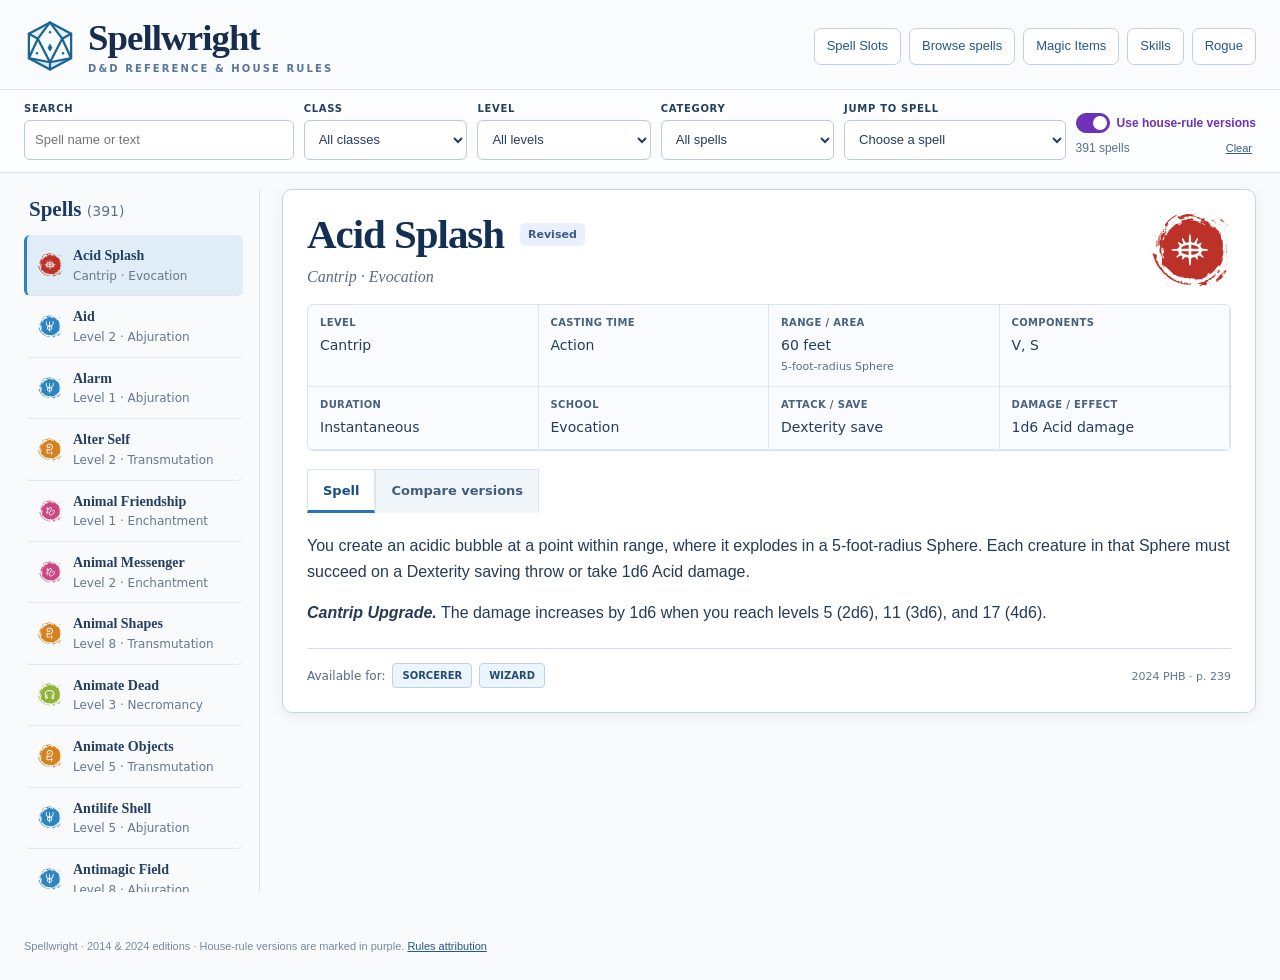
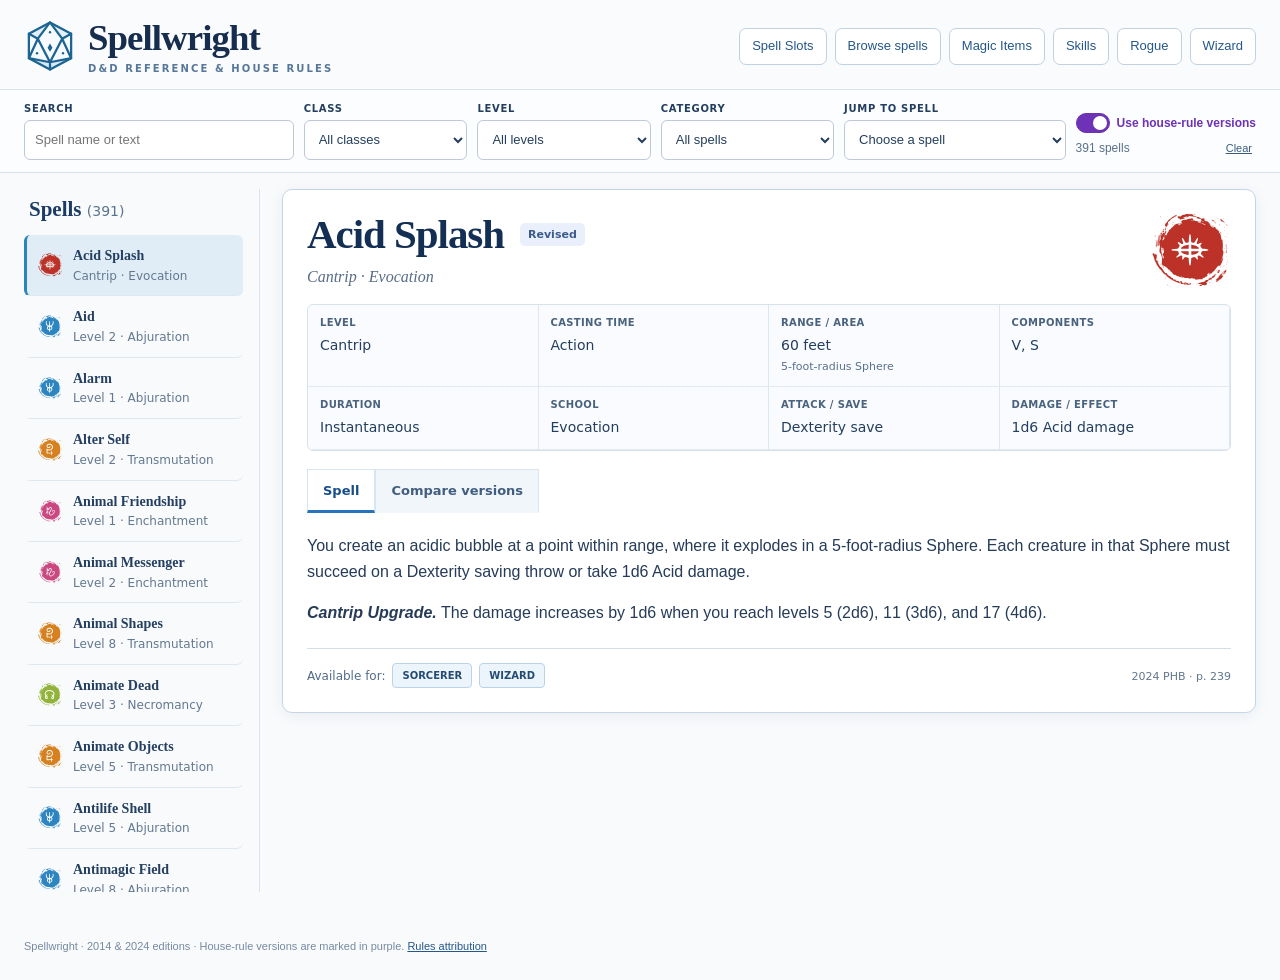
